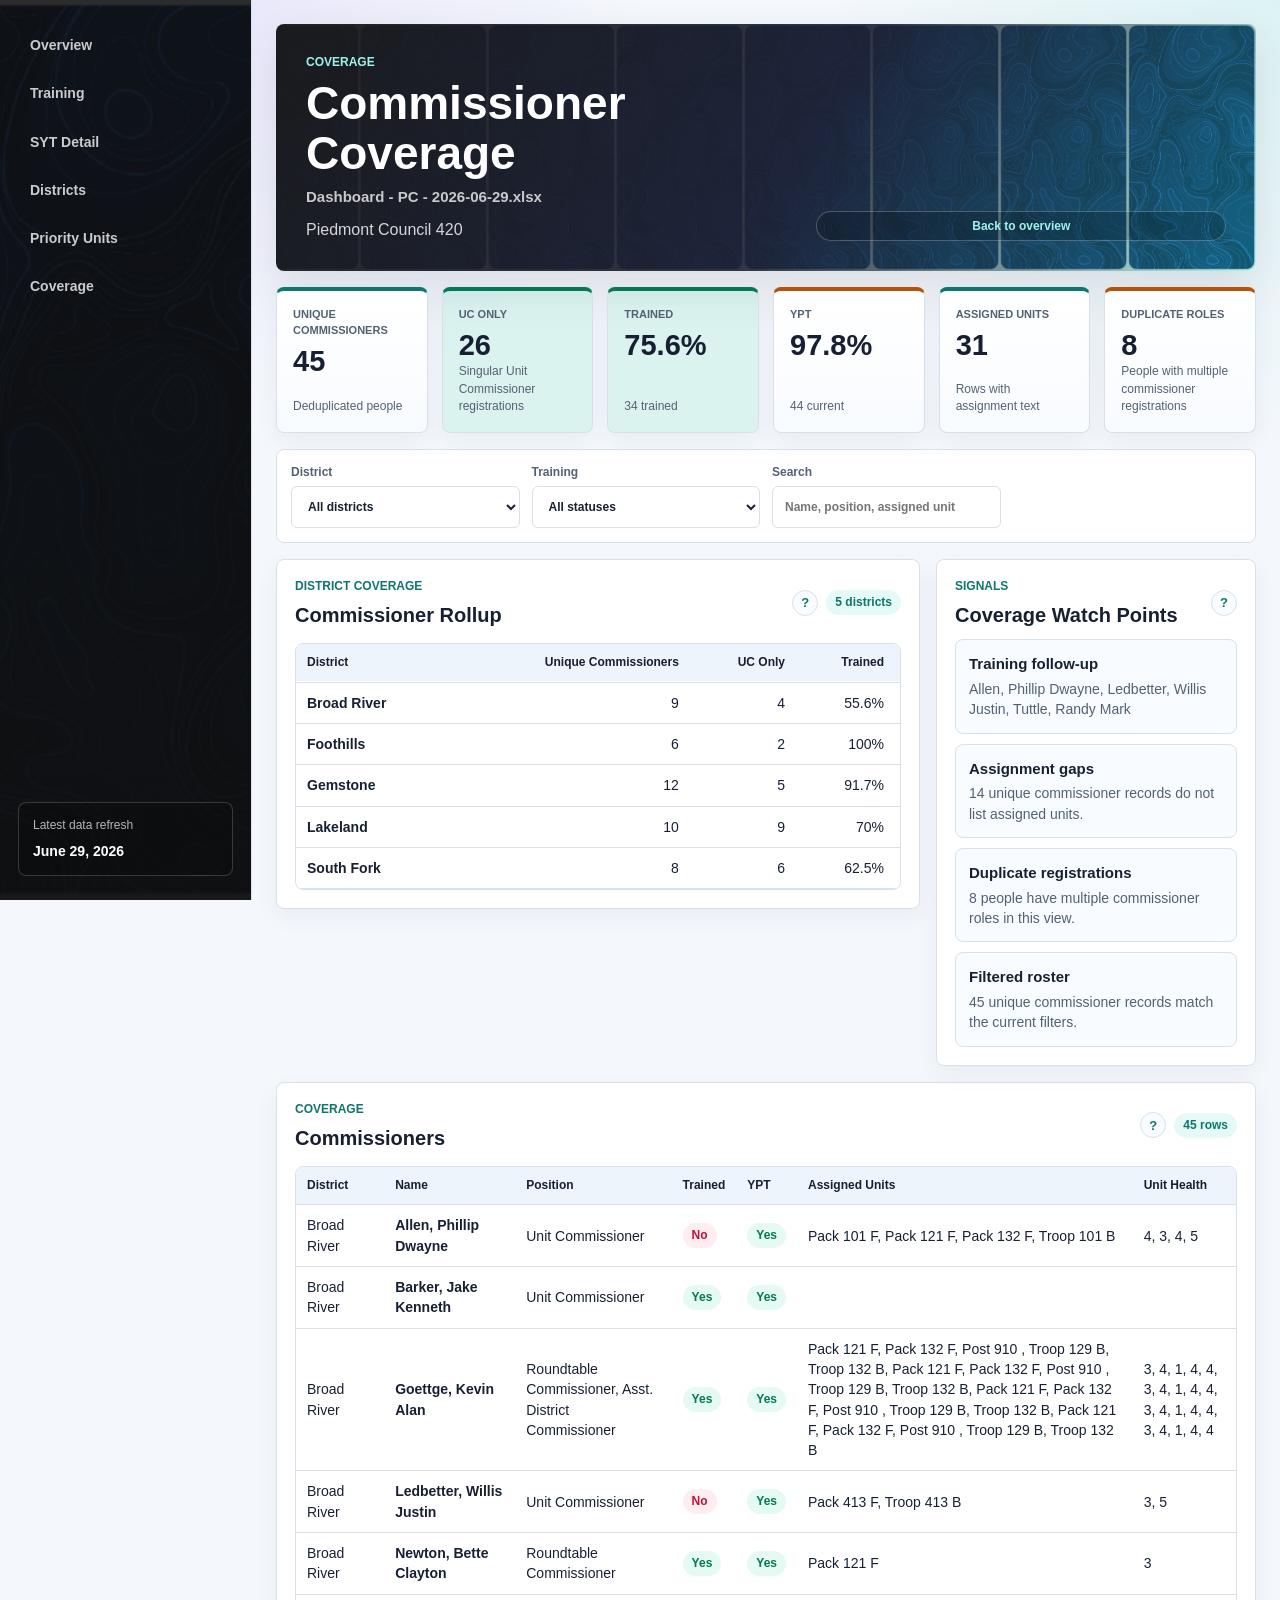
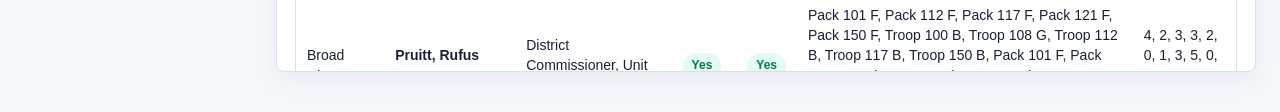
==== commissioners.html @ 70344be3 "Publish Piedmont Council 420 dashboard snapshot" ====
<!doctype html>
<html lang="en">
<head>
  <meta charset="utf-8">
  <meta name="viewport" content="width=device-width, initial-scale=1">
  <title>Piedmont Council 420 - Commissioner Coverage</title>
  <link rel="stylesheet" href="assets/dashboard.css">
</head>
<body>
  <div class="app-shell">
    <aside class="sidebar" aria-label="Council detail navigation">
      <nav>
        <a href="index.html">Overview</a>
        <a href="training.html">Training</a>
        <a href="syt.html">SYT Detail</a>
        <a href="membership.html">Districts</a>
        <a href="unit-metrics.html">Priority Units</a>
        <a href="commissioners.html">Coverage</a>
      </nav>
      <div class="sidebar-note">
        <span>Latest data refresh</span>
        <strong>June 29, 2026</strong>
      </div>
    </aside>
    <main>
      <header class="hero">
        <div>
          <p class="eyebrow">Coverage</p>
          <h1>Commissioner Coverage <span class="title-data-date">Dashboard - PC - 2026-06-29.xlsx</span></h1>
          <p class="lede">Piedmont Council 420</p>
        </div>
        <div class="hero-actions">
          <a class="detail-link hero-link" href="index.html">Back to overview</a>
        </div>
      </header>
      
      <section class="kpi-grid" id="coverageKpis" aria-label="Commissioner coverage metrics"></section>
      <section class="detail-toolbar" aria-label="Commissioner filters">
        <label class="control"><span>District</span><select id="districtSelect"></select></label>
        <label class="control"><span>Training</span><select id="trainedSelect"><option value="">All statuses</option><option value="yes">Trained</option><option value="no">Not trained</option></select></label>
        <label class="control search"><span>Search</span><input id="searchInput" type="search" placeholder="Name, position, assigned unit" autocomplete="off" autocapitalize="none" spellcheck="false"></label>
      </section>
      <section class="dashboard-grid">
        <section class="panel wide"><div class="panel-head"><div><p class="section-kicker">District coverage</p><h2>Commissioner Rollup</h2></div><div class="panel-actions"><span class="help-tip" tabindex="0" aria-label="Rollup groups deduplicated commissioner people by district. UC Only counts people registered only as Unit Commissioners, excluding ADC/DC or other duplicate-role registrations."><span aria-hidden="true">?</span><span class="help-bubble">Rollup groups deduplicated commissioner people by district. UC Only counts people registered only as Unit Commissioners, excluding ADC/DC or other duplicate-role registrations.</span></span><span class="count-pill" id="districtCount"></span></div></div><div class="table-wrap short"><table><thead><tr><th>District</th><th class="num">Unique Commissioners</th><th class="num">UC Only</th><th class="num">Trained</th><th class="num">YPT</th><th class="num">Assigned Units Listed</th></tr></thead><tbody id="rollupRows"></tbody></table></div></section>
        <section class="panel"><div class="panel-head compact"><div><p class="section-kicker">Signals</p><h2>Coverage Watch Points</h2></div><div class="panel-actions"><span class="help-tip" tabindex="0" aria-label="Highlights commissioner training and assignment gaps in the filtered coverage roster."><span aria-hidden="true">?</span><span class="help-bubble">Highlights commissioner training and assignment gaps in the filtered coverage roster.</span></span></div></div><div class="signal-list" id="signals"></div></section>
      </section>
      <section class="panel detail-table"><div class="panel-head"><div><p class="section-kicker">Coverage</p><h2>Commissioners</h2></div><div class="panel-actions"><span class="help-tip" tabindex="0" aria-label="Detail roster for commissioner coverage. Each row is one unique person; multiple commissioner registrations are combined into the Position field and flagged in Duplicate Roles."><span aria-hidden="true">?</span><span class="help-bubble">Detail roster for commissioner coverage. Each row is one unique person; multiple commissioner registrations are combined into the Position field and flagged in Duplicate Roles.</span></span><span class="count-pill" id="rowCount"></span></div></div><div class="table-wrap"><table><thead><tr><th>District</th><th>Name</th><th>Position</th><th>Trained</th><th>YPT</th><th>Assigned Units</th><th>Unit Health</th></tr></thead><tbody id="commissionerRows"></tbody></table></div></section>
    
    </main>
  </div>
  <script>window.COUNCIL_DATA = {"name":"Piedmont Council 420","slug":"piedmont-council-420","folder":"/Users/petersargent/Library/CloudStorage/GoogleDrive-peter@imetpetersargent.com/Shared drives/Other Council Metric Reports/Piedmont Council 420","source":"/Users/petersargent/Library/CloudStorage/GoogleDrive-peter@imetpetersargent.com/Shared drives/Other Council Metric Reports/Piedmont Council 420/Dashboard - PC - 2026-06-29.xlsx","source_name":"Dashboard - PC - 2026-06-29.xlsx","source_mtime":"2026-06-28T20:39:59","council":{"units":159.0,"members":3114.0,"last_year_members":3143.0,"yoy_delta":-29.0,"at_risk_units":83,"healthy_units":42,"commissioners":45,"unit_commissioners_only":26,"duplicate_commissioner_registrations":10,"yoy_pct":-0.00922685332484887,"at_risk_rate":0.5220125786163522,"healthy_rate":0.2641509433962264,"avg_metric":2.5660377358490565,"training_pct":0.6171163412119829,"syt_pct":0.9305040715720764,"status_counts":{"Monitor":1,"Needs Attention":3,"On Track":1}},"districts":[{"district":"Broad River","district_label":"Broad River 01","units":23.0,"members":469.0,"last_year_members":487.0,"yoy_delta":-18.0,"yoy_pct":-0.03696098562628337,"year_end_2025":606.0,"year_end_delta":-137.0,"year_end_pct":-0.22607260726072606,"syt_pct":0.9166666666666666,"pin_pct":0.9565217391304348,"district_chair":null,"district_commissioner":"Rufus Pruitt","field_exec":null,"avg_metric":2.782608695652174,"metric_0_2_rate":0.09,"metric_3_rate":0.07,"metric_4_5_rate":0.07,"ul_cc_trained_rate":0.4782608695652174,"small_unit_rate":0.7391304347826086,"membership_yoy_growth_rate":0.5652173913043478,"rank_advancement_rate":0.7391304347826086,"outdoor_rate":0.2608695652173913,"retention_rate":0.57,"packs":9.0,"pack_connect_pct":0.3333,"troops":12.0,"troop_connect_pct":0.75,"not_renewed_pct":0.0,"commissioner_trained_pct":0.5455,"training_pct":0.6111111111111112,"direct_contact_training_pct":0.6338028169014085,"at_risk_units":9,"healthy_units":7,"at_risk_rate":0.391304347826087,"healthy_rate":0.30434782608695654,"status":"Monitor"},{"district":"Foothills","district_label":"Foothills 10","units":28.0,"members":460.0,"last_year_members":379.0,"yoy_delta":81.0,"yoy_pct":0.21372031662269128,"year_end_2025":495.0,"year_end_delta":-35.0,"year_end_pct":-0.0707070707070707,"syt_pct":1.0,"pin_pct":0.8214285714285714,"district_chair":null,"district_commissioner":"Mitchell Cloud","field_exec":null,"avg_metric":2.357142857142857,"metric_0_2_rate":0.17,"metric_3_rate":0.07,"metric_4_5_rate":0.04,"ul_cc_trained_rate":0.39285714285714285,"small_unit_rate":0.5714285714285714,"membership_yoy_growth_rate":0.5714285714285714,"rank_advancement_rate":0.6785714285714286,"outdoor_rate":0.14285714285714285,"retention_rate":0.5096428571428572,"packs":10.0,"pack_connect_pct":0.0,"troops":12.0,"troop_connect_pct":0.0833,"not_renewed_pct":0.17859999999999998,"commissioner_trained_pct":1.0,"training_pct":0.6620370370370371,"direct_contact_training_pct":0.6190476190476191,"at_risk_units":17,"healthy_units":4,"at_risk_rate":0.6071428571428571,"healthy_rate":0.14285714285714285,"status":"Needs Attention"},{"district":"Gemstone","district_label":"Gemstone 11","units":28.0,"members":663.0,"last_year_members":733.0,"yoy_delta":-70.0,"yoy_pct":-0.09549795361527967,"year_end_2025":789.0,"year_end_delta":-126.0,"year_end_pct":-0.1596958174904943,"syt_pct":0.996268656716418,"pin_pct":0.8571428571428571,"district_chair":"Manuel Lopez","district_commissioner":"Tommy Deweese","field_exec":null,"avg_metric":3.4642857142857144,"metric_0_2_rate":0.1,"metric_3_rate":1.0,"metric_4_5_rate":0.17,"ul_cc_trained_rate":0.7142857142857143,"small_unit_rate":0.7857142857142857,"membership_yoy_growth_rate":0.6071428571428571,"rank_advancement_rate":0.7142857142857143,"outdoor_rate":0.6428571428571429,"retention_rate":0.4792857142857143,"packs":8.0,"pack_connect_pct":0.875,"troops":13.0,"troop_connect_pct":0.8462000000000001,"not_renewed_pct":0.035699999999999996,"commissioner_trained_pct":0.9286,"training_pct":0.7943107221006565,"direct_contact_training_pct":0.7125,"at_risk_units":10,"healthy_units":17,"at_risk_rate":0.35714285714285715,"healthy_rate":0.6071428571428571,"status":"On Track"},{"district":"Lakeland","district_label":"Lakeland 12","units":32.0,"members":612.0,"last_year_members":607.0,"yoy_delta":5.0,"yoy_pct":0.008237232289950576,"year_end_2025":729.0,"year_end_delta":-117.0,"year_end_pct":-0.16049382716049382,"syt_pct":0.985781990521327,"pin_pct":0.875,"district_chair":"David Metz","district_commissioner":"Daniel Schumann","field_exec":null,"avg_metric":2.21875,"metric_0_2_rate":0.2,"metric_3_rate":0.08,"metric_4_5_rate":0.04,"ul_cc_trained_rate":0.34375,"small_unit_rate":0.53125,"membership_yoy_growth_rate":0.59375,"rank_advancement_rate":0.6875,"outdoor_rate":0.0625,"retention_rate":0.591875,"packs":12.0,"pack_connect_pct":0.0833,"troops":18.0,"troop_connect_pct":0.16670000000000001,"not_renewed_pct":0.0313,"commissioner_trained_pct":0.7273000000000001,"training_pct":0.6155988857938719,"direct_contact_training_pct":0.5901639344262295,"at_risk_units":20,"healthy_units":4,"at_risk_rate":0.625,"healthy_rate":0.125,"status":"Needs Attention"},{"district":"South Fork","district_label":"South Fork 02","units":48.0,"members":910.0,"last_year_members":937.0,"yoy_delta":-27.0,"yoy_pct":-0.0288153681963714,"year_end_2025":1116.0,"year_end_delta":-206.0,"year_end_pct":-0.18458781362007168,"syt_pct":0.8174157303370787,"pin_pct":0.8958333333333334,"district_chair":null,"district_commissioner":"Jason Berg","field_exec":null,"avg_metric":2.2916666666666665,"metric_0_2_rate":0.27,"metric_3_rate":0.11,"metric_4_5_rate":0.1,"ul_cc_trained_rate":0.3541666666666667,"small_unit_rate":0.625,"membership_yoy_growth_rate":0.4791666666666667,"rank_advancement_rate":0.6875,"outdoor_rate":0.14583333333333334,"retention_rate":0.609375,"packs":20.0,"pack_connect_pct":0.15,"troops":20.0,"troop_connect_pct":0.15,"not_renewed_pct":0.0417,"commissioner_trained_pct":0.6667000000000001,"training_pct":0.4914383561643836,"direct_contact_training_pct":0.3691588785046729,"at_risk_units":27,"healthy_units":10,"at_risk_rate":0.5625,"healthy_rate":0.20833333333333334,"status":"Needs Attention"}],"training":{"available":true,"dive":{"available":true,"council":{"district":"Piedmont Council","district_label":"Piedmont Council","all_scouters_pct":0.6220772158781946,"direct_contact_pct":0.5560675883256528,"all_scouters_count":null,"direct_contact_count":null},"districts":[{"district":"Broad River","district_label":"Broad River 01","all_scouters_pct":0.6111111111111112,"direct_contact_pct":0.6338028169014085,"all_scouters_count":null,"direct_contact_count":null},{"district":"Foothills","district_label":"Foothills 10","all_scouters_pct":0.6620370370370371,"direct_contact_pct":0.6190476190476191,"all_scouters_count":null,"direct_contact_count":null},{"district":"Gemstone","district_label":"Gemstone 11","all_scouters_pct":0.7943107221006565,"direct_contact_pct":0.7125,"all_scouters_count":null,"direct_contact_count":null},{"district":"Lakeland","district_label":"Lakeland 12","all_scouters_pct":0.6155988857938719,"direct_contact_pct":0.5901639344262295,"all_scouters_count":null,"direct_contact_count":null},{"district":"South Fork","district_label":"South Fork 02","all_scouters_pct":0.4914383561643836,"direct_contact_pct":0.3691588785046729,"all_scouters_count":null,"direct_contact_count":null}],"direct_contact_honor_roll":[{"district":"Broad River","unit":"Pack 101 F"},{"district":"Broad River","unit":"Pack 121 F"},{"district":"Broad River","unit":"Troop 104 B"},{"district":"Broad River","unit":"Troop 402 B"},{"district":"Broad River","unit":"Troop 413 B"},{"district":"Foothills","unit":"Pack 190 F"},{"district":"Foothills","unit":"Pack 199 B"},{"district":"Foothills","unit":"Pack 260 F"},{"district":"Foothills","unit":"Pack 369 F"},{"district":"Foothills","unit":"Post 731"},{"district":"Foothills","unit":"Troop 192 B"},{"district":"Foothills","unit":"Troop 199 B"},{"district":"Foothills","unit":"Troop 899 B"},{"district":"Gemstone","unit":"Crew 314"},{"district":"Gemstone","unit":"Pack 173 F"},{"district":"Gemstone","unit":"Pack 363 B"},{"district":"Gemstone","unit":"Pack 377 F"},{"district":"Gemstone","unit":"Ship 171"},{"district":"Gemstone","unit":"Troop 373 F"},{"district":"Gemstone","unit":"Troop 1166 G"},{"district":"Gemstone","unit":"Troop 1314 F"},{"district":"Gemstone","unit":"Troop 5171 G"},{"district":"Lakeland","unit":"Pack 238 F"},{"district":"Lakeland","unit":"Pack 381 F"},{"district":"Lakeland","unit":"Post 392"},{"district":"Lakeland","unit":"Troop 238 B"},{"district":"Lakeland","unit":"Troop 275 B"},{"district":"Lakeland","unit":"Troop 325 F"},{"district":"Lakeland","unit":"Troop 1327 G"},{"district":"South Fork","unit":"Crew 6"},{"district":"South Fork","unit":"Pack 72 F"},{"district":"South Fork","unit":"Troop 59 B"},{"district":"South Fork","unit":"Troop 72 F"}],"all_scouters_honor_roll":[{"district":"Broad River","unit":"Pack 101 F"},{"district":"Broad River","unit":"Pack 121 F"},{"district":"Broad River","unit":"Troop 108 G"},{"district":"Broad River","unit":"Troop 402 B"},{"district":"Broad River","unit":"Troop 413 B"},{"district":"Foothills","unit":"Pack 190 F"},{"district":"Foothills","unit":"Pack 199 B"},{"district":"Foothills","unit":"Pack 260 F"},{"district":"Foothills","unit":"Troop 898 B"},{"district":"Gemstone","unit":"Pack 377 F"},{"district":"Gemstone","unit":"Troop 373 F"},{"district":"Lakeland","unit":"Troop 238 B"},{"district":"South Fork","unit":"Pack 72 F"}],"no_baloo_packs":[{"district":"Broad River","unit":"Pack 112 F"},{"district":"Foothills","unit":"Pack 199 B"},{"district":"Foothills","unit":"Pack 898 F"},{"district":"Lakeland","unit":"Pack 275 F"},{"district":"Lakeland","unit":"Pack 771 F"},{"district":"South Fork","unit":"Pack 72 F"}]},"people":{"available":true,"total":1839,"trained":1144,"trained_pct":0.6220772158781946,"direct_contact":651,"direct_contact_trained":362,"direct_contact_trained_pct":0.5560675883256528,"districts":[{"district":"Council","total":25,"trained":9,"trained_pct":0.36,"direct_contact":0,"direct_contact_trained":0,"direct_contact_trained_pct":null},{"district":"South Fork","total":584,"trained":287,"trained_pct":0.4914383561643836,"direct_contact":214,"direct_contact_trained":79,"direct_contact_trained_pct":0.3691588785046729},{"district":"Broad River","total":198,"trained":121,"trained_pct":0.6111111111111112,"direct_contact":71,"direct_contact_trained":45,"direct_contact_trained_pct":0.6338028169014085},{"district":"Lakeland","total":359,"trained":221,"trained_pct":0.6155988857938719,"direct_contact":122,"direct_contact_trained":72,"direct_contact_trained_pct":0.5901639344262295},{"district":"Foothills","total":216,"trained":143,"trained_pct":0.6620370370370371,"direct_contact":84,"direct_contact_trained":52,"direct_contact_trained_pct":0.6190476190476191},{"district":"Gemstone","total":457,"trained":363,"trained_pct":0.7943107221006565,"direct_contact":160,"direct_contact_trained":114,"direct_contact_trained_pct":0.7125}],"rows":[{"district":"Council","unit":"","unit_type":"","name":"Balog, Mark Lewis","position":"Council Executive Board Member","trained":true,"direct_contact":false,"mandatory_codes":"","classroom_codes":"","online_codes":"","syt_expires":"2027-02-11T00:00:00","hazardous_weather_expires":null,"baloo_expires":null},{"district":"Council","unit":"","unit_type":"","name":"Benfield, Rex G","position":"Council Executive Board Member","trained":false,"direct_contact":false,"mandatory_codes":"","classroom_codes":"H91","online_codes":"SCO_16001, SCO_16002, SCO_16003, SCO_16004, SCO_16005, SCO_16006, SCO_16007, SCO_16008, SCO_16009","syt_expires":"2027-06-03T00:00:00","hazardous_weather_expires":null,"baloo_expires":null},{"district":"Council","unit":"","unit_type":"","name":"Berg, Jason David","position":"Council Executive Board Member","trained":false,"direct_contact":false,"mandatory_codes":"","classroom_codes":"H91","online_codes":"SCO_16003, SCO_16004, SCO_16005, SCO_16006, SCO_16007, SCO_16008, SCO_16009","syt_expires":"2027-05-14T00:00:00","hazardous_weather_expires":null,"baloo_expires":null},{"district":"Council","unit":"","unit_type":"","name":"Cody, David Emmett","position":"Council Executive Board Member","trained":false,"direct_contact":false,"mandatory_codes":"","classroom_codes":"H91","online_codes":"SCO_1000, SCO_1002, SCO_16001, SCO_16002, SCO_16003, SCO_16004, SCO_16005, SCO_16006, SCO_16007, SCO_16008, SCO_16009","syt_expires":"2027-01-10T00:00:00","hazardous_weather_expires":null,"baloo_expires":null},{"district":"Council","unit":"","unit_type":"","name":"Culbreth, Michael Winder","position":"Merit Badge Counselor","trained":true,"direct_contact":false,"mandatory_codes":"","classroom_codes":"","online_codes":"","syt_expires":"2027-03-16T00:00:00","hazardous_weather_expires":null,"baloo_expires":null},{"district":"Council","unit":"","unit_type":"","name":"Deal, Glenn Perry","position":"Council Executive Board Member","trained":false,"direct_contact":false,"mandatory_codes":"","classroom_codes":"H91","online_codes":"SCO_1000, SCO_1002, SCO_16001, SCO_16002, SCO_16003, SCO_16004, SCO_16005, SCO_16006, SCO_16007, SCO_16008, SCO_16009","syt_expires":"2026-11-24T00:00:00","hazardous_weather_expires":null,"baloo_expires":null},{"district":"Council","unit":"","unit_type":"","name":"Faruque, Mark Ahmed","position":"Council Executive Board Member","trained":false,"direct_contact":false,"mandatory_codes":"","classroom_codes":"H91","online_codes":"SCO_1000, SCO_1002, SCO_16001, SCO_16002, SCO_16003, SCO_16004, SCO_16005, SCO_16006, SCO_16007, SCO_16008, SCO_16009","syt_expires":"2027-04-16T00:00:00","hazardous_weather_expires":null,"baloo_expires":null},{"district":"Council","unit":"","unit_type":"","name":"Fisher, Jeremy Eleazer","position":"Council Executive Board Member","trained":true,"direct_contact":false,"mandatory_codes":"","classroom_codes":"","online_codes":"","syt_expires":"2027-05-24T00:00:00","hazardous_weather_expires":null,"baloo_expires":null},{"district":"Council","unit":"","unit_type":"","name":"Gallman, Charles William","position":"Council Executive Board Member","trained":false,"direct_contact":false,"mandatory_codes":"","classroom_codes":"H91","online_codes":"SCO_1000, SCO_1002, SCO_16001, SCO_16002, SCO_16003, SCO_16004, SCO_16005, SCO_16006, SCO_16007, SCO_16008, SCO_16009","syt_expires":"2027-05-30T00:00:00","hazardous_weather_expires":null,"baloo_expires":null},{"district":"Council","unit":"","unit_type":"","name":"Gantt, Kevin Lee","position":"Council Executive Board Member","trained":false,"direct_contact":false,"mandatory_codes":"","classroom_codes":"H91","online_codes":"SCO_1000, SCO_1002, SCO_16001, SCO_16002, SCO_16003, SCO_16004, SCO_16005, SCO_16006, SCO_16007, SCO_16008, SCO_16009","syt_expires":"2027-02-15T00:00:00","hazardous_weather_expires":null,"baloo_expires":null},{"district":"Council","unit":"","unit_type":"","name":"Goettge, Kevin Alan","position":"Roundtable Commissioner","trained":true,"direct_contact":false,"mandatory_codes":"","classroom_codes":"","online_codes":"","syt_expires":"2026-11-28T00:00:00","hazardous_weather_expires":null,"baloo_expires":null},{"district":"Council","unit":"","unit_type":"","name":"Hissom, Brian Scott","position":"Council Executive Board Member","trained":false,"direct_contact":false,"mandatory_codes":"","classroom_codes":"H91","online_codes":"SCO_16001, SCO_16002, SCO_16003, SCO_16004, SCO_16005, SCO_16006, SCO_16007, SCO_16008, SCO_16009","syt_expires":"2027-05-25T00:00:00","hazardous_weather_expires":null,"baloo_expires":null},{"district":"Council","unit":"","unit_type":"","name":"Hollar, Warren ","position":"Council Executive Board Member","trained":false,"direct_contact":false,"mandatory_codes":"","classroom_codes":"H91","online_codes":"SCO_16001, SCO_16002, SCO_16003, SCO_16004, SCO_16005, SCO_16006, SCO_16007, SCO_16008, SCO_16009","syt_expires":"2027-01-25T00:00:00","hazardous_weather_expires":null,"baloo_expires":null},{"district":"Council","unit":"","unit_type":"","name":"Hunt, David Charles","position":"Council Executive Board Member","trained":false,"direct_contact":false,"mandatory_codes":"","classroom_codes":"H91","online_codes":"SCO_1000, SCO_1002, SCO_16001, SCO_16002, SCO_16003, SCO_16004, SCO_16005, SCO_16006, SCO_16007, SCO_16008, SCO_16009","syt_expires":"2027-05-30T00:00:00","hazardous_weather_expires":null,"baloo_expires":null},{"district":"Council","unit":"","unit_type":"","name":"Laws, Karen Seagle","position":"Council Executive Board Member","trained":false,"direct_contact":false,"mandatory_codes":"","classroom_codes":"H91","online_codes":"SCO_16001, SCO_16002, SCO_16003, SCO_16004, SCO_16005, SCO_16006, SCO_16007, SCO_16008, SCO_16009","syt_expires":"2027-05-27T00:00:00","hazardous_weather_expires":null,"baloo_expires":null},{"district":"Council","unit":"","unit_type":"","name":"McClamrock, William Kimbrough","position":"Council Executive Board Member","trained":true,"direct_contact":false,"mandatory_codes":"","classroom_codes":"","online_codes":"","syt_expires":"2027-06-02T00:00:00","hazardous_weather_expires":null,"baloo_expires":null},{"district":"Council","unit":"","unit_type":"","name":"McDonald, Bryan Rebel","position":"Council Executive Board Member","trained":true,"direct_contact":false,"mandatory_codes":"","classroom_codes":"","online_codes":"","syt_expires":"2027-02-09T00:00:00","hazardous_weather_expires":null,"baloo_expires":null},{"district":"Council","unit":"","unit_type":"","name":"McGuire, Franklin Riley","position":"Council Executive Board Member","trained":false,"direct_contact":false,"mandatory_codes":"","classroom_codes":"H91","online_codes":"SCO_1000, SCO_1002, SCO_16001, SCO_16002, SCO_16003, SCO_16004, SCO_16005, SCO_16006, SCO_16007, SCO_16008, SCO_16009","syt_expires":"2027-05-31T00:00:00","hazardous_weather_expires":null,"baloo_expires":null},{"district":"Council","unit":"","unit_type":"","name":"Mills, Bradley Wayne","position":"Council Executive Board Member","trained":false,"direct_contact":false,"mandatory_codes":"","classroom_codes":"H91","online_codes":"SCO_1000, SCO_1002, SCO_16001, SCO_16002, SCO_16003, SCO_16004, SCO_16005, SCO_16006, SCO_16007, SCO_16008, SCO_16009","syt_expires":"2027-04-08T00:00:00","hazardous_weather_expires":null,"baloo_expires":null},{"district":"Council","unit":"","unit_type":"","name":"Pearson, Sebrena Stevenson","position":"Council Executive Board Member","trained":true,"direct_contact":false,"mandatory_codes":"","classroom_codes":"","online_codes":"","syt_expires":"2027-06-01T00:00:00","hazardous_weather_expires":null,"baloo_expires":null},{"district":"Council","unit":"","unit_type":"","name":"Sevilla, Richard John","position":"Council Commissioner","trained":true,"direct_contact":false,"mandatory_codes":"","classroom_codes":"","online_codes":"","syt_expires":"2027-03-24T00:00:00","hazardous_weather_expires":null,"baloo_expires":null},{"district":"Council","unit":"","unit_type":"","name":"Skillestad, Mark Thomas","position":"Council Executive Board Member","trained":false,"direct_contact":false,"mandatory_codes":"","classroom_codes":"H91","online_codes":"SCO_1000, SCO_1002, SCO_16001, SCO_16002, SCO_16003, SCO_16004, SCO_16005, SCO_16006, SCO_16007, SCO_16008, SCO_16009","syt_expires":"2026-10-28T00:00:00","hazardous_weather_expires":null,"baloo_expires":null},{"district":"Council","unit":"","unit_type":"","name":"Skillestad, Mark Thomas","position":"Council Treasurer","trained":false,"direct_contact":false,"mandatory_codes":"","classroom_codes":"H91","online_codes":"SCO_1000, SCO_1002, SCO_16001, SCO_16002, SCO_16003, SCO_16004, SCO_16005, SCO_16006, SCO_16007, SCO_16008, SCO_16009","syt_expires":"2026-10-28T00:00:00","hazardous_weather_expires":null,"baloo_expires":null},{"district":"Council","unit":"","unit_type":"","name":"Stoudt, Jeffrey Lee","position":"Council Executive Board Member","trained":false,"direct_contact":false,"mandatory_codes":"","classroom_codes":"H91","online_codes":"SCO_16003, SCO_16004, SCO_16005, SCO_16006, SCO_16007, SCO_16008, SCO_16009","syt_expires":"2026-07-14T00:00:00","hazardous_weather_expires":null,"baloo_expires":null},{"district":"Council","unit":"","unit_type":"","name":"Williamson, Mark Bascom","position":"Council Executive Board Member","trained":true,"direct_contact":false,"mandatory_codes":"","classroom_codes":"","online_codes":"","syt_expires":"2027-03-11T00:00:00","hazardous_weather_expires":null,"baloo_expires":null},{"district":"Broad River","unit":"","unit_type":"","name":"Allen, Phillip Dwayne","position":"Unit Commissioner","trained":false,"direct_contact":false,"mandatory_codes":"","classroom_codes":"SCO_770, SCO_771, SCO_772, SCO_773, SCO_774, SCO_775, SCO_776, SCO_777, SCO_778, SCO_779, SCO_780, SCO_781","online_codes":"","syt_expires":"2027-06-02T00:00:00","hazardous_weather_expires":null,"baloo_expires":null},{"district":"Broad River","unit":"","unit_type":"","name":"Barker, Jake Kenneth","position":"Unit Commissioner","trained":true,"direct_contact":false,"mandatory_codes":"","classroom_codes":"","online_codes":"","syt_expires":"2027-03-27T00:00:00","hazardous_weather_expires":null,"baloo_expires":null},{"district":"Broad River","unit":"","unit_type":"","name":"Bolin, Dennis Gary","position":"Merit Badge Counselor","trained":true,"direct_contact":false,"mandatory_codes":"","classroom_codes":"","online_codes":"","syt_expires":"2027-04-02T00:00:00","hazardous_weather_expires":null,"baloo_expires":null},{"district":"Broad River","unit":"","unit_type":"","name":"Costner, Elbert Stephen","position":"District Committee Member","trained":false,"direct_contact":false,"mandatory_codes":"","classroom_codes":"D61","online_codes":"SCO_1000, SCO_1002, SCO_1004, SCO_1005, SCO_1006, SCO_1007, SCO_11012, SCO_11013, SCO_11016, SCO_11017, SCO_11059, SCO_1109, SCO_11105, SCO_11106, SCO_11107, SCO_11108, SCO_1264, SCO_1502, SCO_1503, SCO_1504, SCO_1505, SCO_1508, SCO_1509, SCO_1510, SCO_607","syt_expires":"2027-06-10T00:00:00","hazardous_weather_expires":null,"baloo_expires":null},{"district":"Broad River","unit":"","unit_type":"","name":"Estridge, David A","position":"Merit Badge Counselor","trained":true,"direct_contact":false,"mandatory_codes":"","classroom_codes":"","online_codes":"","syt_expires":"2027-05-28T00:00:00","hazardous_weather_expires":null,"baloo_expires":null},{"district":"Broad River","unit":"","unit_type":"","name":"Goettge, Kevin Alan","position":"District Member-at-Large","trained":false,"direct_contact":false,"mandatory_codes":"","classroom_codes":"","online_codes":"SCO_1000, SCO_1002, SCO_1004, SCO_1005, SCO_1006, SCO_1007, SCO_11012, SCO_11013, SCO_11016, SCO_11017, SCO_11059, SCO_1109, SCO_11105, SCO_11106, SCO_11107, SCO_11108, SCO_1264, SCO_1502, SCO_1503, SCO_1504, SCO_1505, SCO_1508, SCO_1509, SCO_1510, SCO_607","syt_expires":"2026-11-28T00:00:00","hazardous_weather_expires":null,"baloo_expires":null},{"district":"Broad River","unit":"","unit_type":"","name":"Goettge, Kevin Alan","position":"Roundtable Commissioner","trained":true,"direct_contact":false,"mandatory_codes":"","classroom_codes":"","online_codes":"","syt_expires":"2026-11-28T00:00:00","hazardous_weather_expires":null,"baloo_expires":null},{"district":"Broad River","unit":"","unit_type":"","name":"Goettge, Kevin Alan","position":"Asst. District Commissioner","trained":false,"direct_contact":false,"mandatory_codes":"","classroom_codes":"","online_codes":"","syt_expires":"2026-11-28T00:00:00","hazardous_weather_expires":null,"baloo_expires":null},{"district":"Broad River","unit":"","unit_type":"","name":"Goettge, Kevin Alan","position":"Asst. District Commissioner","trained":true,"direct_contact":false,"mandatory_codes":"","classroom_codes":"","online_codes":"","syt_expires":"2026-11-28T00:00:00","hazardous_weather_expires":null,"baloo_expires":null},{"district":"Broad River","unit":"","unit_type":"","name":"Greene, Donnie Lee","position":"District Member-at-Large","trained":false,"direct_contact":false,"mandatory_codes":"","classroom_codes":"","online_codes":"SCO_1000, SCO_1002, SCO_1004, SCO_1005, SCO_1006, SCO_1007, SCO_11012, SCO_11013, SCO_11016, SCO_11017, SCO_11059, SCO_1109, SCO_11105, SCO_11106, SCO_11107, SCO_11108, SCO_1264, SCO_1502, SCO_1503, SCO_1504, SCO_1505, SCO_1508, SCO_1509, SCO_1510, SCO_607","syt_expires":"2027-05-31T00:00:00","hazardous_weather_expires":null,"baloo_expires":null},{"district":"Broad River","unit":"","unit_type":"","name":"Humes, Julia Lynn","position":"Merit Badge Counselor","trained":true,"direct_contact":false,"mandatory_codes":"","classroom_codes":"","online_codes":"","syt_expires":"2027-04-09T00:00:00","hazardous_weather_expires":null,"baloo_expires":null},{"district":"Broad River","unit":"","unit_type":"","name":"Kaiser, John ","position":"Merit Badge Counselor","trained":true,"direct_contact":false,"mandatory_codes":"","classroom_codes":"","online_codes":"","syt_expires":"2027-05-31T00:00:00","hazardous_weather_expires":null,"baloo_expires":null},{"district":"Broad River","unit":"","unit_type":"","name":"Ledbetter, Willis Justin","position":"Unit Commissioner","trained":false,"direct_contact":false,"mandatory_codes":"","classroom_codes":"SCO_773, SCO_774, SCO_775, SCO_776","online_codes":"","syt_expires":"2027-04-08T00:00:00","hazardous_weather_expires":null,"baloo_expires":null},{"district":"Broad River","unit":"","unit_type":"","name":"Newton, Bette Clayton","position":"Roundtable Commissioner","trained":true,"direct_contact":false,"mandatory_codes":"","classroom_codes":"","online_codes":"","syt_expires":"2027-05-28T00:00:00","hazardous_weather_expires":null,"baloo_expires":null},{"district":"Broad River","unit":"","unit_type":"","name":"Pruemer, Anthony Scott","position":"Merit Badge Counselor","trained":true,"direct_contact":false,"mandatory_codes":"","classroom_codes":"","online_codes":"","syt_expires":"2027-04-22T00:00:00","hazardous_weather_expires":null,"baloo_expires":null},{"district":"Broad River","unit":"","unit_type":"","name":"Pruemer, Trudee Maree","position":"District Member-at-Large","trained":true,"direct_contact":false,"mandatory_codes":"","classroom_codes":"","online_codes":"","syt_expires":"2027-05-14T00:00:00","hazardous_weather_expires":null,"baloo_expires":null},{"district":"Broad River","unit":"","unit_type":"","name":"Pruitt, Rufus Preston","position":"Unit Commissioner","trained":true,"direct_contact":false,"mandatory_codes":"","classroom_codes":"","online_codes":"","syt_expires":"2027-05-15T00:00:00","hazardous_weather_expires":null,"baloo_expires":null},{"district":"Broad River","unit":"","unit_type":"","name":"Pruitt, Rufus Preston","position":"Merit Badge Counselor","trained":true,"direct_contact":false,"mandatory_codes":"","classroom_codes":"","online_codes":"","syt_expires":"2027-05-15T00:00:00","hazardous_weather_expires":null,"baloo_expires":null},{"district":"Broad River","unit":"","unit_type":"","name":"Pruitt, Rufus Preston","position":"District Commissioner","trained":true,"direct_contact":false,"mandatory_codes":"","classroom_codes":"","online_codes":"","syt_expires":"2027-05-15T00:00:00","hazardous_weather_expires":null,"baloo_expires":null},{"district":"Broad River","unit":"","unit_type":"","name":"Romich, Gary Lee","position":"Unit Commissioner","trained":true,"direct_contact":false,"mandatory_codes":"","classroom_codes":"","online_codes":"","syt_expires":"2027-05-21T00:00:00","hazardous_weather_expires":null,"baloo_expires":null},{"district":"Broad River","unit":"","unit_type":"","name":"Tuttle, Randy Mark","position":"Roundtable Commissioner","trained":false,"direct_contact":false,"mandatory_codes":"","classroom_codes":"SCO_771, SCO_777, SCO_782, SCO_783, SCO_784, SCO_785, SCO_786, SCO_787, SCO_904","online_codes":"","syt_expires":"2027-05-27T00:00:00","hazardous_weather_expires":null,"baloo_expires":null},{"district":"Broad River","unit":"","unit_type":"","name":"Velky, Stephen Edward","position":"Merit Badge Counselor","trained":true,"direct_contact":false,"mandatory_codes":"","classroom_codes":"","online_codes":"","syt_expires":"2027-05-31T00:00:00","hazardous_weather_expires":null,"baloo_expires":null},{"district":"Broad River","unit":"","unit_type":"","name":"Vestal, Michael Brandon","position":"Roundtable Commissioner","trained":false,"direct_contact":false,"mandatory_codes":"","classroom_codes":"SCO_771, SCO_777, SCO_782, SCO_783, SCO_784, SCO_785, SCO_786, SCO_787, SCO_904","online_codes":"","syt_expires":"2027-05-28T00:00:00","hazardous_weather_expires":null,"baloo_expires":null},{"district":"Broad River","unit":"Pack 92 F","unit_type":"Pack","name":"Bolin, Dennis Gary","position":"Committee Member","trained":false,"direct_contact":false,"mandatory_codes":"","classroom_codes":"C60","online_codes":"SCO_450, SCO_451, SCO_454, SCO_459, SCO_460, SCO_461, SCO_462, SCO_463, SCO_466","syt_expires":"2027-04-02T00:00:00","hazardous_weather_expires":null,"baloo_expires":null},{"district":"Broad River","unit":"Pack 92 F","unit_type":"Pack","name":"McComas, Gregory ","position":"Committee Member","trained":false,"direct_contact":false,"mandatory_codes":"","classroom_codes":"C60","online_codes":"SCO_450, SCO_451, SCO_454, SCO_459, SCO_460, SCO_461, SCO_462, SCO_463, SCO_466","syt_expires":"2027-05-24T00:00:00","hazardous_weather_expires":null,"baloo_expires":"Yes"},{"district":"Broad River","unit":"Pack 92 F","unit_type":"Pack","name":"Oakley, Joseph Wayne","position":"Cubmaster","trained":false,"direct_contact":true,"mandatory_codes":"SCO_800","classroom_codes":"C40","online_codes":"SCO_450, SCO_451, SCO_453, SCO_454, SCO_457, SCO_458, SCO_460, SCO_461, SCO_462, SCO_463, SCO_464, SCO_465, SCO_466","syt_expires":"2027-03-24T00:00:00","hazardous_weather_expires":"SCO_800","baloo_expires":null},{"district":"Broad River","unit":"Pack 92 F","unit_type":"Pack","name":"Velky, Stephen Edward","position":"Committee Chair","trained":false,"direct_contact":false,"mandatory_codes":"","classroom_codes":"C60","online_codes":"SCO_450, SCO_451, SCO_453, SCO_454, SCO_459, SCO_460, SCO_461, SCO_462, SCO_463, SCO_465, SCO_466, SCO_467, SCO_468, SCO_469","syt_expires":"2027-05-31T00:00:00","hazardous_weather_expires":null,"baloo_expires":null},{"district":"Broad River","unit":"Pack 92 F","unit_type":"Pack","name":"Velky, Stephen Edward","position":"Chartered Organization Rep.","trained":false,"direct_contact":false,"mandatory_codes":"","classroom_codes":"D72","online_codes":"SCO_267, SCO_268, SCO_269, SCO_270","syt_expires":"2027-05-31T00:00:00","hazardous_weather_expires":null,"baloo_expires":null},{"district":"Broad River","unit":"Pack 101 F","unit_type":"Pack","name":"Barker, Tammy ","position":"Den Leader","trained":true,"direct_contact":true,"mandatory_codes":"","classroom_codes":"","online_codes":"","syt_expires":"2027-04-29T00:00:00","hazardous_weather_expires":"2028-06-14T00:00:00","baloo_expires":null},{"district":"Broad River","unit":"Pack 101 F","unit_type":"Pack","name":"Cabaniss, Garry Marshall","position":"Chartered Organization Rep.","trained":true,"direct_contact":false,"mandatory_codes":"","classroom_codes":"","online_codes":"","syt_expires":"2027-05-21T00:00:00","hazardous_weather_expires":null,"baloo_expires":null},{"district":"Broad River","unit":"Pack 101 F","unit_type":"Pack","name":"Dellinger, Samantha Ann","position":"Den Leader","trained":true,"direct_contact":true,"mandatory_codes":"","classroom_codes":"","online_codes":"","syt_expires":"2026-12-17T00:00:00","hazardous_weather_expires":"2027-06-21T00:00:00","baloo_expires":"Yes"},{"district":"Broad River","unit":"Pack 101 F","unit_type":"Pack","name":"Hayes Franz, Edith Charlene","position":"Committee Member","trained":true,"direct_contact":false,"mandatory_codes":"","classroom_codes":"","online_codes":"","syt_expires":"2026-08-28T00:00:00","hazardous_weather_expires":null,"baloo_expires":null},{"district":"Broad River","unit":"Pack 101 F","unit_type":"Pack","name":"Humes, Julia Lynn","position":"Den Leader","trained":true,"direct_contact":true,"mandatory_codes":"","classroom_codes":"","online_codes":"","syt_expires":"2027-04-09T00:00:00","hazardous_weather_expires":"2027-06-22T00:00:00","baloo_expires":"Yes"},{"district":"Broad River","unit":"Pack 101 F","unit_type":"Pack","name":"Rumfelt, Walter James","position":"Committee Chair","trained":true,"direct_contact":false,"mandatory_codes":"","classroom_codes":"","online_codes":"","syt_expires":"2027-05-29T00:00:00","hazardous_weather_expires":null,"baloo_expires":null},{"district":"Broad River","unit":"Pack 101 F","unit_type":"Pack","name":"Sprinkle, Daniel Justus","position":"Cubmaster","trained":true,"direct_contact":true,"mandatory_codes":"","classroom_codes":"","online_codes":"","syt_expires":"2027-05-20T00:00:00","hazardous_weather_expires":"2027-01-17T00:00:00","baloo_expires":"Yes"},{"district":"Broad River","unit":"Pack 101 F","unit_type":"Pack","name":"Summey, Beatrice Jane","position":"Committee Member","trained":true,"direct_contact":false,"mandatory_codes":"","classroom_codes":"","online_codes":"","syt_expires":"2026-06-23T00:00:00","hazardous_weather_expires":null,"baloo_expires":"Yes"},{"district":"Broad River","unit":"Pack 112 F","unit_type":"Pack","name":"Esposito, Jennifer M","position":"Committee Member","trained":true,"direct_contact":false,"mandatory_codes":"","classroom_codes":"","online_codes":"","syt_expires":"2027-05-29T00:00:00","hazardous_weather_expires":null,"baloo_expires":null},{"district":"Broad River","unit":"Pack 112 F","unit_type":"Pack","name":"Higdon, Josephine Anne","position":"Pack Trainer","trained":false,"direct_contact":false,"mandatory_codes":"D70","classroom_codes":"C60, D70","online_codes":"SCO_20014, SCO_20015, SCO_20016, SCO_20017, SCO_20018, SCO_20019, SCO_20020, SCO_20021, SCO_450, SCO_451, SCO_454, SCO_459, SCO_460, SCO_461, SCO_462, SCO_463, SCO_466","syt_expires":"2027-06-09T00:00:00","hazardous_weather_expires":null,"baloo_expires":null},{"district":"Broad River","unit":"Pack 117 F","unit_type":"Pack","name":"Bridges, Darryl Bruce","position":"Committee Chair","trained":false,"direct_contact":false,"mandatory_codes":"","classroom_codes":"C60","online_codes":"SCO_450, SCO_451, SCO_453, SCO_454, SCO_459, SCO_460, SCO_461, SCO_462, SCO_463, SCO_465, SCO_466, SCO_467, SCO_468, SCO_469","syt_expires":"2027-05-25T00:00:00","hazardous_weather_expires":null,"baloo_expires":null},{"district":"Broad River","unit":"Pack 117 F","unit_type":"Pack","name":"Cook, Matthew Neal","position":"Committee Member","trained":true,"direct_contact":false,"mandatory_codes":"","classroom_codes":"","online_codes":"","syt_expires":"2027-01-09T00:00:00","hazardous_weather_expires":null,"baloo_expires":null},{"district":"Broad River","unit":"Pack 117 F","unit_type":"Pack","name":"Greene, Tommy Clatus","position":"Chartered Organization Rep.","trained":false,"direct_contact":false,"mandatory_codes":"","classroom_codes":"D72","online_codes":"SCO_267, SCO_268, SCO_269, SCO_270","syt_expires":"2027-06-15T00:00:00","hazardous_weather_expires":null,"baloo_expires":null},{"district":"Broad River","unit":"Pack 117 F","unit_type":"Pack","name":"Harris, Brett Thomas","position":"Den Leader","trained":true,"direct_contact":true,"mandatory_codes":"","classroom_codes":"","online_codes":"","syt_expires":"2027-03-06T00:00:00","hazardous_weather_expires":"2027-04-21T00:00:00","baloo_expires":null},{"district":"Broad River","unit":"Pack 117 F","unit_type":"Pack","name":"Harris, Ruth Clemens","position":"Den Leader","trained":true,"direct_contact":true,"mandatory_codes":"","classroom_codes":"","online_codes":"","syt_expires":"2027-05-30T00:00:00","hazardous_weather_expires":"2027-04-21T00:00:00","baloo_expires":null},{"district":"Broad River","unit":"Pack 117 F","unit_type":"Pack","name":"Harris, Ruth Clemens","position":"Cubmaster","trained":false,"direct_contact":true,"mandatory_codes":"","classroom_codes":"C40","online_codes":"SCO_458","syt_expires":"2027-05-30T00:00:00","hazardous_weather_expires":"2027-04-21T00:00:00","baloo_expires":null},{"district":"Broad River","unit":"Pack 117 F","unit_type":"Pack","name":"Pruemer, Trudee Maree","position":"Committee Member","trained":true,"direct_contact":false,"mandatory_codes":"","classroom_codes":"","online_codes":"","syt_expires":"2027-05-14T00:00:00","hazardous_weather_expires":null,"baloo_expires":"Yes"},{"district":"Broad River","unit":"Pack 121 F","unit_type":"Pack","name":"Barker, Jake Kenneth","position":"Committee Member","trained":true,"direct_contact":false,"mandatory_codes":"","classroom_codes":"","online_codes":"","syt_expires":"2027-03-27T00:00:00","hazardous_weather_expires":null,"baloo_expires":null},{"district":"Broad River","unit":"Pack 121 F","unit_type":"Pack","name":"Hutchins, James ","position":"Chartered Organization Rep.","trained":true,"direct_contact":false,"mandatory_codes":"","classroom_codes":"","online_codes":"","syt_expires":"2027-03-31T00:00:00","hazardous_weather_expires":null,"baloo_expires":null},{"district":"Broad River","unit":"Pack 121 F","unit_type":"Pack","name":"Hutchins, James ","position":"Committee Chair","trained":true,"direct_contact":false,"mandatory_codes":"","classroom_codes":"","online_codes":"","syt_expires":"2027-03-31T00:00:00","hazardous_weather_expires":null,"baloo_expires":null},{"district":"Broad River","unit":"Pack 121 F","unit_type":"Pack","name":"Hutchins, James ","position":"Committee Member","trained":true,"direct_contact":false,"mandatory_codes":"","classroom_codes":"","online_codes":"","syt_expires":"2027-03-31T00:00:00","hazardous_weather_expires":null,"baloo_expires":null},{"district":"Broad River","unit":"Pack 121 F","unit_type":"Pack","name":"Matchin, Jordan ","position":"Den Leader","trained":true,"direct_contact":true,"mandatory_codes":"","classroom_codes":"","online_codes":"","syt_expires":"2027-06-07T00:00:00","hazardous_weather_expires":"2026-09-13T00:00:00","baloo_expires":"Yes"},{"district":"Broad River","unit":"Pack 121 F","unit_type":"Pack","name":"Newton, Bette Clayton","position":"Cubmaster","trained":true,"direct_contact":true,"mandatory_codes":"","classroom_codes":"","online_codes":"","syt_expires":"2027-05-28T00:00:00","hazardous_weather_expires":"2027-04-19T00:00:00","baloo_expires":"Yes"},{"district":"Broad River","unit":"Pack 132 F","unit_type":"Pack","name":"Graudszus, Melissa Jill","position":"Committee Chair","trained":true,"direct_contact":false,"mandatory_codes":"","classroom_codes":"","online_codes":"","syt_expires":"2026-05-31T00:00:00","hazardous_weather_expires":null,"baloo_expires":null},{"district":"Broad River","unit":"Pack 132 F","unit_type":"Pack","name":"Hankins, Katharine Salter","position":"Den Leader","trained":true,"direct_contact":true,"mandatory_codes":"","classroom_codes":"","online_codes":"","syt_expires":"2027-05-28T00:00:00","hazardous_weather_expires":"2028-05-17T00:00:00","baloo_expires":null},{"district":"Broad River","unit":"Pack 132 F","unit_type":"Pack","name":"Hankins, Katharine Salter","position":"Committee Member","trained":false,"direct_contact":false,"mandatory_codes":"","classroom_codes":"C60","online_codes":"SCO_459","syt_expires":"2027-05-28T00:00:00","hazardous_weather_expires":null,"baloo_expires":null},{"district":"Broad River","unit":"Pack 132 F","unit_type":"Pack","name":"Hutchins, James ","position":"Chartered Organization Rep.","trained":true,"direct_contact":false,"mandatory_codes":"","classroom_codes":"","online_codes":"","syt_expires":"2027-03-31T00:00:00","hazardous_weather_expires":null,"baloo_expires":null},{"district":"Broad River","unit":"Pack 132 F","unit_type":"Pack","name":"Hutchins, James ","position":"Committee Member","trained":true,"direct_contact":false,"mandatory_codes":"","classroom_codes":"","online_codes":"","syt_expires":"2027-03-31T00:00:00","hazardous_weather_expires":null,"baloo_expires":null},{"district":"Broad River","unit":"Pack 132 F","unit_type":"Pack","name":"Klickman, Spencer Christian","position":"Den Leader","trained":false,"direct_contact":true,"mandatory_codes":"Y01","classroom_codes":"C42","online_codes":"","syt_expires":"2026-05-31T00:00:00","hazardous_weather_expires":"2027-04-09T00:00:00","baloo_expires":null},{"district":"Broad River","unit":"Pack 132 F","unit_type":"Pack","name":"Matchin, Jordan ","position":"Committee Member","trained":true,"direct_contact":false,"mandatory_codes":"","classroom_codes":"","online_codes":"","syt_expires":"2027-06-07T00:00:00","hazardous_weather_expires":null,"baloo_expires":"Yes"},{"district":"Broad River","unit":"Pack 132 F","unit_type":"Pack","name":"Mcnamara, Patrick John","position":"Den Leader","trained":false,"direct_contact":true,"mandatory_codes":"Y01","classroom_codes":"C42","online_codes":"","syt_expires":"2026-05-31T00:00:00","hazardous_weather_expires":"2027-03-24T00:00:00","baloo_expires":null},{"district":"Broad River","unit":"Pack 132 F","unit_type":"Pack","name":"Vestal, Michael Brandon","position":"Cubmaster","trained":true,"direct_contact":true,"mandatory_codes":"","classroom_codes":"","online_codes":"","syt_expires":"2027-05-28T00:00:00","hazardous_weather_expires":"2027-01-29T00:00:00","baloo_expires":"Yes"},{"district":"Broad River","unit":"Pack 150 F","unit_type":"Pack","name":"Corn, Jessica Johnson","position":"Den Leader","trained":false,"direct_contact":true,"mandatory_codes":"","classroom_codes":"C42","online_codes":"SCO_453, SCO_455, SCO_456, SCO_457, SCO_460, SCO_461","syt_expires":"2026-11-03T00:00:00","hazardous_weather_expires":"2028-03-29T00:00:00","baloo_expires":null},{"district":"Broad River","unit":"Pack 150 F","unit_type":"Pack","name":"Cowan, Eugene Woodford","position":"Committee Member","trained":false,"direct_contact":false,"mandatory_codes":"","classroom_codes":"C60","online_codes":"SCO_450, SCO_451, SCO_454, SCO_459, SCO_460, SCO_461, SCO_462, SCO_463, SCO_466","syt_expires":"2027-01-12T00:00:00","hazardous_weather_expires":null,"baloo_expires":null},{"district":"Broad River","unit":"Pack 150 F","unit_type":"Pack","name":"Danigel, Christopher Eberhard","position":"Den Leader","trained":false,"direct_contact":true,"mandatory_codes":"SCO_800","classroom_codes":"C42","online_codes":"SCO_450, SCO_451, SCO_452, SCO_453, SCO_454, SCO_455, SCO_456, SCO_457, SCO_460, SCO_461, SCO_462, SCO_463, SCO_464, SCO_465, SCO_466","syt_expires":"2026-11-15T00:00:00","hazardous_weather_expires":"SCO_800","baloo_expires":null},{"district":"Broad River","unit":"Pack 150 F","unit_type":"Pack","name":"Durham, Dwight Stephen","position":"Committee Member","trained":false,"direct_contact":false,"mandatory_codes":"","classroom_codes":"C60","online_codes":"SCO_450, SCO_451, SCO_454, SCO_459, SCO_460, SCO_461, SCO_462, SCO_463, SCO_466","syt_expires":"2027-06-03T00:00:00","hazardous_weather_expires":null,"baloo_expires":null},{"district":"Broad River","unit":"Pack 150 F","unit_type":"Pack","name":"McCall, John Mark","position":"Committee Chair","trained":false,"direct_contact":false,"mandatory_codes":"Y01","classroom_codes":"C60","online_codes":"SCO_450, SCO_451, SCO_453, SCO_454, SCO_459, SCO_460, SCO_461, SCO_462, SCO_463, SCO_465, SCO_466, SCO_467, SCO_468, SCO_469","syt_expires":"2026-05-31T00:00:00","hazardous_weather_expires":null,"baloo_expires":null},{"district":"Broad River","unit":"Pack 150 F","unit_type":"Pack","name":"Pleasants, Carl Adams","position":"Chartered Organization Rep.","trained":false,"direct_contact":false,"mandatory_codes":"Y01","classroom_codes":"D72","online_codes":"SCO_267, SCO_268, SCO_269, SCO_270","syt_expires":"2026-05-31T00:00:00","hazardous_weather_expires":null,"baloo_expires":null},{"district":"Broad River","unit":"Pack 150 F","unit_type":"Pack","name":"Reece, Brittany Nicole","position":"Cubmaster","trained":true,"direct_contact":true,"mandatory_codes":"","classroom_codes":"","online_codes":"","syt_expires":"2026-10-07T00:00:00","hazardous_weather_expires":"2027-10-12T00:00:00","baloo_expires":"Yes"},{"district":"Broad River","unit":"Pack 402 F","unit_type":"Pack","name":"Greene, Donnie Lee","position":"Committee Chair","trained":true,"direct_contact":false,"mandatory_codes":"","classroom_codes":"","online_codes":"","syt_expires":"2027-05-31T00:00:00","hazardous_weather_expires":null,"baloo_expires":"Yes"},{"district":"Broad River","unit":"Pack 402 F","unit_type":"Pack","name":"Greene, Kelli Champion","position":"Committee Member","trained":true,"direct_contact":false,"mandatory_codes":"","classroom_codes":"","online_codes":"","syt_expires":"2027-05-28T00:00:00","hazardous_weather_expires":null,"baloo_expires":"Yes"},{"district":"Broad River","unit":"Pack 402 F","unit_type":"Pack","name":"Hardin, Ralph ","position":"Committee Member","trained":true,"direct_contact":false,"mandatory_codes":"","classroom_codes":"","online_codes":"","syt_expires":"2027-05-26T00:00:00","hazardous_weather_expires":null,"baloo_expires":null},{"district":"Broad River","unit":"Pack 402 F","unit_type":"Pack","name":"Hovis, Brooke Bowlin","position":"Den Leader","trained":false,"direct_contact":true,"mandatory_codes":"SCO_800","classroom_codes":"C42","online_codes":"SCO_450, SCO_451, SCO_452, SCO_453, SCO_454, SCO_455, SCO_456, SCO_457, SCO_460, SCO_461, SCO_462, SCO_463, SCO_464, SCO_465, SCO_466","syt_expires":"2026-10-21T00:00:00","hazardous_weather_expires":"SCO_800","baloo_expires":null},{"district":"Broad River","unit":"Pack 402 F","unit_type":"Pack","name":"Porter, Horace Crawley","position":"Assistant Cubmaster","trained":true,"direct_contact":true,"mandatory_codes":"","classroom_codes":"","online_codes":"","syt_expires":"2027-05-07T00:00:00","hazardous_weather_expires":"2027-02-26T00:00:00","baloo_expires":null},{"district":"Broad River","unit":"Pack 402 F","unit_type":"Pack","name":"Porter, Laura Wiggins","position":"Committee Member","trained":true,"direct_contact":false,"mandatory_codes":"","classroom_codes":"","online_codes":"","syt_expires":"2026-05-31T00:00:00","hazardous_weather_expires":null,"baloo_expires":null},{"district":"Broad River","unit":"Pack 402 F","unit_type":"Pack","name":"Sevilla, Richard John","position":"Council Unit Representative","trained":true,"direct_contact":false,"mandatory_codes":"","classroom_codes":"","online_codes":"","syt_expires":"2027-03-24T00:00:00","hazardous_weather_expires":null,"baloo_expires":null},{"district":"Broad River","unit":"Pack 402 F","unit_type":"Pack","name":"Tessneer, Jonathan Dale","position":"Cubmaster","trained":true,"direct_contact":true,"mandatory_codes":"","classroom_codes":"","online_codes":"","syt_expires":"2027-06-06T00:00:00","hazardous_weather_expires":"2027-01-10T00:00:00","baloo_expires":"Yes"},{"district":"Broad River","unit":"Pack 413 F","unit_type":"Pack","name":"Bostic, Ronnie Shane","position":"Den Leader","trained":true,"direct_contact":true,"mandatory_codes":"","classroom_codes":"","online_codes":"","syt_expires":"2027-06-02T00:00:00","hazardous_weather_expires":"2027-10-31T00:00:00","baloo_expires":null},{"district":"Broad River","unit":"Pack 413 F","unit_type":"Pack","name":"Dellinger, Richard Todd","position":"Cubmaster","trained":true,"direct_contact":true,"mandatory_codes":"","classroom_codes":"","online_codes":"","syt_expires":"2026-12-28T00:00:00","hazardous_weather_expires":"2027-05-13T00:00:00","baloo_expires":"Yes"},{"district":"Broad River","unit":"Pack 413 F","unit_type":"Pack","name":"Dills, Andrew Lee","position":"Den Leader","trained":false,"direct_contact":true,"mandatory_codes":"SCO_800, Y01","classroom_codes":"C42","online_codes":"SCO_450, SCO_451, SCO_452, SCO_453, SCO_454, SCO_455, SCO_456, SCO_457, SCO_460, SCO_461, SCO_462, SCO_463, SCO_464, SCO_465, SCO_466","syt_expires":"2026-05-31T00:00:00","hazardous_weather_expires":"SCO_800","baloo_expires":null},{"district":"Broad River","unit":"Pack 413 F","unit_type":"Pack","name":"Hunt, Steve ","position":"Committee Member","trained":false,"direct_contact":false,"mandatory_codes":"","classroom_codes":"C60","online_codes":"SCO_450, SCO_451, SCO_454, SCO_459, SCO_460, SCO_461, SCO_462, SCO_463, SCO_466","syt_expires":"2027-02-16T00:00:00","hazardous_weather_expires":null,"baloo_expires":null},{"district":"Broad River","unit":"Pack 413 F","unit_type":"Pack","name":"McNeilly, Jennifer Rena","position":"Den Leader","trained":true,"direct_contact":true,"mandatory_codes":"","classroom_codes":"","online_codes":"","syt_expires":"2027-06-05T00:00:00","hazardous_weather_expires":"2027-03-13T00:00:00","baloo_expires":null},{"district":"Broad River","unit":"Pack 413 F","unit_type":"Pack","name":"Privett, Hoyet Benjamin","position":"Committee Member","trained":true,"direct_contact":false,"mandatory_codes":"","classroom_codes":"","online_codes":"","syt_expires":"2027-02-06T00:00:00","hazardous_weather_expires":null,"baloo_expires":null},{"district":"Broad River","unit":"Pack 413 F","unit_type":"Pack","name":"Tallent, John ","position":"Den Leader","trained":true,"direct_contact":true,"mandatory_codes":"","classroom_codes":"","online_codes":"","syt_expires":"2026-11-02T00:00:00","hazardous_weather_expires":"2027-11-17T00:00:00","baloo_expires":null},{"district":"Broad River","unit":"Pack 413 F","unit_type":"Pack","name":"Tallent, Miranda ","position":"Den Leader","trained":false,"direct_contact":true,"mandatory_codes":"SCO_800","classroom_codes":"C42","online_codes":"SCO_453, SCO_454, SCO_455, SCO_456, SCO_457, SCO_460, SCO_461, SCO_462, SCO_463, SCO_464, SCO_465, SCO_466","syt_expires":"2027-05-29T00:00:00","hazardous_weather_expires":"SCO_800","baloo_expires":null},{"district":"Broad River","unit":"Pack 413 F","unit_type":"Pack","name":"Warlick, Kenneth London","position":"Assistant Cubmaster","trained":false,"direct_contact":true,"mandatory_codes":"","classroom_codes":"C40","online_codes":"SCO_458","syt_expires":"2027-02-02T00:00:00","hazardous_weather_expires":"2027-04-18T00:00:00","baloo_expires":null},{"district":"Broad River","unit":"Pack 413 F","unit_type":"Pack","name":"Willis, Lynn Spurling","position":"Committee Chair","trained":false,"direct_contact":false,"mandatory_codes":"","classroom_codes":"C60","online_codes":"SCO_450, SCO_451, SCO_453, SCO_454, SCO_459, SCO_460, SCO_461, SCO_462, SCO_463, SCO_465, SCO_466, SCO_467, SCO_468, SCO_469","syt_expires":"2027-01-25T00:00:00","hazardous_weather_expires":null,"baloo_expires":null},{"district":"Broad River","unit":"Pack 413 F","unit_type":"Pack","name":"Willis, Rodney Stough","position":"Chartered Organization Rep.","trained":true,"direct_contact":false,"mandatory_codes":"","classroom_codes":"","online_codes":"","syt_expires":"2027-01-27T00:00:00","hazardous_weather_expires":null,"baloo_expires":null},{"district":"Broad River","unit":"Post 414","unit_type":"Post","name":"Benfield, Rhonda Cooke","position":"Post Committee Member","trained":false,"direct_contact":false,"mandatory_codes":"","classroom_codes":"L01","online_codes":"SCO_303, SCO_306, SCO_307, SCO_308, SCO_309, SCO_310, SCO_311, SCO_312, SCO_314, SCO_315, SCO_316","syt_expires":"2027-03-15T00:00:00","hazardous_weather_expires":null,"baloo_expires":null},{"district":"Broad River","unit":"Post 414","unit_type":"Post","name":"Gilbert, Lindsay Lovelace","position":"Post Committee Chair","trained":false,"direct_contact":false,"mandatory_codes":"","classroom_codes":"L01","online_codes":"SCO_303, SCO_306, SCO_307, SCO_308, SCO_309, SCO_310, SCO_311, SCO_312, SCO_314, SCO_315, SCO_316","syt_expires":"2027-03-03T00:00:00","hazardous_weather_expires":null,"baloo_expires":null},{"district":"Broad River","unit":"Post 414","unit_type":"Post","name":"Harrill, Brandon Scott","position":"Post Committee Member","trained":true,"direct_contact":false,"mandatory_codes":"","classroom_codes":"","online_codes":"","syt_expires":"2027-06-03T00:00:00","hazardous_weather_expires":null,"baloo_expires":null},{"district":"Broad River","unit":"Post 414","unit_type":"Post","name":"Lynch, Karl Christopher","position":"Explorer Post Advisor","trained":false,"direct_contact":true,"mandatory_codes":"","classroom_codes":"L01","online_codes":"SCO_1005, SCO_301, SCO_305, SCO_307, SCO_309, SCO_310, SCO_311, SCO_312, SCO_313, SCO_314, SCO_316, SCO_317","syt_expires":"2027-03-03T00:00:00","hazardous_weather_expires":"2028-04-06T00:00:00","baloo_expires":null},{"district":"Broad River","unit":"Post 910","unit_type":"Post","name":"Harrill, Brandon Scott","position":"Post Committee Chair","trained":true,"direct_contact":false,"mandatory_codes":"","classroom_codes":"","online_codes":"","syt_expires":"2027-06-03T00:00:00","hazardous_weather_expires":null,"baloo_expires":null},{"district":"Broad River","unit":"Post 910","unit_type":"Post","name":"Marks, Lucas Spencer","position":"Post Committee Member","trained":false,"direct_contact":false,"mandatory_codes":"Y01","classroom_codes":"L01","online_codes":"SCO_303, SCO_306, SCO_307, SCO_308, SCO_309, SCO_310, SCO_311, SCO_312, SCO_314, SCO_315, SCO_316","syt_expires":"2026-05-31T00:00:00","hazardous_weather_expires":null,"baloo_expires":null},{"district":"Broad River","unit":"Post 910","unit_type":"Post","name":"Samuel, Floyd Robert","position":"Explorer Post Advisor","trained":false,"direct_contact":true,"mandatory_codes":"","classroom_codes":"L01","online_codes":"SCO_1005, SCO_301, SCO_305, SCO_307, SCO_309, SCO_310, SCO_311, SCO_312, SCO_313, SCO_314, SCO_316, SCO_317","syt_expires":"2027-06-03T00:00:00","hazardous_weather_expires":"2027-11-06T00:00:00","baloo_expires":null},{"district":"Broad River","unit":"Troop 92 B","unit_type":"Troop","name":"Bolin, Dennis Gary","position":"Committee Member","trained":false,"direct_contact":false,"mandatory_codes":"","classroom_codes":"WS10","online_codes":"SCO_473, SCO_476, SCO_481, SCO_482, SCO_485","syt_expires":"2027-04-02T00:00:00","hazardous_weather_expires":null,"baloo_expires":null},{"district":"Broad River","unit":"Troop 92 B","unit_type":"Troop","name":"Dixon, Ryan Alexander","position":"Assistant Scoutmaster","trained":false,"direct_contact":true,"mandatory_codes":"S11","classroom_codes":"S24","online_codes":"SCO_471, SCO_472, SCO_473, SCO_474, SCO_475, SCO_476, SCO_477, SCO_478, SCO_479, SCO_480, SCO_481, SCO_482, SCO_484, SCO_485","syt_expires":"2027-03-10T00:00:00","hazardous_weather_expires":"2028-03-10T00:00:00","baloo_expires":null},{"district":"Broad River","unit":"Troop 92 B","unit_type":"Troop","name":"Estridge, David A","position":"Committee Member","trained":true,"direct_contact":false,"mandatory_codes":"","classroom_codes":"","online_codes":"","syt_expires":"2027-05-28T00:00:00","hazardous_weather_expires":null,"baloo_expires":null},{"district":"Broad River","unit":"Troop 92 B","unit_type":"Troop","name":"Hendrick, Kelly Wade","position":"Assistant Scoutmaster","trained":true,"direct_contact":true,"mandatory_codes":"","classroom_codes":"","online_codes":"","syt_expires":"2027-05-22T00:00:00","hazardous_weather_expires":"2028-05-22T00:00:00","baloo_expires":null},{"district":"Broad River","unit":"Troop 92 B","unit_type":"Troop","name":"Howell, Drew Alexander","position":"Assistant Scoutmaster","trained":true,"direct_contact":true,"mandatory_codes":"","classroom_codes":"","online_codes":"","syt_expires":"2027-06-06T00:00:00","hazardous_weather_expires":"2027-06-02T00:00:00","baloo_expires":null},{"district":"Broad River","unit":"Troop 92 B","unit_type":"Troop","name":"Kaiser, John ","position":"Scoutmaster","trained":true,"direct_contact":true,"mandatory_codes":"","classroom_codes":"","online_codes":"","syt_expires":"2027-05-31T00:00:00","hazardous_weather_expires":"2028-01-11T00:00:00","baloo_expires":null},{"district":"Broad River","unit":"Troop 92 B","unit_type":"Troop","name":"Laney, Jason David","position":"Committee Member","trained":false,"direct_contact":false,"mandatory_codes":"","classroom_codes":"WS10","online_codes":"SCO_471, SCO_472, SCO_473, SCO_474, SCO_476, SCO_481, SCO_482, SCO_485","syt_expires":"2026-09-07T00:00:00","hazardous_weather_expires":null,"baloo_expires":null},{"district":"Broad River","unit":"Troop 92 B","unit_type":"Troop","name":"McComas, Gregory ","position":"Committee Member","trained":false,"direct_contact":false,"mandatory_codes":"","classroom_codes":"WS10","online_codes":"SCO_473, SCO_476, SCO_481, SCO_482, SCO_485","syt_expires":"2027-05-24T00:00:00","hazardous_weather_expires":null,"baloo_expires":null},{"district":"Broad River","unit":"Troop 92 B","unit_type":"Troop","name":"Propst, Joshua Shannon","position":"Assistant Scoutmaster","trained":false,"direct_contact":true,"mandatory_codes":"S11","classroom_codes":"S24","online_codes":"","syt_expires":"2027-05-14T00:00:00","hazardous_weather_expires":"2027-03-31T00:00:00","baloo_expires":null},{"district":"Broad River","unit":"Troop 92 B","unit_type":"Troop","name":"Velky, Stephen Edward","position":"Chartered Organization Rep.","trained":false,"direct_contact":false,"mandatory_codes":"","classroom_codes":"D72","online_codes":"SCO_267, SCO_268, SCO_269, SCO_270","syt_expires":"2027-05-31T00:00:00","hazardous_weather_expires":null,"baloo_expires":null},{"district":"Broad River","unit":"Troop 92 B","unit_type":"Troop","name":"Velky, Stephen Edward","position":"Committee Chair","trained":true,"direct_contact":false,"mandatory_codes":"","classroom_codes":"","online_codes":"","syt_expires":"2027-05-31T00:00:00","hazardous_weather_expires":null,"baloo_expires":null},{"district":"Broad River","unit":"Troop 92 B","unit_type":"Troop","name":"Walker, Herman Ray","position":"Committee Member","trained":true,"direct_contact":false,"mandatory_codes":"","classroom_codes":"","online_codes":"","syt_expires":"2027-05-19T00:00:00","hazardous_weather_expires":null,"baloo_expires":null},{"district":"Broad River","unit":"Troop 100 B","unit_type":"Troop","name":"Blackley, Fred Baird","position":"Scoutmaster","trained":true,"direct_contact":true,"mandatory_codes":"","classroom_codes":"","online_codes":"","syt_expires":"2027-04-23T00:00:00","hazardous_weather_expires":"2027-02-10T00:00:00","baloo_expires":null},{"district":"Broad River","unit":"Troop 100 B","unit_type":"Troop","name":"Blackley, Shem Kearney","position":"Assistant Scoutmaster","trained":false,"direct_contact":true,"mandatory_codes":"S11","classroom_codes":"S24","online_codes":"SCO_471, SCO_472, SCO_473, SCO_474, SCO_475, SCO_476, SCO_477, SCO_478, SCO_479, SCO_480, SCO_481, SCO_482, SCO_484, SCO_485","syt_expires":"2027-06-03T00:00:00","hazardous_weather_expires":"2028-01-04T00:00:00","baloo_expires":null},{"district":"Broad River","unit":"Troop 100 B","unit_type":"Troop","name":"Borders, Stephen Spencer","position":"Committee Member","trained":false,"direct_contact":false,"mandatory_codes":"","classroom_codes":"WS10","online_codes":"SCO_471, SCO_472, SCO_473, SCO_474, SCO_476, SCO_481, SCO_482, SCO_485","syt_expires":"2027-06-08T00:00:00","hazardous_weather_expires":null,"baloo_expires":null},{"district":"Broad River","unit":"Troop 100 B","unit_type":"Troop","name":"Kelly, Richard Yocum","position":"Assistant Scoutmaster","trained":true,"direct_contact":true,"mandatory_codes":"","classroom_codes":"","online_codes":"","syt_expires":"2027-06-03T00:00:00","hazardous_weather_expires":"2027-03-19T00:00:00","baloo_expires":null},{"district":"Broad River","unit":"Troop 100 B","unit_type":"Troop","name":"Martin, Thomas ","position":"Chartered Organization Rep.","trained":false,"direct_contact":false,"mandatory_codes":"","classroom_codes":"D72","online_codes":"SCO_267, SCO_270","syt_expires":"2027-06-12T00:00:00","hazardous_weather_expires":null,"baloo_expires":null},{"district":"Broad River","unit":"Troop 100 B","unit_type":"Troop","name":"Morgan, Dany Franklin","position":"Committee Chair","trained":false,"direct_contact":false,"mandatory_codes":"","classroom_codes":"WS10","online_codes":"SCO_471, SCO_473, SCO_474, SCO_476, SCO_485","syt_expires":"2027-06-01T00:00:00","hazardous_weather_expires":null,"baloo_expires":null},{"district":"Broad River","unit":"Troop 100 B","unit_type":"Troop","name":"Ormand, Caja Ross","position":"Committee Member","trained":false,"direct_contact":false,"mandatory_codes":"","classroom_codes":"WS10","online_codes":"SCO_471, SCO_472, SCO_473, SCO_474, SCO_476, SCO_481, SCO_482, SCO_485","syt_expires":"2027-05-27T00:00:00","hazardous_weather_expires":null,"baloo_expires":null},{"district":"Broad River","unit":"Troop 100 B","unit_type":"Troop","name":"Stern, Lucas Eric","position":"Committee Member","trained":false,"direct_contact":false,"mandatory_codes":"","classroom_codes":"WS10","online_codes":"SCO_471, SCO_472, SCO_473, SCO_474, SCO_476, SCO_481, SCO_482, SCO_485","syt_expires":"2027-05-28T00:00:00","hazardous_weather_expires":null,"baloo_expires":null},{"district":"Broad River","unit":"Troop 100 B","unit_type":"Troop","name":"Wease, Timothy Flay","position":"Committee Member","trained":false,"direct_contact":false,"mandatory_codes":"","classroom_codes":"WS10","online_codes":"SCO_471, SCO_472, SCO_473, SCO_474, SCO_476, SCO_481, SCO_482, SCO_485","syt_expires":"2027-06-05T00:00:00","hazardous_weather_expires":null,"baloo_expires":null},{"district":"Broad River","unit":"Troop 101 B","unit_type":"Troop","name":"Anderson, Stacy Marie","position":"Assistant Scoutmaster","trained":false,"direct_contact":true,"mandatory_codes":"S11","classroom_codes":"S24","online_codes":"SCO_475, SCO_477, SCO_478, SCO_479, SCO_480, SCO_484","syt_expires":"2027-05-30T00:00:00","hazardous_weather_expires":"2027-05-09T00:00:00","baloo_expires":null},{"district":"Broad River","unit":"Troop 101 B","unit_type":"Troop","name":"Cabaniss, Garry Marshall","position":"Chartered Organization Rep.","trained":true,"direct_contact":false,"mandatory_codes":"","classroom_codes":"","online_codes":"","syt_expires":"2027-05-21T00:00:00","hazardous_weather_expires":null,"baloo_expires":null},{"district":"Broad River","unit":"Troop 101 B","unit_type":"Troop","name":"Cabaniss, Garry Marshall","position":"Committee Chair","trained":true,"direct_contact":false,"mandatory_codes":"","classroom_codes":"","online_codes":"","syt_expires":"2027-05-21T00:00:00","hazardous_weather_expires":null,"baloo_expires":null},{"district":"Broad River","unit":"Troop 101 B","unit_type":"Troop","name":"Costner, Donald R","position":"Committee Member","trained":true,"direct_contact":false,"mandatory_codes":"","classroom_codes":"","online_codes":"","syt_expires":"2026-12-11T00:00:00","hazardous_weather_expires":null,"baloo_expires":null},{"district":"Broad River","unit":"Troop 101 B","unit_type":"Troop","name":"Davis, Brian Russell","position":"Scoutmaster","trained":true,"direct_contact":true,"mandatory_codes":"","classroom_codes":"","online_codes":"","syt_expires":"2027-01-20T00:00:00","hazardous_weather_expires":"2027-05-31T00:00:00","baloo_expires":null},{"district":"Broad River","unit":"Troop 101 B","unit_type":"Troop","name":"Rumfelt, Walter James","position":"Committee Member","trained":false,"direct_contact":false,"mandatory_codes":"","classroom_codes":"WS10","online_codes":"SCO_471, SCO_472, SCO_473, SCO_474, SCO_476, SCO_481, SCO_482, SCO_485","syt_expires":"2027-05-29T00:00:00","hazardous_weather_expires":null,"baloo_expires":null},{"district":"Broad River","unit":"Troop 104 B","unit_type":"Troop","name":"Greene, Donnie Lee","position":"Committee Member","trained":true,"direct_contact":false,"mandatory_codes":"","classroom_codes":"","online_codes":"","syt_expires":"2027-05-31T00:00:00","hazardous_weather_expires":null,"baloo_expires":null},{"district":"Broad River","unit":"Troop 104 B","unit_type":"Troop","name":"Mabry, Christopher Hayes","position":"Chartered Organization Rep.","trained":true,"direct_contact":false,"mandatory_codes":"","classroom_codes":"","online_codes":"","syt_expires":"2027-06-08T00:00:00","hazardous_weather_expires":null,"baloo_expires":null},{"district":"Broad River","unit":"Troop 104 B","unit_type":"Troop","name":"Mabry, Christopher Hayes","position":"Committee Chair","trained":false,"direct_contact":false,"mandatory_codes":"","classroom_codes":"WS10","online_codes":"SCO_479, SCO_483","syt_expires":"2027-06-08T00:00:00","hazardous_weather_expires":null,"baloo_expires":null},{"district":"Broad River","unit":"Troop 104 B","unit_type":"Troop","name":"Romich, Gary Lee","position":"New Member Coordinator","trained":true,"direct_contact":false,"mandatory_codes":"","classroom_codes":"","online_codes":"","syt_expires":"2027-05-21T00:00:00","hazardous_weather_expires":null,"baloo_expires":null},{"district":"Broad River","unit":"Troop 104 B","unit_type":"Troop","name":"Tuttle, Randy Mark","position":"Scoutmaster","trained":true,"direct_contact":true,"mandatory_codes":"","classroom_codes":"","online_codes":"","syt_expires":"2027-05-27T00:00:00","hazardous_weather_expires":"2028-04-15T00:00:00","baloo_expires":null},{"district":"Broad River","unit":"Troop 108 G","unit_type":"Troop","name":"Esposito, Jennifer M","position":"Committee Member","trained":true,"direct_contact":false,"mandatory_codes":"","classroom_codes":"","online_codes":"","syt_expires":"2027-05-29T00:00:00","hazardous_weather_expires":null,"baloo_expires":null},{"district":"Broad River","unit":"Troop 108 G","unit_type":"Troop","name":"Pruitt, Rufus Preston","position":"Committee Member","trained":true,"direct_contact":false,"mandatory_codes":"","classroom_codes":"","online_codes":"","syt_expires":"2027-05-15T00:00:00","hazardous_weather_expires":null,"baloo_expires":null},{"district":"Broad River","unit":"Troop 112 F","unit_type":"Troop","name":"Esposito, Jennifer M","position":"Committee Chair","trained":true,"direct_contact":false,"mandatory_codes":"","classroom_codes":"","online_codes":"","syt_expires":"2027-05-29T00:00:00","hazardous_weather_expires":null,"baloo_expires":null},{"district":"Broad River","unit":"Troop 112 F","unit_type":"Troop","name":"Jones, Leighia Ann Angel","position":"Assistant Scoutmaster","trained":true,"direct_contact":true,"mandatory_codes":"","classroom_codes":"","online_codes":"","syt_expires":"2027-04-07T00:00:00","hazardous_weather_expires":"2028-04-08T00:00:00","baloo_expires":null},{"district":"Broad River","unit":"Troop 112 F","unit_type":"Troop","name":"Pruitt, Rufus Preston","position":"Committee Member","trained":true,"direct_contact":false,"mandatory_codes":"","classroom_codes":"","online_codes":"","syt_expires":"2027-05-15T00:00:00","hazardous_weather_expires":null,"baloo_expires":null},{"district":"Broad River","unit":"Troop 112 F","unit_type":"Troop","name":"Tesseneer, Brandon Lee","position":"Scoutmaster","trained":false,"direct_contact":true,"mandatory_codes":"SCO_800","classroom_codes":"","online_codes":"","syt_expires":"2026-09-27T00:00:00","hazardous_weather_expires":"2024-09-13T00:00:00","baloo_expires":null},{"district":"Broad River","unit":"Troop 112 F","unit_type":"Troop","name":"Washburn, Donna Lee","position":"Committee Member","trained":true,"direct_contact":false,"mandatory_codes":"","classroom_codes":"","online_codes":"","syt_expires":"2026-11-09T00:00:00","hazardous_weather_expires":null,"baloo_expires":null},{"district":"Broad River","unit":"Troop 117 B","unit_type":"Troop","name":"Allen, Phillip Dwayne","position":"Assistant Scoutmaster","trained":true,"direct_contact":true,"mandatory_codes":"","classroom_codes":"","online_codes":"","syt_expires":"2027-06-02T00:00:00","hazardous_weather_expires":"2028-01-19T00:00:00","baloo_expires":null},{"district":"Broad River","unit":"Troop 117 B","unit_type":"Troop","name":"Bridges, Darryl Bruce","position":"Committee Chair","trained":true,"direct_contact":false,"mandatory_codes":"","classroom_codes":"","online_codes":"","syt_expires":"2027-05-25T00:00:00","hazardous_weather_expires":null,"baloo_expires":null},{"district":"Broad River","unit":"Troop 117 B","unit_type":"Troop","name":"Cook, Matthew Neal","position":"Scoutmaster","trained":true,"direct_contact":true,"mandatory_codes":"","classroom_codes":"","online_codes":"","syt_expires":"2027-01-09T00:00:00","hazardous_weather_expires":"2028-01-09T00:00:00","baloo_expires":null},{"district":"Broad River","unit":"Troop 117 B","unit_type":"Troop","name":"Davis, Daniel Hendrick","position":"Committee Member","trained":false,"direct_contact":false,"mandatory_codes":"","classroom_codes":"WS10","online_codes":"SCO_471, SCO_472, SCO_473, SCO_474, SCO_476, SCO_481, SCO_482, SCO_485","syt_expires":"2027-02-18T00:00:00","hazardous_weather_expires":null,"baloo_expires":null},{"district":"Broad River","unit":"Troop 117 B","unit_type":"Troop","name":"Greene, Tommy Clatus","position":"Chartered Organization Rep.","trained":false,"direct_contact":false,"mandatory_codes":"","classroom_codes":"D72","online_codes":"SCO_267, SCO_268, SCO_269, SCO_270","syt_expires":"2027-06-15T00:00:00","hazardous_weather_expires":null,"baloo_expires":null},{"district":"Broad River","unit":"Troop 117 B","unit_type":"Troop","name":"Peeler, Joe Donald","position":"Assistant Scoutmaster","trained":false,"direct_contact":true,"mandatory_codes":"Y01","classroom_codes":"","online_codes":"","syt_expires":"2026-05-31T00:00:00","hazardous_weather_expires":"2028-01-04T00:00:00","baloo_expires":null},{"district":"Broad River","unit":"Troop 117 B","unit_type":"Troop","name":"Pruemer, Anthony Scott","position":"Assistant Scoutmaster","trained":true,"direct_contact":true,"mandatory_codes":"","classroom_codes":"","online_codes":"","syt_expires":"2027-04-22T00:00:00","hazardous_weather_expires":"2028-04-22T00:00:00","baloo_expires":null},{"district":"Broad River","unit":"Troop 117 B","unit_type":"Troop","name":"Pruemer, Trudee Maree","position":"Committee Member","trained":true,"direct_contact":false,"mandatory_codes":"","classroom_codes":"","online_codes":"","syt_expires":"2027-05-14T00:00:00","hazardous_weather_expires":null,"baloo_expires":null},{"district":"Broad River","unit":"Troop 117 B","unit_type":"Troop","name":"Pruitt, Rufus Preston","position":"Committee Member","trained":true,"direct_contact":false,"mandatory_codes":"","classroom_codes":"","online_codes":"","syt_expires":"2027-05-15T00:00:00","hazardous_weather_expires":null,"baloo_expires":null},{"district":"Broad River","unit":"Troop 117 B","unit_type":"Troop","name":"Putnam, Tyler Bo","position":"Assistant Scoutmaster","trained":false,"direct_contact":true,"mandatory_codes":"S11","classroom_codes":"S24","online_codes":"SCO_473, SCO_475, SCO_476, SCO_477, SCO_478, SCO_479, SCO_480, SCO_481, SCO_482, SCO_484, SCO_485","syt_expires":"2027-01-18T00:00:00","hazardous_weather_expires":"2028-01-20T00:00:00","baloo_expires":null},{"district":"Broad River","unit":"Troop 117 B","unit_type":"Troop","name":"Robinson, Steven Gregory","position":"Committee Member","trained":true,"direct_contact":false,"mandatory_codes":"","classroom_codes":"","online_codes":"","syt_expires":"2027-04-21T00:00:00","hazardous_weather_expires":null,"baloo_expires":null},{"district":"Broad River","unit":"Troop 129 B","unit_type":"Troop","name":"Barker, Jake Kenneth","position":"Committee Chair","trained":true,"direct_contact":false,"mandatory_codes":"","classroom_codes":"","online_codes":"","syt_expires":"2027-03-27T00:00:00","hazardous_weather_expires":null,"baloo_expires":null},{"district":"Broad River","unit":"Troop 129 B","unit_type":"Troop","name":"Beam, Thomas Martin","position":"Committee Member","trained":true,"direct_contact":false,"mandatory_codes":"","classroom_codes":"","online_codes":"","syt_expires":"2027-05-16T00:00:00","hazardous_weather_expires":null,"baloo_expires":null},{"district":"Broad River","unit":"Troop 129 B","unit_type":"Troop","name":"Bryan, Tyler Bowden","position":"Committee Member","trained":true,"direct_contact":false,"mandatory_codes":"","classroom_codes":"","online_codes":"","syt_expires":"2027-01-21T00:00:00","hazardous_weather_expires":null,"baloo_expires":null},{"district":"Broad River","unit":"Troop 129 B","unit_type":"Troop","name":"Bryan, Tyler Bowden","position":"Unit Scouter Reserve","trained":true,"direct_contact":false,"mandatory_codes":"","classroom_codes":"","online_codes":"","syt_expires":"2027-01-21T00:00:00","hazardous_weather_expires":null,"baloo_expires":null},{"district":"Broad River","unit":"Troop 129 B","unit_type":"Troop","name":"Cole, Mark Avery","position":"Committee Member","trained":false,"direct_contact":false,"mandatory_codes":"","classroom_codes":"WS10","online_codes":"SCO_471, SCO_472, SCO_473, SCO_474, SCO_476, SCO_481, SCO_482, SCO_485","syt_expires":"2027-05-31T00:00:00","hazardous_weather_expires":null,"baloo_expires":null},{"district":"Broad River","unit":"Troop 129 B","unit_type":"Troop","name":"Giles, William Ronald","position":"Chartered Organization Rep.","trained":false,"direct_contact":false,"mandatory_codes":"","classroom_codes":"D72","online_codes":"SCO_267, SCO_268, SCO_269, SCO_270","syt_expires":"2027-06-01T00:00:00","hazardous_weather_expires":null,"baloo_expires":null},{"district":"Broad River","unit":"Troop 129 B","unit_type":"Troop","name":"Goettge, Kevin Alan","position":"Assistant Scoutmaster","trained":true,"direct_contact":true,"mandatory_codes":"","classroom_codes":"","online_codes":"","syt_expires":"2026-11-28T00:00:00","hazardous_weather_expires":"2027-05-30T00:00:00","baloo_expires":null},{"district":"Broad River","unit":"Troop 129 B","unit_type":"Troop","name":"Henderson, Terry Lyndon","position":"Scoutmaster","trained":true,"direct_contact":true,"mandatory_codes":"","classroom_codes":"","online_codes":"","syt_expires":"2027-05-30T00:00:00","hazardous_weather_expires":"2027-12-28T00:00:00","baloo_expires":null},{"district":"Broad River","unit":"Troop 129 B","unit_type":"Troop","name":"Hicks, Jeremy S","position":"Assistant Scoutmaster","trained":false,"direct_contact":true,"mandatory_codes":"S11","classroom_codes":"","online_codes":"SCO_472, SCO_475, SCO_479, SCO_480, SCO_481, SCO_484","syt_expires":"2027-06-05T00:00:00","hazardous_weather_expires":"2027-06-16T00:00:00","baloo_expires":null},{"district":"Broad River","unit":"Troop 129 B","unit_type":"Troop","name":"Hughes, Steven Robert","position":"Assistant Scoutmaster","trained":false,"direct_contact":true,"mandatory_codes":"SCO_800","classroom_codes":"S24","online_codes":"SCO_481, SCO_482, SCO_484","syt_expires":"2026-06-26T00:00:00","hazardous_weather_expires":"2023-07-20T00:00:00","baloo_expires":null},{"district":"Broad River","unit":"Troop 129 B","unit_type":"Troop","name":"Hunt, David Charles","position":"Committee Member","trained":false,"direct_contact":false,"mandatory_codes":"","classroom_codes":"WS10","online_codes":"SCO_471, SCO_472, SCO_473, SCO_474, SCO_476, SCO_481, SCO_482, SCO_485","syt_expires":"2027-05-30T00:00:00","hazardous_weather_expires":null,"baloo_expires":null},{"district":"Broad River","unit":"Troop 129 B","unit_type":"Troop","name":"Johnson, James Kevin","position":"Assistant Scoutmaster","trained":true,"direct_contact":true,"mandatory_codes":"","classroom_codes":"","online_codes":"","syt_expires":"2026-12-06T00:00:00","hazardous_weather_expires":"2028-01-07T00:00:00","baloo_expires":null},{"district":"Broad River","unit":"Troop 129 B","unit_type":"Troop","name":"Newton, Bette Clayton","position":"Committee Member","trained":true,"direct_contact":false,"mandatory_codes":"","classroom_codes":"","online_codes":"","syt_expires":"2027-05-28T00:00:00","hazardous_weather_expires":null,"baloo_expires":null},{"district":"Broad River","unit":"Troop 129 B","unit_type":"Troop","name":"Owen, Jonathan Daniel","position":"Assistant Scoutmaster","trained":false,"direct_contact":true,"mandatory_codes":"S11, SCO_800, Y01","classroom_codes":"S24","online_codes":"SCO_471, SCO_472, SCO_473, SCO_474, SCO_475, SCO_476, SCO_477, SCO_478, SCO_479, SCO_480, SCO_481, SCO_482, SCO_484, SCO_485","syt_expires":"2026-05-22T00:00:00","hazardous_weather_expires":"SCO_800","baloo_expires":null},{"district":"Broad River","unit":"Troop 129 B","unit_type":"Troop","name":"Pursley, James Ray","position":"Assistant Scoutmaster","trained":false,"direct_contact":true,"mandatory_codes":"S11, SCO_800","classroom_codes":"S24","online_codes":"SCO_471, SCO_472, SCO_473, SCO_474, SCO_475, SCO_476, SCO_477, SCO_478, SCO_479, SCO_480, SCO_481, SCO_482, SCO_484, SCO_485","syt_expires":"2026-07-13T00:00:00","hazardous_weather_expires":"SCO_800","baloo_expires":null},{"district":"Broad River","unit":"Troop 129 B","unit_type":"Troop","name":"Sybert, Marshall Steven","position":"Committee Member","trained":true,"direct_contact":false,"mandatory_codes":"","classroom_codes":"","online_codes":"","syt_expires":"2027-03-31T00:00:00","hazardous_weather_expires":null,"baloo_expires":null},{"district":"Broad River","unit":"Troop 129 B","unit_type":"Troop","name":"Sybert, Marshall Steven","position":"Assistant Scoutmaster","trained":true,"direct_contact":true,"mandatory_codes":"","classroom_codes":"","online_codes":"","syt_expires":"2027-03-31T00:00:00","hazardous_weather_expires":"2028-03-31T00:00:00","baloo_expires":null},{"district":"Broad River","unit":"Troop 132 B","unit_type":"Troop","name":"Graudszus, Ivan Keith","position":"Assistant Scoutmaster","trained":false,"direct_contact":true,"mandatory_codes":"S11","classroom_codes":"S24","online_codes":"SCO_471, SCO_473, SCO_474, SCO_475, SCO_476, SCO_477, SCO_478, SCO_480, SCO_482, SCO_484, SCO_485","syt_expires":"2027-06-03T00:00:00","hazardous_weather_expires":"2027-05-01T00:00:00","baloo_expires":null},{"district":"Broad River","unit":"Troop 132 B","unit_type":"Troop","name":"Hankins, Casey ","position":"Assistant Scoutmaster","trained":true,"direct_contact":true,"mandatory_codes":"","classroom_codes":"","online_codes":"","syt_expires":"2027-05-31T00:00:00","hazardous_weather_expires":"2027-03-05T00:00:00","baloo_expires":null},{"district":"Broad River","unit":"Troop 132 B","unit_type":"Troop","name":"Hankins, Casey ","position":"New Member Coordinator","trained":false,"direct_contact":false,"mandatory_codes":"","classroom_codes":"","online_codes":"SCO_535, SCO_536","syt_expires":"2027-05-31T00:00:00","hazardous_weather_expires":null,"baloo_expires":null},{"district":"Broad River","unit":"Troop 132 B","unit_type":"Troop","name":"Hutchins, James ","position":"Scoutmaster","trained":true,"direct_contact":true,"mandatory_codes":"","classroom_codes":"","online_codes":"","syt_expires":"2027-03-31T00:00:00","hazardous_weather_expires":"2027-05-13T00:00:00","baloo_expires":null},{"district":"Broad River","unit":"Troop 132 B","unit_type":"Troop","name":"Matchin, Jordan ","position":"Committee Chair","trained":true,"direct_contact":false,"mandatory_codes":"","classroom_codes":"","online_codes":"","syt_expires":"2027-06-07T00:00:00","hazardous_weather_expires":null,"baloo_expires":null},{"district":"Broad River","unit":"Troop 132 B","unit_type":"Troop","name":"McDaniel, Robert ","position":"Chartered Organization Rep.","trained":false,"direct_contact":false,"mandatory_codes":"","classroom_codes":"D72","online_codes":"SCO_267, SCO_268, SCO_269, SCO_270","syt_expires":"2026-11-07T00:00:00","hazardous_weather_expires":null,"baloo_expires":null},{"district":"Broad River","unit":"Troop 132 B","unit_type":"Troop","name":"McDaniel, Robert ","position":"Committee Member","trained":false,"direct_contact":false,"mandatory_codes":"","classroom_codes":"WS10","online_codes":"SCO_471, SCO_472, SCO_473, SCO_474, SCO_476, SCO_481, SCO_482, SCO_485","syt_expires":"2026-11-07T00:00:00","hazardous_weather_expires":null,"baloo_expires":null},{"district":"Broad River","unit":"Troop 132 B","unit_type":"Troop","name":"Vega, Monte ","position":"Committee Member","trained":false,"direct_contact":false,"mandatory_codes":"","classroom_codes":"WS10","online_codes":"SCO_471, SCO_472, SCO_473, SCO_474, SCO_476, SCO_481, SCO_482, SCO_485","syt_expires":"2027-03-24T00:00:00","hazardous_weather_expires":null,"baloo_expires":null},{"district":"Broad River","unit":"Troop 132 B","unit_type":"Troop","name":"Vega, Monte ","position":"New Member Coordinator","trained":false,"direct_contact":false,"mandatory_codes":"","classroom_codes":"","online_codes":"SCO_535, SCO_536","syt_expires":"2027-03-24T00:00:00","hazardous_weather_expires":null,"baloo_expires":null},{"district":"Broad River","unit":"Troop 132 B","unit_type":"Troop","name":"Wall, Billy Eugene","position":"Committee Member","trained":false,"direct_contact":false,"mandatory_codes":"","classroom_codes":"WS10","online_codes":"SCO_471, SCO_472, SCO_473, SCO_474, SCO_476, SCO_481, SCO_482, SCO_485","syt_expires":"2027-04-15T00:00:00","hazardous_weather_expires":null,"baloo_expires":null},{"district":"Broad River","unit":"Troop 150 B","unit_type":"Troop","name":"Byers, Stephen Wayne","position":"Assistant Scoutmaster","trained":false,"direct_contact":true,"mandatory_codes":"SCO_800","classroom_codes":"","online_codes":"SCO_471, SCO_472, SCO_473, SCO_474, SCO_475, SCO_476, SCO_477, SCO_478, SCO_479, SCO_480, SCO_481, SCO_482, SCO_484, SCO_485","syt_expires":"2027-05-30T00:00:00","hazardous_weather_expires":"SCO_800","baloo_expires":null},{"district":"Broad River","unit":"Troop 150 B","unit_type":"Troop","name":"Durham, Dwight Stephen","position":"Committee Chair","trained":false,"direct_contact":false,"mandatory_codes":"","classroom_codes":"WS10","online_codes":"SCO_474","syt_expires":"2027-06-03T00:00:00","hazardous_weather_expires":null,"baloo_expires":null},{"district":"Broad River","unit":"Troop 150 B","unit_type":"Troop","name":"Lyon, Douglas Robert","position":"Chartered Organization Rep.","trained":false,"direct_contact":false,"mandatory_codes":"","classroom_codes":"D72","online_codes":"SCO_267, SCO_268, SCO_269, SCO_270","syt_expires":"N/A","hazardous_weather_expires":null,"baloo_expires":null},{"district":"Broad River","unit":"Troop 150 B","unit_type":"Troop","name":"McCall, John Mark","position":"Committee Member","trained":false,"direct_contact":false,"mandatory_codes":"Y01","classroom_codes":"WS10","online_codes":"SCO_472, SCO_473, SCO_474, SCO_476, SCO_481, SCO_482, SCO_485","syt_expires":"2026-05-31T00:00:00","hazardous_weather_expires":null,"baloo_expires":null},{"district":"Broad River","unit":"Troop 150 B","unit_type":"Troop","name":"Pleasants, Carl Adams","position":"Scoutmaster","trained":false,"direct_contact":true,"mandatory_codes":"S11, SCO_800, Y01","classroom_codes":"S24","online_codes":"SCO_472, SCO_473, SCO_474, SCO_475, SCO_476, SCO_477, SCO_478, SCO_479, SCO_480, SCO_481, SCO_482, SCO_484, SCO_485","syt_expires":"2026-05-31T00:00:00","hazardous_weather_expires":"SCO_800","baloo_expires":null},{"district":"Broad River","unit":"Troop 402 B","unit_type":"Troop","name":"Earls, Thomas Gather","position":"Committee Chair","trained":true,"direct_contact":false,"mandatory_codes":"","classroom_codes":"","online_codes":"","syt_expires":"2027-05-25T00:00:00","hazardous_weather_expires":null,"baloo_expires":null},{"district":"Broad River","unit":"Troop 402 B","unit_type":"Troop","name":"Greene, Donnie Lee","position":"Scoutmaster","trained":true,"direct_contact":true,"mandatory_codes":"","classroom_codes":"","online_codes":"","syt_expires":"2027-05-31T00:00:00","hazardous_weather_expires":"2027-02-24T00:00:00","baloo_expires":null},{"district":"Broad River","unit":"Troop 402 B","unit_type":"Troop","name":"Greene, Kelli Champion","position":"Committee Member","trained":true,"direct_contact":false,"mandatory_codes":"","classroom_codes":"","online_codes":"","syt_expires":"2027-05-28T00:00:00","hazardous_weather_expires":null,"baloo_expires":null},{"district":"Broad River","unit":"Troop 402 B","unit_type":"Troop","name":"Greene, William Timothy","position":"Assistant Scoutmaster","trained":true,"direct_contact":true,"mandatory_codes":"","classroom_codes":"","online_codes":"","syt_expires":"2027-05-28T00:00:00","hazardous_weather_expires":"2028-01-04T00:00:00","baloo_expires":null},{"district":"Broad River","unit":"Troop 402 B","unit_type":"Troop","name":"Hardin, Ralph ","position":"Committee Member","trained":true,"direct_contact":false,"mandatory_codes":"","classroom_codes":"","online_codes":"","syt_expires":"2027-05-26T00:00:00","hazardous_weather_expires":null,"baloo_expires":null},{"district":"Broad River","unit":"Troop 402 B","unit_type":"Troop","name":"Neal, James Irvin","position":"Unit Scouter Reserve","trained":true,"direct_contact":false,"mandatory_codes":"","classroom_codes":"","online_codes":"","syt_expires":"2026-05-31T00:00:00","hazardous_weather_expires":null,"baloo_expires":null},{"district":"Broad River","unit":"Troop 402 B","unit_type":"Troop","name":"Rhom, Alexander ","position":"Assistant Scoutmaster","trained":true,"direct_contact":true,"mandatory_codes":"","classroom_codes":"","online_codes":"","syt_expires":"2027-05-31T00:00:00","hazardous_weather_expires":"2028-01-03T00:00:00","baloo_expires":null},{"district":"Broad River","unit":"Troop 402 B","unit_type":"Troop","name":"Sevilla, Richard John","position":"Council Unit Representative","trained":true,"direct_contact":false,"mandatory_codes":"","classroom_codes":"","online_codes":"","syt_expires":"2027-03-24T00:00:00","hazardous_weather_expires":null,"baloo_expires":null},{"district":"Broad River","unit":"Troop 402 B","unit_type":"Troop","name":"Tuttle, Randy Mark","position":"Committee Member","trained":true,"direct_contact":false,"mandatory_codes":"","classroom_codes":"","online_codes":"","syt_expires":"2027-05-27T00:00:00","hazardous_weather_expires":null,"baloo_expires":null},{"district":"Broad River","unit":"Troop 413 B","unit_type":"Troop","name":"Baxter, Charlie Thomas","position":"Assistant Scoutmaster","trained":true,"direct_contact":true,"mandatory_codes":"","classroom_codes":"","online_codes":"","syt_expires":"2027-01-04T00:00:00","hazardous_weather_expires":"2027-09-07T00:00:00","baloo_expires":null},{"district":"Broad River","unit":"Troop 413 B","unit_type":"Troop","name":"Borders, Matthew William","position":"Assistant Scoutmaster","trained":true,"direct_contact":true,"mandatory_codes":"","classroom_codes":"","online_codes":"","syt_expires":"2027-06-03T00:00:00","hazardous_weather_expires":"2028-01-13T00:00:00","baloo_expires":null},{"district":"Broad River","unit":"Troop 413 B","unit_type":"Troop","name":"Cornwell, Matthew Thomas","position":"Scoutmaster","trained":true,"direct_contact":true,"mandatory_codes":"","classroom_codes":"","online_codes":"","syt_expires":"2026-12-02T00:00:00","hazardous_weather_expires":"2027-04-18T00:00:00","baloo_expires":null},{"district":"Broad River","unit":"Troop 413 B","unit_type":"Troop","name":"Dellinger, Richard Todd","position":"Assistant Scoutmaster","trained":true,"direct_contact":true,"mandatory_codes":"","classroom_codes":"","online_codes":"","syt_expires":"2026-12-28T00:00:00","hazardous_weather_expires":"2027-05-13T00:00:00","baloo_expires":null},{"district":"Broad River","unit":"Troop 413 B","unit_type":"Troop","name":"Hunt, Steve ","position":"Committee Member","trained":true,"direct_contact":false,"mandatory_codes":"","classroom_codes":"","online_codes":"","syt_expires":"2027-02-16T00:00:00","hazardous_weather_expires":null,"baloo_expires":null},{"district":"Broad River","unit":"Troop 413 B","unit_type":"Troop","name":"Jolley, Mark Kelly","position":"Committee Member","trained":true,"direct_contact":false,"mandatory_codes":"","classroom_codes":"","online_codes":"","syt_expires":"2027-02-17T00:00:00","hazardous_weather_expires":null,"baloo_expires":null},{"district":"Broad River","unit":"Troop 413 B","unit_type":"Troop","name":"McNeilly, Eric Benjamin","position":"Assistant Scoutmaster","trained":true,"direct_contact":true,"mandatory_codes":"","classroom_codes":"","online_codes":"","syt_expires":"2027-01-31T00:00:00","hazardous_weather_expires":"2028-01-31T00:00:00","baloo_expires":null},{"district":"Broad River","unit":"Troop 413 B","unit_type":"Troop","name":"Newton, Eric Scott","position":"Assistant Scoutmaster","trained":true,"direct_contact":true,"mandatory_codes":"","classroom_codes":"","online_codes":"","syt_expires":"2026-12-29T00:00:00","hazardous_weather_expires":"2027-03-22T00:00:00","baloo_expires":null},{"district":"Broad River","unit":"Troop 413 B","unit_type":"Troop","name":"Privett, Hoyet Benjamin","position":"Committee Member","trained":true,"direct_contact":false,"mandatory_codes":"","classroom_codes":"","online_codes":"","syt_expires":"2027-02-06T00:00:00","hazardous_weather_expires":null,"baloo_expires":null},{"district":"Broad River","unit":"Troop 413 B","unit_type":"Troop","name":"Warlick, Kenneth London","position":"Assistant Scoutmaster","trained":true,"direct_contact":true,"mandatory_codes":"","classroom_codes":"","online_codes":"","syt_expires":"2027-02-02T00:00:00","hazardous_weather_expires":"2027-04-18T00:00:00","baloo_expires":null},{"district":"Broad River","unit":"Troop 413 B","unit_type":"Troop","name":"Warlick, Yates Kenneth","position":"Committee Chair","trained":true,"direct_contact":false,"mandatory_codes":"","classroom_codes":"","online_codes":"","syt_expires":"2026-12-29T00:00:00","hazardous_weather_expires":null,"baloo_expires":null},{"district":"Broad River","unit":"Troop 413 B","unit_type":"Troop","name":"Willis, Lynn Spurling","position":"Committee Member","trained":true,"direct_contact":false,"mandatory_codes":"","classroom_codes":"","online_codes":"","syt_expires":"2027-01-25T00:00:00","hazardous_weather_expires":null,"baloo_expires":null},{"district":"Broad River","unit":"Troop 413 B","unit_type":"Troop","name":"Willis, Rodney Stough","position":"Chartered Organization Rep.","trained":true,"direct_contact":false,"mandatory_codes":"","classroom_codes":"","online_codes":"","syt_expires":"2027-01-27T00:00:00","hazardous_weather_expires":null,"baloo_expires":null},{"district":"Broad River","unit":"Troop 413 B","unit_type":"Troop","name":"Wortman, Judson Bryan","position":"Assistant Scoutmaster","trained":true,"direct_contact":true,"mandatory_codes":"","classroom_codes":"","online_codes":"","syt_expires":"2027-01-26T00:00:00","hazardous_weather_expires":"2028-01-04T00:00:00","baloo_expires":null},{"district":"Foothills","unit":"","unit_type":"","name":"Browning, Joseph Allen","position":"District Committee Member","trained":true,"direct_contact":false,"mandatory_codes":"","classroom_codes":"","online_codes":"","syt_expires":"2027-05-01T00:00:00","hazardous_weather_expires":null,"baloo_expires":null},{"district":"Foothills","unit":"","unit_type":"","name":"Carson, Ashley LeeAnn","position":"Merit Badge Counselor","trained":true,"direct_contact":false,"mandatory_codes":"","classroom_codes":"","online_codes":"","syt_expires":"2027-05-19T00:00:00","hazardous_weather_expires":null,"baloo_expires":null},{"district":"Foothills","unit":"","unit_type":"","name":"Castleman, Paula Cline","position":"Asst. District Commissioner","trained":true,"direct_contact":false,"mandatory_codes":"","classroom_codes":"","online_codes":"","syt_expires":"2027-05-01T00:00:00","hazardous_weather_expires":null,"baloo_expires":null},{"district":"Foothills","unit":"","unit_type":"","name":"Cloud, Mitchell Ryan","position":"District Commissioner","trained":true,"direct_contact":false,"mandatory_codes":"","classroom_codes":"","online_codes":"","syt_expires":"2027-06-11T00:00:00","hazardous_weather_expires":null,"baloo_expires":null},{"district":"Foothills","unit":"","unit_type":"","name":"Cloud, Mitchell Ryan","position":"Merit Badge Counselor","trained":true,"direct_contact":false,"mandatory_codes":"","classroom_codes":"","online_codes":"","syt_expires":"2027-06-11T00:00:00","hazardous_weather_expires":null,"baloo_expires":null},{"district":"Foothills","unit":"","unit_type":"","name":"Couvertier, Joanne Saray","position":"Merit Badge Counselor","trained":true,"direct_contact":false,"mandatory_codes":"","classroom_codes":"","online_codes":"","syt_expires":"2027-05-28T00:00:00","hazardous_weather_expires":null,"baloo_expires":null},{"district":"Foothills","unit":"","unit_type":"","name":"Couvertier, Joanne Saray","position":"Nova Counselor","trained":true,"direct_contact":false,"mandatory_codes":"","classroom_codes":"","online_codes":"","syt_expires":"2027-05-28T00:00:00","hazardous_weather_expires":null,"baloo_expires":null},{"district":"Foothills","unit":"","unit_type":"","name":"Couvertier, Joanne Saray","position":"Supernova Mentor","trained":true,"direct_contact":false,"mandatory_codes":"","classroom_codes":"","online_codes":"","syt_expires":"2027-05-28T00:00:00","hazardous_weather_expires":null,"baloo_expires":null},{"district":"Foothills","unit":"","unit_type":"","name":"Couvertier, Joanne Saray","position":"Unit Commissioner","trained":true,"direct_contact":false,"mandatory_codes":"","classroom_codes":"","online_codes":"","syt_expires":"2027-05-28T00:00:00","hazardous_weather_expires":null,"baloo_expires":null},{"district":"Foothills","unit":"","unit_type":"","name":"Duncan, Donna Spikes","position":"Merit Badge Counselor","trained":true,"direct_contact":false,"mandatory_codes":"","classroom_codes":"","online_codes":"","syt_expires":"2027-01-02T00:00:00","hazardous_weather_expires":null,"baloo_expires":null},{"district":"Foothills","unit":"","unit_type":"","name":"Ervin, Isaac Drew","position":"Merit Badge Counselor","trained":true,"direct_contact":false,"mandatory_codes":"","classroom_codes":"","online_codes":"","syt_expires":"2026-08-09T00:00:00","hazardous_weather_expires":null,"baloo_expires":null},{"district":"Foothills","unit":"","unit_type":"","name":"Jones, Susanna Jarvis","position":"Merit Badge Counselor","trained":true,"direct_contact":false,"mandatory_codes":"","classroom_codes":"","online_codes":"","syt_expires":"2027-03-03T00:00:00","hazardous_weather_expires":null,"baloo_expires":null},{"district":"Foothills","unit":"","unit_type":"","name":"Laws, Karen Seagle","position":"Unit Commissioner","trained":true,"direct_contact":false,"mandatory_codes":"","classroom_codes":"","online_codes":"","syt_expires":"2027-05-27T00:00:00","hazardous_weather_expires":null,"baloo_expires":null},{"district":"Foothills","unit":"","unit_type":"","name":"Laws, Karen Seagle","position":"Merit Badge Counselor","trained":true,"direct_contact":false,"mandatory_codes":"","classroom_codes":"","online_codes":"","syt_expires":"2027-05-27T00:00:00","hazardous_weather_expires":null,"baloo_expires":null},{"district":"Foothills","unit":"","unit_type":"","name":"Laws, Karen Seagle","position":"District Vice-Chair","trained":true,"direct_contact":false,"mandatory_codes":"","classroom_codes":"","online_codes":"","syt_expires":"2027-05-27T00:00:00","hazardous_weather_expires":null,"baloo_expires":null},{"district":"Foothills","unit":"","unit_type":"","name":"Laws, Karen Seagle","position":"Asst. District Commissioner","trained":true,"direct_contact":false,"mandatory_codes":"","classroom_codes":"","online_codes":"","syt_expires":"2027-05-27T00:00:00","hazardous_weather_expires":null,"baloo_expires":null},{"district":"Foothills","unit":"","unit_type":"","name":"Lookadoo, Pamela Brown","position":"Merit Badge Counselor","trained":true,"direct_contact":false,"mandatory_codes":"","classroom_codes":"","online_codes":"","syt_expires":"2027-05-15T00:00:00","hazardous_weather_expires":null,"baloo_expires":null},{"district":"Foothills","unit":"","unit_type":"","name":"Mask, Zane Eric","position":"District Committee Member","trained":false,"direct_contact":false,"mandatory_codes":"","classroom_codes":"D61","online_codes":"SCO_1000, SCO_1002, SCO_1004, SCO_1005, SCO_1006, SCO_11012, SCO_11013, SCO_11016, SCO_11017, SCO_11059, SCO_1109, SCO_11105, SCO_11106, SCO_11107, SCO_11108, SCO_1264, SCO_1502, SCO_1503, SCO_1504, SCO_1505, SCO_1508, SCO_1509, SCO_1510, SCO_607","syt_expires":"2027-04-20T00:00:00","hazardous_weather_expires":null,"baloo_expires":null},{"district":"Foothills","unit":"","unit_type":"","name":"Mask, Zane Eric","position":"Merit Badge Counselor","trained":true,"direct_contact":false,"mandatory_codes":"","classroom_codes":"","online_codes":"","syt_expires":"2027-04-20T00:00:00","hazardous_weather_expires":null,"baloo_expires":null},{"district":"Foothills","unit":"","unit_type":"","name":"Maynard, Chris Len","position":"Merit Badge Counselor","trained":true,"direct_contact":false,"mandatory_codes":"","classroom_codes":"","online_codes":"","syt_expires":"2027-05-19T00:00:00","hazardous_weather_expires":null,"baloo_expires":null},{"district":"Foothills","unit":"","unit_type":"","name":"Neal, Joseph Lee","position":"Merit Badge Counselor","trained":true,"direct_contact":false,"mandatory_codes":"","classroom_codes":"","online_codes":"","syt_expires":"2027-04-18T00:00:00","hazardous_weather_expires":null,"baloo_expires":null},{"district":"Foothills","unit":"","unit_type":"","name":"Owen, Christopher James","position":"Merit Badge Counselor","trained":true,"direct_contact":false,"mandatory_codes":"","classroom_codes":"","online_codes":"","syt_expires":"2027-06-02T00:00:00","hazardous_weather_expires":null,"baloo_expires":null},{"district":"Foothills","unit":"","unit_type":"","name":"Owen, Christopher James","position":"Unit Commissioner","trained":true,"direct_contact":false,"mandatory_codes":"","classroom_codes":"","online_codes":"","syt_expires":"2027-06-02T00:00:00","hazardous_weather_expires":null,"baloo_expires":null},{"district":"Foothills","unit":"","unit_type":"","name":"Reimers, Justin Wade","position":"Merit Badge Counselor","trained":true,"direct_contact":false,"mandatory_codes":"","classroom_codes":"","online_codes":"","syt_expires":"2027-04-23T00:00:00","hazardous_weather_expires":null,"baloo_expires":null},{"district":"Foothills","unit":"","unit_type":"","name":"Robinson, Jane Ellen","position":"Merit Badge Counselor","trained":true,"direct_contact":false,"mandatory_codes":"","classroom_codes":"","online_codes":"","syt_expires":"2027-05-25T00:00:00","hazardous_weather_expires":null,"baloo_expires":null},{"district":"Foothills","unit":"","unit_type":"","name":"Simms, Jennifer Chapman","position":"Merit Badge Counselor","trained":true,"direct_contact":false,"mandatory_codes":"","classroom_codes":"","online_codes":"","syt_expires":"2027-01-11T00:00:00","hazardous_weather_expires":null,"baloo_expires":null},{"district":"Foothills","unit":"","unit_type":"","name":"Smyth, Joseph John","position":"District Committee Member","trained":true,"direct_contact":false,"mandatory_codes":"","classroom_codes":"","online_codes":"","syt_expires":"2027-05-19T00:00:00","hazardous_weather_expires":null,"baloo_expires":null},{"district":"Foothills","unit":"","unit_type":"","name":"Soentgen, Matthew Oliver","position":"Merit Badge Counselor","trained":true,"direct_contact":false,"mandatory_codes":"","classroom_codes":"","online_codes":"","syt_expires":"2027-05-20T00:00:00","hazardous_weather_expires":null,"baloo_expires":null},{"district":"Foothills","unit":"","unit_type":"","name":"Tarlton, Darlene ","position":"Merit Badge Counselor","trained":true,"direct_contact":false,"mandatory_codes":"","classroom_codes":"","online_codes":"","syt_expires":"2027-06-02T00:00:00","hazardous_weather_expires":null,"baloo_expires":null},{"district":"Foothills","unit":"","unit_type":"","name":"Teeple, Abbie ","position":"District Member-at-Large","trained":true,"direct_contact":false,"mandatory_codes":"","classroom_codes":"","online_codes":"","syt_expires":"2027-04-12T00:00:00","hazardous_weather_expires":null,"baloo_expires":null},{"district":"Foothills","unit":"","unit_type":"","name":"Tolbert, Richard Eugene","position":"Merit Badge Counselor","trained":true,"direct_contact":false,"mandatory_codes":"","classroom_codes":"","online_codes":"","syt_expires":"2027-05-19T00:00:00","hazardous_weather_expires":null,"baloo_expires":null},{"district":"Foothills","unit":"","unit_type":"","name":"Walsh, Michael Thomas","position":"Merit Badge Counselor","trained":false,"direct_contact":false,"mandatory_codes":"","classroom_codes":"D76","online_codes":"SCO_486","syt_expires":"2027-01-04T00:00:00","hazardous_weather_expires":null,"baloo_expires":null},{"district":"Foothills","unit":"","unit_type":"","name":"Wierzbicki, Brian Thomas","position":"Asst. District Commissioner","trained":true,"direct_contact":false,"mandatory_codes":"","classroom_codes":"","online_codes":"","syt_expires":"2027-02-19T00:00:00","hazardous_weather_expires":null,"baloo_expires":null},{"district":"Foothills","unit":"","unit_type":"","name":"Wierzbicki, Brian Thomas","position":"Merit Badge Counselor","trained":true,"direct_contact":false,"mandatory_codes":"","classroom_codes":"","online_codes":"","syt_expires":"2027-02-19T00:00:00","hazardous_weather_expires":null,"baloo_expires":null},{"district":"Foothills","unit":"","unit_type":"","name":"Wilson, Connor Alexander","position":"Merit Badge Counselor","trained":true,"direct_contact":false,"mandatory_codes":"","classroom_codes":"","online_codes":"","syt_expires":"2027-03-30T00:00:00","hazardous_weather_expires":null,"baloo_expires":null},{"district":"Foothills","unit":"","unit_type":"","name":"Wilson, Melissa Moretz","position":"Merit Badge Counselor","trained":true,"direct_contact":false,"mandatory_codes":"","classroom_codes":"","online_codes":"","syt_expires":"2027-05-24T00:00:00","hazardous_weather_expires":null,"baloo_expires":null},{"district":"Foothills","unit":"Crew 263","unit_type":"Crew","name":"Cloud, Mitchell Ryan","position":"Committee Member","trained":false,"direct_contact":false,"mandatory_codes":"","classroom_codes":"WS12","online_codes":"SCO_102, SCO_104, SCO_107, SCO_109, SCO_110, SCO_111, SCO_112, SCO_113, SCO_114","syt_expires":"2027-06-11T00:00:00","hazardous_weather_expires":null,"baloo_expires":null},{"district":"Foothills","unit":"Crew 263","unit_type":"Crew","name":"Duncan, Donna Spikes","position":"Chartered Organization Rep.","trained":true,"direct_contact":false,"mandatory_codes":"","classroom_codes":"","online_codes":"","syt_expires":"2027-01-02T00:00:00","hazardous_weather_expires":null,"baloo_expires":null},{"district":"Foothills","unit":"Crew 263","unit_type":"Crew","name":"Floyd, Amanda Clark","position":"Committee Member","trained":true,"direct_contact":false,"mandatory_codes":"","classroom_codes":"","online_codes":"","syt_expires":"2027-04-14T00:00:00","hazardous_weather_expires":null,"baloo_expires":null},{"district":"Foothills","unit":"Crew 263","unit_type":"Crew","name":"Laws, Karen Seagle","position":"Venturing Crew Advisor","trained":true,"direct_contact":true,"mandatory_codes":"","classroom_codes":"","online_codes":"","syt_expires":"2027-05-27T00:00:00","hazardous_weather_expires":"2026-12-11T00:00:00","baloo_expires":null},{"district":"Foothills","unit":"Crew 263","unit_type":"Crew","name":"Laws, Karen Seagle","position":"Venturing Crew Assoc. Advisor","trained":true,"direct_contact":true,"mandatory_codes":"","classroom_codes":"","online_codes":"","syt_expires":"2027-05-27T00:00:00","hazardous_weather_expires":"2026-12-11T00:00:00","baloo_expires":null},{"district":"Foothills","unit":"Crew 263","unit_type":"Crew","name":"Salisbury, Andrew Glen","position":"Venturing Crew Assoc. Advisor","trained":false,"direct_contact":true,"mandatory_codes":"SCO_800","classroom_codes":"P21","online_codes":"SCO_101, SCO_102, SCO_103, SCO_104, SCO_105, SCO_107, SCO_108, SCO_109, SCO_110, SCO_111, SCO_112, SCO_113, SCO_114","syt_expires":"2027-05-31T00:00:00","hazardous_weather_expires":"2026-05-29T00:00:00","baloo_expires":null},{"district":"Foothills","unit":"Crew 263","unit_type":"Crew","name":"Wilson, Melissa Moretz","position":"Committee Chair","trained":true,"direct_contact":false,"mandatory_codes":"","classroom_codes":"","online_codes":"","syt_expires":"2027-05-24T00:00:00","hazardous_weather_expires":null,"baloo_expires":null},{"district":"Foothills","unit":"Crew 263","unit_type":"Crew","name":"Wilson, Sean Thomas","position":"Venturing Crew Assoc. Advisor","trained":false,"direct_contact":true,"mandatory_codes":"","classroom_codes":"P21","online_codes":"SCO_101, SCO_102, SCO_103, SCO_104, SCO_105, SCO_107, SCO_109, SCO_110, SCO_111, SCO_112, SCO_113, SCO_114","syt_expires":"2027-06-01T00:00:00","hazardous_weather_expires":"2028-06-01T00:00:00","baloo_expires":null},{"district":"Foothills","unit":"Crew 263","unit_type":"Crew","name":"Wilson, Sean Thomas","position":"Venturing Crew Advisor","trained":false,"direct_contact":true,"mandatory_codes":"","classroom_codes":"P21","online_codes":"SCO_101, SCO_102, SCO_103, SCO_104, SCO_105, SCO_107, SCO_109, SCO_110, SCO_111, SCO_112, SCO_113, SCO_114","syt_expires":"2027-06-01T00:00:00","hazardous_weather_expires":"2028-06-01T00:00:00","baloo_expires":null},{"district":"Foothills","unit":"Pack 184 F","unit_type":"Pack","name":"McGough, Teresa Owings","position":"Cubmaster","trained":true,"direct_contact":true,"mandatory_codes":"","classroom_codes":"","online_codes":"","syt_expires":"2027-05-31T00:00:00","hazardous_weather_expires":"2027-09-15T00:00:00","baloo_expires":null},{"district":"Foothills","unit":"Pack 184 F","unit_type":"Pack","name":"McGough, William Verne","position":"Committee Member","trained":true,"direct_contact":false,"mandatory_codes":"","classroom_codes":"","online_codes":"","syt_expires":"2027-05-30T00:00:00","hazardous_weather_expires":null,"baloo_expires":null},{"district":"Foothills","unit":"Pack 184 F","unit_type":"Pack","name":"Schafer, Brittany McGough","position":"Committee Chair","trained":true,"direct_contact":false,"mandatory_codes":"","classroom_codes":"","online_codes":"","syt_expires":"2027-05-28T00:00:00","hazardous_weather_expires":null,"baloo_expires":null},{"district":"Foothills","unit":"Pack 184 F","unit_type":"Pack","name":"Thorne, Michael Christopher","position":"Den Leader","trained":false,"direct_contact":true,"mandatory_codes":"SCO_800","classroom_codes":"C42","online_codes":"","syt_expires":"2027-05-29T00:00:00","hazardous_weather_expires":"2026-03-28T00:00:00","baloo_expires":"Yes"},{"district":"Foothills","unit":"Pack 184 F","unit_type":"Pack","name":"Thorne, Sharon Naomi","position":"Den Leader","trained":true,"direct_contact":true,"mandatory_codes":"","classroom_codes":"","online_codes":"","syt_expires":"2027-05-28T00:00:00","hazardous_weather_expires":"2028-06-05T00:00:00","baloo_expires":"Yes"},{"district":"Foothills","unit":"Pack 190 F","unit_type":"Pack","name":"Smyth, Joseph John","position":"Den Leader","trained":true,"direct_contact":true,"mandatory_codes":"","classroom_codes":"","online_codes":"","syt_expires":"2027-05-19T00:00:00","hazardous_weather_expires":"2028-05-19T00:00:00","baloo_expires":"Yes"},{"district":"Foothills","unit":"Pack 190 F","unit_type":"Pack","name":"Teeple, Abbie ","position":"Cubmaster","trained":true,"direct_contact":true,"mandatory_codes":"","classroom_codes":"","online_codes":"","syt_expires":"2027-04-12T00:00:00","hazardous_weather_expires":"2027-09-02T00:00:00","baloo_expires":"Yes"},{"district":"Foothills","unit":"Pack 190 F","unit_type":"Pack","name":"Webb, Paul David","position":"Chartered Organization Rep.","trained":true,"direct_contact":false,"mandatory_codes":"","classroom_codes":"","online_codes":"","syt_expires":"2027-03-08T00:00:00","hazardous_weather_expires":null,"baloo_expires":"Yes"},{"district":"Foothills","unit":"Pack 190 F","unit_type":"Pack","name":"Webb, Paul David","position":"Committee Chair","trained":true,"direct_contact":false,"mandatory_codes":"","classroom_codes":"","online_codes":"","syt_expires":"2027-03-08T00:00:00","hazardous_weather_expires":null,"baloo_expires":"Yes"},{"district":"Foothills","unit":"Pack 190 F","unit_type":"Pack","name":"Webb, Paul David","position":"Committee Member","trained":true,"direct_contact":false,"mandatory_codes":"","classroom_codes":"","online_codes":"","syt_expires":"2027-03-08T00:00:00","hazardous_weather_expires":null,"baloo_expires":"Yes"},{"district":"Foothills","unit":"Pack 190 F","unit_type":"Pack","name":"Webb, Teresa Amon","position":"Committee Member","trained":true,"direct_contact":false,"mandatory_codes":"","classroom_codes":"","online_codes":"","syt_expires":"2027-05-09T00:00:00","hazardous_weather_expires":null,"baloo_expires":"Yes"},{"district":"Foothills","unit":"Pack 199 B","unit_type":"Pack","name":"Lookadoo, Pamela Brown","position":"Committee Member","trained":true,"direct_contact":false,"mandatory_codes":"","classroom_codes":"","online_codes":"","syt_expires":"2027-05-15T00:00:00","hazardous_weather_expires":null,"baloo_expires":null},{"district":"Foothills","unit":"Pack 199 B","unit_type":"Pack","name":"Smith, Heather Kimelee Parker","position":"Cubmaster","trained":true,"direct_contact":true,"mandatory_codes":"","classroom_codes":"","online_codes":"","syt_expires":"2027-06-04T00:00:00","hazardous_weather_expires":"2027-12-07T00:00:00","baloo_expires":null},{"district":"Foothills","unit":"Pack 199 B","unit_type":"Pack","name":"Smith, Richard ","position":"Den Leader","trained":true,"direct_contact":true,"mandatory_codes":"","classroom_codes":"","online_codes":"","syt_expires":"2027-05-26T00:00:00","hazardous_weather_expires":"2027-12-11T00:00:00","baloo_expires":null},{"district":"Foothills","unit":"Pack 225 F","unit_type":"Pack","name":"Anderson, Anna Marie","position":"Committee Chair","trained":true,"direct_contact":false,"mandatory_codes":"","classroom_codes":"","online_codes":"","syt_expires":"2026-08-25T00:00:00","hazardous_weather_expires":null,"baloo_expires":"Yes"},{"district":"Foothills","unit":"Pack 225 F","unit_type":"Pack","name":"Anderson, Jacob Stewart","position":"Chartered Organization Rep.","trained":true,"direct_contact":false,"mandatory_codes":"","classroom_codes":"","online_codes":"","syt_expires":"2026-09-04T00:00:00","hazardous_weather_expires":null,"baloo_expires":"Yes"},{"district":"Foothills","unit":"Pack 225 F","unit_type":"Pack","name":"Browning, Joseph Allen","position":"Den Leader","trained":true,"direct_contact":true,"mandatory_codes":"","classroom_codes":"","online_codes":"","syt_expires":"2027-05-01T00:00:00","hazardous_weather_expires":"2027-09-23T00:00:00","baloo_expires":"Yes"},{"district":"Foothills","unit":"Pack 225 F","unit_type":"Pack","name":"Browning, Lois ","position":"Den Leader","trained":true,"direct_contact":true,"mandatory_codes":"","classroom_codes":"","online_codes":"","syt_expires":"2027-02-15T00:00:00","hazardous_weather_expires":"2028-02-16T00:00:00","baloo_expires":null},{"district":"Foothills","unit":"Pack 225 F","unit_type":"Pack","name":"Bugg, Linda Marie","position":"Den Leader","trained":false,"direct_contact":true,"mandatory_codes":"SCO_800","classroom_codes":"C42","online_codes":"SCO_452, SCO_453, SCO_454, SCO_455, SCO_456, SCO_457, SCO_460, SCO_461, SCO_462, SCO_463, SCO_464, SCO_465, SCO_466","syt_expires":"2026-09-29T00:00:00","hazardous_weather_expires":"SCO_800","baloo_expires":null},{"district":"Foothills","unit":"Pack 225 F","unit_type":"Pack","name":"Fender, Brandon Dale","position":"Committee Member","trained":false,"direct_contact":false,"mandatory_codes":"","classroom_codes":"C60","online_codes":"SCO_450, SCO_451, SCO_454, SCO_459, SCO_460, SCO_461, SCO_462, SCO_463, SCO_466","syt_expires":"2026-10-20T00:00:00","hazardous_weather_expires":null,"baloo_expires":null},{"district":"Foothills","unit":"Pack 225 F","unit_type":"Pack","name":"Morgan, Roger Maxwell","position":"Cubmaster","trained":true,"direct_contact":true,"mandatory_codes":"","classroom_codes":"","online_codes":"","syt_expires":"2026-09-11T00:00:00","hazardous_weather_expires":"2028-03-31T00:00:00","baloo_expires":"Yes"},{"district":"Foothills","unit":"Pack 225 F","unit_type":"Pack","name":"Winn, Brandon ","position":"New Member Coordinator","trained":true,"direct_contact":false,"mandatory_codes":"","classroom_codes":"","online_codes":"","syt_expires":"2026-09-15T00:00:00","hazardous_weather_expires":null,"baloo_expires":null},{"district":"Foothills","unit":"Pack 241 F","unit_type":"Pack","name":"Barlow, Jason Harris","position":"Committee Member","trained":true,"direct_contact":false,"mandatory_codes":"","classroom_codes":"","online_codes":"","syt_expires":"2027-03-10T00:00:00","hazardous_weather_expires":null,"baloo_expires":null},{"district":"Foothills","unit":"Pack 241 F","unit_type":"Pack","name":"Lezette, David Lawton","position":"Den Leader","trained":false,"direct_contact":true,"mandatory_codes":"SCO_800","classroom_codes":"C42","online_codes":"","syt_expires":"2027-05-29T00:00:00","hazardous_weather_expires":"2026-01-30T00:00:00","baloo_expires":null},{"district":"Foothills","unit":"Pack 241 F","unit_type":"Pack","name":"Sanders, Timothy Dawson","position":"Committee Member","trained":false,"direct_contact":false,"mandatory_codes":"","classroom_codes":"C60","online_codes":"SCO_450, SCO_451, SCO_454, SCO_459, SCO_460, SCO_461, SCO_462, SCO_463, SCO_466","syt_expires":"N/A","hazardous_weather_expires":null,"baloo_expires":null},{"district":"Foothills","unit":"Pack 241 F","unit_type":"Pack","name":"Tolbert, Richard Eugene","position":"Chartered Organization Rep.","trained":true,"direct_contact":false,"mandatory_codes":"","classroom_codes":"","online_codes":"","syt_expires":"2027-05-19T00:00:00","hazardous_weather_expires":null,"baloo_expires":null},{"district":"Foothills","unit":"Pack 241 F","unit_type":"Pack","name":"Tolbert, Richard Eugene","position":"Committee Chair","trained":true,"direct_contact":false,"mandatory_codes":"","classroom_codes":"","online_codes":"","syt_expires":"2027-05-19T00:00:00","hazardous_weather_expires":null,"baloo_expires":null},{"district":"Foothills","unit":"Pack 241 F","unit_type":"Pack","name":"Udes, Melody Ann","position":"Cubmaster","trained":true,"direct_contact":true,"mandatory_codes":"","classroom_codes":"","online_codes":"","syt_expires":"2027-05-31T00:00:00","hazardous_weather_expires":"2027-10-28T00:00:00","baloo_expires":"Yes"},{"district":"Foothills","unit":"Pack 241 F","unit_type":"Pack","name":"Wilson, Melissa Moretz","position":"Committee Member","trained":true,"direct_contact":false,"mandatory_codes":"","classroom_codes":"","online_codes":"","syt_expires":"2027-05-24T00:00:00","hazardous_weather_expires":null,"baloo_expires":null},{"district":"Foothills","unit":"Pack 254 F","unit_type":"Pack","name":"Cordero, Trish Marie","position":"Den Leader","trained":true,"direct_contact":true,"mandatory_codes":"","classroom_codes":"","online_codes":"","syt_expires":"2027-05-19T00:00:00","hazardous_weather_expires":"2028-03-25T00:00:00","baloo_expires":null},{"district":"Foothills","unit":"Pack 254 F","unit_type":"Pack","name":"Feemster, Robert Ensley","position":"Committee Member","trained":true,"direct_contact":false,"mandatory_codes":"","classroom_codes":"","online_codes":"","syt_expires":"2027-05-25T00:00:00","hazardous_weather_expires":null,"baloo_expires":null},{"district":"Foothills","unit":"Pack 254 F","unit_type":"Pack","name":"Greeno Bridges, Shawna ","position":"Den Leader","trained":false,"direct_contact":true,"mandatory_codes":"","classroom_codes":"C42","online_codes":"SCO_450, SCO_451, SCO_452, SCO_453, SCO_454, SCO_455, SCO_456, SCO_457, SCO_460, SCO_461, SCO_462, SCO_463, SCO_464, SCO_465, SCO_466","syt_expires":"2027-05-19T00:00:00","hazardous_weather_expires":"2027-06-02T00:00:00","baloo_expires":"Yes"},{"district":"Foothills","unit":"Pack 254 F","unit_type":"Pack","name":"Laws, Karen Seagle","position":"Committee Chair","trained":false,"direct_contact":false,"mandatory_codes":"","classroom_codes":"C60","online_codes":"SCO_453, SCO_465, SCO_467, SCO_468, SCO_469","syt_expires":"2027-05-27T00:00:00","hazardous_weather_expires":null,"baloo_expires":null},{"district":"Foothills","unit":"Pack 254 F","unit_type":"Pack","name":"Sherwood, Timothy Riggs","position":"Cubmaster","trained":true,"direct_contact":true,"mandatory_codes":"","classroom_codes":"","online_codes":"","syt_expires":"2027-05-25T00:00:00","hazardous_weather_expires":"2027-09-21T00:00:00","baloo_expires":"Yes"},{"district":"Foothills","unit":"Pack 260 F","unit_type":"Pack","name":"Bobe, Jose Luis","position":"Den Leader","trained":true,"direct_contact":true,"mandatory_codes":"","classroom_codes":"","online_codes":"","syt_expires":"2027-05-29T00:00:00","hazardous_weather_expires":"2028-05-29T00:00:00","baloo_expires":null},{"district":"Foothills","unit":"Pack 260 F","unit_type":"Pack","name":"Couvertier, Joanne Saray","position":"Assistant Cubmaster","trained":true,"direct_contact":true,"mandatory_codes":"","classroom_codes":"","online_codes":"","syt_expires":"2027-05-28T00:00:00","hazardous_weather_expires":"2027-09-17T00:00:00","baloo_expires":"Yes"},{"district":"Foothills","unit":"Pack 260 F","unit_type":"Pack","name":"Couvertier, Joanne Saray","position":"Pack Trainer","trained":true,"direct_contact":false,"mandatory_codes":"","classroom_codes":"","online_codes":"","syt_expires":"2027-05-28T00:00:00","hazardous_weather_expires":null,"baloo_expires":"Yes"},{"district":"Foothills","unit":"Pack 260 F","unit_type":"Pack","name":"Duncan, Donna Spikes","position":"Chartered Organization Rep.","trained":true,"direct_contact":false,"mandatory_codes":"","classroom_codes":"","online_codes":"","syt_expires":"2027-01-02T00:00:00","hazardous_weather_expires":null,"baloo_expires":null},{"district":"Foothills","unit":"Pack 260 F","unit_type":"Pack","name":"Duncan, Donna Spikes","position":"Committee Chair","trained":true,"direct_contact":false,"mandatory_codes":"","classroom_codes":"","online_codes":"","syt_expires":"2027-01-02T00:00:00","hazardous_weather_expires":null,"baloo_expires":null},{"district":"Foothills","unit":"Pack 260 F","unit_type":"Pack","name":"Earp, Nathan ","position":"Den Leader","trained":true,"direct_contact":true,"mandatory_codes":"","classroom_codes":"","online_codes":"","syt_expires":"2026-09-23T00:00:00","hazardous_weather_expires":"2027-10-03T00:00:00","baloo_expires":null},{"district":"Foothills","unit":"Pack 260 F","unit_type":"Pack","name":"Fleming, Denise ","position":"Den Leader","trained":true,"direct_contact":true,"mandatory_codes":"","classroom_codes":"","online_codes":"","syt_expires":"2026-07-08T00:00:00","hazardous_weather_expires":"2027-07-09T00:00:00","baloo_expires":"Yes"},{"district":"Foothills","unit":"Pack 260 F","unit_type":"Pack","name":"Gilbert, Jordyn Leigh","position":"Den Leader","trained":true,"direct_contact":true,"mandatory_codes":"","classroom_codes":"","online_codes":"","syt_expires":"2027-04-15T00:00:00","hazardous_weather_expires":"2027-04-25T00:00:00","baloo_expires":null},{"district":"Foothills","unit":"Pack 260 F","unit_type":"Pack","name":"Sporek, John ","position":"Committee Member","trained":true,"direct_contact":false,"mandatory_codes":"","classroom_codes":"","online_codes":"","syt_expires":"2027-05-19T00:00:00","hazardous_weather_expires":null,"baloo_expires":"Yes"},{"district":"Foothills","unit":"Pack 260 F","unit_type":"Pack","name":"Wilson, Melissa Moretz","position":"Cubmaster","trained":true,"direct_contact":true,"mandatory_codes":"","classroom_codes":"","online_codes":"","syt_expires":"2027-05-24T00:00:00","hazardous_weather_expires":"2027-04-03T00:00:00","baloo_expires":null},{"district":"Foothills","unit":"Pack 271 F","unit_type":"Pack","name":"Castleman, Paula Cline","position":"Assistant Cubmaster","trained":true,"direct_contact":true,"mandatory_codes":"","classroom_codes":"","online_codes":"","syt_expires":"2027-05-01T00:00:00","hazardous_weather_expires":"2027-09-08T00:00:00","baloo_expires":"Yes"},{"district":"Foothills","unit":"Pack 271 F","unit_type":"Pack","name":"Dilsaver, Griffin ","position":"Committee Member","trained":false,"direct_contact":false,"mandatory_codes":"","classroom_codes":"C60","online_codes":"SCO_450, SCO_451, SCO_454, SCO_459, SCO_460, SCO_461, SCO_462, SCO_463, SCO_466","syt_expires":"2027-03-11T00:00:00","hazardous_weather_expires":null,"baloo_expires":null},{"district":"Foothills","unit":"Pack 271 F","unit_type":"Pack","name":"Hinson, David Edward","position":"Cubmaster","trained":false,"direct_contact":true,"mandatory_codes":"SCO_800","classroom_codes":"C40","online_codes":"","syt_expires":"2026-09-19T00:00:00","hazardous_weather_expires":"2026-03-05T00:00:00","baloo_expires":"Yes"},{"district":"Foothills","unit":"Pack 271 F","unit_type":"Pack","name":"Hinson, Melinda Rena","position":"Assistant Cubmaster","trained":false,"direct_contact":true,"mandatory_codes":"SCO_800","classroom_codes":"C40","online_codes":"","syt_expires":"2026-09-02T00:00:00","hazardous_weather_expires":"2025-10-01T00:00:00","baloo_expires":null},{"district":"Foothills","unit":"Pack 271 F","unit_type":"Pack","name":"Morrow, Paul ","position":"Den Leader","trained":false,"direct_contact":true,"mandatory_codes":"SCO_800","classroom_codes":"C42","online_codes":"SCO_456, SCO_457, SCO_460, SCO_461","syt_expires":"2026-11-02T00:00:00","hazardous_weather_expires":"SCO_800","baloo_expires":null},{"district":"Foothills","unit":"Pack 271 F","unit_type":"Pack","name":"Schilstra, Deborah ","position":"Den Leader","trained":false,"direct_contact":true,"mandatory_codes":"SCO_800","classroom_codes":"C42","online_codes":"SCO_450, SCO_451, SCO_452, SCO_453, SCO_454, SCO_455, SCO_456, SCO_457, SCO_460, SCO_461, SCO_462, SCO_463, SCO_464, SCO_465, SCO_466","syt_expires":"2027-01-31T00:00:00","hazardous_weather_expires":"SCO_800","baloo_expires":null},{"district":"Foothills","unit":"Pack 369 F","unit_type":"Pack","name":"Careccia, Rachael ","position":"Committee Member","trained":false,"direct_contact":false,"mandatory_codes":"","classroom_codes":"C60","online_codes":"SCO_459, SCO_460, SCO_461, SCO_462, SCO_463, SCO_466","syt_expires":"2026-09-02T00:00:00","hazardous_weather_expires":null,"baloo_expires":null},{"district":"Foothills","unit":"Pack 369 F","unit_type":"Pack","name":"Careccia, Richard Linn","position":"Den Leader","trained":true,"direct_contact":true,"mandatory_codes":"","classroom_codes":"","online_codes":"","syt_expires":"2027-05-20T00:00:00","hazardous_weather_expires":"2027-09-13T00:00:00","baloo_expires":null},{"district":"Foothills","unit":"Pack 369 F","unit_type":"Pack","name":"Carson, Ashley LeeAnn","position":"Chartered Organization Rep.","trained":true,"direct_contact":false,"mandatory_codes":"","classroom_codes":"","online_codes":"","syt_expires":"2027-05-19T00:00:00","hazardous_weather_expires":null,"baloo_expires":"Yes"},{"district":"Foothills","unit":"Pack 369 F","unit_type":"Pack","name":"Carson, Ashley LeeAnn","position":"Assistant Cubmaster","trained":true,"direct_contact":true,"mandatory_codes":"","classroom_codes":"","online_codes":"","syt_expires":"2027-05-19T00:00:00","hazardous_weather_expires":"2028-03-04T00:00:00","baloo_expires":"Yes"},{"district":"Foothills","unit":"Pack 369 F","unit_type":"Pack","name":"Greene, Mark William","position":"Cubmaster","trained":true,"direct_contact":true,"mandatory_codes":"","classroom_codes":"","online_codes":"","syt_expires":"2027-05-25T00:00:00","hazardous_weather_expires":"2028-04-05T00:00:00","baloo_expires":"Yes"},{"district":"Foothills","unit":"Pack 369 F","unit_type":"Pack","name":"Mickle, David ","position":"Committee Chair","trained":false,"direct_contact":false,"mandatory_codes":"","classroom_codes":"C60","online_codes":"SCO_459, SCO_467, SCO_468, SCO_469","syt_expires":"2027-04-12T00:00:00","hazardous_weather_expires":null,"baloo_expires":null},{"district":"Foothills","unit":"Pack 898 F","unit_type":"Pack","name":"Chaplin, Stephen James","position":"Den Leader","trained":false,"direct_contact":true,"mandatory_codes":"SCO_800","classroom_codes":"C42","online_codes":"SCO_450, SCO_451, SCO_452, SCO_453, SCO_454, SCO_455, SCO_456, SCO_457, SCO_460, SCO_461, SCO_462, SCO_463, SCO_464, SCO_465, SCO_466","syt_expires":"2026-10-20T00:00:00","hazardous_weather_expires":"SCO_800","baloo_expires":null},{"district":"Foothills","unit":"Pack 898 F","unit_type":"Pack","name":"Erickson, Christopher Douglas","position":"Committee Member","trained":false,"direct_contact":false,"mandatory_codes":"","classroom_codes":"C60","online_codes":"SCO_450, SCO_451, SCO_454, SCO_459, SCO_460, SCO_461, SCO_463, SCO_466","syt_expires":"2026-10-20T00:00:00","hazardous_weather_expires":null,"baloo_expires":null},{"district":"Foothills","unit":"Pack 898 F","unit_type":"Pack","name":"Erickson, Susan Rae","position":"Cubmaster","trained":true,"direct_contact":true,"mandatory_codes":"","classroom_codes":"","online_codes":"","syt_expires":"2026-10-15T00:00:00","hazardous_weather_expires":"2027-10-17T00:00:00","baloo_expires":null},{"district":"Foothills","unit":"Post 245","unit_type":"Post","name":"Kerley, Kevin Lee","position":"Post Committee Member","trained":false,"direct_contact":false,"mandatory_codes":"","classroom_codes":"L01","online_codes":"SCO_303, SCO_306, SCO_307, SCO_308, SCO_309, SCO_310, SCO_311, SCO_312, SCO_314, SCO_315, SCO_316","syt_expires":"2027-01-09T00:00:00","hazardous_weather_expires":null,"baloo_expires":null},{"district":"Foothills","unit":"Post 245","unit_type":"Post","name":"Lowry, David A","position":"Post Committee Chair","trained":false,"direct_contact":false,"mandatory_codes":"","classroom_codes":"L01","online_codes":"SCO_303, SCO_306, SCO_307, SCO_308, SCO_309, SCO_310, SCO_311, SCO_312, SCO_314, SCO_315, SCO_316","syt_expires":"2027-01-05T00:00:00","hazardous_weather_expires":null,"baloo_expires":null},{"district":"Foothills","unit":"Post 245","unit_type":"Post","name":"Whisnant, Alice B","position":"Explorer Post Advisor","trained":false,"direct_contact":true,"mandatory_codes":"SCO_800","classroom_codes":"L01","online_codes":"SCO_1005, SCO_301, SCO_305, SCO_307, SCO_309, SCO_310, SCO_311, SCO_312, SCO_313, SCO_314, SCO_316, SCO_317","syt_expires":"2027-01-05T00:00:00","hazardous_weather_expires":"SCO_800","baloo_expires":null},{"district":"Foothills","unit":"Post 245","unit_type":"Post","name":"Winebarger, Justin Bradley","position":"Post Committee Member","trained":false,"direct_contact":false,"mandatory_codes":"","classroom_codes":"L01","online_codes":"SCO_303, SCO_306, SCO_308, SCO_312, SCO_314, SCO_315, SCO_316","syt_expires":"2026-12-30T00:00:00","hazardous_weather_expires":null,"baloo_expires":null},{"district":"Foothills","unit":"Post 285","unit_type":"Post","name":"Bond, Andrew John","position":"Post Committee Chair","trained":false,"direct_contact":false,"mandatory_codes":"","classroom_codes":"L01","online_codes":"SCO_303, SCO_306, SCO_307, SCO_308, SCO_309, SCO_310, SCO_311, SCO_312, SCO_314, SCO_315, SCO_316","syt_expires":"2027-03-03T00:00:00","hazardous_weather_expires":null,"baloo_expires":null},{"district":"Foothills","unit":"Post 285","unit_type":"Post","name":"Harris, James Devin","position":"Post Committee Member","trained":false,"direct_contact":false,"mandatory_codes":"","classroom_codes":"L01","online_codes":"SCO_303, SCO_306, SCO_307, SCO_308, SCO_309, SCO_310, SCO_311, SCO_312, SCO_314, SCO_315, SCO_316","syt_expires":"2026-07-15T00:00:00","hazardous_weather_expires":null,"baloo_expires":null},{"district":"Foothills","unit":"Post 287","unit_type":"Post","name":"Cloud, Mitchell Ryan","position":"Post Committee Member","trained":true,"direct_contact":false,"mandatory_codes":"","classroom_codes":"","online_codes":"","syt_expires":"2027-06-11T00:00:00","hazardous_weather_expires":null,"baloo_expires":null},{"district":"Foothills","unit":"Post 287","unit_type":"Post","name":"Kerley, Kevin Lee","position":"Post Committee Chair","trained":false,"direct_contact":false,"mandatory_codes":"","classroom_codes":"L01","online_codes":"SCO_303, SCO_306, SCO_307, SCO_308, SCO_309, SCO_310, SCO_311, SCO_312, SCO_314, SCO_315, SCO_316","syt_expires":"2027-01-09T00:00:00","hazardous_weather_expires":null,"baloo_expires":null},{"district":"Foothills","unit":"Post 287","unit_type":"Post","name":"Winebarger, Justin Bradley","position":"Explorer Post Advisor","trained":false,"direct_contact":true,"mandatory_codes":"","classroom_codes":"L01","online_codes":"SCO_312, SCO_313, SCO_314, SCO_316, SCO_317","syt_expires":"2026-12-30T00:00:00","hazardous_weather_expires":"2027-12-30T00:00:00","baloo_expires":null},{"district":"Foothills","unit":"Post 385","unit_type":"Post","name":"Campbell, Jerald Scott","position":"Post Committee Chair","trained":false,"direct_contact":false,"mandatory_codes":"","classroom_codes":"L01","online_codes":"SCO_303, SCO_306, SCO_307, SCO_308, SCO_309, SCO_310, SCO_311, SCO_312, SCO_314, SCO_315, SCO_316","syt_expires":"2026-07-15T00:00:00","hazardous_weather_expires":null,"baloo_expires":null},{"district":"Foothills","unit":"Post 385","unit_type":"Post","name":"Crossan, David Wayne","position":"Post Committee Member","trained":false,"direct_contact":false,"mandatory_codes":"","classroom_codes":"L01","online_codes":"SCO_303, SCO_306, SCO_307, SCO_308, SCO_309, SCO_310, SCO_311, SCO_312, SCO_314, SCO_315, SCO_316","syt_expires":"2027-05-12T00:00:00","hazardous_weather_expires":null,"baloo_expires":null},{"district":"Foothills","unit":"Post 385","unit_type":"Post","name":"Meily, Gabriel Scott","position":"Explorer Post Advisor","trained":false,"direct_contact":true,"mandatory_codes":"SCO_800","classroom_codes":"L01","online_codes":"SCO_1005, SCO_301, SCO_305, SCO_307, SCO_309, SCO_310, SCO_311, SCO_312, SCO_313, SCO_314, SCO_316, SCO_317","syt_expires":"2027-06-02T00:00:00","hazardous_weather_expires":"SCO_800","baloo_expires":null},{"district":"Foothills","unit":"Post 385","unit_type":"Post","name":"Thomas, Trimeka Mashell","position":"Post Committee Member","trained":false,"direct_contact":false,"mandatory_codes":"","classroom_codes":"L01","online_codes":"SCO_303, SCO_306, SCO_307, SCO_308, SCO_309, SCO_310, SCO_311, SCO_312, SCO_314, SCO_315, SCO_316","syt_expires":"2026-07-14T00:00:00","hazardous_weather_expires":null,"baloo_expires":null},{"district":"Foothills","unit":"Post 731","unit_type":"Post","name":"Bormuth, Alan Robert","position":"Explorer Post Advisor","trained":true,"direct_contact":true,"mandatory_codes":"","classroom_codes":"","online_codes":"","syt_expires":"2027-05-28T00:00:00","hazardous_weather_expires":"2027-12-06T00:00:00","baloo_expires":null},{"district":"Foothills","unit":"Post 731","unit_type":"Post","name":"Ingle, Benjamin Charles","position":"Post Committee Member","trained":false,"direct_contact":false,"mandatory_codes":"","classroom_codes":"L01","online_codes":"SCO_303, SCO_306, SCO_307, SCO_308, SCO_309, SCO_310, SCO_311, SCO_312, SCO_314, SCO_315, SCO_316","syt_expires":"2026-06-29T00:00:00","hazardous_weather_expires":null,"baloo_expires":null},{"district":"Foothills","unit":"Troop 184 B","unit_type":"Troop","name":"Bobak, Rodney John","position":"Assistant Scoutmaster","trained":true,"direct_contact":true,"mandatory_codes":"","classroom_codes":"","online_codes":"","syt_expires":"2027-01-29T00:00:00","hazardous_weather_expires":"2028-05-01T00:00:00","baloo_expires":null},{"district":"Foothills","unit":"Troop 184 B","unit_type":"Troop","name":"Cox, Jacob Paul","position":"Assistant Scoutmaster","trained":false,"direct_contact":true,"mandatory_codes":"","classroom_codes":"S24","online_codes":"SCO_471, SCO_472, SCO_473, SCO_474, SCO_475, SCO_476, SCO_477, SCO_478, SCO_479, SCO_480, SCO_481, SCO_482, SCO_484, SCO_485","syt_expires":"2027-05-30T00:00:00","hazardous_weather_expires":"2027-02-15T00:00:00","baloo_expires":null},{"district":"Foothills","unit":"Troop 184 B","unit_type":"Troop","name":"Ensley, Rhonda ","position":"Committee Chair","trained":false,"direct_contact":false,"mandatory_codes":"","classroom_codes":"WS10","online_codes":"SCO_471, SCO_472, SCO_473, SCO_474, SCO_476, SCO_479, SCO_481, SCO_482, SCO_483, SCO_485","syt_expires":"2027-05-31T00:00:00","hazardous_weather_expires":null,"baloo_expires":null},{"district":"Foothills","unit":"Troop 184 B","unit_type":"Troop","name":"Keller, David Alan","position":"Assistant Scoutmaster","trained":true,"direct_contact":true,"mandatory_codes":"","classroom_codes":"","online_codes":"","syt_expires":"2027-05-23T00:00:00","hazardous_weather_expires":"2028-05-24T00:00:00","baloo_expires":null},{"district":"Foothills","unit":"Troop 184 B","unit_type":"Troop","name":"Lowder, George Marvin","position":"Committee Member","trained":true,"direct_contact":false,"mandatory_codes":"","classroom_codes":"","online_codes":"","syt_expires":"2027-01-25T00:00:00","hazardous_weather_expires":null,"baloo_expires":null},{"district":"Foothills","unit":"Troop 184 B","unit_type":"Troop","name":"Maynard, Chris Len","position":"Assistant Scoutmaster","trained":true,"direct_contact":true,"mandatory_codes":"","classroom_codes":"","online_codes":"","syt_expires":"2027-05-19T00:00:00","hazardous_weather_expires":"2027-09-30T00:00:00","baloo_expires":null},{"district":"Foothills","unit":"Troop 184 B","unit_type":"Troop","name":"Paine, William Christopher","position":"Assistant Scoutmaster","trained":false,"direct_contact":true,"mandatory_codes":"S11, SCO_800","classroom_codes":"S24","online_codes":"SCO_471, SCO_472, SCO_473, SCO_474, SCO_475, SCO_476, SCO_477, SCO_478, SCO_479, SCO_480, SCO_481, SCO_482, SCO_484, SCO_485","syt_expires":"2027-05-31T00:00:00","hazardous_weather_expires":"2026-06-05T00:00:00","baloo_expires":null},{"district":"Foothills","unit":"Troop 184 B","unit_type":"Troop","name":"Paine, William Christopher","position":"Committee Member","trained":true,"direct_contact":false,"mandatory_codes":"","classroom_codes":"","online_codes":"","syt_expires":"2027-03-02T00:00:00","hazardous_weather_expires":null,"baloo_expires":null},{"district":"Foothills","unit":"Troop 184 B","unit_type":"Troop","name":"Smith, Michael Brent","position":"Assistant Scoutmaster","trained":false,"direct_contact":true,"mandatory_codes":"S11, SCO_800","classroom_codes":"","online_codes":"SCO_471, SCO_472, SCO_473, SCO_474, SCO_475, SCO_476, SCO_477, SCO_478, SCO_479, SCO_480, SCO_481, SCO_482, SCO_484, SCO_485","syt_expires":"2027-05-23T00:00:00","hazardous_weather_expires":"SCO_800","baloo_expires":null},{"district":"Foothills","unit":"Troop 184 B","unit_type":"Troop","name":"Stuenkel, W Eric","position":"Scoutmaster","trained":false,"direct_contact":true,"mandatory_codes":"SCO_800","classroom_codes":"","online_codes":"SCO_471, SCO_472, SCO_473, SCO_474, SCO_475, SCO_476, SCO_477, SCO_478, SCO_479, SCO_480, SCO_481, SCO_482, SCO_484, SCO_485","syt_expires":"2027-05-29T00:00:00","hazardous_weather_expires":"SCO_800","baloo_expires":null},{"district":"Foothills","unit":"Troop 192 B","unit_type":"Troop","name":"Cannon, Wesley B","position":"Chartered Organization Rep.","trained":false,"direct_contact":false,"mandatory_codes":"","classroom_codes":"D72","online_codes":"SCO_267, SCO_268, SCO_269, SCO_270","syt_expires":"2027-05-26T00:00:00","hazardous_weather_expires":null,"baloo_expires":null},{"district":"Foothills","unit":"Troop 192 B","unit_type":"Troop","name":"Duckworth, Walter Kevin","position":"Committee Member","trained":false,"direct_contact":false,"mandatory_codes":"","classroom_codes":"WS10","online_codes":"SCO_473, SCO_476, SCO_481, SCO_482, SCO_485","syt_expires":"2027-01-14T00:00:00","hazardous_weather_expires":null,"baloo_expires":null},{"district":"Foothills","unit":"Troop 192 B","unit_type":"Troop","name":"Greene, Lonnie Clarence","position":"Committee Member","trained":false,"direct_contact":false,"mandatory_codes":"","classroom_codes":"WS10","online_codes":"SCO_473, SCO_474, SCO_476, SCO_481, SCO_482, SCO_485","syt_expires":"2026-06-16T00:00:00","hazardous_weather_expires":null,"baloo_expires":null},{"district":"Foothills","unit":"Troop 192 B","unit_type":"Troop","name":"Johnson, Jonas Paul","position":"Scoutmaster","trained":true,"direct_contact":true,"mandatory_codes":"","classroom_codes":"","online_codes":"","syt_expires":"2026-10-03T00:00:00","hazardous_weather_expires":"2027-10-03T00:00:00","baloo_expires":null},{"district":"Foothills","unit":"Troop 192 B","unit_type":"Troop","name":"Jones, James Dean","position":"Committee Member","trained":false,"direct_contact":false,"mandatory_codes":"","classroom_codes":"WS10","online_codes":"SCO_471, SCO_472, SCO_473, SCO_474, SCO_476, SCO_481, SCO_482, SCO_485","syt_expires":"2027-05-17T00:00:00","hazardous_weather_expires":null,"baloo_expires":null},{"district":"Foothills","unit":"Troop 192 B","unit_type":"Troop","name":"Walker, Gregory Kendall","position":"Assistant Scoutmaster","trained":true,"direct_contact":true,"mandatory_codes":"","classroom_codes":"","online_codes":"","syt_expires":"2026-11-14T00:00:00","hazardous_weather_expires":"2028-03-04T00:00:00","baloo_expires":null},{"district":"Foothills","unit":"Troop 192 B","unit_type":"Troop","name":"Wierzbicki, Brian Thomas","position":"Committee Chair","trained":true,"direct_contact":false,"mandatory_codes":"","classroom_codes":"","online_codes":"","syt_expires":"2027-02-19T00:00:00","hazardous_weather_expires":null,"baloo_expires":null},{"district":"Foothills","unit":"Troop 192 B","unit_type":"Troop","name":"Wierzbicki, Lynell Elizabeth","position":"Assistant Scoutmaster","trained":true,"direct_contact":true,"mandatory_codes":"","classroom_codes":"","online_codes":"","syt_expires":"2027-05-21T00:00:00","hazardous_weather_expires":"2027-05-08T00:00:00","baloo_expires":null},{"district":"Foothills","unit":"Troop 197 B","unit_type":"Troop","name":"Chatham, Benjamin Grant","position":"Assistant Scoutmaster","trained":false,"direct_contact":true,"mandatory_codes":"S11, SCO_800","classroom_codes":"S24","online_codes":"SCO_471, SCO_472, SCO_473, SCO_474, SCO_475, SCO_476, SCO_477, SCO_478, SCO_479, SCO_480, SCO_481, SCO_482, SCO_484, SCO_485","syt_expires":"2027-05-30T00:00:00","hazardous_weather_expires":"SCO_800","baloo_expires":null},{"district":"Foothills","unit":"Troop 197 B","unit_type":"Troop","name":"Chatham, Michael Wayne","position":"Chartered Organization Rep.","trained":false,"direct_contact":false,"mandatory_codes":"","classroom_codes":"D72","online_codes":"SCO_267, SCO_268, SCO_269, SCO_270","syt_expires":"2027-05-28T00:00:00","hazardous_weather_expires":null,"baloo_expires":null},{"district":"Foothills","unit":"Troop 197 B","unit_type":"Troop","name":"Dixon, Justin Thomas","position":"Committee Member","trained":true,"direct_contact":false,"mandatory_codes":"","classroom_codes":"","online_codes":"","syt_expires":"2026-10-01T00:00:00","hazardous_weather_expires":null,"baloo_expires":null},{"district":"Foothills","unit":"Troop 197 B","unit_type":"Troop","name":"Gragg, Adam Joseph","position":"Committee Member","trained":false,"direct_contact":false,"mandatory_codes":"","classroom_codes":"WS10","online_codes":"SCO_471, SCO_472, SCO_473, SCO_474, SCO_476, SCO_481, SCO_482, SCO_485","syt_expires":"2026-11-15T00:00:00","hazardous_weather_expires":null,"baloo_expires":null},{"district":"Foothills","unit":"Troop 197 B","unit_type":"Troop","name":"Scherpenisse, Darin Richard","position":"Committee Member","trained":false,"direct_contact":false,"mandatory_codes":"","classroom_codes":"WS10","online_codes":"SCO_471, SCO_472, SCO_473, SCO_474, SCO_476, SCO_481, SCO_482, SCO_485","syt_expires":"2027-02-19T00:00:00","hazardous_weather_expires":null,"baloo_expires":null},{"district":"Foothills","unit":"Troop 197 B","unit_type":"Troop","name":"Soentgen, Matthew Oliver","position":"Scoutmaster","trained":false,"direct_contact":true,"mandatory_codes":"","classroom_codes":"S24","online_codes":"SCO_477, SCO_478, SCO_479, SCO_480, SCO_484","syt_expires":"2027-05-20T00:00:00","hazardous_weather_expires":"2028-02-10T00:00:00","baloo_expires":null},{"district":"Foothills","unit":"Troop 199 B","unit_type":"Troop","name":"Lookadoo, Pamela Brown","position":"Committee Chair","trained":true,"direct_contact":false,"mandatory_codes":"","classroom_codes":"","online_codes":"","syt_expires":"2027-05-15T00:00:00","hazardous_weather_expires":null,"baloo_expires":null},{"district":"Foothills","unit":"Troop 199 B","unit_type":"Troop","name":"Lookadoo, Pamela Brown","position":"Chartered Organization Rep.","trained":true,"direct_contact":false,"mandatory_codes":"","classroom_codes":"","online_codes":"","syt_expires":"2027-05-15T00:00:00","hazardous_weather_expires":null,"baloo_expires":null},{"district":"Foothills","unit":"Troop 199 B","unit_type":"Troop","name":"Smith, Heather Kimelee Parker","position":"Committee Member","trained":false,"direct_contact":false,"mandatory_codes":"","classroom_codes":"WS10","online_codes":"SCO_471, SCO_472, SCO_473, SCO_474, SCO_476, SCO_481, SCO_482, SCO_485","syt_expires":"2027-06-04T00:00:00","hazardous_weather_expires":null,"baloo_expires":null},{"district":"Foothills","unit":"Troop 199 B","unit_type":"Troop","name":"Smith, Richard ","position":"Scoutmaster","trained":true,"direct_contact":true,"mandatory_codes":"","classroom_codes":"","online_codes":"","syt_expires":"2027-05-26T00:00:00","hazardous_weather_expires":"2027-12-11T00:00:00","baloo_expires":null},{"district":"Foothills","unit":"Troop 241 B","unit_type":"Troop","name":"Barlow, Jason Harris","position":"Scoutmaster","trained":true,"direct_contact":true,"mandatory_codes":"","classroom_codes":"","online_codes":"","syt_expires":"2027-03-10T00:00:00","hazardous_weather_expires":"2027-11-06T00:00:00","baloo_expires":null},{"district":"Foothills","unit":"Troop 241 B","unit_type":"Troop","name":"Duncan, Donna Spikes","position":"Committee Member","trained":true,"direct_contact":false,"mandatory_codes":"","classroom_codes":"","online_codes":"","syt_expires":"2027-01-02T00:00:00","hazardous_weather_expires":null,"baloo_expires":null},{"district":"Foothills","unit":"Troop 241 B","unit_type":"Troop","name":"Hatley, Joshua ","position":"Assistant Scoutmaster","trained":true,"direct_contact":true,"mandatory_codes":"","classroom_codes":"","online_codes":"","syt_expires":"2027-05-29T00:00:00","hazardous_weather_expires":"2027-03-12T00:00:00","baloo_expires":null},{"district":"Foothills","unit":"Troop 241 B","unit_type":"Troop","name":"Holloway, Mark Coleman","position":"Unit Scouter Reserve","trained":true,"direct_contact":false,"mandatory_codes":"","classroom_codes":"","online_codes":"","syt_expires":"2027-02-23T00:00:00","hazardous_weather_expires":null,"baloo_expires":null},{"district":"Foothills","unit":"Troop 241 B","unit_type":"Troop","name":"Lezette, David Lawton","position":"Assistant Scoutmaster","trained":false,"direct_contact":true,"mandatory_codes":"S11, SCO_800","classroom_codes":"S24","online_codes":"SCO_471, SCO_472, SCO_473, SCO_474, SCO_475, SCO_476, SCO_477, SCO_478, SCO_479, SCO_480, SCO_481, SCO_482, SCO_484, SCO_485","syt_expires":"2027-05-29T00:00:00","hazardous_weather_expires":"2026-01-30T00:00:00","baloo_expires":null},{"district":"Foothills","unit":"Troop 241 B","unit_type":"Troop","name":"Lezette, David Lawton","position":"Committee Member","trained":false,"direct_contact":false,"mandatory_codes":"","classroom_codes":"WS10","online_codes":"SCO_471, SCO_472, SCO_473, SCO_474, SCO_476, SCO_481, SCO_482, SCO_485","syt_expires":"2027-05-29T00:00:00","hazardous_weather_expires":null,"baloo_expires":null},{"district":"Foothills","unit":"Troop 241 B","unit_type":"Troop","name":"Lezette, Jennifer ","position":"Assistant Scoutmaster","trained":false,"direct_contact":true,"mandatory_codes":"S11, SCO_800","classroom_codes":"S24","online_codes":"SCO_471, SCO_472, SCO_473, SCO_474, SCO_475, SCO_476, SCO_477, SCO_478, SCO_479, SCO_480, SCO_481, SCO_482, SCO_484, SCO_485","syt_expires":"2026-12-22T00:00:00","hazardous_weather_expires":"SCO_800","baloo_expires":null},{"district":"Foothills","unit":"Troop 241 B","unit_type":"Troop","name":"Pennell, Donna Faye","position":"Committee Member","trained":false,"direct_contact":false,"mandatory_codes":"","classroom_codes":"WS10","online_codes":"SCO_471, SCO_472, SCO_473, SCO_474, SCO_476, SCO_481, SCO_482","syt_expires":"2027-06-10T00:00:00","hazardous_weather_expires":null,"baloo_expires":null},{"district":"Foothills","unit":"Troop 241 B","unit_type":"Troop","name":"Simms, Randy ","position":"Assistant Scoutmaster","trained":false,"direct_contact":true,"mandatory_codes":"S11, SCO_800","classroom_codes":"S24","online_codes":"SCO_473, SCO_474, SCO_475, SCO_476, SCO_477, SCO_478, SCO_479, SCO_480, SCO_484, SCO_485","syt_expires":"2027-05-19T00:00:00","hazardous_weather_expires":"SCO_800","baloo_expires":null},{"district":"Foothills","unit":"Troop 241 B","unit_type":"Troop","name":"Tolbert, Richard Eugene","position":"Chartered Organization Rep.","trained":true,"direct_contact":false,"mandatory_codes":"","classroom_codes":"","online_codes":"","syt_expires":"2027-05-19T00:00:00","hazardous_weather_expires":null,"baloo_expires":null},{"district":"Foothills","unit":"Troop 241 B","unit_type":"Troop","name":"Tolbert, Richard Eugene","position":"New Member Coordinator","trained":true,"direct_contact":false,"mandatory_codes":"","classroom_codes":"","online_codes":"","syt_expires":"2027-05-19T00:00:00","hazardous_weather_expires":null,"baloo_expires":null},{"district":"Foothills","unit":"Troop 241 B","unit_type":"Troop","name":"Wiles, David Thomas","position":"Committee Chair","trained":true,"direct_contact":false,"mandatory_codes":"","classroom_codes":"","online_codes":"","syt_expires":"2027-05-31T00:00:00","hazardous_weather_expires":null,"baloo_expires":null},{"district":"Foothills","unit":"Troop 241 B","unit_type":"Troop","name":"Wilson, Connor Alexander","position":"Assistant Scoutmaster","trained":false,"direct_contact":true,"mandatory_codes":"S11","classroom_codes":"S24","online_codes":"","syt_expires":"2027-03-30T00:00:00","hazardous_weather_expires":"2027-02-13T00:00:00","baloo_expires":null},{"district":"Foothills","unit":"Troop 241 B","unit_type":"Troop","name":"Wilson, Melissa Moretz","position":"Committee Member","trained":true,"direct_contact":false,"mandatory_codes":"","classroom_codes":"","online_codes":"","syt_expires":"2027-05-24T00:00:00","hazardous_weather_expires":null,"baloo_expires":null},{"district":"Foothills","unit":"Troop 254 F","unit_type":"Troop","name":"Feemster, Robert Ensley","position":"Committee Member","trained":true,"direct_contact":false,"mandatory_codes":"","classroom_codes":"","online_codes":"","syt_expires":"2027-05-25T00:00:00","hazardous_weather_expires":null,"baloo_expires":null},{"district":"Foothills","unit":"Troop 254 F","unit_type":"Troop","name":"Howard, Sassy Leeann","position":"Committee Member","trained":false,"direct_contact":false,"mandatory_codes":"","classroom_codes":"WS10","online_codes":"SCO_471, SCO_472, SCO_473, SCO_474, SCO_476, SCO_481, SCO_482, SCO_485","syt_expires":"2027-04-14T00:00:00","hazardous_weather_expires":null,"baloo_expires":null},{"district":"Foothills","unit":"Troop 254 F","unit_type":"Troop","name":"Laws, Aaron Travis","position":"Committee Member","trained":true,"direct_contact":false,"mandatory_codes":"","classroom_codes":"","online_codes":"","syt_expires":"2027-05-27T00:00:00","hazardous_weather_expires":null,"baloo_expires":null},{"district":"Foothills","unit":"Troop 254 F","unit_type":"Troop","name":"Laws, Harold Clinton","position":"Committee Member","trained":true,"direct_contact":false,"mandatory_codes":"","classroom_codes":"","online_codes":"","syt_expires":"2027-06-08T00:00:00","hazardous_weather_expires":null,"baloo_expires":null},{"district":"Foothills","unit":"Troop 254 F","unit_type":"Troop","name":"Laws, Karen Seagle","position":"Chartered Organization Rep.","trained":false,"direct_contact":false,"mandatory_codes":"","classroom_codes":"D72","online_codes":"SCO_267, SCO_268, SCO_269, SCO_270","syt_expires":"2027-05-27T00:00:00","hazardous_weather_expires":null,"baloo_expires":null},{"district":"Foothills","unit":"Troop 254 F","unit_type":"Troop","name":"Laws, Karen Seagle","position":"Committee Chair","trained":true,"direct_contact":false,"mandatory_codes":"","classroom_codes":"","online_codes":"","syt_expires":"2027-05-27T00:00:00","hazardous_weather_expires":null,"baloo_expires":null},{"district":"Foothills","unit":"Troop 254 F","unit_type":"Troop","name":"Owen, Christopher James","position":"Assistant Scoutmaster","trained":true,"direct_contact":true,"mandatory_codes":"","classroom_codes":"","online_codes":"","syt_expires":"2027-06-02T00:00:00","hazardous_weather_expires":"2027-03-26T00:00:00","baloo_expires":null},{"district":"Foothills","unit":"Troop 254 F","unit_type":"Troop","name":"Sherwood, Timothy Riggs","position":"Assistant Scoutmaster","trained":false,"direct_contact":true,"mandatory_codes":"","classroom_codes":"S24","online_codes":"SCO_471, SCO_472, SCO_473, SCO_474, SCO_475, SCO_476, SCO_477, SCO_478, SCO_479, SCO_480, SCO_481, SCO_482, SCO_484, SCO_485","syt_expires":"2027-05-25T00:00:00","hazardous_weather_expires":"2027-09-21T00:00:00","baloo_expires":null},{"district":"Foothills","unit":"Troop 254 F","unit_type":"Troop","name":"Sherwood, Timothy Riggs","position":"Scoutmaster","trained":false,"direct_contact":true,"mandatory_codes":"","classroom_codes":"S24","online_codes":"SCO_471, SCO_472, SCO_473, SCO_474, SCO_475, SCO_476, SCO_477, SCO_478, SCO_479, SCO_480, SCO_481, SCO_482, SCO_484, SCO_485","syt_expires":"2027-05-25T00:00:00","hazardous_weather_expires":"2027-09-21T00:00:00","baloo_expires":null},{"district":"Foothills","unit":"Troop 254 F","unit_type":"Troop","name":"Stilwell, Seth David","position":"Committee Member","trained":false,"direct_contact":false,"mandatory_codes":"","classroom_codes":"WS10","online_codes":"SCO_471, SCO_472, SCO_473, SCO_474, SCO_476, SCO_481, SCO_482, SCO_485","syt_expires":"2027-03-03T00:00:00","hazardous_weather_expires":null,"baloo_expires":null},{"district":"Foothills","unit":"Troop 254 F","unit_type":"Troop","name":"Walker, Gregory Kendall","position":"Assistant Scoutmaster","trained":true,"direct_contact":true,"mandatory_codes":"","classroom_codes":"","online_codes":"","syt_expires":"2026-11-14T00:00:00","hazardous_weather_expires":"2028-03-04T00:00:00","baloo_expires":null},{"district":"Foothills","unit":"Troop 263 B","unit_type":"Troop","name":"Bobe, Jose Luis","position":"Assistant Scoutmaster","trained":true,"direct_contact":true,"mandatory_codes":"","classroom_codes":"","online_codes":"","syt_expires":"2027-05-29T00:00:00","hazardous_weather_expires":"2028-05-29T00:00:00","baloo_expires":null},{"district":"Foothills","unit":"Troop 263 B","unit_type":"Troop","name":"Cloud, Mitchell Ryan","position":"Assistant Scoutmaster","trained":true,"direct_contact":true,"mandatory_codes":"","classroom_codes":"","online_codes":"","syt_expires":"2027-06-11T00:00:00","hazardous_weather_expires":"2027-11-01T00:00:00","baloo_expires":null},{"district":"Foothills","unit":"Troop 263 B","unit_type":"Troop","name":"Couvertier, Joanne Saray","position":"Committee Member","trained":true,"direct_contact":false,"mandatory_codes":"","classroom_codes":"","online_codes":"","syt_expires":"2027-05-28T00:00:00","hazardous_weather_expires":null,"baloo_expires":null},{"district":"Foothills","unit":"Troop 263 B","unit_type":"Troop","name":"Keller, Randy Allen","position":"Committee Chair","trained":true,"direct_contact":false,"mandatory_codes":"","classroom_codes":"","online_codes":"","syt_expires":"2027-05-28T00:00:00","hazardous_weather_expires":null,"baloo_expires":null},{"district":"Foothills","unit":"Troop 263 B","unit_type":"Troop","name":"Keller, Randy Allen","position":"Committee Member","trained":true,"direct_contact":false,"mandatory_codes":"","classroom_codes":"","online_codes":"","syt_expires":"2027-05-28T00:00:00","hazardous_weather_expires":null,"baloo_expires":null},{"district":"Foothills","unit":"Troop 263 B","unit_type":"Troop","name":"Mask, Lesley Dawn","position":"Chartered Organization Rep.","trained":true,"direct_contact":false,"mandatory_codes":"","classroom_codes":"","online_codes":"","syt_expires":"2027-01-10T00:00:00","hazardous_weather_expires":null,"baloo_expires":null},{"district":"Foothills","unit":"Troop 263 B","unit_type":"Troop","name":"Mask, Lesley Dawn","position":"Committee Member","trained":true,"direct_contact":false,"mandatory_codes":"","classroom_codes":"","online_codes":"","syt_expires":"2027-01-10T00:00:00","hazardous_weather_expires":null,"baloo_expires":null},{"district":"Foothills","unit":"Troop 263 B","unit_type":"Troop","name":"Mask, Zane Eric","position":"Scoutmaster","trained":true,"direct_contact":true,"mandatory_codes":"","classroom_codes":"","online_codes":"","syt_expires":"2027-04-20T00:00:00","hazardous_weather_expires":"2028-04-20T00:00:00","baloo_expires":null},{"district":"Foothills","unit":"Troop 263 B","unit_type":"Troop","name":"Randall, Amy Marie","position":"Committee Member","trained":true,"direct_contact":false,"mandatory_codes":"","classroom_codes":"","online_codes":"","syt_expires":"2027-05-19T00:00:00","hazardous_weather_expires":null,"baloo_expires":null},{"district":"Foothills","unit":"Troop 263 B","unit_type":"Troop","name":"Ray, Michael David","position":"Assistant Scoutmaster","trained":false,"direct_contact":true,"mandatory_codes":"S11","classroom_codes":"S24","online_codes":"","syt_expires":"2027-05-22T00:00:00","hazardous_weather_expires":"2027-10-02T00:00:00","baloo_expires":null},{"district":"Foothills","unit":"Troop 263 B","unit_type":"Troop","name":"Reimers, Justin Wade","position":"Assistant Scoutmaster","trained":true,"direct_contact":true,"mandatory_codes":"","classroom_codes":"","online_codes":"","syt_expires":"2027-04-23T00:00:00","hazardous_weather_expires":"2028-04-23T00:00:00","baloo_expires":null},{"district":"Foothills","unit":"Troop 263 B","unit_type":"Troop","name":"Richard, Michael Elmer","position":"Assistant Scoutmaster","trained":true,"direct_contact":true,"mandatory_codes":"","classroom_codes":"","online_codes":"","syt_expires":"2027-05-20T00:00:00","hazardous_weather_expires":"2027-10-27T00:00:00","baloo_expires":null},{"district":"Foothills","unit":"Troop 263 B","unit_type":"Troop","name":"Sporek, John ","position":"Assistant Scoutmaster","trained":true,"direct_contact":true,"mandatory_codes":"","classroom_codes":"","online_codes":"","syt_expires":"2027-05-19T00:00:00","hazardous_weather_expires":"2027-04-17T00:00:00","baloo_expires":null},{"district":"Foothills","unit":"Troop 263 B","unit_type":"Troop","name":"Walsh, Michael Thomas","position":"Assistant Scoutmaster","trained":true,"direct_contact":true,"mandatory_codes":"","classroom_codes":"","online_codes":"","syt_expires":"2027-01-04T00:00:00","hazardous_weather_expires":"2028-01-04T00:00:00","baloo_expires":null},{"district":"Foothills","unit":"Troop 263 B","unit_type":"Troop","name":"hefner, jason ","position":"Committee Member","trained":true,"direct_contact":false,"mandatory_codes":"","classroom_codes":"","online_codes":"","syt_expires":"2027-05-27T00:00:00","hazardous_weather_expires":null,"baloo_expires":null},{"district":"Foothills","unit":"Troop 271 B","unit_type":"Troop","name":"Castleman, Paula Cline","position":"Assistant Scoutmaster","trained":true,"direct_contact":true,"mandatory_codes":"","classroom_codes":"","online_codes":"","syt_expires":"2027-05-01T00:00:00","hazardous_weather_expires":"2027-09-08T00:00:00","baloo_expires":null},{"district":"Foothills","unit":"Troop 271 B","unit_type":"Troop","name":"Clark, William Allen","position":"Scoutmaster","trained":true,"direct_contact":true,"mandatory_codes":"","classroom_codes":"","online_codes":"","syt_expires":"2026-08-25T00:00:00","hazardous_weather_expires":"2028-05-27T00:00:00","baloo_expires":null},{"district":"Foothills","unit":"Troop 271 B","unit_type":"Troop","name":"Dilsaver, Griffin ","position":"Committee Member","trained":true,"direct_contact":false,"mandatory_codes":"","classroom_codes":"","online_codes":"","syt_expires":"2027-03-11T00:00:00","hazardous_weather_expires":null,"baloo_expires":null},{"district":"Foothills","unit":"Troop 271 B","unit_type":"Troop","name":"Hinson, David Edward","position":"Assistant Scoutmaster","trained":false,"direct_contact":true,"mandatory_codes":"S11, SCO_800","classroom_codes":"S24","online_codes":"SCO_471, SCO_472, SCO_473, SCO_474, SCO_475, SCO_476, SCO_477, SCO_478, SCO_479, SCO_480, SCO_481, SCO_482, SCO_484, SCO_485","syt_expires":"2026-09-19T00:00:00","hazardous_weather_expires":"2026-03-05T00:00:00","baloo_expires":null},{"district":"Foothills","unit":"Troop 271 B","unit_type":"Troop","name":"Schilstra, Deborah ","position":"Committee Member","trained":false,"direct_contact":false,"mandatory_codes":"","classroom_codes":"WS10","online_codes":"SCO_471, SCO_472, SCO_473, SCO_474, SCO_476, SCO_481, SCO_482, SCO_485","syt_expires":"2027-01-31T00:00:00","hazardous_weather_expires":null,"baloo_expires":null},{"district":"Foothills","unit":"Troop 369 F","unit_type":"Troop","name":"Carson, Ashley LeeAnn","position":"Chartered Organization Rep.","trained":true,"direct_contact":false,"mandatory_codes":"","classroom_codes":"","online_codes":"","syt_expires":"2027-05-19T00:00:00","hazardous_weather_expires":null,"baloo_expires":null},{"district":"Foothills","unit":"Troop 369 F","unit_type":"Troop","name":"Carson, Ashley LeeAnn","position":"Committee Chair","trained":true,"direct_contact":false,"mandatory_codes":"","classroom_codes":"","online_codes":"","syt_expires":"2027-05-19T00:00:00","hazardous_weather_expires":null,"baloo_expires":null},{"district":"Foothills","unit":"Troop 369 F","unit_type":"Troop","name":"Carson, Stacey Dean","position":"Committee Member","trained":false,"direct_contact":false,"mandatory_codes":"","classroom_codes":"WS10","online_codes":"SCO_471, SCO_472, SCO_473, SCO_474, SCO_476, SCO_481, SCO_482, SCO_485","syt_expires":"2027-04-02T00:00:00","hazardous_weather_expires":null,"baloo_expires":null},{"district":"Foothills","unit":"Troop 369 F","unit_type":"Troop","name":"Mickle, David ","position":"Scoutmaster","trained":false,"direct_contact":true,"mandatory_codes":"S11","classroom_codes":"S24","online_codes":"","syt_expires":"2027-04-12T00:00:00","hazardous_weather_expires":"2027-09-30T00:00:00","baloo_expires":null},{"district":"Foothills","unit":"Troop 369 F","unit_type":"Troop","name":"Wyatt, Dorothy Jean","position":"Assistant Scoutmaster","trained":false,"direct_contact":true,"mandatory_codes":"S11, SCO_800","classroom_codes":"S24","online_codes":"SCO_471, SCO_472, SCO_473, SCO_474, SCO_475, SCO_476, SCO_477, SCO_478, SCO_479, SCO_480, SCO_481, SCO_482, SCO_484, SCO_485","syt_expires":"2027-05-28T00:00:00","hazardous_weather_expires":"SCO_800","baloo_expires":null},{"district":"Foothills","unit":"Troop 805 B","unit_type":"Troop","name":"Clark, Cristen Marie","position":"Committee Member","trained":false,"direct_contact":false,"mandatory_codes":"","classroom_codes":"WS10","online_codes":"SCO_471, SCO_472, SCO_473, SCO_474, SCO_476, SCO_481, SCO_482, SCO_485","syt_expires":"2026-11-11T00:00:00","hazardous_weather_expires":null,"baloo_expires":null},{"district":"Foothills","unit":"Troop 805 B","unit_type":"Troop","name":"Dicks, Charles Wesley","position":"Committee Member","trained":true,"direct_contact":false,"mandatory_codes":"","classroom_codes":"","online_codes":"","syt_expires":"2027-05-21T00:00:00","hazardous_weather_expires":null,"baloo_expires":null},{"district":"Foothills","unit":"Troop 805 B","unit_type":"Troop","name":"Hall, Brenda Ann","position":"Committee Chair","trained":true,"direct_contact":false,"mandatory_codes":"","classroom_codes":"","online_codes":"","syt_expires":"2026-11-02T00:00:00","hazardous_weather_expires":null,"baloo_expires":null},{"district":"Foothills","unit":"Troop 805 B","unit_type":"Troop","name":"Hall, Brian Scott","position":"Assistant Scoutmaster","trained":true,"direct_contact":true,"mandatory_codes":"","classroom_codes":"","online_codes":"","syt_expires":"2027-05-20T00:00:00","hazardous_weather_expires":"2027-12-01T00:00:00","baloo_expires":null},{"district":"Foothills","unit":"Troop 805 B","unit_type":"Troop","name":"Jones, Andrew Jarvis","position":"Assistant Scoutmaster","trained":false,"direct_contact":true,"mandatory_codes":"S11","classroom_codes":"S24","online_codes":"SCO_471, SCO_472, SCO_473, SCO_474, SCO_475, SCO_476, SCO_477, SCO_478, SCO_479, SCO_480, SCO_481, SCO_482, SCO_484, SCO_485","syt_expires":"2027-05-24T00:00:00","hazardous_weather_expires":"2027-05-11T00:00:00","baloo_expires":null},{"district":"Foothills","unit":"Troop 805 B","unit_type":"Troop","name":"Jones, Steven Everett","position":"Assistant Scoutmaster","trained":true,"direct_contact":true,"mandatory_codes":"","classroom_codes":"","online_codes":"","syt_expires":"2027-03-05T00:00:00","hazardous_weather_expires":"2028-03-05T00:00:00","baloo_expires":null},{"district":"Foothills","unit":"Troop 805 B","unit_type":"Troop","name":"Jones, Susanna Jarvis","position":"Scoutmaster","trained":true,"direct_contact":true,"mandatory_codes":"","classroom_codes":"","online_codes":"","syt_expires":"2027-03-03T00:00:00","hazardous_weather_expires":"2028-03-03T00:00:00","baloo_expires":null},{"district":"Foothills","unit":"Troop 805 B","unit_type":"Troop","name":"Neal, Joseph Lee","position":"Committee Member","trained":true,"direct_contact":false,"mandatory_codes":"","classroom_codes":"","online_codes":"","syt_expires":"2027-04-18T00:00:00","hazardous_weather_expires":null,"baloo_expires":null},{"district":"Foothills","unit":"Troop 805 B","unit_type":"Troop","name":"Ray, Mitzi Lynn","position":"Assistant Scoutmaster","trained":true,"direct_contact":true,"mandatory_codes":"","classroom_codes":"","online_codes":"","syt_expires":"2027-05-21T00:00:00","hazardous_weather_expires":"2027-10-01T00:00:00","baloo_expires":null},{"district":"Foothills","unit":"Troop 805 B","unit_type":"Troop","name":"Whitson, John Warren","position":"Chartered Organization Rep.","trained":false,"direct_contact":false,"mandatory_codes":"","classroom_codes":"D72","online_codes":"SCO_267, SCO_268, SCO_269, SCO_270","syt_expires":"2027-03-05T00:00:00","hazardous_weather_expires":null,"baloo_expires":null},{"district":"Foothills","unit":"Troop 805 B","unit_type":"Troop","name":"Whitson, John Warren","position":"Committee Member","trained":false,"direct_contact":false,"mandatory_codes":"","classroom_codes":"WS10","online_codes":"SCO_471, SCO_472, SCO_473, SCO_474, SCO_476, SCO_481, SCO_482, SCO_485","syt_expires":"2027-03-05T00:00:00","hazardous_weather_expires":null,"baloo_expires":null},{"district":"Foothills","unit":"Troop 898 B","unit_type":"Troop","name":"Triplett, William Ross","position":"Committee Chair","trained":true,"direct_contact":false,"mandatory_codes":"","classroom_codes":"","online_codes":"","syt_expires":"2027-06-02T00:00:00","hazardous_weather_expires":null,"baloo_expires":null},{"district":"Foothills","unit":"Troop 899 B","unit_type":"Troop","name":"Benfield, Thomas J","position":"Assistant Scoutmaster","trained":true,"direct_contact":true,"mandatory_codes":"","classroom_codes":"","online_codes":"","syt_expires":"2027-05-21T00:00:00","hazardous_weather_expires":"2027-09-07T00:00:00","baloo_expires":null},{"district":"Foothills","unit":"Troop 899 B","unit_type":"Troop","name":"Greene, Scott Eric","position":"Committee Member","trained":true,"direct_contact":false,"mandatory_codes":"","classroom_codes":"","online_codes":"","syt_expires":"2027-02-03T00:00:00","hazardous_weather_expires":null,"baloo_expires":null},{"district":"Foothills","unit":"Troop 899 B","unit_type":"Troop","name":"Waddell, Geoffrey Pierce","position":"Committee Chair","trained":true,"direct_contact":false,"mandatory_codes":"","classroom_codes":"","online_codes":"","syt_expires":"2027-06-07T00:00:00","hazardous_weather_expires":null,"baloo_expires":null},{"district":"Foothills","unit":"Troop 899 B","unit_type":"Troop","name":"Waddell, Geoffrey Pierce","position":"Chartered Organization Rep.","trained":false,"direct_contact":false,"mandatory_codes":"","classroom_codes":"D72","online_codes":"SCO_267, SCO_268, SCO_269","syt_expires":"2027-06-07T00:00:00","hazardous_weather_expires":null,"baloo_expires":null},{"district":"Foothills","unit":"Troop 1254 G","unit_type":"Troop","name":"Laws, Harold Clinton","position":"Committee Member","trained":true,"direct_contact":false,"mandatory_codes":"","classroom_codes":"","online_codes":"","syt_expires":"2027-06-08T00:00:00","hazardous_weather_expires":null,"baloo_expires":null},{"district":"Foothills","unit":"Troop 1254 G","unit_type":"Troop","name":"Laws, Karen Seagle","position":"Scoutmaster","trained":true,"direct_contact":true,"mandatory_codes":"","classroom_codes":"","online_codes":"","syt_expires":"2027-05-27T00:00:00","hazardous_weather_expires":"2026-12-11T00:00:00","baloo_expires":null},{"district":"Foothills","unit":"Troop 1254 G","unit_type":"Troop","name":"Stilwell, Seth David","position":"Committee Member","trained":false,"direct_contact":false,"mandatory_codes":"","classroom_codes":"WS10","online_codes":"SCO_471, SCO_472, SCO_473, SCO_474, SCO_476, SCO_481, SCO_482, SCO_485","syt_expires":"2027-03-03T00:00:00","hazardous_weather_expires":null,"baloo_expires":null},{"district":"Gemstone","unit":"","unit_type":"","name":"Alvalle, Miguel Angel","position":"Merit Badge Counselor","trained":true,"direct_contact":false,"mandatory_codes":"","classroom_codes":"","online_codes":"","syt_expires":"2027-05-14T00:00:00","hazardous_weather_expires":null,"baloo_expires":null},{"district":"Gemstone","unit":"","unit_type":"","name":"Balog, Mark Lewis","position":"District Vice-Chair","trained":true,"direct_contact":false,"mandatory_codes":"","classroom_codes":"","online_codes":"","syt_expires":"2027-02-11T00:00:00","hazardous_weather_expires":null,"baloo_expires":null},{"district":"Gemstone","unit":"","unit_type":"","name":"Balog, Mark Lewis","position":"Merit Badge Counselor","trained":true,"direct_contact":false,"mandatory_codes":"","classroom_codes":"","online_codes":"","syt_expires":"2027-02-11T00:00:00","hazardous_weather_expires":null,"baloo_expires":null},{"district":"Gemstone","unit":"","unit_type":"","name":"Bell, Cynthia Ann","position":"Roundtable Commissioner","trained":true,"direct_contact":false,"mandatory_codes":"","classroom_codes":"","online_codes":"","syt_expires":"2027-01-12T00:00:00","hazardous_weather_expires":null,"baloo_expires":null},{"district":"Gemstone","unit":"","unit_type":"","name":"Bellissimo, John ","position":"Merit Badge Counselor","trained":false,"direct_contact":false,"mandatory_codes":"","classroom_codes":"D76","online_codes":"SCO_471, SCO_472, SCO_474, SCO_486","syt_expires":"2027-05-30T00:00:00","hazardous_weather_expires":null,"baloo_expires":null},{"district":"Gemstone","unit":"","unit_type":"","name":"Bill, Jon Melvin","position":"Merit Badge Counselor","trained":true,"direct_contact":false,"mandatory_codes":"","classroom_codes":"","online_codes":"","syt_expires":"2027-01-10T00:00:00","hazardous_weather_expires":null,"baloo_expires":null},{"district":"Gemstone","unit":"","unit_type":"","name":"Blanton, Douglas Matthew","position":"Merit Badge Counselor","trained":true,"direct_contact":false,"mandatory_codes":"","classroom_codes":"","online_codes":"","syt_expires":"2027-01-05T00:00:00","hazardous_weather_expires":null,"baloo_expires":null},{"district":"Gemstone","unit":"","unit_type":"","name":"Bolen, Mark Duane","position":"Merit Badge Counselor","trained":true,"direct_contact":false,"mandatory_codes":"","classroom_codes":"","online_codes":"","syt_expires":"2027-04-06T00:00:00","hazardous_weather_expires":null,"baloo_expires":null},{"district":"Gemstone","unit":"","unit_type":"","name":"Brown, Janna Liane","position":"Merit Badge Counselor","trained":true,"direct_contact":false,"mandatory_codes":"","classroom_codes":"","online_codes":"","syt_expires":"2027-05-08T00:00:00","hazardous_weather_expires":null,"baloo_expires":null},{"district":"Gemstone","unit":"","unit_type":"","name":"Brown, Janna Liane","position":"District Committee Member","trained":false,"direct_contact":false,"mandatory_codes":"","classroom_codes":"D61","online_codes":"SCO_1000, SCO_1002, SCO_1004, SCO_1005, SCO_1006, SCO_1007, SCO_11012, SCO_11013, SCO_11016, SCO_11017, SCO_11059, SCO_1109, SCO_11105, SCO_11106, SCO_11107, SCO_11108, SCO_1264, SCO_1502, SCO_1503, SCO_1504, SCO_1505, SCO_1508, SCO_1509, SCO_1510, SCO_607","syt_expires":"2027-05-08T00:00:00","hazardous_weather_expires":null,"baloo_expires":null},{"district":"Gemstone","unit":"","unit_type":"","name":"Brown, Jim ","position":"Merit Badge Counselor","trained":true,"direct_contact":false,"mandatory_codes":"","classroom_codes":"","online_codes":"","syt_expires":"2026-09-09T00:00:00","hazardous_weather_expires":null,"baloo_expires":null},{"district":"Gemstone","unit":"","unit_type":"","name":"Bruce, Margaret Mason","position":"Merit Badge Counselor","trained":true,"direct_contact":false,"mandatory_codes":"","classroom_codes":"","online_codes":"","syt_expires":"2027-04-19T00:00:00","hazardous_weather_expires":null,"baloo_expires":null},{"district":"Gemstone","unit":"","unit_type":"","name":"Cathcart, Kristin Bjare","position":"Merit Badge Counselor","trained":true,"direct_contact":false,"mandatory_codes":"","classroom_codes":"","online_codes":"","syt_expires":"2027-02-11T00:00:00","hazardous_weather_expires":null,"baloo_expires":null},{"district":"Gemstone","unit":"","unit_type":"","name":"Chrysler, Brandon Emerson","position":"Merit Badge Counselor","trained":true,"direct_contact":false,"mandatory_codes":"","classroom_codes":"","online_codes":"","syt_expires":"2026-11-05T00:00:00","hazardous_weather_expires":null,"baloo_expires":null},{"district":"Gemstone","unit":"","unit_type":"","name":"Coleman, Harrison Ladoux","position":"Merit Badge Counselor","trained":true,"direct_contact":false,"mandatory_codes":"","classroom_codes":"","online_codes":"","syt_expires":"2026-08-24T00:00:00","hazardous_weather_expires":null,"baloo_expires":null},{"district":"Gemstone","unit":"","unit_type":"","name":"Crisp, Miranda Lee","position":"Merit Badge Counselor","trained":true,"direct_contact":false,"mandatory_codes":"","classroom_codes":"","online_codes":"","syt_expires":"2027-06-11T00:00:00","hazardous_weather_expires":null,"baloo_expires":null},{"district":"Gemstone","unit":"","unit_type":"","name":"Crisp, Thomas Anthony","position":"Merit Badge Counselor","trained":true,"direct_contact":false,"mandatory_codes":"","classroom_codes":"","online_codes":"","syt_expires":"2027-05-29T00:00:00","hazardous_weather_expires":null,"baloo_expires":null},{"district":"Gemstone","unit":"","unit_type":"","name":"Culbreth, Michael Winder","position":"Merit Badge Counselor","trained":true,"direct_contact":false,"mandatory_codes":"","classroom_codes":"","online_codes":"","syt_expires":"2027-03-16T00:00:00","hazardous_weather_expires":null,"baloo_expires":null},{"district":"Gemstone","unit":"","unit_type":"","name":"DeWeese, Alan Mason","position":"Merit Badge Counselor","trained":true,"direct_contact":false,"mandatory_codes":"","classroom_codes":"","online_codes":"","syt_expires":"2027-05-01T00:00:00","hazardous_weather_expires":null,"baloo_expires":null},{"district":"Gemstone","unit":"","unit_type":"","name":"Deweese, Susan Mason","position":"Merit Badge Counselor","trained":true,"direct_contact":false,"mandatory_codes":"","classroom_codes":"","online_codes":"","syt_expires":"2027-05-20T00:00:00","hazardous_weather_expires":null,"baloo_expires":null},{"district":"Gemstone","unit":"","unit_type":"","name":"Deweese, Susan Mason","position":"Unit Commissioner","trained":true,"direct_contact":false,"mandatory_codes":"","classroom_codes":"","online_codes":"","syt_expires":"2027-05-20T00:00:00","hazardous_weather_expires":null,"baloo_expires":null},{"district":"Gemstone","unit":"","unit_type":"","name":"Deweese, Tommy Gayle","position":"Unit Commissioner","trained":true,"direct_contact":false,"mandatory_codes":"","classroom_codes":"","online_codes":"","syt_expires":"2027-05-12T00:00:00","hazardous_weather_expires":null,"baloo_expires":null},{"district":"Gemstone","unit":"","unit_type":"","name":"Deweese, Tommy Gayle","position":"District Commissioner","trained":true,"direct_contact":false,"mandatory_codes":"","classroom_codes":"","online_codes":"","syt_expires":"2027-05-12T00:00:00","hazardous_weather_expires":null,"baloo_expires":null},{"district":"Gemstone","unit":"","unit_type":"","name":"Deweese, Tommy Gayle","position":"Merit Badge Counselor","trained":true,"direct_contact":false,"mandatory_codes":"","classroom_codes":"","online_codes":"","syt_expires":"2027-05-12T00:00:00","hazardous_weather_expires":null,"baloo_expires":null},{"district":"Gemstone","unit":"","unit_type":"","name":"Dingman, Lee Allen","position":"Merit Badge Counselor","trained":true,"direct_contact":false,"mandatory_codes":"","classroom_codes":"","online_codes":"","syt_expires":"2027-01-30T00:00:00","hazardous_weather_expires":null,"baloo_expires":null},{"district":"Gemstone","unit":"","unit_type":"","name":"Finger, Nichole Danielle","position":"Merit Badge Counselor","trained":true,"direct_contact":false,"mandatory_codes":"","classroom_codes":"","online_codes":"","syt_expires":"2027-02-23T00:00:00","hazardous_weather_expires":null,"baloo_expires":null},{"district":"Gemstone","unit":"","unit_type":"","name":"Goodrich, Shawn Stephan","position":"Merit Badge Counselor","trained":true,"direct_contact":false,"mandatory_codes":"","classroom_codes":"","online_codes":"","syt_expires":"2027-05-13T00:00:00","hazardous_weather_expires":null,"baloo_expires":null},{"district":"Gemstone","unit":"","unit_type":"","name":"Hicks, William C","position":"District Member-at-Large","trained":false,"direct_contact":false,"mandatory_codes":"","classroom_codes":"","online_codes":"SCO_1000, SCO_1002, SCO_1004, SCO_1005, SCO_1006, SCO_1007, SCO_11012, SCO_11013, SCO_11016, SCO_11017, SCO_11059, SCO_1109, SCO_11105, SCO_11106, SCO_11107, SCO_11108, SCO_1264, SCO_1502, SCO_1503, SCO_1504, SCO_1505, SCO_1508, SCO_1509, SCO_1510, SCO_607","syt_expires":"2027-05-31T00:00:00","hazardous_weather_expires":null,"baloo_expires":null},{"district":"Gemstone","unit":"","unit_type":"","name":"Jones, Joshua Aaron","position":"Merit Badge Counselor","trained":true,"direct_contact":false,"mandatory_codes":"","classroom_codes":"","online_codes":"","syt_expires":"2027-05-01T00:00:00","hazardous_weather_expires":null,"baloo_expires":null},{"district":"Gemstone","unit":"","unit_type":"","name":"Kandell, Brian Michael","position":"Merit Badge Counselor","trained":true,"direct_contact":false,"mandatory_codes":"","classroom_codes":"","online_codes":"","syt_expires":"2027-05-29T00:00:00","hazardous_weather_expires":null,"baloo_expires":null},{"district":"Gemstone","unit":"","unit_type":"","name":"Katsamas, Andrew Robert","position":"Merit Badge Counselor","trained":true,"direct_contact":false,"mandatory_codes":"","classroom_codes":"","online_codes":"","syt_expires":"2027-05-29T00:00:00","hazardous_weather_expires":null,"baloo_expires":null},{"district":"Gemstone","unit":"","unit_type":"","name":"Kerns, Richard Craven","position":"Asst. District Commissioner","trained":true,"direct_contact":false,"mandatory_codes":"","classroom_codes":"","online_codes":"","syt_expires":"2027-03-04T00:00:00","hazardous_weather_expires":null,"baloo_expires":null},{"district":"Gemstone","unit":"","unit_type":"","name":"Kerns, Richard Craven","position":"Unit Commissioner","trained":true,"direct_contact":false,"mandatory_codes":"","classroom_codes":"","online_codes":"","syt_expires":"2027-03-04T00:00:00","hazardous_weather_expires":null,"baloo_expires":null},{"district":"Gemstone","unit":"","unit_type":"","name":"Kusick, Monique Antoinette","position":"Merit Badge Counselor","trained":true,"direct_contact":false,"mandatory_codes":"","classroom_codes":"","online_codes":"","syt_expires":"2027-04-13T00:00:00","hazardous_weather_expires":null,"baloo_expires":null},{"district":"Gemstone","unit":"","unit_type":"","name":"Kusick, Monique Antoinette","position":"Unit Commissioner","trained":true,"direct_contact":false,"mandatory_codes":"","classroom_codes":"","online_codes":"","syt_expires":"2027-04-13T00:00:00","hazardous_weather_expires":null,"baloo_expires":null},{"district":"Gemstone","unit":"","unit_type":"","name":"LaValley, Tyrone Lee","position":"Unit Commissioner","trained":true,"direct_contact":false,"mandatory_codes":"","classroom_codes":"","online_codes":"","syt_expires":"2026-12-04T00:00:00","hazardous_weather_expires":null,"baloo_expires":null},{"district":"Gemstone","unit":"","unit_type":"","name":"Lewis, Sonja Sigmon","position":"Merit Badge Counselor","trained":true,"direct_contact":false,"mandatory_codes":"","classroom_codes":"","online_codes":"","syt_expires":"2027-05-23T00:00:00","hazardous_weather_expires":null,"baloo_expires":null},{"district":"Gemstone","unit":"","unit_type":"","name":"Lighton, Shea Cullen","position":"District Committee Member","trained":false,"direct_contact":false,"mandatory_codes":"","classroom_codes":"D61","online_codes":"SCO_11059, SCO_11105, SCO_11106, SCO_11107, SCO_11108, SCO_1264, SCO_1505, SCO_1508, SCO_1509, SCO_1510","syt_expires":"2027-04-13T00:00:00","hazardous_weather_expires":null,"baloo_expires":null},{"district":"Gemstone","unit":"","unit_type":"","name":"Lipski, Cathy Ricker","position":"District Member-at-Large","trained":false,"direct_contact":false,"mandatory_codes":"","classroom_codes":"","online_codes":"SCO_1000, SCO_1002, SCO_1004, SCO_1005, SCO_1006, SCO_1007, SCO_11012, SCO_11013, SCO_11016, SCO_11017, SCO_11059, SCO_1109, SCO_11105, SCO_11106, SCO_11107, SCO_11108, SCO_1264, SCO_1502, SCO_1503, SCO_1504, SCO_1505, SCO_1508, SCO_1509, SCO_1510, SCO_607","syt_expires":"2027-05-23T00:00:00","hazardous_weather_expires":null,"baloo_expires":null},{"district":"Gemstone","unit":"","unit_type":"","name":"Lopez, Manuel Francisco","position":"District Chair","trained":true,"direct_contact":false,"mandatory_codes":"","classroom_codes":"","online_codes":"","syt_expires":"2027-05-13T00:00:00","hazardous_weather_expires":null,"baloo_expires":null},{"district":"Gemstone","unit":"","unit_type":"","name":"Lopez, Manuel Francisco","position":"Merit Badge Counselor","trained":true,"direct_contact":false,"mandatory_codes":"","classroom_codes":"","online_codes":"","syt_expires":"2027-05-13T00:00:00","hazardous_weather_expires":null,"baloo_expires":null},{"district":"Gemstone","unit":"","unit_type":"","name":"Lopez, Manuel Francisco","position":"District Member-at-Large","trained":true,"direct_contact":false,"mandatory_codes":"","classroom_codes":"","online_codes":"","syt_expires":"2027-05-13T00:00:00","hazardous_weather_expires":null,"baloo_expires":null},{"district":"Gemstone","unit":"","unit_type":"","name":"Ludlow, Stefan Frederic","position":"Merit Badge Counselor","trained":true,"direct_contact":false,"mandatory_codes":"","classroom_codes":"","online_codes":"","syt_expires":"2027-01-09T00:00:00","hazardous_weather_expires":null,"baloo_expires":null},{"district":"Gemstone","unit":"","unit_type":"","name":"Mattox-Sutton, Sarah Renee","position":"District Committee Member","trained":true,"direct_contact":false,"mandatory_codes":"","classroom_codes":"","online_codes":"","syt_expires":"2026-11-30T00:00:00","hazardous_weather_expires":null,"baloo_expires":null},{"district":"Gemstone","unit":"","unit_type":"","name":"Mayhew, John Preston","position":"Merit Badge Counselor","trained":true,"direct_contact":false,"mandatory_codes":"","classroom_codes":"","online_codes":"","syt_expires":"2027-05-31T00:00:00","hazardous_weather_expires":null,"baloo_expires":null},{"district":"Gemstone","unit":"","unit_type":"","name":"McCandliss, Benjamin Paul","position":"Merit Badge Counselor","trained":true,"direct_contact":false,"mandatory_codes":"","classroom_codes":"","online_codes":"","syt_expires":"2027-05-07T00:00:00","hazardous_weather_expires":null,"baloo_expires":null},{"district":"Gemstone","unit":"","unit_type":"","name":"McClelland, John Michael","position":"Merit Badge Counselor","trained":true,"direct_contact":false,"mandatory_codes":"","classroom_codes":"","online_codes":"","syt_expires":"2027-04-07T00:00:00","hazardous_weather_expires":null,"baloo_expires":null},{"district":"Gemstone","unit":"","unit_type":"","name":"Morton, Scott ","position":"Merit Badge Counselor","trained":true,"direct_contact":false,"mandatory_codes":"","classroom_codes":"","online_codes":"","syt_expires":"2026-07-12T00:00:00","hazardous_weather_expires":null,"baloo_expires":null},{"district":"Gemstone","unit":"","unit_type":"","name":"Mulholland, Caleb Randall","position":"Merit Badge Counselor","trained":true,"direct_contact":false,"mandatory_codes":"","classroom_codes":"","online_codes":"","syt_expires":"2026-11-16T00:00:00","hazardous_weather_expires":null,"baloo_expires":null},{"district":"Gemstone","unit":"","unit_type":"","name":"Nance, Robert Paul","position":"Merit Badge Counselor","trained":true,"direct_contact":false,"mandatory_codes":"","classroom_codes":"","online_codes":"","syt_expires":"2027-04-01T00:00:00","hazardous_weather_expires":null,"baloo_expires":null},{"district":"Gemstone","unit":"","unit_type":"","name":"Oates, Casey Allen","position":"Merit Badge Counselor","trained":true,"direct_contact":false,"mandatory_codes":"","classroom_codes":"","online_codes":"","syt_expires":"2027-04-24T00:00:00","hazardous_weather_expires":null,"baloo_expires":null},{"district":"Gemstone","unit":"","unit_type":"","name":"Onyskin, Timothy Steven","position":"Merit Badge Counselor","trained":true,"direct_contact":false,"mandatory_codes":"","classroom_codes":"","online_codes":"","syt_expires":"2026-10-26T00:00:00","hazardous_weather_expires":null,"baloo_expires":null},{"district":"Gemstone","unit":"","unit_type":"","name":"Paluso-Miller, Jennifer Lee","position":"Merit Badge Counselor","trained":true,"direct_contact":false,"mandatory_codes":"","classroom_codes":"","online_codes":"","syt_expires":"2027-01-08T00:00:00","hazardous_weather_expires":null,"baloo_expires":null},{"district":"Gemstone","unit":"","unit_type":"","name":"Penton, Robert James","position":"Merit Badge Counselor","trained":true,"direct_contact":false,"mandatory_codes":"","classroom_codes":"","online_codes":"","syt_expires":"2027-05-11T00:00:00","hazardous_weather_expires":null,"baloo_expires":null},{"district":"Gemstone","unit":"","unit_type":"","name":"Penton, Robert James","position":"Supernova Mentor","trained":true,"direct_contact":false,"mandatory_codes":"","classroom_codes":"","online_codes":"","syt_expires":"2027-05-11T00:00:00","hazardous_weather_expires":null,"baloo_expires":null},{"district":"Gemstone","unit":"","unit_type":"","name":"Perez, Marcia Marie","position":"Merit Badge Counselor","trained":true,"direct_contact":false,"mandatory_codes":"","classroom_codes":"","online_codes":"","syt_expires":"2027-04-11T00:00:00","hazardous_weather_expires":null,"baloo_expires":null},{"district":"Gemstone","unit":"","unit_type":"","name":"Phifer, Bonnie Lynn","position":"Roundtable Commissioner","trained":false,"direct_contact":false,"mandatory_codes":"","classroom_codes":"SCO_782, SCO_783, SCO_784, SCO_785, SCO_786, SCO_787, SCO_904","online_codes":"","syt_expires":"2026-11-27T00:00:00","hazardous_weather_expires":null,"baloo_expires":null},{"district":"Gemstone","unit":"","unit_type":"","name":"Ritchie, Melba Lynn","position":"Roundtable Commissioner","trained":true,"direct_contact":false,"mandatory_codes":"","classroom_codes":"","online_codes":"","syt_expires":"2027-04-21T00:00:00","hazardous_weather_expires":null,"baloo_expires":null},{"district":"Gemstone","unit":"","unit_type":"","name":"Rudnitski, Christopher Thomas","position":"Merit Badge Counselor","trained":true,"direct_contact":false,"mandatory_codes":"","classroom_codes":"","online_codes":"","syt_expires":"2027-04-23T00:00:00","hazardous_weather_expires":null,"baloo_expires":null},{"district":"Gemstone","unit":"","unit_type":"","name":"Russell, Erin Renee","position":"Merit Badge Counselor","trained":true,"direct_contact":false,"mandatory_codes":"","classroom_codes":"","online_codes":"","syt_expires":"2026-11-03T00:00:00","hazardous_weather_expires":null,"baloo_expires":null},{"district":"Gemstone","unit":"","unit_type":"","name":"Sevilla, Richard John","position":"Unit Commissioner","trained":true,"direct_contact":false,"mandatory_codes":"","classroom_codes":"","online_codes":"","syt_expires":"2027-03-24T00:00:00","hazardous_weather_expires":null,"baloo_expires":null},{"district":"Gemstone","unit":"","unit_type":"","name":"Seyler-Schmidt, Paul Lincoln","position":"District Member-at-Large","trained":true,"direct_contact":false,"mandatory_codes":"","classroom_codes":"","online_codes":"","syt_expires":"2027-02-19T00:00:00","hazardous_weather_expires":null,"baloo_expires":null},{"district":"Gemstone","unit":"","unit_type":"","name":"Seyler-Schmidt, Paul Lincoln","position":"Unit Commissioner","trained":true,"direct_contact":false,"mandatory_codes":"","classroom_codes":"","online_codes":"","syt_expires":"2027-02-19T00:00:00","hazardous_weather_expires":null,"baloo_expires":null},{"district":"Gemstone","unit":"","unit_type":"","name":"Sherrill, Tony Michael","position":"Unit Commissioner","trained":true,"direct_contact":false,"mandatory_codes":"","classroom_codes":"","online_codes":"","syt_expires":"2027-05-29T00:00:00","hazardous_weather_expires":null,"baloo_expires":null},{"district":"Gemstone","unit":"","unit_type":"","name":"Sherrill, Tony Michael","position":"Merit Badge Counselor","trained":true,"direct_contact":false,"mandatory_codes":"","classroom_codes":"","online_codes":"","syt_expires":"2027-05-29T00:00:00","hazardous_weather_expires":null,"baloo_expires":null},{"district":"Gemstone","unit":"","unit_type":"","name":"Smith, Cherish Anastasia","position":"Merit Badge Counselor","trained":false,"direct_contact":false,"mandatory_codes":"","classroom_codes":"D76","online_codes":"SCO_471, SCO_472","syt_expires":"2027-01-31T00:00:00","hazardous_weather_expires":null,"baloo_expires":null},{"district":"Gemstone","unit":"","unit_type":"","name":"Smith, Don Christopher","position":"Merit Badge Counselor","trained":true,"direct_contact":false,"mandatory_codes":"","classroom_codes":"","online_codes":"","syt_expires":"2026-08-16T00:00:00","hazardous_weather_expires":null,"baloo_expires":null},{"district":"Gemstone","unit":"","unit_type":"","name":"Smith, Rachel Charmaine","position":"Merit Badge Counselor","trained":true,"direct_contact":false,"mandatory_codes":"","classroom_codes":"","online_codes":"","syt_expires":"2026-09-23T00:00:00","hazardous_weather_expires":null,"baloo_expires":null},{"district":"Gemstone","unit":"","unit_type":"","name":"Smyre, Jody Russell","position":"Merit Badge Counselor","trained":true,"direct_contact":false,"mandatory_codes":"","classroom_codes":"","online_codes":"","syt_expires":"2027-03-30T00:00:00","hazardous_weather_expires":null,"baloo_expires":null},{"district":"Gemstone","unit":"","unit_type":"","name":"Stang, Michelle Sara","position":"Merit Badge Counselor","trained":true,"direct_contact":false,"mandatory_codes":"","classroom_codes":"","online_codes":"","syt_expires":"2027-06-03T00:00:00","hazardous_weather_expires":null,"baloo_expires":null},{"district":"Gemstone","unit":"","unit_type":"","name":"Stang, Steven Michael","position":"Merit Badge Counselor","trained":true,"direct_contact":false,"mandatory_codes":"","classroom_codes":"","online_codes":"","syt_expires":"2027-05-24T00:00:00","hazardous_weather_expires":null,"baloo_expires":null},{"district":"Gemstone","unit":"","unit_type":"","name":"Strunk, Fawn Esther","position":"Asst. District Commissioner","trained":true,"direct_contact":false,"mandatory_codes":"","classroom_codes":"","online_codes":"","syt_expires":"2027-03-10T00:00:00","hazardous_weather_expires":null,"baloo_expires":null},{"district":"Gemstone","unit":"","unit_type":"","name":"Strunk, Fawn Esther","position":"Merit Badge Counselor","trained":true,"direct_contact":false,"mandatory_codes":"","classroom_codes":"","online_codes":"","syt_expires":"2027-03-10T00:00:00","hazardous_weather_expires":null,"baloo_expires":null},{"district":"Gemstone","unit":"","unit_type":"","name":"Szafranski, Adam Michael","position":"Merit Badge Counselor","trained":true,"direct_contact":false,"mandatory_codes":"","classroom_codes":"","online_codes":"","syt_expires":"2027-05-20T00:00:00","hazardous_weather_expires":null,"baloo_expires":null},{"district":"Gemstone","unit":"","unit_type":"","name":"Vess, Kerry Noel","position":"Merit Badge Counselor","trained":true,"direct_contact":false,"mandatory_codes":"","classroom_codes":"","online_codes":"","syt_expires":"2027-04-21T00:00:00","hazardous_weather_expires":null,"baloo_expires":null},{"district":"Gemstone","unit":"","unit_type":"","name":"Williams, Thomas ","position":"Merit Badge Counselor","trained":true,"direct_contact":false,"mandatory_codes":"","classroom_codes":"","online_codes":"","syt_expires":"2027-05-10T00:00:00","hazardous_weather_expires":null,"baloo_expires":null},{"district":"Gemstone","unit":"","unit_type":"","name":"Wilson, Jason Dale","position":"Merit Badge Counselor","trained":true,"direct_contact":false,"mandatory_codes":"","classroom_codes":"","online_codes":"","syt_expires":"2027-05-07T00:00:00","hazardous_weather_expires":null,"baloo_expires":null},{"district":"Gemstone","unit":"","unit_type":"","name":"Worthington, James Joseph","position":"Merit Badge Counselor","trained":true,"direct_contact":false,"mandatory_codes":"","classroom_codes":"","online_codes":"","syt_expires":"2026-10-19T00:00:00","hazardous_weather_expires":null,"baloo_expires":null},{"district":"Gemstone","unit":"","unit_type":"","name":"Worthington, Nathaniel James","position":"Merit Badge Counselor","trained":true,"direct_contact":false,"mandatory_codes":"","classroom_codes":"","online_codes":"","syt_expires":"2027-05-05T00:00:00","hazardous_weather_expires":null,"baloo_expires":null},{"district":"Gemstone","unit":"Crew 314","unit_type":"Crew","name":"Donnelly, Samuel ","position":"Committee Member","trained":true,"direct_contact":false,"mandatory_codes":"","classroom_codes":"","online_codes":"","syt_expires":"2026-10-13T00:00:00","hazardous_weather_expires":null,"baloo_expires":null},{"district":"Gemstone","unit":"Crew 314","unit_type":"Crew","name":"Guzzi, Dawn Ann","position":"Committee Member","trained":false,"direct_contact":false,"mandatory_codes":"","classroom_codes":"WS12","online_codes":"SCO_104, SCO_105, SCO_107, SCO_109, SCO_110, SCO_111, SCO_112, SCO_113","syt_expires":"2027-01-14T00:00:00","hazardous_weather_expires":null,"baloo_expires":null},{"district":"Gemstone","unit":"Crew 314","unit_type":"Crew","name":"Lighton, Shea Cullen","position":"Venturing Crew Advisor","trained":true,"direct_contact":true,"mandatory_codes":"","classroom_codes":"","online_codes":"","syt_expires":"2027-04-13T00:00:00","hazardous_weather_expires":"2027-01-30T00:00:00","baloo_expires":null},{"district":"Gemstone","unit":"Crew 314","unit_type":"Crew","name":"Russell, Christopher Glenn","position":"Committee Member","trained":true,"direct_contact":false,"mandatory_codes":"","classroom_codes":"","online_codes":"","syt_expires":"2027-04-19T00:00:00","hazardous_weather_expires":null,"baloo_expires":null},{"district":"Gemstone","unit":"Crew 314","unit_type":"Crew","name":"Sevilla, Richard John","position":"Council Unit Representative","trained":true,"direct_contact":false,"mandatory_codes":"","classroom_codes":"","online_codes":"","syt_expires":"2027-03-24T00:00:00","hazardous_weather_expires":null,"baloo_expires":null},{"district":"Gemstone","unit":"Crew 314","unit_type":"Crew","name":"Smith, Don Christopher","position":"Committee Chair","trained":true,"direct_contact":false,"mandatory_codes":"","classroom_codes":"","online_codes":"","syt_expires":"2026-08-16T00:00:00","hazardous_weather_expires":null,"baloo_expires":null},{"district":"Gemstone","unit":"Crew 2166","unit_type":"Crew","name":"Coates, Andrew Ian","position":"Venturing Crew Assoc. Advisor","trained":false,"direct_contact":true,"mandatory_codes":"","classroom_codes":"P21","online_codes":"SCO_101, SCO_102, SCO_103, SCO_104, SCO_105, SCO_107, SCO_108, SCO_109, SCO_110, SCO_111, SCO_112, SCO_113, SCO_114","syt_expires":"2026-07-18T00:00:00","hazardous_weather_expires":"2026-11-21T00:00:00","baloo_expires":null},{"district":"Gemstone","unit":"Crew 2166","unit_type":"Crew","name":"Coates, Frederick Alvin Herbert","position":"Committee Member","trained":false,"direct_contact":false,"mandatory_codes":"","classroom_codes":"WS12","online_codes":"SCO_101, SCO_102, SCO_104, SCO_105, SCO_107, SCO_108, SCO_109, SCO_110, SCO_111, SCO_112, SCO_113, SCO_114","syt_expires":"2027-04-15T00:00:00","hazardous_weather_expires":null,"baloo_expires":null},{"district":"Gemstone","unit":"Crew 2166","unit_type":"Crew","name":"DeWeese, Alan Mason","position":"Venturing Crew Assoc. Advisor","trained":false,"direct_contact":true,"mandatory_codes":"","classroom_codes":"P21","online_codes":"SCO_101, SCO_102, SCO_103, SCO_104, SCO_105, SCO_107, SCO_108, SCO_109, SCO_110, SCO_111, SCO_112, SCO_113, SCO_114","syt_expires":"2027-05-01T00:00:00","hazardous_weather_expires":"2027-04-20T00:00:00","baloo_expires":null},{"district":"Gemstone","unit":"Crew 2166","unit_type":"Crew","name":"Deweese, Tommy Gayle","position":"Committee Member","trained":true,"direct_contact":false,"mandatory_codes":"","classroom_codes":"","online_codes":"","syt_expires":"2027-05-12T00:00:00","hazardous_weather_expires":null,"baloo_expires":null},{"district":"Gemstone","unit":"Crew 2166","unit_type":"Crew","name":"Morton, Marci ","position":"Committee Member","trained":false,"direct_contact":false,"mandatory_codes":"","classroom_codes":"WS12","online_codes":"SCO_101, SCO_102, SCO_103, SCO_104, SCO_105, SCO_107, SCO_108, SCO_109, SCO_110, SCO_111, SCO_112, SCO_113, SCO_114","syt_expires":"2027-01-12T00:00:00","hazardous_weather_expires":null,"baloo_expires":null},{"district":"Gemstone","unit":"Crew 2166","unit_type":"Crew","name":"Stang, Michelle Sara","position":"Committee Member","trained":false,"direct_contact":false,"mandatory_codes":"","classroom_codes":"WS12","online_codes":"SCO_101, SCO_102, SCO_103, SCO_104, SCO_105, SCO_107, SCO_108, SCO_109, SCO_110, SCO_111, SCO_112, SCO_113, SCO_114","syt_expires":"2027-06-03T00:00:00","hazardous_weather_expires":null,"baloo_expires":null},{"district":"Gemstone","unit":"Crew 2166","unit_type":"Crew","name":"Stang, Steven Michael","position":"Venturing Crew Assoc. Advisor","trained":false,"direct_contact":true,"mandatory_codes":"","classroom_codes":"P21","online_codes":"SCO_101, SCO_102, SCO_104, SCO_107, SCO_108, SCO_109, SCO_110, SCO_111, SCO_112, SCO_113, SCO_114","syt_expires":"2027-05-24T00:00:00","hazardous_weather_expires":"2028-05-24T00:00:00","baloo_expires":null},{"district":"Gemstone","unit":"Crew 2166","unit_type":"Crew","name":"Taylor, Christopher Dabbs","position":"Committee Chair","trained":true,"direct_contact":false,"mandatory_codes":"","classroom_codes":"","online_codes":"","syt_expires":"2027-05-07T00:00:00","hazardous_weather_expires":null,"baloo_expires":null},{"district":"Gemstone","unit":"Crew 2166","unit_type":"Crew","name":"Wade, Nicole Marie","position":"Committee Member","trained":false,"direct_contact":false,"mandatory_codes":"","classroom_codes":"WS12","online_codes":"SCO_101, SCO_102, SCO_103, SCO_104, SCO_105, SCO_107, SCO_108, SCO_109, SCO_110, SCO_111, SCO_112, SCO_113, SCO_114","syt_expires":"2027-01-12T00:00:00","hazardous_weather_expires":null,"baloo_expires":null},{"district":"Gemstone","unit":"Crew 2166","unit_type":"Crew","name":"Wade, Shawn Edward","position":"Venturing Crew Advisor","trained":false,"direct_contact":true,"mandatory_codes":"","classroom_codes":"P21","online_codes":"SCO_101, SCO_102, SCO_103, SCO_104, SCO_105, SCO_107, SCO_108, SCO_109, SCO_110, SCO_111, SCO_112, SCO_113, SCO_114","syt_expires":"2027-05-01T00:00:00","hazardous_weather_expires":"2026-12-27T00:00:00","baloo_expires":null},{"district":"Gemstone","unit":"Crew 2166","unit_type":"Crew","name":"Wright, Patrick William","position":"Chartered Organization Rep.","trained":true,"direct_contact":false,"mandatory_codes":"","classroom_codes":"","online_codes":"","syt_expires":"2027-01-09T00:00:00","hazardous_weather_expires":null,"baloo_expires":null},{"district":"Gemstone","unit":"Pack 166 F","unit_type":"Pack","name":"Booker, Richard ","position":"Assistant Cubmaster","trained":true,"direct_contact":true,"mandatory_codes":"","classroom_codes":"","online_codes":"","syt_expires":"2026-09-10T00:00:00","hazardous_weather_expires":"2026-11-15T00:00:00","baloo_expires":null},{"district":"Gemstone","unit":"Pack 166 F","unit_type":"Pack","name":"Coates, Andrew Ian","position":"Committee Chair","trained":true,"direct_contact":false,"mandatory_codes":"","classroom_codes":"","online_codes":"","syt_expires":"2026-07-18T00:00:00","hazardous_weather_expires":null,"baloo_expires":null},{"district":"Gemstone","unit":"Pack 166 F","unit_type":"Pack","name":"Coates, Frederick Alvin Herbert","position":"Committee Member","trained":true,"direct_contact":false,"mandatory_codes":"","classroom_codes":"","online_codes":"","syt_expires":"2027-04-15T00:00:00","hazardous_weather_expires":null,"baloo_expires":"Yes"},{"district":"Gemstone","unit":"Pack 166 F","unit_type":"Pack","name":"Coates, Kathryn DeBerry","position":"Unit Scouter Reserve","trained":true,"direct_contact":false,"mandatory_codes":"","classroom_codes":"","online_codes":"","syt_expires":"2027-06-07T00:00:00","hazardous_weather_expires":null,"baloo_expires":null},{"district":"Gemstone","unit":"Pack 166 F","unit_type":"Pack","name":"Conklin, Craig ","position":"Den Leader","trained":false,"direct_contact":true,"mandatory_codes":"","classroom_codes":"C42","online_codes":"SCO_460, SCO_461","syt_expires":"2027-06-05T00:00:00","hazardous_weather_expires":"2027-04-23T00:00:00","baloo_expires":null},{"district":"Gemstone","unit":"Pack 166 F","unit_type":"Pack","name":"Danovski, Nathan ","position":"Den Leader","trained":false,"direct_contact":true,"mandatory_codes":"","classroom_codes":"C42","online_codes":"SCO_450, SCO_451, SCO_452, SCO_454, SCO_455, SCO_456, SCO_457, SCO_460, SCO_461, SCO_464, SCO_465, SCO_466","syt_expires":"2027-05-28T00:00:00","hazardous_weather_expires":"2028-03-13T00:00:00","baloo_expires":null},{"district":"Gemstone","unit":"Pack 166 F","unit_type":"Pack","name":"Deweese, Susan Mason","position":"Committee Member","trained":true,"direct_contact":false,"mandatory_codes":"","classroom_codes":"","online_codes":"","syt_expires":"2027-05-20T00:00:00","hazardous_weather_expires":null,"baloo_expires":"Yes"},{"district":"Gemstone","unit":"Pack 166 F","unit_type":"Pack","name":"Deweese, Tommy Gayle","position":"New Member Coordinator","trained":true,"direct_contact":false,"mandatory_codes":"","classroom_codes":"","online_codes":"","syt_expires":"2027-05-12T00:00:00","hazardous_weather_expires":null,"baloo_expires":"Yes"},{"district":"Gemstone","unit":"Pack 166 F","unit_type":"Pack","name":"Iliffe-Weston, Robin ","position":"Cubmaster","trained":false,"direct_contact":true,"mandatory_codes":"SCO_800","classroom_codes":"C40","online_codes":"SCO_450, SCO_451, SCO_453, SCO_457, SCO_458, SCO_460, SCO_461, SCO_462, SCO_463, SCO_464, SCO_465, SCO_466","syt_expires":"2026-09-03T00:00:00","hazardous_weather_expires":"SCO_800","baloo_expires":null},{"district":"Gemstone","unit":"Pack 166 F","unit_type":"Pack","name":"Justice, John ","position":"Den Leader","trained":false,"direct_contact":true,"mandatory_codes":"SCO_800","classroom_codes":"C42","online_codes":"","syt_expires":"2026-09-17T00:00:00","hazardous_weather_expires":"2025-10-02T00:00:00","baloo_expires":null},{"district":"Gemstone","unit":"Pack 166 F","unit_type":"Pack","name":"Wright, Patrick William","position":"Chartered Organization Rep.","trained":true,"direct_contact":false,"mandatory_codes":"","classroom_codes":"","online_codes":"","syt_expires":"2027-01-09T00:00:00","hazardous_weather_expires":null,"baloo_expires":null},{"district":"Gemstone","unit":"Pack 171 F","unit_type":"Pack","name":"Babin, Steven Michael","position":"Den Leader","trained":true,"direct_contact":true,"mandatory_codes":"","classroom_codes":"","online_codes":"","syt_expires":"2027-02-03T00:00:00","hazardous_weather_expires":"2027-09-12T00:00:00","baloo_expires":"Yes"},{"district":"Gemstone","unit":"Pack 171 F","unit_type":"Pack","name":"Blanton, Douglas Matthew","position":"Committee Member","trained":true,"direct_contact":false,"mandatory_codes":"","classroom_codes":"","online_codes":"","syt_expires":"2027-01-05T00:00:00","hazardous_weather_expires":null,"baloo_expires":null},{"district":"Gemstone","unit":"Pack 171 F","unit_type":"Pack","name":"Bruce, Margaret Mason","position":"Unit Scouter Reserve","trained":true,"direct_contact":false,"mandatory_codes":"","classroom_codes":"","online_codes":"","syt_expires":"2027-04-19T00:00:00","hazardous_weather_expires":null,"baloo_expires":null},{"district":"Gemstone","unit":"Pack 171 F","unit_type":"Pack","name":"Coleman, Harrison Ladoux","position":"Den Leader","trained":false,"direct_contact":true,"mandatory_codes":"","classroom_codes":"C42","online_codes":"SCO_452, SCO_453, SCO_455, SCO_456, SCO_457, SCO_464, SCO_465","syt_expires":"2026-08-24T00:00:00","hazardous_weather_expires":"2027-08-24T00:00:00","baloo_expires":null},{"district":"Gemstone","unit":"Pack 171 F","unit_type":"Pack","name":"Foxx, Charlie ","position":"New Member Coordinator","trained":false,"direct_contact":false,"mandatory_codes":"","classroom_codes":"","online_codes":"SCO_535, SCO_536","syt_expires":"2027-05-31T00:00:00","hazardous_weather_expires":null,"baloo_expires":null},{"district":"Gemstone","unit":"Pack 171 F","unit_type":"Pack","name":"Froelich, Richard ","position":"Den Leader","trained":false,"direct_contact":true,"mandatory_codes":"","classroom_codes":"C42","online_codes":"SCO_450, SCO_451, SCO_452, SCO_453, SCO_454, SCO_455, SCO_456, SCO_457, SCO_460, SCO_461, SCO_466","syt_expires":"2027-01-18T00:00:00","hazardous_weather_expires":"2028-02-09T00:00:00","baloo_expires":null},{"district":"Gemstone","unit":"Pack 171 F","unit_type":"Pack","name":"League, Josh ","position":"Den Leader","trained":true,"direct_contact":true,"mandatory_codes":"","classroom_codes":"","online_codes":"","syt_expires":"2027-01-19T00:00:00","hazardous_weather_expires":"2026-08-25T00:00:00","baloo_expires":null},{"district":"Gemstone","unit":"Pack 171 F","unit_type":"Pack","name":"Ludlow, Elizabeth Ann","position":"Den Leader","trained":true,"direct_contact":true,"mandatory_codes":"","classroom_codes":"","online_codes":"","syt_expires":"2027-05-18T00:00:00","hazardous_weather_expires":"2027-12-30T00:00:00","baloo_expires":null},{"district":"Gemstone","unit":"Pack 171 F","unit_type":"Pack","name":"Ludlow, Stefan Frederic","position":"Cubmaster","trained":true,"direct_contact":true,"mandatory_codes":"","classroom_codes":"","online_codes":"","syt_expires":"2027-01-09T00:00:00","hazardous_weather_expires":"2027-01-01T00:00:00","baloo_expires":null},{"district":"Gemstone","unit":"Pack 171 F","unit_type":"Pack","name":"Macy, Kenneth ","position":"Committee Chair","trained":true,"direct_contact":false,"mandatory_codes":"","classroom_codes":"","online_codes":"","syt_expires":"2027-05-18T00:00:00","hazardous_weather_expires":null,"baloo_expires":null},{"district":"Gemstone","unit":"Pack 171 F","unit_type":"Pack","name":"Mastrangeli, Michael Adam","position":"Den Leader","trained":true,"direct_contact":true,"mandatory_codes":"","classroom_codes":"","online_codes":"","syt_expires":"2026-08-10T00:00:00","hazardous_weather_expires":"2027-11-01T00:00:00","baloo_expires":"Yes"},{"district":"Gemstone","unit":"Pack 171 F","unit_type":"Pack","name":"McEwen, Daniel Jason","position":"Unit Scouter Reserve","trained":true,"direct_contact":false,"mandatory_codes":"","classroom_codes":"","online_codes":"","syt_expires":"2027-06-06T00:00:00","hazardous_weather_expires":null,"baloo_expires":null},{"district":"Gemstone","unit":"Pack 171 F","unit_type":"Pack","name":"McGee, Joel Henry","position":"Den Leader","trained":true,"direct_contact":true,"mandatory_codes":"","classroom_codes":"","online_codes":"","syt_expires":"2027-05-18T00:00:00","hazardous_weather_expires":"2026-08-04T00:00:00","baloo_expires":"Yes"},{"district":"Gemstone","unit":"Pack 171 F","unit_type":"Pack","name":"Norwood, Pamela ","position":"Committee Member","trained":true,"direct_contact":false,"mandatory_codes":"","classroom_codes":"","online_codes":"","syt_expires":"2027-05-18T00:00:00","hazardous_weather_expires":null,"baloo_expires":null},{"district":"Gemstone","unit":"Pack 171 F","unit_type":"Pack","name":"Rekasi, Jennifer ","position":"Committee Member","trained":true,"direct_contact":false,"mandatory_codes":"","classroom_codes":"","online_codes":"","syt_expires":"2027-05-17T00:00:00","hazardous_weather_expires":null,"baloo_expires":null},{"district":"Gemstone","unit":"Pack 171 F","unit_type":"Pack","name":"Schultz, Justin Michael","position":"Den Leader","trained":false,"direct_contact":true,"mandatory_codes":"SCO_800","classroom_codes":"C42","online_codes":"SCO_451, SCO_452, SCO_453, SCO_454, SCO_455, SCO_456, SCO_457, SCO_460, SCO_461","syt_expires":"2027-05-18T00:00:00","hazardous_weather_expires":"SCO_800","baloo_expires":null},{"district":"Gemstone","unit":"Pack 171 F","unit_type":"Pack","name":"Sevilla, Richard John","position":"Council Unit Representative","trained":true,"direct_contact":false,"mandatory_codes":"","classroom_codes":"","online_codes":"","syt_expires":"2027-03-24T00:00:00","hazardous_weather_expires":null,"baloo_expires":null},{"district":"Gemstone","unit":"Pack 171 F","unit_type":"Pack","name":"Sick, Andrea ","position":"Den Leader","trained":false,"direct_contact":true,"mandatory_codes":"","classroom_codes":"C42","online_codes":"SCO_450, SCO_451, SCO_452, SCO_453, SCO_454, SCO_455, SCO_456, SCO_457, SCO_460, SCO_461, SCO_462, SCO_463, SCO_464, SCO_465, SCO_466","syt_expires":"2027-04-16T00:00:00","hazardous_weather_expires":"2027-06-19T00:00:00","baloo_expires":null},{"district":"Gemstone","unit":"Pack 171 F","unit_type":"Pack","name":"Spencer, David Chambers","position":"Den Leader","trained":true,"direct_contact":true,"mandatory_codes":"","classroom_codes":"","online_codes":"","syt_expires":"2027-05-16T00:00:00","hazardous_weather_expires":"2026-07-25T00:00:00","baloo_expires":null},{"district":"Gemstone","unit":"Pack 171 F","unit_type":"Pack","name":"Talley, William Christopher","position":"Den Leader","trained":true,"direct_contact":true,"mandatory_codes":"","classroom_codes":"","online_codes":"","syt_expires":"2026-08-31T00:00:00","hazardous_weather_expires":"2027-09-14T00:00:00","baloo_expires":null},{"district":"Gemstone","unit":"Pack 171 F","unit_type":"Pack","name":"Trombly, Bryant James","position":"Den Leader","trained":false,"direct_contact":true,"mandatory_codes":"SCO_800","classroom_codes":"C42","online_codes":"SCO_456, SCO_457, SCO_460, SCO_461, SCO_462, SCO_463, SCO_464, SCO_465, SCO_466","syt_expires":"2026-09-02T00:00:00","hazardous_weather_expires":"SCO_800","baloo_expires":null},{"district":"Gemstone","unit":"Pack 171 F","unit_type":"Pack","name":"Troutman, Greg ","position":"Den Leader","trained":true,"direct_contact":true,"mandatory_codes":"","classroom_codes":"","online_codes":"","syt_expires":"2027-02-17T00:00:00","hazardous_weather_expires":"2027-07-31T00:00:00","baloo_expires":"Yes"},{"district":"Gemstone","unit":"Pack 171 F","unit_type":"Pack","name":"Yerkes, Jonathan Paul","position":"Den Leader","trained":true,"direct_contact":true,"mandatory_codes":"","classroom_codes":"","online_codes":"","syt_expires":"2027-03-23T00:00:00","hazardous_weather_expires":"2027-06-09T00:00:00","baloo_expires":null},{"district":"Gemstone","unit":"Pack 173 F","unit_type":"Pack","name":"Bell, Cynthia Ann","position":"Assistant Cubmaster","trained":true,"direct_contact":true,"mandatory_codes":"","classroom_codes":"","online_codes":"","syt_expires":"2027-01-12T00:00:00","hazardous_weather_expires":"2026-11-05T00:00:00","baloo_expires":null},{"district":"Gemstone","unit":"Pack 173 F","unit_type":"Pack","name":"Dortch, Jessica ","position":"Den Leader","trained":true,"direct_contact":true,"mandatory_codes":"","classroom_codes":"","online_codes":"","syt_expires":"2027-05-31T00:00:00","hazardous_weather_expires":"2026-10-01T00:00:00","baloo_expires":null},{"district":"Gemstone","unit":"Pack 173 F","unit_type":"Pack","name":"Fortier, Amanda Louise","position":"Cubmaster","trained":true,"direct_contact":true,"mandatory_codes":"","classroom_codes":"","online_codes":"","syt_expires":"2026-08-22T00:00:00","hazardous_weather_expires":"2028-03-02T00:00:00","baloo_expires":null},{"district":"Gemstone","unit":"Pack 173 F","unit_type":"Pack","name":"Hicks, William C","position":"Committee Member","trained":true,"direct_contact":false,"mandatory_codes":"","classroom_codes":"","online_codes":"","syt_expires":"2027-05-31T00:00:00","hazardous_weather_expires":null,"baloo_expires":"Yes"},{"district":"Gemstone","unit":"Pack 173 F","unit_type":"Pack","name":"Livengood, Brandon Terry","position":"Committee Chair","trained":false,"direct_contact":false,"mandatory_codes":"","classroom_codes":"C60","online_codes":"SCO_453, SCO_454, SCO_459, SCO_462, SCO_465, SCO_466, SCO_467, SCO_468, SCO_469","syt_expires":"2026-09-17T00:00:00","hazardous_weather_expires":null,"baloo_expires":null},{"district":"Gemstone","unit":"Pack 173 F","unit_type":"Pack","name":"Sevilla, Richard John","position":"Council Unit Representative","trained":true,"direct_contact":false,"mandatory_codes":"","classroom_codes":"","online_codes":"","syt_expires":"2027-03-24T00:00:00","hazardous_weather_expires":null,"baloo_expires":null},{"district":"Gemstone","unit":"Pack 174 F","unit_type":"Pack","name":"Sevilla, Richard John","position":"Council Unit Representative","trained":true,"direct_contact":false,"mandatory_codes":"","classroom_codes":"","online_codes":"","syt_expires":"2027-03-24T00:00:00","hazardous_weather_expires":null,"baloo_expires":null},{"district":"Gemstone","unit":"Pack 363 B","unit_type":"Pack","name":"Diaz, Kellyann Christine","position":"Cubmaster","trained":true,"direct_contact":true,"mandatory_codes":"","classroom_codes":"","online_codes":"","syt_expires":"2027-05-18T00:00:00","hazardous_weather_expires":"2027-02-22T00:00:00","baloo_expires":"Yes"},{"district":"Gemstone","unit":"Pack 363 B","unit_type":"Pack","name":"Queen, Josef Bradley","position":"Assistant Cubmaster","trained":true,"direct_contact":true,"mandatory_codes":"","classroom_codes":"","online_codes":"","syt_expires":"2026-09-11T00:00:00","hazardous_weather_expires":"2027-10-28T00:00:00","baloo_expires":null},{"district":"Gemstone","unit":"Pack 363 B","unit_type":"Pack","name":"Sevilla, Richard John","position":"Council Unit Representative","trained":true,"direct_contact":false,"mandatory_codes":"","classroom_codes":"","online_codes":"","syt_expires":"2027-03-24T00:00:00","hazardous_weather_expires":null,"baloo_expires":null},{"district":"Gemstone","unit":"Pack 363 B","unit_type":"Pack","name":"Warren, Alan Michael","position":"Committee Member","trained":false,"direct_contact":false,"mandatory_codes":"","classroom_codes":"C60","online_codes":"SCO_450, SCO_451, SCO_454, SCO_459, SCO_460, SCO_461, SCO_462, SCO_463, SCO_466","syt_expires":"2026-10-04T00:00:00","hazardous_weather_expires":null,"baloo_expires":null},{"district":"Gemstone","unit":"Pack 363 B","unit_type":"Pack","name":"Williams, Thomas ","position":"Committee Chair","trained":true,"direct_contact":false,"mandatory_codes":"","classroom_codes":"","online_codes":"","syt_expires":"2027-05-10T00:00:00","hazardous_weather_expires":null,"baloo_expires":"Yes"},{"district":"Gemstone","unit":"Pack 363 B","unit_type":"Pack","name":"Wilson, Jason Dale","position":"Committee Member","trained":true,"direct_contact":false,"mandatory_codes":"","classroom_codes":"","online_codes":"","syt_expires":"2027-05-07T00:00:00","hazardous_weather_expires":null,"baloo_expires":"Yes"},{"district":"Gemstone","unit":"Pack 364 F","unit_type":"Pack","name":"Blackwelder, Jerry Bryan","position":"Committee Member","trained":true,"direct_contact":false,"mandatory_codes":"","classroom_codes":"","online_codes":"","syt_expires":"2027-05-28T00:00:00","hazardous_weather_expires":null,"baloo_expires":null},{"district":"Gemstone","unit":"Pack 364 F","unit_type":"Pack","name":"Chester, James Gray","position":"Chartered Organization Rep.","trained":true,"direct_contact":false,"mandatory_codes":"","classroom_codes":"","online_codes":"","syt_expires":"2027-06-14T00:00:00","hazardous_weather_expires":null,"baloo_expires":"Yes"},{"district":"Gemstone","unit":"Pack 364 F","unit_type":"Pack","name":"McNeill, Aaron Lee","position":"Assistant Cubmaster","trained":true,"direct_contact":true,"mandatory_codes":"","classroom_codes":"","online_codes":"","syt_expires":"2027-05-05T00:00:00","hazardous_weather_expires":"2026-08-12T00:00:00","baloo_expires":"Yes"},{"district":"Gemstone","unit":"Pack 364 F","unit_type":"Pack","name":"McNeill, Aaron Lee","position":"Committee Member","trained":false,"direct_contact":false,"mandatory_codes":"","classroom_codes":"C60","online_codes":"SCO_459","syt_expires":"2027-05-05T00:00:00","hazardous_weather_expires":null,"baloo_expires":"Yes"},{"district":"Gemstone","unit":"Pack 364 F","unit_type":"Pack","name":"McNeill, Tiquila Cheri","position":"Committee Chair","trained":true,"direct_contact":false,"mandatory_codes":"","classroom_codes":"","online_codes":"","syt_expires":"2027-04-28T00:00:00","hazardous_weather_expires":null,"baloo_expires":null},{"district":"Gemstone","unit":"Pack 364 F","unit_type":"Pack","name":"Naylor, Adam Michael","position":"Den Leader","trained":true,"direct_contact":true,"mandatory_codes":"","classroom_codes":"","online_codes":"","syt_expires":"2027-05-27T00:00:00","hazardous_weather_expires":"2028-05-27T00:00:00","baloo_expires":null},{"district":"Gemstone","unit":"Pack 364 F","unit_type":"Pack","name":"Naylor, Rachel Anne","position":"Cubmaster","trained":true,"direct_contact":true,"mandatory_codes":"","classroom_codes":"","online_codes":"","syt_expires":"2027-04-26T00:00:00","hazardous_weather_expires":"2027-04-10T00:00:00","baloo_expires":null},{"district":"Gemstone","unit":"Pack 364 F","unit_type":"Pack","name":"Stuckey, Jeremy Douglas","position":"Committee Member","trained":false,"direct_contact":false,"mandatory_codes":"","classroom_codes":"C60","online_codes":"SCO_450, SCO_451, SCO_454, SCO_459, SCO_460, SCO_461, SCO_462, SCO_463, SCO_466","syt_expires":"2027-05-18T00:00:00","hazardous_weather_expires":null,"baloo_expires":null},{"district":"Gemstone","unit":"Pack 364 F","unit_type":"Pack","name":"Turner, Anne Stamper","position":"Committee Member","trained":true,"direct_contact":false,"mandatory_codes":"","classroom_codes":"","online_codes":"","syt_expires":"2027-05-04T00:00:00","hazardous_weather_expires":null,"baloo_expires":null},{"district":"Gemstone","unit":"Pack 364 F","unit_type":"Pack","name":"Weibel, Jason William","position":"Committee Member","trained":false,"direct_contact":false,"mandatory_codes":"","classroom_codes":"C60","online_codes":"SCO_450, SCO_451, SCO_454, SCO_459, SCO_460, SCO_461, SCO_462, SCO_463, SCO_466","syt_expires":"2026-10-22T00:00:00","hazardous_weather_expires":null,"baloo_expires":null},{"district":"Gemstone","unit":"Pack 364 F","unit_type":"Pack","name":"Wigder, Amanda Jean","position":"Den Leader","trained":false,"direct_contact":true,"mandatory_codes":"SCO_800","classroom_codes":"C42","online_codes":"","syt_expires":"2026-10-10T00:00:00","hazardous_weather_expires":"2026-05-18T00:00:00","baloo_expires":null},{"district":"Gemstone","unit":"Pack 364 F","unit_type":"Pack","name":"Wigder, Michael Benjamin","position":"Committee Chair","trained":false,"direct_contact":false,"mandatory_codes":"","classroom_codes":"C60","online_codes":"SCO_467, SCO_468, SCO_469","syt_expires":"2026-10-10T00:00:00","hazardous_weather_expires":null,"baloo_expires":"Yes"},{"district":"Gemstone","unit":"Pack 364 F","unit_type":"Pack","name":"Wigder, Michael Benjamin","position":"Committee Member","trained":true,"direct_contact":false,"mandatory_codes":"","classroom_codes":"","online_codes":"","syt_expires":"2026-10-10T00:00:00","hazardous_weather_expires":null,"baloo_expires":"Yes"},{"district":"Gemstone","unit":"Pack 373 F","unit_type":"Pack","name":"Bradley, Christine A","position":"Cubmaster","trained":true,"direct_contact":true,"mandatory_codes":"","classroom_codes":"","online_codes":"","syt_expires":"2027-05-29T00:00:00","hazardous_weather_expires":"2026-12-20T00:00:00","baloo_expires":"Yes"},{"district":"Gemstone","unit":"Pack 373 F","unit_type":"Pack","name":"Brown, Janna Liane","position":"Chartered Organization Rep.","trained":true,"direct_contact":false,"mandatory_codes":"","classroom_codes":"","online_codes":"","syt_expires":"2027-05-08T00:00:00","hazardous_weather_expires":null,"baloo_expires":"Yes"},{"district":"Gemstone","unit":"Pack 373 F","unit_type":"Pack","name":"Brown, Janna Liane","position":"Committee Member","trained":true,"direct_contact":false,"mandatory_codes":"","classroom_codes":"","online_codes":"","syt_expires":"2027-05-08T00:00:00","hazardous_weather_expires":null,"baloo_expires":"Yes"},{"district":"Gemstone","unit":"Pack 373 F","unit_type":"Pack","name":"Crisp, Miranda Lee","position":"Committee Chair","trained":true,"direct_contact":false,"mandatory_codes":"","classroom_codes":"","online_codes":"","syt_expires":"2027-06-11T00:00:00","hazardous_weather_expires":null,"baloo_expires":"Yes"},{"district":"Gemstone","unit":"Pack 373 F","unit_type":"Pack","name":"Crisp, Miranda Lee","position":"Den Leader","trained":false,"direct_contact":true,"mandatory_codes":"","classroom_codes":"C42","online_codes":"SCO_450, SCO_451, SCO_452, SCO_453, SCO_454, SCO_455, SCO_456, SCO_457, SCO_460, SCO_461, SCO_462, SCO_463, SCO_464, SCO_465, SCO_466","syt_expires":"2027-06-11T00:00:00","hazardous_weather_expires":"2027-12-28T00:00:00","baloo_expires":"Yes"},{"district":"Gemstone","unit":"Pack 373 F","unit_type":"Pack","name":"Crisp, Thomas Anthony","position":"Committee Member","trained":true,"direct_contact":false,"mandatory_codes":"","classroom_codes":"","online_codes":"","syt_expires":"2027-05-29T00:00:00","hazardous_weather_expires":null,"baloo_expires":null},{"district":"Gemstone","unit":"Pack 373 F","unit_type":"Pack","name":"Miller, Steven ","position":"Committee Member","trained":false,"direct_contact":false,"mandatory_codes":"","classroom_codes":"C60","online_codes":"SCO_451, SCO_454, SCO_459, SCO_460, SCO_461, SCO_462, SCO_463","syt_expires":"2026-10-26T00:00:00","hazardous_weather_expires":null,"baloo_expires":null},{"district":"Gemstone","unit":"Pack 377 F","unit_type":"Pack","name":"Alvalle, Amanda Mary","position":"Den Leader","trained":true,"direct_contact":true,"mandatory_codes":"","classroom_codes":"","online_codes":"","syt_expires":"2027-01-25T00:00:00","hazardous_weather_expires":"2027-01-05T00:00:00","baloo_expires":null},{"district":"Gemstone","unit":"Pack 377 F","unit_type":"Pack","name":"Alvalle, Miguel Angel","position":"Den Leader","trained":true,"direct_contact":true,"mandatory_codes":"","classroom_codes":"","online_codes":"","syt_expires":"2027-05-14T00:00:00","hazardous_weather_expires":"2027-01-05T00:00:00","baloo_expires":null},{"district":"Gemstone","unit":"Pack 377 F","unit_type":"Pack","name":"Anderson, Ernest Nathan","position":"Committee Member","trained":true,"direct_contact":false,"mandatory_codes":"","classroom_codes":"","online_codes":"","syt_expires":"2026-10-03T00:00:00","hazardous_weather_expires":null,"baloo_expires":null},{"district":"Gemstone","unit":"Pack 377 F","unit_type":"Pack","name":"Becker, Robert Anthony","position":"Assistant Cubmaster","trained":true,"direct_contact":true,"mandatory_codes":"","classroom_codes":"","online_codes":"","syt_expires":"2026-07-08T00:00:00","hazardous_weather_expires":"2026-09-08T00:00:00","baloo_expires":"Yes"},{"district":"Gemstone","unit":"Pack 377 F","unit_type":"Pack","name":"Cantu, Tricia M","position":"Den Leader","trained":true,"direct_contact":true,"mandatory_codes":"","classroom_codes":"","online_codes":"","syt_expires":"2026-09-14T00:00:00","hazardous_weather_expires":"2027-08-13T00:00:00","baloo_expires":null},{"district":"Gemstone","unit":"Pack 377 F","unit_type":"Pack","name":"Cerven, Laura ","position":"Committee Member","trained":true,"direct_contact":false,"mandatory_codes":"","classroom_codes":"","online_codes":"","syt_expires":"2027-05-20T00:00:00","hazardous_weather_expires":null,"baloo_expires":null},{"district":"Gemstone","unit":"Pack 377 F","unit_type":"Pack","name":"Diaz Gascon, Mirlen Fabiola","position":"Asst. Den Leader","trained":true,"direct_contact":true,"mandatory_codes":"","classroom_codes":"","online_codes":"","syt_expires":"2026-09-03T00:00:00","hazardous_weather_expires":"2027-09-07T00:00:00","baloo_expires":null},{"district":"Gemstone","unit":"Pack 377 F","unit_type":"Pack","name":"Gannon, Mackenzie ","position":"Den Leader","trained":true,"direct_contact":true,"mandatory_codes":"","classroom_codes":"","online_codes":"","syt_expires":"2027-05-28T00:00:00","hazardous_weather_expires":"2027-10-20T00:00:00","baloo_expires":"Yes"},{"district":"Gemstone","unit":"Pack 377 F","unit_type":"Pack","name":"Goodrich, Andrea ","position":"Committee Chair","trained":true,"direct_contact":false,"mandatory_codes":"","classroom_codes":"","online_codes":"","syt_expires":"2027-04-21T00:00:00","hazardous_weather_expires":null,"baloo_expires":null},{"district":"Gemstone","unit":"Pack 377 F","unit_type":"Pack","name":"Huddleston, Grey Edward","position":"Den Leader","trained":true,"direct_contact":true,"mandatory_codes":"","classroom_codes":"","online_codes":"","syt_expires":"2027-05-19T00:00:00","hazardous_weather_expires":"2026-11-18T00:00:00","baloo_expires":null},{"district":"Gemstone","unit":"Pack 377 F","unit_type":"Pack","name":"Huddleston, Leighann ","position":"Den Leader","trained":true,"direct_contact":true,"mandatory_codes":"","classroom_codes":"","online_codes":"","syt_expires":"2026-09-17T00:00:00","hazardous_weather_expires":"2027-10-16T00:00:00","baloo_expires":null},{"district":"Gemstone","unit":"Pack 377 F","unit_type":"Pack","name":"Hunt, Wilton ","position":"Asst. Den Leader","trained":true,"direct_contact":true,"mandatory_codes":"","classroom_codes":"","online_codes":"","syt_expires":"2026-08-12T00:00:00","hazardous_weather_expires":"2027-08-13T00:00:00","baloo_expires":null},{"district":"Gemstone","unit":"Pack 377 F","unit_type":"Pack","name":"Jarman, Jonathan ","position":"Asst. Den Leader","trained":true,"direct_contact":true,"mandatory_codes":"","classroom_codes":"","online_codes":"","syt_expires":"2026-09-03T00:00:00","hazardous_weather_expires":"2027-09-20T00:00:00","baloo_expires":null},{"district":"Gemstone","unit":"Pack 377 F","unit_type":"Pack","name":"Lawrence, Robert Stephen","position":"Committee Member","trained":true,"direct_contact":false,"mandatory_codes":"","classroom_codes":"","online_codes":"","syt_expires":"2027-05-07T00:00:00","hazardous_weather_expires":null,"baloo_expires":"Yes"},{"district":"Gemstone","unit":"Pack 377 F","unit_type":"Pack","name":"Lonergan, Carrie Danielle","position":"Den Leader","trained":true,"direct_contact":true,"mandatory_codes":"","classroom_codes":"","online_codes":"","syt_expires":"2027-04-09T00:00:00","hazardous_weather_expires":"2027-02-07T00:00:00","baloo_expires":"Yes"},{"district":"Gemstone","unit":"Pack 377 F","unit_type":"Pack","name":"Maietta, Steven Anthony","position":"Den Leader","trained":true,"direct_contact":true,"mandatory_codes":"","classroom_codes":"","online_codes":"","syt_expires":"2026-09-01T00:00:00","hazardous_weather_expires":"2027-02-08T00:00:00","baloo_expires":"Yes"},{"district":"Gemstone","unit":"Pack 377 F","unit_type":"Pack","name":"Mattox-Sutton, Sarah Renee","position":"Den Leader","trained":true,"direct_contact":true,"mandatory_codes":"","classroom_codes":"","online_codes":"","syt_expires":"2026-11-30T00:00:00","hazardous_weather_expires":"2027-11-30T00:00:00","baloo_expires":"Yes"},{"district":"Gemstone","unit":"Pack 377 F","unit_type":"Pack","name":"McCandliss, Benjamin Paul","position":"Den Leader","trained":true,"direct_contact":true,"mandatory_codes":"","classroom_codes":"","online_codes":"","syt_expires":"2027-05-07T00:00:00","hazardous_weather_expires":"2026-12-06T00:00:00","baloo_expires":null},{"district":"Gemstone","unit":"Pack 377 F","unit_type":"Pack","name":"Neipp, Kirton ","position":"Asst. Den Leader","trained":true,"direct_contact":true,"mandatory_codes":"","classroom_codes":"","online_codes":"","syt_expires":"2027-05-28T00:00:00","hazardous_weather_expires":"2027-08-10T00:00:00","baloo_expires":null},{"district":"Gemstone","unit":"Pack 377 F","unit_type":"Pack","name":"Orlando, Christina ","position":"Den Leader","trained":true,"direct_contact":true,"mandatory_codes":"","classroom_codes":"","online_codes":"","syt_expires":"2027-03-24T00:00:00","hazardous_weather_expires":"2027-05-14T00:00:00","baloo_expires":null},{"district":"Gemstone","unit":"Pack 377 F","unit_type":"Pack","name":"Peacock, Stephen ","position":"Asst. Den Leader","trained":true,"direct_contact":true,"mandatory_codes":"","classroom_codes":"","online_codes":"","syt_expires":"2026-08-13T00:00:00","hazardous_weather_expires":"2027-08-13T00:00:00","baloo_expires":"Yes"},{"district":"Gemstone","unit":"Pack 377 F","unit_type":"Pack","name":"Perez, Marcia Marie","position":"Den Leader","trained":true,"direct_contact":true,"mandatory_codes":"","classroom_codes":"","online_codes":"","syt_expires":"2027-04-11T00:00:00","hazardous_weather_expires":"2027-03-11T00:00:00","baloo_expires":null},{"district":"Gemstone","unit":"Pack 377 F","unit_type":"Pack","name":"Rudnitski, Christopher Thomas","position":"Pack Trainer","trained":true,"direct_contact":false,"mandatory_codes":"","classroom_codes":"","online_codes":"","syt_expires":"2027-04-23T00:00:00","hazardous_weather_expires":null,"baloo_expires":null},{"district":"Gemstone","unit":"Pack 377 F","unit_type":"Pack","name":"Solomonides, Drew Christopher","position":"Chartered Organization Rep.","trained":true,"direct_contact":false,"mandatory_codes":"","classroom_codes":"","online_codes":"","syt_expires":"2027-05-17T00:00:00","hazardous_weather_expires":null,"baloo_expires":null},{"district":"Gemstone","unit":"Pack 377 F","unit_type":"Pack","name":"Trenkler, Carolyn Ann","position":"Cubmaster","trained":true,"direct_contact":true,"mandatory_codes":"","classroom_codes":"","online_codes":"","syt_expires":"2027-03-24T00:00:00","hazardous_weather_expires":"2026-09-05T00:00:00","baloo_expires":"Yes"},{"district":"Gemstone","unit":"Pack 607 F","unit_type":"Pack","name":"Barrett, Annette Michelle","position":"Cubmaster","trained":true,"direct_contact":true,"mandatory_codes":"","classroom_codes":"","online_codes":"","syt_expires":"2027-05-29T00:00:00","hazardous_weather_expires":"2026-11-30T00:00:00","baloo_expires":"Yes"},{"district":"Gemstone","unit":"Pack 607 F","unit_type":"Pack","name":"Crawford, Beau James","position":"Assistant Cubmaster","trained":true,"direct_contact":true,"mandatory_codes":"","classroom_codes":"","online_codes":"","syt_expires":"2027-05-28T00:00:00","hazardous_weather_expires":"2027-08-20T00:00:00","baloo_expires":null},{"district":"Gemstone","unit":"Pack 607 F","unit_type":"Pack","name":"Crawford, Jessica Louise","position":"Den Leader","trained":true,"direct_contact":true,"mandatory_codes":"","classroom_codes":"","online_codes":"","syt_expires":"2026-11-03T00:00:00","hazardous_weather_expires":"2028-01-16T00:00:00","baloo_expires":"Yes"},{"district":"Gemstone","unit":"Pack 607 F","unit_type":"Pack","name":"Harknett, Kathleen Marie Wright","position":"Den Leader","trained":true,"direct_contact":true,"mandatory_codes":"","classroom_codes":"","online_codes":"","syt_expires":"2027-04-07T00:00:00","hazardous_weather_expires":"2026-07-08T00:00:00","baloo_expires":null},{"district":"Gemstone","unit":"Pack 607 F","unit_type":"Pack","name":"Hebbard, Brian ","position":"Den Leader","trained":false,"direct_contact":true,"mandatory_codes":"SCO_800","classroom_codes":"","online_codes":"SCO_452, SCO_453, SCO_455, SCO_456, SCO_457, SCO_464, SCO_465","syt_expires":"2027-05-13T00:00:00","hazardous_weather_expires":"2026-04-16T00:00:00","baloo_expires":"Yes"},{"district":"Gemstone","unit":"Pack 607 F","unit_type":"Pack","name":"Koontz, Erica Jean","position":"Den Leader","trained":true,"direct_contact":true,"mandatory_codes":"","classroom_codes":"","online_codes":"","syt_expires":"2026-09-25T00:00:00","hazardous_weather_expires":"2027-09-25T00:00:00","baloo_expires":null},{"district":"Gemstone","unit":"Pack 607 F","unit_type":"Pack","name":"Kusick, Monique Antoinette","position":"Committee Member","trained":true,"direct_contact":false,"mandatory_codes":"","classroom_codes":"","online_codes":"","syt_expires":"2027-04-13T00:00:00","hazardous_weather_expires":null,"baloo_expires":null},{"district":"Gemstone","unit":"Pack 607 F","unit_type":"Pack","name":"Lipski, Cathy Ricker","position":"Committee Member","trained":true,"direct_contact":false,"mandatory_codes":"","classroom_codes":"","online_codes":"","syt_expires":"2027-05-23T00:00:00","hazardous_weather_expires":null,"baloo_expires":"Yes"},{"district":"Gemstone","unit":"Pack 607 F","unit_type":"Pack","name":"Mitchell, James Thomas","position":"Assistant Cubmaster","trained":false,"direct_contact":true,"mandatory_codes":"SCO_800","classroom_codes":"C40","online_codes":"","syt_expires":"2027-05-31T00:00:00","hazardous_weather_expires":"2026-04-20T00:00:00","baloo_expires":"Yes"},{"district":"Gemstone","unit":"Pack 607 F","unit_type":"Pack","name":"Ritchie, Melba Lynn","position":"Chartered Organization Rep.","trained":true,"direct_contact":false,"mandatory_codes":"","classroom_codes":"","online_codes":"","syt_expires":"2027-04-21T00:00:00","hazardous_weather_expires":null,"baloo_expires":"Yes"},{"district":"Gemstone","unit":"Pack 607 F","unit_type":"Pack","name":"Ritchie, Melba Lynn","position":"Committee Chair","trained":true,"direct_contact":false,"mandatory_codes":"","classroom_codes":"","online_codes":"","syt_expires":"2027-04-21T00:00:00","hazardous_weather_expires":null,"baloo_expires":"Yes"},{"district":"Gemstone","unit":"Pack 607 F","unit_type":"Pack","name":"Ritchie, Melba Lynn","position":"Committee Member","trained":true,"direct_contact":false,"mandatory_codes":"","classroom_codes":"","online_codes":"","syt_expires":"2027-04-21T00:00:00","hazardous_weather_expires":null,"baloo_expires":"Yes"},{"district":"Gemstone","unit":"Pack 607 F","unit_type":"Pack","name":"Ritchie, Melba Lynn","position":"New Member Coordinator","trained":true,"direct_contact":false,"mandatory_codes":"","classroom_codes":"","online_codes":"","syt_expires":"2027-04-21T00:00:00","hazardous_weather_expires":null,"baloo_expires":"Yes"},{"district":"Gemstone","unit":"Pack 607 F","unit_type":"Pack","name":"Ritchie, Melba Lynn","position":"Pack Trainer","trained":true,"direct_contact":false,"mandatory_codes":"","classroom_codes":"","online_codes":"","syt_expires":"2027-04-21T00:00:00","hazardous_weather_expires":null,"baloo_expires":"Yes"},{"district":"Gemstone","unit":"Pack 607 F","unit_type":"Pack","name":"Thao, Rosa ","position":"Den Leader","trained":true,"direct_contact":true,"mandatory_codes":"","classroom_codes":"","online_codes":"","syt_expires":"2026-09-18T00:00:00","hazardous_weather_expires":"2026-09-24T00:00:00","baloo_expires":"Yes"},{"district":"Gemstone","unit":"Pack 607 F","unit_type":"Pack","name":"Whitlow, Mary Stroup","position":"Den Leader","trained":false,"direct_contact":true,"mandatory_codes":"","classroom_codes":"C42","online_codes":"SCO_450, SCO_451, SCO_452, SCO_453, SCO_454, SCO_455, SCO_456, SCO_457, SCO_460, SCO_461, SCO_462, SCO_463, SCO_464, SCO_465, SCO_466","syt_expires":"2027-05-26T00:00:00","hazardous_weather_expires":"2027-10-30T00:00:00","baloo_expires":null},{"district":"Gemstone","unit":"Pack 607 F","unit_type":"Pack","name":"Whitlow, Richard Lee","position":"Den Leader","trained":true,"direct_contact":true,"mandatory_codes":"","classroom_codes":"","online_codes":"","syt_expires":"2026-08-21T00:00:00","hazardous_weather_expires":"2027-09-11T00:00:00","baloo_expires":"Yes"},{"district":"Gemstone","unit":"Post 163","unit_type":"Post","name":"Borst, Brian Colin","position":"Explorer Post Advisor","trained":false,"direct_contact":true,"mandatory_codes":"SCO_800","classroom_codes":"L01","online_codes":"SCO_1005, SCO_301, SCO_305, SCO_307, SCO_309, SCO_310, SCO_311, SCO_312, SCO_313, SCO_314, SCO_316, SCO_317","syt_expires":"2026-11-11T00:00:00","hazardous_weather_expires":"SCO_800","baloo_expires":null},{"district":"Gemstone","unit":"Post 163","unit_type":"Post","name":"Hart, Taro ","position":"Post - Explorer Post Associate Advisor","trained":false,"direct_contact":true,"mandatory_codes":"SCO_800","classroom_codes":"L01","online_codes":"SCO_1005, SCO_301, SCO_305, SCO_307, SCO_309, SCO_310, SCO_311, SCO_312, SCO_313, SCO_314, SCO_316, SCO_317","syt_expires":"2026-11-11T00:00:00","hazardous_weather_expires":"SCO_800","baloo_expires":null},{"district":"Gemstone","unit":"Post 306","unit_type":"Post","name":"McCurdy, Mitzie M","position":"Explorer Post Advisor","trained":false,"direct_contact":true,"mandatory_codes":"SCO_800","classroom_codes":"L01","online_codes":"SCO_1005, SCO_301, SCO_305, SCO_307, SCO_309, SCO_310, SCO_311, SCO_312, SCO_313, SCO_314, SCO_316, SCO_317","syt_expires":"2026-12-15T00:00:00","hazardous_weather_expires":"SCO_800","baloo_expires":null},{"district":"Gemstone","unit":"Post 306","unit_type":"Post","name":"McGhee, Doug G","position":"Post Committee Member","trained":false,"direct_contact":false,"mandatory_codes":"","classroom_codes":"L01","online_codes":"SCO_303, SCO_306, SCO_307, SCO_308, SCO_309, SCO_310, SCO_311, SCO_312, SCO_314, SCO_315, SCO_316","syt_expires":"N/A","hazardous_weather_expires":null,"baloo_expires":null},{"district":"Gemstone","unit":"Post 306","unit_type":"Post","name":"McGhee, Douglas G","position":"Post Committee Chair","trained":false,"direct_contact":false,"mandatory_codes":"","classroom_codes":"L01","online_codes":"SCO_303, SCO_306, SCO_307, SCO_308, SCO_309, SCO_310, SCO_311, SCO_312, SCO_314, SCO_315, SCO_316","syt_expires":"2026-12-15T00:00:00","hazardous_weather_expires":null,"baloo_expires":null},{"district":"Gemstone","unit":"Post 306","unit_type":"Post","name":"Whicker, Angela ","position":"Post Committee Member","trained":false,"direct_contact":false,"mandatory_codes":"","classroom_codes":"L01","online_codes":"SCO_303, SCO_306, SCO_307, SCO_308, SCO_309, SCO_310, SCO_311, SCO_312, SCO_314, SCO_315, SCO_316","syt_expires":"2026-12-15T00:00:00","hazardous_weather_expires":null,"baloo_expires":null},{"district":"Gemstone","unit":"Post 614","unit_type":"Post","name":"Sevilla, Richard John","position":"Post Committee Member","trained":false,"direct_contact":false,"mandatory_codes":"","classroom_codes":"L01","online_codes":"SCO_303, SCO_306, SCO_307, SCO_308, SCO_309, SCO_310, SCO_311, SCO_312, SCO_314, SCO_315","syt_expires":"2027-03-24T00:00:00","hazardous_weather_expires":null,"baloo_expires":null},{"district":"Gemstone","unit":"Post 614","unit_type":"Post","name":"Whicker, Angela ","position":"Explorer Post Advisor","trained":false,"direct_contact":true,"mandatory_codes":"SCO_800","classroom_codes":"L01","online_codes":"SCO_1005, SCO_301, SCO_305, SCO_307, SCO_309, SCO_310, SCO_311, SCO_312, SCO_313, SCO_314, SCO_316, SCO_317","syt_expires":"2026-12-15T00:00:00","hazardous_weather_expires":"SCO_800","baloo_expires":null},{"district":"Gemstone","unit":"Post 636","unit_type":"Post","name":"Meily, Gabriel Scott","position":"Post Committee Chair","trained":false,"direct_contact":false,"mandatory_codes":"","classroom_codes":"L01","online_codes":"SCO_303, SCO_306, SCO_307, SCO_308, SCO_309, SCO_310, SCO_311, SCO_312, SCO_314, SCO_315, SCO_316","syt_expires":"2027-06-02T00:00:00","hazardous_weather_expires":null,"baloo_expires":null},{"district":"Gemstone","unit":"Ship 171","unit_type":"Ship","name":"Bellissimo, John ","position":"Skipper","trained":true,"direct_contact":true,"mandatory_codes":"","classroom_codes":"","online_codes":"","syt_expires":"2027-05-30T00:00:00","hazardous_weather_expires":"2027-02-04T00:00:00","baloo_expires":null},{"district":"Gemstone","unit":"Ship 171","unit_type":"Ship","name":"Blanton, Douglas Matthew","position":"Committee Chair","trained":true,"direct_contact":false,"mandatory_codes":"","classroom_codes":"","online_codes":"","syt_expires":"2027-01-05T00:00:00","hazardous_weather_expires":null,"baloo_expires":null},{"district":"Gemstone","unit":"Ship 171","unit_type":"Ship","name":"Dumbrigue, Jason ","position":"Committee Member","trained":false,"direct_contact":false,"mandatory_codes":"","classroom_codes":"P44","online_codes":"SCO_600, SCO_601, SCO_602, SCO_603, SCO_604, SCO_605","syt_expires":"2027-05-18T00:00:00","hazardous_weather_expires":null,"baloo_expires":null},{"district":"Gemstone","unit":"Ship 171","unit_type":"Ship","name":"Mattox-Sutton, Sarah Renee","position":"Committee Member","trained":true,"direct_contact":false,"mandatory_codes":"","classroom_codes":"","online_codes":"","syt_expires":"2026-11-30T00:00:00","hazardous_weather_expires":null,"baloo_expires":null},{"district":"Gemstone","unit":"Ship 171","unit_type":"Ship","name":"Mattox-Sutton, Sarah Renee","position":"Mate","trained":true,"direct_contact":true,"mandatory_codes":"","classroom_codes":"","online_codes":"","syt_expires":"2026-11-30T00:00:00","hazardous_weather_expires":"2027-11-30T00:00:00","baloo_expires":null},{"district":"Gemstone","unit":"Ship 171","unit_type":"Ship","name":"Rheeder, Pierre ","position":"Mate","trained":true,"direct_contact":true,"mandatory_codes":"","classroom_codes":"","online_codes":"","syt_expires":"2027-05-06T00:00:00","hazardous_weather_expires":"2027-02-05T00:00:00","baloo_expires":null},{"district":"Gemstone","unit":"Ship 171","unit_type":"Ship","name":"Sutton, Jason Aaron","position":"Mate","trained":true,"direct_contact":true,"mandatory_codes":"","classroom_codes":"","online_codes":"","syt_expires":"2027-05-30T00:00:00","hazardous_weather_expires":"2027-02-22T00:00:00","baloo_expires":null},{"district":"Gemstone","unit":"Ship 171","unit_type":"Ship","name":"Vivenzio, Aniella L","position":"Mate","trained":true,"direct_contact":true,"mandatory_codes":"","classroom_codes":"","online_codes":"","syt_expires":"2027-04-13T00:00:00","hazardous_weather_expires":"2027-04-07T00:00:00","baloo_expires":null},{"district":"Gemstone","unit":"Troop 166 B","unit_type":"Troop","name":"Booker, Richard ","position":"Committee Member","trained":false,"direct_contact":false,"mandatory_codes":"","classroom_codes":"WS10","online_codes":"SCO_471, SCO_472, SCO_473, SCO_474, SCO_476, SCO_481, SCO_482, SCO_485","syt_expires":"2026-09-10T00:00:00","hazardous_weather_expires":null,"baloo_expires":null},{"district":"Gemstone","unit":"Troop 166 B","unit_type":"Troop","name":"Coates, Frederick Alvin Herbert","position":"Assistant Scoutmaster","trained":true,"direct_contact":true,"mandatory_codes":"","classroom_codes":"","online_codes":"","syt_expires":"2027-04-15T00:00:00","hazardous_weather_expires":"2026-11-20T00:00:00","baloo_expires":null},{"district":"Gemstone","unit":"Troop 166 B","unit_type":"Troop","name":"Coates, Frederick Alvin Herbert","position":"Committee Member","trained":true,"direct_contact":false,"mandatory_codes":"","classroom_codes":"","online_codes":"","syt_expires":"2027-04-15T00:00:00","hazardous_weather_expires":null,"baloo_expires":null},{"district":"Gemstone","unit":"Troop 166 B","unit_type":"Troop","name":"Colmark, Bruce A","position":"Assistant Scoutmaster","trained":false,"direct_contact":true,"mandatory_codes":"SCO_800","classroom_codes":"","online_codes":"SCO_471, SCO_472, SCO_473, SCO_474, SCO_475, SCO_476, SCO_477, SCO_478, SCO_479, SCO_480, SCO_481, SCO_482, SCO_484, SCO_485","syt_expires":"2027-01-12T00:00:00","hazardous_weather_expires":"SCO_800","baloo_expires":null},{"district":"Gemstone","unit":"Troop 166 B","unit_type":"Troop","name":"Danovski, Nathan ","position":"Committee Member","trained":false,"direct_contact":false,"mandatory_codes":"","classroom_codes":"WS10","online_codes":"SCO_471, SCO_472, SCO_473, SCO_474, SCO_476, SCO_481, SCO_482, SCO_485","syt_expires":"2027-05-28T00:00:00","hazardous_weather_expires":null,"baloo_expires":null},{"district":"Gemstone","unit":"Troop 166 B","unit_type":"Troop","name":"DeWeese, Alan Mason","position":"Assistant Scoutmaster","trained":true,"direct_contact":true,"mandatory_codes":"","classroom_codes":"","online_codes":"","syt_expires":"2027-05-01T00:00:00","hazardous_weather_expires":"2027-04-20T00:00:00","baloo_expires":null},{"district":"Gemstone","unit":"Troop 166 B","unit_type":"Troop","name":"Garvin, Brent Alvah","position":"Committee Member","trained":true,"direct_contact":false,"mandatory_codes":"","classroom_codes":"","online_codes":"","syt_expires":"2026-08-27T00:00:00","hazardous_weather_expires":null,"baloo_expires":null},{"district":"Gemstone","unit":"Troop 166 B","unit_type":"Troop","name":"Hovis, Amzie Ryan","position":"Committee Member","trained":false,"direct_contact":false,"mandatory_codes":"","classroom_codes":"WS10","online_codes":"SCO_471, SCO_472, SCO_473, SCO_474, SCO_476, SCO_481, SCO_482, SCO_485","syt_expires":"2027-05-30T00:00:00","hazardous_weather_expires":null,"baloo_expires":null},{"district":"Gemstone","unit":"Troop 166 B","unit_type":"Troop","name":"McNeill, Tiquila Cheri","position":"Committee Member","trained":false,"direct_contact":false,"mandatory_codes":"","classroom_codes":"WS10","online_codes":"SCO_471, SCO_472, SCO_473, SCO_474, SCO_476, SCO_481, SCO_482, SCO_485","syt_expires":"2027-04-28T00:00:00","hazardous_weather_expires":null,"baloo_expires":null},{"district":"Gemstone","unit":"Troop 166 B","unit_type":"Troop","name":"Morton, Marci ","position":"Committee Member","trained":false,"direct_contact":false,"mandatory_codes":"","classroom_codes":"WS10","online_codes":"SCO_471, SCO_472, SCO_473, SCO_474, SCO_476, SCO_481, SCO_482, SCO_485","syt_expires":"2027-01-12T00:00:00","hazardous_weather_expires":null,"baloo_expires":null},{"district":"Gemstone","unit":"Troop 166 B","unit_type":"Troop","name":"Russell, Erin Renee","position":"Committee Member","trained":true,"direct_contact":false,"mandatory_codes":"","classroom_codes":"","online_codes":"","syt_expires":"2026-11-03T00:00:00","hazardous_weather_expires":null,"baloo_expires":null},{"district":"Gemstone","unit":"Troop 166 B","unit_type":"Troop","name":"Silliman, Clint ","position":"Assistant Scoutmaster","trained":true,"direct_contact":true,"mandatory_codes":"","classroom_codes":"","online_codes":"","syt_expires":"2027-02-16T00:00:00","hazardous_weather_expires":"2028-03-12T00:00:00","baloo_expires":null},{"district":"Gemstone","unit":"Troop 166 B","unit_type":"Troop","name":"Stang, Michelle Sara","position":"Assistant Scoutmaster","trained":true,"direct_contact":true,"mandatory_codes":"","classroom_codes":"","online_codes":"","syt_expires":"2027-06-03T00:00:00","hazardous_weather_expires":"2026-12-09T00:00:00","baloo_expires":null},{"district":"Gemstone","unit":"Troop 166 B","unit_type":"Troop","name":"Stang, Steven Michael","position":"Committee Member","trained":true,"direct_contact":false,"mandatory_codes":"","classroom_codes":"","online_codes":"","syt_expires":"2027-05-24T00:00:00","hazardous_weather_expires":null,"baloo_expires":null},{"district":"Gemstone","unit":"Troop 166 B","unit_type":"Troop","name":"Taylor, Christopher Dabbs","position":"Committee Chair","trained":true,"direct_contact":false,"mandatory_codes":"","classroom_codes":"","online_codes":"","syt_expires":"2027-05-07T00:00:00","hazardous_weather_expires":null,"baloo_expires":null},{"district":"Gemstone","unit":"Troop 166 B","unit_type":"Troop","name":"Wade, Nicole Marie","position":"Assistant Scoutmaster","trained":false,"direct_contact":true,"mandatory_codes":"SCO_800","classroom_codes":"S24","online_codes":"SCO_473, SCO_474, SCO_475, SCO_476, SCO_477, SCO_482, SCO_485","syt_expires":"2027-01-12T00:00:00","hazardous_weather_expires":"2025-08-28T00:00:00","baloo_expires":null},{"district":"Gemstone","unit":"Troop 166 B","unit_type":"Troop","name":"Wade, Shawn Edward","position":"Scoutmaster","trained":true,"direct_contact":true,"mandatory_codes":"","classroom_codes":"","online_codes":"","syt_expires":"2027-05-01T00:00:00","hazardous_weather_expires":"2026-12-27T00:00:00","baloo_expires":null},{"district":"Gemstone","unit":"Troop 166 B","unit_type":"Troop","name":"Weaver, Christopher Dale","position":"Committee Member","trained":true,"direct_contact":false,"mandatory_codes":"","classroom_codes":"","online_codes":"","syt_expires":"2027-05-12T00:00:00","hazardous_weather_expires":null,"baloo_expires":null},{"district":"Gemstone","unit":"Troop 166 B","unit_type":"Troop","name":"Wright, Patrick William","position":"Chartered Organization Rep.","trained":true,"direct_contact":false,"mandatory_codes":"","classroom_codes":"","online_codes":"","syt_expires":"2027-01-09T00:00:00","hazardous_weather_expires":null,"baloo_expires":null},{"district":"Gemstone","unit":"Troop 171 B","unit_type":"Troop","name":"Aiken, Michael Hugh","position":"Committee Member","trained":false,"direct_contact":false,"mandatory_codes":"","classroom_codes":"WS10","online_codes":"SCO_471, SCO_472, SCO_473, SCO_474, SCO_476, SCO_481, SCO_482, SCO_485","syt_expires":"2027-05-31T00:00:00","hazardous_weather_expires":null,"baloo_expires":null},{"district":"Gemstone","unit":"Troop 171 B","unit_type":"Troop","name":"Banzhof, Frank ","position":"Unit Scouter Reserve","trained":true,"direct_contact":false,"mandatory_codes":"","classroom_codes":"","online_codes":"","syt_expires":"2027-06-01T00:00:00","hazardous_weather_expires":null,"baloo_expires":null},{"district":"Gemstone","unit":"Troop 171 B","unit_type":"Troop","name":"Bedson, Christine Mary","position":"Committee Member","trained":true,"direct_contact":false,"mandatory_codes":"","classroom_codes":"","online_codes":"","syt_expires":"2027-05-08T00:00:00","hazardous_weather_expires":null,"baloo_expires":null},{"district":"Gemstone","unit":"Troop 171 B","unit_type":"Troop","name":"Bellissimo, John Paul","position":"Unit College Scouter Reserve","trained":true,"direct_contact":false,"mandatory_codes":"","classroom_codes":"","online_codes":"","syt_expires":"2027-05-19T00:00:00","hazardous_weather_expires":null,"baloo_expires":null},{"district":"Gemstone","unit":"Troop 171 B","unit_type":"Troop","name":"Bill, Jon Melvin","position":"Committee Member","trained":false,"direct_contact":false,"mandatory_codes":"","classroom_codes":"WS10","online_codes":"SCO_473, SCO_476, SCO_481, SCO_482, SCO_485","syt_expires":"2027-01-10T00:00:00","hazardous_weather_expires":null,"baloo_expires":null},{"district":"Gemstone","unit":"Troop 171 B","unit_type":"Troop","name":"Blanton, Douglas Matthew","position":"Committee Chair","trained":true,"direct_contact":false,"mandatory_codes":"","classroom_codes":"","online_codes":"","syt_expires":"2027-01-05T00:00:00","hazardous_weather_expires":null,"baloo_expires":null},{"district":"Gemstone","unit":"Troop 171 B","unit_type":"Troop","name":"Blanton, Ralph ","position":"Unit Scouter Reserve","trained":true,"direct_contact":false,"mandatory_codes":"","classroom_codes":"","online_codes":"","syt_expires":"2027-02-17T00:00:00","hazardous_weather_expires":null,"baloo_expires":null},{"district":"Gemstone","unit":"Troop 171 B","unit_type":"Troop","name":"Bolen, Mark Duane","position":"Assistant Scoutmaster","trained":true,"direct_contact":true,"mandatory_codes":"","classroom_codes":"","online_codes":"","syt_expires":"2027-04-06T00:00:00","hazardous_weather_expires":"2027-03-31T00:00:00","baloo_expires":null},{"district":"Gemstone","unit":"Troop 171 B","unit_type":"Troop","name":"Bruce, Margaret Mason","position":"Unit Scouter Reserve","trained":true,"direct_contact":false,"mandatory_codes":"","classroom_codes":"","online_codes":"","syt_expires":"2027-04-19T00:00:00","hazardous_weather_expires":null,"baloo_expires":null},{"district":"Gemstone","unit":"Troop 171 B","unit_type":"Troop","name":"Chrysler, Brandon Emerson","position":"Committee Member","trained":true,"direct_contact":false,"mandatory_codes":"","classroom_codes":"","online_codes":"","syt_expires":"2026-11-05T00:00:00","hazardous_weather_expires":null,"baloo_expires":null},{"district":"Gemstone","unit":"Troop 171 B","unit_type":"Troop","name":"Coleman, Harrison Ladoux","position":"Committee Member","trained":true,"direct_contact":false,"mandatory_codes":"","classroom_codes":"","online_codes":"","syt_expires":"2026-08-24T00:00:00","hazardous_weather_expires":null,"baloo_expires":null},{"district":"Gemstone","unit":"Troop 171 B","unit_type":"Troop","name":"Dingman, Lee Allen","position":"Committee Member","trained":true,"direct_contact":false,"mandatory_codes":"","classroom_codes":"","online_codes":"","syt_expires":"2027-01-30T00:00:00","hazardous_weather_expires":null,"baloo_expires":null},{"district":"Gemstone","unit":"Troop 171 B","unit_type":"Troop","name":"Dumbrigue, Jason ","position":"Unit Scouter Reserve","trained":true,"direct_contact":false,"mandatory_codes":"","classroom_codes":"","online_codes":"","syt_expires":"2027-05-18T00:00:00","hazardous_weather_expires":null,"baloo_expires":null},{"district":"Gemstone","unit":"Troop 171 B","unit_type":"Troop","name":"Edwards, Keri Croft","position":"Committee Member","trained":true,"direct_contact":false,"mandatory_codes":"","classroom_codes":"","online_codes":"","syt_expires":"2026-11-21T00:00:00","hazardous_weather_expires":null,"baloo_expires":null},{"district":"Gemstone","unit":"Troop 171 B","unit_type":"Troop","name":"Esken, Nicholas Alexander","position":"Unit College Scouter Reserve","trained":true,"direct_contact":false,"mandatory_codes":"","classroom_codes":"","online_codes":"","syt_expires":"2027-02-21T00:00:00","hazardous_weather_expires":null,"baloo_expires":null},{"district":"Gemstone","unit":"Troop 171 B","unit_type":"Troop","name":"Johnson, Stephen ","position":"Unit Scouter Reserve","trained":true,"direct_contact":false,"mandatory_codes":"","classroom_codes":"","online_codes":"","syt_expires":"2027-05-13T00:00:00","hazardous_weather_expires":null,"baloo_expires":null},{"district":"Gemstone","unit":"Troop 171 B","unit_type":"Troop","name":"Kandell, Brian Michael","position":"Assistant Scoutmaster","trained":true,"direct_contact":true,"mandatory_codes":"","classroom_codes":"","online_codes":"","syt_expires":"2027-05-29T00:00:00","hazardous_weather_expires":"2027-02-07T00:00:00","baloo_expires":null},{"district":"Gemstone","unit":"Troop 171 B","unit_type":"Troop","name":"Klein, Aedan Russell","position":"Assistant Scoutmaster","trained":false,"direct_contact":true,"mandatory_codes":"S11, SCO_800","classroom_codes":"S24","online_codes":"SCO_471, SCO_472, SCO_473, SCO_474, SCO_475, SCO_476, SCO_477, SCO_478, SCO_479, SCO_480, SCO_481, SCO_482, SCO_484, SCO_485","syt_expires":"2027-04-06T00:00:00","hazardous_weather_expires":"SCO_800","baloo_expires":null},{"district":"Gemstone","unit":"Troop 171 B","unit_type":"Troop","name":"Klein, Justin Russell","position":"Unit Scouter Reserve","trained":true,"direct_contact":false,"mandatory_codes":"","classroom_codes":"","online_codes":"","syt_expires":"2027-04-06T00:00:00","hazardous_weather_expires":null,"baloo_expires":null},{"district":"Gemstone","unit":"Troop 171 B","unit_type":"Troop","name":"Klein, Russell Warren","position":"Unit Scouter Reserve","trained":true,"direct_contact":false,"mandatory_codes":"","classroom_codes":"","online_codes":"","syt_expires":"2027-04-10T00:00:00","hazardous_weather_expires":null,"baloo_expires":null},{"district":"Gemstone","unit":"Troop 171 B","unit_type":"Troop","name":"Ludlow, Elizabeth Ann","position":"Unit Scouter Reserve","trained":true,"direct_contact":false,"mandatory_codes":"","classroom_codes":"","online_codes":"","syt_expires":"2027-05-18T00:00:00","hazardous_weather_expires":null,"baloo_expires":null},{"district":"Gemstone","unit":"Troop 171 B","unit_type":"Troop","name":"Ludlow, Stefan Frederic","position":"Committee Member","trained":true,"direct_contact":false,"mandatory_codes":"","classroom_codes":"","online_codes":"","syt_expires":"2027-01-09T00:00:00","hazardous_weather_expires":null,"baloo_expires":null},{"district":"Gemstone","unit":"Troop 171 B","unit_type":"Troop","name":"Maletta, Brittani Nicole","position":"Committee Member","trained":true,"direct_contact":false,"mandatory_codes":"","classroom_codes":"","online_codes":"","syt_expires":"2027-03-16T00:00:00","hazardous_weather_expires":null,"baloo_expires":null},{"district":"Gemstone","unit":"Troop 171 B","unit_type":"Troop","name":"McGee, Joel Henry","position":"Committee Member","trained":false,"direct_contact":false,"mandatory_codes":"","classroom_codes":"WS10","online_codes":"SCO_471, SCO_473, SCO_474, SCO_476, SCO_482, SCO_485","syt_expires":"2027-05-18T00:00:00","hazardous_weather_expires":null,"baloo_expires":null},{"district":"Gemstone","unit":"Troop 171 B","unit_type":"Troop","name":"Moore, Matthew Patrick","position":"Scoutmaster","trained":true,"direct_contact":true,"mandatory_codes":"","classroom_codes":"","online_codes":"","syt_expires":"2027-05-18T00:00:00","hazardous_weather_expires":"2027-01-23T00:00:00","baloo_expires":null},{"district":"Gemstone","unit":"Troop 171 B","unit_type":"Troop","name":"Moore, Ryan Michael","position":"Assistant Scoutmaster","trained":true,"direct_contact":true,"mandatory_codes":"","classroom_codes":"","online_codes":"","syt_expires":"2027-05-25T00:00:00","hazardous_weather_expires":"2027-12-12T00:00:00","baloo_expires":null},{"district":"Gemstone","unit":"Troop 171 B","unit_type":"Troop","name":"Nance, Robert Paul","position":"Committee Member","trained":true,"direct_contact":false,"mandatory_codes":"","classroom_codes":"","online_codes":"","syt_expires":"2027-04-01T00:00:00","hazardous_weather_expires":null,"baloo_expires":null},{"district":"Gemstone","unit":"Troop 171 B","unit_type":"Troop","name":"Nowak, Jason ","position":"Committee Member","trained":true,"direct_contact":false,"mandatory_codes":"","classroom_codes":"","online_codes":"","syt_expires":"2026-12-01T00:00:00","hazardous_weather_expires":null,"baloo_expires":null},{"district":"Gemstone","unit":"Troop 171 B","unit_type":"Troop","name":"Nowak, Michelle ","position":"Committee Member","trained":true,"direct_contact":false,"mandatory_codes":"","classroom_codes":"","online_codes":"","syt_expires":"2026-12-22T00:00:00","hazardous_weather_expires":null,"baloo_expires":null},{"district":"Gemstone","unit":"Troop 171 B","unit_type":"Troop","name":"Nyka, Mark Lynn","position":"Assistant Scoutmaster","trained":true,"direct_contact":true,"mandatory_codes":"","classroom_codes":"","online_codes":"","syt_expires":"2026-12-11T00:00:00","hazardous_weather_expires":"2027-01-30T00:00:00","baloo_expires":null},{"district":"Gemstone","unit":"Troop 171 B","unit_type":"Troop","name":"O'Tuel, Maxcy ","position":"Unit Scouter Reserve","trained":true,"direct_contact":false,"mandatory_codes":"","classroom_codes":"","online_codes":"","syt_expires":"2027-05-31T00:00:00","hazardous_weather_expires":null,"baloo_expires":null},{"district":"Gemstone","unit":"Troop 171 B","unit_type":"Troop","name":"Penton, Robert James","position":"Committee Member","trained":true,"direct_contact":false,"mandatory_codes":"","classroom_codes":"","online_codes":"","syt_expires":"2027-05-11T00:00:00","hazardous_weather_expires":null,"baloo_expires":null},{"district":"Gemstone","unit":"Troop 171 B","unit_type":"Troop","name":"Schmidlin, Amber ","position":"Unit Scouter Reserve","trained":true,"direct_contact":false,"mandatory_codes":"","classroom_codes":"","online_codes":"","syt_expires":"2027-01-18T00:00:00","hazardous_weather_expires":null,"baloo_expires":null},{"district":"Gemstone","unit":"Troop 171 B","unit_type":"Troop","name":"Sevilla, Richard John","position":"Council Unit Representative","trained":true,"direct_contact":false,"mandatory_codes":"","classroom_codes":"","online_codes":"","syt_expires":"2027-03-24T00:00:00","hazardous_weather_expires":null,"baloo_expires":null},{"district":"Gemstone","unit":"Troop 171 B","unit_type":"Troop","name":"Seyler-Schmidt, Paul Lincoln","position":"Committee Member","trained":true,"direct_contact":false,"mandatory_codes":"","classroom_codes":"","online_codes":"","syt_expires":"2027-02-19T00:00:00","hazardous_weather_expires":null,"baloo_expires":null},{"district":"Gemstone","unit":"Troop 171 B","unit_type":"Troop","name":"Speir, Teresa ","position":"Committee Member","trained":true,"direct_contact":false,"mandatory_codes":"","classroom_codes":"","online_codes":"","syt_expires":"2027-04-11T00:00:00","hazardous_weather_expires":null,"baloo_expires":null},{"district":"Gemstone","unit":"Troop 173 B","unit_type":"Troop","name":"Bleckley, Caleb Michael","position":"Assistant Scoutmaster","trained":false,"direct_contact":true,"mandatory_codes":"S11, SCO_800","classroom_codes":"S24","online_codes":"SCO_471, SCO_472, SCO_473, SCO_474, SCO_475, SCO_476, SCO_477, SCO_478, SCO_479, SCO_480, SCO_481, SCO_482, SCO_484, SCO_485","syt_expires":"2027-03-13T00:00:00","hazardous_weather_expires":"SCO_800","baloo_expires":null},{"district":"Gemstone","unit":"Troop 173 B","unit_type":"Troop","name":"Bleckley, Jerry Todd","position":"Assistant Scoutmaster","trained":true,"direct_contact":true,"mandatory_codes":"","classroom_codes":"","online_codes":"","syt_expires":"2027-05-12T00:00:00","hazardous_weather_expires":"2027-03-31T00:00:00","baloo_expires":null},{"district":"Gemstone","unit":"Troop 173 B","unit_type":"Troop","name":"Crane, Matthew Steven","position":"Assistant Scoutmaster","trained":true,"direct_contact":true,"mandatory_codes":"","classroom_codes":"","online_codes":"","syt_expires":"2026-07-07T00:00:00","hazardous_weather_expires":"2027-04-02T00:00:00","baloo_expires":null},{"district":"Gemstone","unit":"Troop 173 B","unit_type":"Troop","name":"Crawford, Jonathan Lee","position":"Committee Chair","trained":true,"direct_contact":false,"mandatory_codes":"","classroom_codes":"","online_codes":"","syt_expires":"2027-06-08T00:00:00","hazardous_weather_expires":null,"baloo_expires":null},{"district":"Gemstone","unit":"Troop 173 B","unit_type":"Troop","name":"Culbreth, Carter Watkins","position":"Assistant Scoutmaster","trained":false,"direct_contact":true,"mandatory_codes":"S11, SCO_800","classroom_codes":"S24","online_codes":"SCO_471, SCO_472, SCO_473, SCO_474, SCO_475, SCO_476, SCO_477, SCO_478, SCO_479, SCO_480, SCO_481, SCO_482, SCO_484, SCO_485","syt_expires":"2027-04-20T00:00:00","hazardous_weather_expires":"SCO_800","baloo_expires":null},{"district":"Gemstone","unit":"Troop 173 B","unit_type":"Troop","name":"Culbreth, Michael Winder","position":"Assistant Scoutmaster","trained":true,"direct_contact":true,"mandatory_codes":"","classroom_codes":"","online_codes":"","syt_expires":"2027-03-16T00:00:00","hazardous_weather_expires":"2027-01-15T00:00:00","baloo_expires":null},{"district":"Gemstone","unit":"Troop 173 B","unit_type":"Troop","name":"Dolack, Christopher ","position":"Scoutmaster","trained":true,"direct_contact":true,"mandatory_codes":"","classroom_codes":"","online_codes":"","syt_expires":"2027-05-31T00:00:00","hazardous_weather_expires":"2027-01-11T00:00:00","baloo_expires":null},{"district":"Gemstone","unit":"Troop 173 B","unit_type":"Troop","name":"Eastridge, Angela Joy","position":"Assistant Scoutmaster","trained":false,"direct_contact":true,"mandatory_codes":"S11","classroom_codes":"S24","online_codes":"SCO_471, SCO_472, SCO_473, SCO_474, SCO_475, SCO_476, SCO_477, SCO_478, SCO_479, SCO_480, SCO_481, SCO_482, SCO_484, SCO_485","syt_expires":"2027-02-08T00:00:00","hazardous_weather_expires":"2028-04-06T00:00:00","baloo_expires":null},{"district":"Gemstone","unit":"Troop 173 B","unit_type":"Troop","name":"Hambright, Regina Ann","position":"Assistant Scoutmaster","trained":false,"direct_contact":true,"mandatory_codes":"SCO_800","classroom_codes":"S24","online_codes":"","syt_expires":"2026-10-21T00:00:00","hazardous_weather_expires":"2026-05-06T00:00:00","baloo_expires":null},{"district":"Gemstone","unit":"Troop 173 B","unit_type":"Troop","name":"Kirby, John Michael","position":"Committee Member","trained":true,"direct_contact":false,"mandatory_codes":"","classroom_codes":"","online_codes":"","syt_expires":"2027-04-23T00:00:00","hazardous_weather_expires":null,"baloo_expires":null},{"district":"Gemstone","unit":"Troop 173 B","unit_type":"Troop","name":"MacPeek, Shannon Lyn","position":"Committee Member","trained":true,"direct_contact":false,"mandatory_codes":"","classroom_codes":"","online_codes":"","syt_expires":"2026-10-07T00:00:00","hazardous_weather_expires":null,"baloo_expires":null},{"district":"Gemstone","unit":"Troop 173 B","unit_type":"Troop","name":"Opekun, Curtis Matthew","position":"Assistant Scoutmaster","trained":false,"direct_contact":true,"mandatory_codes":"S11","classroom_codes":"S24","online_codes":"SCO_471, SCO_472, SCO_473, SCO_474, SCO_475, SCO_476, SCO_477, SCO_478, SCO_479, SCO_480, SCO_481, SCO_482, SCO_484, SCO_485","syt_expires":"2027-05-11T00:00:00","hazardous_weather_expires":"2028-02-28T00:00:00","baloo_expires":null},{"district":"Gemstone","unit":"Troop 173 B","unit_type":"Troop","name":"Paluso-Miller, Jennifer Lee","position":"Assistant Scoutmaster","trained":true,"direct_contact":true,"mandatory_codes":"","classroom_codes":"","online_codes":"","syt_expires":"2027-01-08T00:00:00","hazardous_weather_expires":"2027-01-14T00:00:00","baloo_expires":null},{"district":"Gemstone","unit":"Troop 173 B","unit_type":"Troop","name":"Scheuerle, Steve ","position":"Assistant Scoutmaster","trained":true,"direct_contact":true,"mandatory_codes":"","classroom_codes":"","online_codes":"","syt_expires":"2027-05-19T00:00:00","hazardous_weather_expires":"2027-02-25T00:00:00","baloo_expires":null},{"district":"Gemstone","unit":"Troop 173 B","unit_type":"Troop","name":"Sevilla, Richard John","position":"Council Unit Representative","trained":true,"direct_contact":false,"mandatory_codes":"","classroom_codes":"","online_codes":"","syt_expires":"2027-03-24T00:00:00","hazardous_weather_expires":null,"baloo_expires":null},{"district":"Gemstone","unit":"Troop 173 B","unit_type":"Troop","name":"Turner, Wayne Alden","position":"Assistant Scoutmaster","trained":true,"direct_contact":true,"mandatory_codes":"","classroom_codes":"","online_codes":"","syt_expires":"2027-05-23T00:00:00","hazardous_weather_expires":"2027-05-05T00:00:00","baloo_expires":null},{"district":"Gemstone","unit":"Troop 173 B","unit_type":"Troop","name":"Wanner, William Albert","position":"Assistant Scoutmaster","trained":false,"direct_contact":true,"mandatory_codes":"","classroom_codes":"S24","online_codes":"SCO_471, SCO_472, SCO_473, SCO_474, SCO_475, SCO_476, SCO_477, SCO_478, SCO_479, SCO_480, SCO_482, SCO_484","syt_expires":"2026-08-11T00:00:00","hazardous_weather_expires":"2026-06-16T00:00:00","baloo_expires":null},{"district":"Gemstone","unit":"Troop 174 B","unit_type":"Troop","name":"Hebbard, Brian ","position":"Assistant Scoutmaster","trained":false,"direct_contact":true,"mandatory_codes":"SCO_800","classroom_codes":"S24","online_codes":"SCO_471, SCO_472, SCO_473, SCO_474, SCO_475, SCO_476, SCO_477, SCO_478, SCO_479, SCO_480, SCO_481, SCO_482, SCO_484, SCO_485","syt_expires":"2027-05-13T00:00:00","hazardous_weather_expires":"2026-04-16T00:00:00","baloo_expires":null},{"district":"Gemstone","unit":"Troop 174 B","unit_type":"Troop","name":"Sevilla, Richard John","position":"Council Unit Representative","trained":true,"direct_contact":false,"mandatory_codes":"","classroom_codes":"","online_codes":"","syt_expires":"2027-03-24T00:00:00","hazardous_weather_expires":null,"baloo_expires":null},{"district":"Gemstone","unit":"Troop 314 B","unit_type":"Troop","name":"Russell, Christopher Glenn","position":"Scoutmaster","trained":true,"direct_contact":true,"mandatory_codes":"","classroom_codes":"","online_codes":"","syt_expires":"2027-04-19T00:00:00","hazardous_weather_expires":"2026-10-29T00:00:00","baloo_expires":null},{"district":"Gemstone","unit":"Troop 314 B","unit_type":"Troop","name":"Sevilla, Richard John","position":"Council Unit Representative","trained":true,"direct_contact":false,"mandatory_codes":"","classroom_codes":"","online_codes":"","syt_expires":"2027-03-24T00:00:00","hazardous_weather_expires":null,"baloo_expires":null},{"district":"Gemstone","unit":"Troop 314 B","unit_type":"Troop","name":"Smith, Don Christopher","position":"Committee Chair","trained":true,"direct_contact":false,"mandatory_codes":"","classroom_codes":"","online_codes":"","syt_expires":"2026-08-16T00:00:00","hazardous_weather_expires":null,"baloo_expires":null},{"district":"Gemstone","unit":"Troop 314 B","unit_type":"Troop","name":"Smith, Rachel Charmaine","position":"Assistant Scoutmaster","trained":true,"direct_contact":true,"mandatory_codes":"","classroom_codes":"","online_codes":"","syt_expires":"2026-09-23T00:00:00","hazardous_weather_expires":"2027-04-06T00:00:00","baloo_expires":null},{"district":"Gemstone","unit":"Troop 363 B","unit_type":"Troop","name":"Bertrand, Dara Lyn","position":"Committee Member","trained":true,"direct_contact":false,"mandatory_codes":"","classroom_codes":"","online_codes":"","syt_expires":"2026-12-09T00:00:00","hazardous_weather_expires":null,"baloo_expires":null},{"district":"Gemstone","unit":"Troop 363 B","unit_type":"Troop","name":"Diaz, Jaysin Anthony","position":"Committee Member","trained":false,"direct_contact":false,"mandatory_codes":"","classroom_codes":"WS10","online_codes":"SCO_473, SCO_476, SCO_485","syt_expires":"2027-06-06T00:00:00","hazardous_weather_expires":null,"baloo_expires":null},{"district":"Gemstone","unit":"Troop 363 B","unit_type":"Troop","name":"Fowler, Robert Council","position":"Committee Member","trained":false,"direct_contact":false,"mandatory_codes":"","classroom_codes":"WS10","online_codes":"SCO_471, SCO_472, SCO_473, SCO_474, SCO_476, SCO_481, SCO_482, SCO_485","syt_expires":"2026-12-07T00:00:00","hazardous_weather_expires":null,"baloo_expires":null},{"district":"Gemstone","unit":"Troop 363 B","unit_type":"Troop","name":"Goodrich, Kyle Everett","position":"Committee Chair","trained":true,"direct_contact":false,"mandatory_codes":"","classroom_codes":"","online_codes":"","syt_expires":"2027-05-29T00:00:00","hazardous_weather_expires":null,"baloo_expires":null},{"district":"Gemstone","unit":"Troop 363 B","unit_type":"Troop","name":"Leonard, Adam David","position":"Assistant Scoutmaster","trained":false,"direct_contact":true,"mandatory_codes":"S11, SCO_800","classroom_codes":"S24","online_codes":"SCO_471, SCO_472, SCO_473, SCO_474, SCO_475, SCO_476, SCO_477, SCO_478, SCO_479, SCO_480, SCO_481, SCO_482, SCO_484, SCO_485","syt_expires":"2027-03-07T00:00:00","hazardous_weather_expires":"SCO_800","baloo_expires":null},{"district":"Gemstone","unit":"Troop 363 B","unit_type":"Troop","name":"McDonald, Bryan Rebel","position":"Scoutmaster","trained":true,"direct_contact":true,"mandatory_codes":"","classroom_codes":"","online_codes":"","syt_expires":"2027-02-09T00:00:00","hazardous_weather_expires":"2027-02-07T00:00:00","baloo_expires":null},{"district":"Gemstone","unit":"Troop 363 B","unit_type":"Troop","name":"Morrison, Steven Howard","position":"Assistant Scoutmaster","trained":true,"direct_contact":true,"mandatory_codes":"","classroom_codes":"","online_codes":"","syt_expires":"2027-05-31T00:00:00","hazardous_weather_expires":"2027-10-29T00:00:00","baloo_expires":null},{"district":"Gemstone","unit":"Troop 363 B","unit_type":"Troop","name":"Morton, Scott ","position":"Assistant Scoutmaster","trained":false,"direct_contact":true,"mandatory_codes":"SCO_800","classroom_codes":"","online_codes":"SCO_473, SCO_476, SCO_477, SCO_478, SCO_479, SCO_480, SCO_481, SCO_482, SCO_484, SCO_485","syt_expires":"2026-07-12T00:00:00","hazardous_weather_expires":"2024-01-30T00:00:00","baloo_expires":null},{"district":"Gemstone","unit":"Troop 363 B","unit_type":"Troop","name":"Sevilla, Richard John","position":"Council Unit Representative","trained":true,"direct_contact":false,"mandatory_codes":"","classroom_codes":"","online_codes":"","syt_expires":"2027-03-24T00:00:00","hazardous_weather_expires":null,"baloo_expires":null},{"district":"Gemstone","unit":"Troop 363 B","unit_type":"Troop","name":"Smyre, Jody Russell","position":"Assistant Scoutmaster","trained":true,"direct_contact":true,"mandatory_codes":"","classroom_codes":"","online_codes":"","syt_expires":"2027-03-30T00:00:00","hazardous_weather_expires":"2027-02-24T00:00:00","baloo_expires":null},{"district":"Gemstone","unit":"Troop 363 B","unit_type":"Troop","name":"Summers, Spencer Graham","position":"Assistant Scoutmaster","trained":true,"direct_contact":true,"mandatory_codes":"","classroom_codes":"","online_codes":"","syt_expires":"2027-05-22T00:00:00","hazardous_weather_expires":"2027-02-24T00:00:00","baloo_expires":null},{"district":"Gemstone","unit":"Troop 363 B","unit_type":"Troop","name":"Tucker, Marty Allen","position":"Committee Member","trained":false,"direct_contact":false,"mandatory_codes":"","classroom_codes":"WS10","online_codes":"SCO_471, SCO_472, SCO_473, SCO_474, SCO_476, SCO_481, SCO_482, SCO_485","syt_expires":"2027-01-11T00:00:00","hazardous_weather_expires":null,"baloo_expires":null},{"district":"Gemstone","unit":"Troop 363 B","unit_type":"Troop","name":"Williams, Thomas ","position":"Committee Member","trained":true,"direct_contact":false,"mandatory_codes":"","classroom_codes":"","online_codes":"","syt_expires":"2027-05-10T00:00:00","hazardous_weather_expires":null,"baloo_expires":null},{"district":"Gemstone","unit":"Troop 363 B","unit_type":"Troop","name":"Wilson, Jason Dale","position":"Assistant Scoutmaster","trained":true,"direct_contact":true,"mandatory_codes":"","classroom_codes":"","online_codes":"","syt_expires":"2027-05-07T00:00:00","hazardous_weather_expires":"2026-12-20T00:00:00","baloo_expires":null},{"district":"Gemstone","unit":"Troop 373 F","unit_type":"Troop","name":"Bradley, Christine A","position":"Committee Chair","trained":true,"direct_contact":false,"mandatory_codes":"","classroom_codes":"","online_codes":"","syt_expires":"2027-05-29T00:00:00","hazardous_weather_expires":null,"baloo_expires":null},{"district":"Gemstone","unit":"Troop 373 F","unit_type":"Troop","name":"Brown, Janna Liane","position":"Committee Member","trained":true,"direct_contact":false,"mandatory_codes":"","classroom_codes":"","online_codes":"","syt_expires":"2027-05-08T00:00:00","hazardous_weather_expires":null,"baloo_expires":null},{"district":"Gemstone","unit":"Troop 373 F","unit_type":"Troop","name":"Brown, Janna Liane","position":"Chartered Organization Rep.","trained":true,"direct_contact":false,"mandatory_codes":"","classroom_codes":"","online_codes":"","syt_expires":"2027-05-08T00:00:00","hazardous_weather_expires":null,"baloo_expires":null},{"district":"Gemstone","unit":"Troop 373 F","unit_type":"Troop","name":"Brown, Jim ","position":"Committee Member","trained":true,"direct_contact":false,"mandatory_codes":"","classroom_codes":"","online_codes":"","syt_expires":"2026-09-09T00:00:00","hazardous_weather_expires":null,"baloo_expires":null},{"district":"Gemstone","unit":"Troop 373 F","unit_type":"Troop","name":"Crisp, Miranda Lee","position":"Scoutmaster","trained":true,"direct_contact":true,"mandatory_codes":"","classroom_codes":"","online_codes":"","syt_expires":"2027-06-11T00:00:00","hazardous_weather_expires":"2027-12-28T00:00:00","baloo_expires":null},{"district":"Gemstone","unit":"Troop 373 F","unit_type":"Troop","name":"Crisp, Thomas Anthony","position":"Assistant Scoutmaster","trained":true,"direct_contact":true,"mandatory_codes":"","classroom_codes":"","online_codes":"","syt_expires":"2027-05-29T00:00:00","hazardous_weather_expires":"2027-12-03T00:00:00","baloo_expires":null},{"district":"Gemstone","unit":"Troop 377 B","unit_type":"Troop","name":"Alvalle, Amanda Mary","position":"Assistant Scoutmaster","trained":true,"direct_contact":true,"mandatory_codes":"","classroom_codes":"","online_codes":"","syt_expires":"2027-01-25T00:00:00","hazardous_weather_expires":"2027-01-05T00:00:00","baloo_expires":null},{"district":"Gemstone","unit":"Troop 377 B","unit_type":"Troop","name":"Alvalle, Miguel Angel","position":"Assistant Scoutmaster","trained":true,"direct_contact":true,"mandatory_codes":"","classroom_codes":"","online_codes":"","syt_expires":"2027-05-14T00:00:00","hazardous_weather_expires":"2027-01-05T00:00:00","baloo_expires":null},{"district":"Gemstone","unit":"Troop 377 B","unit_type":"Troop","name":"Anderson, Ernest Nathan","position":"Committee Member","trained":true,"direct_contact":false,"mandatory_codes":"","classroom_codes":"","online_codes":"","syt_expires":"2026-10-03T00:00:00","hazardous_weather_expires":null,"baloo_expires":null},{"district":"Gemstone","unit":"Troop 377 B","unit_type":"Troop","name":"Baker, Haven Matthew","position":"Assistant Scoutmaster","trained":false,"direct_contact":true,"mandatory_codes":"SCO_800","classroom_codes":"S24","online_codes":"SCO_471, SCO_472, SCO_473, SCO_474, SCO_475, SCO_476, SCO_477, SCO_478, SCO_479, SCO_480, SCO_481, SCO_482, SCO_484, SCO_485","syt_expires":"2027-05-30T00:00:00","hazardous_weather_expires":"SCO_800","baloo_expires":null},{"district":"Gemstone","unit":"Troop 377 B","unit_type":"Troop","name":"Balog, Mark Lewis","position":"Committee Chair","trained":true,"direct_contact":false,"mandatory_codes":"","classroom_codes":"","online_codes":"","syt_expires":"2027-02-11T00:00:00","hazardous_weather_expires":null,"baloo_expires":null},{"district":"Gemstone","unit":"Troop 377 B","unit_type":"Troop","name":"Becker, Michael Robert","position":"Assistant Scoutmaster","trained":true,"direct_contact":true,"mandatory_codes":"","classroom_codes":"","online_codes":"","syt_expires":"2026-09-03T00:00:00","hazardous_weather_expires":"2026-12-22T00:00:00","baloo_expires":null},{"district":"Gemstone","unit":"Troop 377 B","unit_type":"Troop","name":"Cathcart, Kristin Bjare","position":"Assistant Scoutmaster","trained":true,"direct_contact":true,"mandatory_codes":"","classroom_codes":"","online_codes":"","syt_expires":"2027-02-11T00:00:00","hazardous_weather_expires":"2026-12-11T00:00:00","baloo_expires":null},{"district":"Gemstone","unit":"Troop 377 B","unit_type":"Troop","name":"Glover, James Scott","position":"Committee Member","trained":true,"direct_contact":false,"mandatory_codes":"","classroom_codes":"","online_codes":"","syt_expires":"2027-02-02T00:00:00","hazardous_weather_expires":null,"baloo_expires":null},{"district":"Gemstone","unit":"Troop 377 B","unit_type":"Troop","name":"Goodrich, Andrea ","position":"Committee Member","trained":true,"direct_contact":false,"mandatory_codes":"","classroom_codes":"","online_codes":"","syt_expires":"2027-04-21T00:00:00","hazardous_weather_expires":null,"baloo_expires":null},{"district":"Gemstone","unit":"Troop 377 B","unit_type":"Troop","name":"Goodrich, Shawn Stephan","position":"Committee Member","trained":true,"direct_contact":false,"mandatory_codes":"","classroom_codes":"","online_codes":"","syt_expires":"2027-05-13T00:00:00","hazardous_weather_expires":null,"baloo_expires":null},{"district":"Gemstone","unit":"Troop 377 B","unit_type":"Troop","name":"Hall, Brookston Carter","position":"Assistant Scoutmaster","trained":false,"direct_contact":true,"mandatory_codes":"S11, SCO_800","classroom_codes":"S24","online_codes":"SCO_471, SCO_472, SCO_473, SCO_474, SCO_475, SCO_476, SCO_477, SCO_478, SCO_479, SCO_480, SCO_481, SCO_482, SCO_484, SCO_485","syt_expires":"2026-09-20T00:00:00","hazardous_weather_expires":"SCO_800","baloo_expires":null},{"district":"Gemstone","unit":"Troop 377 B","unit_type":"Troop","name":"Hall, Richard Jay","position":"Committee Member","trained":true,"direct_contact":false,"mandatory_codes":"","classroom_codes":"","online_codes":"","syt_expires":"2027-05-22T00:00:00","hazardous_weather_expires":null,"baloo_expires":null},{"district":"Gemstone","unit":"Troop 377 B","unit_type":"Troop","name":"Hawkins, Grayson Burgess","position":"Committee Member","trained":true,"direct_contact":false,"mandatory_codes":"","classroom_codes":"","online_codes":"","syt_expires":"2026-09-21T00:00:00","hazardous_weather_expires":null,"baloo_expires":null},{"district":"Gemstone","unit":"Troop 377 B","unit_type":"Troop","name":"Hazy, Lewis Earl","position":"Committee Member","trained":true,"direct_contact":false,"mandatory_codes":"","classroom_codes":"","online_codes":"","syt_expires":"2027-05-13T00:00:00","hazardous_weather_expires":null,"baloo_expires":null},{"district":"Gemstone","unit":"Troop 377 B","unit_type":"Troop","name":"Karbo, Cameron Alexander","position":"Committee Member","trained":true,"direct_contact":false,"mandatory_codes":"","classroom_codes":"","online_codes":"","syt_expires":"2026-08-12T00:00:00","hazardous_weather_expires":null,"baloo_expires":null},{"district":"Gemstone","unit":"Troop 377 B","unit_type":"Troop","name":"Karbo, Cas John","position":"Committee Member","trained":true,"direct_contact":false,"mandatory_codes":"","classroom_codes":"","online_codes":"","syt_expires":"2027-06-15T00:00:00","hazardous_weather_expires":null,"baloo_expires":null},{"district":"Gemstone","unit":"Troop 377 B","unit_type":"Troop","name":"Katsamas, Andrew Robert","position":"Committee Member","trained":true,"direct_contact":false,"mandatory_codes":"","classroom_codes":"","online_codes":"","syt_expires":"2027-05-29T00:00:00","hazardous_weather_expires":null,"baloo_expires":null},{"district":"Gemstone","unit":"Troop 377 B","unit_type":"Troop","name":"Kerns, Richard Craven","position":"Committee Member","trained":true,"direct_contact":false,"mandatory_codes":"","classroom_codes":"","online_codes":"","syt_expires":"2027-03-04T00:00:00","hazardous_weather_expires":null,"baloo_expires":null},{"district":"Gemstone","unit":"Troop 377 B","unit_type":"Troop","name":"Lawrence, Robert Stephen","position":"Assistant Scoutmaster","trained":true,"direct_contact":true,"mandatory_codes":"","classroom_codes":"","online_codes":"","syt_expires":"2027-05-07T00:00:00","hazardous_weather_expires":"2026-08-27T00:00:00","baloo_expires":null},{"district":"Gemstone","unit":"Troop 377 B","unit_type":"Troop","name":"Maietta, Steven Anthony","position":"Committee Member","trained":true,"direct_contact":false,"mandatory_codes":"","classroom_codes":"","online_codes":"","syt_expires":"2026-09-01T00:00:00","hazardous_weather_expires":null,"baloo_expires":null},{"district":"Gemstone","unit":"Troop 377 B","unit_type":"Troop","name":"Mattox-Sutton, Sarah Renee","position":"Committee Member","trained":true,"direct_contact":false,"mandatory_codes":"","classroom_codes":"","online_codes":"","syt_expires":"2026-11-30T00:00:00","hazardous_weather_expires":null,"baloo_expires":null},{"district":"Gemstone","unit":"Troop 377 B","unit_type":"Troop","name":"McAdams, Craig ","position":"Committee Member","trained":true,"direct_contact":false,"mandatory_codes":"","classroom_codes":"","online_codes":"","syt_expires":"2027-05-12T00:00:00","hazardous_weather_expires":null,"baloo_expires":null},{"district":"Gemstone","unit":"Troop 377 B","unit_type":"Troop","name":"McCandliss, Benjamin Paul","position":"Scoutmaster","trained":true,"direct_contact":true,"mandatory_codes":"","classroom_codes":"","online_codes":"","syt_expires":"2027-05-07T00:00:00","hazardous_weather_expires":"2026-12-06T00:00:00","baloo_expires":null},{"district":"Gemstone","unit":"Troop 377 B","unit_type":"Troop","name":"Medisetti, Devaraj ","position":"Committee Member","trained":true,"direct_contact":false,"mandatory_codes":"","classroom_codes":"","online_codes":"","syt_expires":"2027-05-29T00:00:00","hazardous_weather_expires":null,"baloo_expires":null},{"district":"Gemstone","unit":"Troop 377 B","unit_type":"Troop","name":"Mulholland, Caleb Randall","position":"Assistant Scoutmaster","trained":true,"direct_contact":true,"mandatory_codes":"","classroom_codes":"","online_codes":"","syt_expires":"2026-11-16T00:00:00","hazardous_weather_expires":"2027-03-06T00:00:00","baloo_expires":null},{"district":"Gemstone","unit":"Troop 377 B","unit_type":"Troop","name":"Oates, Casey Allen","position":"Committee Member","trained":true,"direct_contact":false,"mandatory_codes":"","classroom_codes":"","online_codes":"","syt_expires":"2027-04-24T00:00:00","hazardous_weather_expires":null,"baloo_expires":null},{"district":"Gemstone","unit":"Troop 377 B","unit_type":"Troop","name":"Onyskin, Rachel ","position":"Committee Member","trained":true,"direct_contact":false,"mandatory_codes":"","classroom_codes":"","online_codes":"","syt_expires":"2026-10-28T00:00:00","hazardous_weather_expires":null,"baloo_expires":null},{"district":"Gemstone","unit":"Troop 377 B","unit_type":"Troop","name":"Onyskin, Timothy Steven","position":"Assistant Scoutmaster","trained":true,"direct_contact":true,"mandatory_codes":"","classroom_codes":"","online_codes":"","syt_expires":"2026-10-26T00:00:00","hazardous_weather_expires":"2028-03-07T00:00:00","baloo_expires":null},{"district":"Gemstone","unit":"Troop 377 B","unit_type":"Troop","name":"Peel, Aaron Gray","position":"Committee Member","trained":true,"direct_contact":false,"mandatory_codes":"","classroom_codes":"","online_codes":"","syt_expires":"2026-10-13T00:00:00","hazardous_weather_expires":null,"baloo_expires":null},{"district":"Gemstone","unit":"Troop 377 B","unit_type":"Troop","name":"Plyler, Jeremy Lee","position":"Assistant Scoutmaster","trained":true,"direct_contact":true,"mandatory_codes":"","classroom_codes":"","online_codes":"","syt_expires":"2026-11-17T00:00:00","hazardous_weather_expires":"2026-06-24T00:00:00","baloo_expires":null},{"district":"Gemstone","unit":"Troop 377 B","unit_type":"Troop","name":"Redling, Benjamin Joseph","position":"Committee Member","trained":true,"direct_contact":false,"mandatory_codes":"","classroom_codes":"","online_codes":"","syt_expires":"2027-04-27T00:00:00","hazardous_weather_expires":null,"baloo_expires":null},{"district":"Gemstone","unit":"Troop 377 B","unit_type":"Troop","name":"Rhome, Matthew Paul","position":"Committee Member","trained":true,"direct_contact":false,"mandatory_codes":"","classroom_codes":"","online_codes":"","syt_expires":"2026-08-08T00:00:00","hazardous_weather_expires":null,"baloo_expires":null},{"district":"Gemstone","unit":"Troop 377 B","unit_type":"Troop","name":"Rudnitski, Christopher Thomas","position":"Assistant Scoutmaster","trained":true,"direct_contact":true,"mandatory_codes":"","classroom_codes":"","online_codes":"","syt_expires":"2027-04-23T00:00:00","hazardous_weather_expires":"2026-12-08T00:00:00","baloo_expires":null},{"district":"Gemstone","unit":"Troop 377 B","unit_type":"Troop","name":"Shaw, Jonathan David","position":"Assistant Scoutmaster","trained":true,"direct_contact":true,"mandatory_codes":"","classroom_codes":"","online_codes":"","syt_expires":"2026-07-17T00:00:00","hazardous_weather_expires":"2026-12-14T00:00:00","baloo_expires":null},{"district":"Gemstone","unit":"Troop 377 B","unit_type":"Troop","name":"Solomonides, Drew Christopher","position":"Chartered Organization Rep.","trained":true,"direct_contact":false,"mandatory_codes":"","classroom_codes":"","online_codes":"","syt_expires":"2027-05-17T00:00:00","hazardous_weather_expires":null,"baloo_expires":null},{"district":"Gemstone","unit":"Troop 377 B","unit_type":"Troop","name":"Taylor, Michael Joseph","position":"Committee Member","trained":true,"direct_contact":false,"mandatory_codes":"","classroom_codes":"","online_codes":"","syt_expires":"2027-04-12T00:00:00","hazardous_weather_expires":null,"baloo_expires":null},{"district":"Gemstone","unit":"Troop 377 B","unit_type":"Troop","name":"Vess, Kerry Noel","position":"Committee Member","trained":true,"direct_contact":false,"mandatory_codes":"","classroom_codes":"","online_codes":"","syt_expires":"2027-04-21T00:00:00","hazardous_weather_expires":null,"baloo_expires":null},{"district":"Gemstone","unit":"Troop 377 B","unit_type":"Troop","name":"Vivenzio, Aniella L","position":"Committee Member","trained":true,"direct_contact":false,"mandatory_codes":"","classroom_codes":"","online_codes":"","syt_expires":"2027-04-13T00:00:00","hazardous_weather_expires":null,"baloo_expires":null},{"district":"Gemstone","unit":"Troop 377 B","unit_type":"Troop","name":"Whitbeck, Aireal Elissa","position":"Committee Member","trained":true,"direct_contact":false,"mandatory_codes":"","classroom_codes":"","online_codes":"","syt_expires":"2027-06-01T00:00:00","hazardous_weather_expires":null,"baloo_expires":null},{"district":"Gemstone","unit":"Troop 377 B","unit_type":"Troop","name":"Worthington, James Joseph","position":"Assistant Scoutmaster","trained":true,"direct_contact":true,"mandatory_codes":"","classroom_codes":"","online_codes":"","syt_expires":"2026-10-19T00:00:00","hazardous_weather_expires":"2026-12-15T00:00:00","baloo_expires":null},{"district":"Gemstone","unit":"Troop 377 B","unit_type":"Troop","name":"Worthington, Nathaniel James","position":"Assistant Scoutmaster","trained":true,"direct_contact":true,"mandatory_codes":"","classroom_codes":"","online_codes":"","syt_expires":"2027-05-05T00:00:00","hazardous_weather_expires":"2027-08-10T00:00:00","baloo_expires":null},{"district":"Gemstone","unit":"Troop 607 F","unit_type":"Troop","name":"Connolly, Shaun Lynn","position":"Assistant Scoutmaster","trained":false,"direct_contact":true,"mandatory_codes":"","classroom_codes":"S24","online_codes":"SCO_477, SCO_478, SCO_482, SCO_485","syt_expires":"2027-04-13T00:00:00","hazardous_weather_expires":"2027-06-30T00:00:00","baloo_expires":null},{"district":"Gemstone","unit":"Troop 607 F","unit_type":"Troop","name":"Corbett, Susan Elaine","position":"Committee Member","trained":true,"direct_contact":false,"mandatory_codes":"","classroom_codes":"","online_codes":"","syt_expires":"2026-10-16T00:00:00","hazardous_weather_expires":null,"baloo_expires":null},{"district":"Gemstone","unit":"Troop 607 F","unit_type":"Troop","name":"Donnelly, Timothy Morton","position":"Chartered Organization Rep.","trained":true,"direct_contact":false,"mandatory_codes":"","classroom_codes":"","online_codes":"","syt_expires":"2026-07-30T00:00:00","hazardous_weather_expires":null,"baloo_expires":null},{"district":"Gemstone","unit":"Troop 607 F","unit_type":"Troop","name":"Faulk, Mindy Susanne","position":"Committee Member","trained":true,"direct_contact":false,"mandatory_codes":"","classroom_codes":"","online_codes":"","syt_expires":"2027-04-22T00:00:00","hazardous_weather_expires":null,"baloo_expires":null},{"district":"Gemstone","unit":"Troop 607 F","unit_type":"Troop","name":"Harknett, Kathleen Marie Wright","position":"Committee Member","trained":true,"direct_contact":false,"mandatory_codes":"","classroom_codes":"","online_codes":"","syt_expires":"2027-04-07T00:00:00","hazardous_weather_expires":null,"baloo_expires":null},{"district":"Gemstone","unit":"Troop 607 F","unit_type":"Troop","name":"Harknett, Nicholas ","position":"Committee Member","trained":false,"direct_contact":false,"mandatory_codes":"","classroom_codes":"WS10","online_codes":"SCO_471, SCO_472, SCO_473, SCO_474, SCO_476, SCO_481, SCO_482, SCO_485","syt_expires":"2027-04-09T00:00:00","hazardous_weather_expires":null,"baloo_expires":null},{"district":"Gemstone","unit":"Troop 607 F","unit_type":"Troop","name":"Kurfees, Amanda ","position":"Committee Member","trained":true,"direct_contact":false,"mandatory_codes":"","classroom_codes":"","online_codes":"","syt_expires":"2027-05-13T00:00:00","hazardous_weather_expires":null,"baloo_expires":null},{"district":"Gemstone","unit":"Troop 607 F","unit_type":"Troop","name":"Kusick, Monique Antoinette","position":"Assistant Scoutmaster","trained":true,"direct_contact":true,"mandatory_codes":"","classroom_codes":"","online_codes":"","syt_expires":"2027-04-13T00:00:00","hazardous_weather_expires":"2027-07-13T00:00:00","baloo_expires":null},{"district":"Gemstone","unit":"Troop 607 F","unit_type":"Troop","name":"Kusick, Monique Antoinette","position":"Committee Member","trained":true,"direct_contact":false,"mandatory_codes":"","classroom_codes":"","online_codes":"","syt_expires":"2027-04-13T00:00:00","hazardous_weather_expires":null,"baloo_expires":null},{"district":"Gemstone","unit":"Troop 607 F","unit_type":"Troop","name":"Malek, Alicia ","position":"Committee Member","trained":true,"direct_contact":false,"mandatory_codes":"","classroom_codes":"","online_codes":"","syt_expires":"2027-05-27T00:00:00","hazardous_weather_expires":null,"baloo_expires":null},{"district":"Gemstone","unit":"Troop 607 F","unit_type":"Troop","name":"Moose, Lance Craig","position":"Assistant Scoutmaster","trained":true,"direct_contact":true,"mandatory_codes":"","classroom_codes":"","online_codes":"","syt_expires":"2026-09-25T00:00:00","hazardous_weather_expires":"2028-01-29T00:00:00","baloo_expires":null},{"district":"Gemstone","unit":"Troop 607 F","unit_type":"Troop","name":"Santonastaso, Robyn ","position":"Assistant Scoutmaster","trained":true,"direct_contact":true,"mandatory_codes":"","classroom_codes":"","online_codes":"","syt_expires":"2027-05-12T00:00:00","hazardous_weather_expires":"2027-03-31T00:00:00","baloo_expires":null},{"district":"Gemstone","unit":"Troop 607 F","unit_type":"Troop","name":"Sherrill, Jacob Isaiah","position":"Unit College Scouter Reserve","trained":true,"direct_contact":false,"mandatory_codes":"","classroom_codes":"","online_codes":"","syt_expires":"2027-05-01T00:00:00","hazardous_weather_expires":null,"baloo_expires":null},{"district":"Gemstone","unit":"Troop 607 F","unit_type":"Troop","name":"Sherrill, Joshua Daniel","position":"Unit College Scouter Reserve","trained":true,"direct_contact":false,"mandatory_codes":"","classroom_codes":"","online_codes":"","syt_expires":"2027-01-19T00:00:00","hazardous_weather_expires":null,"baloo_expires":null},{"district":"Gemstone","unit":"Troop 607 F","unit_type":"Troop","name":"Sherrill, Tony Michael","position":"Scoutmaster","trained":true,"direct_contact":true,"mandatory_codes":"","classroom_codes":"","online_codes":"","syt_expires":"2027-05-29T00:00:00","hazardous_weather_expires":"2026-09-24T00:00:00","baloo_expires":null},{"district":"Gemstone","unit":"Troop 607 F","unit_type":"Troop","name":"Smith, Fred L","position":"Assistant Scoutmaster","trained":false,"direct_contact":true,"mandatory_codes":"SCO_800","classroom_codes":"","online_codes":"SCO_471, SCO_472, SCO_473, SCO_474, SCO_475, SCO_476, SCO_477, SCO_478, SCO_479, SCO_480, SCO_481, SCO_482, SCO_484, SCO_485","syt_expires":"2027-05-31T00:00:00","hazardous_weather_expires":"SCO_800","baloo_expires":null},{"district":"Gemstone","unit":"Troop 607 F","unit_type":"Troop","name":"Smith, Jodi Marie","position":"New Member Coordinator","trained":true,"direct_contact":false,"mandatory_codes":"","classroom_codes":"","online_codes":"","syt_expires":"2027-05-31T00:00:00","hazardous_weather_expires":null,"baloo_expires":null},{"district":"Gemstone","unit":"Troop 607 F","unit_type":"Troop","name":"Smith, Laci Kathryn","position":"Assistant Scoutmaster","trained":false,"direct_contact":true,"mandatory_codes":"","classroom_codes":"S24","online_codes":"SCO_473, SCO_475, SCO_476, SCO_477, SCO_478, SCO_479, SCO_480, SCO_481, SCO_482, SCO_484, SCO_485","syt_expires":"2027-05-05T00:00:00","hazardous_weather_expires":"2028-05-08T00:00:00","baloo_expires":null},{"district":"Gemstone","unit":"Troop 607 F","unit_type":"Troop","name":"Smith, Ryan Thomas","position":"Assistant Scoutmaster","trained":true,"direct_contact":true,"mandatory_codes":"","classroom_codes":"","online_codes":"","syt_expires":"2027-02-16T00:00:00","hazardous_weather_expires":"2027-11-10T00:00:00","baloo_expires":null},{"district":"Gemstone","unit":"Troop 607 F","unit_type":"Troop","name":"Szafranski, Adam Michael","position":"Unit Scouter Reserve","trained":true,"direct_contact":false,"mandatory_codes":"","classroom_codes":"","online_codes":"","syt_expires":"2027-05-20T00:00:00","hazardous_weather_expires":null,"baloo_expires":null},{"district":"Gemstone","unit":"Troop 607 F","unit_type":"Troop","name":"Thao, Rosa ","position":"Assistant Scoutmaster","trained":false,"direct_contact":true,"mandatory_codes":"S11","classroom_codes":"S24","online_codes":"SCO_473, SCO_474, SCO_475, SCO_477, SCO_478, SCO_479, SCO_480, SCO_481, SCO_482, SCO_484, SCO_485","syt_expires":"2026-09-18T00:00:00","hazardous_weather_expires":"2026-09-24T00:00:00","baloo_expires":null},{"district":"Gemstone","unit":"Troop 607 F","unit_type":"Troop","name":"Tyler, Nathaniel Ethan","position":"Assistant Scoutmaster","trained":false,"direct_contact":true,"mandatory_codes":"SCO_800","classroom_codes":"S24","online_codes":"SCO_480, SCO_481, SCO_482, SCO_484, SCO_485","syt_expires":"2026-12-29T00:00:00","hazardous_weather_expires":"SCO_800","baloo_expires":null},{"district":"Gemstone","unit":"Troop 607 F","unit_type":"Troop","name":"York, Benjamin David","position":"Unit College Scouter Reserve","trained":true,"direct_contact":false,"mandatory_codes":"","classroom_codes":"","online_codes":"","syt_expires":"2027-05-10T00:00:00","hazardous_weather_expires":null,"baloo_expires":null},{"district":"Gemstone","unit":"Troop 607 F","unit_type":"Troop","name":"York, David Marion","position":"Committee Chair","trained":true,"direct_contact":false,"mandatory_codes":"","classroom_codes":"","online_codes":"","syt_expires":"2027-05-10T00:00:00","hazardous_weather_expires":null,"baloo_expires":null},{"district":"Gemstone","unit":"Troop 607 F","unit_type":"Troop","name":"York, Vivian Sue","position":"Committee Member","trained":true,"direct_contact":false,"mandatory_codes":"","classroom_codes":"","online_codes":"","syt_expires":"2027-05-10T00:00:00","hazardous_weather_expires":null,"baloo_expires":null},{"district":"Gemstone","unit":"Troop 609 B","unit_type":"Troop","name":"Clark, Shonta ","position":"Committee Member","trained":false,"direct_contact":false,"mandatory_codes":"","classroom_codes":"WS10","online_codes":"SCO_471, SCO_472, SCO_473, SCO_474, SCO_476, SCO_481, SCO_482, SCO_485","syt_expires":"2027-05-25T00:00:00","hazardous_weather_expires":null,"baloo_expires":null},{"district":"Gemstone","unit":"Troop 609 B","unit_type":"Troop","name":"Griggs, Richard Edwin","position":"Committee Member","trained":true,"direct_contact":false,"mandatory_codes":"","classroom_codes":"","online_codes":"","syt_expires":"2027-05-28T00:00:00","hazardous_weather_expires":null,"baloo_expires":null},{"district":"Gemstone","unit":"Troop 609 B","unit_type":"Troop","name":"Martin, Bradley Darrel","position":"Committee Member","trained":false,"direct_contact":false,"mandatory_codes":"","classroom_codes":"WS10","online_codes":"SCO_471, SCO_472, SCO_473, SCO_474, SCO_476, SCO_481, SCO_482, SCO_485","syt_expires":"2027-05-23T00:00:00","hazardous_weather_expires":null,"baloo_expires":null},{"district":"Gemstone","unit":"Troop 609 B","unit_type":"Troop","name":"Mixson, James Lee","position":"Scoutmaster","trained":true,"direct_contact":true,"mandatory_codes":"","classroom_codes":"","online_codes":"","syt_expires":"2027-06-02T00:00:00","hazardous_weather_expires":"2027-11-10T00:00:00","baloo_expires":null},{"district":"Gemstone","unit":"Troop 609 B","unit_type":"Troop","name":"Rufty, James Terrence","position":"Committee Member","trained":false,"direct_contact":false,"mandatory_codes":"","classroom_codes":"WS10","online_codes":"SCO_471, SCO_472, SCO_473, SCO_474, SCO_476, SCO_481, SCO_482, SCO_485","syt_expires":"2027-05-29T00:00:00","hazardous_weather_expires":null,"baloo_expires":null},{"district":"Gemstone","unit":"Troop 609 B","unit_type":"Troop","name":"Setzer, Andrew Davis","position":"Assistant Scoutmaster","trained":false,"direct_contact":true,"mandatory_codes":"SCO_800","classroom_codes":"","online_codes":"SCO_473, SCO_475, SCO_476, SCO_478, SCO_479, SCO_480, SCO_481, SCO_482, SCO_484, SCO_485","syt_expires":"2026-11-05T00:00:00","hazardous_weather_expires":"2026-03-29T00:00:00","baloo_expires":null},{"district":"Gemstone","unit":"Troop 609 B","unit_type":"Troop","name":"Setzer, Dennis Ray","position":"Committee Chair","trained":true,"direct_contact":false,"mandatory_codes":"","classroom_codes":"","online_codes":"","syt_expires":"2027-05-22T00:00:00","hazardous_weather_expires":null,"baloo_expires":null},{"district":"Gemstone","unit":"Troop 609 B","unit_type":"Troop","name":"Sudman, Craig James","position":"Committee Member","trained":false,"direct_contact":false,"mandatory_codes":"","classroom_codes":"WS10","online_codes":"SCO_471, SCO_472, SCO_473, SCO_474, SCO_476, SCO_481, SCO_482, SCO_485","syt_expires":"2027-05-22T00:00:00","hazardous_weather_expires":null,"baloo_expires":null},{"district":"Gemstone","unit":"Troop 609 B","unit_type":"Troop","name":"Tutterrow, James Adam","position":"Assistant Scoutmaster","trained":false,"direct_contact":true,"mandatory_codes":"SCO_800","classroom_codes":"","online_codes":"SCO_471, SCO_472, SCO_473, SCO_474, SCO_475, SCO_476, SCO_477, SCO_478, SCO_479, SCO_480, SCO_481, SCO_482, SCO_484, SCO_485","syt_expires":"2027-06-03T00:00:00","hazardous_weather_expires":"SCO_800","baloo_expires":null},{"district":"Gemstone","unit":"Troop 609 B","unit_type":"Troop","name":"Wall, Bryan ","position":"Assistant Scoutmaster","trained":true,"direct_contact":true,"mandatory_codes":"","classroom_codes":"","online_codes":"","syt_expires":"2027-05-28T00:00:00","hazardous_weather_expires":"2026-12-16T00:00:00","baloo_expires":null},{"district":"Gemstone","unit":"Troop 1166 G","unit_type":"Troop","name":"Coates, Frederick Alvin Herbert","position":"Committee Member","trained":true,"direct_contact":false,"mandatory_codes":"","classroom_codes":"","online_codes":"","syt_expires":"2027-04-15T00:00:00","hazardous_weather_expires":null,"baloo_expires":null},{"district":"Gemstone","unit":"Troop 1166 G","unit_type":"Troop","name":"DeWeese, Alan Mason","position":"Assistant Scoutmaster","trained":true,"direct_contact":true,"mandatory_codes":"","classroom_codes":"","online_codes":"","syt_expires":"2027-05-01T00:00:00","hazardous_weather_expires":"2027-04-20T00:00:00","baloo_expires":null},{"district":"Gemstone","unit":"Troop 1166 G","unit_type":"Troop","name":"Deweese, Susan Mason","position":"Committee Member","trained":true,"direct_contact":false,"mandatory_codes":"","classroom_codes":"","online_codes":"","syt_expires":"2027-05-20T00:00:00","hazardous_weather_expires":null,"baloo_expires":null},{"district":"Gemstone","unit":"Troop 1166 G","unit_type":"Troop","name":"Deweese, Tommy Gayle","position":"Committee Chair","trained":true,"direct_contact":false,"mandatory_codes":"","classroom_codes":"","online_codes":"","syt_expires":"2027-05-12T00:00:00","hazardous_weather_expires":null,"baloo_expires":null},{"district":"Gemstone","unit":"Troop 1166 G","unit_type":"Troop","name":"Jones, Joshua Aaron","position":"Committee Member","trained":true,"direct_contact":false,"mandatory_codes":"","classroom_codes":"","online_codes":"","syt_expires":"2027-05-01T00:00:00","hazardous_weather_expires":null,"baloo_expires":null},{"district":"Gemstone","unit":"Troop 1166 G","unit_type":"Troop","name":"Mayhew, John Preston","position":"Scoutmaster","trained":true,"direct_contact":true,"mandatory_codes":"","classroom_codes":"","online_codes":"","syt_expires":"2027-05-31T00:00:00","hazardous_weather_expires":"2027-07-19T00:00:00","baloo_expires":null},{"district":"Gemstone","unit":"Troop 1166 G","unit_type":"Troop","name":"McNeill, Aaron Lee","position":"Committee Member","trained":false,"direct_contact":false,"mandatory_codes":"","classroom_codes":"WS10","online_codes":"SCO_471, SCO_472, SCO_473, SCO_474, SCO_476, SCO_481, SCO_482, SCO_485","syt_expires":"2027-05-05T00:00:00","hazardous_weather_expires":null,"baloo_expires":null},{"district":"Gemstone","unit":"Troop 1166 G","unit_type":"Troop","name":"McNeill, Tiquila Cheri","position":"Committee Member","trained":false,"direct_contact":false,"mandatory_codes":"","classroom_codes":"WS10","online_codes":"SCO_471, SCO_472, SCO_473, SCO_474, SCO_476, SCO_481, SCO_482, SCO_485","syt_expires":"2027-04-28T00:00:00","hazardous_weather_expires":null,"baloo_expires":null},{"district":"Gemstone","unit":"Troop 1166 G","unit_type":"Troop","name":"Rupp, Kathryn Jamie","position":"Committee Member","trained":false,"direct_contact":false,"mandatory_codes":"","classroom_codes":"WS10","online_codes":"SCO_471, SCO_472, SCO_473, SCO_474, SCO_476, SCO_481, SCO_482, SCO_485","syt_expires":"2027-05-14T00:00:00","hazardous_weather_expires":null,"baloo_expires":null},{"district":"Gemstone","unit":"Troop 1166 G","unit_type":"Troop","name":"Russell, Erin Renee","position":"Assistant Scoutmaster","trained":true,"direct_contact":true,"mandatory_codes":"","classroom_codes":"","online_codes":"","syt_expires":"2026-11-03T00:00:00","hazardous_weather_expires":"2026-12-03T00:00:00","baloo_expires":null},{"district":"Gemstone","unit":"Troop 1166 G","unit_type":"Troop","name":"Silliman, Cherie ","position":"Committee Member","trained":true,"direct_contact":false,"mandatory_codes":"","classroom_codes":"","online_codes":"","syt_expires":"2027-02-15T00:00:00","hazardous_weather_expires":null,"baloo_expires":null},{"district":"Gemstone","unit":"Troop 1166 G","unit_type":"Troop","name":"Silliman, Clint ","position":"Committee Member","trained":true,"direct_contact":false,"mandatory_codes":"","classroom_codes":"","online_codes":"","syt_expires":"2027-02-16T00:00:00","hazardous_weather_expires":null,"baloo_expires":null},{"district":"Gemstone","unit":"Troop 1166 G","unit_type":"Troop","name":"Stang, Michelle Sara","position":"Committee Member","trained":true,"direct_contact":false,"mandatory_codes":"","classroom_codes":"","online_codes":"","syt_expires":"2027-06-03T00:00:00","hazardous_weather_expires":null,"baloo_expires":null},{"district":"Gemstone","unit":"Troop 1166 G","unit_type":"Troop","name":"Stang, Steven Michael","position":"Committee Member","trained":true,"direct_contact":false,"mandatory_codes":"","classroom_codes":"","online_codes":"","syt_expires":"2027-05-24T00:00:00","hazardous_weather_expires":null,"baloo_expires":null},{"district":"Gemstone","unit":"Troop 1166 G","unit_type":"Troop","name":"Taylor, Christopher Dabbs","position":"Committee Member","trained":true,"direct_contact":false,"mandatory_codes":"","classroom_codes":"","online_codes":"","syt_expires":"2027-05-07T00:00:00","hazardous_weather_expires":null,"baloo_expires":null},{"district":"Gemstone","unit":"Troop 1166 G","unit_type":"Troop","name":"Wright, Patrick William","position":"Chartered Organization Rep.","trained":true,"direct_contact":false,"mandatory_codes":"","classroom_codes":"","online_codes":"","syt_expires":"2027-01-09T00:00:00","hazardous_weather_expires":null,"baloo_expires":null},{"district":"Gemstone","unit":"Troop 1314 F","unit_type":"Troop","name":"Bertrand, Dara Lyn","position":"Committee Member","trained":true,"direct_contact":false,"mandatory_codes":"","classroom_codes":"","online_codes":"","syt_expires":"2026-12-09T00:00:00","hazardous_weather_expires":null,"baloo_expires":null},{"district":"Gemstone","unit":"Troop 1314 F","unit_type":"Troop","name":"Guzzi, Dawn Ann","position":"Committee Member","trained":true,"direct_contact":false,"mandatory_codes":"","classroom_codes":"","online_codes":"","syt_expires":"2027-01-14T00:00:00","hazardous_weather_expires":null,"baloo_expires":null},{"district":"Gemstone","unit":"Troop 1314 F","unit_type":"Troop","name":"Jones, Alivia Grace","position":"Unit College Scouter Reserve","trained":true,"direct_contact":false,"mandatory_codes":"","classroom_codes":"","online_codes":"","syt_expires":"2027-05-05T00:00:00","hazardous_weather_expires":null,"baloo_expires":null},{"district":"Gemstone","unit":"Troop 1314 F","unit_type":"Troop","name":"Lewis, Sonja Sigmon","position":"Committee Member","trained":true,"direct_contact":false,"mandatory_codes":"","classroom_codes":"","online_codes":"","syt_expires":"2027-05-23T00:00:00","hazardous_weather_expires":null,"baloo_expires":null},{"district":"Gemstone","unit":"Troop 1314 F","unit_type":"Troop","name":"Russell, Christopher Glenn","position":"Scoutmaster","trained":true,"direct_contact":true,"mandatory_codes":"","classroom_codes":"","online_codes":"","syt_expires":"2027-04-19T00:00:00","hazardous_weather_expires":"2026-10-29T00:00:00","baloo_expires":null},{"district":"Gemstone","unit":"Troop 1314 F","unit_type":"Troop","name":"Sevilla, Richard John","position":"Council Unit Representative","trained":true,"direct_contact":false,"mandatory_codes":"","classroom_codes":"","online_codes":"","syt_expires":"2027-03-24T00:00:00","hazardous_weather_expires":null,"baloo_expires":null},{"district":"Gemstone","unit":"Troop 1314 F","unit_type":"Troop","name":"Smith, Cherish Anastasia","position":"Unit College Scouter Reserve","trained":true,"direct_contact":false,"mandatory_codes":"","classroom_codes":"","online_codes":"","syt_expires":"2027-01-31T00:00:00","hazardous_weather_expires":null,"baloo_expires":null},{"district":"Gemstone","unit":"Troop 1314 F","unit_type":"Troop","name":"Smith, Don Christopher","position":"Committee Chair","trained":true,"direct_contact":false,"mandatory_codes":"","classroom_codes":"","online_codes":"","syt_expires":"2026-08-16T00:00:00","hazardous_weather_expires":null,"baloo_expires":null},{"district":"Gemstone","unit":"Troop 1314 F","unit_type":"Troop","name":"Smith, Rachel Charmaine","position":"Assistant Scoutmaster","trained":true,"direct_contact":true,"mandatory_codes":"","classroom_codes":"","online_codes":"","syt_expires":"2026-09-23T00:00:00","hazardous_weather_expires":"2027-04-06T00:00:00","baloo_expires":null},{"district":"Gemstone","unit":"Troop 1314 F","unit_type":"Troop","name":"Tessier, Jason Bradlee","position":"Committee Member","trained":false,"direct_contact":false,"mandatory_codes":"Y01","classroom_codes":"WS10","online_codes":"SCO_471, SCO_472, SCO_473, SCO_474, SCO_476, SCO_481, SCO_482, SCO_485","syt_expires":"2026-06-09T00:00:00","hazardous_weather_expires":null,"baloo_expires":null},{"district":"Gemstone","unit":"Troop 1373 G","unit_type":"Troop","name":"Bradley, Christine A","position":"Committee Chair","trained":true,"direct_contact":false,"mandatory_codes":"","classroom_codes":"","online_codes":"","syt_expires":"2027-05-29T00:00:00","hazardous_weather_expires":null,"baloo_expires":null},{"district":"Gemstone","unit":"Troop 1373 G","unit_type":"Troop","name":"Brown, Janna Liane","position":"Chartered Organization Rep.","trained":true,"direct_contact":false,"mandatory_codes":"","classroom_codes":"","online_codes":"","syt_expires":"2027-05-08T00:00:00","hazardous_weather_expires":null,"baloo_expires":null},{"district":"Gemstone","unit":"Troop 1373 G","unit_type":"Troop","name":"Crisp, Miranda Lee","position":"Scoutmaster","trained":true,"direct_contact":true,"mandatory_codes":"","classroom_codes":"","online_codes":"","syt_expires":"2027-06-11T00:00:00","hazardous_weather_expires":"2027-12-28T00:00:00","baloo_expires":null},{"district":"Gemstone","unit":"Troop 1373 G","unit_type":"Troop","name":"Crisp, Thomas Anthony","position":"Assistant Scoutmaster","trained":true,"direct_contact":true,"mandatory_codes":"","classroom_codes":"","online_codes":"","syt_expires":"2027-05-29T00:00:00","hazardous_weather_expires":"2027-12-03T00:00:00","baloo_expires":null},{"district":"Gemstone","unit":"Troop 1607 G","unit_type":"Troop","name":"Harknett, Kathleen Marie Wright","position":"Committee Member","trained":true,"direct_contact":false,"mandatory_codes":"","classroom_codes":"","online_codes":"","syt_expires":"2027-04-07T00:00:00","hazardous_weather_expires":null,"baloo_expires":null},{"district":"Gemstone","unit":"Troop 1607 G","unit_type":"Troop","name":"Kusick, Monique Antoinette","position":"Scoutmaster","trained":true,"direct_contact":true,"mandatory_codes":"","classroom_codes":"","online_codes":"","syt_expires":"2027-04-13T00:00:00","hazardous_weather_expires":"2027-07-13T00:00:00","baloo_expires":null},{"district":"Gemstone","unit":"Troop 1607 G","unit_type":"Troop","name":"Ritchie, Melba Lynn","position":"Chartered Organization Rep.","trained":true,"direct_contact":false,"mandatory_codes":"","classroom_codes":"","online_codes":"","syt_expires":"2027-04-21T00:00:00","hazardous_weather_expires":null,"baloo_expires":null},{"district":"Gemstone","unit":"Troop 1607 G","unit_type":"Troop","name":"Smith, Jodi Marie","position":"New Member Coordinator","trained":true,"direct_contact":false,"mandatory_codes":"","classroom_codes":"","online_codes":"","syt_expires":"2027-05-31T00:00:00","hazardous_weather_expires":null,"baloo_expires":null},{"district":"Gemstone","unit":"Troop 1607 G","unit_type":"Troop","name":"Smith, Laci Kathryn","position":"Assistant Scoutmaster","trained":false,"direct_contact":true,"mandatory_codes":"","classroom_codes":"S24","online_codes":"SCO_473, SCO_475, SCO_476, SCO_477, SCO_478, SCO_479, SCO_480, SCO_481, SCO_482, SCO_484, SCO_485","syt_expires":"2027-05-05T00:00:00","hazardous_weather_expires":"2028-05-08T00:00:00","baloo_expires":null},{"district":"Gemstone","unit":"Troop 1607 G","unit_type":"Troop","name":"Thao, Rosa ","position":"Assistant Scoutmaster","trained":false,"direct_contact":true,"mandatory_codes":"S11","classroom_codes":"S24","online_codes":"SCO_473, SCO_474, SCO_475, SCO_477, SCO_478, SCO_479, SCO_480, SCO_481, SCO_482, SCO_484, SCO_485","syt_expires":"2026-09-18T00:00:00","hazardous_weather_expires":"2026-09-24T00:00:00","baloo_expires":null},{"district":"Gemstone","unit":"Troop 1607 G","unit_type":"Troop","name":"York, David Marion","position":"Committee Chair","trained":true,"direct_contact":false,"mandatory_codes":"","classroom_codes":"","online_codes":"","syt_expires":"2027-05-10T00:00:00","hazardous_weather_expires":null,"baloo_expires":null},{"district":"Gemstone","unit":"Troop 4173 G","unit_type":"Troop","name":"Crawford, Jonathan Lee","position":"Committee Chair","trained":true,"direct_contact":false,"mandatory_codes":"","classroom_codes":"","online_codes":"","syt_expires":"2027-06-08T00:00:00","hazardous_weather_expires":null,"baloo_expires":null},{"district":"Gemstone","unit":"Troop 4173 G","unit_type":"Troop","name":"Culbreth, Michael Winder","position":"Assistant Scoutmaster","trained":true,"direct_contact":true,"mandatory_codes":"","classroom_codes":"","online_codes":"","syt_expires":"2027-03-16T00:00:00","hazardous_weather_expires":"2027-01-15T00:00:00","baloo_expires":null},{"district":"Gemstone","unit":"Troop 4173 G","unit_type":"Troop","name":"MacPeek, Shannon Lyn","position":"Committee Member","trained":true,"direct_contact":false,"mandatory_codes":"","classroom_codes":"","online_codes":"","syt_expires":"2026-10-07T00:00:00","hazardous_weather_expires":null,"baloo_expires":null},{"district":"Gemstone","unit":"Troop 4173 G","unit_type":"Troop","name":"McClelland, Deborah Lee","position":"Assistant Scoutmaster","trained":true,"direct_contact":true,"mandatory_codes":"","classroom_codes":"","online_codes":"","syt_expires":"2027-05-02T00:00:00","hazardous_weather_expires":"2028-05-02T00:00:00","baloo_expires":null},{"district":"Gemstone","unit":"Troop 4173 G","unit_type":"Troop","name":"McClelland, John Michael","position":"Scoutmaster","trained":true,"direct_contact":true,"mandatory_codes":"","classroom_codes":"","online_codes":"","syt_expires":"2027-04-07T00:00:00","hazardous_weather_expires":"2027-12-17T00:00:00","baloo_expires":null},{"district":"Gemstone","unit":"Troop 4173 G","unit_type":"Troop","name":"Paluso-Miller, Jennifer Lee","position":"Committee Member","trained":false,"direct_contact":false,"mandatory_codes":"","classroom_codes":"WS10","online_codes":"SCO_473, SCO_476, SCO_481, SCO_482, SCO_485","syt_expires":"2027-01-08T00:00:00","hazardous_weather_expires":null,"baloo_expires":null},{"district":"Gemstone","unit":"Troop 4173 G","unit_type":"Troop","name":"Ramasamy, Gopi ","position":"Assistant Scoutmaster","trained":false,"direct_contact":true,"mandatory_codes":"S11, SCO_800","classroom_codes":"S24","online_codes":"SCO_471, SCO_472, SCO_473, SCO_474, SCO_475, SCO_476, SCO_477, SCO_478, SCO_479, SCO_480, SCO_481, SCO_482, SCO_484, SCO_485","syt_expires":"2027-05-10T00:00:00","hazardous_weather_expires":"SCO_800","baloo_expires":null},{"district":"Gemstone","unit":"Troop 4173 G","unit_type":"Troop","name":"Sevilla, Richard John","position":"Chartered Organization Rep.","trained":true,"direct_contact":false,"mandatory_codes":"","classroom_codes":"","online_codes":"","syt_expires":"2027-03-24T00:00:00","hazardous_weather_expires":null,"baloo_expires":null},{"district":"Gemstone","unit":"Troop 5171 G","unit_type":"Troop","name":"Alvalle, Amanda Mary","position":"Scoutmaster","trained":true,"direct_contact":true,"mandatory_codes":"","classroom_codes":"","online_codes":"","syt_expires":"2027-01-25T00:00:00","hazardous_weather_expires":"2027-01-05T00:00:00","baloo_expires":null},{"district":"Gemstone","unit":"Troop 5171 G","unit_type":"Troop","name":"Alvalle, Miguel Angel","position":"Committee Member","trained":true,"direct_contact":false,"mandatory_codes":"","classroom_codes":"","online_codes":"","syt_expires":"2027-05-14T00:00:00","hazardous_weather_expires":null,"baloo_expires":null},{"district":"Gemstone","unit":"Troop 5171 G","unit_type":"Troop","name":"Bedson, Christine Mary","position":"Committee Member","trained":true,"direct_contact":false,"mandatory_codes":"","classroom_codes":"","online_codes":"","syt_expires":"2027-05-08T00:00:00","hazardous_weather_expires":null,"baloo_expires":null},{"district":"Gemstone","unit":"Troop 5171 G","unit_type":"Troop","name":"Blanton, Douglas Matthew","position":"Committee Chair","trained":true,"direct_contact":false,"mandatory_codes":"","classroom_codes":"","online_codes":"","syt_expires":"2027-01-05T00:00:00","hazardous_weather_expires":null,"baloo_expires":null},{"district":"Gemstone","unit":"Troop 5171 G","unit_type":"Troop","name":"Bruce, Margaret Mason","position":"Assistant Scoutmaster","trained":true,"direct_contact":true,"mandatory_codes":"","classroom_codes":"","online_codes":"","syt_expires":"2027-04-19T00:00:00","hazardous_weather_expires":"2026-10-01T00:00:00","baloo_expires":null},{"district":"Gemstone","unit":"Troop 5171 G","unit_type":"Troop","name":"Davis, Michael DeWayne","position":"Committee Member","trained":true,"direct_contact":false,"mandatory_codes":"","classroom_codes":"","online_codes":"","syt_expires":"2027-05-14T00:00:00","hazardous_weather_expires":null,"baloo_expires":null},{"district":"Gemstone","unit":"Troop 5171 G","unit_type":"Troop","name":"Lopez, Manuel Francisco","position":"Committee Member","trained":true,"direct_contact":false,"mandatory_codes":"","classroom_codes":"","online_codes":"","syt_expires":"2027-05-13T00:00:00","hazardous_weather_expires":null,"baloo_expires":null},{"district":"Gemstone","unit":"Troop 5171 G","unit_type":"Troop","name":"Mamidi, Pavan ","position":"Committee Member","trained":true,"direct_contact":false,"mandatory_codes":"","classroom_codes":"","online_codes":"","syt_expires":"2027-05-17T00:00:00","hazardous_weather_expires":null,"baloo_expires":null},{"district":"Gemstone","unit":"Troop 5171 G","unit_type":"Troop","name":"Mastrangeli, Luciane C","position":"Committee Member","trained":true,"direct_contact":false,"mandatory_codes":"","classroom_codes":"","online_codes":"","syt_expires":"2027-05-24T00:00:00","hazardous_weather_expires":null,"baloo_expires":null},{"district":"Gemstone","unit":"Troop 5171 G","unit_type":"Troop","name":"Mastrangeli, Michael Adam","position":"Committee Member","trained":false,"direct_contact":false,"mandatory_codes":"","classroom_codes":"WS10","online_codes":"SCO_471, SCO_472, SCO_473, SCO_474, SCO_476, SCO_481, SCO_482, SCO_485","syt_expires":"2026-08-10T00:00:00","hazardous_weather_expires":null,"baloo_expires":null},{"district":"Gemstone","unit":"Troop 5171 G","unit_type":"Troop","name":"McGee, Aubrey Madeline","position":"Unit College Scouter Reserve","trained":true,"direct_contact":false,"mandatory_codes":"","classroom_codes":"","online_codes":"","syt_expires":"2027-05-03T00:00:00","hazardous_weather_expires":null,"baloo_expires":null},{"district":"Gemstone","unit":"Troop 5171 G","unit_type":"Troop","name":"Penton, Robert James","position":"Assistant Scoutmaster","trained":true,"direct_contact":true,"mandatory_codes":"","classroom_codes":"","online_codes":"","syt_expires":"2027-05-11T00:00:00","hazardous_weather_expires":"2027-02-02T00:00:00","baloo_expires":null},{"district":"Gemstone","unit":"Troop 5171 G","unit_type":"Troop","name":"Perez, Marcia Marie","position":"Assistant Scoutmaster","trained":true,"direct_contact":true,"mandatory_codes":"","classroom_codes":"","online_codes":"","syt_expires":"2027-04-11T00:00:00","hazardous_weather_expires":"2027-03-11T00:00:00","baloo_expires":null},{"district":"Gemstone","unit":"Troop 5171 G","unit_type":"Troop","name":"Sevilla, Richard John","position":"Council Unit Representative","trained":true,"direct_contact":false,"mandatory_codes":"","classroom_codes":"","online_codes":"","syt_expires":"2027-03-24T00:00:00","hazardous_weather_expires":null,"baloo_expires":null},{"district":"Gemstone","unit":"Troop 5171 G","unit_type":"Troop","name":"Smiley, Geoff ","position":"Committee Member","trained":true,"direct_contact":false,"mandatory_codes":"","classroom_codes":"","online_codes":"","syt_expires":"2027-02-23T00:00:00","hazardous_weather_expires":null,"baloo_expires":null},{"district":"Gemstone","unit":"Troop 5171 G","unit_type":"Troop","name":"Strunk, Fawn Esther","position":"Assistant Scoutmaster","trained":true,"direct_contact":true,"mandatory_codes":"","classroom_codes":"","online_codes":"","syt_expires":"2027-03-10T00:00:00","hazardous_weather_expires":"2026-06-19T00:00:00","baloo_expires":null},{"district":"Lakeland","unit":"","unit_type":"","name":"Ballentine, Frank ","position":"Merit Badge Counselor","trained":true,"direct_contact":false,"mandatory_codes":"","classroom_codes":"","online_codes":"","syt_expires":"2026-12-31T00:00:00","hazardous_weather_expires":null,"baloo_expires":null},{"district":"Lakeland","unit":"","unit_type":"","name":"Barringer, Luther Wayne","position":"Unit Commissioner","trained":true,"direct_contact":false,"mandatory_codes":"","classroom_codes":"","online_codes":"","syt_expires":"2027-04-22T00:00:00","hazardous_weather_expires":null,"baloo_expires":null},{"district":"Lakeland","unit":"","unit_type":"","name":"Batten, Phillip Randall","position":"Merit Badge Counselor","trained":true,"direct_contact":false,"mandatory_codes":"","classroom_codes":"","online_codes":"","syt_expires":"2027-02-25T00:00:00","hazardous_weather_expires":null,"baloo_expires":null},{"district":"Lakeland","unit":"","unit_type":"","name":"Blanton, Carl Thomas","position":"Merit Badge Counselor","trained":true,"direct_contact":false,"mandatory_codes":"","classroom_codes":"","online_codes":"","syt_expires":"2026-10-25T00:00:00","hazardous_weather_expires":null,"baloo_expires":null},{"district":"Lakeland","unit":"","unit_type":"","name":"Boggs, Jason Glenn","position":"Merit Badge Counselor","trained":true,"direct_contact":false,"mandatory_codes":"","classroom_codes":"","online_codes":"","syt_expires":"2027-06-01T00:00:00","hazardous_weather_expires":null,"baloo_expires":null},{"district":"Lakeland","unit":"","unit_type":"","name":"Carpenter, Michael Warren","position":"Merit Badge Counselor","trained":true,"direct_contact":false,"mandatory_codes":"","classroom_codes":"","online_codes":"","syt_expires":"2027-05-19T00:00:00","hazardous_weather_expires":null,"baloo_expires":null},{"district":"Lakeland","unit":"","unit_type":"","name":"Cook, Wendy Anne","position":"Merit Badge Counselor","trained":true,"direct_contact":false,"mandatory_codes":"","classroom_codes":"","online_codes":"","syt_expires":"2027-06-01T00:00:00","hazardous_weather_expires":null,"baloo_expires":null},{"district":"Lakeland","unit":"","unit_type":"","name":"Cook, Wendy Anne","position":"District Member-at-Large","trained":false,"direct_contact":false,"mandatory_codes":"","classroom_codes":"","online_codes":"SCO_1007, SCO_11012, SCO_11013, SCO_11016, SCO_11017, SCO_11059, SCO_1109, SCO_11105, SCO_11106, SCO_11107, SCO_11108, SCO_1264, SCO_1502, SCO_1503, SCO_1504, SCO_1505, SCO_1508, SCO_1509, SCO_1510, SCO_607","syt_expires":"2027-06-01T00:00:00","hazardous_weather_expires":null,"baloo_expires":null},{"district":"Lakeland","unit":"","unit_type":"","name":"Coviello, David Daniel","position":"Merit Badge Counselor","trained":true,"direct_contact":false,"mandatory_codes":"","classroom_codes":"","online_codes":"","syt_expires":"2027-05-30T00:00:00","hazardous_weather_expires":null,"baloo_expires":null},{"district":"Lakeland","unit":"","unit_type":"","name":"Davey, Richard Riley","position":"Merit Badge Counselor","trained":true,"direct_contact":false,"mandatory_codes":"","classroom_codes":"","online_codes":"","syt_expires":"2026-08-06T00:00:00","hazardous_weather_expires":null,"baloo_expires":null},{"district":"Lakeland","unit":"","unit_type":"","name":"Duncan, Robert ","position":"District Committee Member","trained":false,"direct_contact":false,"mandatory_codes":"","classroom_codes":"D61","online_codes":"SCO_11106, SCO_1264, SCO_1504, SCO_1505, SCO_1508, SCO_1509, SCO_1510","syt_expires":"2027-02-05T00:00:00","hazardous_weather_expires":null,"baloo_expires":null},{"district":"Lakeland","unit":"","unit_type":"","name":"Faruque, Mark Ahmed","position":"District Member-at-Large","trained":false,"direct_contact":false,"mandatory_codes":"","classroom_codes":"","online_codes":"SCO_1000, SCO_1002, SCO_1004, SCO_1005, SCO_1006, SCO_1007, SCO_11012, SCO_11013, SCO_11016, SCO_11017, SCO_11059, SCO_1109, SCO_11105, SCO_11106, SCO_11107, SCO_11108, SCO_1264, SCO_1502, SCO_1503, SCO_1504, SCO_1505, SCO_1508, SCO_1509, SCO_1510, SCO_607","syt_expires":"2027-04-16T00:00:00","hazardous_weather_expires":null,"baloo_expires":null},{"district":"Lakeland","unit":"","unit_type":"","name":"Faruque, Mark Ahmed","position":"Merit Badge Counselor","trained":false,"direct_contact":false,"mandatory_codes":"","classroom_codes":"D76","online_codes":"SCO_471, SCO_472, SCO_474, SCO_486","syt_expires":"2027-04-16T00:00:00","hazardous_weather_expires":null,"baloo_expires":null},{"district":"Lakeland","unit":"","unit_type":"","name":"Gantt, Kevin Lee","position":"Merit Badge Counselor","trained":false,"direct_contact":false,"mandatory_codes":"","classroom_codes":"D76","online_codes":"SCO_471, SCO_472, SCO_474, SCO_486","syt_expires":"2027-02-15T00:00:00","hazardous_weather_expires":null,"baloo_expires":null},{"district":"Lakeland","unit":"","unit_type":"","name":"Griggs, Eric Douglas","position":"District Member-at-Large","trained":false,"direct_contact":false,"mandatory_codes":"","classroom_codes":"","online_codes":"SCO_11012, SCO_11013, SCO_11016, SCO_11017, SCO_11059, SCO_1109, SCO_11105, SCO_11106, SCO_11107, SCO_11108, SCO_1264, SCO_1502, SCO_1503, SCO_1504, SCO_1505, SCO_1508, SCO_1509, SCO_1510, SCO_607","syt_expires":"2027-05-28T00:00:00","hazardous_weather_expires":null,"baloo_expires":null},{"district":"Lakeland","unit":"","unit_type":"","name":"Griggs, Eric Douglas","position":"Merit Badge Counselor","trained":false,"direct_contact":false,"mandatory_codes":"","classroom_codes":"D76","online_codes":"SCO_471, SCO_472, SCO_474, SCO_486","syt_expires":"2027-05-28T00:00:00","hazardous_weather_expires":null,"baloo_expires":null},{"district":"Lakeland","unit":"","unit_type":"","name":"Hager, Ryan Waldkrich","position":"District Member-at-Large","trained":false,"direct_contact":false,"mandatory_codes":"","classroom_codes":"","online_codes":"SCO_11012, SCO_11013, SCO_11016, SCO_11017, SCO_11059, SCO_11105, SCO_11106, SCO_11107, SCO_11108, SCO_1264, SCO_1502, SCO_1503, SCO_1504, SCO_1505, SCO_1508, SCO_1509, SCO_1510","syt_expires":"2027-05-30T00:00:00","hazardous_weather_expires":null,"baloo_expires":null},{"district":"Lakeland","unit":"","unit_type":"","name":"Hollar, Amy Marie","position":"Merit Badge Counselor","trained":true,"direct_contact":false,"mandatory_codes":"","classroom_codes":"","online_codes":"","syt_expires":"2026-08-01T00:00:00","hazardous_weather_expires":null,"baloo_expires":null},{"district":"Lakeland","unit":"","unit_type":"","name":"Kiser, Jeremy Earl","position":"Merit Badge Counselor","trained":true,"direct_contact":false,"mandatory_codes":"","classroom_codes":"","online_codes":"","syt_expires":"2027-05-27T00:00:00","hazardous_weather_expires":null,"baloo_expires":null},{"district":"Lakeland","unit":"","unit_type":"","name":"Kiser, Jeremy Earl","position":"Unit Commissioner","trained":false,"direct_contact":false,"mandatory_codes":"","classroom_codes":"SCO_770, SCO_771, SCO_772, SCO_773, SCO_774, SCO_775, SCO_776, SCO_777, SCO_778, SCO_779, SCO_780, SCO_781","online_codes":"","syt_expires":"2027-05-27T00:00:00","hazardous_weather_expires":null,"baloo_expires":null},{"district":"Lakeland","unit":"","unit_type":"","name":"Lackey, Chad Eric","position":"Merit Badge Counselor","trained":true,"direct_contact":false,"mandatory_codes":"","classroom_codes":"","online_codes":"","syt_expires":"2027-05-31T00:00:00","hazardous_weather_expires":null,"baloo_expires":null},{"district":"Lakeland","unit":"","unit_type":"","name":"Lathrop, Stephen Luther","position":"Merit Badge Counselor","trained":false,"direct_contact":false,"mandatory_codes":"","classroom_codes":"D76","online_codes":"SCO_486","syt_expires":"2027-01-11T00:00:00","hazardous_weather_expires":null,"baloo_expires":null},{"district":"Lakeland","unit":"","unit_type":"","name":"Lawrence, David Alan","position":"District Member-at-Large","trained":false,"direct_contact":false,"mandatory_codes":"","classroom_codes":"","online_codes":"SCO_1000, SCO_1002, SCO_1004, SCO_1005, SCO_1006, SCO_1007, SCO_11012, SCO_11013, SCO_11016, SCO_11017, SCO_11059, SCO_1109, SCO_11105, SCO_11106, SCO_11107, SCO_11108, SCO_1264, SCO_1502, SCO_1503, SCO_1504, SCO_1505, SCO_1508, SCO_1509, SCO_1510, SCO_607","syt_expires":"2027-02-15T00:00:00","hazardous_weather_expires":null,"baloo_expires":null},{"district":"Lakeland","unit":"","unit_type":"","name":"Lawrence, David Alan","position":"Unit Commissioner","trained":true,"direct_contact":false,"mandatory_codes":"","classroom_codes":"","online_codes":"","syt_expires":"2027-02-15T00:00:00","hazardous_weather_expires":null,"baloo_expires":null},{"district":"Lakeland","unit":"","unit_type":"","name":"Marrazzo, Gerardo Anthony","position":"Merit Badge Counselor","trained":true,"direct_contact":false,"mandatory_codes":"","classroom_codes":"","online_codes":"","syt_expires":"2027-06-07T00:00:00","hazardous_weather_expires":null,"baloo_expires":null},{"district":"Lakeland","unit":"","unit_type":"","name":"Maur, Athena Lynn","position":"Merit Badge Counselor","trained":true,"direct_contact":false,"mandatory_codes":"","classroom_codes":"","online_codes":"","syt_expires":"2026-08-20T00:00:00","hazardous_weather_expires":null,"baloo_expires":null},{"district":"Lakeland","unit":"","unit_type":"","name":"McClamrock, William Kimbrough","position":"District Member-at-Large","trained":false,"direct_contact":false,"mandatory_codes":"","classroom_codes":"","online_codes":"SCO_11059, SCO_11105, SCO_11106, SCO_11107, SCO_11108, SCO_1264, SCO_1509, SCO_1510","syt_expires":"2027-06-02T00:00:00","hazardous_weather_expires":null,"baloo_expires":null},{"district":"Lakeland","unit":"","unit_type":"","name":"McClamrock, William Kimbrough","position":"Unit Commissioner","trained":true,"direct_contact":false,"mandatory_codes":"","classroom_codes":"","online_codes":"","syt_expires":"2027-06-02T00:00:00","hazardous_weather_expires":null,"baloo_expires":null},{"district":"Lakeland","unit":"","unit_type":"","name":"McClamrock, William Kimbrough","position":"District Committee Member","trained":false,"direct_contact":false,"mandatory_codes":"","classroom_codes":"D61","online_codes":"SCO_11059, SCO_11105, SCO_11106, SCO_11107, SCO_11108, SCO_1264, SCO_1509, SCO_1510","syt_expires":"2027-06-02T00:00:00","hazardous_weather_expires":null,"baloo_expires":null},{"district":"Lakeland","unit":"","unit_type":"","name":"McClure, Mackinzie Ann","position":"District Committee Member","trained":true,"direct_contact":false,"mandatory_codes":"","classroom_codes":"","online_codes":"","syt_expires":"2027-04-14T00:00:00","hazardous_weather_expires":null,"baloo_expires":null},{"district":"Lakeland","unit":"","unit_type":"","name":"McClure, Mackinzie Ann","position":"Merit Badge Counselor","trained":true,"direct_contact":false,"mandatory_codes":"","classroom_codes":"","online_codes":"","syt_expires":"2027-04-14T00:00:00","hazardous_weather_expires":null,"baloo_expires":null},{"district":"Lakeland","unit":"","unit_type":"","name":"McGuire, Amanda Tyler","position":"Merit Badge Counselor","trained":true,"direct_contact":false,"mandatory_codes":"","classroom_codes":"","online_codes":"","syt_expires":"2027-05-31T00:00:00","hazardous_weather_expires":null,"baloo_expires":null},{"district":"Lakeland","unit":"","unit_type":"","name":"McGuire, Franklin Riley","position":"Merit Badge Counselor","trained":true,"direct_contact":false,"mandatory_codes":"","classroom_codes":"","online_codes":"","syt_expires":"2027-05-31T00:00:00","hazardous_weather_expires":null,"baloo_expires":null},{"district":"Lakeland","unit":"","unit_type":"","name":"Metz, David Francis","position":"District Chair","trained":false,"direct_contact":false,"mandatory_codes":"","classroom_codes":"D61","online_codes":"SCO_1000, SCO_1004, SCO_1005, SCO_1006, SCO_1007, SCO_11012, SCO_11013, SCO_11016, SCO_11017, SCO_11053, SCO_11056, SCO_1109, SCO_11100, SCO_1264, SCO_1500, SCO_1501, SCO_1502, SCO_1503, SCO_1504, SCO_1505, SCO_1506, SCO_1507, SCO_1508, SCO_607","syt_expires":"2027-04-28T00:00:00","hazardous_weather_expires":null,"baloo_expires":null},{"district":"Lakeland","unit":"","unit_type":"","name":"Mitchell, Dwight Gilbert","position":"Unit Commissioner","trained":true,"direct_contact":false,"mandatory_codes":"","classroom_codes":"","online_codes":"","syt_expires":"2027-05-06T00:00:00","hazardous_weather_expires":null,"baloo_expires":null},{"district":"Lakeland","unit":"","unit_type":"","name":"Packard, Paul Alan","position":"Merit Badge Counselor","trained":true,"direct_contact":false,"mandatory_codes":"","classroom_codes":"","online_codes":"","syt_expires":"2026-08-31T00:00:00","hazardous_weather_expires":null,"baloo_expires":null},{"district":"Lakeland","unit":"","unit_type":"","name":"Packard, Paul Alan","position":"Unit Commissioner","trained":true,"direct_contact":false,"mandatory_codes":"","classroom_codes":"","online_codes":"","syt_expires":"2026-08-31T00:00:00","hazardous_weather_expires":null,"baloo_expires":null},{"district":"Lakeland","unit":"","unit_type":"","name":"Queen, Curtis Paul","position":"Merit Badge Counselor","trained":true,"direct_contact":false,"mandatory_codes":"","classroom_codes":"","online_codes":"","syt_expires":"2027-04-14T00:00:00","hazardous_weather_expires":null,"baloo_expires":null},{"district":"Lakeland","unit":"","unit_type":"","name":"Ramsey, Kevin Lee","position":"Merit Badge Counselor","trained":true,"direct_contact":false,"mandatory_codes":"","classroom_codes":"","online_codes":"","syt_expires":"2027-01-26T00:00:00","hazardous_weather_expires":null,"baloo_expires":null},{"district":"Lakeland","unit":"","unit_type":"","name":"Reese, Kevin ","position":"Merit Badge Counselor","trained":true,"direct_contact":false,"mandatory_codes":"","classroom_codes":"","online_codes":"","syt_expires":"2026-10-08T00:00:00","hazardous_weather_expires":null,"baloo_expires":null},{"district":"Lakeland","unit":"","unit_type":"","name":"Rheeder, Pierre ","position":"Merit Badge Counselor","trained":true,"direct_contact":false,"mandatory_codes":"","classroom_codes":"","online_codes":"","syt_expires":"2027-05-06T00:00:00","hazardous_weather_expires":null,"baloo_expires":null},{"district":"Lakeland","unit":"","unit_type":"","name":"Rheeder, Pierre ","position":"Unit Commissioner","trained":true,"direct_contact":false,"mandatory_codes":"","classroom_codes":"","online_codes":"","syt_expires":"2027-05-06T00:00:00","hazardous_weather_expires":null,"baloo_expires":null},{"district":"Lakeland","unit":"","unit_type":"","name":"Richards, Braeden Avidor Evan","position":"Merit Badge Counselor","trained":true,"direct_contact":false,"mandatory_codes":"","classroom_codes":"","online_codes":"","syt_expires":"2027-03-15T00:00:00","hazardous_weather_expires":null,"baloo_expires":null},{"district":"Lakeland","unit":"","unit_type":"","name":"Richards, Shelly Elise","position":"Merit Badge Counselor","trained":true,"direct_contact":false,"mandatory_codes":"","classroom_codes":"","online_codes":"","syt_expires":"2027-03-05T00:00:00","hazardous_weather_expires":null,"baloo_expires":null},{"district":"Lakeland","unit":"","unit_type":"","name":"Roseman, Fred ","position":"Unit Commissioner","trained":false,"direct_contact":false,"mandatory_codes":"","classroom_codes":"SCO_770, SCO_771, SCO_772, SCO_773, SCO_774, SCO_775, SCO_776, SCO_777, SCO_778, SCO_779, SCO_780, SCO_781","online_codes":"","syt_expires":"2027-06-05T00:00:00","hazardous_weather_expires":null,"baloo_expires":null},{"district":"Lakeland","unit":"","unit_type":"","name":"Roseman, Heather Brown","position":"Unit Commissioner","trained":false,"direct_contact":false,"mandatory_codes":"","classroom_codes":"SCO_770, SCO_771, SCO_772, SCO_773, SCO_774, SCO_775, SCO_776, SCO_777, SCO_778, SCO_779, SCO_780, SCO_781","online_codes":"","syt_expires":"2027-05-19T00:00:00","hazardous_weather_expires":null,"baloo_expires":null},{"district":"Lakeland","unit":"","unit_type":"","name":"Scafidi, Lenae Michele","position":"Merit Badge Counselor","trained":true,"direct_contact":false,"mandatory_codes":"","classroom_codes":"","online_codes":"","syt_expires":"2026-12-01T00:00:00","hazardous_weather_expires":null,"baloo_expires":null},{"district":"Lakeland","unit":"","unit_type":"","name":"Schumann, Daniel Matthew","position":"Unit Commissioner","trained":true,"direct_contact":false,"mandatory_codes":"","classroom_codes":"","online_codes":"","syt_expires":"2027-05-07T00:00:00","hazardous_weather_expires":null,"baloo_expires":null},{"district":"Lakeland","unit":"","unit_type":"","name":"Schumann, Daniel Matthew","position":"District Member-at-Large","trained":true,"direct_contact":false,"mandatory_codes":"","classroom_codes":"","online_codes":"","syt_expires":"2027-05-07T00:00:00","hazardous_weather_expires":null,"baloo_expires":null},{"district":"Lakeland","unit":"","unit_type":"","name":"Schumann, Daniel Matthew","position":"District Commissioner","trained":true,"direct_contact":false,"mandatory_codes":"","classroom_codes":"","online_codes":"","syt_expires":"2027-05-07T00:00:00","hazardous_weather_expires":null,"baloo_expires":null},{"district":"Lakeland","unit":"","unit_type":"","name":"Schumann, Daniel Matthew","position":"District Committee Member","trained":true,"direct_contact":false,"mandatory_codes":"","classroom_codes":"","online_codes":"","syt_expires":"2027-05-07T00:00:00","hazardous_weather_expires":null,"baloo_expires":null},{"district":"Lakeland","unit":"","unit_type":"","name":"Smith, Jacob Kyle","position":"Merit Badge Counselor","trained":true,"direct_contact":false,"mandatory_codes":"","classroom_codes":"","online_codes":"","syt_expires":"2027-06-05T00:00:00","hazardous_weather_expires":null,"baloo_expires":null},{"district":"Lakeland","unit":"","unit_type":"","name":"Smith, William Edward","position":"District Member-at-Large","trained":false,"direct_contact":false,"mandatory_codes":"","classroom_codes":"","online_codes":"SCO_1000, SCO_1002, SCO_1004, SCO_1005, SCO_1006, SCO_1007, SCO_11012, SCO_11013, SCO_11016, SCO_11017, SCO_11059, SCO_1109, SCO_11105, SCO_11106, SCO_11107, SCO_11108, SCO_1264, SCO_1502, SCO_1503, SCO_1504, SCO_1505, SCO_1508, SCO_1509, SCO_1510, SCO_607","syt_expires":"2027-02-01T00:00:00","hazardous_weather_expires":null,"baloo_expires":null},{"district":"Lakeland","unit":"","unit_type":"","name":"Smith, William Edward","position":"Merit Badge Counselor","trained":true,"direct_contact":false,"mandatory_codes":"","classroom_codes":"","online_codes":"","syt_expires":"2027-02-01T00:00:00","hazardous_weather_expires":null,"baloo_expires":null},{"district":"Lakeland","unit":"","unit_type":"","name":"Troup, William James","position":"Merit Badge Counselor","trained":true,"direct_contact":false,"mandatory_codes":"","classroom_codes":"","online_codes":"","syt_expires":"2027-04-22T00:00:00","hazardous_weather_expires":null,"baloo_expires":null},{"district":"Lakeland","unit":"","unit_type":"","name":"Turrentine, Jake Everett","position":"Merit Badge Counselor","trained":true,"direct_contact":false,"mandatory_codes":"","classroom_codes":"","online_codes":"","syt_expires":"2027-05-17T00:00:00","hazardous_weather_expires":null,"baloo_expires":null},{"district":"Lakeland","unit":"Pack 1 B","unit_type":"Pack","name":"Morrison, John David","position":"Den Leader","trained":false,"direct_contact":true,"mandatory_codes":"","classroom_codes":"C42","online_codes":"SCO_452, SCO_455, SCO_456","syt_expires":"2026-12-05T00:00:00","hazardous_weather_expires":"2027-04-30T00:00:00","baloo_expires":null},{"district":"Lakeland","unit":"Pack 1 B","unit_type":"Pack","name":"Smith, Jacob Kyle","position":"Committee Chair","trained":false,"direct_contact":false,"mandatory_codes":"","classroom_codes":"C60","online_codes":"SCO_459, SCO_467, SCO_468, SCO_469","syt_expires":"2027-06-05T00:00:00","hazardous_weather_expires":null,"baloo_expires":"Yes"},{"district":"Lakeland","unit":"Pack 1 B","unit_type":"Pack","name":"Watson, David C","position":"Den Leader","trained":true,"direct_contact":true,"mandatory_codes":"","classroom_codes":"","online_codes":"","syt_expires":"2027-04-19T00:00:00","hazardous_weather_expires":"2028-04-19T00:00:00","baloo_expires":null},{"district":"Lakeland","unit":"Pack 1 B","unit_type":"Pack","name":"Wightman, Wesley Daniel","position":"Committee Member","trained":false,"direct_contact":false,"mandatory_codes":"","classroom_codes":"C60","online_codes":"SCO_450, SCO_451, SCO_454, SCO_459, SCO_460, SCO_461, SCO_462, SCO_463, SCO_466","syt_expires":"2027-05-29T00:00:00","hazardous_weather_expires":null,"baloo_expires":null},{"district":"Lakeland","unit":"Pack 238 F","unit_type":"Pack","name":"Blakley, Ivory Clabaugh","position":"Committee Chair","trained":false,"direct_contact":false,"mandatory_codes":"","classroom_codes":"C60","online_codes":"SCO_459, SCO_468, SCO_469","syt_expires":"2026-08-17T00:00:00","hazardous_weather_expires":null,"baloo_expires":"Yes"},{"district":"Lakeland","unit":"Pack 238 F","unit_type":"Pack","name":"Blakley, Robert Walker","position":"Assistant Cubmaster","trained":true,"direct_contact":true,"mandatory_codes":"","classroom_codes":"","online_codes":"","syt_expires":"2026-08-17T00:00:00","hazardous_weather_expires":"2027-02-10T00:00:00","baloo_expires":null},{"district":"Lakeland","unit":"Pack 238 F","unit_type":"Pack","name":"Hill, Lissa Michelle","position":"Committee Member","trained":false,"direct_contact":false,"mandatory_codes":"","classroom_codes":"C60","online_codes":"SCO_450, SCO_451, SCO_454, SCO_459, SCO_460, SCO_461, SCO_462, SCO_463, SCO_466","syt_expires":"2026-12-02T00:00:00","hazardous_weather_expires":null,"baloo_expires":null},{"district":"Lakeland","unit":"Pack 238 F","unit_type":"Pack","name":"Hollar, Dale E","position":"Chartered Organization Rep.","trained":true,"direct_contact":false,"mandatory_codes":"","classroom_codes":"","online_codes":"","syt_expires":"2027-05-30T00:00:00","hazardous_weather_expires":null,"baloo_expires":null},{"district":"Lakeland","unit":"Pack 238 F","unit_type":"Pack","name":"Hollar, Dale E","position":"Committee Member","trained":true,"direct_contact":false,"mandatory_codes":"","classroom_codes":"","online_codes":"","syt_expires":"2027-05-30T00:00:00","hazardous_weather_expires":null,"baloo_expires":null},{"district":"Lakeland","unit":"Pack 238 F","unit_type":"Pack","name":"Kanupp, Bradley Scott","position":"Cubmaster","trained":true,"direct_contact":true,"mandatory_codes":"","classroom_codes":"","online_codes":"","syt_expires":"2027-05-18T00:00:00","hazardous_weather_expires":"2027-03-14T00:00:00","baloo_expires":null},{"district":"Lakeland","unit":"Pack 238 F","unit_type":"Pack","name":"Maur, Athena Lynn","position":"Committee Member","trained":true,"direct_contact":false,"mandatory_codes":"","classroom_codes":"","online_codes":"","syt_expires":"2026-08-20T00:00:00","hazardous_weather_expires":null,"baloo_expires":null},{"district":"Lakeland","unit":"Pack 238 F","unit_type":"Pack","name":"Robinson, Elizabeth Steele","position":"Den Leader","trained":true,"direct_contact":true,"mandatory_codes":"","classroom_codes":"","online_codes":"","syt_expires":"2026-08-17T00:00:00","hazardous_weather_expires":"2028-03-12T00:00:00","baloo_expires":null},{"district":"Lakeland","unit":"Pack 250 F","unit_type":"Pack","name":"Bush, Ashleigh Hall","position":"Den Leader","trained":false,"direct_contact":true,"mandatory_codes":"SCO_800","classroom_codes":"C42","online_codes":"SCO_450, SCO_451, SCO_452, SCO_453, SCO_454, SCO_455, SCO_456, SCO_457, SCO_460, SCO_461, SCO_462, SCO_463, SCO_464, SCO_465, SCO_466","syt_expires":"2026-10-14T00:00:00","hazardous_weather_expires":"SCO_800","baloo_expires":null},{"district":"Lakeland","unit":"Pack 250 F","unit_type":"Pack","name":"Coffey, Martin ","position":"Committee Member","trained":false,"direct_contact":false,"mandatory_codes":"","classroom_codes":"C60","online_codes":"SCO_450, SCO_451, SCO_454, SCO_459, SCO_460, SCO_461, SCO_462, SCO_463, SCO_466","syt_expires":"2026-08-26T00:00:00","hazardous_weather_expires":null,"baloo_expires":null},{"district":"Lakeland","unit":"Pack 250 F","unit_type":"Pack","name":"Davis, Christopher Glenn","position":"Committee Member","trained":false,"direct_contact":false,"mandatory_codes":"","classroom_codes":"C60","online_codes":"SCO_450, SCO_451, SCO_454, SCO_459, SCO_460, SCO_461, SCO_462, SCO_463, SCO_466","syt_expires":"2026-10-11T00:00:00","hazardous_weather_expires":null,"baloo_expires":null},{"district":"Lakeland","unit":"Pack 250 F","unit_type":"Pack","name":"Davis, Emily ","position":"Cubmaster","trained":true,"direct_contact":true,"mandatory_codes":"","classroom_codes":"","online_codes":"","syt_expires":"2026-07-02T00:00:00","hazardous_weather_expires":"2027-10-06T00:00:00","baloo_expires":"Yes"},{"district":"Lakeland","unit":"Pack 250 F","unit_type":"Pack","name":"Roberts, William Allen","position":"Committee Chair","trained":true,"direct_contact":false,"mandatory_codes":"","classroom_codes":"","online_codes":"","syt_expires":"2027-03-05T00:00:00","hazardous_weather_expires":null,"baloo_expires":null},{"district":"Lakeland","unit":"Pack 250 F","unit_type":"Pack","name":"Roberts, William Allen","position":"Den Leader","trained":false,"direct_contact":true,"mandatory_codes":"SCO_800","classroom_codes":"C42","online_codes":"SCO_450, SCO_451, SCO_452, SCO_453, SCO_454, SCO_455, SCO_456, SCO_457, SCO_460, SCO_461","syt_expires":"2026-10-12T00:00:00","hazardous_weather_expires":"SCO_800","baloo_expires":null},{"district":"Lakeland","unit":"Pack 250 F","unit_type":"Pack","name":"Sevilla, Richard John","position":"Council Unit Representative","trained":true,"direct_contact":false,"mandatory_codes":"","classroom_codes":"","online_codes":"","syt_expires":"2027-03-24T00:00:00","hazardous_weather_expires":null,"baloo_expires":null},{"district":"Lakeland","unit":"Pack 250 F","unit_type":"Pack","name":"Tanzie, Christopher Patrick","position":"Den Leader","trained":true,"direct_contact":true,"mandatory_codes":"","classroom_codes":"","online_codes":"","syt_expires":"2027-05-07T00:00:00","hazardous_weather_expires":"2027-06-18T00:00:00","baloo_expires":null},{"district":"Lakeland","unit":"Pack 272 F","unit_type":"Pack","name":"Brown, Amanda Lynn","position":"Den Leader","trained":false,"direct_contact":true,"mandatory_codes":"SCO_800","classroom_codes":"C42","online_codes":"SCO_450, SCO_451, SCO_452, SCO_453, SCO_454, SCO_455, SCO_456, SCO_457, SCO_460, SCO_461, SCO_462, SCO_463, SCO_464, SCO_465, SCO_466","syt_expires":"2026-06-17T00:00:00","hazardous_weather_expires":"SCO_800","baloo_expires":null},{"district":"Lakeland","unit":"Pack 272 F","unit_type":"Pack","name":"Fox, Jerrod Dale","position":"Den Leader","trained":true,"direct_contact":true,"mandatory_codes":"","classroom_codes":"","online_codes":"","syt_expires":"2026-10-01T00:00:00","hazardous_weather_expires":"2027-10-23T00:00:00","baloo_expires":null},{"district":"Lakeland","unit":"Pack 272 F","unit_type":"Pack","name":"Mitchell, Dwight Gilbert","position":"Cubmaster","trained":true,"direct_contact":true,"mandatory_codes":"","classroom_codes":"","online_codes":"","syt_expires":"2027-05-06T00:00:00","hazardous_weather_expires":"2028-05-11T00:00:00","baloo_expires":null},{"district":"Lakeland","unit":"Pack 272 F","unit_type":"Pack","name":"Moose, David Brandon","position":"Den Leader","trained":false,"direct_contact":true,"mandatory_codes":"SCO_800","classroom_codes":"C42","online_codes":"SCO_450, SCO_451, SCO_452, SCO_453, SCO_454, SCO_455, SCO_456, SCO_457, SCO_460, SCO_461, SCO_464, SCO_465, SCO_466","syt_expires":"2026-08-29T00:00:00","hazardous_weather_expires":"SCO_800","baloo_expires":null},{"district":"Lakeland","unit":"Pack 272 F","unit_type":"Pack","name":"Sink, Paul Irving","position":"Chartered Organization Rep.","trained":true,"direct_contact":false,"mandatory_codes":"","classroom_codes":"","online_codes":"","syt_expires":"2027-05-04T00:00:00","hazardous_weather_expires":null,"baloo_expires":"Yes"},{"district":"Lakeland","unit":"Pack 272 F","unit_type":"Pack","name":"Sink, Paul Irving","position":"Committee Chair","trained":true,"direct_contact":false,"mandatory_codes":"","classroom_codes":"","online_codes":"","syt_expires":"2027-05-04T00:00:00","hazardous_weather_expires":null,"baloo_expires":"Yes"},{"district":"Lakeland","unit":"Pack 272 F","unit_type":"Pack","name":"Sink, Paul Irving","position":"Committee Member","trained":true,"direct_contact":false,"mandatory_codes":"","classroom_codes":"","online_codes":"","syt_expires":"2027-05-04T00:00:00","hazardous_weather_expires":null,"baloo_expires":"Yes"},{"district":"Lakeland","unit":"Pack 272 F","unit_type":"Pack","name":"Zirkle, Vincent Lewis","position":"Committee Member","trained":true,"direct_contact":false,"mandatory_codes":"","classroom_codes":"","online_codes":"","syt_expires":"2027-05-21T00:00:00","hazardous_weather_expires":null,"baloo_expires":null},{"district":"Lakeland","unit":"Pack 275 F","unit_type":"Pack","name":"Crooks, Laura ","position":"Den Leader","trained":true,"direct_contact":true,"mandatory_codes":"","classroom_codes":"","online_codes":"","syt_expires":"2027-06-07T00:00:00","hazardous_weather_expires":"2027-12-07T00:00:00","baloo_expires":null},{"district":"Lakeland","unit":"Pack 275 F","unit_type":"Pack","name":"Duncan, Robert ","position":"Committee Chair","trained":true,"direct_contact":false,"mandatory_codes":"","classroom_codes":"","online_codes":"","syt_expires":"2027-02-05T00:00:00","hazardous_weather_expires":null,"baloo_expires":null},{"district":"Lakeland","unit":"Pack 275 F","unit_type":"Pack","name":"Lackey, Chad Eric","position":"Cubmaster","trained":false,"direct_contact":true,"mandatory_codes":"SCO_800","classroom_codes":"C40","online_codes":"","syt_expires":"2027-05-31T00:00:00","hazardous_weather_expires":"2025-05-31T00:00:00","baloo_expires":null},{"district":"Lakeland","unit":"Pack 275 F","unit_type":"Pack","name":"Lackey, Shelley Lynette","position":"Den Leader","trained":true,"direct_contact":true,"mandatory_codes":"","classroom_codes":"","online_codes":"","syt_expires":"2027-05-31T00:00:00","hazardous_weather_expires":"2027-06-13T00:00:00","baloo_expires":null},{"district":"Lakeland","unit":"Pack 275 F","unit_type":"Pack","name":"Mawyer, Renee Grimes","position":"Chartered Organization Rep.","trained":true,"direct_contact":false,"mandatory_codes":"","classroom_codes":"","online_codes":"","syt_expires":"2026-12-03T00:00:00","hazardous_weather_expires":null,"baloo_expires":null},{"district":"Lakeland","unit":"Pack 275 F","unit_type":"Pack","name":"Mawyer, Renee Grimes","position":"Committee Member","trained":false,"direct_contact":false,"mandatory_codes":"","classroom_codes":"C60","online_codes":"SCO_450, SCO_451, SCO_454, SCO_459, SCO_460, SCO_461, SCO_462, SCO_463, SCO_466","syt_expires":"2026-12-03T00:00:00","hazardous_weather_expires":null,"baloo_expires":null},{"district":"Lakeland","unit":"Pack 275 F","unit_type":"Pack","name":"Ortiz, Danielle Duncan","position":"Den Leader","trained":true,"direct_contact":true,"mandatory_codes":"","classroom_codes":"","online_codes":"","syt_expires":"2027-05-29T00:00:00","hazardous_weather_expires":"2027-10-19T00:00:00","baloo_expires":null},{"district":"Lakeland","unit":"Pack 275 F","unit_type":"Pack","name":"Tarlton, Darlene ","position":"Committee Member","trained":true,"direct_contact":false,"mandatory_codes":"","classroom_codes":"","online_codes":"","syt_expires":"2027-06-02T00:00:00","hazardous_weather_expires":null,"baloo_expires":null},{"district":"Lakeland","unit":"Pack 275 F","unit_type":"Pack","name":"Vannoy, Shannon Gibson","position":"Den Leader","trained":true,"direct_contact":true,"mandatory_codes":"","classroom_codes":"","online_codes":"","syt_expires":"2027-02-14T00:00:00","hazardous_weather_expires":"2028-05-07T00:00:00","baloo_expires":null},{"district":"Lakeland","unit":"Pack 275 F","unit_type":"Pack","name":"Vannoy, Shannon Gibson","position":"Committee Member","trained":false,"direct_contact":false,"mandatory_codes":"","classroom_codes":"C60","online_codes":"SCO_459","syt_expires":"2027-02-14T00:00:00","hazardous_weather_expires":null,"baloo_expires":null},{"district":"Lakeland","unit":"Pack 303 F","unit_type":"Pack","name":"Beatty, Thomas Allen","position":"Chartered Organization Rep.","trained":false,"direct_contact":false,"mandatory_codes":"","classroom_codes":"D72","online_codes":"SCO_267, SCO_268, SCO_269, SCO_270","syt_expires":"2027-05-11T00:00:00","hazardous_weather_expires":null,"baloo_expires":null},{"district":"Lakeland","unit":"Pack 303 F","unit_type":"Pack","name":"Coulter, Jonathan ","position":"Committee Chair","trained":true,"direct_contact":false,"mandatory_codes":"","classroom_codes":"","online_codes":"","syt_expires":"2027-06-11T00:00:00","hazardous_weather_expires":null,"baloo_expires":null},{"district":"Lakeland","unit":"Pack 303 F","unit_type":"Pack","name":"Coulter, Jonathan ","position":"Committee Member","trained":true,"direct_contact":false,"mandatory_codes":"","classroom_codes":"","online_codes":"","syt_expires":"2027-06-11T00:00:00","hazardous_weather_expires":null,"baloo_expires":null},{"district":"Lakeland","unit":"Pack 303 F","unit_type":"Pack","name":"Hubbard, William Chad","position":"Committee Chair","trained":false,"direct_contact":false,"mandatory_codes":"","classroom_codes":"C60","online_codes":"SCO_450, SCO_451, SCO_453, SCO_454, SCO_459, SCO_460, SCO_461, SCO_462, SCO_463, SCO_465, SCO_466, SCO_467, SCO_468, SCO_469","syt_expires":"2027-05-10T00:00:00","hazardous_weather_expires":null,"baloo_expires":"Yes"},{"district":"Lakeland","unit":"Pack 303 F","unit_type":"Pack","name":"Hubbard, William Chad","position":"Committee Member","trained":false,"direct_contact":false,"mandatory_codes":"","classroom_codes":"C60","online_codes":"SCO_450, SCO_451, SCO_454, SCO_459, SCO_460, SCO_461, SCO_462, SCO_463, SCO_466","syt_expires":"2027-05-10T00:00:00","hazardous_weather_expires":null,"baloo_expires":"Yes"},{"district":"Lakeland","unit":"Pack 303 F","unit_type":"Pack","name":"Keener, Angela Chapman","position":"Committee Member","trained":false,"direct_contact":false,"mandatory_codes":"","classroom_codes":"C60","online_codes":"SCO_459, SCO_461, SCO_462, SCO_463, SCO_466","syt_expires":"2027-05-07T00:00:00","hazardous_weather_expires":null,"baloo_expires":"Yes"},{"district":"Lakeland","unit":"Pack 303 F","unit_type":"Pack","name":"Smith, Wendy ","position":"Committee Member","trained":false,"direct_contact":false,"mandatory_codes":"","classroom_codes":"C60","online_codes":"SCO_460, SCO_461, SCO_462, SCO_463, SCO_466","syt_expires":"2027-06-01T00:00:00","hazardous_weather_expires":null,"baloo_expires":null},{"district":"Lakeland","unit":"Pack 303 F","unit_type":"Pack","name":"Trotsenko, Monica Shook","position":"Cubmaster","trained":true,"direct_contact":true,"mandatory_codes":"","classroom_codes":"","online_codes":"","syt_expires":"2027-05-10T00:00:00","hazardous_weather_expires":"2027-06-05T00:00:00","baloo_expires":null},{"district":"Lakeland","unit":"Pack 303 F","unit_type":"Pack","name":"Trotsenko, Samuel Vladimir","position":"Den Leader","trained":false,"direct_contact":true,"mandatory_codes":"SCO_800","classroom_codes":"C42","online_codes":"SCO_450, SCO_451, SCO_452, SCO_453, SCO_454, SCO_455, SCO_456, SCO_457, SCO_460, SCO_461, SCO_462, SCO_463, SCO_464, SCO_465, SCO_466","syt_expires":"2026-12-31T00:00:00","hazardous_weather_expires":"SCO_800","baloo_expires":"Yes"},{"district":"Lakeland","unit":"Pack 325 F","unit_type":"Pack","name":"Barringer, Luther Wayne","position":"Cubmaster","trained":true,"direct_contact":true,"mandatory_codes":"","classroom_codes":"","online_codes":"","syt_expires":"2027-04-22T00:00:00","hazardous_weather_expires":"2027-06-06T00:00:00","baloo_expires":"Yes"},{"district":"Lakeland","unit":"Pack 325 F","unit_type":"Pack","name":"Rheeder, Pierre ","position":"Committee Member","trained":true,"direct_contact":false,"mandatory_codes":"","classroom_codes":"","online_codes":"","syt_expires":"2027-05-06T00:00:00","hazardous_weather_expires":null,"baloo_expires":"Yes"},{"district":"Lakeland","unit":"Pack 325 F","unit_type":"Pack","name":"Richards, Braeden Avidor Evan","position":"Den Leader","trained":true,"direct_contact":true,"mandatory_codes":"","classroom_codes":"","online_codes":"","syt_expires":"2027-03-15T00:00:00","hazardous_weather_expires":"2027-08-17T00:00:00","baloo_expires":"Yes"},{"district":"Lakeland","unit":"Pack 325 F","unit_type":"Pack","name":"Richards, Eric John","position":"Assistant Cubmaster","trained":false,"direct_contact":true,"mandatory_codes":"","classroom_codes":"C40","online_codes":"SCO_450, SCO_451, SCO_453, SCO_454, SCO_457, SCO_458, SCO_462, SCO_466","syt_expires":"2027-05-14T00:00:00","hazardous_weather_expires":"2026-08-25T00:00:00","baloo_expires":null},{"district":"Lakeland","unit":"Pack 325 F","unit_type":"Pack","name":"Richards, Shelly Elise","position":"Committee Member","trained":true,"direct_contact":false,"mandatory_codes":"","classroom_codes":"","online_codes":"","syt_expires":"2027-03-05T00:00:00","hazardous_weather_expires":null,"baloo_expires":null},{"district":"Lakeland","unit":"Pack 325 F","unit_type":"Pack","name":"Richards, Shelly Elise","position":"Cubmaster","trained":true,"direct_contact":true,"mandatory_codes":"","classroom_codes":"","online_codes":"","syt_expires":"2027-03-05T00:00:00","hazardous_weather_expires":"2027-01-29T00:00:00","baloo_expires":null},{"district":"Lakeland","unit":"Pack 327 F","unit_type":"Pack","name":"Arrowood, Cory Matthew","position":"Cubmaster","trained":true,"direct_contact":true,"mandatory_codes":"","classroom_codes":"","online_codes":"","syt_expires":"2027-04-22T00:00:00","hazardous_weather_expires":"2028-04-21T00:00:00","baloo_expires":"Yes"},{"district":"Lakeland","unit":"Pack 327 F","unit_type":"Pack","name":"Gatewood, Jennifer W","position":"Committee Member","trained":true,"direct_contact":false,"mandatory_codes":"","classroom_codes":"","online_codes":"","syt_expires":"2026-08-28T00:00:00","hazardous_weather_expires":null,"baloo_expires":null},{"district":"Lakeland","unit":"Pack 327 F","unit_type":"Pack","name":"Hughes, Melissa Jo","position":"Committee Member","trained":true,"direct_contact":false,"mandatory_codes":"","classroom_codes":"","online_codes":"","syt_expires":"2027-04-23T00:00:00","hazardous_weather_expires":null,"baloo_expires":null},{"district":"Lakeland","unit":"Pack 327 F","unit_type":"Pack","name":"Hughes, Scott Anthony","position":"Committee Member","trained":true,"direct_contact":false,"mandatory_codes":"","classroom_codes":"","online_codes":"","syt_expires":"2027-04-13T00:00:00","hazardous_weather_expires":null,"baloo_expires":null},{"district":"Lakeland","unit":"Pack 327 F","unit_type":"Pack","name":"Moore, Heath Allen","position":"Committee Member","trained":false,"direct_contact":false,"mandatory_codes":"","classroom_codes":"C60","online_codes":"SCO_450, SCO_451, SCO_454, SCO_459, SCO_460, SCO_461, SCO_462, SCO_463, SCO_466","syt_expires":"2026-09-29T00:00:00","hazardous_weather_expires":null,"baloo_expires":null},{"district":"Lakeland","unit":"Pack 327 F","unit_type":"Pack","name":"Roseman, Fred ","position":"Den Leader","trained":false,"direct_contact":true,"mandatory_codes":"","classroom_codes":"C42","online_codes":"SCO_450, SCO_451, SCO_452, SCO_453, SCO_454, SCO_455, SCO_456, SCO_457, SCO_460, SCO_462, SCO_463, SCO_464, SCO_465","syt_expires":"2027-06-05T00:00:00","hazardous_weather_expires":"2027-06-26T00:00:00","baloo_expires":null},{"district":"Lakeland","unit":"Pack 327 F","unit_type":"Pack","name":"Sigmon, Derek Ashley","position":"Chartered Organization Rep.","trained":false,"direct_contact":false,"mandatory_codes":"","classroom_codes":"D72","online_codes":"SCO_267, SCO_268, SCO_269, SCO_270","syt_expires":"2027-05-28T00:00:00","hazardous_weather_expires":null,"baloo_expires":null},{"district":"Lakeland","unit":"Pack 327 F","unit_type":"Pack","name":"Whitener, Benjamin Gray","position":"Assistant Cubmaster","trained":true,"direct_contact":true,"mandatory_codes":"","classroom_codes":"","online_codes":"","syt_expires":"2026-12-09T00:00:00","hazardous_weather_expires":"2027-11-20T00:00:00","baloo_expires":null},{"district":"Lakeland","unit":"Pack 327 F","unit_type":"Pack","name":"Whitener, Jennifer McGinnis","position":"Committee Chair","trained":true,"direct_contact":false,"mandatory_codes":"","classroom_codes":"","online_codes":"","syt_expires":"2026-06-28T00:00:00","hazardous_weather_expires":null,"baloo_expires":"Yes"},{"district":"Lakeland","unit":"Pack 327 F","unit_type":"Pack","name":"Wright, Spence Lann","position":"Den Leader","trained":true,"direct_contact":true,"mandatory_codes":"","classroom_codes":"","online_codes":"","syt_expires":"2026-06-19T00:00:00","hazardous_weather_expires":"2028-05-30T00:00:00","baloo_expires":"Yes"},{"district":"Lakeland","unit":"Pack 333 F","unit_type":"Pack","name":"Baxter, James Michael","position":"Den Leader","trained":true,"direct_contact":true,"mandatory_codes":"","classroom_codes":"","online_codes":"","syt_expires":"2027-03-16T00:00:00","hazardous_weather_expires":"2027-05-20T00:00:00","baloo_expires":null},{"district":"Lakeland","unit":"Pack 333 F","unit_type":"Pack","name":"Blanton, Carl Thomas","position":"Committee Member","trained":true,"direct_contact":false,"mandatory_codes":"","classroom_codes":"","online_codes":"","syt_expires":"2026-10-25T00:00:00","hazardous_weather_expires":null,"baloo_expires":null},{"district":"Lakeland","unit":"Pack 333 F","unit_type":"Pack","name":"DeWitt-Tilley, Jennifer Lynn","position":"Unit Scouter Reserve","trained":true,"direct_contact":false,"mandatory_codes":"","classroom_codes":"","online_codes":"","syt_expires":"2026-11-24T00:00:00","hazardous_weather_expires":null,"baloo_expires":null},{"district":"Lakeland","unit":"Pack 333 F","unit_type":"Pack","name":"Kiser, Amanda Faye","position":"Unit Scouter Reserve","trained":true,"direct_contact":false,"mandatory_codes":"","classroom_codes":"","online_codes":"","syt_expires":"2027-05-30T00:00:00","hazardous_weather_expires":null,"baloo_expires":"Yes"},{"district":"Lakeland","unit":"Pack 333 F","unit_type":"Pack","name":"Kiser, Jeremy Earl","position":"Committee Chair","trained":false,"direct_contact":false,"mandatory_codes":"","classroom_codes":"C60","online_codes":"SCO_450, SCO_451, SCO_453, SCO_454, SCO_459, SCO_460, SCO_461, SCO_462, SCO_463, SCO_465, SCO_466, SCO_467, SCO_468, SCO_469","syt_expires":"2027-05-27T00:00:00","hazardous_weather_expires":null,"baloo_expires":"Yes"},{"district":"Lakeland","unit":"Pack 333 F","unit_type":"Pack","name":"Kump, Crystal ","position":"Den Leader","trained":false,"direct_contact":true,"mandatory_codes":"","classroom_codes":"C42","online_codes":"SCO_461, SCO_463, SCO_464, SCO_465, SCO_466","syt_expires":"2027-05-04T00:00:00","hazardous_weather_expires":"2027-06-06T00:00:00","baloo_expires":null},{"district":"Lakeland","unit":"Pack 333 F","unit_type":"Pack","name":"Lathrop, Stephen Luther","position":"Unit Scouter Reserve","trained":true,"direct_contact":false,"mandatory_codes":"","classroom_codes":"","online_codes":"","syt_expires":"2027-01-11T00:00:00","hazardous_weather_expires":null,"baloo_expires":null},{"district":"Lakeland","unit":"Pack 333 F","unit_type":"Pack","name":"Lusk, Annette R","position":"Unit Scouter Reserve","trained":true,"direct_contact":false,"mandatory_codes":"","classroom_codes":"","online_codes":"","syt_expires":"2026-09-30T00:00:00","hazardous_weather_expires":null,"baloo_expires":null},{"district":"Lakeland","unit":"Pack 333 F","unit_type":"Pack","name":"McClure, Andrew Paul","position":"Den Leader","trained":true,"direct_contact":true,"mandatory_codes":"","classroom_codes":"","online_codes":"","syt_expires":"2026-07-02T00:00:00","hazardous_weather_expires":"2027-10-23T00:00:00","baloo_expires":"Yes"},{"district":"Lakeland","unit":"Pack 333 F","unit_type":"Pack","name":"McClure, Mackinzie Ann","position":"Cubmaster","trained":true,"direct_contact":true,"mandatory_codes":"","classroom_codes":"","online_codes":"","syt_expires":"2027-04-14T00:00:00","hazardous_weather_expires":"2027-10-14T00:00:00","baloo_expires":"Yes"},{"district":"Lakeland","unit":"Pack 333 F","unit_type":"Pack","name":"Sites, Robin Curtis","position":"Chartered Organization Rep.","trained":false,"direct_contact":false,"mandatory_codes":"","classroom_codes":"D72","online_codes":"SCO_267, SCO_268, SCO_269, SCO_270","syt_expires":"2027-03-04T00:00:00","hazardous_weather_expires":null,"baloo_expires":null},{"district":"Lakeland","unit":"Pack 333 F","unit_type":"Pack","name":"Wade, Devyn Tyler","position":"Committee Member","trained":false,"direct_contact":false,"mandatory_codes":"","classroom_codes":"C60","online_codes":"SCO_450, SCO_451, SCO_454, SCO_459, SCO_460, SCO_461, SCO_462, SCO_463, SCO_466","syt_expires":"2026-10-01T00:00:00","hazardous_weather_expires":null,"baloo_expires":null},{"district":"Lakeland","unit":"Pack 333 F","unit_type":"Pack","name":"Whatley, Harley Danyell","position":"Asst. Den Leader","trained":true,"direct_contact":true,"mandatory_codes":"","classroom_codes":"","online_codes":"","syt_expires":"2027-05-30T00:00:00","hazardous_weather_expires":"2027-06-05T00:00:00","baloo_expires":null},{"district":"Lakeland","unit":"Pack 381 F","unit_type":"Pack","name":"Hager, Ryan Waldkrich","position":"Committee Chair","trained":false,"direct_contact":false,"mandatory_codes":"","classroom_codes":"C60","online_codes":"SCO_451, SCO_453, SCO_454, SCO_459, SCO_460, SCO_461, SCO_462, SCO_463, SCO_465, SCO_466, SCO_467, SCO_468, SCO_469","syt_expires":"2027-05-30T00:00:00","hazardous_weather_expires":null,"baloo_expires":"Yes"},{"district":"Lakeland","unit":"Pack 381 F","unit_type":"Pack","name":"Hamblin, William ","position":"Asst. Den Leader","trained":true,"direct_contact":true,"mandatory_codes":"","classroom_codes":"","online_codes":"","syt_expires":"2026-08-18T00:00:00","hazardous_weather_expires":"2027-12-10T00:00:00","baloo_expires":null},{"district":"Lakeland","unit":"Pack 381 F","unit_type":"Pack","name":"Kiefer, Jeff ","position":"Committee Member","trained":true,"direct_contact":false,"mandatory_codes":"","classroom_codes":"","online_codes":"","syt_expires":"2026-09-28T00:00:00","hazardous_weather_expires":null,"baloo_expires":null},{"district":"Lakeland","unit":"Pack 381 F","unit_type":"Pack","name":"Kilby, David ","position":"Den Leader","trained":true,"direct_contact":true,"mandatory_codes":"","classroom_codes":"","online_codes":"","syt_expires":"2026-08-17T00:00:00","hazardous_weather_expires":"2027-11-02T00:00:00","baloo_expires":null},{"district":"Lakeland","unit":"Pack 381 F","unit_type":"Pack","name":"Marrazzo, Aubrey ","position":"Den Leader","trained":true,"direct_contact":true,"mandatory_codes":"","classroom_codes":"","online_codes":"","syt_expires":"2027-04-30T00:00:00","hazardous_weather_expires":"2027-10-18T00:00:00","baloo_expires":null},{"district":"Lakeland","unit":"Pack 381 F","unit_type":"Pack","name":"Michelson, Samantha L","position":"Den Leader","trained":true,"direct_contact":true,"mandatory_codes":"","classroom_codes":"","online_codes":"","syt_expires":"2027-04-14T00:00:00","hazardous_weather_expires":"2028-01-09T00:00:00","baloo_expires":"Yes"},{"district":"Lakeland","unit":"Pack 381 F","unit_type":"Pack","name":"Ross, Donovan Michael","position":"Den Leader","trained":true,"direct_contact":true,"mandatory_codes":"","classroom_codes":"","online_codes":"","syt_expires":"2027-05-29T00:00:00","hazardous_weather_expires":"2028-02-15T00:00:00","baloo_expires":null},{"district":"Lakeland","unit":"Pack 381 F","unit_type":"Pack","name":"Shenoy, Nitin Purushotham","position":"Den Leader","trained":true,"direct_contact":true,"mandatory_codes":"","classroom_codes":"","online_codes":"","syt_expires":"2027-05-30T00:00:00","hazardous_weather_expires":"2027-04-20T00:00:00","baloo_expires":"Yes"},{"district":"Lakeland","unit":"Pack 381 F","unit_type":"Pack","name":"Stewart, Isaac ","position":"Cubmaster","trained":true,"direct_contact":true,"mandatory_codes":"","classroom_codes":"","online_codes":"","syt_expires":"2026-09-25T00:00:00","hazardous_weather_expires":"2026-07-22T00:00:00","baloo_expires":"Yes"},{"district":"Lakeland","unit":"Pack 381 F","unit_type":"Pack","name":"Thomason, Charles Scott","position":"Chartered Organization Rep.","trained":true,"direct_contact":false,"mandatory_codes":"","classroom_codes":"","online_codes":"","syt_expires":"2027-05-15T00:00:00","hazardous_weather_expires":null,"baloo_expires":null},{"district":"Lakeland","unit":"Pack 381 F","unit_type":"Pack","name":"Watkins, Dawn Angell","position":"Den Leader","trained":true,"direct_contact":true,"mandatory_codes":"","classroom_codes":"","online_codes":"","syt_expires":"2027-04-14T00:00:00","hazardous_weather_expires":"2027-06-07T00:00:00","baloo_expires":"Yes"},{"district":"Lakeland","unit":"Pack 381 F","unit_type":"Pack","name":"Wentz, Robert Ulysses","position":"Den Leader","trained":true,"direct_contact":true,"mandatory_codes":"","classroom_codes":"","online_codes":"","syt_expires":"2027-05-29T00:00:00","hazardous_weather_expires":"2027-12-13T00:00:00","baloo_expires":null},{"district":"Lakeland","unit":"Pack 383 F","unit_type":"Pack","name":"Huret, Nathaniel Martin","position":"Cubmaster","trained":true,"direct_contact":true,"mandatory_codes":"","classroom_codes":"","online_codes":"","syt_expires":"2027-05-15T00:00:00","hazardous_weather_expires":"2027-07-12T00:00:00","baloo_expires":"Yes"},{"district":"Lakeland","unit":"Pack 383 F","unit_type":"Pack","name":"Kaylor, Jeffrey Wayne","position":"Den Leader","trained":false,"direct_contact":true,"mandatory_codes":"SCO_800","classroom_codes":"","online_codes":"SCO_450, SCO_451, SCO_452, SCO_453, SCO_454, SCO_455, SCO_456, SCO_457, SCO_460, SCO_461, SCO_462, SCO_463, SCO_464, SCO_465, SCO_466","syt_expires":"2026-11-30T00:00:00","hazardous_weather_expires":"SCO_800","baloo_expires":null},{"district":"Lakeland","unit":"Pack 383 F","unit_type":"Pack","name":"Perry, Amber Anne","position":"Assistant Cubmaster","trained":false,"direct_contact":true,"mandatory_codes":"","classroom_codes":"C40","online_codes":"SCO_461, SCO_462, SCO_463, SCO_464, SCO_465, SCO_466","syt_expires":"2027-01-27T00:00:00","hazardous_weather_expires":"2028-03-10T00:00:00","baloo_expires":null},{"district":"Lakeland","unit":"Pack 383 F","unit_type":"Pack","name":"Perry, Amber Anne","position":"Asst. Den Leader","trained":false,"direct_contact":true,"mandatory_codes":"","classroom_codes":"C42","online_codes":"SCO_455, SCO_456, SCO_461, SCO_462, SCO_463, SCO_464, SCO_465, SCO_466","syt_expires":"2027-01-27T00:00:00","hazardous_weather_expires":"2028-03-10T00:00:00","baloo_expires":null},{"district":"Lakeland","unit":"Pack 383 F","unit_type":"Pack","name":"Perry, Joseph Wade","position":"Cubmaster","trained":false,"direct_contact":true,"mandatory_codes":"","classroom_codes":"C40","online_codes":"SCO_461, SCO_462, SCO_463, SCO_464, SCO_465, SCO_466","syt_expires":"2027-01-29T00:00:00","hazardous_weather_expires":"2028-04-07T00:00:00","baloo_expires":null},{"district":"Lakeland","unit":"Pack 383 F","unit_type":"Pack","name":"Perry, Joseph Wade","position":"Den Leader","trained":false,"direct_contact":true,"mandatory_codes":"","classroom_codes":"C42","online_codes":"SCO_455, SCO_456, SCO_461, SCO_462, SCO_463, SCO_464, SCO_465, SCO_466","syt_expires":"2027-01-29T00:00:00","hazardous_weather_expires":"2028-04-07T00:00:00","baloo_expires":null},{"district":"Lakeland","unit":"Pack 383 F","unit_type":"Pack","name":"Smith, William Edward","position":"Committee Chair","trained":false,"direct_contact":false,"mandatory_codes":"","classroom_codes":"C60","online_codes":"SCO_450, SCO_451, SCO_453, SCO_454, SCO_459, SCO_460, SCO_461, SCO_462, SCO_463, SCO_465, SCO_466, SCO_467, SCO_468, SCO_469","syt_expires":"2027-02-01T00:00:00","hazardous_weather_expires":null,"baloo_expires":null},{"district":"Lakeland","unit":"Pack 383 F","unit_type":"Pack","name":"Unverfehrt, William Edward","position":"Chartered Organization Rep.","trained":false,"direct_contact":false,"mandatory_codes":"","classroom_codes":"D72","online_codes":"SCO_267, SCO_268, SCO_269, SCO_270","syt_expires":"2026-12-08T00:00:00","hazardous_weather_expires":null,"baloo_expires":null},{"district":"Lakeland","unit":"Pack 383 F","unit_type":"Pack","name":"Unverfehrt, William Edward","position":"Committee Member","trained":false,"direct_contact":false,"mandatory_codes":"","classroom_codes":"C60","online_codes":"SCO_450, SCO_451, SCO_454, SCO_459, SCO_460, SCO_461, SCO_462, SCO_463, SCO_466","syt_expires":"2026-12-08T00:00:00","hazardous_weather_expires":null,"baloo_expires":null},{"district":"Lakeland","unit":"Pack 771 F","unit_type":"Pack","name":"Barger, John L","position":"Chartered Organization Rep.","trained":true,"direct_contact":false,"mandatory_codes":"","classroom_codes":"","online_codes":"","syt_expires":"2026-10-20T00:00:00","hazardous_weather_expires":null,"baloo_expires":null},{"district":"Lakeland","unit":"Pack 771 F","unit_type":"Pack","name":"Barger, John L","position":"Committee Chair","trained":true,"direct_contact":false,"mandatory_codes":"","classroom_codes":"","online_codes":"","syt_expires":"2026-10-20T00:00:00","hazardous_weather_expires":null,"baloo_expires":null},{"district":"Lakeland","unit":"Pack 771 F","unit_type":"Pack","name":"Martin, Michael Eric","position":"Den Leader","trained":false,"direct_contact":true,"mandatory_codes":"SCO_800","classroom_codes":"C42","online_codes":"","syt_expires":"2026-09-28T00:00:00","hazardous_weather_expires":"2025-12-10T00:00:00","baloo_expires":null},{"district":"Lakeland","unit":"Post 390","unit_type":"Post","name":"Haas, Christopher Scott","position":"Explorer Post Advisor","trained":false,"direct_contact":true,"mandatory_codes":"SCO_800","classroom_codes":"L01","online_codes":"SCO_1005, SCO_301, SCO_305, SCO_307, SCO_309, SCO_310, SCO_311, SCO_312, SCO_313, SCO_314, SCO_316, SCO_317","syt_expires":"N/A","hazardous_weather_expires":"SCO_800","baloo_expires":null},{"district":"Lakeland","unit":"Post 390","unit_type":"Post","name":"Meily, Gabriel Scott","position":"Post Committee Chair","trained":false,"direct_contact":false,"mandatory_codes":"","classroom_codes":"L01","online_codes":"SCO_303, SCO_306, SCO_307, SCO_308, SCO_309, SCO_310, SCO_311, SCO_312, SCO_314, SCO_315, SCO_316","syt_expires":"2027-06-02T00:00:00","hazardous_weather_expires":null,"baloo_expires":null},{"district":"Lakeland","unit":"Post 390","unit_type":"Post","name":"Taylor, Jerry Lee","position":"Post Committee Member","trained":false,"direct_contact":false,"mandatory_codes":"","classroom_codes":"L01","online_codes":"SCO_303, SCO_306, SCO_307, SCO_308, SCO_309, SCO_310, SCO_311, SCO_312, SCO_314, SCO_315, SCO_316","syt_expires":"2026-07-09T00:00:00","hazardous_weather_expires":null,"baloo_expires":null},{"district":"Lakeland","unit":"Post 390","unit_type":"Post","name":"Willoughby, Keith Eugene","position":"Post Committee Member","trained":false,"direct_contact":false,"mandatory_codes":"Y01","classroom_codes":"L01","online_codes":"SCO_303, SCO_306, SCO_307, SCO_308, SCO_309, SCO_310, SCO_311, SCO_312, SCO_314, SCO_315, SCO_316","syt_expires":"2026-06-10T00:00:00","hazardous_weather_expires":null,"baloo_expires":null},{"district":"Lakeland","unit":"Post 392","unit_type":"Post","name":"Jenkins, Jeffrey Gene","position":"Post Committee Member","trained":false,"direct_contact":false,"mandatory_codes":"","classroom_codes":"L01","online_codes":"SCO_303, SCO_306, SCO_307, SCO_308, SCO_309, SCO_310, SCO_311, SCO_312, SCO_314, SCO_315, SCO_316","syt_expires":"2027-01-23T00:00:00","hazardous_weather_expires":null,"baloo_expires":null},{"district":"Lakeland","unit":"Post 392","unit_type":"Post","name":"Null, Joshua Logan","position":"Explorer Post Advisor","trained":true,"direct_contact":true,"mandatory_codes":"","classroom_codes":"","online_codes":"","syt_expires":"2027-06-08T00:00:00","hazardous_weather_expires":"2028-05-28T00:00:00","baloo_expires":null},{"district":"Lakeland","unit":"Troop 1 B","unit_type":"Troop","name":"Griggs, Eric Douglas","position":"Committee Member","trained":true,"direct_contact":false,"mandatory_codes":"","classroom_codes":"","online_codes":"","syt_expires":"2027-05-28T00:00:00","hazardous_weather_expires":null,"baloo_expires":null},{"district":"Lakeland","unit":"Troop 1 B","unit_type":"Troop","name":"Jarrett, Michael Wayne","position":"Committee Member","trained":false,"direct_contact":false,"mandatory_codes":"","classroom_codes":"WS10","online_codes":"SCO_472, SCO_481, SCO_482","syt_expires":"2027-04-27T00:00:00","hazardous_weather_expires":null,"baloo_expires":null},{"district":"Lakeland","unit":"Troop 1 B","unit_type":"Troop","name":"Mitcheltree, Thomas Jeremy","position":"Committee Member","trained":false,"direct_contact":false,"mandatory_codes":"","classroom_codes":"WS10","online_codes":"SCO_473, SCO_474, SCO_476, SCO_481, SCO_482, SCO_485","syt_expires":"2026-10-17T00:00:00","hazardous_weather_expires":null,"baloo_expires":null},{"district":"Lakeland","unit":"Troop 1 B","unit_type":"Troop","name":"Morrison, John David","position":"Assistant Scoutmaster","trained":false,"direct_contact":true,"mandatory_codes":"S11","classroom_codes":"S24","online_codes":"","syt_expires":"2026-12-05T00:00:00","hazardous_weather_expires":"2027-04-30T00:00:00","baloo_expires":null},{"district":"Lakeland","unit":"Troop 1 B","unit_type":"Troop","name":"Paschall, Joshua ","position":"Committee Member","trained":false,"direct_contact":false,"mandatory_codes":"","classroom_codes":"WS10","online_codes":"SCO_471, SCO_472, SCO_473, SCO_474, SCO_476, SCO_481, SCO_482, SCO_485","syt_expires":"2027-03-14T00:00:00","hazardous_weather_expires":null,"baloo_expires":null},{"district":"Lakeland","unit":"Troop 1 B","unit_type":"Troop","name":"Vari, Nathan Levi","position":"Committee Member","trained":true,"direct_contact":false,"mandatory_codes":"","classroom_codes":"","online_codes":"","syt_expires":"2027-04-30T00:00:00","hazardous_weather_expires":null,"baloo_expires":null},{"district":"Lakeland","unit":"Troop 1 B","unit_type":"Troop","name":"Wightman, Wesley Daniel","position":"Scoutmaster","trained":false,"direct_contact":true,"mandatory_codes":"S11","classroom_codes":"","online_codes":"SCO_473, SCO_476, SCO_477, SCO_478, SCO_479, SCO_480, SCO_481, SCO_482, SCO_484, SCO_485","syt_expires":"2027-05-29T00:00:00","hazardous_weather_expires":"2028-01-15T00:00:00","baloo_expires":null},{"district":"Lakeland","unit":"Troop 5 F","unit_type":"Troop","name":"Byas, Karl Edward","position":"Assistant Scoutmaster","trained":true,"direct_contact":true,"mandatory_codes":"","classroom_codes":"","online_codes":"","syt_expires":"2026-11-11T00:00:00","hazardous_weather_expires":"2027-02-01T00:00:00","baloo_expires":null},{"district":"Lakeland","unit":"Troop 5 F","unit_type":"Troop","name":"Cody, David Emmett","position":"Assistant Scoutmaster","trained":true,"direct_contact":true,"mandatory_codes":"","classroom_codes":"","online_codes":"","syt_expires":"2027-01-10T00:00:00","hazardous_weather_expires":"2027-03-12T00:00:00","baloo_expires":null},{"district":"Lakeland","unit":"Troop 5 F","unit_type":"Troop","name":"Cody, Dylan Chase","position":"Unit College Scouter Reserve","trained":true,"direct_contact":false,"mandatory_codes":"","classroom_codes":"","online_codes":"","syt_expires":"2027-05-16T00:00:00","hazardous_weather_expires":null,"baloo_expires":null},{"district":"Lakeland","unit":"Troop 5 F","unit_type":"Troop","name":"Coffey, Adam Scott","position":"Assistant Scoutmaster","trained":false,"direct_contact":true,"mandatory_codes":"SCO_800","classroom_codes":"","online_codes":"","syt_expires":"2027-06-01T00:00:00","hazardous_weather_expires":"2023-02-16T00:00:00","baloo_expires":null},{"district":"Lakeland","unit":"Troop 5 F","unit_type":"Troop","name":"Cook, Ross ","position":"Assistant Scoutmaster","trained":true,"direct_contact":true,"mandatory_codes":"","classroom_codes":"","online_codes":"","syt_expires":"2026-06-30T00:00:00","hazardous_weather_expires":"2027-02-17T00:00:00","baloo_expires":null},{"district":"Lakeland","unit":"Troop 5 F","unit_type":"Troop","name":"Cook, Wendy Anne","position":"Committee Member","trained":true,"direct_contact":false,"mandatory_codes":"","classroom_codes":"","online_codes":"","syt_expires":"2027-06-01T00:00:00","hazardous_weather_expires":null,"baloo_expires":null},{"district":"Lakeland","unit":"Troop 5 F","unit_type":"Troop","name":"Davey, Richard Riley","position":"Assistant Scoutmaster","trained":false,"direct_contact":true,"mandatory_codes":"SCO_800","classroom_codes":"S24","online_codes":"","syt_expires":"2026-08-06T00:00:00","hazardous_weather_expires":"2026-04-19T00:00:00","baloo_expires":null},{"district":"Lakeland","unit":"Troop 5 F","unit_type":"Troop","name":"Everley, Matthew Tate","position":"Committee Member","trained":false,"direct_contact":false,"mandatory_codes":"","classroom_codes":"WS10","online_codes":"SCO_476, SCO_481, SCO_482, SCO_485","syt_expires":"2027-03-09T00:00:00","hazardous_weather_expires":null,"baloo_expires":null},{"district":"Lakeland","unit":"Troop 5 F","unit_type":"Troop","name":"Hollar, Amy Marie","position":"Scoutmaster","trained":false,"direct_contact":true,"mandatory_codes":"SCO_800","classroom_codes":"","online_codes":"","syt_expires":"2026-08-01T00:00:00","hazardous_weather_expires":"2023-08-17T00:00:00","baloo_expires":null},{"district":"Lakeland","unit":"Troop 5 F","unit_type":"Troop","name":"Hollar, Jacob Lynn","position":"Assistant Scoutmaster","trained":true,"direct_contact":true,"mandatory_codes":"","classroom_codes":"","online_codes":"","syt_expires":"2027-06-02T00:00:00","hazardous_weather_expires":"2028-01-18T00:00:00","baloo_expires":null},{"district":"Lakeland","unit":"Troop 5 F","unit_type":"Troop","name":"Jahn, Michael Harper","position":"Assistant Scoutmaster","trained":false,"direct_contact":true,"mandatory_codes":"S11, SCO_800","classroom_codes":"S24","online_codes":"SCO_471, SCO_472, SCO_473, SCO_474, SCO_475, SCO_476, SCO_477, SCO_478, SCO_479, SCO_480, SCO_481, SCO_482, SCO_484, SCO_485","syt_expires":"2027-03-03T00:00:00","hazardous_weather_expires":"2020-06-19T00:00:00","baloo_expires":null},{"district":"Lakeland","unit":"Troop 5 F","unit_type":"Troop","name":"Joa, Jasmine ","position":"Committee Member","trained":false,"direct_contact":false,"mandatory_codes":"","classroom_codes":"WS10","online_codes":"SCO_471, SCO_472, SCO_473, SCO_474, SCO_476, SCO_481, SCO_482, SCO_485","syt_expires":"2027-05-31T00:00:00","hazardous_weather_expires":null,"baloo_expires":null},{"district":"Lakeland","unit":"Troop 5 F","unit_type":"Troop","name":"Keener, Cameron C","position":"Committee Member","trained":false,"direct_contact":false,"mandatory_codes":"","classroom_codes":"WS10","online_codes":"SCO_473, SCO_474, SCO_476, SCO_482, SCO_485","syt_expires":"2026-09-20T00:00:00","hazardous_weather_expires":null,"baloo_expires":null},{"district":"Lakeland","unit":"Troop 5 F","unit_type":"Troop","name":"Lovejoy, Brian ","position":"Committee Member","trained":false,"direct_contact":false,"mandatory_codes":"","classroom_codes":"WS10","online_codes":"SCO_471, SCO_472, SCO_473, SCO_474, SCO_476, SCO_481, SCO_482, SCO_485","syt_expires":"2027-05-31T00:00:00","hazardous_weather_expires":null,"baloo_expires":null},{"district":"Lakeland","unit":"Troop 5 F","unit_type":"Troop","name":"Lutterloh, Charles M","position":"Committee Member","trained":true,"direct_contact":false,"mandatory_codes":"","classroom_codes":"","online_codes":"","syt_expires":"2027-05-28T00:00:00","hazardous_weather_expires":null,"baloo_expires":null},{"district":"Lakeland","unit":"Troop 5 F","unit_type":"Troop","name":"Millsaps, Joshua M","position":"Committee Member","trained":true,"direct_contact":false,"mandatory_codes":"","classroom_codes":"","online_codes":"","syt_expires":"2027-06-05T00:00:00","hazardous_weather_expires":null,"baloo_expires":null},{"district":"Lakeland","unit":"Troop 5 F","unit_type":"Troop","name":"Moose, David Brandon","position":"Committee Member","trained":false,"direct_contact":false,"mandatory_codes":"","classroom_codes":"WS10","online_codes":"SCO_471, SCO_472, SCO_473, SCO_474, SCO_476, SCO_481, SCO_482, SCO_485","syt_expires":"2026-08-29T00:00:00","hazardous_weather_expires":null,"baloo_expires":null},{"district":"Lakeland","unit":"Troop 5 F","unit_type":"Troop","name":"Mozgala, Kelly Scott","position":"Committee Member","trained":false,"direct_contact":false,"mandatory_codes":"","classroom_codes":"WS10","online_codes":"SCO_471, SCO_472, SCO_473, SCO_474, SCO_476, SCO_481, SCO_482, SCO_485","syt_expires":"2026-07-10T00:00:00","hazardous_weather_expires":null,"baloo_expires":null},{"district":"Lakeland","unit":"Troop 5 F","unit_type":"Troop","name":"Packard, Paul Alan","position":"Committee Member","trained":true,"direct_contact":false,"mandatory_codes":"","classroom_codes":"","online_codes":"","syt_expires":"2026-08-31T00:00:00","hazardous_weather_expires":null,"baloo_expires":null},{"district":"Lakeland","unit":"Troop 5 F","unit_type":"Troop","name":"Richards, Shelly Elise","position":"Committee Member","trained":true,"direct_contact":false,"mandatory_codes":"","classroom_codes":"","online_codes":"","syt_expires":"2027-03-05T00:00:00","hazardous_weather_expires":null,"baloo_expires":null},{"district":"Lakeland","unit":"Troop 5 F","unit_type":"Troop","name":"Sevilla, Richard John","position":"Council Unit Representative","trained":true,"direct_contact":false,"mandatory_codes":"","classroom_codes":"","online_codes":"","syt_expires":"2027-03-24T00:00:00","hazardous_weather_expires":null,"baloo_expires":null},{"district":"Lakeland","unit":"Troop 5 F","unit_type":"Troop","name":"Thompson, Ronnie Allen","position":"Committee Chair","trained":true,"direct_contact":false,"mandatory_codes":"","classroom_codes":"","online_codes":"","syt_expires":"2026-09-16T00:00:00","hazardous_weather_expires":null,"baloo_expires":null},{"district":"Lakeland","unit":"Troop 5 F","unit_type":"Troop","name":"Thompson, Ronnie Allen","position":"Committee Member","trained":true,"direct_contact":false,"mandatory_codes":"","classroom_codes":"","online_codes":"","syt_expires":"2026-09-16T00:00:00","hazardous_weather_expires":null,"baloo_expires":null},{"district":"Lakeland","unit":"Troop 5 F","unit_type":"Troop","name":"Tibbs, Megan Lacy","position":"Assistant Scoutmaster","trained":false,"direct_contact":true,"mandatory_codes":"SCO_800","classroom_codes":"S24","online_codes":"SCO_475, SCO_477, SCO_478, SCO_479, SCO_480, SCO_484","syt_expires":"2027-02-15T00:00:00","hazardous_weather_expires":"SCO_800","baloo_expires":null},{"district":"Lakeland","unit":"Troop 5 F","unit_type":"Troop","name":"Vegter, Sam Edward","position":"Committee Member","trained":false,"direct_contact":false,"mandatory_codes":"","classroom_codes":"WS10","online_codes":"SCO_471, SCO_472, SCO_473, SCO_474, SCO_476, SCO_481, SCO_482, SCO_485","syt_expires":"2026-09-20T00:00:00","hazardous_weather_expires":null,"baloo_expires":null},{"district":"Lakeland","unit":"Troop 5 F","unit_type":"Troop","name":"White, Jason Alex","position":"Committee Member","trained":true,"direct_contact":false,"mandatory_codes":"","classroom_codes":"","online_codes":"","syt_expires":"2027-05-30T00:00:00","hazardous_weather_expires":null,"baloo_expires":null},{"district":"Lakeland","unit":"Troop 235 B","unit_type":"Troop","name":"Gantt, Elliott Lee","position":"Assistant Scoutmaster","trained":false,"direct_contact":true,"mandatory_codes":"S11, SCO_800","classroom_codes":"S24","online_codes":"SCO_471, SCO_472, SCO_473, SCO_474, SCO_475, SCO_476, SCO_477, SCO_478, SCO_479, SCO_480, SCO_481, SCO_482, SCO_484, SCO_485","syt_expires":"2027-02-23T00:00:00","hazardous_weather_expires":"SCO_800","baloo_expires":null},{"district":"Lakeland","unit":"Troop 235 B","unit_type":"Troop","name":"Gantt, Kevin Lee","position":"Assistant Scoutmaster","trained":true,"direct_contact":true,"mandatory_codes":"","classroom_codes":"","online_codes":"","syt_expires":"2027-02-15T00:00:00","hazardous_weather_expires":"2027-04-21T00:00:00","baloo_expires":null},{"district":"Lakeland","unit":"Troop 235 B","unit_type":"Troop","name":"Lawrence, David Alan","position":"Committee Member","trained":true,"direct_contact":false,"mandatory_codes":"","classroom_codes":"","online_codes":"","syt_expires":"2027-02-15T00:00:00","hazardous_weather_expires":null,"baloo_expires":null},{"district":"Lakeland","unit":"Troop 235 B","unit_type":"Troop","name":"Ramsey, Kevin Lee","position":"Scoutmaster","trained":true,"direct_contact":true,"mandatory_codes":"","classroom_codes":"","online_codes":"","syt_expires":"2027-01-26T00:00:00","hazardous_weather_expires":"2027-07-04T00:00:00","baloo_expires":null},{"district":"Lakeland","unit":"Troop 235 B","unit_type":"Troop","name":"Rector, Steven Dale","position":"Assistant Scoutmaster","trained":true,"direct_contact":true,"mandatory_codes":"","classroom_codes":"","online_codes":"","syt_expires":"2027-02-16T00:00:00","hazardous_weather_expires":"2028-02-17T00:00:00","baloo_expires":null},{"district":"Lakeland","unit":"Troop 238 B","unit_type":"Troop","name":"Hollar, Dale E","position":"Chartered Organization Rep.","trained":true,"direct_contact":false,"mandatory_codes":"","classroom_codes":"","online_codes":"","syt_expires":"2027-05-30T00:00:00","hazardous_weather_expires":null,"baloo_expires":null},{"district":"Lakeland","unit":"Troop 238 B","unit_type":"Troop","name":"Hollar, Dale E","position":"Committee Member","trained":true,"direct_contact":false,"mandatory_codes":"","classroom_codes":"","online_codes":"","syt_expires":"2027-05-30T00:00:00","hazardous_weather_expires":null,"baloo_expires":null},{"district":"Lakeland","unit":"Troop 238 B","unit_type":"Troop","name":"Maur, Athena Lynn","position":"Committee Chair","trained":true,"direct_contact":false,"mandatory_codes":"","classroom_codes":"","online_codes":"","syt_expires":"2026-08-20T00:00:00","hazardous_weather_expires":null,"baloo_expires":null},{"district":"Lakeland","unit":"Troop 238 B","unit_type":"Troop","name":"Queen, Curtis Paul","position":"Committee Member","trained":true,"direct_contact":false,"mandatory_codes":"","classroom_codes":"","online_codes":"","syt_expires":"2027-04-14T00:00:00","hazardous_weather_expires":null,"baloo_expires":null},{"district":"Lakeland","unit":"Troop 238 B","unit_type":"Troop","name":"Reese, Kevin ","position":"Scoutmaster","trained":true,"direct_contact":true,"mandatory_codes":"","classroom_codes":"","online_codes":"","syt_expires":"2026-10-08T00:00:00","hazardous_weather_expires":"2027-03-18T00:00:00","baloo_expires":null},{"district":"Lakeland","unit":"Troop 238 B","unit_type":"Troop","name":"Scafidi, Lenae Michele","position":"Committee Member","trained":true,"direct_contact":false,"mandatory_codes":"","classroom_codes":"","online_codes":"","syt_expires":"2026-12-01T00:00:00","hazardous_weather_expires":null,"baloo_expires":null},{"district":"Lakeland","unit":"Troop 238 B","unit_type":"Troop","name":"Throckmorton, Rodney ","position":"Assistant Scoutmaster","trained":true,"direct_contact":true,"mandatory_codes":"","classroom_codes":"","online_codes":"","syt_expires":"2027-05-24T00:00:00","hazardous_weather_expires":"2028-04-14T00:00:00","baloo_expires":null},{"district":"Lakeland","unit":"Troop 250 B","unit_type":"Troop","name":"Dietrich, David Adam","position":"Committee Chair","trained":true,"direct_contact":false,"mandatory_codes":"","classroom_codes":"","online_codes":"","syt_expires":"2027-04-28T00:00:00","hazardous_weather_expires":null,"baloo_expires":null},{"district":"Lakeland","unit":"Troop 250 B","unit_type":"Troop","name":"Hornsby, Leonard Scott","position":"Committee Member","trained":true,"direct_contact":false,"mandatory_codes":"","classroom_codes":"","online_codes":"","syt_expires":"2027-05-02T00:00:00","hazardous_weather_expires":null,"baloo_expires":null},{"district":"Lakeland","unit":"Troop 250 B","unit_type":"Troop","name":"Johnson, Eric Von","position":"Committee Member","trained":false,"direct_contact":false,"mandatory_codes":"","classroom_codes":"WS10","online_codes":"SCO_471, SCO_472, SCO_473, SCO_474, SCO_476, SCO_481, SCO_482, SCO_485","syt_expires":"2026-11-28T00:00:00","hazardous_weather_expires":null,"baloo_expires":null},{"district":"Lakeland","unit":"Troop 250 B","unit_type":"Troop","name":"McClamrock, William Kimbrough","position":"Scoutmaster","trained":true,"direct_contact":true,"mandatory_codes":"","classroom_codes":"","online_codes":"","syt_expires":"2027-06-02T00:00:00","hazardous_weather_expires":"2027-01-28T00:00:00","baloo_expires":null},{"district":"Lakeland","unit":"Troop 250 B","unit_type":"Troop","name":"Metz, David Francis","position":"Assistant Scoutmaster","trained":true,"direct_contact":true,"mandatory_codes":"","classroom_codes":"","online_codes":"","syt_expires":"2027-04-28T00:00:00","hazardous_weather_expires":"2027-12-15T00:00:00","baloo_expires":null},{"district":"Lakeland","unit":"Troop 250 B","unit_type":"Troop","name":"Perez, Aidan Joseph","position":"Assistant Scoutmaster","trained":false,"direct_contact":true,"mandatory_codes":"S11, SCO_800","classroom_codes":"S24","online_codes":"SCO_471, SCO_472, SCO_473, SCO_474, SCO_475, SCO_476, SCO_477, SCO_478, SCO_479, SCO_480, SCO_481, SCO_482, SCO_484, SCO_485","syt_expires":"2027-04-15T00:00:00","hazardous_weather_expires":"SCO_800","baloo_expires":null},{"district":"Lakeland","unit":"Troop 250 B","unit_type":"Troop","name":"Roberts, William Allen","position":"Assistant Scoutmaster","trained":true,"direct_contact":true,"mandatory_codes":"","classroom_codes":"","online_codes":"","syt_expires":"2027-03-05T00:00:00","hazardous_weather_expires":"2027-01-23T00:00:00","baloo_expires":null},{"district":"Lakeland","unit":"Troop 250 B","unit_type":"Troop","name":"Sevilla, Richard John","position":"Council Unit Representative","trained":true,"direct_contact":false,"mandatory_codes":"","classroom_codes":"","online_codes":"","syt_expires":"2027-03-24T00:00:00","hazardous_weather_expires":null,"baloo_expires":null},{"district":"Lakeland","unit":"Troop 250 B","unit_type":"Troop","name":"Tanzie, Christopher Patrick","position":"Committee Member","trained":false,"direct_contact":false,"mandatory_codes":"","classroom_codes":"WS10","online_codes":"SCO_481, SCO_482","syt_expires":"2027-05-07T00:00:00","hazardous_weather_expires":null,"baloo_expires":null},{"district":"Lakeland","unit":"Troop 274 F","unit_type":"Troop","name":"Bolick, Samantha Nicole","position":"Assistant Scoutmaster","trained":false,"direct_contact":true,"mandatory_codes":"S11, SCO_800","classroom_codes":"S24","online_codes":"SCO_471, SCO_472, SCO_473, SCO_474, SCO_475, SCO_476, SCO_477, SCO_478, SCO_479, SCO_480, SCO_481, SCO_482, SCO_484, SCO_485","syt_expires":"2026-11-13T00:00:00","hazardous_weather_expires":"SCO_800","baloo_expires":null},{"district":"Lakeland","unit":"Troop 274 F","unit_type":"Troop","name":"Mitchell, Dwight Gilbert","position":"Scoutmaster","trained":true,"direct_contact":true,"mandatory_codes":"","classroom_codes":"","online_codes":"","syt_expires":"2027-05-06T00:00:00","hazardous_weather_expires":"2028-05-11T00:00:00","baloo_expires":null},{"district":"Lakeland","unit":"Troop 274 F","unit_type":"Troop","name":"Mitchell, Megan Elizabeth","position":"Assistant Scoutmaster","trained":false,"direct_contact":true,"mandatory_codes":"S11, SCO_800","classroom_codes":"S24","online_codes":"SCO_471, SCO_472, SCO_473, SCO_474, SCO_475, SCO_476, SCO_477, SCO_478, SCO_479, SCO_480, SCO_481, SCO_482, SCO_484, SCO_485","syt_expires":"2026-10-07T00:00:00","hazardous_weather_expires":"SCO_800","baloo_expires":null},{"district":"Lakeland","unit":"Troop 274 F","unit_type":"Troop","name":"Seitz, Clell Feimster","position":"Committee Member","trained":false,"direct_contact":false,"mandatory_codes":"","classroom_codes":"WS10","online_codes":"SCO_471, SCO_472, SCO_473, SCO_474, SCO_476, SCO_481, SCO_482, SCO_485","syt_expires":"2027-01-31T00:00:00","hazardous_weather_expires":null,"baloo_expires":null},{"district":"Lakeland","unit":"Troop 274 F","unit_type":"Troop","name":"Shealy, Steven Haskell","position":"Committee Chair","trained":true,"direct_contact":false,"mandatory_codes":"","classroom_codes":"","online_codes":"","syt_expires":"2027-05-06T00:00:00","hazardous_weather_expires":null,"baloo_expires":null},{"district":"Lakeland","unit":"Troop 274 F","unit_type":"Troop","name":"Sink, Paul Irving","position":"Chartered Organization Rep.","trained":true,"direct_contact":false,"mandatory_codes":"","classroom_codes":"","online_codes":"","syt_expires":"2027-05-04T00:00:00","hazardous_weather_expires":null,"baloo_expires":null},{"district":"Lakeland","unit":"Troop 274 F","unit_type":"Troop","name":"Sink, Paul Irving","position":"New Member Coordinator","trained":true,"direct_contact":false,"mandatory_codes":"","classroom_codes":"","online_codes":"","syt_expires":"2027-05-04T00:00:00","hazardous_weather_expires":null,"baloo_expires":null},{"district":"Lakeland","unit":"Troop 274 F","unit_type":"Troop","name":"Zirkle, Vincent Lewis","position":"Assistant Scoutmaster","trained":false,"direct_contact":true,"mandatory_codes":"SCO_800","classroom_codes":"S24","online_codes":"SCO_472, SCO_473, SCO_475, SCO_476, SCO_477, SCO_478, SCO_479, SCO_480, SCO_481, SCO_482, SCO_484, SCO_485","syt_expires":"2027-05-21T00:00:00","hazardous_weather_expires":"2021-01-08T00:00:00","baloo_expires":null},{"district":"Lakeland","unit":"Troop 275 B","unit_type":"Troop","name":"Dawson, Charles Ryan","position":"Committee Member","trained":false,"direct_contact":false,"mandatory_codes":"","classroom_codes":"WS10","online_codes":"SCO_471, SCO_472, SCO_473, SCO_474, SCO_476, SCO_481, SCO_482, SCO_485","syt_expires":"N/A","hazardous_weather_expires":null,"baloo_expires":null},{"district":"Lakeland","unit":"Troop 275 B","unit_type":"Troop","name":"Deal, Brandon Lee","position":"Committee Member","trained":true,"direct_contact":false,"mandatory_codes":"","classroom_codes":"","online_codes":"","syt_expires":"2027-06-08T00:00:00","hazardous_weather_expires":null,"baloo_expires":null},{"district":"Lakeland","unit":"Troop 275 B","unit_type":"Troop","name":"Deal, Kelly Page","position":"Committee Member","trained":true,"direct_contact":false,"mandatory_codes":"","classroom_codes":"","online_codes":"","syt_expires":"2027-05-14T00:00:00","hazardous_weather_expires":null,"baloo_expires":null},{"district":"Lakeland","unit":"Troop 275 B","unit_type":"Troop","name":"Duncan, Gavin Thomas","position":"Assistant Scoutmaster","trained":true,"direct_contact":true,"mandatory_codes":"","classroom_codes":"","online_codes":"","syt_expires":"2027-05-26T00:00:00","hazardous_weather_expires":"2027-06-04T00:00:00","baloo_expires":null},{"district":"Lakeland","unit":"Troop 275 B","unit_type":"Troop","name":"Duncan, Griffin Sawyer","position":"Unit College Scouter Reserve","trained":true,"direct_contact":false,"mandatory_codes":"","classroom_codes":"","online_codes":"","syt_expires":"2027-05-27T00:00:00","hazardous_weather_expires":null,"baloo_expires":null},{"district":"Lakeland","unit":"Troop 275 B","unit_type":"Troop","name":"Duncan, Robert ","position":"Scoutmaster","trained":true,"direct_contact":true,"mandatory_codes":"","classroom_codes":"","online_codes":"","syt_expires":"2027-02-05T00:00:00","hazardous_weather_expires":"2027-02-25T00:00:00","baloo_expires":null},{"district":"Lakeland","unit":"Troop 275 B","unit_type":"Troop","name":"Floyd, Amanda Clark","position":"Committee Member","trained":true,"direct_contact":false,"mandatory_codes":"","classroom_codes":"","online_codes":"","syt_expires":"2027-04-14T00:00:00","hazardous_weather_expires":null,"baloo_expires":null},{"district":"Lakeland","unit":"Troop 275 B","unit_type":"Troop","name":"Floyd, Michael Alexander","position":"Unit College Scouter Reserve","trained":true,"direct_contact":false,"mandatory_codes":"","classroom_codes":"","online_codes":"","syt_expires":"2027-04-15T00:00:00","hazardous_weather_expires":null,"baloo_expires":null},{"district":"Lakeland","unit":"Troop 275 B","unit_type":"Troop","name":"Hayes, Kristen Setzer","position":"Committee Member","trained":true,"direct_contact":false,"mandatory_codes":"","classroom_codes":"","online_codes":"","syt_expires":"2027-04-16T00:00:00","hazardous_weather_expires":null,"baloo_expires":null},{"district":"Lakeland","unit":"Troop 275 B","unit_type":"Troop","name":"Heath, Brian ","position":"Committee Chair","trained":true,"direct_contact":false,"mandatory_codes":"","classroom_codes":"","online_codes":"","syt_expires":"2026-12-09T00:00:00","hazardous_weather_expires":null,"baloo_expires":null},{"district":"Lakeland","unit":"Troop 275 B","unit_type":"Troop","name":"Hollar, Warren ","position":"Committee Member","trained":true,"direct_contact":false,"mandatory_codes":"","classroom_codes":"","online_codes":"","syt_expires":"2027-01-25T00:00:00","hazardous_weather_expires":null,"baloo_expires":null},{"district":"Lakeland","unit":"Troop 275 B","unit_type":"Troop","name":"Inman, Amy Kemp","position":"Committee Member","trained":false,"direct_contact":false,"mandatory_codes":"","classroom_codes":"WS10","online_codes":"SCO_471, SCO_472, SCO_473, SCO_474, SCO_476, SCO_481, SCO_482, SCO_485","syt_expires":"2026-12-02T00:00:00","hazardous_weather_expires":null,"baloo_expires":null},{"district":"Lakeland","unit":"Troop 275 B","unit_type":"Troop","name":"Lackey, Chad Eric","position":"Committee Member","trained":false,"direct_contact":false,"mandatory_codes":"","classroom_codes":"WS10","online_codes":"SCO_473, SCO_476, SCO_481, SCO_482, SCO_485","syt_expires":"2027-05-31T00:00:00","hazardous_weather_expires":null,"baloo_expires":null},{"district":"Lakeland","unit":"Troop 275 B","unit_type":"Troop","name":"Lackey, Shelley Lynette","position":"Committee Member","trained":true,"direct_contact":false,"mandatory_codes":"","classroom_codes":"","online_codes":"","syt_expires":"2027-05-31T00:00:00","hazardous_weather_expires":null,"baloo_expires":null},{"district":"Lakeland","unit":"Troop 275 B","unit_type":"Troop","name":"Mawyer, Anthony Richard","position":"Committee Member","trained":false,"direct_contact":false,"mandatory_codes":"","classroom_codes":"WS10","online_codes":"SCO_471, SCO_472, SCO_473, SCO_474, SCO_476, SCO_481, SCO_482, SCO_485","syt_expires":"2026-12-16T00:00:00","hazardous_weather_expires":null,"baloo_expires":null},{"district":"Lakeland","unit":"Troop 275 B","unit_type":"Troop","name":"Mawyer, Renee Grimes","position":"Chartered Organization Rep.","trained":true,"direct_contact":false,"mandatory_codes":"","classroom_codes":"","online_codes":"","syt_expires":"2026-12-03T00:00:00","hazardous_weather_expires":null,"baloo_expires":null},{"district":"Lakeland","unit":"Troop 275 B","unit_type":"Troop","name":"Shealy, Steven Haskell","position":"Committee Member","trained":true,"direct_contact":false,"mandatory_codes":"","classroom_codes":"","online_codes":"","syt_expires":"2027-05-06T00:00:00","hazardous_weather_expires":null,"baloo_expires":null},{"district":"Lakeland","unit":"Troop 275 B","unit_type":"Troop","name":"Shepherd, Matthew Oscar","position":"Unit Chaplain","trained":true,"direct_contact":false,"mandatory_codes":"","classroom_codes":"","online_codes":"","syt_expires":"2027-03-28T00:00:00","hazardous_weather_expires":null,"baloo_expires":null},{"district":"Lakeland","unit":"Troop 275 B","unit_type":"Troop","name":"Shepherd, Olivia ","position":"Assistant Scoutmaster","trained":true,"direct_contact":true,"mandatory_codes":"","classroom_codes":"","online_codes":"","syt_expires":"2026-11-26T00:00:00","hazardous_weather_expires":"2027-01-24T00:00:00","baloo_expires":null},{"district":"Lakeland","unit":"Troop 275 B","unit_type":"Troop","name":"Tarlton, Darlene ","position":"Committee Member","trained":true,"direct_contact":false,"mandatory_codes":"","classroom_codes":"","online_codes":"","syt_expires":"2027-06-02T00:00:00","hazardous_weather_expires":null,"baloo_expires":null},{"district":"Lakeland","unit":"Troop 303 B","unit_type":"Troop","name":"Beatty, Paul Allen","position":"Committee Member","trained":false,"direct_contact":false,"mandatory_codes":"","classroom_codes":"WS10","online_codes":"SCO_471, SCO_472, SCO_473, SCO_474, SCO_476, SCO_481, SCO_482, SCO_485","syt_expires":"2027-05-29T00:00:00","hazardous_weather_expires":null,"baloo_expires":null},{"district":"Lakeland","unit":"Troop 303 B","unit_type":"Troop","name":"Beatty, Thomas Allen","position":"Chartered Organization Rep.","trained":false,"direct_contact":false,"mandatory_codes":"","classroom_codes":"D72","online_codes":"SCO_267, SCO_268, SCO_269, SCO_270","syt_expires":"2027-05-11T00:00:00","hazardous_weather_expires":null,"baloo_expires":null},{"district":"Lakeland","unit":"Troop 303 B","unit_type":"Troop","name":"Coulter, Jonathan ","position":"Scoutmaster","trained":false,"direct_contact":true,"mandatory_codes":"SCO_800","classroom_codes":"","online_codes":"","syt_expires":"2027-06-11T00:00:00","hazardous_weather_expires":"2024-01-11T00:00:00","baloo_expires":null},{"district":"Lakeland","unit":"Troop 303 B","unit_type":"Troop","name":"Coulter, Jonathan ","position":"Committee Chair","trained":true,"direct_contact":false,"mandatory_codes":"","classroom_codes":"","online_codes":"","syt_expires":"2027-06-11T00:00:00","hazardous_weather_expires":null,"baloo_expires":null},{"district":"Lakeland","unit":"Troop 303 B","unit_type":"Troop","name":"Cranford, Jason Brent","position":"Committee Member","trained":true,"direct_contact":false,"mandatory_codes":"","classroom_codes":"","online_codes":"","syt_expires":"2027-03-22T00:00:00","hazardous_weather_expires":null,"baloo_expires":null},{"district":"Lakeland","unit":"Troop 303 B","unit_type":"Troop","name":"Hubbard, William Chad","position":"Committee Chair","trained":false,"direct_contact":false,"mandatory_codes":"","classroom_codes":"WS10","online_codes":"SCO_471, SCO_472, SCO_473, SCO_474, SCO_476, SCO_479, SCO_481, SCO_482, SCO_483, SCO_485","syt_expires":"2027-05-10T00:00:00","hazardous_weather_expires":null,"baloo_expires":null},{"district":"Lakeland","unit":"Troop 303 B","unit_type":"Troop","name":"Hubbard, William Chad","position":"Scoutmaster","trained":true,"direct_contact":true,"mandatory_codes":"","classroom_codes":"","online_codes":"","syt_expires":"2027-05-10T00:00:00","hazardous_weather_expires":"2027-04-23T00:00:00","baloo_expires":null},{"district":"Lakeland","unit":"Troop 303 B","unit_type":"Troop","name":"Keener, Angela Chapman","position":"Committee Member","trained":true,"direct_contact":false,"mandatory_codes":"","classroom_codes":"","online_codes":"","syt_expires":"2027-05-07T00:00:00","hazardous_weather_expires":null,"baloo_expires":null},{"district":"Lakeland","unit":"Troop 303 B","unit_type":"Troop","name":"Keener, Cris E","position":"Committee Member","trained":true,"direct_contact":false,"mandatory_codes":"","classroom_codes":"","online_codes":"","syt_expires":"2027-05-29T00:00:00","hazardous_weather_expires":null,"baloo_expires":null},{"district":"Lakeland","unit":"Troop 303 B","unit_type":"Troop","name":"Smith, Wendy ","position":"Committee Member","trained":false,"direct_contact":false,"mandatory_codes":"","classroom_codes":"WS10","online_codes":"SCO_471, SCO_472, SCO_473, SCO_474, SCO_476, SCO_481, SCO_482, SCO_485","syt_expires":"2027-06-01T00:00:00","hazardous_weather_expires":null,"baloo_expires":null},{"district":"Lakeland","unit":"Troop 325 F","unit_type":"Troop","name":"Nowacki, Antoni Kazimir","position":"Committee Member","trained":false,"direct_contact":false,"mandatory_codes":"","classroom_codes":"WS10","online_codes":"SCO_471, SCO_472, SCO_473, SCO_474, SCO_476, SCO_481, SCO_482, SCO_485","syt_expires":"2027-04-21T00:00:00","hazardous_weather_expires":null,"baloo_expires":null},{"district":"Lakeland","unit":"Troop 325 F","unit_type":"Troop","name":"Rheeder, Pierre ","position":"Committee Member","trained":true,"direct_contact":false,"mandatory_codes":"","classroom_codes":"","online_codes":"","syt_expires":"2027-05-06T00:00:00","hazardous_weather_expires":null,"baloo_expires":null},{"district":"Lakeland","unit":"Troop 325 F","unit_type":"Troop","name":"Richards, Braeden Avidor Evan","position":"Assistant Scoutmaster","trained":true,"direct_contact":true,"mandatory_codes":"","classroom_codes":"","online_codes":"","syt_expires":"2027-03-15T00:00:00","hazardous_weather_expires":"2027-08-17T00:00:00","baloo_expires":null},{"district":"Lakeland","unit":"Troop 325 F","unit_type":"Troop","name":"Skaggs, Samantha JoRay","position":"Committee Member","trained":false,"direct_contact":false,"mandatory_codes":"","classroom_codes":"WS10","online_codes":"SCO_471, SCO_472, SCO_473, SCO_474, SCO_476, SCO_481, SCO_482, SCO_485","syt_expires":"2027-04-13T00:00:00","hazardous_weather_expires":null,"baloo_expires":null},{"district":"Lakeland","unit":"Troop 327 B","unit_type":"Troop","name":"Benfield, Rex G","position":"Committee Member","trained":true,"direct_contact":false,"mandatory_codes":"","classroom_codes":"","online_codes":"","syt_expires":"2027-06-03T00:00:00","hazardous_weather_expires":null,"baloo_expires":null},{"district":"Lakeland","unit":"Troop 327 B","unit_type":"Troop","name":"Bryant, Christopher James","position":"Assistant Scoutmaster","trained":false,"direct_contact":true,"mandatory_codes":"S11","classroom_codes":"","online_codes":"SCO_472, SCO_473, SCO_474, SCO_475, SCO_476, SCO_477, SCO_478, SCO_479, SCO_480, SCO_481, SCO_482, SCO_484, SCO_485","syt_expires":"2026-06-16T00:00:00","hazardous_weather_expires":"2027-11-03T00:00:00","baloo_expires":null},{"district":"Lakeland","unit":"Troop 327 B","unit_type":"Troop","name":"Curtis, Brent Aaron","position":"Assistant Scoutmaster","trained":false,"direct_contact":true,"mandatory_codes":"S11, SCO_800, Y01","classroom_codes":"","online_codes":"SCO_471, SCO_472, SCO_473, SCO_474, SCO_475, SCO_476, SCO_477, SCO_478, SCO_479, SCO_480, SCO_481, SCO_482, SCO_484, SCO_485","syt_expires":"2026-06-12T00:00:00","hazardous_weather_expires":"SCO_800","baloo_expires":null},{"district":"Lakeland","unit":"Troop 327 B","unit_type":"Troop","name":"DAlessio, Dennis Anthony","position":"Committee Member","trained":false,"direct_contact":false,"mandatory_codes":"","classroom_codes":"WS10","online_codes":"SCO_471, SCO_472, SCO_473, SCO_474, SCO_476, SCO_481, SCO_482, SCO_485","syt_expires":"2027-06-04T00:00:00","hazardous_weather_expires":null,"baloo_expires":null},{"district":"Lakeland","unit":"Troop 327 B","unit_type":"Troop","name":"Eades, Danielle Elsie","position":"Committee Member","trained":true,"direct_contact":false,"mandatory_codes":"","classroom_codes":"","online_codes":"","syt_expires":"2027-05-06T00:00:00","hazardous_weather_expires":null,"baloo_expires":null},{"district":"Lakeland","unit":"Troop 327 B","unit_type":"Troop","name":"Eades, Darin Ray","position":"Assistant Scoutmaster","trained":true,"direct_contact":true,"mandatory_codes":"","classroom_codes":"","online_codes":"","syt_expires":"2027-05-29T00:00:00","hazardous_weather_expires":"2027-11-05T00:00:00","baloo_expires":null},{"district":"Lakeland","unit":"Troop 327 B","unit_type":"Troop","name":"Gatewood, Jennifer W","position":"Committee Member","trained":false,"direct_contact":false,"mandatory_codes":"","classroom_codes":"WS10","online_codes":"SCO_471, SCO_472, SCO_473, SCO_474, SCO_476, SCO_481, SCO_482, SCO_485","syt_expires":"2026-08-28T00:00:00","hazardous_weather_expires":null,"baloo_expires":null},{"district":"Lakeland","unit":"Troop 327 B","unit_type":"Troop","name":"Perkins, Penelope Ann","position":"Committee Member","trained":true,"direct_contact":false,"mandatory_codes":"","classroom_codes":"","online_codes":"","syt_expires":"2027-06-05T00:00:00","hazardous_weather_expires":null,"baloo_expires":null},{"district":"Lakeland","unit":"Troop 327 B","unit_type":"Troop","name":"Roseman, Fred ","position":"Scoutmaster","trained":true,"direct_contact":true,"mandatory_codes":"","classroom_codes":"","online_codes":"","syt_expires":"2027-06-05T00:00:00","hazardous_weather_expires":"2027-06-26T00:00:00","baloo_expires":null},{"district":"Lakeland","unit":"Troop 327 B","unit_type":"Troop","name":"Roseman, Heather Brown","position":"Committee Chair","trained":true,"direct_contact":false,"mandatory_codes":"","classroom_codes":"","online_codes":"","syt_expires":"2027-05-19T00:00:00","hazardous_weather_expires":null,"baloo_expires":null},{"district":"Lakeland","unit":"Troop 327 B","unit_type":"Troop","name":"Sigmon, Derek Ashley","position":"Chartered Organization Rep.","trained":false,"direct_contact":false,"mandatory_codes":"","classroom_codes":"D72","online_codes":"SCO_267, SCO_268, SCO_269, SCO_270","syt_expires":"2027-05-28T00:00:00","hazardous_weather_expires":null,"baloo_expires":null},{"district":"Lakeland","unit":"Troop 327 B","unit_type":"Troop","name":"Sigmon, Kristan Kale","position":"Committee Member","trained":false,"direct_contact":false,"mandatory_codes":"","classroom_codes":"WS10","online_codes":"SCO_471, SCO_472, SCO_473, SCO_474, SCO_476, SCO_481, SCO_482, SCO_485","syt_expires":"2027-05-28T00:00:00","hazardous_weather_expires":null,"baloo_expires":null},{"district":"Lakeland","unit":"Troop 327 B","unit_type":"Troop","name":"Troup, William James","position":"Assistant Scoutmaster","trained":true,"direct_contact":true,"mandatory_codes":"","classroom_codes":"","online_codes":"","syt_expires":"2027-04-22T00:00:00","hazardous_weather_expires":"2028-01-07T00:00:00","baloo_expires":null},{"district":"Lakeland","unit":"Troop 327 B","unit_type":"Troop","name":"Waddell, Vanessa Ann","position":"Committee Member","trained":false,"direct_contact":false,"mandatory_codes":"","classroom_codes":"WS10","online_codes":"SCO_471, SCO_472, SCO_473, SCO_474, SCO_476, SCO_481, SCO_482, SCO_485","syt_expires":"2027-03-04T00:00:00","hazardous_weather_expires":null,"baloo_expires":null},{"district":"Lakeland","unit":"Troop 327 B","unit_type":"Troop","name":"Wright, Spence Lann","position":"Assistant Scoutmaster","trained":true,"direct_contact":true,"mandatory_codes":"","classroom_codes":"","online_codes":"","syt_expires":"2026-06-19T00:00:00","hazardous_weather_expires":"2028-05-30T00:00:00","baloo_expires":null},{"district":"Lakeland","unit":"Troop 333 B","unit_type":"Troop","name":"Blanton, Carl Thomas","position":"Committee Chair","trained":true,"direct_contact":false,"mandatory_codes":"","classroom_codes":"","online_codes":"","syt_expires":"2026-10-25T00:00:00","hazardous_weather_expires":null,"baloo_expires":null},{"district":"Lakeland","unit":"Troop 333 B","unit_type":"Troop","name":"Fulbright, Joshua Nathan","position":"Assistant Scoutmaster","trained":false,"direct_contact":true,"mandatory_codes":"S11, SCO_800, Y01","classroom_codes":"S24","online_codes":"SCO_471, SCO_472, SCO_473, SCO_474, SCO_475, SCO_476, SCO_477, SCO_478, SCO_479, SCO_480, SCO_481, SCO_482, SCO_484, SCO_485","syt_expires":"N/A","hazardous_weather_expires":"SCO_800","baloo_expires":null},{"district":"Lakeland","unit":"Troop 333 B","unit_type":"Troop","name":"Kiser, Amanda Faye","position":"Assistant Scoutmaster","trained":true,"direct_contact":true,"mandatory_codes":"","classroom_codes":"","online_codes":"","syt_expires":"2027-05-30T00:00:00","hazardous_weather_expires":"2027-06-06T00:00:00","baloo_expires":null},{"district":"Lakeland","unit":"Troop 333 B","unit_type":"Troop","name":"Kiser, Jeremy Earl","position":"Scoutmaster","trained":true,"direct_contact":true,"mandatory_codes":"","classroom_codes":"","online_codes":"","syt_expires":"2027-05-27T00:00:00","hazardous_weather_expires":"2027-06-08T00:00:00","baloo_expires":null},{"district":"Lakeland","unit":"Troop 333 B","unit_type":"Troop","name":"Lathrop, Stephen Luther","position":"Committee Member","trained":true,"direct_contact":false,"mandatory_codes":"","classroom_codes":"","online_codes":"","syt_expires":"2027-01-11T00:00:00","hazardous_weather_expires":null,"baloo_expires":null},{"district":"Lakeland","unit":"Troop 333 B","unit_type":"Troop","name":"McClure, Andrew Paul","position":"Unit Scouter Reserve","trained":true,"direct_contact":false,"mandatory_codes":"","classroom_codes":"","online_codes":"","syt_expires":"2026-07-02T00:00:00","hazardous_weather_expires":null,"baloo_expires":null},{"district":"Lakeland","unit":"Troop 333 B","unit_type":"Troop","name":"McClure, Mackinzie Ann","position":"Chartered Organization Rep.","trained":true,"direct_contact":false,"mandatory_codes":"","classroom_codes":"","online_codes":"","syt_expires":"2027-04-14T00:00:00","hazardous_weather_expires":null,"baloo_expires":null},{"district":"Lakeland","unit":"Troop 333 B","unit_type":"Troop","name":"Sites, Robin Curtis","position":"Committee Member","trained":false,"direct_contact":false,"mandatory_codes":"","classroom_codes":"WS10","online_codes":"SCO_471, SCO_472, SCO_473, SCO_474, SCO_476, SCO_481, SCO_482, SCO_485","syt_expires":"2027-03-04T00:00:00","hazardous_weather_expires":null,"baloo_expires":null},{"district":"Lakeland","unit":"Troop 381 B","unit_type":"Troop","name":"Bill, Nicholas James","position":"Assistant Scoutmaster","trained":true,"direct_contact":true,"mandatory_codes":"","classroom_codes":"","online_codes":"","syt_expires":"2027-05-05T00:00:00","hazardous_weather_expires":"2027-10-31T00:00:00","baloo_expires":null},{"district":"Lakeland","unit":"Troop 381 B","unit_type":"Troop","name":"Caudle, Seth Warren","position":"Committee Member","trained":false,"direct_contact":false,"mandatory_codes":"","classroom_codes":"WS10","online_codes":"SCO_471, SCO_472, SCO_473, SCO_474, SCO_476, SCO_481, SCO_482, SCO_485","syt_expires":"2027-05-22T00:00:00","hazardous_weather_expires":null,"baloo_expires":null},{"district":"Lakeland","unit":"Troop 381 B","unit_type":"Troop","name":"Hager, Ryan Waldkrich","position":"Committee Member","trained":true,"direct_contact":false,"mandatory_codes":"","classroom_codes":"","online_codes":"","syt_expires":"2027-05-30T00:00:00","hazardous_weather_expires":null,"baloo_expires":null},{"district":"Lakeland","unit":"Troop 381 B","unit_type":"Troop","name":"Hata, Jonathan Andrew","position":"Assistant Scoutmaster","trained":false,"direct_contact":true,"mandatory_codes":"S11","classroom_codes":"","online_codes":"SCO_472, SCO_473, SCO_474, SCO_475, SCO_476, SCO_477, SCO_478, SCO_479, SCO_480, SCO_481, SCO_482, SCO_484, SCO_485","syt_expires":"2026-11-15T00:00:00","hazardous_weather_expires":"2028-02-16T00:00:00","baloo_expires":null},{"district":"Lakeland","unit":"Troop 381 B","unit_type":"Troop","name":"Holbrook, Kristin ","position":"Committee Member","trained":true,"direct_contact":false,"mandatory_codes":"","classroom_codes":"","online_codes":"","syt_expires":"2027-04-21T00:00:00","hazardous_weather_expires":null,"baloo_expires":null},{"district":"Lakeland","unit":"Troop 381 B","unit_type":"Troop","name":"Kiefer, Jeff ","position":"Committee Member","trained":true,"direct_contact":false,"mandatory_codes":"","classroom_codes":"","online_codes":"","syt_expires":"2026-09-28T00:00:00","hazardous_weather_expires":null,"baloo_expires":null},{"district":"Lakeland","unit":"Troop 381 B","unit_type":"Troop","name":"Marrazzo, Aubrey ","position":"Committee Member","trained":true,"direct_contact":false,"mandatory_codes":"","classroom_codes":"","online_codes":"","syt_expires":"2027-04-30T00:00:00","hazardous_weather_expires":null,"baloo_expires":null},{"district":"Lakeland","unit":"Troop 381 B","unit_type":"Troop","name":"Marrazzo, Gerardo Anthony","position":"Committee Member","trained":true,"direct_contact":false,"mandatory_codes":"","classroom_codes":"","online_codes":"","syt_expires":"2027-06-07T00:00:00","hazardous_weather_expires":null,"baloo_expires":null},{"district":"Lakeland","unit":"Troop 381 B","unit_type":"Troop","name":"McGuire, Franklin Riley","position":"Assistant Scoutmaster","trained":false,"direct_contact":true,"mandatory_codes":"SCO_800","classroom_codes":"S24","online_codes":"","syt_expires":"2027-05-31T00:00:00","hazardous_weather_expires":"2026-06-07T00:00:00","baloo_expires":null},{"district":"Lakeland","unit":"Troop 381 B","unit_type":"Troop","name":"McGuire, Samuel Cotten","position":"Assistant Scoutmaster","trained":false,"direct_contact":true,"mandatory_codes":"S11, SCO_800","classroom_codes":"S24","online_codes":"SCO_471, SCO_472, SCO_473, SCO_474, SCO_475, SCO_476, SCO_477, SCO_478, SCO_479, SCO_480, SCO_481, SCO_482, SCO_484, SCO_485","syt_expires":"2027-02-26T00:00:00","hazardous_weather_expires":"SCO_800","baloo_expires":null},{"district":"Lakeland","unit":"Troop 381 B","unit_type":"Troop","name":"Packard, Lucas Alan","position":"Assistant Scoutmaster","trained":false,"direct_contact":true,"mandatory_codes":"S11, SCO_800","classroom_codes":"S24","online_codes":"SCO_478, SCO_479, SCO_480, SCO_481, SCO_482, SCO_484, SCO_485","syt_expires":"2026-10-07T00:00:00","hazardous_weather_expires":"2026-01-20T00:00:00","baloo_expires":null},{"district":"Lakeland","unit":"Troop 381 B","unit_type":"Troop","name":"Packard, Paul Alan","position":"Committee Chair","trained":true,"direct_contact":false,"mandatory_codes":"","classroom_codes":"","online_codes":"","syt_expires":"2026-08-31T00:00:00","hazardous_weather_expires":null,"baloo_expires":null},{"district":"Lakeland","unit":"Troop 381 B","unit_type":"Troop","name":"Ross, Donovan Michael","position":"Committee Member","trained":true,"direct_contact":false,"mandatory_codes":"","classroom_codes":"","online_codes":"","syt_expires":"2027-05-29T00:00:00","hazardous_weather_expires":null,"baloo_expires":null},{"district":"Lakeland","unit":"Troop 381 B","unit_type":"Troop","name":"Rvondrehle, Francis ","position":"Committee Member","trained":true,"direct_contact":false,"mandatory_codes":"","classroom_codes":"","online_codes":"","syt_expires":"2027-04-19T00:00:00","hazardous_weather_expires":null,"baloo_expires":null},{"district":"Lakeland","unit":"Troop 381 B","unit_type":"Troop","name":"Thomason, Charles Scott","position":"Chartered Organization Rep.","trained":true,"direct_contact":false,"mandatory_codes":"","classroom_codes":"","online_codes":"","syt_expires":"2027-05-15T00:00:00","hazardous_weather_expires":null,"baloo_expires":null},{"district":"Lakeland","unit":"Troop 381 B","unit_type":"Troop","name":"Turrentine, Jake Everett","position":"Scoutmaster","trained":true,"direct_contact":true,"mandatory_codes":"","classroom_codes":"","online_codes":"","syt_expires":"2027-05-17T00:00:00","hazardous_weather_expires":"2026-12-25T00:00:00","baloo_expires":null},{"district":"Lakeland","unit":"Troop 381 B","unit_type":"Troop","name":"Turrentine, Laura ","position":"Committee Member","trained":true,"direct_contact":false,"mandatory_codes":"","classroom_codes":"","online_codes":"","syt_expires":"2026-10-19T00:00:00","hazardous_weather_expires":null,"baloo_expires":null},{"district":"Lakeland","unit":"Troop 381 B","unit_type":"Troop","name":"Williams, Micheal Aubrey","position":"Committee Member","trained":true,"direct_contact":false,"mandatory_codes":"","classroom_codes":"","online_codes":"","syt_expires":"2026-08-14T00:00:00","hazardous_weather_expires":null,"baloo_expires":null},{"district":"Lakeland","unit":"Troop 383 B","unit_type":"Troop","name":"Annas, Cameron Neil","position":"Assistant Scoutmaster","trained":false,"direct_contact":true,"mandatory_codes":"S11, SCO_800","classroom_codes":"S24","online_codes":"SCO_471, SCO_472, SCO_473, SCO_474, SCO_475, SCO_476, SCO_477, SCO_478, SCO_479, SCO_480, SCO_481, SCO_482, SCO_484, SCO_485","syt_expires":"2026-12-30T00:00:00","hazardous_weather_expires":"SCO_800","baloo_expires":null},{"district":"Lakeland","unit":"Troop 383 B","unit_type":"Troop","name":"Huret, Nathaniel Martin","position":"Assistant Scoutmaster","trained":false,"direct_contact":true,"mandatory_codes":"S11","classroom_codes":"S24","online_codes":"SCO_471, SCO_472, SCO_473, SCO_474, SCO_475, SCO_476, SCO_477, SCO_478, SCO_479, SCO_480, SCO_481, SCO_482, SCO_484, SCO_485","syt_expires":"2027-05-15T00:00:00","hazardous_weather_expires":"2027-07-12T00:00:00","baloo_expires":null},{"district":"Lakeland","unit":"Troop 383 B","unit_type":"Troop","name":"Jones, Bryan Randall","position":"Assistant Scoutmaster","trained":false,"direct_contact":true,"mandatory_codes":"S11, SCO_800","classroom_codes":"S24","online_codes":"SCO_471, SCO_472, SCO_473, SCO_474, SCO_475, SCO_476, SCO_477, SCO_478, SCO_479, SCO_480, SCO_481, SCO_482, SCO_484, SCO_485","syt_expires":"2027-05-14T00:00:00","hazardous_weather_expires":"SCO_800","baloo_expires":null},{"district":"Lakeland","unit":"Troop 383 B","unit_type":"Troop","name":"Kaylor, Jeffrey Wayne","position":"Committee Member","trained":true,"direct_contact":false,"mandatory_codes":"","classroom_codes":"","online_codes":"","syt_expires":"2026-11-30T00:00:00","hazardous_weather_expires":null,"baloo_expires":null},{"district":"Lakeland","unit":"Troop 383 B","unit_type":"Troop","name":"Lopina, Bartholomew Joseph","position":"Assistant Scoutmaster","trained":true,"direct_contact":true,"mandatory_codes":"","classroom_codes":"","online_codes":"","syt_expires":"2027-01-25T00:00:00","hazardous_weather_expires":"2028-01-26T00:00:00","baloo_expires":null},{"district":"Lakeland","unit":"Troop 383 B","unit_type":"Troop","name":"Mays, Timothy Ray","position":"Committee Member","trained":false,"direct_contact":false,"mandatory_codes":"","classroom_codes":"WS10","online_codes":"SCO_471, SCO_472, SCO_473, SCO_474, SCO_476, SCO_481, SCO_482, SCO_485","syt_expires":"2027-01-19T00:00:00","hazardous_weather_expires":null,"baloo_expires":null},{"district":"Lakeland","unit":"Troop 383 B","unit_type":"Troop","name":"Nolte, Matthew G","position":"Scoutmaster","trained":true,"direct_contact":true,"mandatory_codes":"","classroom_codes":"","online_codes":"","syt_expires":"2027-04-18T00:00:00","hazardous_weather_expires":"2027-10-28T00:00:00","baloo_expires":null},{"district":"Lakeland","unit":"Troop 383 B","unit_type":"Troop","name":"Smith, Jacob Kyle","position":"Assistant Scoutmaster","trained":true,"direct_contact":true,"mandatory_codes":"","classroom_codes":"","online_codes":"","syt_expires":"2027-06-05T00:00:00","hazardous_weather_expires":"2028-02-26T00:00:00","baloo_expires":null},{"district":"Lakeland","unit":"Troop 383 B","unit_type":"Troop","name":"Smith, William Edward","position":"Committee Chair","trained":false,"direct_contact":false,"mandatory_codes":"","classroom_codes":"WS10","online_codes":"SCO_471, SCO_472, SCO_473, SCO_474, SCO_476, SCO_479, SCO_481, SCO_482, SCO_483, SCO_485","syt_expires":"2027-02-01T00:00:00","hazardous_weather_expires":null,"baloo_expires":null},{"district":"Lakeland","unit":"Troop 383 B","unit_type":"Troop","name":"Thompson, Lane Purser","position":"Assistant Scoutmaster","trained":false,"direct_contact":true,"mandatory_codes":"S11, SCO_800","classroom_codes":"S24","online_codes":"SCO_471, SCO_472, SCO_473, SCO_474, SCO_475, SCO_476, SCO_477, SCO_478, SCO_479, SCO_480, SCO_481, SCO_482, SCO_484, SCO_485","syt_expires":"2026-07-11T00:00:00","hazardous_weather_expires":"SCO_800","baloo_expires":null},{"district":"Lakeland","unit":"Troop 383 B","unit_type":"Troop","name":"Unverfehrt, William Edward","position":"Chartered Organization Rep.","trained":false,"direct_contact":false,"mandatory_codes":"","classroom_codes":"D72","online_codes":"SCO_267, SCO_268, SCO_269, SCO_270","syt_expires":"2026-12-08T00:00:00","hazardous_weather_expires":null,"baloo_expires":null},{"district":"Lakeland","unit":"Troop 771 F","unit_type":"Troop","name":"Barger, John L","position":"Chartered Organization Rep.","trained":true,"direct_contact":false,"mandatory_codes":"","classroom_codes":"","online_codes":"","syt_expires":"2026-10-20T00:00:00","hazardous_weather_expires":null,"baloo_expires":null},{"district":"Lakeland","unit":"Troop 771 F","unit_type":"Troop","name":"Barger, John L","position":"Committee Chair","trained":false,"direct_contact":false,"mandatory_codes":"","classroom_codes":"WS10","online_codes":"SCO_471, SCO_474, SCO_476, SCO_479, SCO_481, SCO_483, SCO_485","syt_expires":"2026-10-20T00:00:00","hazardous_weather_expires":null,"baloo_expires":null},{"district":"Lakeland","unit":"Troop 771 F","unit_type":"Troop","name":"Schumann, Daniel Matthew","position":"Committee Member","trained":true,"direct_contact":false,"mandatory_codes":"","classroom_codes":"","online_codes":"","syt_expires":"2027-05-07T00:00:00","hazardous_weather_expires":null,"baloo_expires":null},{"district":"Lakeland","unit":"Troop 771 F","unit_type":"Troop","name":"Staley, David Russell","position":"Committee Member","trained":true,"direct_contact":false,"mandatory_codes":"","classroom_codes":"","online_codes":"","syt_expires":"2027-06-05T00:00:00","hazardous_weather_expires":null,"baloo_expires":null},{"district":"Lakeland","unit":"Troop 823 F","unit_type":"Troop","name":"Ayers, Keith ","position":"Assistant Scoutmaster","trained":false,"direct_contact":true,"mandatory_codes":"S11","classroom_codes":"S24","online_codes":"","syt_expires":"2027-04-26T00:00:00","hazardous_weather_expires":"2027-02-11T00:00:00","baloo_expires":null},{"district":"Lakeland","unit":"Troop 823 F","unit_type":"Troop","name":"Batten, Phillip Randall","position":"Scoutmaster","trained":false,"direct_contact":true,"mandatory_codes":"SCO_800","classroom_codes":"","online_codes":"SCO_471, SCO_472, SCO_473, SCO_474, SCO_475, SCO_476, SCO_477, SCO_478, SCO_479, SCO_480, SCO_481, SCO_482, SCO_484, SCO_485","syt_expires":"2027-02-25T00:00:00","hazardous_weather_expires":"2025-05-20T00:00:00","baloo_expires":null},{"district":"Lakeland","unit":"Troop 823 F","unit_type":"Troop","name":"Boggs, David Glenn","position":"Assistant Scoutmaster","trained":false,"direct_contact":true,"mandatory_codes":"S11","classroom_codes":"S24","online_codes":"SCO_473, SCO_475, SCO_476, SCO_477, SCO_478, SCO_479, SCO_480, SCO_481, SCO_482, SCO_484, SCO_485","syt_expires":"N/A","hazardous_weather_expires":"2028-05-30T00:00:00","baloo_expires":null},{"district":"Lakeland","unit":"Troop 823 F","unit_type":"Troop","name":"Boggs, Jason Glenn","position":"Committee Chair","trained":false,"direct_contact":false,"mandatory_codes":"","classroom_codes":"WS10","online_codes":"SCO_471, SCO_472, SCO_473, SCO_474, SCO_476, SCO_479, SCO_481, SCO_482, SCO_483, SCO_485","syt_expires":"2027-06-01T00:00:00","hazardous_weather_expires":null,"baloo_expires":null},{"district":"Lakeland","unit":"Troop 823 F","unit_type":"Troop","name":"Guida, Karen Nicole","position":"Committee Member","trained":false,"direct_contact":false,"mandatory_codes":"","classroom_codes":"WS10","online_codes":"SCO_471, SCO_472, SCO_473, SCO_474, SCO_476, SCO_481, SCO_482, SCO_485","syt_expires":"2027-04-14T00:00:00","hazardous_weather_expires":null,"baloo_expires":null},{"district":"Lakeland","unit":"Troop 823 F","unit_type":"Troop","name":"Ireland, John Russell","position":"Assistant Scoutmaster","trained":true,"direct_contact":true,"mandatory_codes":"","classroom_codes":"","online_codes":"","syt_expires":"2027-06-06T00:00:00","hazardous_weather_expires":"2026-09-09T00:00:00","baloo_expires":null},{"district":"Lakeland","unit":"Troop 823 F","unit_type":"Troop","name":"Mangione, Cheyenne Lee","position":"Committee Member","trained":true,"direct_contact":false,"mandatory_codes":"","classroom_codes":"","online_codes":"","syt_expires":"2027-02-20T00:00:00","hazardous_weather_expires":null,"baloo_expires":null},{"district":"Lakeland","unit":"Troop 823 F","unit_type":"Troop","name":"Martin, Dana Lynn","position":"Chartered Organization Rep.","trained":false,"direct_contact":false,"mandatory_codes":"","classroom_codes":"D72","online_codes":"SCO_267, SCO_268, SCO_269, SCO_270","syt_expires":"2026-12-28T00:00:00","hazardous_weather_expires":null,"baloo_expires":null},{"district":"Lakeland","unit":"Troop 823 F","unit_type":"Troop","name":"Martin, Simon James","position":"Assistant Scoutmaster","trained":true,"direct_contact":true,"mandatory_codes":"","classroom_codes":"","online_codes":"","syt_expires":"2027-04-27T00:00:00","hazardous_weather_expires":"2026-08-20T00:00:00","baloo_expires":null},{"district":"Lakeland","unit":"Troop 823 F","unit_type":"Troop","name":"McIlhenny, Travis Lee","position":"Committee Member","trained":false,"direct_contact":false,"mandatory_codes":"","classroom_codes":"WS10","online_codes":"SCO_471, SCO_472, SCO_473, SCO_474, SCO_476, SCO_481, SCO_482, SCO_485","syt_expires":"2027-04-15T00:00:00","hazardous_weather_expires":null,"baloo_expires":null},{"district":"Lakeland","unit":"Troop 823 F","unit_type":"Troop","name":"Saunders, Kathleen Mane","position":"Assistant Scoutmaster","trained":false,"direct_contact":true,"mandatory_codes":"S11","classroom_codes":"S24","online_codes":"SCO_471, SCO_472, SCO_473, SCO_474, SCO_475, SCO_476, SCO_477, SCO_478, SCO_479, SCO_480, SCO_481","syt_expires":"2027-04-21T00:00:00","hazardous_weather_expires":"2028-04-03T00:00:00","baloo_expires":null},{"district":"Lakeland","unit":"Troop 823 F","unit_type":"Troop","name":"Zimmerman, Zachary Louis","position":"Committee Member","trained":true,"direct_contact":false,"mandatory_codes":"","classroom_codes":"","online_codes":"","syt_expires":"2026-07-13T00:00:00","hazardous_weather_expires":null,"baloo_expires":null},{"district":"Lakeland","unit":"Troop 1234 G","unit_type":"Troop","name":"Byas, Karl Edward","position":"Assistant Scoutmaster","trained":true,"direct_contact":true,"mandatory_codes":"","classroom_codes":"","online_codes":"","syt_expires":"2026-11-11T00:00:00","hazardous_weather_expires":"2027-02-01T00:00:00","baloo_expires":null},{"district":"Lakeland","unit":"Troop 1234 G","unit_type":"Troop","name":"Cody, David Emmett","position":"Committee Member","trained":true,"direct_contact":false,"mandatory_codes":"","classroom_codes":"","online_codes":"","syt_expires":"2027-01-10T00:00:00","hazardous_weather_expires":null,"baloo_expires":null},{"district":"Lakeland","unit":"Troop 1234 G","unit_type":"Troop","name":"Coffey, Adam Scott","position":"Assistant Scoutmaster","trained":false,"direct_contact":true,"mandatory_codes":"SCO_800","classroom_codes":"","online_codes":"","syt_expires":"2027-06-01T00:00:00","hazardous_weather_expires":"2023-02-16T00:00:00","baloo_expires":null},{"district":"Lakeland","unit":"Troop 1234 G","unit_type":"Troop","name":"Hollar, Amy Marie","position":"Scoutmaster","trained":false,"direct_contact":true,"mandatory_codes":"SCO_800","classroom_codes":"","online_codes":"","syt_expires":"2026-08-01T00:00:00","hazardous_weather_expires":"2023-08-17T00:00:00","baloo_expires":null},{"district":"Lakeland","unit":"Troop 1234 G","unit_type":"Troop","name":"Hollar, Jacob Lynn","position":"Assistant Scoutmaster","trained":true,"direct_contact":true,"mandatory_codes":"","classroom_codes":"","online_codes":"","syt_expires":"2027-06-02T00:00:00","hazardous_weather_expires":"2028-01-18T00:00:00","baloo_expires":null},{"district":"Lakeland","unit":"Troop 1234 G","unit_type":"Troop","name":"Lutterloh, Charles M","position":"Committee Member","trained":true,"direct_contact":false,"mandatory_codes":"","classroom_codes":"","online_codes":"","syt_expires":"2027-05-28T00:00:00","hazardous_weather_expires":null,"baloo_expires":null},{"district":"Lakeland","unit":"Troop 1234 G","unit_type":"Troop","name":"Moose, David Brandon","position":"Committee Member","trained":false,"direct_contact":false,"mandatory_codes":"","classroom_codes":"WS10","online_codes":"SCO_471, SCO_472, SCO_473, SCO_474, SCO_476, SCO_481, SCO_482, SCO_485","syt_expires":"2026-08-29T00:00:00","hazardous_weather_expires":null,"baloo_expires":null},{"district":"Lakeland","unit":"Troop 1234 G","unit_type":"Troop","name":"Packard, Paul Alan","position":"Committee Member","trained":true,"direct_contact":false,"mandatory_codes":"","classroom_codes":"","online_codes":"","syt_expires":"2026-08-31T00:00:00","hazardous_weather_expires":null,"baloo_expires":null},{"district":"Lakeland","unit":"Troop 1234 G","unit_type":"Troop","name":"Sevilla, Richard John","position":"Council Unit Representative","trained":true,"direct_contact":false,"mandatory_codes":"","classroom_codes":"","online_codes":"","syt_expires":"2027-03-24T00:00:00","hazardous_weather_expires":null,"baloo_expires":null},{"district":"Lakeland","unit":"Troop 1234 G","unit_type":"Troop","name":"Tibbs, Megan Lacy","position":"Assistant Scoutmaster","trained":false,"direct_contact":true,"mandatory_codes":"SCO_800","classroom_codes":"S24","online_codes":"SCO_475, SCO_477, SCO_478, SCO_479, SCO_480, SCO_484","syt_expires":"2027-02-15T00:00:00","hazardous_weather_expires":"SCO_800","baloo_expires":null},{"district":"Lakeland","unit":"Troop 1274 G","unit_type":"Troop","name":"Mitchell, Dwight Gilbert","position":"Assistant Scoutmaster","trained":true,"direct_contact":true,"mandatory_codes":"","classroom_codes":"","online_codes":"","syt_expires":"2027-05-06T00:00:00","hazardous_weather_expires":"2028-05-11T00:00:00","baloo_expires":null},{"district":"Lakeland","unit":"Troop 1274 G","unit_type":"Troop","name":"Pengraph, Jordon Lee","position":"Assistant Scoutmaster","trained":false,"direct_contact":true,"mandatory_codes":"S11, SCO_800","classroom_codes":"S24","online_codes":"SCO_471, SCO_472, SCO_473, SCO_474, SCO_475, SCO_476, SCO_477, SCO_478, SCO_479, SCO_480, SCO_481, SCO_482, SCO_484, SCO_485","syt_expires":"2026-11-13T00:00:00","hazardous_weather_expires":"SCO_800","baloo_expires":null},{"district":"Lakeland","unit":"Troop 1274 G","unit_type":"Troop","name":"Seitz, Clell Feimster","position":"Committee Member","trained":false,"direct_contact":false,"mandatory_codes":"","classroom_codes":"WS10","online_codes":"SCO_471, SCO_472, SCO_473, SCO_474, SCO_476, SCO_481, SCO_482, SCO_485","syt_expires":"2027-01-31T00:00:00","hazardous_weather_expires":null,"baloo_expires":null},{"district":"Lakeland","unit":"Troop 1274 G","unit_type":"Troop","name":"Shealy, Steven Haskell","position":"Committee Chair","trained":true,"direct_contact":false,"mandatory_codes":"","classroom_codes":"","online_codes":"","syt_expires":"2027-05-06T00:00:00","hazardous_weather_expires":null,"baloo_expires":null},{"district":"Lakeland","unit":"Troop 1274 G","unit_type":"Troop","name":"Sink, Paul Irving","position":"Committee Member","trained":true,"direct_contact":false,"mandatory_codes":"","classroom_codes":"","online_codes":"","syt_expires":"2027-05-04T00:00:00","hazardous_weather_expires":null,"baloo_expires":null},{"district":"Lakeland","unit":"Troop 1274 G","unit_type":"Troop","name":"Sink, Paul Irving","position":"Chartered Organization Rep.","trained":true,"direct_contact":false,"mandatory_codes":"","classroom_codes":"","online_codes":"","syt_expires":"2027-05-04T00:00:00","hazardous_weather_expires":null,"baloo_expires":null},{"district":"Lakeland","unit":"Troop 1325 G","unit_type":"Troop","name":"Rheeder, Pierre ","position":"Committee Member","trained":true,"direct_contact":false,"mandatory_codes":"","classroom_codes":"","online_codes":"","syt_expires":"2027-05-06T00:00:00","hazardous_weather_expires":null,"baloo_expires":null},{"district":"Lakeland","unit":"Troop 1327 G","unit_type":"Troop","name":"Benfield, Rex G","position":"Assistant Scoutmaster","trained":true,"direct_contact":true,"mandatory_codes":"","classroom_codes":"","online_codes":"","syt_expires":"2027-06-03T00:00:00","hazardous_weather_expires":"2028-06-03T00:00:00","baloo_expires":null},{"district":"Lakeland","unit":"Troop 1327 G","unit_type":"Troop","name":"Perkins, Penelope Ann","position":"Scoutmaster","trained":true,"direct_contact":true,"mandatory_codes":"","classroom_codes":"","online_codes":"","syt_expires":"2027-06-05T00:00:00","hazardous_weather_expires":"2027-10-02T00:00:00","baloo_expires":null},{"district":"Lakeland","unit":"Troop 1327 G","unit_type":"Troop","name":"Roseman, Fred ","position":"Assistant Scoutmaster","trained":true,"direct_contact":true,"mandatory_codes":"","classroom_codes":"","online_codes":"","syt_expires":"2027-06-05T00:00:00","hazardous_weather_expires":"2027-06-26T00:00:00","baloo_expires":null},{"district":"Lakeland","unit":"Troop 1327 G","unit_type":"Troop","name":"Roseman, Heather Brown","position":"Committee Member","trained":true,"direct_contact":false,"mandatory_codes":"","classroom_codes":"","online_codes":"","syt_expires":"2027-05-19T00:00:00","hazardous_weather_expires":null,"baloo_expires":null},{"district":"Lakeland","unit":"Troop 1327 G","unit_type":"Troop","name":"Sigmon, Derek Ashley","position":"Chartered Organization Rep.","trained":false,"direct_contact":false,"mandatory_codes":"","classroom_codes":"D72","online_codes":"SCO_267, SCO_268, SCO_269, SCO_270","syt_expires":"2027-05-28T00:00:00","hazardous_weather_expires":null,"baloo_expires":null},{"district":"Lakeland","unit":"Troop 1327 G","unit_type":"Troop","name":"Stockton, Tari Lyn","position":"Committee Chair","trained":true,"direct_contact":false,"mandatory_codes":"","classroom_codes":"","online_codes":"","syt_expires":"2027-05-13T00:00:00","hazardous_weather_expires":null,"baloo_expires":null},{"district":"Lakeland","unit":"Troop 1327 G","unit_type":"Troop","name":"Vieira, Nicole ","position":"Committee Member","trained":false,"direct_contact":false,"mandatory_codes":"","classroom_codes":"WS10","online_codes":"SCO_471, SCO_472, SCO_473, SCO_474, SCO_476, SCO_481, SCO_482, SCO_485","syt_expires":"2026-07-28T00:00:00","hazardous_weather_expires":null,"baloo_expires":null},{"district":"Lakeland","unit":"Troop 1333 G","unit_type":"Troop","name":"Goodnight, Rachael Lee ","position":"Committee Member","trained":false,"direct_contact":false,"mandatory_codes":"Y01","classroom_codes":"WS10","online_codes":"SCO_471, SCO_472, SCO_473, SCO_474, SCO_476, SCO_481, SCO_482, SCO_485","syt_expires":"2026-06-14T00:00:00","hazardous_weather_expires":null,"baloo_expires":null},{"district":"Lakeland","unit":"Troop 1333 G","unit_type":"Troop","name":"Kiser, Amanda Faye","position":"Scoutmaster","trained":true,"direct_contact":true,"mandatory_codes":"","classroom_codes":"","online_codes":"","syt_expires":"2027-05-30T00:00:00","hazardous_weather_expires":"2027-06-06T00:00:00","baloo_expires":null},{"district":"Lakeland","unit":"Troop 1333 G","unit_type":"Troop","name":"Kiser, Jeremy Earl","position":"Committee Member","trained":true,"direct_contact":false,"mandatory_codes":"","classroom_codes":"","online_codes":"","syt_expires":"2027-05-27T00:00:00","hazardous_weather_expires":null,"baloo_expires":null},{"district":"Lakeland","unit":"Troop 1333 G","unit_type":"Troop","name":"Kiser, Mason James","position":"Assistant Scoutmaster","trained":false,"direct_contact":true,"mandatory_codes":"SCO_800","classroom_codes":"","online_codes":"SCO_471, SCO_472, SCO_473, SCO_474, SCO_475, SCO_476, SCO_477, SCO_478, SCO_479, SCO_480, SCO_481, SCO_482, SCO_484, SCO_485","syt_expires":"2027-02-09T00:00:00","hazardous_weather_expires":"SCO_800","baloo_expires":null},{"district":"Lakeland","unit":"Troop 1333 G","unit_type":"Troop","name":"Sites, Robin Curtis","position":"Chartered Organization Rep.","trained":false,"direct_contact":false,"mandatory_codes":"","classroom_codes":"D72","online_codes":"SCO_267, SCO_268, SCO_269, SCO_270","syt_expires":"2027-03-04T00:00:00","hazardous_weather_expires":null,"baloo_expires":null},{"district":"Lakeland","unit":"Troop 1333 G","unit_type":"Troop","name":"Sites, Robin Curtis","position":"Committee Chair","trained":false,"direct_contact":false,"mandatory_codes":"","classroom_codes":"WS10","online_codes":"SCO_471, SCO_472, SCO_473, SCO_474, SCO_476, SCO_479, SCO_481, SCO_482, SCO_483, SCO_485","syt_expires":"2027-03-04T00:00:00","hazardous_weather_expires":null,"baloo_expires":null},{"district":"Lakeland","unit":"Troop 1771 G","unit_type":"Troop","name":"Barger, John L","position":"Chartered Organization Rep.","trained":true,"direct_contact":false,"mandatory_codes":"","classroom_codes":"","online_codes":"","syt_expires":"2026-10-20T00:00:00","hazardous_weather_expires":null,"baloo_expires":null},{"district":"Lakeland","unit":"Troop 1823 G","unit_type":"Troop","name":"Martin, Dana Lynn","position":"Committee Member","trained":true,"direct_contact":false,"mandatory_codes":"","classroom_codes":"","online_codes":"","syt_expires":"2026-12-28T00:00:00","hazardous_weather_expires":null,"baloo_expires":null},{"district":"Lakeland","unit":"Troop 1823 G","unit_type":"Troop","name":"Zimmerman, Zachary Louis","position":"Committee Member","trained":true,"direct_contact":false,"mandatory_codes":"","classroom_codes":"","online_codes":"","syt_expires":"2026-07-13T00:00:00","hazardous_weather_expires":null,"baloo_expires":null},{"district":"South Fork","unit":"","unit_type":"","name":"Allen, Colt Justin","position":"Merit Badge Counselor","trained":true,"direct_contact":false,"mandatory_codes":"","classroom_codes":"","online_codes":"","syt_expires":"2027-05-07T00:00:00","hazardous_weather_expires":null,"baloo_expires":null},{"district":"South Fork","unit":"","unit_type":"","name":"Barton, James Robert","position":"Merit Badge Counselor","trained":true,"direct_contact":false,"mandatory_codes":"","classroom_codes":"","online_codes":"","syt_expires":"2027-05-14T00:00:00","hazardous_weather_expires":null,"baloo_expires":null},{"district":"South Fork","unit":"","unit_type":"","name":"Belli, Nicholas Charles","position":"District Member-at-Large","trained":false,"direct_contact":false,"mandatory_codes":"Y01","classroom_codes":"","online_codes":"SCO_1000, SCO_1002, SCO_1004, SCO_1005, SCO_1006, SCO_1007, SCO_11012, SCO_11013, SCO_11016, SCO_11017, SCO_11059, SCO_1109, SCO_11105, SCO_11106, SCO_11107, SCO_11108, SCO_1264, SCO_1502, SCO_1503, SCO_1504, SCO_1505, SCO_1508, SCO_1509, SCO_1510, SCO_607","syt_expires":"2026-05-31T00:00:00","hazardous_weather_expires":null,"baloo_expires":null},{"district":"South Fork","unit":"","unit_type":"","name":"Beninati, Paul G","position":"Merit Badge Counselor","trained":true,"direct_contact":false,"mandatory_codes":"","classroom_codes":"","online_codes":"","syt_expires":"2027-05-24T00:00:00","hazardous_weather_expires":null,"baloo_expires":null},{"district":"South Fork","unit":"","unit_type":"","name":"Bennett, John McCluer","position":"Merit Badge Counselor","trained":true,"direct_contact":false,"mandatory_codes":"","classroom_codes":"","online_codes":"","syt_expires":"2027-05-23T00:00:00","hazardous_weather_expires":null,"baloo_expires":null},{"district":"South Fork","unit":"","unit_type":"","name":"Berg, Jason David","position":"District Commissioner","trained":true,"direct_contact":false,"mandatory_codes":"","classroom_codes":"","online_codes":"","syt_expires":"2027-05-14T00:00:00","hazardous_weather_expires":null,"baloo_expires":null},{"district":"South Fork","unit":"","unit_type":"","name":"Berg, Jason David","position":"District Member-at-Large","trained":true,"direct_contact":false,"mandatory_codes":"","classroom_codes":"","online_codes":"","syt_expires":"2027-05-14T00:00:00","hazardous_weather_expires":null,"baloo_expires":null},{"district":"South Fork","unit":"","unit_type":"","name":"Berg, Jason David","position":"Merit Badge Counselor","trained":true,"direct_contact":false,"mandatory_codes":"","classroom_codes":"","online_codes":"","syt_expires":"2027-05-14T00:00:00","hazardous_weather_expires":null,"baloo_expires":null},{"district":"South Fork","unit":"","unit_type":"","name":"Blaine, Craig Crawford","position":"Merit Badge Counselor","trained":true,"direct_contact":false,"mandatory_codes":"","classroom_codes":"","online_codes":"","syt_expires":"2027-05-10T00:00:00","hazardous_weather_expires":null,"baloo_expires":null},{"district":"South Fork","unit":"","unit_type":"","name":"Bonner, Robert Hudson","position":"Merit Badge Counselor","trained":true,"direct_contact":false,"mandatory_codes":"","classroom_codes":"","online_codes":"","syt_expires":"2027-03-04T00:00:00","hazardous_weather_expires":null,"baloo_expires":null},{"district":"South Fork","unit":"","unit_type":"","name":"Bonner, Robert Hudson","position":"Supernova Mentor","trained":true,"direct_contact":false,"mandatory_codes":"","classroom_codes":"","online_codes":"","syt_expires":"2027-03-04T00:00:00","hazardous_weather_expires":null,"baloo_expires":null},{"district":"South Fork","unit":"","unit_type":"","name":"Brafford, Matthew Mark","position":"Merit Badge Counselor","trained":true,"direct_contact":false,"mandatory_codes":"","classroom_codes":"","online_codes":"","syt_expires":"2026-05-31T00:00:00","hazardous_weather_expires":null,"baloo_expires":null},{"district":"South Fork","unit":"","unit_type":"","name":"Brown Jr, Darryl Clarence","position":"Merit Badge Counselor","trained":true,"direct_contact":false,"mandatory_codes":"","classroom_codes":"","online_codes":"","syt_expires":"2027-01-19T00:00:00","hazardous_weather_expires":null,"baloo_expires":null},{"district":"South Fork","unit":"","unit_type":"","name":"Bryant, Benjamin Cecil","position":"Merit Badge Counselor","trained":false,"direct_contact":false,"mandatory_codes":"","classroom_codes":"D76","online_codes":"SCO_471, SCO_472, SCO_474, SCO_486","syt_expires":"2027-05-11T00:00:00","hazardous_weather_expires":null,"baloo_expires":null},{"district":"South Fork","unit":"","unit_type":"","name":"Bullock, Wayne ","position":"Merit Badge Counselor","trained":true,"direct_contact":false,"mandatory_codes":"","classroom_codes":"","online_codes":"","syt_expires":"2027-03-24T00:00:00","hazardous_weather_expires":null,"baloo_expires":null},{"district":"South Fork","unit":"","unit_type":"","name":"Butler, Sherrill Anne","position":"Merit Badge Counselor","trained":true,"direct_contact":false,"mandatory_codes":"","classroom_codes":"","online_codes":"","syt_expires":"2027-05-11T00:00:00","hazardous_weather_expires":null,"baloo_expires":null},{"district":"South Fork","unit":"","unit_type":"","name":"Campbell, Leighann Perkins","position":"Merit Badge Counselor","trained":true,"direct_contact":false,"mandatory_codes":"","classroom_codes":"","online_codes":"","syt_expires":"2027-05-05T00:00:00","hazardous_weather_expires":null,"baloo_expires":null},{"district":"South Fork","unit":"","unit_type":"","name":"Coleman, Adam Hurd","position":"Merit Badge Counselor","trained":true,"direct_contact":false,"mandatory_codes":"","classroom_codes":"","online_codes":"","syt_expires":"2027-05-13T00:00:00","hazardous_weather_expires":null,"baloo_expires":null},{"district":"South Fork","unit":"","unit_type":"","name":"Contento, Randall James","position":"Merit Badge Counselor","trained":true,"direct_contact":false,"mandatory_codes":"","classroom_codes":"","online_codes":"","syt_expires":"2027-06-06T00:00:00","hazardous_weather_expires":null,"baloo_expires":null},{"district":"South Fork","unit":"","unit_type":"","name":"Cook, Michelle Lynn","position":"Merit Badge Counselor","trained":true,"direct_contact":false,"mandatory_codes":"","classroom_codes":"","online_codes":"","syt_expires":"2026-05-31T00:00:00","hazardous_weather_expires":null,"baloo_expires":null},{"district":"South Fork","unit":"","unit_type":"","name":"Current, William Ange","position":"Merit Badge Counselor","trained":false,"direct_contact":false,"mandatory_codes":"Y01","classroom_codes":"D76","online_codes":"SCO_471, SCO_472, SCO_474, SCO_486","syt_expires":"2026-05-31T00:00:00","hazardous_weather_expires":null,"baloo_expires":null},{"district":"South Fork","unit":"","unit_type":"","name":"Dewey, Thomas Howard","position":"District Member-at-Large","trained":false,"direct_contact":false,"mandatory_codes":"","classroom_codes":"","online_codes":"SCO_1005, SCO_1006, SCO_11012, SCO_11013, SCO_11016, SCO_11017, SCO_11059, SCO_1109, SCO_11105, SCO_11106, SCO_11107, SCO_11108, SCO_1264, SCO_1502, SCO_1503, SCO_1504, SCO_1505, SCO_1508, SCO_1509, SCO_1510, SCO_607","syt_expires":"2027-05-29T00:00:00","hazardous_weather_expires":null,"baloo_expires":null},{"district":"South Fork","unit":"","unit_type":"","name":"Dewey, Thomas Howard","position":"Merit Badge Counselor","trained":true,"direct_contact":false,"mandatory_codes":"","classroom_codes":"","online_codes":"","syt_expires":"2027-05-29T00:00:00","hazardous_weather_expires":null,"baloo_expires":null},{"district":"South Fork","unit":"","unit_type":"","name":"Dewey, Thomas Howard","position":"Unit Commissioner","trained":false,"direct_contact":false,"mandatory_codes":"","classroom_codes":"SCO_770, SCO_771, SCO_772, SCO_773, SCO_774, SCO_775, SCO_776, SCO_777, SCO_778, SCO_779, SCO_780, SCO_781","online_codes":"","syt_expires":"2027-05-29T00:00:00","hazardous_weather_expires":null,"baloo_expires":null},{"district":"South Fork","unit":"","unit_type":"","name":"Dipalo, Lori Ann ","position":"Merit Badge Counselor","trained":true,"direct_contact":false,"mandatory_codes":"","classroom_codes":"","online_codes":"","syt_expires":"2027-05-31T00:00:00","hazardous_weather_expires":null,"baloo_expires":null},{"district":"South Fork","unit":"","unit_type":"","name":"Dukes, Michael David","position":"District Member-at-Large","trained":true,"direct_contact":false,"mandatory_codes":"","classroom_codes":"","online_codes":"","syt_expires":"2027-05-23T00:00:00","hazardous_weather_expires":null,"baloo_expires":null},{"district":"South Fork","unit":"","unit_type":"","name":"Dukes, Michael David","position":"Unit Commissioner","trained":true,"direct_contact":false,"mandatory_codes":"","classroom_codes":"","online_codes":"","syt_expires":"2027-05-23T00:00:00","hazardous_weather_expires":null,"baloo_expires":null},{"district":"South Fork","unit":"","unit_type":"","name":"Eaker, Kathryn Grace","position":"Merit Badge Counselor","trained":true,"direct_contact":false,"mandatory_codes":"","classroom_codes":"","online_codes":"","syt_expires":"2027-06-09T00:00:00","hazardous_weather_expires":null,"baloo_expires":null},{"district":"South Fork","unit":"","unit_type":"","name":"Eason, Charles Brian","position":"District Member-at-Large","trained":false,"direct_contact":false,"mandatory_codes":"","classroom_codes":"","online_codes":"SCO_11012, SCO_11013, SCO_11016, SCO_11059, SCO_1109, SCO_11107, SCO_1264","syt_expires":"2027-01-27T00:00:00","hazardous_weather_expires":null,"baloo_expires":null},{"district":"South Fork","unit":"","unit_type":"","name":"Eason, Charles Brian","position":"Merit Badge Counselor","trained":true,"direct_contact":false,"mandatory_codes":"","classroom_codes":"","online_codes":"","syt_expires":"2027-01-27T00:00:00","hazardous_weather_expires":null,"baloo_expires":null},{"district":"South Fork","unit":"","unit_type":"","name":"Fisher, Robert Lewis","position":"Merit Badge Counselor","trained":true,"direct_contact":false,"mandatory_codes":"","classroom_codes":"","online_codes":"","syt_expires":"2027-05-13T00:00:00","hazardous_weather_expires":null,"baloo_expires":null},{"district":"South Fork","unit":"","unit_type":"","name":"Goodman, Amy Michele","position":"Merit Badge Counselor","trained":true,"direct_contact":false,"mandatory_codes":"","classroom_codes":"","online_codes":"","syt_expires":"2027-05-07T00:00:00","hazardous_weather_expires":null,"baloo_expires":null},{"district":"South Fork","unit":"","unit_type":"","name":"Graham, Stephen Ernest","position":"Merit Badge Counselor","trained":true,"direct_contact":false,"mandatory_codes":"","classroom_codes":"","online_codes":"","syt_expires":"2027-05-18T00:00:00","hazardous_weather_expires":null,"baloo_expires":null},{"district":"South Fork","unit":"","unit_type":"","name":"Greer, Brad Michael","position":"District Committee Member","trained":false,"direct_contact":false,"mandatory_codes":"","classroom_codes":"D61","online_codes":"SCO_1000, SCO_1002, SCO_1004, SCO_1005, SCO_1006, SCO_1007, SCO_11012, SCO_11013, SCO_11016, SCO_11017, SCO_11059, SCO_1109, SCO_11105, SCO_11106, SCO_11107, SCO_11108, SCO_1264, SCO_1502, SCO_1503, SCO_1504, SCO_1505, SCO_1508, SCO_1509, SCO_1510, SCO_607","syt_expires":"2026-10-09T00:00:00","hazardous_weather_expires":null,"baloo_expires":null},{"district":"South Fork","unit":"","unit_type":"","name":"Greer, Loretta Jo","position":"Merit Badge Counselor","trained":true,"direct_contact":false,"mandatory_codes":"","classroom_codes":"","online_codes":"","syt_expires":"2027-05-14T00:00:00","hazardous_weather_expires":null,"baloo_expires":null},{"district":"South Fork","unit":"","unit_type":"","name":"Griffin, Julie Quinn","position":"Merit Badge Counselor","trained":false,"direct_contact":false,"mandatory_codes":"","classroom_codes":"D76","online_codes":"SCO_471, SCO_472, SCO_474, SCO_486","syt_expires":"2027-05-18T00:00:00","hazardous_weather_expires":null,"baloo_expires":null},{"district":"South Fork","unit":"","unit_type":"","name":"Grossman, Scott Thomas","position":"Merit Badge Counselor","trained":true,"direct_contact":false,"mandatory_codes":"","classroom_codes":"","online_codes":"","syt_expires":"2027-04-23T00:00:00","hazardous_weather_expires":null,"baloo_expires":null},{"district":"South Fork","unit":"","unit_type":"","name":"Hancock, Douglas Wade","position":"District Member-at-Large","trained":false,"direct_contact":false,"mandatory_codes":"Y01","classroom_codes":"","online_codes":"SCO_1000, SCO_1002, SCO_1004, SCO_1005, SCO_1006, SCO_1007, SCO_11012, SCO_11013, SCO_11016, SCO_11017, SCO_11059, SCO_1109, SCO_11105, SCO_11106, SCO_11107, SCO_11108, SCO_1264, SCO_1502, SCO_1503, SCO_1504, SCO_1505, SCO_1508, SCO_1510, SCO_607","syt_expires":"2026-05-31T00:00:00","hazardous_weather_expires":null,"baloo_expires":null},{"district":"South Fork","unit":"","unit_type":"","name":"Hardin, Katie Lewis","position":"Merit Badge Counselor","trained":true,"direct_contact":false,"mandatory_codes":"","classroom_codes":"","online_codes":"","syt_expires":"2026-05-31T00:00:00","hazardous_weather_expires":null,"baloo_expires":null},{"district":"South Fork","unit":"","unit_type":"","name":"Harmon, Andrew Clingman","position":"Merit Badge Counselor","trained":true,"direct_contact":false,"mandatory_codes":"","classroom_codes":"","online_codes":"","syt_expires":"2026-09-12T00:00:00","hazardous_weather_expires":null,"baloo_expires":null},{"district":"South Fork","unit":"","unit_type":"","name":"Hissom, Brian Scott","position":"District Member-at-Large","trained":false,"direct_contact":false,"mandatory_codes":"","classroom_codes":"","online_codes":"SCO_11012, SCO_11013, SCO_11016, SCO_11017, SCO_11059, SCO_1109, SCO_11105, SCO_11106, SCO_11107, SCO_11108, SCO_1264, SCO_1502, SCO_1503, SCO_1504, SCO_1505, SCO_1508, SCO_1509, SCO_1510","syt_expires":"2027-05-25T00:00:00","hazardous_weather_expires":null,"baloo_expires":null},{"district":"South Fork","unit":"","unit_type":"","name":"Hissom, Brian Scott","position":"Unit Commissioner","trained":true,"direct_contact":false,"mandatory_codes":"","classroom_codes":"","online_codes":"","syt_expires":"2027-05-25T00:00:00","hazardous_weather_expires":null,"baloo_expires":null},{"district":"South Fork","unit":"","unit_type":"","name":"Hissom, Brian Scott","position":"Asst. District Commissioner","trained":true,"direct_contact":false,"mandatory_codes":"","classroom_codes":"","online_codes":"","syt_expires":"2027-05-25T00:00:00","hazardous_weather_expires":null,"baloo_expires":null},{"district":"South Fork","unit":"","unit_type":"","name":"Huffman, Kelly Ray","position":"Merit Badge Counselor","trained":true,"direct_contact":false,"mandatory_codes":"","classroom_codes":"","online_codes":"","syt_expires":"2027-04-05T00:00:00","hazardous_weather_expires":null,"baloo_expires":null},{"district":"South Fork","unit":"","unit_type":"","name":"Ireland, John Russell","position":"Merit Badge Counselor","trained":true,"direct_contact":false,"mandatory_codes":"","classroom_codes":"","online_codes":"","syt_expires":"2027-06-06T00:00:00","hazardous_weather_expires":null,"baloo_expires":null},{"district":"South Fork","unit":"","unit_type":"","name":"Jacob, Paul Gordon","position":"Unit Commissioner","trained":false,"direct_contact":false,"mandatory_codes":"","classroom_codes":"SCO_770, SCO_771, SCO_772, SCO_773, SCO_774, SCO_775, SCO_776, SCO_777, SCO_778, SCO_779, SCO_780, SCO_781","online_codes":"","syt_expires":"2027-06-06T00:00:00","hazardous_weather_expires":null,"baloo_expires":null},{"district":"South Fork","unit":"","unit_type":"","name":"Jenkins, Dale Dale","position":"Merit Badge Counselor","trained":true,"direct_contact":false,"mandatory_codes":"","classroom_codes":"","online_codes":"","syt_expires":"2027-05-26T00:00:00","hazardous_weather_expires":null,"baloo_expires":null},{"district":"South Fork","unit":"","unit_type":"","name":"Jetton, Brian Wesley","position":"Merit Badge Counselor","trained":true,"direct_contact":false,"mandatory_codes":"","classroom_codes":"","online_codes":"","syt_expires":"2027-05-04T00:00:00","hazardous_weather_expires":null,"baloo_expires":null},{"district":"South Fork","unit":"","unit_type":"","name":"Johnson, Christian Cole","position":"Merit Badge Counselor","trained":false,"direct_contact":false,"mandatory_codes":"","classroom_codes":"D76","online_codes":"SCO_471, SCO_472, SCO_474, SCO_486","syt_expires":"2027-06-05T00:00:00","hazardous_weather_expires":null,"baloo_expires":null},{"district":"South Fork","unit":"","unit_type":"","name":"Johnson, William Frank","position":"Merit Badge Counselor","trained":true,"direct_contact":false,"mandatory_codes":"","classroom_codes":"","online_codes":"","syt_expires":"2027-04-17T00:00:00","hazardous_weather_expires":null,"baloo_expires":null},{"district":"South Fork","unit":"","unit_type":"","name":"Kalmbach, Jeffrey Adam","position":"Merit Badge Counselor","trained":true,"direct_contact":false,"mandatory_codes":"","classroom_codes":"","online_codes":"","syt_expires":"2026-05-31T00:00:00","hazardous_weather_expires":null,"baloo_expires":null},{"district":"South Fork","unit":"","unit_type":"","name":"Kirksey, Christy Boyd","position":"Merit Badge Counselor","trained":true,"direct_contact":false,"mandatory_codes":"","classroom_codes":"","online_codes":"","syt_expires":"2027-02-03T00:00:00","hazardous_weather_expires":null,"baloo_expires":null},{"district":"South Fork","unit":"","unit_type":"","name":"Legnosky, Jason Alex","position":"Merit Badge Counselor","trained":true,"direct_contact":false,"mandatory_codes":"","classroom_codes":"","online_codes":"","syt_expires":"2027-05-31T00:00:00","hazardous_weather_expires":null,"baloo_expires":null},{"district":"South Fork","unit":"","unit_type":"","name":"Lenox, Jill Ann","position":"Merit Badge Counselor","trained":false,"direct_contact":false,"mandatory_codes":"","classroom_codes":"D76","online_codes":"SCO_471, SCO_472, SCO_474, SCO_486","syt_expires":"2027-02-18T00:00:00","hazardous_weather_expires":null,"baloo_expires":null},{"district":"South Fork","unit":"","unit_type":"","name":"Lewis, Robert Charles","position":"Merit Badge Counselor","trained":true,"direct_contact":false,"mandatory_codes":"","classroom_codes":"","online_codes":"","syt_expires":"2027-05-28T00:00:00","hazardous_weather_expires":null,"baloo_expires":null},{"district":"South Fork","unit":"","unit_type":"","name":"Looper, David Elliott","position":"Merit Badge Counselor","trained":false,"direct_contact":false,"mandatory_codes":"","classroom_codes":"D76","online_codes":"SCO_471, SCO_472, SCO_474, SCO_486","syt_expires":"2026-12-29T00:00:00","hazardous_weather_expires":null,"baloo_expires":null},{"district":"South Fork","unit":"","unit_type":"","name":"Love, Derrick William","position":"District Committee Member","trained":false,"direct_contact":false,"mandatory_codes":"","classroom_codes":"D61","online_codes":"SCO_1000, SCO_1002, SCO_1004, SCO_1005, SCO_1006, SCO_1007, SCO_11012, SCO_11013, SCO_11016, SCO_11017, SCO_11059, SCO_1109, SCO_11105, SCO_11106, SCO_11107, SCO_11108, SCO_1264, SCO_1502, SCO_1503, SCO_1504, SCO_1505, SCO_1508, SCO_1509, SCO_1510, SCO_607","syt_expires":"2027-05-16T00:00:00","hazardous_weather_expires":null,"baloo_expires":null},{"district":"South Fork","unit":"","unit_type":"","name":"Marlow, Tracy Bishop","position":"Unit Commissioner","trained":false,"direct_contact":false,"mandatory_codes":"Y01","classroom_codes":"SCO_774, SCO_775, SCO_776","online_codes":"","syt_expires":"2026-05-31T00:00:00","hazardous_weather_expires":null,"baloo_expires":null},{"district":"South Fork","unit":"","unit_type":"","name":"Marske, Mark Daniel","position":"Merit Badge Counselor","trained":true,"direct_contact":false,"mandatory_codes":"","classroom_codes":"","online_codes":"","syt_expires":"2026-12-21T00:00:00","hazardous_weather_expires":null,"baloo_expires":null},{"district":"South Fork","unit":"","unit_type":"","name":"Martin, Dana Lynn","position":"Merit Badge Counselor","trained":true,"direct_contact":false,"mandatory_codes":"","classroom_codes":"","online_codes":"","syt_expires":"2026-12-28T00:00:00","hazardous_weather_expires":null,"baloo_expires":null},{"district":"South Fork","unit":"","unit_type":"","name":"Mathews, James Edward","position":"District Member-at-Large","trained":false,"direct_contact":false,"mandatory_codes":"","classroom_codes":"","online_codes":"SCO_1000, SCO_1002, SCO_1004, SCO_1005, SCO_1006, SCO_1007, SCO_11012, SCO_11013, SCO_11016, SCO_11017, SCO_11059, SCO_1109, SCO_11105, SCO_11106, SCO_11107, SCO_11108, SCO_1264, SCO_1502, SCO_1503, SCO_1504, SCO_1505, SCO_1508, SCO_1509, SCO_1510, SCO_607","syt_expires":"2027-05-25T00:00:00","hazardous_weather_expires":null,"baloo_expires":null},{"district":"South Fork","unit":"","unit_type":"","name":"Mathews, James Edward","position":"Merit Badge Counselor","trained":true,"direct_contact":false,"mandatory_codes":"","classroom_codes":"","online_codes":"","syt_expires":"2027-05-25T00:00:00","hazardous_weather_expires":null,"baloo_expires":null},{"district":"South Fork","unit":"","unit_type":"","name":"McAulay, Christopher Franklin","position":"Merit Badge Counselor","trained":true,"direct_contact":false,"mandatory_codes":"","classroom_codes":"","online_codes":"","syt_expires":"2026-07-27T00:00:00","hazardous_weather_expires":null,"baloo_expires":null},{"district":"South Fork","unit":"","unit_type":"","name":"Meyer, Andrew ","position":"Merit Badge Counselor","trained":true,"direct_contact":false,"mandatory_codes":"","classroom_codes":"","online_codes":"","syt_expires":"2027-06-01T00:00:00","hazardous_weather_expires":null,"baloo_expires":null},{"district":"South Fork","unit":"","unit_type":"","name":"Nielson, Daniel Alvin","position":"District Member-at-Large","trained":true,"direct_contact":false,"mandatory_codes":"","classroom_codes":"","online_codes":"","syt_expires":"2026-11-16T00:00:00","hazardous_weather_expires":null,"baloo_expires":null},{"district":"South Fork","unit":"","unit_type":"","name":"Noles, Robert Casey","position":"Merit Badge Counselor","trained":true,"direct_contact":false,"mandatory_codes":"","classroom_codes":"","online_codes":"","syt_expires":"2026-05-31T00:00:00","hazardous_weather_expires":null,"baloo_expires":null},{"district":"South Fork","unit":"","unit_type":"","name":"Norton, Johnny Mack","position":"Merit Badge Counselor","trained":true,"direct_contact":false,"mandatory_codes":"","classroom_codes":"","online_codes":"","syt_expires":"2026-08-05T00:00:00","hazardous_weather_expires":null,"baloo_expires":null},{"district":"South Fork","unit":"","unit_type":"","name":"O'Neill, Edward Joseph","position":"District Member-at-Large","trained":false,"direct_contact":false,"mandatory_codes":"","classroom_codes":"","online_codes":"SCO_1000, SCO_1002, SCO_1004, SCO_1005, SCO_1006, SCO_1007, SCO_11012, SCO_11013, SCO_11016, SCO_11017, SCO_11059, SCO_1109, SCO_11105, SCO_11106, SCO_11107, SCO_11108, SCO_1264, SCO_1502, SCO_1503, SCO_1504, SCO_1505, SCO_1508, SCO_1509, SCO_1510, SCO_607","syt_expires":"2027-05-29T00:00:00","hazardous_weather_expires":null,"baloo_expires":null},{"district":"South Fork","unit":"","unit_type":"","name":"O'Neill, Edward Joseph","position":"Merit Badge Counselor","trained":true,"direct_contact":false,"mandatory_codes":"","classroom_codes":"","online_codes":"","syt_expires":"2027-05-29T00:00:00","hazardous_weather_expires":null,"baloo_expires":null},{"district":"South Fork","unit":"","unit_type":"","name":"Pasour, Charles Brian","position":"Merit Badge Counselor","trained":true,"direct_contact":false,"mandatory_codes":"","classroom_codes":"","online_codes":"","syt_expires":"2027-06-05T00:00:00","hazardous_weather_expires":null,"baloo_expires":null},{"district":"South Fork","unit":"","unit_type":"","name":"Pearson, Sebrena Stevenson","position":"District Member-at-Large","trained":false,"direct_contact":false,"mandatory_codes":"","classroom_codes":"","online_codes":"SCO_11012, SCO_11013, SCO_11016, SCO_11017, SCO_11059, SCO_11105, SCO_11106, SCO_11107, SCO_11108, SCO_1264, SCO_1502, SCO_1503, SCO_1504, SCO_1505, SCO_1508, SCO_1509, SCO_1510","syt_expires":"2027-06-01T00:00:00","hazardous_weather_expires":null,"baloo_expires":null},{"district":"South Fork","unit":"","unit_type":"","name":"Pearson, Sebrena Stevenson","position":"Nova Counselor","trained":true,"direct_contact":false,"mandatory_codes":"","classroom_codes":"","online_codes":"","syt_expires":"2027-06-01T00:00:00","hazardous_weather_expires":null,"baloo_expires":null},{"district":"South Fork","unit":"","unit_type":"","name":"Pekarek, Kenneth A","position":"District Committee Member","trained":false,"direct_contact":false,"mandatory_codes":"","classroom_codes":"D61","online_codes":"SCO_1000, SCO_1002, SCO_1004, SCO_1005, SCO_1006, SCO_1007, SCO_11012, SCO_11013, SCO_11016, SCO_11017, SCO_11059, SCO_1109, SCO_11105, SCO_11106, SCO_11107, SCO_11108, SCO_1264, SCO_1502, SCO_1503, SCO_1504, SCO_1505, SCO_1508, SCO_1509, SCO_1510, SCO_607","syt_expires":"2027-03-16T00:00:00","hazardous_weather_expires":null,"baloo_expires":null},{"district":"South Fork","unit":"","unit_type":"","name":"Peterson, Robert Boelk","position":"Merit Badge Counselor","trained":true,"direct_contact":false,"mandatory_codes":"","classroom_codes":"","online_codes":"","syt_expires":"2027-01-05T00:00:00","hazardous_weather_expires":null,"baloo_expires":null},{"district":"South Fork","unit":"","unit_type":"","name":"Plyler, Marcus Robert","position":"Merit Badge Counselor","trained":true,"direct_contact":false,"mandatory_codes":"","classroom_codes":"","online_codes":"","syt_expires":"2026-05-31T00:00:00","hazardous_weather_expires":null,"baloo_expires":null},{"district":"South Fork","unit":"","unit_type":"","name":"Poag, James Crawford","position":"Merit Badge Counselor","trained":true,"direct_contact":false,"mandatory_codes":"","classroom_codes":"","online_codes":"","syt_expires":"2027-05-30T00:00:00","hazardous_weather_expires":null,"baloo_expires":null},{"district":"South Fork","unit":"","unit_type":"","name":"Pollak, Robert Jean","position":"Merit Badge Counselor","trained":false,"direct_contact":false,"mandatory_codes":"","classroom_codes":"D76","online_codes":"SCO_486","syt_expires":"2027-05-10T00:00:00","hazardous_weather_expires":null,"baloo_expires":null},{"district":"South Fork","unit":"","unit_type":"","name":"Pontz, Lindsey Marie","position":"Merit Badge Counselor","trained":true,"direct_contact":false,"mandatory_codes":"","classroom_codes":"","online_codes":"","syt_expires":"2027-01-04T00:00:00","hazardous_weather_expires":null,"baloo_expires":null},{"district":"South Fork","unit":"","unit_type":"","name":"Potts, George ","position":"Merit Badge Counselor","trained":true,"direct_contact":false,"mandatory_codes":"","classroom_codes":"","online_codes":"","syt_expires":"N/A","hazardous_weather_expires":null,"baloo_expires":null},{"district":"South Fork","unit":"","unit_type":"","name":"Potts, Jill Marie","position":"District Member-at-Large","trained":true,"direct_contact":false,"mandatory_codes":"","classroom_codes":"","online_codes":"","syt_expires":"2027-05-13T00:00:00","hazardous_weather_expires":null,"baloo_expires":null},{"district":"South Fork","unit":"","unit_type":"","name":"Potts, Jill Marie","position":"Merit Badge Counselor","trained":true,"direct_contact":false,"mandatory_codes":"","classroom_codes":"","online_codes":"","syt_expires":"2027-05-13T00:00:00","hazardous_weather_expires":null,"baloo_expires":null},{"district":"South Fork","unit":"","unit_type":"","name":"Ramsey, Carol ","position":"Merit Badge Counselor","trained":true,"direct_contact":false,"mandatory_codes":"","classroom_codes":"","online_codes":"","syt_expires":"2027-06-02T00:00:00","hazardous_weather_expires":null,"baloo_expires":null},{"district":"South Fork","unit":"","unit_type":"","name":"Reed, Theodore Dorris","position":"District Committee Member","trained":false,"direct_contact":false,"mandatory_codes":"","classroom_codes":"D61","online_codes":"SCO_1000, SCO_1002, SCO_1004, SCO_1005, SCO_1006, SCO_1007, SCO_11012, SCO_11013, SCO_11016, SCO_11017, SCO_11059, SCO_1109, SCO_11105, SCO_11106, SCO_11107, SCO_11108, SCO_1264, SCO_1502, SCO_1503, SCO_1504, SCO_1505, SCO_1508, SCO_1509, SCO_1510, SCO_607","syt_expires":"2027-05-29T00:00:00","hazardous_weather_expires":null,"baloo_expires":null},{"district":"South Fork","unit":"","unit_type":"","name":"Rouse, Robert Foster","position":"Merit Badge Counselor","trained":false,"direct_contact":false,"mandatory_codes":"","classroom_codes":"D76","online_codes":"SCO_471, SCO_472, SCO_474, SCO_486","syt_expires":"2026-07-26T00:00:00","hazardous_weather_expires":null,"baloo_expires":null},{"district":"South Fork","unit":"","unit_type":"","name":"Schifferle, Robert Douglas","position":"Unit Commissioner","trained":true,"direct_contact":false,"mandatory_codes":"","classroom_codes":"","online_codes":"","syt_expires":"2027-05-30T00:00:00","hazardous_weather_expires":null,"baloo_expires":null},{"district":"South Fork","unit":"","unit_type":"","name":"Sides, Cory Edward","position":"Merit Badge Counselor","trained":true,"direct_contact":false,"mandatory_codes":"","classroom_codes":"","online_codes":"","syt_expires":"2026-11-02T00:00:00","hazardous_weather_expires":null,"baloo_expires":null},{"district":"South Fork","unit":"","unit_type":"","name":"Simpson, Joseph Bradford","position":"Merit Badge Counselor","trained":true,"direct_contact":false,"mandatory_codes":"","classroom_codes":"","online_codes":"","syt_expires":"2027-05-27T00:00:00","hazardous_weather_expires":null,"baloo_expires":null},{"district":"South Fork","unit":"","unit_type":"","name":"Snow, David Matthew","position":"Merit Badge Counselor","trained":true,"direct_contact":false,"mandatory_codes":"","classroom_codes":"","online_codes":"","syt_expires":"2027-02-19T00:00:00","hazardous_weather_expires":null,"baloo_expires":null},{"district":"South Fork","unit":"","unit_type":"","name":"Southards, Joseph Martin","position":"District Member-at-Large","trained":true,"direct_contact":false,"mandatory_codes":"","classroom_codes":"","online_codes":"","syt_expires":"2026-09-21T00:00:00","hazardous_weather_expires":null,"baloo_expires":null},{"district":"South Fork","unit":"","unit_type":"","name":"Stoudt, Jeffrey Lee","position":"District Member-at-Large","trained":false,"direct_contact":false,"mandatory_codes":"","classroom_codes":"","online_codes":"SCO_1004, SCO_1005, SCO_1006, SCO_1007, SCO_11012, SCO_11013, SCO_11016, SCO_11017, SCO_11059, SCO_1109, SCO_11105, SCO_11106, SCO_11107, SCO_11108, SCO_1264, SCO_1502, SCO_1503, SCO_1504, SCO_1505, SCO_1508, SCO_1509, SCO_1510, SCO_607","syt_expires":"2026-07-14T00:00:00","hazardous_weather_expires":null,"baloo_expires":null},{"district":"South Fork","unit":"","unit_type":"","name":"Stoudt, Jeffrey Lee","position":"Merit Badge Counselor","trained":true,"direct_contact":false,"mandatory_codes":"","classroom_codes":"","online_codes":"","syt_expires":"2026-07-14T00:00:00","hazardous_weather_expires":null,"baloo_expires":null},{"district":"South Fork","unit":"","unit_type":"","name":"Styers, Joe Tilman","position":"Unit Commissioner","trained":true,"direct_contact":false,"mandatory_codes":"","classroom_codes":"","online_codes":"","syt_expires":"2027-03-04T00:00:00","hazardous_weather_expires":null,"baloo_expires":null},{"district":"South Fork","unit":"","unit_type":"","name":"Trogdon, William Joseph","position":"Merit Badge Counselor","trained":false,"direct_contact":false,"mandatory_codes":"","classroom_codes":"D76","online_codes":"SCO_471, SCO_472, SCO_474, SCO_486","syt_expires":"2027-06-01T00:00:00","hazardous_weather_expires":null,"baloo_expires":null},{"district":"South Fork","unit":"","unit_type":"","name":"Vaccaro, Adrian Christopher","position":"Merit Badge Counselor","trained":false,"direct_contact":false,"mandatory_codes":"Y01","classroom_codes":"D76","online_codes":"SCO_471, SCO_472, SCO_474, SCO_486","syt_expires":"2026-05-31T00:00:00","hazardous_weather_expires":null,"baloo_expires":null},{"district":"South Fork","unit":"","unit_type":"","name":"Van Fossen, Andrew ","position":"Merit Badge Counselor","trained":false,"direct_contact":false,"mandatory_codes":"Y01","classroom_codes":"D76","online_codes":"SCO_471, SCO_472, SCO_474, SCO_486","syt_expires":"2026-05-31T00:00:00","hazardous_weather_expires":null,"baloo_expires":null},{"district":"South Fork","unit":"","unit_type":"","name":"Williams, Randy Michael","position":"Merit Badge Counselor","trained":false,"direct_contact":false,"mandatory_codes":"","classroom_codes":"D76","online_codes":"SCO_486","syt_expires":"2027-05-01T00:00:00","hazardous_weather_expires":null,"baloo_expires":null},{"district":"South Fork","unit":"","unit_type":"","name":"Wilson, Haley Martin","position":"Merit Badge Counselor","trained":true,"direct_contact":false,"mandatory_codes":"","classroom_codes":"","online_codes":"","syt_expires":"2027-04-19T00:00:00","hazardous_weather_expires":null,"baloo_expires":null},{"district":"South Fork","unit":"","unit_type":"","name":"Wilson, Keith Alan","position":"Merit Badge Counselor","trained":false,"direct_contact":false,"mandatory_codes":"","classroom_codes":"D76","online_codes":"SCO_471, SCO_472, SCO_474, SCO_486","syt_expires":"2026-06-18T00:00:00","hazardous_weather_expires":null,"baloo_expires":null},{"district":"South Fork","unit":"","unit_type":"","name":"Wilson, Lucas Brian","position":"Merit Badge Counselor","trained":true,"direct_contact":false,"mandatory_codes":"","classroom_codes":"","online_codes":"","syt_expires":"2027-05-28T00:00:00","hazardous_weather_expires":null,"baloo_expires":null},{"district":"South Fork","unit":"","unit_type":"","name":"Withers, John Martin","position":"Merit Badge Counselor","trained":true,"direct_contact":false,"mandatory_codes":"","classroom_codes":"","online_codes":"","syt_expires":"2027-06-05T00:00:00","hazardous_weather_expires":null,"baloo_expires":null},{"district":"South Fork","unit":"","unit_type":"","name":"Withers, Nicola Rhyne","position":"Merit Badge Counselor","trained":true,"direct_contact":false,"mandatory_codes":"","classroom_codes":"","online_codes":"","syt_expires":"2027-05-21T00:00:00","hazardous_weather_expires":null,"baloo_expires":null},{"district":"South Fork","unit":"","unit_type":"","name":"Woodring, Andrew Paul","position":"Merit Badge Counselor","trained":true,"direct_contact":false,"mandatory_codes":"","classroom_codes":"","online_codes":"","syt_expires":"2026-05-31T00:00:00","hazardous_weather_expires":null,"baloo_expires":null},{"district":"South Fork","unit":"","unit_type":"","name":"Yelverton, Joshua Calvin","position":"Merit Badge Counselor","trained":true,"direct_contact":false,"mandatory_codes":"","classroom_codes":"","online_codes":"","syt_expires":"2027-04-20T00:00:00","hazardous_weather_expires":null,"baloo_expires":null},{"district":"South Fork","unit":"","unit_type":"","name":"Yount, Wesley Jefferson","position":"Merit Badge Counselor","trained":true,"direct_contact":false,"mandatory_codes":"","classroom_codes":"","online_codes":"","syt_expires":"2027-05-28T00:00:00","hazardous_weather_expires":null,"baloo_expires":null},{"district":"South Fork","unit":"","unit_type":"","name":"Zimmerman, Richard Joseph","position":"Merit Badge Counselor","trained":true,"direct_contact":false,"mandatory_codes":"","classroom_codes":"","online_codes":"","syt_expires":"2026-12-06T00:00:00","hazardous_weather_expires":null,"baloo_expires":null},{"district":"South Fork","unit":"Crew 6","unit_type":"Crew","name":"Dewey, Thomas Howard","position":"Venturing Crew Advisor","trained":true,"direct_contact":true,"mandatory_codes":"","classroom_codes":"","online_codes":"","syt_expires":"2027-05-29T00:00:00","hazardous_weather_expires":"2027-05-08T00:00:00","baloo_expires":null},{"district":"South Fork","unit":"Crew 6","unit_type":"Crew","name":"Eddings, James Dean","position":"Chartered Organization Rep.","trained":true,"direct_contact":false,"mandatory_codes":"","classroom_codes":"","online_codes":"","syt_expires":"2027-05-23T00:00:00","hazardous_weather_expires":null,"baloo_expires":null},{"district":"South Fork","unit":"Crew 6","unit_type":"Crew","name":"Greer, Brad Michael","position":"Committee Member","trained":false,"direct_contact":false,"mandatory_codes":"","classroom_codes":"WS12","online_codes":"SCO_101, SCO_102, SCO_103, SCO_104, SCO_105, SCO_107, SCO_108, SCO_109, SCO_110, SCO_111, SCO_112, SCO_113, SCO_114","syt_expires":"2026-10-09T00:00:00","hazardous_weather_expires":null,"baloo_expires":null},{"district":"South Fork","unit":"Crew 6","unit_type":"Crew","name":"Morton, Mary Diane","position":"New Member Coordinator","trained":true,"direct_contact":false,"mandatory_codes":"","classroom_codes":"","online_codes":"","syt_expires":"2026-09-29T00:00:00","hazardous_weather_expires":null,"baloo_expires":null},{"district":"South Fork","unit":"Crew 6","unit_type":"Crew","name":"Potts, George ","position":"Committee Chair","trained":true,"direct_contact":false,"mandatory_codes":"","classroom_codes":"","online_codes":"","syt_expires":"2027-05-31T00:00:00","hazardous_weather_expires":null,"baloo_expires":null},{"district":"South Fork","unit":"Crew 6","unit_type":"Crew","name":"Potts, Jill Marie","position":"Committee Member","trained":true,"direct_contact":false,"mandatory_codes":"","classroom_codes":"","online_codes":"","syt_expires":"2027-05-13T00:00:00","hazardous_weather_expires":null,"baloo_expires":null},{"district":"South Fork","unit":"Crew 6","unit_type":"Crew","name":"Ryan, Daniel Patrick","position":"Committee Member","trained":true,"direct_contact":false,"mandatory_codes":"","classroom_codes":"","online_codes":"","syt_expires":"2026-12-02T00:00:00","hazardous_weather_expires":null,"baloo_expires":null},{"district":"South Fork","unit":"Pack 6 F","unit_type":"Pack","name":"Eddings, James Dean","position":"Chartered Organization Rep.","trained":true,"direct_contact":false,"mandatory_codes":"","classroom_codes":"","online_codes":"","syt_expires":"2027-05-23T00:00:00","hazardous_weather_expires":null,"baloo_expires":null},{"district":"South Fork","unit":"Pack 6 F","unit_type":"Pack","name":"Eddings, James Dean","position":"Committee Member","trained":true,"direct_contact":false,"mandatory_codes":"","classroom_codes":"","online_codes":"","syt_expires":"2027-05-23T00:00:00","hazardous_weather_expires":null,"baloo_expires":null},{"district":"South Fork","unit":"Pack 6 F","unit_type":"Pack","name":"Hope, Mary Westmoreland","position":"Den Leader","trained":true,"direct_contact":true,"mandatory_codes":"","classroom_codes":"","online_codes":"","syt_expires":"2026-08-21T00:00:00","hazardous_weather_expires":"2028-03-16T00:00:00","baloo_expires":null},{"district":"South Fork","unit":"Pack 6 F","unit_type":"Pack","name":"Morton, Mary Diane","position":"Committee Member","trained":false,"direct_contact":false,"mandatory_codes":"","classroom_codes":"C60","online_codes":"SCO_450, SCO_451, SCO_454, SCO_459, SCO_460, SCO_461, SCO_462, SCO_463, SCO_466","syt_expires":"2026-09-29T00:00:00","hazardous_weather_expires":null,"baloo_expires":null},{"district":"South Fork","unit":"Pack 6 F","unit_type":"Pack","name":"Potts, George ","position":"Committee Chair","trained":true,"direct_contact":false,"mandatory_codes":"","classroom_codes":"","online_codes":"","syt_expires":"2027-05-31T00:00:00","hazardous_weather_expires":null,"baloo_expires":null},{"district":"South Fork","unit":"Pack 6 F","unit_type":"Pack","name":"Potts, Jill Marie","position":"Cubmaster","trained":false,"direct_contact":true,"mandatory_codes":"","classroom_codes":"C40","online_codes":"SCO_464, SCO_465, SCO_466","syt_expires":"2027-05-13T00:00:00","hazardous_weather_expires":"2028-05-13T00:00:00","baloo_expires":"Yes"},{"district":"South Fork","unit":"Pack 6 F","unit_type":"Pack","name":"Ryan, Daniel Patrick","position":"Committee Member","trained":true,"direct_contact":false,"mandatory_codes":"","classroom_codes":"","online_codes":"","syt_expires":"2026-12-02T00:00:00","hazardous_weather_expires":null,"baloo_expires":null},{"district":"South Fork","unit":"Pack 11 B","unit_type":"Pack","name":"Lowrey, Anna Finkner","position":"Den Leader","trained":false,"direct_contact":true,"mandatory_codes":"SCO_800","classroom_codes":"C42","online_codes":"SCO_452, SCO_455, SCO_456, SCO_457, SCO_464","syt_expires":"2027-05-30T00:00:00","hazardous_weather_expires":"2025-06-11T00:00:00","baloo_expires":null},{"district":"South Fork","unit":"Pack 11 B","unit_type":"Pack","name":"Lowrey, Peyton Dale","position":"Committee Member","trained":false,"direct_contact":false,"mandatory_codes":"","classroom_codes":"C60","online_codes":"SCO_459","syt_expires":"2027-05-30T00:00:00","hazardous_weather_expires":null,"baloo_expires":null},{"district":"South Fork","unit":"Pack 11 B","unit_type":"Pack","name":"Roelofs, James Christian","position":"Committee Member","trained":false,"direct_contact":false,"mandatory_codes":"Y01","classroom_codes":"C60","online_codes":"SCO_450, SCO_451, SCO_454, SCO_459, SCO_460, SCO_461, SCO_462, SCO_463, SCO_466","syt_expires":"2026-05-31T00:00:00","hazardous_weather_expires":null,"baloo_expires":null},{"district":"South Fork","unit":"Pack 11 B","unit_type":"Pack","name":"Simpson, Joseph Bradford","position":"Committee Member","trained":false,"direct_contact":false,"mandatory_codes":"","classroom_codes":"C60","online_codes":"SCO_450, SCO_451, SCO_454, SCO_459, SCO_460, SCO_461, SCO_462, SCO_463, SCO_466","syt_expires":"2027-05-27T00:00:00","hazardous_weather_expires":null,"baloo_expires":null},{"district":"South Fork","unit":"Pack 11 B","unit_type":"Pack","name":"Trogdon, Mallory Mattox","position":"Chartered Organization Rep.","trained":false,"direct_contact":false,"mandatory_codes":"","classroom_codes":"D72","online_codes":"SCO_267, SCO_268, SCO_269, SCO_270","syt_expires":"2027-04-26T00:00:00","hazardous_weather_expires":null,"baloo_expires":null},{"district":"South Fork","unit":"Pack 11 B","unit_type":"Pack","name":"Trogdon, Mallory Mattox","position":"Committee Chair","trained":false,"direct_contact":false,"mandatory_codes":"","classroom_codes":"C60","online_codes":"SCO_459, SCO_462, SCO_463","syt_expires":"2027-04-26T00:00:00","hazardous_weather_expires":null,"baloo_expires":null},{"district":"South Fork","unit":"Pack 11 B","unit_type":"Pack","name":"Trogdon, Mallory Mattox","position":"Committee Member","trained":false,"direct_contact":false,"mandatory_codes":"","classroom_codes":"C60","online_codes":"SCO_459, SCO_462, SCO_463","syt_expires":"2027-04-26T00:00:00","hazardous_weather_expires":null,"baloo_expires":null},{"district":"South Fork","unit":"Pack 11 B","unit_type":"Pack","name":"Trogdon, William Joseph","position":"Cubmaster","trained":true,"direct_contact":true,"mandatory_codes":"","classroom_codes":"","online_codes":"","syt_expires":"2027-06-01T00:00:00","hazardous_weather_expires":"2027-03-30T00:00:00","baloo_expires":"Yes"},{"district":"South Fork","unit":"Pack 11 B","unit_type":"Pack","name":"Yelverton, Joshua Calvin","position":"Committee Member","trained":true,"direct_contact":false,"mandatory_codes":"","classroom_codes":"","online_codes":"","syt_expires":"2027-04-20T00:00:00","hazardous_weather_expires":null,"baloo_expires":null},{"district":"South Fork","unit":"Pack 28 F","unit_type":"Pack","name":"Bone, Jeremy Lee","position":"Den Leader","trained":true,"direct_contact":true,"mandatory_codes":"","classroom_codes":"","online_codes":"","syt_expires":"2027-06-01T00:00:00","hazardous_weather_expires":"2028-06-01T00:00:00","baloo_expires":"Yes"},{"district":"South Fork","unit":"Pack 28 F","unit_type":"Pack","name":"Brown, Michael ","position":"Committee Member","trained":true,"direct_contact":false,"mandatory_codes":"","classroom_codes":"","online_codes":"","syt_expires":"2027-06-05T00:00:00","hazardous_weather_expires":null,"baloo_expires":null},{"district":"South Fork","unit":"Pack 28 F","unit_type":"Pack","name":"Cesena, Brennan Paul","position":"Den Leader","trained":false,"direct_contact":true,"mandatory_codes":"Y01","classroom_codes":"C42","online_codes":"","syt_expires":"2026-05-31T00:00:00","hazardous_weather_expires":"2028-03-01T00:00:00","baloo_expires":null},{"district":"South Fork","unit":"Pack 28 F","unit_type":"Pack","name":"Cloninger, Jeffrey ","position":"Committee Chair","trained":true,"direct_contact":false,"mandatory_codes":"","classroom_codes":"","online_codes":"","syt_expires":"2026-05-31T00:00:00","hazardous_weather_expires":null,"baloo_expires":"Yes"},{"district":"South Fork","unit":"Pack 28 F","unit_type":"Pack","name":"Eason, Charles Brian","position":"Pack Trainer","trained":true,"direct_contact":false,"mandatory_codes":"","classroom_codes":"","online_codes":"","syt_expires":"2027-01-27T00:00:00","hazardous_weather_expires":null,"baloo_expires":"Yes"},{"district":"South Fork","unit":"Pack 28 F","unit_type":"Pack","name":"Eason, Diana ","position":"Committee Member","trained":true,"direct_contact":false,"mandatory_codes":"","classroom_codes":"","online_codes":"","syt_expires":"2027-01-26T00:00:00","hazardous_weather_expires":null,"baloo_expires":null},{"district":"South Fork","unit":"Pack 28 F","unit_type":"Pack","name":"Hudson, Nicholas Monroe","position":"Unit College Scouter Reserve","trained":true,"direct_contact":false,"mandatory_codes":"","classroom_codes":"","online_codes":"","syt_expires":"2026-12-03T00:00:00","hazardous_weather_expires":null,"baloo_expires":null},{"district":"South Fork","unit":"Pack 28 F","unit_type":"Pack","name":"Hudson, Samuel ","position":"Cubmaster","trained":true,"direct_contact":true,"mandatory_codes":"","classroom_codes":"","online_codes":"","syt_expires":"2026-12-02T00:00:00","hazardous_weather_expires":"2027-01-08T00:00:00","baloo_expires":null},{"district":"South Fork","unit":"Pack 28 F","unit_type":"Pack","name":"Rhyne, Jacob Davis","position":"Chartered Organization Rep.","trained":false,"direct_contact":false,"mandatory_codes":"","classroom_codes":"D72","online_codes":"SCO_267, SCO_268, SCO_269, SCO_270","syt_expires":"2027-04-11T00:00:00","hazardous_weather_expires":null,"baloo_expires":null},{"district":"South Fork","unit":"Pack 28 F","unit_type":"Pack","name":"Stuckner, Bianca Noa","position":"Den Leader","trained":true,"direct_contact":true,"mandatory_codes":"","classroom_codes":"","online_codes":"","syt_expires":"2027-05-12T00:00:00","hazardous_weather_expires":"2028-05-19T00:00:00","baloo_expires":null},{"district":"South Fork","unit":"Pack 49 F","unit_type":"Pack","name":"Darby, Danelle Marie","position":"Den Leader","trained":true,"direct_contact":true,"mandatory_codes":"","classroom_codes":"","online_codes":"","syt_expires":"2026-12-11T00:00:00","hazardous_weather_expires":"2027-12-11T00:00:00","baloo_expires":null},{"district":"South Fork","unit":"Pack 49 F","unit_type":"Pack","name":"Dukes, Michael David","position":"Assistant Cubmaster","trained":true,"direct_contact":true,"mandatory_codes":"","classroom_codes":"","online_codes":"","syt_expires":"2027-05-23T00:00:00","hazardous_weather_expires":"2028-05-23T00:00:00","baloo_expires":"Yes"},{"district":"South Fork","unit":"Pack 49 F","unit_type":"Pack","name":"Elwell, Brian Adams","position":"Den Leader","trained":false,"direct_contact":true,"mandatory_codes":"SCO_800, Y01","classroom_codes":"C42","online_codes":"SCO_450, SCO_451, SCO_452, SCO_453, SCO_454, SCO_455, SCO_456, SCO_457, SCO_460, SCO_461, SCO_462, SCO_463, SCO_464, SCO_465, SCO_466","syt_expires":"2026-05-31T00:00:00","hazardous_weather_expires":"SCO_800","baloo_expires":null},{"district":"South Fork","unit":"Pack 49 F","unit_type":"Pack","name":"Jenkins, Stacey Marie","position":"Den Leader","trained":true,"direct_contact":true,"mandatory_codes":"","classroom_codes":"","online_codes":"","syt_expires":"2026-08-14T00:00:00","hazardous_weather_expires":"2026-09-11T00:00:00","baloo_expires":"Yes"},{"district":"South Fork","unit":"Pack 49 F","unit_type":"Pack","name":"Johnson, Cynthia Gail","position":"Committee Member","trained":true,"direct_contact":false,"mandatory_codes":"","classroom_codes":"","online_codes":"","syt_expires":"2027-05-25T00:00:00","hazardous_weather_expires":null,"baloo_expires":null},{"district":"South Fork","unit":"Pack 49 F","unit_type":"Pack","name":"Koehler, William Lee","position":"Chartered Organization Rep.","trained":true,"direct_contact":false,"mandatory_codes":"","classroom_codes":"","online_codes":"","syt_expires":"2026-11-07T00:00:00","hazardous_weather_expires":null,"baloo_expires":null},{"district":"South Fork","unit":"Pack 49 F","unit_type":"Pack","name":"McCarty, Chandra ","position":"Den Leader","trained":true,"direct_contact":true,"mandatory_codes":"","classroom_codes":"","online_codes":"","syt_expires":"2026-07-07T00:00:00","hazardous_weather_expires":"2026-08-15T00:00:00","baloo_expires":null},{"district":"South Fork","unit":"Pack 49 F","unit_type":"Pack","name":"McCarty, Jacob Robert","position":"Den Leader","trained":true,"direct_contact":true,"mandatory_codes":"","classroom_codes":"","online_codes":"","syt_expires":"2026-07-10T00:00:00","hazardous_weather_expires":"2026-09-18T00:00:00","baloo_expires":null},{"district":"South Fork","unit":"Pack 49 F","unit_type":"Pack","name":"Norris, Christopher Lee","position":"Den Leader","trained":true,"direct_contact":true,"mandatory_codes":"","classroom_codes":"","online_codes":"","syt_expires":"2026-10-23T00:00:00","hazardous_weather_expires":"2027-11-04T00:00:00","baloo_expires":null},{"district":"South Fork","unit":"Pack 49 F","unit_type":"Pack","name":"Norton, Johnny Mack","position":"Committee Chair","trained":true,"direct_contact":false,"mandatory_codes":"","classroom_codes":"","online_codes":"","syt_expires":"2026-08-05T00:00:00","hazardous_weather_expires":null,"baloo_expires":null},{"district":"South Fork","unit":"Pack 49 F","unit_type":"Pack","name":"Switzer, Jeffrey Dan","position":"Cubmaster","trained":true,"direct_contact":true,"mandatory_codes":"","classroom_codes":"","online_codes":"","syt_expires":"2026-09-03T00:00:00","hazardous_weather_expires":"2026-09-10T00:00:00","baloo_expires":"Yes"},{"district":"South Fork","unit":"Pack 49 F","unit_type":"Pack","name":"Williams, Randy Michael","position":"Committee Member","trained":true,"direct_contact":false,"mandatory_codes":"","classroom_codes":"","online_codes":"","syt_expires":"2027-05-01T00:00:00","hazardous_weather_expires":null,"baloo_expires":null},{"district":"South Fork","unit":"Pack 56 F","unit_type":"Pack","name":"Cantrell, James Bradley","position":"Assistant Cubmaster","trained":false,"direct_contact":true,"mandatory_codes":"","classroom_codes":"C40","online_codes":"SCO_463, SCO_464, SCO_465, SCO_466","syt_expires":"2026-11-14T00:00:00","hazardous_weather_expires":"2027-11-14T00:00:00","baloo_expires":null},{"district":"South Fork","unit":"Pack 56 F","unit_type":"Pack","name":"Cooper, David ","position":"Den Leader","trained":false,"direct_contact":true,"mandatory_codes":"SCO_800, Y01","classroom_codes":"C42","online_codes":"","syt_expires":"2026-05-31T00:00:00","hazardous_weather_expires":"2026-02-05T00:00:00","baloo_expires":null},{"district":"South Fork","unit":"Pack 56 F","unit_type":"Pack","name":"Cooper, Rebecca Henninger","position":"Den Leader","trained":false,"direct_contact":true,"mandatory_codes":"SCO_800, Y01","classroom_codes":"C42","online_codes":"SCO_455, SCO_457, SCO_460, SCO_461, SCO_462, SCO_463, SCO_464, SCO_465","syt_expires":"2026-05-31T00:00:00","hazardous_weather_expires":"SCO_800","baloo_expires":null},{"district":"South Fork","unit":"Pack 56 F","unit_type":"Pack","name":"Dayton, Ryan Dean","position":"Cubmaster","trained":false,"direct_contact":true,"mandatory_codes":"Y01","classroom_codes":"C40","online_codes":"","syt_expires":"2026-05-31T00:00:00","hazardous_weather_expires":"2027-01-18T00:00:00","baloo_expires":"Yes"},{"district":"South Fork","unit":"Pack 56 F","unit_type":"Pack","name":"DiSarro, Krissa ","position":"Den Leader","trained":false,"direct_contact":true,"mandatory_codes":"SCO_800","classroom_codes":"C42","online_codes":"SCO_450, SCO_451, SCO_452, SCO_453, SCO_454, SCO_455, SCO_456, SCO_457, SCO_460, SCO_461, SCO_462, SCO_463, SCO_464, SCO_465, SCO_466","syt_expires":"2027-01-23T00:00:00","hazardous_weather_expires":"SCO_800","baloo_expires":null},{"district":"South Fork","unit":"Pack 56 F","unit_type":"Pack","name":"Jones, Rachael ","position":"Den Leader","trained":false,"direct_contact":true,"mandatory_codes":"SCO_800","classroom_codes":"C42","online_codes":"","syt_expires":"2027-06-14T00:00:00","hazardous_weather_expires":"2026-03-27T00:00:00","baloo_expires":"Yes"},{"district":"South Fork","unit":"Pack 56 F","unit_type":"Pack","name":"Kalmbach, Jeffrey Adam","position":"Committee Chair","trained":true,"direct_contact":false,"mandatory_codes":"","classroom_codes":"","online_codes":"","syt_expires":"2026-05-31T00:00:00","hazardous_weather_expires":null,"baloo_expires":"Yes"},{"district":"South Fork","unit":"Pack 56 F","unit_type":"Pack","name":"Kingsburgh, Connell ","position":"Den Leader","trained":false,"direct_contact":true,"mandatory_codes":"Y01","classroom_codes":"C42","online_codes":"","syt_expires":"2026-05-31T00:00:00","hazardous_weather_expires":"2026-12-09T00:00:00","baloo_expires":null},{"district":"South Fork","unit":"Pack 56 F","unit_type":"Pack","name":"Owens, Christopher Dale","position":"Committee Member","trained":false,"direct_contact":false,"mandatory_codes":"","classroom_codes":"C60","online_codes":"SCO_450, SCO_451, SCO_454, SCO_459, SCO_460, SCO_461, SCO_462, SCO_463, SCO_466","syt_expires":"2027-05-31T00:00:00","hazardous_weather_expires":null,"baloo_expires":null},{"district":"South Fork","unit":"Pack 56 F","unit_type":"Pack","name":"Pekarek, Kenneth A","position":"Den Leader","trained":false,"direct_contact":true,"mandatory_codes":"SCO_800","classroom_codes":"C42","online_codes":"SCO_450, SCO_451, SCO_452, SCO_453, SCO_454, SCO_455, SCO_456, SCO_457, SCO_460, SCO_461, SCO_462, SCO_463, SCO_464, SCO_465, SCO_466","syt_expires":"2027-03-16T00:00:00","hazardous_weather_expires":"SCO_800","baloo_expires":null},{"district":"South Fork","unit":"Pack 56 F","unit_type":"Pack","name":"Sevilla, Richard John","position":"Council Unit Representative","trained":true,"direct_contact":false,"mandatory_codes":"","classroom_codes":"","online_codes":"","syt_expires":"2027-03-24T00:00:00","hazardous_weather_expires":null,"baloo_expires":null},{"district":"South Fork","unit":"Pack 56 F","unit_type":"Pack","name":"Tertin, William ","position":"Den Leader","trained":false,"direct_contact":true,"mandatory_codes":"","classroom_codes":"C42","online_codes":"SCO_450, SCO_451, SCO_452, SCO_453, SCO_454, SCO_455, SCO_456, SCO_457, SCO_460, SCO_461, SCO_462, SCO_463, SCO_464, SCO_465, SCO_466","syt_expires":"2026-11-14T00:00:00","hazardous_weather_expires":"2028-02-18T00:00:00","baloo_expires":null},{"district":"South Fork","unit":"Pack 56 F","unit_type":"Pack","name":"Wallace, James Edward","position":"Committee Member","trained":true,"direct_contact":false,"mandatory_codes":"","classroom_codes":"","online_codes":"","syt_expires":"2027-06-01T00:00:00","hazardous_weather_expires":null,"baloo_expires":null},{"district":"South Fork","unit":"Pack 59 F","unit_type":"Pack","name":"Abernathy, Melanie Seward","position":"Committee Chair","trained":true,"direct_contact":false,"mandatory_codes":"","classroom_codes":"","online_codes":"","syt_expires":"2027-04-24T00:00:00","hazardous_weather_expires":null,"baloo_expires":null},{"district":"South Fork","unit":"Pack 59 F","unit_type":"Pack","name":"Brown, Joshua Devin","position":"Den Leader","trained":false,"direct_contact":true,"mandatory_codes":"SCO_800","classroom_codes":"C42","online_codes":"SCO_450, SCO_451, SCO_452, SCO_453, SCO_454, SCO_455, SCO_456, SCO_457, SCO_460, SCO_461, SCO_462, SCO_463, SCO_464, SCO_465, SCO_466","syt_expires":"2027-01-08T00:00:00","hazardous_weather_expires":"SCO_800","baloo_expires":null},{"district":"South Fork","unit":"Pack 59 F","unit_type":"Pack","name":"Colclough, Kelvin Montrea","position":"Den Leader","trained":false,"direct_contact":true,"mandatory_codes":"SCO_800, Y01","classroom_codes":"","online_codes":"","syt_expires":"2026-05-31T00:00:00","hazardous_weather_expires":"2025-01-05T00:00:00","baloo_expires":null},{"district":"South Fork","unit":"Pack 59 F","unit_type":"Pack","name":"Cowan, Timothy James","position":"Den Leader","trained":false,"direct_contact":true,"mandatory_codes":"SCO_800","classroom_codes":"C42","online_codes":"SCO_450, SCO_451, SCO_452, SCO_453, SCO_454, SCO_455, SCO_456, SCO_457, SCO_460, SCO_461, SCO_462, SCO_463, SCO_464, SCO_465, SCO_466","syt_expires":"2026-10-18T00:00:00","hazardous_weather_expires":"SCO_800","baloo_expires":null},{"district":"South Fork","unit":"Pack 59 F","unit_type":"Pack","name":"Goforth, William Robert","position":"Den Leader","trained":false,"direct_contact":true,"mandatory_codes":"SCO_800","classroom_codes":"","online_codes":"SCO_450, SCO_451, SCO_452, SCO_453, SCO_454, SCO_455, SCO_456, SCO_457, SCO_460, SCO_461, SCO_462, SCO_463, SCO_464, SCO_465, SCO_466","syt_expires":"2027-05-28T00:00:00","hazardous_weather_expires":"SCO_800","baloo_expires":null},{"district":"South Fork","unit":"Pack 59 F","unit_type":"Pack","name":"Hulsen, Somer Jones","position":"Committee Member","trained":true,"direct_contact":false,"mandatory_codes":"","classroom_codes":"","online_codes":"","syt_expires":"2027-05-30T00:00:00","hazardous_weather_expires":null,"baloo_expires":null},{"district":"South Fork","unit":"Pack 59 F","unit_type":"Pack","name":"Ihle, William Adam","position":"Den Leader","trained":false,"direct_contact":true,"mandatory_codes":"SCO_800","classroom_codes":"","online_codes":"SCO_450, SCO_451, SCO_452, SCO_453, SCO_454, SCO_455, SCO_456, SCO_457, SCO_460, SCO_461, SCO_462, SCO_463, SCO_464, SCO_465, SCO_466","syt_expires":"2026-08-19T00:00:00","hazardous_weather_expires":"SCO_800","baloo_expires":null},{"district":"South Fork","unit":"Pack 59 F","unit_type":"Pack","name":"Kennemore, Brandon Andrew","position":"Den Leader","trained":true,"direct_contact":true,"mandatory_codes":"","classroom_codes":"","online_codes":"","syt_expires":"2027-05-27T00:00:00","hazardous_weather_expires":"2027-08-29T00:00:00","baloo_expires":"Yes"},{"district":"South Fork","unit":"Pack 59 F","unit_type":"Pack","name":"Lavender, Jason Matthew","position":"Cubmaster","trained":true,"direct_contact":true,"mandatory_codes":"","classroom_codes":"","online_codes":"","syt_expires":"2026-07-20T00:00:00","hazardous_weather_expires":"2027-07-25T00:00:00","baloo_expires":null},{"district":"South Fork","unit":"Pack 59 F","unit_type":"Pack","name":"Love, Derrick William","position":"Assistant Cubmaster","trained":true,"direct_contact":true,"mandatory_codes":"","classroom_codes":"","online_codes":"","syt_expires":"2027-05-16T00:00:00","hazardous_weather_expires":"2026-08-31T00:00:00","baloo_expires":"Yes"},{"district":"South Fork","unit":"Pack 59 F","unit_type":"Pack","name":"Love, Derrick William","position":"Den Leader","trained":true,"direct_contact":true,"mandatory_codes":"","classroom_codes":"","online_codes":"","syt_expires":"2027-05-16T00:00:00","hazardous_weather_expires":"2026-08-31T00:00:00","baloo_expires":"Yes"},{"district":"South Fork","unit":"Pack 59 F","unit_type":"Pack","name":"Martin, Lawson Michael","position":"Den Leader","trained":false,"direct_contact":true,"mandatory_codes":"SCO_800","classroom_codes":"","online_codes":"SCO_450, SCO_451, SCO_452, SCO_453, SCO_454, SCO_455, SCO_456, SCO_457, SCO_460, SCO_461, SCO_462, SCO_463, SCO_464, SCO_465, SCO_466","syt_expires":"2027-05-21T00:00:00","hazardous_weather_expires":"SCO_800","baloo_expires":null},{"district":"South Fork","unit":"Pack 59 F","unit_type":"Pack","name":"Myers, Kenneth ","position":"Committee Member","trained":true,"direct_contact":false,"mandatory_codes":"","classroom_codes":"","online_codes":"","syt_expires":"2027-05-26T00:00:00","hazardous_weather_expires":null,"baloo_expires":"Yes"},{"district":"South Fork","unit":"Pack 59 F","unit_type":"Pack","name":"Quick, Janae ","position":"Committee Member","trained":true,"direct_contact":false,"mandatory_codes":"","classroom_codes":"","online_codes":"","syt_expires":"2026-10-13T00:00:00","hazardous_weather_expires":null,"baloo_expires":null},{"district":"South Fork","unit":"Pack 59 F","unit_type":"Pack","name":"Russell, James ","position":"Chartered Organization Rep.","trained":true,"direct_contact":false,"mandatory_codes":"","classroom_codes":"","online_codes":"","syt_expires":"2027-06-14T00:00:00","hazardous_weather_expires":null,"baloo_expires":null},{"district":"South Fork","unit":"Pack 62 F","unit_type":"Pack","name":"Gleason, David Michael","position":"Cubmaster","trained":true,"direct_contact":true,"mandatory_codes":"","classroom_codes":"","online_codes":"","syt_expires":"2027-05-21T00:00:00","hazardous_weather_expires":"2027-11-10T00:00:00","baloo_expires":"Yes"},{"district":"South Fork","unit":"Pack 62 F","unit_type":"Pack","name":"Job, Shelly Lynn","position":"Den Leader","trained":false,"direct_contact":true,"mandatory_codes":"","classroom_codes":"C42","online_codes":"SCO_452, SCO_453, SCO_455, SCO_456, SCO_457, SCO_464, SCO_465","syt_expires":"2027-05-27T00:00:00","hazardous_weather_expires":"2027-12-31T00:00:00","baloo_expires":null},{"district":"South Fork","unit":"Pack 62 F","unit_type":"Pack","name":"Pindell, Kristi Morris","position":"Den Leader","trained":false,"direct_contact":true,"mandatory_codes":"","classroom_codes":"C42","online_codes":"SCO_450, SCO_451, SCO_452, SCO_453, SCO_454, SCO_455, SCO_456, SCO_457, SCO_460, SCO_461, SCO_462, SCO_463, SCO_464, SCO_465, SCO_466","syt_expires":"2027-05-31T00:00:00","hazardous_weather_expires":"2026-09-28T00:00:00","baloo_expires":null},{"district":"South Fork","unit":"Pack 62 F","unit_type":"Pack","name":"Shuford, Amber Lynn","position":"Den Leader","trained":false,"direct_contact":true,"mandatory_codes":"SCO_800","classroom_codes":"C42","online_codes":"SCO_450, SCO_451, SCO_452, SCO_453, SCO_454, SCO_455, SCO_456, SCO_457, SCO_460, SCO_461, SCO_464, SCO_465, SCO_466","syt_expires":"2027-05-23T00:00:00","hazardous_weather_expires":"SCO_800","baloo_expires":null},{"district":"South Fork","unit":"Pack 62 F","unit_type":"Pack","name":"Warner, Samuel Putnam","position":"Chartered Organization Rep.","trained":false,"direct_contact":false,"mandatory_codes":"","classroom_codes":"D72","online_codes":"SCO_267, SCO_268, SCO_269, SCO_270","syt_expires":"2027-05-27T00:00:00","hazardous_weather_expires":null,"baloo_expires":null},{"district":"South Fork","unit":"Pack 62 F","unit_type":"Pack","name":"Warner, Samuel Putnam","position":"Committee Chair","trained":false,"direct_contact":false,"mandatory_codes":"","classroom_codes":"C60","online_codes":"SCO_450, SCO_451, SCO_453, SCO_454, SCO_459, SCO_460, SCO_461, SCO_462, SCO_463, SCO_465, SCO_466, SCO_467, SCO_468, SCO_469","syt_expires":"2027-05-27T00:00:00","hazardous_weather_expires":null,"baloo_expires":null},{"district":"South Fork","unit":"Pack 62 F","unit_type":"Pack","name":"Weeks, Jeremy Jonathon","position":"Den Leader","trained":true,"direct_contact":true,"mandatory_codes":"","classroom_codes":"","online_codes":"","syt_expires":"2027-05-15T00:00:00","hazardous_weather_expires":"2028-05-14T00:00:00","baloo_expires":"Yes"},{"district":"South Fork","unit":"Pack 62 F","unit_type":"Pack","name":"Welter, Steven Randall","position":"Den Leader","trained":true,"direct_contact":true,"mandatory_codes":"","classroom_codes":"","online_codes":"","syt_expires":"2027-04-16T00:00:00","hazardous_weather_expires":"2026-12-16T00:00:00","baloo_expires":null},{"district":"South Fork","unit":"Pack 62 F","unit_type":"Pack","name":"Winchester, Erin Thompson","position":"Den Leader","trained":false,"direct_contact":true,"mandatory_codes":"SCO_800","classroom_codes":"C42","online_codes":"SCO_450, SCO_451, SCO_452, SCO_453, SCO_454, SCO_455, SCO_456, SCO_457, SCO_460, SCO_461, SCO_462, SCO_463, SCO_464, SCO_465, SCO_466","syt_expires":"2027-05-26T00:00:00","hazardous_weather_expires":"SCO_800","baloo_expires":null},{"district":"South Fork","unit":"Pack 62 F","unit_type":"Pack","name":"Winchester, Joshua Philip","position":"Committee Member","trained":false,"direct_contact":false,"mandatory_codes":"","classroom_codes":"C60","online_codes":"SCO_460, SCO_461, SCO_463","syt_expires":"2027-05-29T00:00:00","hazardous_weather_expires":null,"baloo_expires":null},{"district":"South Fork","unit":"Pack 72 F","unit_type":"Pack","name":"Hensley, Cynthia Sue","position":"Chartered Organization Rep.","trained":true,"direct_contact":false,"mandatory_codes":"","classroom_codes":"","online_codes":"","syt_expires":"2026-05-31T00:00:00","hazardous_weather_expires":null,"baloo_expires":null},{"district":"South Fork","unit":"Pack 72 F","unit_type":"Pack","name":"Hensley, Cynthia Sue","position":"Committee Member","trained":true,"direct_contact":false,"mandatory_codes":"","classroom_codes":"","online_codes":"","syt_expires":"2026-05-31T00:00:00","hazardous_weather_expires":null,"baloo_expires":null},{"district":"South Fork","unit":"Pack 72 F","unit_type":"Pack","name":"Ramsey, Carol ","position":"Committee Chair","trained":true,"direct_contact":false,"mandatory_codes":"","classroom_codes":"","online_codes":"","syt_expires":"2027-06-02T00:00:00","hazardous_weather_expires":null,"baloo_expires":null},{"district":"South Fork","unit":"Pack 72 F","unit_type":"Pack","name":"Wilson, Haley Martin","position":"Cubmaster","trained":true,"direct_contact":true,"mandatory_codes":"","classroom_codes":"","online_codes":"","syt_expires":"2027-04-19T00:00:00","hazardous_weather_expires":"2028-04-19T00:00:00","baloo_expires":null},{"district":"South Fork","unit":"Pack 72 F","unit_type":"Pack","name":"Wilson, Lucas Brian","position":"Committee Member","trained":true,"direct_contact":false,"mandatory_codes":"","classroom_codes":"","online_codes":"","syt_expires":"2027-05-28T00:00:00","hazardous_weather_expires":null,"baloo_expires":null},{"district":"South Fork","unit":"Pack 72 F","unit_type":"Pack","name":"Withers, John Martin","position":"Den Leader","trained":true,"direct_contact":true,"mandatory_codes":"","classroom_codes":"","online_codes":"","syt_expires":"2027-06-05T00:00:00","hazardous_weather_expires":"2027-08-04T00:00:00","baloo_expires":null},{"district":"South Fork","unit":"Pack 74 F","unit_type":"Pack","name":"Calderon, Kelly Smith","position":"Assistant Cubmaster","trained":false,"direct_contact":true,"mandatory_codes":"SCO_800","classroom_codes":"C40","online_codes":"","syt_expires":"2027-05-15T00:00:00","hazardous_weather_expires":"2025-09-26T00:00:00","baloo_expires":null},{"district":"South Fork","unit":"Pack 74 F","unit_type":"Pack","name":"Detter, Ricky Lee","position":"Chartered Organization Rep.","trained":false,"direct_contact":false,"mandatory_codes":"Y01","classroom_codes":"D72","online_codes":"SCO_267, SCO_268, SCO_269, SCO_270","syt_expires":"2026-05-31T00:00:00","hazardous_weather_expires":null,"baloo_expires":null},{"district":"South Fork","unit":"Pack 74 F","unit_type":"Pack","name":"Detter, Ricky Lee","position":"Committee Member","trained":false,"direct_contact":false,"mandatory_codes":"Y01","classroom_codes":"C60","online_codes":"SCO_450, SCO_451, SCO_454, SCO_459, SCO_460, SCO_461, SCO_462, SCO_463, SCO_466","syt_expires":"2026-05-31T00:00:00","hazardous_weather_expires":null,"baloo_expires":null},{"district":"South Fork","unit":"Pack 74 F","unit_type":"Pack","name":"Ellis, David Adam","position":"Den Leader","trained":false,"direct_contact":true,"mandatory_codes":"SCO_800","classroom_codes":"C42","online_codes":"SCO_450, SCO_451, SCO_452, SCO_453, SCO_454, SCO_455, SCO_456, SCO_457, SCO_460, SCO_461, SCO_462, SCO_463, SCO_464, SCO_465, SCO_466","syt_expires":"2026-08-16T00:00:00","hazardous_weather_expires":"SCO_800","baloo_expires":null},{"district":"South Fork","unit":"Pack 74 F","unit_type":"Pack","name":"Freeman, Michael Dean","position":"Committee Chair","trained":false,"direct_contact":false,"mandatory_codes":"","classroom_codes":"C60","online_codes":"SCO_450, SCO_451, SCO_453, SCO_454, SCO_459, SCO_460, SCO_461, SCO_462, SCO_463, SCO_465, SCO_466, SCO_467, SCO_468, SCO_469","syt_expires":"2027-05-13T00:00:00","hazardous_weather_expires":null,"baloo_expires":null},{"district":"South Fork","unit":"Pack 74 F","unit_type":"Pack","name":"Guffey, Shiloh Rea","position":"Den Leader","trained":false,"direct_contact":true,"mandatory_codes":"SCO_800","classroom_codes":"C42","online_codes":"SCO_450, SCO_451, SCO_452, SCO_453, SCO_454, SCO_455, SCO_456, SCO_457, SCO_460, SCO_461, SCO_462, SCO_463, SCO_464, SCO_465, SCO_466","syt_expires":"2027-01-07T00:00:00","hazardous_weather_expires":"SCO_800","baloo_expires":null},{"district":"South Fork","unit":"Pack 74 F","unit_type":"Pack","name":"Hissom, Brian Scott","position":"Committee Member","trained":true,"direct_contact":false,"mandatory_codes":"","classroom_codes":"","online_codes":"","syt_expires":"2027-05-25T00:00:00","hazardous_weather_expires":null,"baloo_expires":"Yes"},{"district":"South Fork","unit":"Pack 74 F","unit_type":"Pack","name":"Pearson, Sebrena Stevenson","position":"Cubmaster","trained":true,"direct_contact":true,"mandatory_codes":"","classroom_codes":"","online_codes":"","syt_expires":"2027-06-01T00:00:00","hazardous_weather_expires":"2027-03-20T00:00:00","baloo_expires":"Yes"},{"district":"South Fork","unit":"Pack 74 F","unit_type":"Pack","name":"Salisbury, Andrew Glen","position":"Den Leader","trained":false,"direct_contact":true,"mandatory_codes":"SCO_800","classroom_codes":"C42","online_codes":"","syt_expires":"2027-05-31T00:00:00","hazardous_weather_expires":"2026-05-29T00:00:00","baloo_expires":null},{"district":"South Fork","unit":"Pack 75 B","unit_type":"Pack","name":"Hissom, Brian Scott","position":"Committee Member","trained":true,"direct_contact":false,"mandatory_codes":"","classroom_codes":"","online_codes":"","syt_expires":"2027-05-25T00:00:00","hazardous_weather_expires":null,"baloo_expires":"Yes"},{"district":"South Fork","unit":"Pack 75 B","unit_type":"Pack","name":"Isenhour, Daniel Aaron","position":"Cubmaster","trained":false,"direct_contact":true,"mandatory_codes":"SCO_800","classroom_codes":"C40","online_codes":"SCO_450, SCO_451, SCO_453, SCO_454, SCO_457, SCO_458, SCO_460, SCO_461, SCO_462, SCO_463, SCO_464, SCO_465, SCO_466","syt_expires":"2027-05-31T00:00:00","hazardous_weather_expires":"SCO_800","baloo_expires":null},{"district":"South Fork","unit":"Pack 75 B","unit_type":"Pack","name":"Reed, Theodore Dorris","position":"Committee Chair","trained":true,"direct_contact":false,"mandatory_codes":"","classroom_codes":"","online_codes":"","syt_expires":"2027-05-29T00:00:00","hazardous_weather_expires":null,"baloo_expires":"Yes"},{"district":"South Fork","unit":"Pack 75 B","unit_type":"Pack","name":"Tweed, Molly Finger","position":"Chartered Organization Rep.","trained":true,"direct_contact":false,"mandatory_codes":"","classroom_codes":"","online_codes":"","syt_expires":"2027-05-30T00:00:00","hazardous_weather_expires":null,"baloo_expires":null},{"district":"South Fork","unit":"Pack 75 B","unit_type":"Pack","name":"Tweed, Molly Finger","position":"Committee Member","trained":true,"direct_contact":false,"mandatory_codes":"","classroom_codes":"","online_codes":"","syt_expires":"2027-05-30T00:00:00","hazardous_weather_expires":null,"baloo_expires":null},{"district":"South Fork","unit":"Pack 76 F","unit_type":"Pack","name":"Auten, Byron Sterling","position":"Committee Chair","trained":false,"direct_contact":false,"mandatory_codes":"Y01","classroom_codes":"C60","online_codes":"SCO_450, SCO_451, SCO_454, SCO_459, SCO_460, SCO_461, SCO_462, SCO_463, SCO_466, SCO_469","syt_expires":"2026-05-31T00:00:00","hazardous_weather_expires":null,"baloo_expires":"Yes"},{"district":"South Fork","unit":"Pack 76 F","unit_type":"Pack","name":"Beers, Thomas R","position":"Committee Member","trained":false,"direct_contact":false,"mandatory_codes":"","classroom_codes":"C60","online_codes":"SCO_450, SCO_451, SCO_454, SCO_459, SCO_460, SCO_461, SCO_462, SCO_463, SCO_466","syt_expires":"2027-06-08T00:00:00","hazardous_weather_expires":null,"baloo_expires":null},{"district":"South Fork","unit":"Pack 76 F","unit_type":"Pack","name":"Beers, Thomas R","position":"Chartered Organization Rep.","trained":false,"direct_contact":false,"mandatory_codes":"","classroom_codes":"D72","online_codes":"SCO_267, SCO_268, SCO_269, SCO_270","syt_expires":"2027-06-08T00:00:00","hazardous_weather_expires":null,"baloo_expires":null},{"district":"South Fork","unit":"Pack 76 F","unit_type":"Pack","name":"Byers, Jamie Lynn","position":"Committee Member","trained":true,"direct_contact":false,"mandatory_codes":"","classroom_codes":"","online_codes":"","syt_expires":"2027-05-07T00:00:00","hazardous_weather_expires":null,"baloo_expires":null},{"district":"South Fork","unit":"Pack 76 F","unit_type":"Pack","name":"Byers, Russell William","position":"Cubmaster","trained":true,"direct_contact":true,"mandatory_codes":"","classroom_codes":"","online_codes":"","syt_expires":"2027-05-08T00:00:00","hazardous_weather_expires":"2028-05-07T00:00:00","baloo_expires":"Yes"},{"district":"South Fork","unit":"Pack 76 F","unit_type":"Pack","name":"Halsten, Anna ","position":"Committee Member","trained":false,"direct_contact":false,"mandatory_codes":"","classroom_codes":"C60","online_codes":"SCO_450, SCO_451, SCO_454, SCO_459, SCO_460, SCO_461, SCO_462, SCO_463, SCO_466","syt_expires":"2026-11-04T00:00:00","hazardous_weather_expires":null,"baloo_expires":null},{"district":"South Fork","unit":"Pack 76 F","unit_type":"Pack","name":"Knight, William David","position":"Den Leader","trained":false,"direct_contact":true,"mandatory_codes":"SCO_800","classroom_codes":"C42","online_codes":"SCO_450, SCO_451, SCO_452, SCO_453, SCO_454, SCO_455, SCO_456, SCO_457, SCO_460, SCO_461, SCO_462, SCO_463, SCO_464, SCO_465, SCO_466","syt_expires":"2027-01-19T00:00:00","hazardous_weather_expires":"SCO_800","baloo_expires":null},{"district":"South Fork","unit":"Pack 76 F","unit_type":"Pack","name":"Setzer, Kirk Monroe","position":"Committee Member","trained":true,"direct_contact":false,"mandatory_codes":"","classroom_codes":"","online_codes":"","syt_expires":"2027-06-02T00:00:00","hazardous_weather_expires":null,"baloo_expires":null},{"district":"South Fork","unit":"Pack 78 F","unit_type":"Pack","name":"Brafford, Matthew Mark","position":"Den Leader","trained":false,"direct_contact":true,"mandatory_codes":"SCO_800, Y01","classroom_codes":"","online_codes":"","syt_expires":"2026-05-31T00:00:00","hazardous_weather_expires":"2023-11-23T00:00:00","baloo_expires":null},{"district":"South Fork","unit":"Pack 78 F","unit_type":"Pack","name":"Kish, Scott William","position":"Committee Member","trained":true,"direct_contact":false,"mandatory_codes":"","classroom_codes":"","online_codes":"","syt_expires":"2026-05-31T00:00:00","hazardous_weather_expires":null,"baloo_expires":null},{"district":"South Fork","unit":"Pack 78 F","unit_type":"Pack","name":"Robinson, John Robert","position":"Committee Member","trained":false,"direct_contact":false,"mandatory_codes":"","classroom_codes":"C60","online_codes":"SCO_459","syt_expires":"2026-08-26T00:00:00","hazardous_weather_expires":null,"baloo_expires":null},{"district":"South Fork","unit":"Pack 78 F","unit_type":"Pack","name":"York, Chester O'Neal","position":"Committee Member","trained":true,"direct_contact":false,"mandatory_codes":"","classroom_codes":"","online_codes":"","syt_expires":"2027-05-28T00:00:00","hazardous_weather_expires":null,"baloo_expires":null},{"district":"South Fork","unit":"Pack 82 F","unit_type":"Pack","name":"Bradley, Jonathan Russell","position":"Cubmaster","trained":false,"direct_contact":true,"mandatory_codes":"","classroom_codes":"C40","online_codes":"SCO_450, SCO_454, SCO_457, SCO_458, SCO_460, SCO_461","syt_expires":"2027-01-03T00:00:00","hazardous_weather_expires":"2027-10-28T00:00:00","baloo_expires":null},{"district":"South Fork","unit":"Pack 82 F","unit_type":"Pack","name":"Gray, Brian Nicholas","position":"Chartered Organization Rep.","trained":false,"direct_contact":false,"mandatory_codes":"","classroom_codes":"D72","online_codes":"SCO_267, SCO_268, SCO_269, SCO_270","syt_expires":"2027-02-07T00:00:00","hazardous_weather_expires":null,"baloo_expires":null},{"district":"South Fork","unit":"Pack 82 F","unit_type":"Pack","name":"Gray, Brian Nicholas","position":"Committee Chair","trained":false,"direct_contact":false,"mandatory_codes":"","classroom_codes":"C60","online_codes":"SCO_450, SCO_451, SCO_453, SCO_454, SCO_459, SCO_460, SCO_461, SCO_462, SCO_463, SCO_465, SCO_466, SCO_467, SCO_468, SCO_469","syt_expires":"2027-02-07T00:00:00","hazardous_weather_expires":null,"baloo_expires":null},{"district":"South Fork","unit":"Pack 82 F","unit_type":"Pack","name":"Hardin, Katie Lewis","position":"Committee Member","trained":true,"direct_contact":false,"mandatory_codes":"","classroom_codes":"","online_codes":"","syt_expires":"2026-05-31T00:00:00","hazardous_weather_expires":null,"baloo_expires":"Yes"},{"district":"South Fork","unit":"Pack 82 F","unit_type":"Pack","name":"Hardin, Michael Chase","position":"Assistant Cubmaster","trained":true,"direct_contact":true,"mandatory_codes":"","classroom_codes":"","online_codes":"","syt_expires":"2027-04-27T00:00:00","hazardous_weather_expires":"2028-02-25T00:00:00","baloo_expires":"Yes"},{"district":"South Fork","unit":"Pack 82 F","unit_type":"Pack","name":"Jenkins, Dale Dale","position":"Committee Member","trained":true,"direct_contact":false,"mandatory_codes":"","classroom_codes":"","online_codes":"","syt_expires":"2027-05-26T00:00:00","hazardous_weather_expires":null,"baloo_expires":"Yes"},{"district":"South Fork","unit":"Pack 82 F","unit_type":"Pack","name":"Rulapaugh, Michael Dale","position":"Den Leader","trained":true,"direct_contact":true,"mandatory_codes":"","classroom_codes":"","online_codes":"","syt_expires":"2027-04-14T00:00:00","hazardous_weather_expires":"2027-10-20T00:00:00","baloo_expires":null},{"district":"South Fork","unit":"Pack 82 F","unit_type":"Pack","name":"Woodring, Andrew Paul","position":"Den Leader","trained":false,"direct_contact":true,"mandatory_codes":"SCO_800, Y01","classroom_codes":"C42","online_codes":"SCO_450, SCO_451, SCO_452, SCO_453, SCO_454, SCO_455, SCO_456, SCO_457, SCO_462, SCO_463, SCO_464, SCO_465, SCO_466","syt_expires":"2026-05-31T00:00:00","hazardous_weather_expires":"SCO_800","baloo_expires":null},{"district":"South Fork","unit":"Pack 83 B","unit_type":"Pack","name":"Chapman, Kyle Matthew","position":"Den Leader","trained":true,"direct_contact":true,"mandatory_codes":"","classroom_codes":"","online_codes":"","syt_expires":"2027-05-11T00:00:00","hazardous_weather_expires":"2028-05-10T00:00:00","baloo_expires":"Yes"},{"district":"South Fork","unit":"Pack 83 B","unit_type":"Pack","name":"Coleman, Adam Hurd","position":"Assistant Cubmaster","trained":false,"direct_contact":true,"mandatory_codes":"","classroom_codes":"C40","online_codes":"SCO_458","syt_expires":"2027-05-13T00:00:00","hazardous_weather_expires":"2028-05-14T00:00:00","baloo_expires":null},{"district":"South Fork","unit":"Pack 83 B","unit_type":"Pack","name":"Difasi, Brittany ","position":"Committee Member","trained":false,"direct_contact":false,"mandatory_codes":"","classroom_codes":"C60","online_codes":"SCO_459","syt_expires":"2026-08-25T00:00:00","hazardous_weather_expires":null,"baloo_expires":null},{"district":"South Fork","unit":"Pack 83 B","unit_type":"Pack","name":"Keene, Samuel ","position":"Cubmaster","trained":false,"direct_contact":true,"mandatory_codes":"SCO_800","classroom_codes":"","online_codes":"SCO_464","syt_expires":"2026-09-04T00:00:00","hazardous_weather_expires":"SCO_800","baloo_expires":null},{"district":"South Fork","unit":"Pack 83 B","unit_type":"Pack","name":"Madonna, Jonathan Richard","position":"Committee Chair","trained":true,"direct_contact":false,"mandatory_codes":"","classroom_codes":"","online_codes":"","syt_expires":"2027-05-29T00:00:00","hazardous_weather_expires":null,"baloo_expires":"Yes"},{"district":"South Fork","unit":"Pack 83 B","unit_type":"Pack","name":"Parks, Maigen Marie","position":"Committee Member","trained":false,"direct_contact":false,"mandatory_codes":"","classroom_codes":"C60","online_codes":"SCO_450, SCO_451, SCO_454, SCO_459, SCO_460, SCO_461, SCO_462, SCO_463, SCO_466","syt_expires":"2027-05-14T00:00:00","hazardous_weather_expires":null,"baloo_expires":null},{"district":"South Fork","unit":"Pack 83 B","unit_type":"Pack","name":"Parks, Michael Alan","position":"New Member Coordinator","trained":false,"direct_contact":false,"mandatory_codes":"","classroom_codes":"","online_codes":"SCO_535, SCO_536","syt_expires":"2027-05-11T00:00:00","hazardous_weather_expires":null,"baloo_expires":"Yes"},{"district":"South Fork","unit":"Pack 83 B","unit_type":"Pack","name":"Parks, Michael Alan","position":"Chartered Organization Rep.","trained":false,"direct_contact":false,"mandatory_codes":"","classroom_codes":"D72","online_codes":"SCO_267, SCO_268, SCO_269, SCO_270","syt_expires":"2027-05-11T00:00:00","hazardous_weather_expires":null,"baloo_expires":"Yes"},{"district":"South Fork","unit":"Pack 83 B","unit_type":"Pack","name":"Pennetti, Adam ","position":"Asst. Den Leader","trained":false,"direct_contact":true,"mandatory_codes":"SCO_800, Y01","classroom_codes":"C42","online_codes":"SCO_450, SCO_451, SCO_452, SCO_453, SCO_454, SCO_455, SCO_456, SCO_457, SCO_460, SCO_461, SCO_462, SCO_463, SCO_464, SCO_465, SCO_466","syt_expires":"2026-05-31T00:00:00","hazardous_weather_expires":"SCO_800","baloo_expires":"Yes"},{"district":"South Fork","unit":"Pack 83 B","unit_type":"Pack","name":"Schell Stephens, Rebecca ","position":"Committee Member","trained":false,"direct_contact":false,"mandatory_codes":"Y01","classroom_codes":"C60","online_codes":"SCO_450, SCO_451, SCO_454, SCO_459, SCO_460, SCO_461, SCO_462, SCO_463, SCO_466","syt_expires":"2026-05-31T00:00:00","hazardous_weather_expires":null,"baloo_expires":null},{"district":"South Fork","unit":"Pack 83 B","unit_type":"Pack","name":"Summey, Barron Eli","position":"Den Leader","trained":false,"direct_contact":true,"mandatory_codes":"","classroom_codes":"C42","online_codes":"SCO_450, SCO_451, SCO_452, SCO_453, SCO_454, SCO_455, SCO_456, SCO_457, SCO_460, SCO_461, SCO_462, SCO_463, SCO_464, SCO_465, SCO_466","syt_expires":"2027-05-19T00:00:00","hazardous_weather_expires":"2028-05-16T00:00:00","baloo_expires":null},{"district":"South Fork","unit":"Pack 84 F","unit_type":"Pack","name":"Bolin, Allison Michelle","position":"Committee Member","trained":true,"direct_contact":false,"mandatory_codes":"","classroom_codes":"","online_codes":"","syt_expires":"2026-05-31T00:00:00","hazardous_weather_expires":null,"baloo_expires":null},{"district":"South Fork","unit":"Pack 84 F","unit_type":"Pack","name":"Franklin, Sean ","position":"Den Leader","trained":false,"direct_contact":true,"mandatory_codes":"Y01","classroom_codes":"C42","online_codes":"SCO_450, SCO_451, SCO_452, SCO_453, SCO_454, SCO_455, SCO_456, SCO_457, SCO_460, SCO_461, SCO_462, SCO_463, SCO_464, SCO_465, SCO_466","syt_expires":"2026-05-31T00:00:00","hazardous_weather_expires":"2027-11-29T00:00:00","baloo_expires":null},{"district":"South Fork","unit":"Pack 84 F","unit_type":"Pack","name":"Giles, John ","position":"Chartered Organization Rep.","trained":false,"direct_contact":false,"mandatory_codes":"","classroom_codes":"D72","online_codes":"SCO_267, SCO_268, SCO_269, SCO_270","syt_expires":"2027-05-27T00:00:00","hazardous_weather_expires":null,"baloo_expires":"Yes"},{"district":"South Fork","unit":"Pack 84 F","unit_type":"Pack","name":"Giles, John ","position":"Committee Member","trained":false,"direct_contact":false,"mandatory_codes":"","classroom_codes":"C60","online_codes":"SCO_450, SCO_451, SCO_454, SCO_459, SCO_460, SCO_461, SCO_462, SCO_463, SCO_466","syt_expires":"2027-05-27T00:00:00","hazardous_weather_expires":null,"baloo_expires":"Yes"},{"district":"South Fork","unit":"Pack 84 F","unit_type":"Pack","name":"Ireland, John Russell","position":"Cubmaster","trained":true,"direct_contact":true,"mandatory_codes":"","classroom_codes":"","online_codes":"","syt_expires":"2027-06-06T00:00:00","hazardous_weather_expires":"2026-09-09T00:00:00","baloo_expires":null},{"district":"South Fork","unit":"Pack 84 F","unit_type":"Pack","name":"Sica, Jason Thomas","position":"Den Leader","trained":false,"direct_contact":true,"mandatory_codes":"SCO_800, Y01","classroom_codes":"C42","online_codes":"SCO_452, SCO_455, SCO_456, SCO_460, SCO_461","syt_expires":"2026-05-31T00:00:00","hazardous_weather_expires":"SCO_800","baloo_expires":null},{"district":"South Fork","unit":"Pack 84 F","unit_type":"Pack","name":"Stephens, Robby Dean","position":"Den Leader","trained":false,"direct_contact":true,"mandatory_codes":"","classroom_codes":"C42","online_codes":"SCO_450, SCO_451, SCO_452, SCO_453, SCO_454, SCO_455, SCO_456, SCO_457, SCO_460, SCO_461, SCO_462, SCO_463, SCO_464, SCO_465, SCO_466","syt_expires":"2027-05-28T00:00:00","hazardous_weather_expires":"2028-03-26T00:00:00","baloo_expires":null},{"district":"South Fork","unit":"Pack 84 F","unit_type":"Pack","name":"Zimmerman, Richard Joseph","position":"Committee Chair","trained":false,"direct_contact":false,"mandatory_codes":"","classroom_codes":"C60","online_codes":"SCO_450, SCO_451, SCO_453, SCO_454, SCO_459, SCO_460, SCO_461, SCO_462, SCO_463, SCO_465, SCO_466, SCO_467, SCO_468, SCO_469","syt_expires":"2026-12-06T00:00:00","hazardous_weather_expires":null,"baloo_expires":null},{"district":"South Fork","unit":"Pack 323 B","unit_type":"Pack","name":"Dellinger, Christopher Logan","position":"Committee Member","trained":false,"direct_contact":false,"mandatory_codes":"Y01","classroom_codes":"C60","online_codes":"SCO_450, SCO_451, SCO_454, SCO_459, SCO_460, SCO_461, SCO_462, SCO_463, SCO_466","syt_expires":"2026-05-31T00:00:00","hazardous_weather_expires":null,"baloo_expires":null},{"district":"South Fork","unit":"Pack 323 B","unit_type":"Pack","name":"Dellinger, Jennifer Watson","position":"Assistant Cubmaster","trained":false,"direct_contact":true,"mandatory_codes":"SCO_800, Y01","classroom_codes":"","online_codes":"SCO_450, SCO_451, SCO_453, SCO_454, SCO_457, SCO_458, SCO_460, SCO_461, SCO_462, SCO_463, SCO_464, SCO_465, SCO_466","syt_expires":"2026-05-31T00:00:00","hazardous_weather_expires":"2022-06-03T00:00:00","baloo_expires":null},{"district":"South Fork","unit":"Pack 323 B","unit_type":"Pack","name":"Hayes, Jeffrey ","position":"Chartered Organization Rep.","trained":false,"direct_contact":false,"mandatory_codes":"Y01","classroom_codes":"D72","online_codes":"SCO_267, SCO_268, SCO_269, SCO_270","syt_expires":"2026-05-31T00:00:00","hazardous_weather_expires":null,"baloo_expires":"Yes"},{"district":"South Fork","unit":"Pack 323 B","unit_type":"Pack","name":"Hayes, Jeffrey ","position":"Committee Chair","trained":false,"direct_contact":false,"mandatory_codes":"Y01","classroom_codes":"C60","online_codes":"SCO_450, SCO_451, SCO_453, SCO_454, SCO_459, SCO_460, SCO_461, SCO_462, SCO_463, SCO_465, SCO_466, SCO_467, SCO_468, SCO_469","syt_expires":"2026-05-31T00:00:00","hazardous_weather_expires":null,"baloo_expires":"Yes"},{"district":"South Fork","unit":"Pack 323 B","unit_type":"Pack","name":"Hilburn, James Raymond","position":"Cubmaster","trained":false,"direct_contact":true,"mandatory_codes":"","classroom_codes":"C40","online_codes":"SCO_450, SCO_451, SCO_453, SCO_454, SCO_457, SCO_458, SCO_460, SCO_461, SCO_462, SCO_463, SCO_464, SCO_465, SCO_466","syt_expires":"2027-05-29T00:00:00","hazardous_weather_expires":"2028-06-08T00:00:00","baloo_expires":null},{"district":"South Fork","unit":"Pack 323 B","unit_type":"Pack","name":"Hilburn, Vanessa Dellinger","position":"Den Leader","trained":false,"direct_contact":true,"mandatory_codes":"","classroom_codes":"C42","online_codes":"SCO_452, SCO_455, SCO_456, SCO_461, SCO_463, SCO_464, SCO_465, SCO_466","syt_expires":"2027-05-22T00:00:00","hazardous_weather_expires":"2027-08-22T00:00:00","baloo_expires":null},{"district":"South Fork","unit":"Pack 323 B","unit_type":"Pack","name":"Wise, Bradley ","position":"Committee Member","trained":false,"direct_contact":false,"mandatory_codes":"Y01","classroom_codes":"C60","online_codes":"SCO_450, SCO_451, SCO_454, SCO_459, SCO_460, SCO_461, SCO_462, SCO_463, SCO_466","syt_expires":"2026-05-31T00:00:00","hazardous_weather_expires":null,"baloo_expires":null},{"district":"South Fork","unit":"Pack 501 F","unit_type":"Pack","name":"Campbell, Julie ","position":"Committee Member","trained":false,"direct_contact":false,"mandatory_codes":"","classroom_codes":"C60","online_codes":"SCO_450, SCO_451, SCO_454, SCO_459, SCO_460, SCO_461, SCO_462, SCO_463, SCO_466","syt_expires":"2026-10-02T00:00:00","hazardous_weather_expires":null,"baloo_expires":null},{"district":"South Fork","unit":"Pack 501 F","unit_type":"Pack","name":"Hutchins, Jeffrey ","position":"Den Leader","trained":false,"direct_contact":true,"mandatory_codes":"SCO_800, Y01","classroom_codes":"C42","online_codes":"SCO_450, SCO_451, SCO_452, SCO_453, SCO_454, SCO_455, SCO_456, SCO_457, SCO_460, SCO_461, SCO_462, SCO_463, SCO_464, SCO_465, SCO_466","syt_expires":"2026-05-31T00:00:00","hazardous_weather_expires":"SCO_800","baloo_expires":null},{"district":"South Fork","unit":"Pack 501 F","unit_type":"Pack","name":"Hutchins, Marguerite Belli","position":"Committee Member","trained":false,"direct_contact":false,"mandatory_codes":"Y01","classroom_codes":"C60","online_codes":"SCO_450, SCO_451, SCO_454, SCO_459, SCO_460, SCO_461, SCO_462, SCO_463, SCO_466","syt_expires":"2026-05-31T00:00:00","hazardous_weather_expires":null,"baloo_expires":null},{"district":"South Fork","unit":"Pack 501 F","unit_type":"Pack","name":"Vaccaro, Adrian Christopher","position":"Cubmaster","trained":false,"direct_contact":true,"mandatory_codes":"SCO_800, Y01","classroom_codes":"","online_codes":"","syt_expires":"2026-05-31T00:00:00","hazardous_weather_expires":"2022-10-21T00:00:00","baloo_expires":"Yes"},{"district":"South Fork","unit":"Pack 501 F","unit_type":"Pack","name":"Vaccaro, Alicia Ann","position":"Chartered Organization Rep.","trained":false,"direct_contact":false,"mandatory_codes":"Y01","classroom_codes":"D72","online_codes":"SCO_267, SCO_268, SCO_269, SCO_270","syt_expires":"2026-05-31T00:00:00","hazardous_weather_expires":null,"baloo_expires":null},{"district":"South Fork","unit":"Pack 501 F","unit_type":"Pack","name":"Vaccaro, Alicia Ann","position":"Committee Chair","trained":true,"direct_contact":false,"mandatory_codes":"","classroom_codes":"","online_codes":"","syt_expires":"2026-05-31T00:00:00","hazardous_weather_expires":null,"baloo_expires":null},{"district":"South Fork","unit":"Pack 503 F","unit_type":"Pack","name":"Bradford, Matthew Sweeney","position":"Cubmaster","trained":true,"direct_contact":true,"mandatory_codes":"","classroom_codes":"","online_codes":"","syt_expires":"2027-05-27T00:00:00","hazardous_weather_expires":"2026-08-07T00:00:00","baloo_expires":"Yes"},{"district":"South Fork","unit":"Pack 503 F","unit_type":"Pack","name":"Bradford, Stefania ","position":"Assistant Cubmaster","trained":true,"direct_contact":true,"mandatory_codes":"","classroom_codes":"","online_codes":"","syt_expires":"2027-05-30T00:00:00","hazardous_weather_expires":"2026-09-20T00:00:00","baloo_expires":null},{"district":"South Fork","unit":"Pack 503 F","unit_type":"Pack","name":"Eddings, James Dean","position":"Chartered Organization Rep.","trained":true,"direct_contact":false,"mandatory_codes":"","classroom_codes":"","online_codes":"","syt_expires":"2027-05-23T00:00:00","hazardous_weather_expires":null,"baloo_expires":null},{"district":"South Fork","unit":"Pack 503 F","unit_type":"Pack","name":"Eddings, James Dean","position":"Committee Chair","trained":false,"direct_contact":false,"mandatory_codes":"","classroom_codes":"C60","online_codes":"SCO_453, SCO_465, SCO_467, SCO_468, SCO_469","syt_expires":"2027-05-23T00:00:00","hazardous_weather_expires":null,"baloo_expires":null},{"district":"South Fork","unit":"Pack 503 F","unit_type":"Pack","name":"Johnson, Christian Cole","position":"New Member Coordinator","trained":false,"direct_contact":false,"mandatory_codes":"","classroom_codes":"","online_codes":"SCO_535, SCO_536","syt_expires":"2027-06-05T00:00:00","hazardous_weather_expires":null,"baloo_expires":null},{"district":"South Fork","unit":"Pack 503 F","unit_type":"Pack","name":"Laughridge, Nicholas Clark","position":"Den Leader","trained":true,"direct_contact":true,"mandatory_codes":"","classroom_codes":"","online_codes":"","syt_expires":"2027-05-31T00:00:00","hazardous_weather_expires":"2028-02-17T00:00:00","baloo_expires":null},{"district":"South Fork","unit":"Pack 503 F","unit_type":"Pack","name":"McCroskey, Nicholas ","position":"Den Leader","trained":false,"direct_contact":true,"mandatory_codes":"SCO_800, Y01","classroom_codes":"C42","online_codes":"SCO_450, SCO_451, SCO_452, SCO_453, SCO_454, SCO_455, SCO_456, SCO_457, SCO_460, SCO_461, SCO_462, SCO_463, SCO_464, SCO_465, SCO_466","syt_expires":"2026-05-31T00:00:00","hazardous_weather_expires":"SCO_800","baloo_expires":null},{"district":"South Fork","unit":"Pack 503 F","unit_type":"Pack","name":"McGinnis, Roy Everette","position":"Committee Member","trained":false,"direct_contact":false,"mandatory_codes":"","classroom_codes":"C60","online_codes":"SCO_450, SCO_451, SCO_454, SCO_459, SCO_460, SCO_461, SCO_462, SCO_463, SCO_466","syt_expires":"2027-06-05T00:00:00","hazardous_weather_expires":null,"baloo_expires":null},{"district":"South Fork","unit":"Pack 503 F","unit_type":"Pack","name":"Shope, James ","position":"Den Leader","trained":false,"direct_contact":true,"mandatory_codes":"SCO_800","classroom_codes":"C42","online_codes":"SCO_450, SCO_451, SCO_453, SCO_454, SCO_455, SCO_456, SCO_457, SCO_460, SCO_461, SCO_462, SCO_463, SCO_464, SCO_465, SCO_466","syt_expires":"2027-05-30T00:00:00","hazardous_weather_expires":"SCO_800","baloo_expires":null},{"district":"South Fork","unit":"Pack 707 F","unit_type":"Pack","name":"Beninati, Paul G","position":"Committee Member","trained":true,"direct_contact":false,"mandatory_codes":"","classroom_codes":"","online_codes":"","syt_expires":"2027-05-24T00:00:00","hazardous_weather_expires":null,"baloo_expires":"Yes"},{"district":"South Fork","unit":"Pack 707 F","unit_type":"Pack","name":"Coppolo, John Anthony","position":"Cubmaster","trained":false,"direct_contact":true,"mandatory_codes":"SCO_800","classroom_codes":"C40","online_codes":"","syt_expires":"2026-09-04T00:00:00","hazardous_weather_expires":"2025-05-10T00:00:00","baloo_expires":null},{"district":"South Fork","unit":"Pack 707 F","unit_type":"Pack","name":"Hensley, Jennifer Chewning","position":"Den Leader","trained":false,"direct_contact":true,"mandatory_codes":"SCO_800","classroom_codes":"","online_codes":"SCO_450, SCO_451, SCO_452, SCO_453, SCO_454, SCO_455, SCO_456, SCO_457, SCO_460, SCO_461, SCO_462, SCO_463, SCO_464, SCO_465, SCO_466","syt_expires":"2027-05-25T00:00:00","hazardous_weather_expires":"SCO_800","baloo_expires":null},{"district":"South Fork","unit":"Pack 707 F","unit_type":"Pack","name":"Little, Samuel Robert","position":"Committee Chair","trained":true,"direct_contact":false,"mandatory_codes":"","classroom_codes":"","online_codes":"","syt_expires":"2027-05-21T00:00:00","hazardous_weather_expires":null,"baloo_expires":null},{"district":"South Fork","unit":"Pack 707 F","unit_type":"Pack","name":"Lovelace, Heather Clarice","position":"Chartered Organization Rep.","trained":true,"direct_contact":false,"mandatory_codes":"","classroom_codes":"","online_codes":"","syt_expires":"2026-12-29T00:00:00","hazardous_weather_expires":null,"baloo_expires":null},{"district":"South Fork","unit":"Pack 707 F","unit_type":"Pack","name":"Lovelace, Heather Clarice","position":"Committee Member","trained":true,"direct_contact":false,"mandatory_codes":"","classroom_codes":"","online_codes":"","syt_expires":"2026-12-29T00:00:00","hazardous_weather_expires":null,"baloo_expires":null},{"district":"South Fork","unit":"Pack 707 F","unit_type":"Pack","name":"Mulwee, Kevin ","position":"Den Leader","trained":true,"direct_contact":true,"mandatory_codes":"","classroom_codes":"","online_codes":"","syt_expires":"2027-05-21T00:00:00","hazardous_weather_expires":"2026-11-14T00:00:00","baloo_expires":"Yes"},{"district":"South Fork","unit":"Pack 780 F","unit_type":"Pack","name":"Brafford, Matthew Mark","position":"Den Leader","trained":false,"direct_contact":true,"mandatory_codes":"SCO_800, Y01","classroom_codes":"","online_codes":"","syt_expires":"2026-05-31T00:00:00","hazardous_weather_expires":"2023-11-23T00:00:00","baloo_expires":null},{"district":"South Fork","unit":"Pack 780 F","unit_type":"Pack","name":"Brown, Marisol ","position":"Chartered Organization Rep.","trained":false,"direct_contact":false,"mandatory_codes":"Y01","classroom_codes":"D72","online_codes":"SCO_267, SCO_268, SCO_269, SCO_270","syt_expires":"2026-05-31T00:00:00","hazardous_weather_expires":null,"baloo_expires":"Yes"},{"district":"South Fork","unit":"Pack 780 F","unit_type":"Pack","name":"Brown, Marisol ","position":"Committee Chair","trained":false,"direct_contact":false,"mandatory_codes":"Y01","classroom_codes":"C60","online_codes":"SCO_450, SCO_451, SCO_453, SCO_454, SCO_459, SCO_460, SCO_461, SCO_462, SCO_463, SCO_465, SCO_466, SCO_467, SCO_468, SCO_469","syt_expires":"2026-05-31T00:00:00","hazardous_weather_expires":null,"baloo_expires":"Yes"},{"district":"South Fork","unit":"Pack 780 F","unit_type":"Pack","name":"Kish, Leigh Ann","position":"Cubmaster","trained":true,"direct_contact":true,"mandatory_codes":"","classroom_codes":"","online_codes":"","syt_expires":"2027-05-29T00:00:00","hazardous_weather_expires":"2028-03-08T00:00:00","baloo_expires":"Yes"},{"district":"South Fork","unit":"Pack 780 F","unit_type":"Pack","name":"Kish, Scott William","position":"Committee Member","trained":true,"direct_contact":false,"mandatory_codes":"","classroom_codes":"","online_codes":"","syt_expires":"2026-05-31T00:00:00","hazardous_weather_expires":null,"baloo_expires":null},{"district":"South Fork","unit":"Pack 780 F","unit_type":"Pack","name":"Robinson, John Robert","position":"Committee Member","trained":false,"direct_contact":false,"mandatory_codes":"","classroom_codes":"C60","online_codes":"SCO_459","syt_expires":"2026-08-26T00:00:00","hazardous_weather_expires":null,"baloo_expires":null},{"district":"South Fork","unit":"Pack 1906 F","unit_type":"Pack","name":"Broadnax, Desmond Deonte","position":"Committee Chair","trained":false,"direct_contact":false,"mandatory_codes":"Y01","classroom_codes":"C60","online_codes":"SCO_450, SCO_451, SCO_453, SCO_454, SCO_459, SCO_460, SCO_461, SCO_462, SCO_463, SCO_465, SCO_466, SCO_467, SCO_468, SCO_469","syt_expires":"2026-05-31T00:00:00","hazardous_weather_expires":null,"baloo_expires":null},{"district":"South Fork","unit":"Pack 1906 F","unit_type":"Pack","name":"Campbell, Marcus William","position":"Den Leader","trained":false,"direct_contact":true,"mandatory_codes":"SCO_800","classroom_codes":"C42","online_codes":"SCO_450, SCO_451, SCO_452, SCO_453, SCO_454, SCO_455, SCO_456, SCO_457, SCO_460, SCO_461, SCO_462, SCO_463, SCO_464, SCO_465, SCO_466","syt_expires":"2026-10-09T00:00:00","hazardous_weather_expires":"SCO_800","baloo_expires":null},{"district":"South Fork","unit":"Pack 1906 F","unit_type":"Pack","name":"Conyers, Harrison ","position":"Cubmaster","trained":false,"direct_contact":true,"mandatory_codes":"Y01","classroom_codes":"","online_codes":"","syt_expires":"2026-05-31T00:00:00","hazardous_weather_expires":"2028-01-13T00:00:00","baloo_expires":"Yes"},{"district":"South Fork","unit":"Pack 1906 F","unit_type":"Pack","name":"Holland, Luico Raphael","position":"Chartered Organization Rep.","trained":false,"direct_contact":false,"mandatory_codes":"Y01","classroom_codes":"D72","online_codes":"SCO_267, SCO_268, SCO_269, SCO_270","syt_expires":"2026-05-31T00:00:00","hazardous_weather_expires":null,"baloo_expires":null},{"district":"South Fork","unit":"Pack 1906 F","unit_type":"Pack","name":"Holland, Luico Raphael","position":"Committee Member","trained":false,"direct_contact":false,"mandatory_codes":"Y01","classroom_codes":"C60","online_codes":"SCO_451, SCO_454, SCO_459, SCO_460, SCO_461, SCO_462, SCO_463, SCO_466","syt_expires":"2026-05-31T00:00:00","hazardous_weather_expires":null,"baloo_expires":null},{"district":"South Fork","unit":"Pack 1906 F","unit_type":"Pack","name":"Hunt, Quillie Lee","position":"Committee Member","trained":false,"direct_contact":false,"mandatory_codes":"Y01","classroom_codes":"C60","online_codes":"SCO_450, SCO_451, SCO_454, SCO_459, SCO_460, SCO_461, SCO_462, SCO_463, SCO_466","syt_expires":"N/A","hazardous_weather_expires":null,"baloo_expires":null},{"district":"South Fork","unit":"Post 24","unit_type":"Post","name":"Forte, Taylor Kate","position":"Post Committee Member","trained":false,"direct_contact":false,"mandatory_codes":"","classroom_codes":"L01","online_codes":"SCO_303, SCO_306, SCO_307, SCO_308, SCO_309, SCO_310, SCO_311, SCO_312, SCO_314, SCO_315, SCO_316","syt_expires":"2027-06-09T00:00:00","hazardous_weather_expires":null,"baloo_expires":null},{"district":"South Fork","unit":"Post 24","unit_type":"Post","name":"Lamphiear, Mark Alan","position":"Post Committee Chair","trained":false,"direct_contact":false,"mandatory_codes":"","classroom_codes":"L01","online_codes":"SCO_303, SCO_306, SCO_307, SCO_308, SCO_309, SCO_310, SCO_311, SCO_312, SCO_314, SCO_315, SCO_316","syt_expires":"2027-06-09T00:00:00","hazardous_weather_expires":null,"baloo_expires":null},{"district":"South Fork","unit":"Post 24","unit_type":"Post","name":"McConnell, James Harris","position":"Post Committee Member","trained":true,"direct_contact":false,"mandatory_codes":"","classroom_codes":"","online_codes":"","syt_expires":"2027-06-09T00:00:00","hazardous_weather_expires":null,"baloo_expires":null},{"district":"South Fork","unit":"Post 24","unit_type":"Post","name":"Miller, Brandon Jerry","position":"Explorer Post Advisor","trained":false,"direct_contact":true,"mandatory_codes":"SCO_800","classroom_codes":"L01","online_codes":"SCO_1005, SCO_301, SCO_305, SCO_307, SCO_309, SCO_310, SCO_311, SCO_312, SCO_313, SCO_314, SCO_316, SCO_317","syt_expires":"2027-06-09T00:00:00","hazardous_weather_expires":"SCO_800","baloo_expires":null},{"district":"South Fork","unit":"Post 24","unit_type":"Post","name":"Williamson, Rebecca Shelby","position":"Post Committee Member","trained":false,"direct_contact":false,"mandatory_codes":"","classroom_codes":"L01","online_codes":"SCO_303, SCO_306, SCO_307, SCO_308, SCO_309, SCO_310, SCO_311, SCO_312, SCO_314, SCO_315, SCO_316","syt_expires":"2027-06-09T00:00:00","hazardous_weather_expires":null,"baloo_expires":null},{"district":"South Fork","unit":"Post 525","unit_type":"Post","name":"Hamilton, Jamie Kellon","position":"Post Committee Chair","trained":false,"direct_contact":false,"mandatory_codes":"","classroom_codes":"L01","online_codes":"SCO_303, SCO_306, SCO_307, SCO_308, SCO_309, SCO_310, SCO_311, SCO_312, SCO_314, SCO_315, SCO_316","syt_expires":"2026-12-15T00:00:00","hazardous_weather_expires":null,"baloo_expires":null},{"district":"South Fork","unit":"Post 525","unit_type":"Post","name":"Hawkins, Amy Rollyson","position":"Post Committee Member","trained":false,"direct_contact":false,"mandatory_codes":"","classroom_codes":"L01","online_codes":"SCO_303, SCO_306, SCO_308, SCO_315","syt_expires":"2027-05-05T00:00:00","hazardous_weather_expires":null,"baloo_expires":null},{"district":"South Fork","unit":"Post 525","unit_type":"Post","name":"Lloyd, Michael Todd","position":"Post Committee Member","trained":false,"direct_contact":false,"mandatory_codes":"","classroom_codes":"L01","online_codes":"SCO_303, SCO_306, SCO_307, SCO_308, SCO_309, SCO_310, SCO_311, SCO_312, SCO_314, SCO_315, SCO_316","syt_expires":"2026-12-15T00:00:00","hazardous_weather_expires":null,"baloo_expires":null},{"district":"South Fork","unit":"Post 525","unit_type":"Post","name":"Thompson, Jeffrey Dean","position":"Explorer Post Advisor","trained":false,"direct_contact":true,"mandatory_codes":"SCO_800","classroom_codes":"L01","online_codes":"SCO_1005, SCO_301, SCO_305, SCO_307, SCO_309, SCO_310, SCO_311, SCO_312, SCO_313, SCO_314, SCO_316, SCO_317","syt_expires":"2026-12-15T00:00:00","hazardous_weather_expires":"SCO_800","baloo_expires":null},{"district":"South Fork","unit":"Post 560","unit_type":"Post","name":"Baynard, Dylan Lane","position":"Post Committee Member","trained":false,"direct_contact":false,"mandatory_codes":"Y01","classroom_codes":"L01","online_codes":"SCO_303, SCO_306, SCO_307, SCO_308, SCO_309, SCO_310, SCO_311, SCO_312, SCO_314, SCO_315, SCO_316","syt_expires":"2026-05-31T00:00:00","hazardous_weather_expires":null,"baloo_expires":null},{"district":"South Fork","unit":"Post 560","unit_type":"Post","name":"Brown, Zachary Alexander","position":"Post Committee Member","trained":false,"direct_contact":false,"mandatory_codes":"","classroom_codes":"L01","online_codes":"SCO_303, SCO_306, SCO_307, SCO_308, SCO_309, SCO_310, SCO_311, SCO_312, SCO_314, SCO_315, SCO_316","syt_expires":"2026-10-01T00:00:00","hazardous_weather_expires":null,"baloo_expires":null},{"district":"South Fork","unit":"Post 560","unit_type":"Post","name":"Carpenter, Michael Glenn","position":"Explorer Post Advisor","trained":false,"direct_contact":true,"mandatory_codes":"SCO_800","classroom_codes":"L01","online_codes":"SCO_1005, SCO_301, SCO_305, SCO_307, SCO_309, SCO_310, SCO_311, SCO_312, SCO_313, SCO_314, SCO_316, SCO_317","syt_expires":"2026-10-01T00:00:00","hazardous_weather_expires":"SCO_800","baloo_expires":null},{"district":"South Fork","unit":"Post 560","unit_type":"Post","name":"Clark, Dantarious Lamont","position":"Post Committee Chair","trained":false,"direct_contact":false,"mandatory_codes":"","classroom_codes":"L01","online_codes":"SCO_303, SCO_306, SCO_307, SCO_308, SCO_309, SCO_310, SCO_311, SCO_312, SCO_314, SCO_315, SCO_316","syt_expires":"2026-10-01T00:00:00","hazardous_weather_expires":null,"baloo_expires":null},{"district":"South Fork","unit":"Post 566","unit_type":"Post","name":"Creagh, Lazaro Orlando","position":"Post - Explorer Post Associate Advisor","trained":false,"direct_contact":true,"mandatory_codes":"SCO_800, Y01","classroom_codes":"L01","online_codes":"SCO_1005, SCO_301, SCO_305, SCO_307, SCO_309, SCO_310, SCO_311, SCO_312, SCO_313, SCO_314, SCO_316, SCO_317","syt_expires":"2026-05-31T00:00:00","hazardous_weather_expires":"SCO_800","baloo_expires":null},{"district":"South Fork","unit":"Post 566","unit_type":"Post","name":"Davis, Kalynne Breanna","position":"Post Committee Chair","trained":false,"direct_contact":false,"mandatory_codes":"Y01","classroom_codes":"L01","online_codes":"SCO_303, SCO_306, SCO_307, SCO_308, SCO_309, SCO_310, SCO_311, SCO_312, SCO_314, SCO_315, SCO_316","syt_expires":"2026-05-31T00:00:00","hazardous_weather_expires":null,"baloo_expires":null},{"district":"South Fork","unit":"Post 566","unit_type":"Post","name":"Erwin, Matthew Thomas","position":"Post Committee Member","trained":false,"direct_contact":false,"mandatory_codes":"Y01","classroom_codes":"L01","online_codes":"SCO_303, SCO_306, SCO_308, SCO_315","syt_expires":"2026-05-31T00:00:00","hazardous_weather_expires":null,"baloo_expires":null},{"district":"South Fork","unit":"Post 566","unit_type":"Post","name":"Flowers, Eric Thomas","position":"Post Committee Member","trained":false,"direct_contact":false,"mandatory_codes":"","classroom_codes":"L01","online_codes":"SCO_303, SCO_306, SCO_307, SCO_308, SCO_309, SCO_310, SCO_311, SCO_312, SCO_314, SCO_315, SCO_316","syt_expires":"2027-06-08T00:00:00","hazardous_weather_expires":null,"baloo_expires":null},{"district":"South Fork","unit":"Post 566","unit_type":"Post","name":"Gibson, Danielle Stinnett","position":"Post - Explorer Post Associate Advisor","trained":false,"direct_contact":true,"mandatory_codes":"SCO_800, Y01","classroom_codes":"L01","online_codes":"SCO_1005, SCO_301, SCO_305, SCO_307, SCO_309, SCO_310, SCO_311, SCO_312, SCO_313, SCO_314, SCO_316, SCO_317","syt_expires":"2026-05-31T00:00:00","hazardous_weather_expires":"SCO_800","baloo_expires":null},{"district":"South Fork","unit":"Post 566","unit_type":"Post","name":"Hawkins, Amy Rollyson","position":"Explorer Post Advisor","trained":true,"direct_contact":true,"mandatory_codes":"","classroom_codes":"","online_codes":"","syt_expires":"2027-05-05T00:00:00","hazardous_weather_expires":"2026-12-02T00:00:00","baloo_expires":null},{"district":"South Fork","unit":"Post 566","unit_type":"Post","name":"Helms, Bruce Robert","position":"Post Committee Member","trained":false,"direct_contact":false,"mandatory_codes":"","classroom_codes":"L01","online_codes":"SCO_303, SCO_306, SCO_307, SCO_308, SCO_309, SCO_310, SCO_311, SCO_312, SCO_314, SCO_315, SCO_316","syt_expires":"2027-01-05T00:00:00","hazardous_weather_expires":null,"baloo_expires":null},{"district":"South Fork","unit":"Post 566","unit_type":"Post","name":"Linkous, William Randolph","position":"Post Committee Member","trained":false,"direct_contact":false,"mandatory_codes":"","classroom_codes":"L01","online_codes":"SCO_303, SCO_306, SCO_307, SCO_308, SCO_309, SCO_310, SCO_311, SCO_312, SCO_314, SCO_315, SCO_316","syt_expires":"2026-12-30T00:00:00","hazardous_weather_expires":null,"baloo_expires":null},{"district":"South Fork","unit":"Post 705","unit_type":"Post","name":"Carpenter, Elizabeth Kristen","position":"Post Committee Member","trained":false,"direct_contact":false,"mandatory_codes":"","classroom_codes":"L01","online_codes":"SCO_303, SCO_306, SCO_307, SCO_308, SCO_309, SCO_310, SCO_311, SCO_312, SCO_314, SCO_315, SCO_316","syt_expires":"2027-02-12T00:00:00","hazardous_weather_expires":null,"baloo_expires":null},{"district":"South Fork","unit":"Post 705","unit_type":"Post","name":"Lakey, Bailey Lane","position":"Post Committee Chair","trained":false,"direct_contact":false,"mandatory_codes":"","classroom_codes":"L01","online_codes":"SCO_303, SCO_306, SCO_307, SCO_308, SCO_309, SCO_310, SCO_311, SCO_312, SCO_314, SCO_315, SCO_316","syt_expires":"2027-02-12T00:00:00","hazardous_weather_expires":null,"baloo_expires":null},{"district":"South Fork","unit":"Post 705","unit_type":"Post","name":"Rucker, Eric William","position":"Explorer Post Advisor","trained":false,"direct_contact":true,"mandatory_codes":"SCO_800","classroom_codes":"","online_codes":"","syt_expires":"2027-02-12T00:00:00","hazardous_weather_expires":"2022-06-23T00:00:00","baloo_expires":null},{"district":"South Fork","unit":"Post 705","unit_type":"Post","name":"Steele, Samantha Sain","position":"Post Committee Member","trained":false,"direct_contact":false,"mandatory_codes":"","classroom_codes":"L01","online_codes":"SCO_303, SCO_306, SCO_307, SCO_308, SCO_309, SCO_310, SCO_311, SCO_312, SCO_314, SCO_315, SCO_316","syt_expires":"2027-02-12T00:00:00","hazardous_weather_expires":null,"baloo_expires":null},{"district":"South Fork","unit":"Post 821","unit_type":"Post","name":"Aulph, Daniel ","position":"Post Committee Member","trained":false,"direct_contact":false,"mandatory_codes":"","classroom_codes":"L01","online_codes":"SCO_303, SCO_306, SCO_307, SCO_308, SCO_309, SCO_310, SCO_311, SCO_312, SCO_314, SCO_315, SCO_316","syt_expires":"2026-07-17T00:00:00","hazardous_weather_expires":null,"baloo_expires":null},{"district":"South Fork","unit":"Post 821","unit_type":"Post","name":"Bond, Andrew John","position":"Post Committee Member","trained":false,"direct_contact":false,"mandatory_codes":"","classroom_codes":"L01","online_codes":"SCO_303, SCO_306, SCO_307, SCO_308, SCO_309, SCO_310, SCO_311, SCO_312, SCO_314, SCO_315, SCO_316","syt_expires":"2027-03-03T00:00:00","hazardous_weather_expires":null,"baloo_expires":null},{"district":"South Fork","unit":"Post 821","unit_type":"Post","name":"Dawson, Patrick Shannon","position":"Post Committee Member","trained":false,"direct_contact":false,"mandatory_codes":"","classroom_codes":"L01","online_codes":"SCO_303, SCO_306, SCO_307, SCO_308, SCO_309, SCO_310, SCO_311, SCO_312, SCO_314, SCO_315, SCO_316","syt_expires":"N/A","hazardous_weather_expires":null,"baloo_expires":null},{"district":"South Fork","unit":"Post 821","unit_type":"Post","name":"Eder, Edward John","position":"Post Committee Member","trained":false,"direct_contact":false,"mandatory_codes":"","classroom_codes":"L01","online_codes":"SCO_303, SCO_306, SCO_307, SCO_308, SCO_309, SCO_310, SCO_311, SCO_312, SCO_314, SCO_315, SCO_316","syt_expires":"2027-03-03T00:00:00","hazardous_weather_expires":null,"baloo_expires":null},{"district":"South Fork","unit":"Post 821","unit_type":"Post","name":"Meily, Gabriel Scott","position":"Explorer Post Advisor","trained":false,"direct_contact":true,"mandatory_codes":"SCO_800","classroom_codes":"L01","online_codes":"SCO_1005, SCO_301, SCO_305, SCO_307, SCO_309, SCO_310, SCO_311, SCO_312, SCO_313, SCO_314, SCO_316, SCO_317","syt_expires":"2027-06-02T00:00:00","hazardous_weather_expires":"SCO_800","baloo_expires":null},{"district":"South Fork","unit":"Ship 459","unit_type":"Ship","name":"Auten, Byron Sterling","position":"Mate","trained":false,"direct_contact":true,"mandatory_codes":"SCO_800, Y01","classroom_codes":"P44","online_codes":"SCO_601, SCO_602, SCO_603, SCO_604, SCO_605, SCO_800","syt_expires":"2026-05-31T00:00:00","hazardous_weather_expires":"2022-02-01T00:00:00","baloo_expires":null},{"district":"South Fork","unit":"Ship 459","unit_type":"Ship","name":"Barton, James Robert","position":"Chartered Organization Rep.","trained":true,"direct_contact":false,"mandatory_codes":"","classroom_codes":"","online_codes":"","syt_expires":"2027-05-14T00:00:00","hazardous_weather_expires":null,"baloo_expires":null},{"district":"South Fork","unit":"Ship 459","unit_type":"Ship","name":"Dewey, Thomas Howard","position":"Skipper","trained":true,"direct_contact":true,"mandatory_codes":"","classroom_codes":"","online_codes":"","syt_expires":"2027-05-29T00:00:00","hazardous_weather_expires":"2027-05-08T00:00:00","baloo_expires":null},{"district":"South Fork","unit":"Ship 459","unit_type":"Ship","name":"Greer, Brad Michael","position":"Committee Chair","trained":false,"direct_contact":false,"mandatory_codes":"","classroom_codes":"P44","online_codes":"SCO_600, SCO_601, SCO_602, SCO_603, SCO_604, SCO_605","syt_expires":"2026-10-09T00:00:00","hazardous_weather_expires":null,"baloo_expires":null},{"district":"South Fork","unit":"Ship 459","unit_type":"Ship","name":"Greer, Loretta Jo","position":"Mate","trained":false,"direct_contact":true,"mandatory_codes":"","classroom_codes":"P44","online_codes":"SCO_600, SCO_601, SCO_602, SCO_603, SCO_604, SCO_605","syt_expires":"2027-05-14T00:00:00","hazardous_weather_expires":"2027-03-08T00:00:00","baloo_expires":null},{"district":"South Fork","unit":"Ship 459","unit_type":"Ship","name":"Potts, Jill Marie","position":"Committee Member","trained":true,"direct_contact":false,"mandatory_codes":"","classroom_codes":"","online_codes":"","syt_expires":"2027-05-13T00:00:00","hazardous_weather_expires":null,"baloo_expires":null},{"district":"South Fork","unit":"Ship 459","unit_type":"Ship","name":"Rheeder, Pierre ","position":"Mate","trained":true,"direct_contact":true,"mandatory_codes":"","classroom_codes":"","online_codes":"","syt_expires":"2027-05-06T00:00:00","hazardous_weather_expires":"2027-02-05T00:00:00","baloo_expires":null},{"district":"South Fork","unit":"Ship 459","unit_type":"Ship","name":"Yeckley, William Alfred","position":"Committee Member","trained":true,"direct_contact":false,"mandatory_codes":"","classroom_codes":"","online_codes":"","syt_expires":"2026-12-11T00:00:00","hazardous_weather_expires":null,"baloo_expires":null},{"district":"South Fork","unit":"Troop 6 F","unit_type":"Troop","name":"Avery, Paul Hadden","position":"Assistant Scoutmaster","trained":true,"direct_contact":true,"mandatory_codes":"","classroom_codes":"","online_codes":"","syt_expires":"2027-05-30T00:00:00","hazardous_weather_expires":"2027-03-05T00:00:00","baloo_expires":null},{"district":"South Fork","unit":"Troop 6 F","unit_type":"Troop","name":"Chappell, Houston B","position":"Scoutmaster","trained":true,"direct_contact":true,"mandatory_codes":"","classroom_codes":"","online_codes":"","syt_expires":"2026-10-24T00:00:00","hazardous_weather_expires":"2027-03-17T00:00:00","baloo_expires":null},{"district":"South Fork","unit":"Troop 6 F","unit_type":"Troop","name":"Dewey, Thomas Howard","position":"Assistant Scoutmaster","trained":true,"direct_contact":true,"mandatory_codes":"","classroom_codes":"","online_codes":"","syt_expires":"2027-05-29T00:00:00","hazardous_weather_expires":"2027-05-08T00:00:00","baloo_expires":null},{"district":"South Fork","unit":"Troop 6 F","unit_type":"Troop","name":"Eddings, James Dean","position":"Chartered Organization Rep.","trained":true,"direct_contact":false,"mandatory_codes":"","classroom_codes":"","online_codes":"","syt_expires":"2027-05-23T00:00:00","hazardous_weather_expires":null,"baloo_expires":null},{"district":"South Fork","unit":"Troop 6 F","unit_type":"Troop","name":"Eddings, James Dean","position":"New Member Coordinator","trained":true,"direct_contact":false,"mandatory_codes":"","classroom_codes":"","online_codes":"","syt_expires":"2027-05-23T00:00:00","hazardous_weather_expires":null,"baloo_expires":null},{"district":"South Fork","unit":"Troop 6 F","unit_type":"Troop","name":"Greer, Brad Michael","position":"Assistant Scoutmaster","trained":true,"direct_contact":true,"mandatory_codes":"","classroom_codes":"","online_codes":"","syt_expires":"2026-10-09T00:00:00","hazardous_weather_expires":"2027-05-30T00:00:00","baloo_expires":null},{"district":"South Fork","unit":"Troop 6 F","unit_type":"Troop","name":"Greer, Loretta Jo","position":"Assistant Scoutmaster","trained":false,"direct_contact":true,"mandatory_codes":"","classroom_codes":"S24","online_codes":"SCO_471, SCO_472, SCO_473, SCO_474, SCO_475, SCO_476, SCO_477, SCO_478, SCO_479, SCO_480, SCO_481, SCO_482, SCO_484, SCO_485","syt_expires":"2027-05-14T00:00:00","hazardous_weather_expires":"2027-03-08T00:00:00","baloo_expires":null},{"district":"South Fork","unit":"Troop 6 F","unit_type":"Troop","name":"Hester, Amber Jo","position":"Assistant Scoutmaster","trained":true,"direct_contact":true,"mandatory_codes":"","classroom_codes":"","online_codes":"","syt_expires":"2026-11-14T00:00:00","hazardous_weather_expires":"2027-11-25T00:00:00","baloo_expires":null},{"district":"South Fork","unit":"Troop 6 F","unit_type":"Troop","name":"Kirby, Kevin ","position":"Assistant Scoutmaster","trained":true,"direct_contact":true,"mandatory_codes":"","classroom_codes":"","online_codes":"","syt_expires":"2026-11-13T00:00:00","hazardous_weather_expires":"2027-11-16T00:00:00","baloo_expires":null},{"district":"South Fork","unit":"Troop 6 F","unit_type":"Troop","name":"Laughridge, Nicholas Clark","position":"Assistant Scoutmaster","trained":false,"direct_contact":true,"mandatory_codes":"S11","classroom_codes":"S24","online_codes":"","syt_expires":"2027-05-31T00:00:00","hazardous_weather_expires":"2028-02-17T00:00:00","baloo_expires":null},{"district":"South Fork","unit":"Troop 6 F","unit_type":"Troop","name":"Morton, Mary Diane","position":"Committee Member","trained":false,"direct_contact":false,"mandatory_codes":"","classroom_codes":"WS10","online_codes":"SCO_471, SCO_472, SCO_473, SCO_474, SCO_476, SCO_481, SCO_482, SCO_485","syt_expires":"2026-09-29T00:00:00","hazardous_weather_expires":null,"baloo_expires":null},{"district":"South Fork","unit":"Troop 6 F","unit_type":"Troop","name":"Potts, George ","position":"Committee Chair","trained":true,"direct_contact":false,"mandatory_codes":"","classroom_codes":"","online_codes":"","syt_expires":"2027-05-31T00:00:00","hazardous_weather_expires":null,"baloo_expires":null},{"district":"South Fork","unit":"Troop 6 F","unit_type":"Troop","name":"Potts, George ","position":"Assistant Scoutmaster","trained":false,"direct_contact":true,"mandatory_codes":"SCO_800","classroom_codes":"S24","online_codes":"","syt_expires":"N/A","hazardous_weather_expires":"2026-06-06T00:00:00","baloo_expires":null},{"district":"South Fork","unit":"Troop 6 F","unit_type":"Troop","name":"Potts, Jennifer Nicole","position":"Unit Scouter Reserve","trained":true,"direct_contact":false,"mandatory_codes":"","classroom_codes":"","online_codes":"","syt_expires":"2027-05-12T00:00:00","hazardous_weather_expires":null,"baloo_expires":null},{"district":"South Fork","unit":"Troop 6 F","unit_type":"Troop","name":"Potts, Jill Marie","position":"Assistant Scoutmaster","trained":true,"direct_contact":true,"mandatory_codes":"","classroom_codes":"","online_codes":"","syt_expires":"2027-05-13T00:00:00","hazardous_weather_expires":"2028-05-13T00:00:00","baloo_expires":null},{"district":"South Fork","unit":"Troop 6 F","unit_type":"Troop","name":"Ryan, Daniel Patrick","position":"Assistant Scoutmaster","trained":true,"direct_contact":true,"mandatory_codes":"","classroom_codes":"","online_codes":"","syt_expires":"2026-12-02T00:00:00","hazardous_weather_expires":"2027-10-28T00:00:00","baloo_expires":null},{"district":"South Fork","unit":"Troop 6 F","unit_type":"Troop","name":"Williams, Darrell Evan","position":"Assistant Scoutmaster","trained":false,"direct_contact":true,"mandatory_codes":"S11","classroom_codes":"S24","online_codes":"SCO_471, SCO_473, SCO_474, SCO_475, SCO_476, SCO_477, SCO_478, SCO_479, SCO_480, SCO_481, SCO_482, SCO_484, SCO_485","syt_expires":"2027-05-28T00:00:00","hazardous_weather_expires":"2027-09-27T00:00:00","baloo_expires":null},{"district":"South Fork","unit":"Troop 9 B","unit_type":"Troop","name":"Bradley, Alan Wayne","position":"Chartered Organization Rep.","trained":true,"direct_contact":false,"mandatory_codes":"","classroom_codes":"","online_codes":"","syt_expires":"2027-05-14T00:00:00","hazardous_weather_expires":null,"baloo_expires":null},{"district":"South Fork","unit":"Troop 9 B","unit_type":"Troop","name":"Gibson, Emily Pressley","position":"Assistant Scoutmaster","trained":false,"direct_contact":true,"mandatory_codes":"","classroom_codes":"S24","online_codes":"SCO_471, SCO_472, SCO_473, SCO_474, SCO_475, SCO_476, SCO_477, SCO_478, SCO_479, SCO_480, SCO_481, SCO_482, SCO_484, SCO_485","syt_expires":"2027-05-30T00:00:00","hazardous_weather_expires":"2027-12-08T00:00:00","baloo_expires":null},{"district":"South Fork","unit":"Troop 9 B","unit_type":"Troop","name":"Gibson, Jason Dewitt","position":"Scoutmaster","trained":true,"direct_contact":true,"mandatory_codes":"","classroom_codes":"","online_codes":"","syt_expires":"2027-05-07T00:00:00","hazardous_weather_expires":"2028-01-01T00:00:00","baloo_expires":null},{"district":"South Fork","unit":"Troop 9 B","unit_type":"Troop","name":"Lowe, Harvey Randal","position":"Committee Member","trained":false,"direct_contact":false,"mandatory_codes":"","classroom_codes":"WS10","online_codes":"SCO_471, SCO_472, SCO_473, SCO_474, SCO_476, SCO_481, SCO_482, SCO_485","syt_expires":"2027-05-08T00:00:00","hazardous_weather_expires":null,"baloo_expires":null},{"district":"South Fork","unit":"Troop 9 B","unit_type":"Troop","name":"Sherrill, Walter Hugh","position":"Assistant Scoutmaster","trained":false,"direct_contact":true,"mandatory_codes":"SCO_800","classroom_codes":"","online_codes":"SCO_471, SCO_472, SCO_473, SCO_474, SCO_475, SCO_476, SCO_477, SCO_478, SCO_479, SCO_480, SCO_481, SCO_482, SCO_484, SCO_485","syt_expires":"2027-05-13T00:00:00","hazardous_weather_expires":"SCO_800","baloo_expires":null},{"district":"South Fork","unit":"Troop 9 B","unit_type":"Troop","name":"Styers, Joe Tilman","position":"Committee Member","trained":true,"direct_contact":false,"mandatory_codes":"","classroom_codes":"","online_codes":"","syt_expires":"2027-03-04T00:00:00","hazardous_weather_expires":null,"baloo_expires":null},{"district":"South Fork","unit":"Troop 9 B","unit_type":"Troop","name":"Watts, Gary Keith","position":"Committee Chair","trained":false,"direct_contact":false,"mandatory_codes":"","classroom_codes":"WS10","online_codes":"SCO_471, SCO_472, SCO_473, SCO_474, SCO_476, SCO_479, SCO_481, SCO_482, SCO_483, SCO_485","syt_expires":"2027-05-11T00:00:00","hazardous_weather_expires":null,"baloo_expires":null},{"district":"South Fork","unit":"Troop 11 B","unit_type":"Troop","name":"Austell, Thomas Jason","position":"Committee Member","trained":false,"direct_contact":false,"mandatory_codes":"","classroom_codes":"WS10","online_codes":"SCO_471, SCO_472, SCO_473, SCO_474, SCO_476, SCO_481, SCO_482, SCO_485","syt_expires":"2027-04-18T00:00:00","hazardous_weather_expires":null,"baloo_expires":null},{"district":"South Fork","unit":"Troop 11 B","unit_type":"Troop","name":"Bowman, Donna Dixon","position":"Committee Member","trained":false,"direct_contact":false,"mandatory_codes":"Y01","classroom_codes":"WS10","online_codes":"SCO_471, SCO_472, SCO_473, SCO_474, SCO_476, SCO_481, SCO_482, SCO_485","syt_expires":"2026-05-31T00:00:00","hazardous_weather_expires":null,"baloo_expires":null},{"district":"South Fork","unit":"Troop 11 B","unit_type":"Troop","name":"Bradley, Matthew Gray","position":"Assistant Scoutmaster","trained":false,"direct_contact":true,"mandatory_codes":"S11, SCO_800, Y01","classroom_codes":"S24","online_codes":"SCO_471, SCO_472, SCO_473, SCO_474, SCO_475, SCO_476, SCO_477, SCO_478, SCO_479, SCO_480, SCO_481, SCO_482, SCO_484, SCO_485","syt_expires":"2026-05-31T00:00:00","hazardous_weather_expires":"SCO_800","baloo_expires":null},{"district":"South Fork","unit":"Troop 11 B","unit_type":"Troop","name":"Bradley, Scott Edward","position":"Assistant Scoutmaster","trained":false,"direct_contact":true,"mandatory_codes":"S11, SCO_800, Y01","classroom_codes":"","online_codes":"SCO_471, SCO_472, SCO_473, SCO_474, SCO_475, SCO_476, SCO_477, SCO_478, SCO_479, SCO_480, SCO_481, SCO_482, SCO_484, SCO_485","syt_expires":"2026-05-31T00:00:00","hazardous_weather_expires":"2024-07-03T00:00:00","baloo_expires":null},{"district":"South Fork","unit":"Troop 11 B","unit_type":"Troop","name":"Contento, Randall James","position":"Scoutmaster","trained":true,"direct_contact":true,"mandatory_codes":"","classroom_codes":"","online_codes":"","syt_expires":"2027-06-06T00:00:00","hazardous_weather_expires":"2026-12-09T00:00:00","baloo_expires":null},{"district":"South Fork","unit":"Troop 11 B","unit_type":"Troop","name":"Current, William Ange","position":"Assistant Scoutmaster","trained":false,"direct_contact":true,"mandatory_codes":"SCO_800, Y01","classroom_codes":"","online_codes":"SCO_471, SCO_472, SCO_473, SCO_474, SCO_475, SCO_476, SCO_477, SCO_478, SCO_479, SCO_480, SCO_481, SCO_482, SCO_484, SCO_485","syt_expires":"2026-05-31T00:00:00","hazardous_weather_expires":"2022-07-18T00:00:00","baloo_expires":null},{"district":"South Fork","unit":"Troop 11 B","unit_type":"Troop","name":"Gallman, Charles William","position":"Chartered Organization Rep.","trained":true,"direct_contact":false,"mandatory_codes":"","classroom_codes":"","online_codes":"","syt_expires":"2027-05-30T00:00:00","hazardous_weather_expires":null,"baloo_expires":null},{"district":"South Fork","unit":"Troop 11 B","unit_type":"Troop","name":"Griffin, Julie Quinn","position":"Assistant Scoutmaster","trained":false,"direct_contact":true,"mandatory_codes":"S11","classroom_codes":"S24","online_codes":"SCO_471, SCO_472, SCO_473, SCO_474, SCO_475, SCO_476, SCO_477, SCO_478, SCO_479, SCO_480, SCO_481, SCO_482, SCO_484, SCO_485","syt_expires":"2027-05-18T00:00:00","hazardous_weather_expires":"2028-04-25T00:00:00","baloo_expires":null},{"district":"South Fork","unit":"Troop 11 B","unit_type":"Troop","name":"Grossman, Scott Thomas","position":"Assistant Scoutmaster","trained":false,"direct_contact":true,"mandatory_codes":"SCO_800","classroom_codes":"","online_codes":"","syt_expires":"2027-04-23T00:00:00","hazardous_weather_expires":"2022-09-16T00:00:00","baloo_expires":null},{"district":"South Fork","unit":"Troop 11 B","unit_type":"Troop","name":"Looper, David Elliott","position":"Assistant Scoutmaster","trained":false,"direct_contact":true,"mandatory_codes":"S11, SCO_800","classroom_codes":"S24","online_codes":"SCO_471, SCO_472, SCO_473, SCO_474, SCO_475, SCO_476, SCO_477, SCO_478, SCO_479, SCO_480, SCO_481, SCO_482, SCO_484, SCO_485","syt_expires":"2026-12-29T00:00:00","hazardous_weather_expires":"SCO_800","baloo_expires":null},{"district":"South Fork","unit":"Troop 11 B","unit_type":"Troop","name":"McKenzie, Daniel Locke","position":"Committee Member","trained":false,"direct_contact":false,"mandatory_codes":"","classroom_codes":"WS10","online_codes":"SCO_471, SCO_472, SCO_473, SCO_474, SCO_476, SCO_481, SCO_482, SCO_485","syt_expires":"2027-01-01T00:00:00","hazardous_weather_expires":null,"baloo_expires":null},{"district":"South Fork","unit":"Troop 11 B","unit_type":"Troop","name":"Morgan, Raymond William","position":"Committee Member","trained":false,"direct_contact":false,"mandatory_codes":"","classroom_codes":"WS10","online_codes":"SCO_471, SCO_472, SCO_473, SCO_474, SCO_476, SCO_481, SCO_482, SCO_485","syt_expires":"2027-06-07T00:00:00","hazardous_weather_expires":null,"baloo_expires":null},{"district":"South Fork","unit":"Troop 11 B","unit_type":"Troop","name":"Poag, James Crawford","position":"Committee Chair","trained":true,"direct_contact":false,"mandatory_codes":"","classroom_codes":"","online_codes":"","syt_expires":"2027-05-30T00:00:00","hazardous_weather_expires":null,"baloo_expires":null},{"district":"South Fork","unit":"Troop 11 B","unit_type":"Troop","name":"Rose, Sandy Cooper","position":"Assistant Scoutmaster","trained":false,"direct_contact":true,"mandatory_codes":"S11","classroom_codes":"S24","online_codes":"SCO_473, SCO_475, SCO_476, SCO_477, SCO_478, SCO_479, SCO_480, SCO_481, SCO_482, SCO_484, SCO_485","syt_expires":"2027-06-02T00:00:00","hazardous_weather_expires":"2028-04-14T00:00:00","baloo_expires":null},{"district":"South Fork","unit":"Troop 11 B","unit_type":"Troop","name":"Rouse, Robert Foster","position":"Assistant Scoutmaster","trained":false,"direct_contact":true,"mandatory_codes":"S11, SCO_800","classroom_codes":"S24","online_codes":"SCO_471, SCO_472, SCO_473, SCO_474, SCO_475, SCO_476, SCO_477, SCO_478, SCO_479, SCO_480, SCO_481, SCO_482, SCO_484, SCO_485","syt_expires":"2026-07-26T00:00:00","hazardous_weather_expires":"2022-06-26T00:00:00","baloo_expires":null},{"district":"South Fork","unit":"Troop 11 B","unit_type":"Troop","name":"Simpson, Joseph Bradford","position":"Committee Member","trained":false,"direct_contact":false,"mandatory_codes":"","classroom_codes":"WS10","online_codes":"SCO_471, SCO_472, SCO_473, SCO_474, SCO_476, SCO_481, SCO_482, SCO_485","syt_expires":"2027-05-27T00:00:00","hazardous_weather_expires":null,"baloo_expires":null},{"district":"South Fork","unit":"Troop 11 B","unit_type":"Troop","name":"Wilson, Keith Alan","position":"Assistant Scoutmaster","trained":false,"direct_contact":true,"mandatory_codes":"SCO_800","classroom_codes":"","online_codes":"SCO_471, SCO_472, SCO_473, SCO_474, SCO_475, SCO_476, SCO_477, SCO_478, SCO_479, SCO_480, SCO_481, SCO_482, SCO_484, SCO_485","syt_expires":"2026-06-18T00:00:00","hazardous_weather_expires":"SCO_800","baloo_expires":null},{"district":"South Fork","unit":"Troop 11 B","unit_type":"Troop","name":"Yelverton, Joshua Calvin","position":"Assistant Scoutmaster","trained":true,"direct_contact":true,"mandatory_codes":"","classroom_codes":"","online_codes":"","syt_expires":"2027-04-20T00:00:00","hazardous_weather_expires":"2027-01-14T00:00:00","baloo_expires":null},{"district":"South Fork","unit":"Troop 22 B","unit_type":"Troop","name":"Salisbury, Andrew Glen","position":"Assistant Scoutmaster","trained":false,"direct_contact":true,"mandatory_codes":"SCO_800","classroom_codes":"S24","online_codes":"","syt_expires":"2027-05-31T00:00:00","hazardous_weather_expires":"2026-05-29T00:00:00","baloo_expires":null},{"district":"South Fork","unit":"Troop 28 F","unit_type":"Troop","name":"Addington, Gary Matthew","position":"Assistant Scoutmaster","trained":false,"direct_contact":true,"mandatory_codes":"S11, SCO_800","classroom_codes":"","online_codes":"SCO_471, SCO_472, SCO_473, SCO_474, SCO_475, SCO_476, SCO_477, SCO_478, SCO_479, SCO_480, SCO_481, SCO_482, SCO_484, SCO_485","syt_expires":"2027-06-04T00:00:00","hazardous_weather_expires":"SCO_800","baloo_expires":null},{"district":"South Fork","unit":"Troop 28 F","unit_type":"Troop","name":"Bone, Jeremy Lee","position":"Committee Member","trained":true,"direct_contact":false,"mandatory_codes":"","classroom_codes":"","online_codes":"","syt_expires":"2027-06-01T00:00:00","hazardous_weather_expires":null,"baloo_expires":null},{"district":"South Fork","unit":"Troop 28 F","unit_type":"Troop","name":"Brown, Michael ","position":"Committee Chair","trained":true,"direct_contact":false,"mandatory_codes":"","classroom_codes":"","online_codes":"","syt_expires":"2027-06-05T00:00:00","hazardous_weather_expires":null,"baloo_expires":null},{"district":"South Fork","unit":"Troop 28 F","unit_type":"Troop","name":"Cloninger, Jeffrey ","position":"New Member Coordinator","trained":false,"direct_contact":false,"mandatory_codes":"Y01","classroom_codes":"","online_codes":"SCO_535, SCO_536","syt_expires":"2026-05-31T00:00:00","hazardous_weather_expires":null,"baloo_expires":null},{"district":"South Fork","unit":"Troop 28 F","unit_type":"Troop","name":"Eason, Charles Brian","position":"Scoutmaster","trained":true,"direct_contact":true,"mandatory_codes":"","classroom_codes":"","online_codes":"","syt_expires":"2027-01-27T00:00:00","hazardous_weather_expires":"2027-07-01T00:00:00","baloo_expires":null},{"district":"South Fork","unit":"Troop 28 F","unit_type":"Troop","name":"Eason, Charles Graham","position":"Unit College Scouter Reserve","trained":true,"direct_contact":false,"mandatory_codes":"","classroom_codes":"","online_codes":"","syt_expires":"2027-05-18T00:00:00","hazardous_weather_expires":null,"baloo_expires":null},{"district":"South Fork","unit":"Troop 28 F","unit_type":"Troop","name":"Eason, Diana ","position":"Committee Member","trained":true,"direct_contact":false,"mandatory_codes":"","classroom_codes":"","online_codes":"","syt_expires":"2027-01-26T00:00:00","hazardous_weather_expires":null,"baloo_expires":null},{"district":"South Fork","unit":"Troop 28 F","unit_type":"Troop","name":"Hudson, Nicholas Monroe","position":"Unit College Scouter Reserve","trained":true,"direct_contact":false,"mandatory_codes":"","classroom_codes":"","online_codes":"","syt_expires":"2026-12-03T00:00:00","hazardous_weather_expires":null,"baloo_expires":null},{"district":"South Fork","unit":"Troop 28 F","unit_type":"Troop","name":"Hudson, Samuel ","position":"Committee Member","trained":true,"direct_contact":false,"mandatory_codes":"","classroom_codes":"","online_codes":"","syt_expires":"2026-12-02T00:00:00","hazardous_weather_expires":null,"baloo_expires":null},{"district":"South Fork","unit":"Troop 28 F","unit_type":"Troop","name":"Lowe, Mark Dennis","position":"Committee Member","trained":true,"direct_contact":false,"mandatory_codes":"","classroom_codes":"","online_codes":"","syt_expires":"2026-05-31T00:00:00","hazardous_weather_expires":null,"baloo_expires":null},{"district":"South Fork","unit":"Troop 28 F","unit_type":"Troop","name":"Rhyne, Jacob Davis","position":"Chartered Organization Rep.","trained":false,"direct_contact":false,"mandatory_codes":"","classroom_codes":"D72","online_codes":"SCO_267, SCO_268, SCO_269, SCO_270","syt_expires":"2027-04-11T00:00:00","hazardous_weather_expires":null,"baloo_expires":null},{"district":"South Fork","unit":"Troop 28 F","unit_type":"Troop","name":"Salas, Erica Lee","position":"Committee Member","trained":true,"direct_contact":false,"mandatory_codes":"","classroom_codes":"","online_codes":"","syt_expires":"2027-06-10T00:00:00","hazardous_weather_expires":null,"baloo_expires":null},{"district":"South Fork","unit":"Troop 49 F","unit_type":"Troop","name":"Dukes, Michael David","position":"Committee Member","trained":true,"direct_contact":false,"mandatory_codes":"","classroom_codes":"","online_codes":"","syt_expires":"2027-05-23T00:00:00","hazardous_weather_expires":null,"baloo_expires":null},{"district":"South Fork","unit":"Troop 49 F","unit_type":"Troop","name":"Johnson, Cynthia Gail","position":"Committee Member","trained":true,"direct_contact":false,"mandatory_codes":"","classroom_codes":"","online_codes":"","syt_expires":"2027-05-25T00:00:00","hazardous_weather_expires":null,"baloo_expires":null},{"district":"South Fork","unit":"Troop 49 F","unit_type":"Troop","name":"Koehler, William Lee","position":"Chartered Organization Rep.","trained":true,"direct_contact":false,"mandatory_codes":"","classroom_codes":"","online_codes":"","syt_expires":"2026-11-07T00:00:00","hazardous_weather_expires":null,"baloo_expires":null},{"district":"South Fork","unit":"Troop 49 F","unit_type":"Troop","name":"Lewis, Mariam ","position":"Committee Member","trained":true,"direct_contact":false,"mandatory_codes":"","classroom_codes":"","online_codes":"","syt_expires":"2027-02-15T00:00:00","hazardous_weather_expires":null,"baloo_expires":null},{"district":"South Fork","unit":"Troop 49 F","unit_type":"Troop","name":"Lewis, Robert Charles","position":"Committee Member","trained":true,"direct_contact":false,"mandatory_codes":"","classroom_codes":"","online_codes":"","syt_expires":"2027-05-28T00:00:00","hazardous_weather_expires":null,"baloo_expires":null},{"district":"South Fork","unit":"Troop 49 F","unit_type":"Troop","name":"Norton, Johnny Mack","position":"Committee Chair","trained":true,"direct_contact":false,"mandatory_codes":"","classroom_codes":"","online_codes":"","syt_expires":"2026-08-05T00:00:00","hazardous_weather_expires":null,"baloo_expires":null},{"district":"South Fork","unit":"Troop 49 F","unit_type":"Troop","name":"Pursley, Benjamin Jason","position":"Scoutmaster","trained":true,"direct_contact":true,"mandatory_codes":"","classroom_codes":"","online_codes":"","syt_expires":"2027-01-30T00:00:00","hazardous_weather_expires":"2028-01-30T00:00:00","baloo_expires":null},{"district":"South Fork","unit":"Troop 49 F","unit_type":"Troop","name":"Ramos, Anissia Joan","position":"Assistant Scoutmaster","trained":false,"direct_contact":true,"mandatory_codes":"S11","classroom_codes":"S24","online_codes":"SCO_485","syt_expires":"2026-11-01T00:00:00","hazardous_weather_expires":"2027-11-09T00:00:00","baloo_expires":null},{"district":"South Fork","unit":"Troop 49 F","unit_type":"Troop","name":"Sheridan, Jason Harold","position":"Assistant Scoutmaster","trained":true,"direct_contact":true,"mandatory_codes":"","classroom_codes":"","online_codes":"","syt_expires":"2026-09-09T00:00:00","hazardous_weather_expires":"2027-10-18T00:00:00","baloo_expires":null},{"district":"South Fork","unit":"Troop 49 F","unit_type":"Troop","name":"Williams, Randy Michael","position":"Assistant Scoutmaster","trained":true,"direct_contact":true,"mandatory_codes":"","classroom_codes":"","online_codes":"","syt_expires":"2027-05-01T00:00:00","hazardous_weather_expires":"2027-03-07T00:00:00","baloo_expires":null},{"district":"South Fork","unit":"Troop 56 B","unit_type":"Troop","name":"Cunningham, Camille Kay","position":"Committee Member","trained":false,"direct_contact":false,"mandatory_codes":"","classroom_codes":"WS10","online_codes":"SCO_471, SCO_472, SCO_473, SCO_474, SCO_476, SCO_481, SCO_485","syt_expires":"2027-05-28T00:00:00","hazardous_weather_expires":null,"baloo_expires":null},{"district":"South Fork","unit":"Troop 56 B","unit_type":"Troop","name":"Cunningham, Jacob Russell","position":"Assistant Scoutmaster","trained":true,"direct_contact":true,"mandatory_codes":"","classroom_codes":"","online_codes":"","syt_expires":"2026-08-17T00:00:00","hazardous_weather_expires":"2027-01-19T00:00:00","baloo_expires":null},{"district":"South Fork","unit":"Troop 56 B","unit_type":"Troop","name":"Kalmbach, Jeffrey Adam","position":"Unit Scouter Reserve","trained":true,"direct_contact":false,"mandatory_codes":"","classroom_codes":"","online_codes":"","syt_expires":"2026-05-31T00:00:00","hazardous_weather_expires":null,"baloo_expires":null},{"district":"South Fork","unit":"Troop 56 B","unit_type":"Troop","name":"Legnosky, Jason Alex","position":"Committee Member","trained":false,"direct_contact":false,"mandatory_codes":"","classroom_codes":"WS10","online_codes":"SCO_473, SCO_476, SCO_481, SCO_482, SCO_485","syt_expires":"2027-05-31T00:00:00","hazardous_weather_expires":null,"baloo_expires":null},{"district":"South Fork","unit":"Troop 56 B","unit_type":"Troop","name":"Martinez-Ortiz, Ruben ","position":"Assistant Scoutmaster","trained":false,"direct_contact":true,"mandatory_codes":"S11, SCO_800","classroom_codes":"S24","online_codes":"SCO_471, SCO_472, SCO_473, SCO_474, SCO_475, SCO_476, SCO_477, SCO_478, SCO_479, SCO_480, SCO_481, SCO_482, SCO_484, SCO_485","syt_expires":"2027-04-14T00:00:00","hazardous_weather_expires":"SCO_800","baloo_expires":null},{"district":"South Fork","unit":"Troop 56 B","unit_type":"Troop","name":"O'Neill, Edward Joseph","position":"Committee Member","trained":true,"direct_contact":false,"mandatory_codes":"","classroom_codes":"","online_codes":"","syt_expires":"2027-05-29T00:00:00","hazardous_weather_expires":null,"baloo_expires":null},{"district":"South Fork","unit":"Troop 56 B","unit_type":"Troop","name":"Owens, Christopher Dale","position":"Scoutmaster","trained":false,"direct_contact":true,"mandatory_codes":"SCO_800","classroom_codes":"","online_codes":"","syt_expires":"2027-05-31T00:00:00","hazardous_weather_expires":"2025-05-10T00:00:00","baloo_expires":null},{"district":"South Fork","unit":"Troop 56 B","unit_type":"Troop","name":"Rupp, Glenn Alvin","position":"Assistant Scoutmaster","trained":false,"direct_contact":true,"mandatory_codes":"SCO_800, Y01","classroom_codes":"","online_codes":"SCO_473, SCO_475, SCO_476, SCO_477, SCO_478, SCO_479, SCO_480, SCO_481, SCO_482, SCO_484, SCO_485","syt_expires":"2026-05-31T00:00:00","hazardous_weather_expires":"SCO_800","baloo_expires":null},{"district":"South Fork","unit":"Troop 56 B","unit_type":"Troop","name":"Sass, Michael Christian","position":"Committee Member","trained":false,"direct_contact":false,"mandatory_codes":"","classroom_codes":"WS10","online_codes":"SCO_473, SCO_476, SCO_481, SCO_482, SCO_485","syt_expires":"2027-06-07T00:00:00","hazardous_weather_expires":null,"baloo_expires":null},{"district":"South Fork","unit":"Troop 56 B","unit_type":"Troop","name":"Sevilla, Richard John","position":"Council Unit Representative","trained":true,"direct_contact":false,"mandatory_codes":"","classroom_codes":"","online_codes":"","syt_expires":"2027-03-24T00:00:00","hazardous_weather_expires":null,"baloo_expires":null},{"district":"South Fork","unit":"Troop 56 B","unit_type":"Troop","name":"Sponza, Christopher Frank","position":"Assistant Scoutmaster","trained":false,"direct_contact":true,"mandatory_codes":"S11, SCO_800","classroom_codes":"S24","online_codes":"SCO_473, SCO_475, SCO_476, SCO_477, SCO_478, SCO_479, SCO_480, SCO_481, SCO_482, SCO_484, SCO_485","syt_expires":"2027-03-03T00:00:00","hazardous_weather_expires":"SCO_800","baloo_expires":null},{"district":"South Fork","unit":"Troop 56 B","unit_type":"Troop","name":"Wallace, James Edward","position":"Assistant Scoutmaster","trained":true,"direct_contact":true,"mandatory_codes":"","classroom_codes":"","online_codes":"","syt_expires":"2027-06-01T00:00:00","hazardous_weather_expires":"2028-03-25T00:00:00","baloo_expires":null},{"district":"South Fork","unit":"Troop 59 B","unit_type":"Troop","name":"Bennett, Angela ","position":"Committee Member","trained":true,"direct_contact":false,"mandatory_codes":"","classroom_codes":"","online_codes":"","syt_expires":"2027-05-27T00:00:00","hazardous_weather_expires":null,"baloo_expires":null},{"district":"South Fork","unit":"Troop 59 B","unit_type":"Troop","name":"Burnette, Victor ","position":"Committee Member","trained":false,"direct_contact":false,"mandatory_codes":"","classroom_codes":"WS10","online_codes":"SCO_471, SCO_472, SCO_473, SCO_474, SCO_476, SCO_481, SCO_482, SCO_485","syt_expires":"2026-11-07T00:00:00","hazardous_weather_expires":null,"baloo_expires":null},{"district":"South Fork","unit":"Troop 59 B","unit_type":"Troop","name":"Childers, Michael Joseph","position":"Committee Member","trained":false,"direct_contact":false,"mandatory_codes":"","classroom_codes":"WS10","online_codes":"SCO_482","syt_expires":"2027-04-28T00:00:00","hazardous_weather_expires":null,"baloo_expires":null},{"district":"South Fork","unit":"Troop 59 B","unit_type":"Troop","name":"Dake, Kenneth Michael","position":"Committee Member","trained":false,"direct_contact":false,"mandatory_codes":"","classroom_codes":"WS10","online_codes":"SCO_471, SCO_472, SCO_473, SCO_474, SCO_476, SCO_481, SCO_482, SCO_485","syt_expires":"2026-06-16T00:00:00","hazardous_weather_expires":null,"baloo_expires":null},{"district":"South Fork","unit":"Troop 59 B","unit_type":"Troop","name":"Eubanks, Michael Andrew","position":"Scoutmaster","trained":true,"direct_contact":true,"mandatory_codes":"","classroom_codes":"","online_codes":"","syt_expires":"2027-05-04T00:00:00","hazardous_weather_expires":"2028-01-13T00:00:00","baloo_expires":null},{"district":"South Fork","unit":"Troop 59 B","unit_type":"Troop","name":"Goforth, William Robert","position":"Committee Member","trained":false,"direct_contact":false,"mandatory_codes":"","classroom_codes":"WS10","online_codes":"SCO_471, SCO_472, SCO_473, SCO_474, SCO_476, SCO_481, SCO_482, SCO_485","syt_expires":"2027-05-28T00:00:00","hazardous_weather_expires":null,"baloo_expires":null},{"district":"South Fork","unit":"Troop 59 B","unit_type":"Troop","name":"Goryl, Benjamin Allen","position":"Assistant Scoutmaster","trained":true,"direct_contact":true,"mandatory_codes":"","classroom_codes":"","online_codes":"","syt_expires":"2027-04-27T00:00:00","hazardous_weather_expires":"2028-04-27T00:00:00","baloo_expires":null},{"district":"South Fork","unit":"Troop 59 B","unit_type":"Troop","name":"Hulsen, Somer Jones","position":"Committee Member","trained":false,"direct_contact":false,"mandatory_codes":"","classroom_codes":"WS10","online_codes":"SCO_473, SCO_474, SCO_476, SCO_482, SCO_485","syt_expires":"2027-05-30T00:00:00","hazardous_weather_expires":null,"baloo_expires":null},{"district":"South Fork","unit":"Troop 59 B","unit_type":"Troop","name":"Jones, James Bryson","position":"Assistant Scoutmaster","trained":true,"direct_contact":true,"mandatory_codes":"","classroom_codes":"","online_codes":"","syt_expires":"2027-05-28T00:00:00","hazardous_weather_expires":"2028-02-01T00:00:00","baloo_expires":null},{"district":"South Fork","unit":"Troop 59 B","unit_type":"Troop","name":"Martin, Lawson Michael","position":"Committee Member","trained":false,"direct_contact":false,"mandatory_codes":"","classroom_codes":"WS10","online_codes":"SCO_471, SCO_472, SCO_473, SCO_474, SCO_476, SCO_481, SCO_482, SCO_485","syt_expires":"2027-05-21T00:00:00","hazardous_weather_expires":null,"baloo_expires":null},{"district":"South Fork","unit":"Troop 59 B","unit_type":"Troop","name":"Mathews, James Edward","position":"Committee Chair","trained":true,"direct_contact":false,"mandatory_codes":"","classroom_codes":"","online_codes":"","syt_expires":"2027-05-25T00:00:00","hazardous_weather_expires":null,"baloo_expires":null},{"district":"South Fork","unit":"Troop 59 B","unit_type":"Troop","name":"Russell, James ","position":"Chartered Organization Rep.","trained":true,"direct_contact":false,"mandatory_codes":"","classroom_codes":"","online_codes":"","syt_expires":"2027-06-14T00:00:00","hazardous_weather_expires":null,"baloo_expires":null},{"district":"South Fork","unit":"Troop 59 B","unit_type":"Troop","name":"Setzer, Kirk Monroe","position":"Committee Member","trained":true,"direct_contact":false,"mandatory_codes":"","classroom_codes":"","online_codes":"","syt_expires":"2027-06-02T00:00:00","hazardous_weather_expires":null,"baloo_expires":null},{"district":"South Fork","unit":"Troop 59 B","unit_type":"Troop","name":"Woolard, Nathan Allen","position":"Committee Member","trained":false,"direct_contact":false,"mandatory_codes":"","classroom_codes":"WS10","online_codes":"SCO_471, SCO_472, SCO_473, SCO_474, SCO_476, SCO_481, SCO_482, SCO_485","syt_expires":"2027-05-30T00:00:00","hazardous_weather_expires":null,"baloo_expires":null},{"district":"South Fork","unit":"Troop 62 B","unit_type":"Troop","name":"Eaker, Kathryn Grace","position":"Chartered Organization Rep.","trained":false,"direct_contact":false,"mandatory_codes":"","classroom_codes":"D72","online_codes":"SCO_267, SCO_268, SCO_269, SCO_270","syt_expires":"2027-06-09T00:00:00","hazardous_weather_expires":null,"baloo_expires":null},{"district":"South Fork","unit":"Troop 62 B","unit_type":"Troop","name":"Ellington, Moriah Beth","position":"Committee Member","trained":false,"direct_contact":false,"mandatory_codes":"","classroom_codes":"WS10","online_codes":"SCO_471, SCO_472, SCO_473, SCO_474, SCO_476, SCO_481, SCO_482, SCO_485","syt_expires":"2026-08-28T00:00:00","hazardous_weather_expires":null,"baloo_expires":null},{"district":"South Fork","unit":"Troop 62 B","unit_type":"Troop","name":"Grant, Matthew Samuel","position":"Committee Member","trained":false,"direct_contact":false,"mandatory_codes":"","classroom_codes":"WS10","online_codes":"SCO_471, SCO_472, SCO_473, SCO_474, SCO_476, SCO_481, SCO_482, SCO_485","syt_expires":"2027-04-21T00:00:00","hazardous_weather_expires":null,"baloo_expires":null},{"district":"South Fork","unit":"Troop 62 B","unit_type":"Troop","name":"Grant, Rosemary Karene","position":"Assistant Scoutmaster","trained":false,"direct_contact":true,"mandatory_codes":"S11, SCO_800, Y01","classroom_codes":"S24","online_codes":"SCO_471, SCO_472, SCO_473, SCO_474, SCO_475, SCO_476, SCO_477, SCO_478, SCO_479, SCO_480, SCO_481, SCO_482, SCO_484, SCO_485","syt_expires":"2026-05-31T00:00:00","hazardous_weather_expires":"SCO_800","baloo_expires":null},{"district":"South Fork","unit":"Troop 62 B","unit_type":"Troop","name":"Hamrick, Marshall Mark","position":"Assistant Scoutmaster","trained":false,"direct_contact":true,"mandatory_codes":"SCO_800","classroom_codes":"","online_codes":"SCO_471, SCO_472, SCO_473, SCO_474, SCO_475, SCO_476, SCO_477, SCO_478, SCO_479, SCO_480, SCO_481, SCO_482, SCO_484, SCO_485","syt_expires":"2027-03-13T00:00:00","hazardous_weather_expires":"SCO_800","baloo_expires":null},{"district":"South Fork","unit":"Troop 62 B","unit_type":"Troop","name":"Jacob, Paul Gordon","position":"Committee Member","trained":true,"direct_contact":false,"mandatory_codes":"","classroom_codes":"","online_codes":"","syt_expires":"2027-06-06T00:00:00","hazardous_weather_expires":null,"baloo_expires":null},{"district":"South Fork","unit":"Troop 62 B","unit_type":"Troop","name":"Logan, Kim Lorain","position":"Committee Member","trained":false,"direct_contact":false,"mandatory_codes":"","classroom_codes":"WS10","online_codes":"SCO_471, SCO_472, SCO_473, SCO_474, SCO_476, SCO_481, SCO_482, SCO_485","syt_expires":"2027-06-06T00:00:00","hazardous_weather_expires":null,"baloo_expires":null},{"district":"South Fork","unit":"Troop 62 B","unit_type":"Troop","name":"Meyer, Andrew ","position":"Scoutmaster","trained":true,"direct_contact":true,"mandatory_codes":"","classroom_codes":"","online_codes":"","syt_expires":"2027-06-01T00:00:00","hazardous_weather_expires":"2026-11-04T00:00:00","baloo_expires":null},{"district":"South Fork","unit":"Troop 62 B","unit_type":"Troop","name":"Meyer, Lesley J","position":"Committee Chair","trained":false,"direct_contact":false,"mandatory_codes":"Y01","classroom_codes":"WS10","online_codes":"SCO_471, SCO_472, SCO_473, SCO_474, SCO_476, SCO_479, SCO_481, SCO_482, SCO_483, SCO_485","syt_expires":"2026-05-31T00:00:00","hazardous_weather_expires":null,"baloo_expires":null},{"district":"South Fork","unit":"Troop 62 B","unit_type":"Troop","name":"Pontz, Lewis Wesley","position":"Assistant Scoutmaster","trained":false,"direct_contact":true,"mandatory_codes":"S11, SCO_800","classroom_codes":"","online_codes":"SCO_471, SCO_472, SCO_473, SCO_474, SCO_475, SCO_476, SCO_477, SCO_478, SCO_479, SCO_480, SCO_481, SCO_482, SCO_484, SCO_485","syt_expires":"2026-09-11T00:00:00","hazardous_weather_expires":"SCO_800","baloo_expires":null},{"district":"South Fork","unit":"Troop 62 B","unit_type":"Troop","name":"Pontz, Lindsey Marie","position":"Assistant Scoutmaster","trained":false,"direct_contact":true,"mandatory_codes":"SCO_800","classroom_codes":"","online_codes":"","syt_expires":"2027-01-04T00:00:00","hazardous_weather_expires":"2024-08-14T00:00:00","baloo_expires":null},{"district":"South Fork","unit":"Troop 62 B","unit_type":"Troop","name":"Schifferle, Robert Douglas","position":"Assistant Scoutmaster","trained":true,"direct_contact":true,"mandatory_codes":"","classroom_codes":"","online_codes":"","syt_expires":"2027-05-30T00:00:00","hazardous_weather_expires":"2026-12-18T00:00:00","baloo_expires":null},{"district":"South Fork","unit":"Troop 62 B","unit_type":"Troop","name":"Warner, Samuel Putnam","position":"Committee Member","trained":false,"direct_contact":false,"mandatory_codes":"","classroom_codes":"WS10","online_codes":"SCO_471, SCO_472, SCO_473, SCO_474, SCO_476, SCO_481, SCO_482, SCO_485","syt_expires":"2027-05-27T00:00:00","hazardous_weather_expires":null,"baloo_expires":null},{"district":"South Fork","unit":"Troop 62 B","unit_type":"Troop","name":"Weeks, Jeremy Jonathon","position":"Assistant Scoutmaster","trained":true,"direct_contact":true,"mandatory_codes":"","classroom_codes":"","online_codes":"","syt_expires":"2027-05-15T00:00:00","hazardous_weather_expires":"2028-05-14T00:00:00","baloo_expires":null},{"district":"South Fork","unit":"Troop 72 F","unit_type":"Troop","name":"Beninati, Paul G","position":"Committee Member","trained":false,"direct_contact":false,"mandatory_codes":"","classroom_codes":"WS10","online_codes":"SCO_471, SCO_472, SCO_473, SCO_474, SCO_476, SCO_481, SCO_482, SCO_485","syt_expires":"2027-05-24T00:00:00","hazardous_weather_expires":null,"baloo_expires":null},{"district":"South Fork","unit":"Troop 72 F","unit_type":"Troop","name":"Hensley, Cynthia Sue","position":"Chartered Organization Rep.","trained":true,"direct_contact":false,"mandatory_codes":"","classroom_codes":"","online_codes":"","syt_expires":"2026-05-31T00:00:00","hazardous_weather_expires":null,"baloo_expires":null},{"district":"South Fork","unit":"Troop 72 F","unit_type":"Troop","name":"Hensley, Cynthia Sue","position":"Chartered Organization Rep.","trained":true,"direct_contact":false,"mandatory_codes":"","classroom_codes":"","online_codes":"","syt_expires":"2026-05-31T00:00:00","hazardous_weather_expires":null,"baloo_expires":null},{"district":"South Fork","unit":"Troop 72 F","unit_type":"Troop","name":"Ramsey, Carol ","position":"Committee Member","trained":true,"direct_contact":false,"mandatory_codes":"","classroom_codes":"","online_codes":"","syt_expires":"2027-06-02T00:00:00","hazardous_weather_expires":null,"baloo_expires":null},{"district":"South Fork","unit":"Troop 72 F","unit_type":"Troop","name":"Wilson, Haley Martin","position":"Committee Chair","trained":true,"direct_contact":false,"mandatory_codes":"","classroom_codes":"","online_codes":"","syt_expires":"2027-04-19T00:00:00","hazardous_weather_expires":null,"baloo_expires":null},{"district":"South Fork","unit":"Troop 72 F","unit_type":"Troop","name":"Wilson, Haley Martin","position":"Committee Chair","trained":true,"direct_contact":false,"mandatory_codes":"","classroom_codes":"","online_codes":"","syt_expires":"2027-04-19T00:00:00","hazardous_weather_expires":null,"baloo_expires":null},{"district":"South Fork","unit":"Troop 72 F","unit_type":"Troop","name":"Wilson, Lucas Brian","position":"Scoutmaster","trained":true,"direct_contact":true,"mandatory_codes":"","classroom_codes":"","online_codes":"","syt_expires":"2027-05-28T00:00:00","hazardous_weather_expires":"2027-04-08T00:00:00","baloo_expires":null},{"district":"South Fork","unit":"Troop 72 F","unit_type":"Troop","name":"Wilson, Lucas Brian","position":"Scoutmaster","trained":true,"direct_contact":true,"mandatory_codes":"","classroom_codes":"","online_codes":"","syt_expires":"2027-05-28T00:00:00","hazardous_weather_expires":"2027-04-08T00:00:00","baloo_expires":null},{"district":"South Fork","unit":"Troop 72 F","unit_type":"Troop","name":"Withers, John Martin","position":"Committee Member","trained":true,"direct_contact":false,"mandatory_codes":"","classroom_codes":"","online_codes":"","syt_expires":"2027-06-05T00:00:00","hazardous_weather_expires":null,"baloo_expires":null},{"district":"South Fork","unit":"Troop 72 F","unit_type":"Troop","name":"Withers, John Martin","position":"Committee Member","trained":true,"direct_contact":false,"mandatory_codes":"","classroom_codes":"","online_codes":"","syt_expires":"2027-06-05T00:00:00","hazardous_weather_expires":null,"baloo_expires":null},{"district":"South Fork","unit":"Troop 72 F","unit_type":"Troop","name":"Withers, Nicola Rhyne","position":"Assistant Scoutmaster","trained":true,"direct_contact":true,"mandatory_codes":"","classroom_codes":"","online_codes":"","syt_expires":"2027-05-21T00:00:00","hazardous_weather_expires":"2026-08-29T00:00:00","baloo_expires":null},{"district":"South Fork","unit":"Troop 72 F","unit_type":"Troop","name":"Withers, Nicola Rhyne","position":"Assistant Scoutmaster","trained":true,"direct_contact":true,"mandatory_codes":"","classroom_codes":"","online_codes":"","syt_expires":"2027-05-21T00:00:00","hazardous_weather_expires":"2026-08-29T00:00:00","baloo_expires":null},{"district":"South Fork","unit":"Troop 73 B","unit_type":"Troop","name":"Lowe, Robbie Edward","position":"Chartered Organization Rep.","trained":false,"direct_contact":false,"mandatory_codes":"Y01","classroom_codes":"D72","online_codes":"SCO_267, SCO_268, SCO_269, SCO_270","syt_expires":"2026-05-31T00:00:00","hazardous_weather_expires":null,"baloo_expires":null},{"district":"South Fork","unit":"Troop 73 B","unit_type":"Troop","name":"Lowe, Robbie Edward","position":"Committee Chair","trained":false,"direct_contact":false,"mandatory_codes":"Y01","classroom_codes":"WS10","online_codes":"SCO_471, SCO_472, SCO_473, SCO_474, SCO_476, SCO_479, SCO_481, SCO_482, SCO_483, SCO_485","syt_expires":"2026-05-31T00:00:00","hazardous_weather_expires":null,"baloo_expires":null},{"district":"South Fork","unit":"Troop 74 B","unit_type":"Troop","name":"Barnes, Earl Wilford","position":"Assistant Scoutmaster","trained":false,"direct_contact":true,"mandatory_codes":"SCO_800, Y01","classroom_codes":"","online_codes":"SCO_471, SCO_472, SCO_473, SCO_474, SCO_475, SCO_476, SCO_477, SCO_478, SCO_479, SCO_480, SCO_481, SCO_482, SCO_484, SCO_485","syt_expires":"2026-05-31T00:00:00","hazardous_weather_expires":"2022-10-30T00:00:00","baloo_expires":null},{"district":"South Fork","unit":"Troop 74 B","unit_type":"Troop","name":"Berg, Jason David","position":"Assistant Scoutmaster","trained":true,"direct_contact":true,"mandatory_codes":"","classroom_codes":"","online_codes":"","syt_expires":"2027-05-14T00:00:00","hazardous_weather_expires":"2028-01-10T00:00:00","baloo_expires":null},{"district":"South Fork","unit":"Troop 74 B","unit_type":"Troop","name":"Carpenter, Daren Trent","position":"Assistant Scoutmaster","trained":false,"direct_contact":true,"mandatory_codes":"SCO_800","classroom_codes":"","online_codes":"SCO_471, SCO_472, SCO_473, SCO_474, SCO_475, SCO_476, SCO_477, SCO_478, SCO_479, SCO_480, SCO_481, SCO_482, SCO_484, SCO_485","syt_expires":"2027-05-26T00:00:00","hazardous_weather_expires":"SCO_800","baloo_expires":null},{"district":"South Fork","unit":"Troop 74 B","unit_type":"Troop","name":"Detter, Jeffrey Michael","position":"Committee Member","trained":false,"direct_contact":false,"mandatory_codes":"Y01","classroom_codes":"WS10","online_codes":"SCO_471, SCO_472, SCO_473, SCO_474, SCO_476, SCO_481, SCO_482, SCO_485","syt_expires":"2026-05-31T00:00:00","hazardous_weather_expires":null,"baloo_expires":null},{"district":"South Fork","unit":"Troop 74 B","unit_type":"Troop","name":"Detter, Ricky Lee","position":"Chartered Organization Rep.","trained":false,"direct_contact":false,"mandatory_codes":"Y01","classroom_codes":"D72","online_codes":"SCO_267, SCO_268, SCO_269, SCO_270","syt_expires":"2026-05-31T00:00:00","hazardous_weather_expires":null,"baloo_expires":null},{"district":"South Fork","unit":"Troop 74 B","unit_type":"Troop","name":"Dockery, Jonathan Scott","position":"Committee Member","trained":true,"direct_contact":false,"mandatory_codes":"","classroom_codes":"","online_codes":"","syt_expires":"2027-05-14T00:00:00","hazardous_weather_expires":null,"baloo_expires":null},{"district":"South Fork","unit":"Troop 74 B","unit_type":"Troop","name":"Freeman, Michael Dean","position":"Committee Chair","trained":true,"direct_contact":false,"mandatory_codes":"","classroom_codes":"","online_codes":"","syt_expires":"2027-05-13T00:00:00","hazardous_weather_expires":null,"baloo_expires":null},{"district":"South Fork","unit":"Troop 74 B","unit_type":"Troop","name":"Guffey, Jacob Richard","position":"Assistant Scoutmaster","trained":false,"direct_contact":true,"mandatory_codes":"S11","classroom_codes":"S24","online_codes":"SCO_471, SCO_472, SCO_473, SCO_474, SCO_475, SCO_476, SCO_477, SCO_478, SCO_479, SCO_480, SCO_481, SCO_482, SCO_484, SCO_485","syt_expires":"2027-05-13T00:00:00","hazardous_weather_expires":"2028-06-08T00:00:00","baloo_expires":null},{"district":"South Fork","unit":"Troop 74 B","unit_type":"Troop","name":"Guffey, Jason Michael","position":"Assistant Scoutmaster","trained":false,"direct_contact":true,"mandatory_codes":"S11, SCO_800","classroom_codes":"S24","online_codes":"SCO_471, SCO_472, SCO_473, SCO_474, SCO_475, SCO_476, SCO_477, SCO_478, SCO_479, SCO_480, SCO_481, SCO_482, SCO_484, SCO_485","syt_expires":"2027-05-29T00:00:00","hazardous_weather_expires":"SCO_800","baloo_expires":null},{"district":"South Fork","unit":"Troop 74 B","unit_type":"Troop","name":"Hill, Caleb Daniel","position":"Assistant Scoutmaster","trained":false,"direct_contact":true,"mandatory_codes":"S11, SCO_800","classroom_codes":"S24","online_codes":"","syt_expires":"2027-05-27T00:00:00","hazardous_weather_expires":"2025-06-10T00:00:00","baloo_expires":null},{"district":"South Fork","unit":"Troop 74 B","unit_type":"Troop","name":"Johnson, Mark A","position":"Assistant Scoutmaster","trained":false,"direct_contact":true,"mandatory_codes":"SCO_800","classroom_codes":"","online_codes":"SCO_471, SCO_472, SCO_473, SCO_474, SCO_475, SCO_476, SCO_477, SCO_478, SCO_479, SCO_480, SCO_481, SCO_482, SCO_484, SCO_485","syt_expires":"2027-05-15T00:00:00","hazardous_weather_expires":"SCO_800","baloo_expires":null},{"district":"South Fork","unit":"Troop 74 B","unit_type":"Troop","name":"Lounsbury, Stephen Joseph","position":"Scoutmaster","trained":true,"direct_contact":true,"mandatory_codes":"","classroom_codes":"","online_codes":"","syt_expires":"2027-05-14T00:00:00","hazardous_weather_expires":"2028-05-14T00:00:00","baloo_expires":null},{"district":"South Fork","unit":"Troop 74 B","unit_type":"Troop","name":"McSwain, Ray Jennings","position":"Assistant Scoutmaster","trained":false,"direct_contact":true,"mandatory_codes":"SCO_800","classroom_codes":"","online_codes":"SCO_471, SCO_472, SCO_473, SCO_474, SCO_475, SCO_476, SCO_477, SCO_478, SCO_479, SCO_480, SCO_481, SCO_482, SCO_484, SCO_485","syt_expires":"2026-12-08T00:00:00","hazardous_weather_expires":"2026-01-06T00:00:00","baloo_expires":null},{"district":"South Fork","unit":"Troop 74 B","unit_type":"Troop","name":"Smith, Tristan Michael","position":"Committee Member","trained":true,"direct_contact":false,"mandatory_codes":"","classroom_codes":"","online_codes":"","syt_expires":"2027-05-06T00:00:00","hazardous_weather_expires":null,"baloo_expires":null},{"district":"South Fork","unit":"Troop 74 B","unit_type":"Troop","name":"Thornburg, Dorus Calvin","position":"Committee Member","trained":true,"direct_contact":false,"mandatory_codes":"","classroom_codes":"","online_codes":"","syt_expires":"2027-05-25T00:00:00","hazardous_weather_expires":null,"baloo_expires":null},{"district":"South Fork","unit":"Troop 74 B","unit_type":"Troop","name":"Thornburg, Dorus Calvin","position":"Committee Member","trained":true,"direct_contact":false,"mandatory_codes":"","classroom_codes":"","online_codes":"","syt_expires":"2027-05-24T00:00:00","hazardous_weather_expires":null,"baloo_expires":null},{"district":"South Fork","unit":"Troop 75 B","unit_type":"Troop","name":"Jones, Garrett Evan","position":"Committee Member","trained":true,"direct_contact":false,"mandatory_codes":"","classroom_codes":"","online_codes":"","syt_expires":"2027-05-30T00:00:00","hazardous_weather_expires":null,"baloo_expires":null},{"district":"South Fork","unit":"Troop 75 B","unit_type":"Troop","name":"Reed, Lara Michele","position":"Committee Chair","trained":true,"direct_contact":false,"mandatory_codes":"","classroom_codes":"","online_codes":"","syt_expires":"2027-05-31T00:00:00","hazardous_weather_expires":null,"baloo_expires":null},{"district":"South Fork","unit":"Troop 75 B","unit_type":"Troop","name":"Reed, Theodore Dorris","position":"Scoutmaster","trained":true,"direct_contact":true,"mandatory_codes":"","classroom_codes":"","online_codes":"","syt_expires":"2027-05-29T00:00:00","hazardous_weather_expires":"2027-12-20T00:00:00","baloo_expires":null},{"district":"South Fork","unit":"Troop 75 B","unit_type":"Troop","name":"Rhodes, Daniel Jacob","position":"Assistant Scoutmaster","trained":false,"direct_contact":true,"mandatory_codes":"S11, SCO_800","classroom_codes":"S24","online_codes":"SCO_471, SCO_472, SCO_473, SCO_474, SCO_475, SCO_476, SCO_477, SCO_478, SCO_479, SCO_480, SCO_481, SCO_482, SCO_484, SCO_485","syt_expires":"2027-06-07T00:00:00","hazardous_weather_expires":"2022-12-11T00:00:00","baloo_expires":null},{"district":"South Fork","unit":"Troop 75 B","unit_type":"Troop","name":"Tweed, Molly Finger","position":"Chartered Organization Rep.","trained":true,"direct_contact":false,"mandatory_codes":"","classroom_codes":"","online_codes":"","syt_expires":"2027-05-30T00:00:00","hazardous_weather_expires":null,"baloo_expires":null},{"district":"South Fork","unit":"Troop 75 B","unit_type":"Troop","name":"Tweed, Molly Finger","position":"Committee Member","trained":true,"direct_contact":false,"mandatory_codes":"","classroom_codes":"","online_codes":"","syt_expires":"2027-05-30T00:00:00","hazardous_weather_expires":null,"baloo_expires":null},{"district":"South Fork","unit":"Troop 75 B","unit_type":"Troop","name":"Tweed, Travis B","position":"Assistant Scoutmaster","trained":true,"direct_contact":true,"mandatory_codes":"","classroom_codes":"","online_codes":"","syt_expires":"2027-05-31T00:00:00","hazardous_weather_expires":"2027-06-01T00:00:00","baloo_expires":null},{"district":"South Fork","unit":"Troop 76 B","unit_type":"Troop","name":"Auten, Byron Sterling","position":"Scoutmaster","trained":false,"direct_contact":true,"mandatory_codes":"SCO_800, Y01","classroom_codes":"","online_codes":"SCO_471, SCO_472, SCO_473, SCO_474, SCO_475, SCO_476, SCO_477, SCO_478, SCO_479, SCO_480, SCO_481, SCO_482, SCO_484, SCO_485","syt_expires":"2026-05-31T00:00:00","hazardous_weather_expires":"2022-02-01T00:00:00","baloo_expires":null},{"district":"South Fork","unit":"Troop 76 B","unit_type":"Troop","name":"Beers, Thomas R","position":"Committee Member","trained":false,"direct_contact":false,"mandatory_codes":"","classroom_codes":"WS10","online_codes":"SCO_471, SCO_472, SCO_473, SCO_474, SCO_476, SCO_481, SCO_482, SCO_485","syt_expires":"2027-06-08T00:00:00","hazardous_weather_expires":null,"baloo_expires":null},{"district":"South Fork","unit":"Troop 76 B","unit_type":"Troop","name":"Beers, Thomas R","position":"Chartered Organization Rep.","trained":false,"direct_contact":false,"mandatory_codes":"","classroom_codes":"D72","online_codes":"SCO_267, SCO_268, SCO_269, SCO_270","syt_expires":"2027-06-08T00:00:00","hazardous_weather_expires":null,"baloo_expires":null},{"district":"South Fork","unit":"Troop 76 B","unit_type":"Troop","name":"Campbell, Leighann Perkins","position":"Committee Member","trained":true,"direct_contact":false,"mandatory_codes":"","classroom_codes":"","online_codes":"","syt_expires":"2027-05-05T00:00:00","hazardous_weather_expires":null,"baloo_expires":null},{"district":"South Fork","unit":"Troop 76 B","unit_type":"Troop","name":"Plyler, Marcus Robert","position":"Committee Chair","trained":true,"direct_contact":false,"mandatory_codes":"","classroom_codes":"","online_codes":"","syt_expires":"2026-05-31T00:00:00","hazardous_weather_expires":null,"baloo_expires":null},{"district":"South Fork","unit":"Troop 78 B","unit_type":"Troop","name":"Alsop, Trevor Steve","position":"Assistant Scoutmaster","trained":false,"direct_contact":true,"mandatory_codes":"S11, Y01","classroom_codes":"","online_codes":"SCO_471, SCO_472, SCO_473, SCO_474, SCO_475, SCO_476, SCO_477, SCO_478, SCO_479, SCO_480, SCO_481, SCO_482, SCO_484, SCO_485","syt_expires":"2026-05-31T00:00:00","hazardous_weather_expires":"2028-02-04T00:00:00","baloo_expires":null},{"district":"South Fork","unit":"Troop 78 B","unit_type":"Troop","name":"Brafford, Matthew Mark","position":"Unit Chaplain","trained":true,"direct_contact":false,"mandatory_codes":"","classroom_codes":"","online_codes":"","syt_expires":"2026-05-31T00:00:00","hazardous_weather_expires":null,"baloo_expires":null},{"district":"South Fork","unit":"Troop 78 B","unit_type":"Troop","name":"Bridges, David Brian","position":"Chartered Organization Rep.","trained":false,"direct_contact":false,"mandatory_codes":"Y01","classroom_codes":"D72","online_codes":"SCO_267, SCO_268, SCO_269, SCO_270","syt_expires":"2026-05-31T00:00:00","hazardous_weather_expires":null,"baloo_expires":null},{"district":"South Fork","unit":"Troop 78 B","unit_type":"Troop","name":"Bridges, David Brian","position":"New Member Coordinator","trained":false,"direct_contact":false,"mandatory_codes":"Y01","classroom_codes":"","online_codes":"SCO_535, SCO_536","syt_expires":"2026-05-31T00:00:00","hazardous_weather_expires":null,"baloo_expires":null},{"district":"South Fork","unit":"Troop 78 B","unit_type":"Troop","name":"Brooks, Thomas Wade","position":"Committee Member","trained":true,"direct_contact":false,"mandatory_codes":"","classroom_codes":"","online_codes":"","syt_expires":"2027-05-29T00:00:00","hazardous_weather_expires":null,"baloo_expires":null},{"district":"South Fork","unit":"Troop 78 B","unit_type":"Troop","name":"Harmon, Andrew Clingman","position":"Scoutmaster","trained":true,"direct_contact":true,"mandatory_codes":"","classroom_codes":"","online_codes":"","syt_expires":"2026-09-12T00:00:00","hazardous_weather_expires":"2028-05-29T00:00:00","baloo_expires":null},{"district":"South Fork","unit":"Troop 78 B","unit_type":"Troop","name":"Howery, David William","position":"Assistant Scoutmaster","trained":false,"direct_contact":true,"mandatory_codes":"S11, SCO_800","classroom_codes":"","online_codes":"SCO_471, SCO_472, SCO_473, SCO_474, SCO_475, SCO_476, SCO_477, SCO_478, SCO_479, SCO_480, SCO_481, SCO_482, SCO_484, SCO_485","syt_expires":"2027-06-08T00:00:00","hazardous_weather_expires":"SCO_800","baloo_expires":null},{"district":"South Fork","unit":"Troop 78 B","unit_type":"Troop","name":"Miller, Robert ","position":"Assistant Scoutmaster","trained":false,"direct_contact":true,"mandatory_codes":"S11, SCO_800","classroom_codes":"S24","online_codes":"SCO_471, SCO_472, SCO_473, SCO_474, SCO_475, SCO_476, SCO_477, SCO_478, SCO_479, SCO_480, SCO_481, SCO_482, SCO_484, SCO_485","syt_expires":"2027-03-16T00:00:00","hazardous_weather_expires":"SCO_800","baloo_expires":null},{"district":"South Fork","unit":"Troop 78 B","unit_type":"Troop","name":"Patterson, Gabriel Curtis","position":"Assistant Scoutmaster","trained":false,"direct_contact":true,"mandatory_codes":"S11, SCO_800","classroom_codes":"S24","online_codes":"SCO_471, SCO_472, SCO_473, SCO_474, SCO_475, SCO_476, SCO_477, SCO_478, SCO_479, SCO_480, SCO_481, SCO_482, SCO_484, SCO_485","syt_expires":"2027-01-06T00:00:00","hazardous_weather_expires":"SCO_800","baloo_expires":null},{"district":"South Fork","unit":"Troop 78 B","unit_type":"Troop","name":"Schmidt, Luke Christopher","position":"Assistant Scoutmaster","trained":false,"direct_contact":true,"mandatory_codes":"SCO_800","classroom_codes":"S24","online_codes":"SCO_471, SCO_472, SCO_473, SCO_474, SCO_475, SCO_476, SCO_477, SCO_478, SCO_479, SCO_480, SCO_481, SCO_482, SCO_484, SCO_485","syt_expires":"2027-05-29T00:00:00","hazardous_weather_expires":"SCO_800","baloo_expires":null},{"district":"South Fork","unit":"Troop 78 B","unit_type":"Troop","name":"York, Chester O'Neal","position":"Assistant Scoutmaster","trained":true,"direct_contact":true,"mandatory_codes":"","classroom_codes":"","online_codes":"","syt_expires":"2027-05-28T00:00:00","hazardous_weather_expires":"2027-11-30T00:00:00","baloo_expires":null},{"district":"South Fork","unit":"Troop 78 B","unit_type":"Troop","name":"York, Chester O'Neal","position":"Committee Chair","trained":false,"direct_contact":false,"mandatory_codes":"","classroom_codes":"WS10","online_codes":"SCO_479, SCO_482, SCO_483, SCO_485","syt_expires":"2027-05-28T00:00:00","hazardous_weather_expires":null,"baloo_expires":null},{"district":"South Fork","unit":"Troop 82 B","unit_type":"Troop","name":"Bowles, Benjamen Heath","position":"Assistant Scoutmaster","trained":false,"direct_contact":true,"mandatory_codes":"S11","classroom_codes":"S24","online_codes":"SCO_471, SCO_472, SCO_473, SCO_474, SCO_475, SCO_476, SCO_477, SCO_478, SCO_479, SCO_480, SCO_481, SCO_482, SCO_484, SCO_485","syt_expires":"2027-03-26T00:00:00","hazardous_weather_expires":"2027-09-03T00:00:00","baloo_expires":null},{"district":"South Fork","unit":"Troop 82 B","unit_type":"Troop","name":"Bradley, Jonathan Russell","position":"Assistant Scoutmaster","trained":true,"direct_contact":true,"mandatory_codes":"","classroom_codes":"","online_codes":"","syt_expires":"2027-01-03T00:00:00","hazardous_weather_expires":"2027-10-28T00:00:00","baloo_expires":null},{"district":"South Fork","unit":"Troop 82 B","unit_type":"Troop","name":"Gray, Brian Nicholas","position":"Chartered Organization Rep.","trained":false,"direct_contact":false,"mandatory_codes":"","classroom_codes":"D72","online_codes":"SCO_267, SCO_268, SCO_269, SCO_270","syt_expires":"2027-02-07T00:00:00","hazardous_weather_expires":null,"baloo_expires":null},{"district":"South Fork","unit":"Troop 82 B","unit_type":"Troop","name":"Gray, Brian Nicholas","position":"Committee Member","trained":false,"direct_contact":false,"mandatory_codes":"","classroom_codes":"WS10","online_codes":"SCO_471, SCO_472, SCO_473, SCO_474, SCO_476, SCO_481, SCO_482, SCO_485","syt_expires":"2027-02-07T00:00:00","hazardous_weather_expires":null,"baloo_expires":null},{"district":"South Fork","unit":"Troop 82 B","unit_type":"Troop","name":"Hardin, Katie Lewis","position":"Committee Member","trained":true,"direct_contact":false,"mandatory_codes":"","classroom_codes":"","online_codes":"","syt_expires":"2026-05-31T00:00:00","hazardous_weather_expires":null,"baloo_expires":null},{"district":"South Fork","unit":"Troop 82 B","unit_type":"Troop","name":"Hardin, Michael Chase","position":"Assistant Scoutmaster","trained":false,"direct_contact":true,"mandatory_codes":"S11","classroom_codes":"","online_codes":"","syt_expires":"2027-04-27T00:00:00","hazardous_weather_expires":"2028-02-25T00:00:00","baloo_expires":null},{"district":"South Fork","unit":"Troop 82 B","unit_type":"Troop","name":"Huffman, Kelly Ray","position":"Scoutmaster","trained":true,"direct_contact":true,"mandatory_codes":"","classroom_codes":"","online_codes":"","syt_expires":"2027-04-05T00:00:00","hazardous_weather_expires":"2027-04-11T00:00:00","baloo_expires":null},{"district":"South Fork","unit":"Troop 82 B","unit_type":"Troop","name":"Jenkins, Dale Dale","position":"Committee Chair","trained":true,"direct_contact":false,"mandatory_codes":"","classroom_codes":"","online_codes":"","syt_expires":"2027-05-26T00:00:00","hazardous_weather_expires":null,"baloo_expires":null},{"district":"South Fork","unit":"Troop 82 B","unit_type":"Troop","name":"Johnson, Amanda Turner","position":"Committee Member","trained":false,"direct_contact":false,"mandatory_codes":"","classroom_codes":"WS10","online_codes":"SCO_473, SCO_474, SCO_485","syt_expires":"2027-01-11T00:00:00","hazardous_weather_expires":null,"baloo_expires":null},{"district":"South Fork","unit":"Troop 82 B","unit_type":"Troop","name":"Johnson, William Frank","position":"Assistant Scoutmaster","trained":true,"direct_contact":true,"mandatory_codes":"","classroom_codes":"","online_codes":"","syt_expires":"2027-04-17T00:00:00","hazardous_weather_expires":"2027-04-11T00:00:00","baloo_expires":null},{"district":"South Fork","unit":"Troop 82 B","unit_type":"Troop","name":"Kelly, Matthew Blake","position":"Assistant Scoutmaster","trained":false,"direct_contact":true,"mandatory_codes":"S11","classroom_codes":"S24","online_codes":"SCO_471, SCO_472, SCO_473, SCO_474, SCO_475, SCO_476, SCO_477, SCO_478, SCO_479, SCO_480, SCO_481, SCO_482, SCO_484, SCO_485","syt_expires":"2027-02-24T00:00:00","hazardous_weather_expires":"2028-03-18T00:00:00","baloo_expires":null},{"district":"South Fork","unit":"Troop 82 B","unit_type":"Troop","name":"Noles, Robert Casey","position":"Assistant Scoutmaster","trained":false,"direct_contact":true,"mandatory_codes":"Y01","classroom_codes":"","online_codes":"","syt_expires":"2026-05-31T00:00:00","hazardous_weather_expires":"2027-04-10T00:00:00","baloo_expires":null},{"district":"South Fork","unit":"Troop 82 B","unit_type":"Troop","name":"Rudisill, Jason Paul","position":"Assistant Scoutmaster","trained":false,"direct_contact":true,"mandatory_codes":"S11, SCO_800","classroom_codes":"S24","online_codes":"SCO_471, SCO_472, SCO_473, SCO_474, SCO_475, SCO_476, SCO_477, SCO_478, SCO_479, SCO_480, SCO_481, SCO_482, SCO_484, SCO_485","syt_expires":"2027-03-01T00:00:00","hazardous_weather_expires":"SCO_800","baloo_expires":null},{"district":"South Fork","unit":"Troop 82 B","unit_type":"Troop","name":"Rulapaugh, Michael Dale","position":"Assistant Scoutmaster","trained":false,"direct_contact":true,"mandatory_codes":"S11","classroom_codes":"S24","online_codes":"","syt_expires":"2027-04-14T00:00:00","hazardous_weather_expires":"2027-10-20T00:00:00","baloo_expires":null},{"district":"South Fork","unit":"Troop 82 B","unit_type":"Troop","name":"Woodring, Andrew Paul","position":"Assistant Scoutmaster","trained":false,"direct_contact":true,"mandatory_codes":"S11, SCO_800, Y01","classroom_codes":"S24","online_codes":"SCO_473, SCO_475, SCO_476, SCO_477, SCO_478, SCO_479, SCO_480, SCO_481, SCO_482, SCO_484, SCO_485","syt_expires":"2026-05-31T00:00:00","hazardous_weather_expires":"SCO_800","baloo_expires":null},{"district":"South Fork","unit":"Troop 82 B","unit_type":"Troop","name":"Woodring, Nealy Clawson","position":"Committee Member","trained":true,"direct_contact":false,"mandatory_codes":"","classroom_codes":"","online_codes":"","syt_expires":"2026-05-31T00:00:00","hazardous_weather_expires":null,"baloo_expires":null},{"district":"South Fork","unit":"Troop 83 B","unit_type":"Troop","name":"Barton, James Robert","position":"Assistant Scoutmaster","trained":true,"direct_contact":true,"mandatory_codes":"","classroom_codes":"","online_codes":"","syt_expires":"2027-05-14T00:00:00","hazardous_weather_expires":"2027-03-07T00:00:00","baloo_expires":null},{"district":"South Fork","unit":"Troop 83 B","unit_type":"Troop","name":"Coleman, Adam Hurd","position":"Assistant Scoutmaster","trained":false,"direct_contact":true,"mandatory_codes":"S11","classroom_codes":"S24","online_codes":"SCO_473, SCO_475, SCO_476, SCO_477, SCO_478, SCO_479, SCO_480, SCO_481, SCO_482, SCO_484, SCO_485","syt_expires":"2027-05-13T00:00:00","hazardous_weather_expires":"2028-05-14T00:00:00","baloo_expires":null},{"district":"South Fork","unit":"Troop 83 B","unit_type":"Troop","name":"Dipalo, Lori Ann ","position":"Committee Member","trained":true,"direct_contact":false,"mandatory_codes":"","classroom_codes":"","online_codes":"","syt_expires":"2027-05-31T00:00:00","hazardous_weather_expires":null,"baloo_expires":null},{"district":"South Fork","unit":"Troop 83 B","unit_type":"Troop","name":"Fields, Joseph Daniel","position":"Committee Chair","trained":true,"direct_contact":false,"mandatory_codes":"","classroom_codes":"","online_codes":"","syt_expires":"2027-05-25T00:00:00","hazardous_weather_expires":null,"baloo_expires":null},{"district":"South Fork","unit":"Troop 83 B","unit_type":"Troop","name":"Fisher, Robert Lewis","position":"Scoutmaster","trained":true,"direct_contact":true,"mandatory_codes":"","classroom_codes":"","online_codes":"","syt_expires":"2027-05-13T00:00:00","hazardous_weather_expires":"2026-08-20T00:00:00","baloo_expires":null},{"district":"South Fork","unit":"Troop 83 B","unit_type":"Troop","name":"Jacob, Paul Gordon","position":"Committee Member","trained":true,"direct_contact":false,"mandatory_codes":"","classroom_codes":"","online_codes":"","syt_expires":"2027-06-06T00:00:00","hazardous_weather_expires":null,"baloo_expires":null},{"district":"South Fork","unit":"Troop 83 B","unit_type":"Troop","name":"Jetton, Brian Wesley","position":"Assistant Scoutmaster","trained":false,"direct_contact":true,"mandatory_codes":"S11","classroom_codes":"S24","online_codes":"SCO_473, SCO_475, SCO_476, SCO_477, SCO_478, SCO_479, SCO_480, SCO_481, SCO_482, SCO_484, SCO_485","syt_expires":"2027-05-04T00:00:00","hazardous_weather_expires":"2028-01-06T00:00:00","baloo_expires":null},{"district":"South Fork","unit":"Troop 83 B","unit_type":"Troop","name":"Jetton, Brian Wesley","position":"New Member Coordinator","trained":false,"direct_contact":false,"mandatory_codes":"","classroom_codes":"","online_codes":"SCO_535, SCO_536","syt_expires":"2027-05-04T00:00:00","hazardous_weather_expires":null,"baloo_expires":null},{"district":"South Fork","unit":"Troop 83 B","unit_type":"Troop","name":"McAulay, Christopher Franklin","position":"Assistant Scoutmaster","trained":false,"direct_contact":true,"mandatory_codes":"SCO_800","classroom_codes":"S24","online_codes":"SCO_473, SCO_475, SCO_476, SCO_477, SCO_478, SCO_479, SCO_480, SCO_481, SCO_482, SCO_484, SCO_485","syt_expires":"2026-07-27T00:00:00","hazardous_weather_expires":"SCO_800","baloo_expires":null},{"district":"South Fork","unit":"Troop 83 B","unit_type":"Troop","name":"Parks, Maigen Marie","position":"Committee Member","trained":false,"direct_contact":false,"mandatory_codes":"","classroom_codes":"WS10","online_codes":"SCO_471, SCO_472, SCO_473, SCO_474, SCO_476, SCO_481, SCO_482, SCO_485","syt_expires":"2027-05-14T00:00:00","hazardous_weather_expires":null,"baloo_expires":null},{"district":"South Fork","unit":"Troop 83 B","unit_type":"Troop","name":"Parks, Michael Alan","position":"Chartered Organization Rep.","trained":false,"direct_contact":false,"mandatory_codes":"","classroom_codes":"D72","online_codes":"SCO_267, SCO_268, SCO_269, SCO_270","syt_expires":"2027-05-11T00:00:00","hazardous_weather_expires":null,"baloo_expires":null},{"district":"South Fork","unit":"Troop 83 B","unit_type":"Troop","name":"Peterson, Robert Boelk","position":"Assistant Scoutmaster","trained":false,"direct_contact":true,"mandatory_codes":"S11","classroom_codes":"S24","online_codes":"","syt_expires":"2027-01-05T00:00:00","hazardous_weather_expires":"2028-01-13T00:00:00","baloo_expires":null},{"district":"South Fork","unit":"Troop 83 B","unit_type":"Troop","name":"Stephens, Robby Dean","position":"Assistant Scoutmaster","trained":false,"direct_contact":true,"mandatory_codes":"S11","classroom_codes":"S24","online_codes":"SCO_471, SCO_472, SCO_473, SCO_474, SCO_475, SCO_476, SCO_477, SCO_478, SCO_479, SCO_480, SCO_481, SCO_482, SCO_484, SCO_485","syt_expires":"2027-05-28T00:00:00","hazardous_weather_expires":"2028-03-26T00:00:00","baloo_expires":null},{"district":"South Fork","unit":"Troop 83 B","unit_type":"Troop","name":"Summey, Barron Eli","position":"Assistant Scoutmaster","trained":false,"direct_contact":true,"mandatory_codes":"S11","classroom_codes":"S24","online_codes":"SCO_473, SCO_475, SCO_476, SCO_477, SCO_478, SCO_479, SCO_480, SCO_481, SCO_482, SCO_484, SCO_485","syt_expires":"2027-05-19T00:00:00","hazardous_weather_expires":"2028-05-16T00:00:00","baloo_expires":null},{"district":"South Fork","unit":"Troop 84 B","unit_type":"Troop","name":"Allen, Colt Justin","position":"Assistant Scoutmaster","trained":false,"direct_contact":true,"mandatory_codes":"S11","classroom_codes":"S24","online_codes":"","syt_expires":"2027-05-07T00:00:00","hazardous_weather_expires":"2027-03-17T00:00:00","baloo_expires":null},{"district":"South Fork","unit":"Troop 84 B","unit_type":"Troop","name":"Beninati, Paul G","position":"Assistant Scoutmaster","trained":false,"direct_contact":true,"mandatory_codes":"","classroom_codes":"S24","online_codes":"SCO_471, SCO_472, SCO_473, SCO_474, SCO_475, SCO_476, SCO_477, SCO_478, SCO_479, SCO_480, SCO_481, SCO_482, SCO_484, SCO_485","syt_expires":"2027-05-24T00:00:00","hazardous_weather_expires":"2028-01-19T00:00:00","baloo_expires":null},{"district":"South Fork","unit":"Troop 84 B","unit_type":"Troop","name":"Benson, Richard David","position":"Committee Member","trained":true,"direct_contact":false,"mandatory_codes":"","classroom_codes":"","online_codes":"","syt_expires":"2027-05-07T00:00:00","hazardous_weather_expires":null,"baloo_expires":null},{"district":"South Fork","unit":"Troop 84 B","unit_type":"Troop","name":"Bisson, Scott Paul","position":"Committee Member","trained":true,"direct_contact":false,"mandatory_codes":"","classroom_codes":"","online_codes":"","syt_expires":"2027-05-15T00:00:00","hazardous_weather_expires":null,"baloo_expires":null},{"district":"South Fork","unit":"Troop 84 B","unit_type":"Troop","name":"Bonner, Robert Hudson","position":"Assistant Scoutmaster","trained":false,"direct_contact":true,"mandatory_codes":"SCO_800","classroom_codes":"","online_codes":"SCO_471, SCO_472, SCO_473, SCO_474, SCO_475, SCO_476, SCO_477, SCO_478, SCO_479, SCO_480, SCO_481, SCO_482, SCO_484, SCO_485","syt_expires":"2027-03-04T00:00:00","hazardous_weather_expires":"2026-02-28T00:00:00","baloo_expires":null},{"district":"South Fork","unit":"Troop 84 B","unit_type":"Troop","name":"Garcia, Manuel ","position":"Assistant Scoutmaster","trained":false,"direct_contact":true,"mandatory_codes":"S11, SCO_800","classroom_codes":"S24","online_codes":"SCO_471, SCO_472, SCO_473, SCO_474, SCO_475, SCO_476, SCO_477, SCO_478, SCO_479, SCO_480, SCO_481, SCO_482, SCO_484, SCO_485","syt_expires":"2027-03-13T00:00:00","hazardous_weather_expires":"SCO_800","baloo_expires":null},{"district":"South Fork","unit":"Troop 84 B","unit_type":"Troop","name":"Giles, John ","position":"Chartered Organization Rep.","trained":false,"direct_contact":false,"mandatory_codes":"","classroom_codes":"D72","online_codes":"SCO_267, SCO_268, SCO_269, SCO_270","syt_expires":"2027-05-27T00:00:00","hazardous_weather_expires":null,"baloo_expires":null},{"district":"South Fork","unit":"Troop 84 B","unit_type":"Troop","name":"Goodman, Amy Michele","position":"Committee Member","trained":false,"direct_contact":false,"mandatory_codes":"","classroom_codes":"WS10","online_codes":"SCO_473, SCO_476, SCO_481, SCO_482, SCO_485","syt_expires":"2027-05-07T00:00:00","hazardous_weather_expires":null,"baloo_expires":null},{"district":"South Fork","unit":"Troop 84 B","unit_type":"Troop","name":"Kemayou, Alain ","position":"Assistant Scoutmaster","trained":false,"direct_contact":true,"mandatory_codes":"S11, SCO_800","classroom_codes":"S24","online_codes":"SCO_471, SCO_472, SCO_473, SCO_474, SCO_475, SCO_476, SCO_477, SCO_478, SCO_479, SCO_480, SCO_481, SCO_482, SCO_484, SCO_485","syt_expires":"2027-05-23T00:00:00","hazardous_weather_expires":"SCO_800","baloo_expires":null},{"district":"South Fork","unit":"Troop 84 B","unit_type":"Troop","name":"Keske, Joseph Charles","position":"Assistant Scoutmaster","trained":false,"direct_contact":true,"mandatory_codes":"S11, SCO_800","classroom_codes":"S24","online_codes":"SCO_471, SCO_473, SCO_475, SCO_476, SCO_477, SCO_478, SCO_479, SCO_480, SCO_481, SCO_482, SCO_484, SCO_485","syt_expires":"2027-01-04T00:00:00","hazardous_weather_expires":"SCO_800","baloo_expires":null},{"district":"South Fork","unit":"Troop 84 B","unit_type":"Troop","name":"Marske, Mark Daniel","position":"Committee Member","trained":false,"direct_contact":false,"mandatory_codes":"","classroom_codes":"WS10","online_codes":"SCO_473, SCO_476, SCO_481, SCO_482, SCO_485","syt_expires":"2026-12-21T00:00:00","hazardous_weather_expires":null,"baloo_expires":null},{"district":"South Fork","unit":"Troop 84 B","unit_type":"Troop","name":"Marske, Megan ","position":"Committee Member","trained":false,"direct_contact":false,"mandatory_codes":"","classroom_codes":"WS10","online_codes":"SCO_472, SCO_473, SCO_474, SCO_476, SCO_481, SCO_482, SCO_485","syt_expires":"2027-05-22T00:00:00","hazardous_weather_expires":null,"baloo_expires":null},{"district":"South Fork","unit":"Troop 84 B","unit_type":"Troop","name":"Milam, Michael Edward","position":"Assistant Scoutmaster","trained":false,"direct_contact":true,"mandatory_codes":"SCO_800","classroom_codes":"","online_codes":"","syt_expires":"2027-05-23T00:00:00","hazardous_weather_expires":"2023-02-02T00:00:00","baloo_expires":null},{"district":"South Fork","unit":"Troop 84 B","unit_type":"Troop","name":"Pollak, Robert Jean","position":"Assistant Scoutmaster","trained":false,"direct_contact":true,"mandatory_codes":"SCO_800","classroom_codes":"","online_codes":"","syt_expires":"2027-05-10T00:00:00","hazardous_weather_expires":"2025-04-28T00:00:00","baloo_expires":null},{"district":"South Fork","unit":"Troop 84 B","unit_type":"Troop","name":"Riding, Jeffery Lee","position":"Assistant Scoutmaster","trained":false,"direct_contact":true,"mandatory_codes":"SCO_800","classroom_codes":"S24","online_codes":"SCO_471, SCO_472, SCO_473, SCO_474, SCO_475, SCO_476, SCO_477, SCO_478, SCO_479, SCO_480, SCO_481, SCO_482, SCO_484, SCO_485","syt_expires":"2027-04-10T00:00:00","hazardous_weather_expires":"SCO_800","baloo_expires":null},{"district":"South Fork","unit":"Troop 84 B","unit_type":"Troop","name":"Sides, Cory Edward","position":"Scoutmaster","trained":false,"direct_contact":true,"mandatory_codes":"","classroom_codes":"S24","online_codes":"SCO_473, SCO_475, SCO_476, SCO_477, SCO_478, SCO_479, SCO_480, SCO_481, SCO_482, SCO_484, SCO_485","syt_expires":"2026-11-02T00:00:00","hazardous_weather_expires":"2027-12-28T00:00:00","baloo_expires":null},{"district":"South Fork","unit":"Troop 84 B","unit_type":"Troop","name":"Sides, Tanya Marie","position":"Committee Member","trained":false,"direct_contact":false,"mandatory_codes":"","classroom_codes":"WS10","online_codes":"SCO_471, SCO_472, SCO_473, SCO_474, SCO_476, SCO_481, SCO_482, SCO_485","syt_expires":"2027-01-19T00:00:00","hazardous_weather_expires":null,"baloo_expires":null},{"district":"South Fork","unit":"Troop 84 B","unit_type":"Troop","name":"Tabb, Christopher David","position":"Assistant Scoutmaster","trained":true,"direct_contact":true,"mandatory_codes":"","classroom_codes":"","online_codes":"","syt_expires":"2027-02-28T00:00:00","hazardous_weather_expires":"2027-12-31T00:00:00","baloo_expires":null},{"district":"South Fork","unit":"Troop 84 B","unit_type":"Troop","name":"Weimar, Shane Joseph","position":"Unit College Scouter Reserve","trained":true,"direct_contact":false,"mandatory_codes":"","classroom_codes":"","online_codes":"","syt_expires":"2027-05-28T00:00:00","hazardous_weather_expires":null,"baloo_expires":null},{"district":"South Fork","unit":"Troop 84 B","unit_type":"Troop","name":"Yount, Wesley Jefferson","position":"Committee Member","trained":true,"direct_contact":false,"mandatory_codes":"","classroom_codes":"","online_codes":"","syt_expires":"2027-05-28T00:00:00","hazardous_weather_expires":null,"baloo_expires":null},{"district":"South Fork","unit":"Troop 84 B","unit_type":"Troop","name":"Zimmerman, Richard Joseph","position":"Committee Chair","trained":true,"direct_contact":false,"mandatory_codes":"","classroom_codes":"","online_codes":"","syt_expires":"2026-12-06T00:00:00","hazardous_weather_expires":null,"baloo_expires":null},{"district":"South Fork","unit":"Troop 323 B","unit_type":"Troop","name":"Black, Michael David","position":"Assistant Scoutmaster","trained":false,"direct_contact":true,"mandatory_codes":"S11","classroom_codes":"S24","online_codes":"SCO_471, SCO_472, SCO_473, SCO_474, SCO_475, SCO_476, SCO_477, SCO_478, SCO_479, SCO_480, SCO_481, SCO_482, SCO_484, SCO_485","syt_expires":"2026-09-30T00:00:00","hazardous_weather_expires":"2028-05-07T00:00:00","baloo_expires":null},{"district":"South Fork","unit":"Troop 323 B","unit_type":"Troop","name":"Dalessandro, Trevor A","position":"Scoutmaster","trained":false,"direct_contact":true,"mandatory_codes":"S11","classroom_codes":"S24","online_codes":"","syt_expires":"2027-05-07T00:00:00","hazardous_weather_expires":"2027-10-20T00:00:00","baloo_expires":null},{"district":"South Fork","unit":"Troop 323 B","unit_type":"Troop","name":"Davis, Roger Lewis","position":"Committee Member","trained":true,"direct_contact":false,"mandatory_codes":"","classroom_codes":"","online_codes":"","syt_expires":"2027-05-28T00:00:00","hazardous_weather_expires":null,"baloo_expires":null},{"district":"South Fork","unit":"Troop 323 B","unit_type":"Troop","name":"Dellinger, Christopher Logan","position":"Committee Member","trained":false,"direct_contact":false,"mandatory_codes":"Y01","classroom_codes":"WS10","online_codes":"SCO_471, SCO_472, SCO_473, SCO_474, SCO_476, SCO_481, SCO_482, SCO_485","syt_expires":"2026-05-31T00:00:00","hazardous_weather_expires":null,"baloo_expires":null},{"district":"South Fork","unit":"Troop 323 B","unit_type":"Troop","name":"Hayes, Jeffrey ","position":"Chartered Organization Rep.","trained":false,"direct_contact":false,"mandatory_codes":"Y01","classroom_codes":"D72","online_codes":"SCO_267, SCO_268, SCO_269, SCO_270","syt_expires":"2026-05-31T00:00:00","hazardous_weather_expires":null,"baloo_expires":null},{"district":"South Fork","unit":"Troop 323 B","unit_type":"Troop","name":"Hayes, Jeffrey ","position":"Committee Member","trained":false,"direct_contact":false,"mandatory_codes":"Y01","classroom_codes":"WS10","online_codes":"SCO_471, SCO_472, SCO_473, SCO_474, SCO_476, SCO_481, SCO_482, SCO_485","syt_expires":"2026-05-31T00:00:00","hazardous_weather_expires":null,"baloo_expires":null},{"district":"South Fork","unit":"Troop 323 B","unit_type":"Troop","name":"LaSelle, Darick Walter","position":"Assistant Scoutmaster","trained":false,"direct_contact":true,"mandatory_codes":"S11, SCO_800","classroom_codes":"S24","online_codes":"SCO_471, SCO_472, SCO_473, SCO_474, SCO_475, SCO_476, SCO_477, SCO_478, SCO_479, SCO_480, SCO_481, SCO_482, SCO_484, SCO_485","syt_expires":"2026-09-23T00:00:00","hazardous_weather_expires":"2022-12-28T00:00:00","baloo_expires":null},{"district":"South Fork","unit":"Troop 323 B","unit_type":"Troop","name":"Laselle, Lynda Gay","position":"Assistant Scoutmaster","trained":false,"direct_contact":true,"mandatory_codes":"S11, SCO_800","classroom_codes":"S24","online_codes":"SCO_471, SCO_472, SCO_473, SCO_474, SCO_475, SCO_476, SCO_477, SCO_478, SCO_479, SCO_480, SCO_481, SCO_482, SCO_484, SCO_485","syt_expires":"2026-09-18T00:00:00","hazardous_weather_expires":"2020-12-14T00:00:00","baloo_expires":null},{"district":"South Fork","unit":"Troop 323 B","unit_type":"Troop","name":"Niblack, Heather Leigh","position":"Assistant Scoutmaster","trained":false,"direct_contact":true,"mandatory_codes":"S11, SCO_800","classroom_codes":"S24","online_codes":"SCO_471, SCO_472, SCO_473, SCO_474, SCO_475, SCO_476, SCO_477, SCO_478, SCO_479, SCO_480, SCO_481, SCO_482, SCO_484, SCO_485","syt_expires":"2027-03-11T00:00:00","hazardous_weather_expires":"SCO_800","baloo_expires":null},{"district":"South Fork","unit":"Troop 323 B","unit_type":"Troop","name":"Sherrill, Kevin Ross","position":"Assistant Scoutmaster","trained":false,"direct_contact":true,"mandatory_codes":"SCO_800","classroom_codes":"","online_codes":"SCO_471, SCO_472, SCO_473, SCO_474, SCO_475, SCO_476, SCO_477, SCO_478, SCO_479, SCO_480, SCO_481, SCO_482, SCO_484, SCO_485","syt_expires":"2027-05-07T00:00:00","hazardous_weather_expires":"SCO_800","baloo_expires":null},{"district":"South Fork","unit":"Troop 323 B","unit_type":"Troop","name":"Wise, Bradley ","position":"Committee Chair","trained":false,"direct_contact":false,"mandatory_codes":"Y01","classroom_codes":"WS10","online_codes":"SCO_471, SCO_472, SCO_473, SCO_474, SCO_476, SCO_479, SCO_481, SCO_482, SCO_483, SCO_485","syt_expires":"2026-05-31T00:00:00","hazardous_weather_expires":null,"baloo_expires":null},{"district":"South Fork","unit":"Troop 501 B","unit_type":"Troop","name":"Bryant, Benjamin Cecil","position":"Scoutmaster","trained":false,"direct_contact":true,"mandatory_codes":"S11, SCO_800","classroom_codes":"","online_codes":"SCO_471, SCO_472, SCO_473, SCO_474, SCO_475, SCO_476, SCO_477, SCO_478, SCO_479, SCO_480, SCO_481, SCO_482, SCO_484, SCO_485","syt_expires":"2027-05-11T00:00:00","hazardous_weather_expires":"SCO_800","baloo_expires":null},{"district":"South Fork","unit":"Troop 501 B","unit_type":"Troop","name":"Butler, Sherrill Anne","position":"Committee Member","trained":false,"direct_contact":false,"mandatory_codes":"","classroom_codes":"WS10","online_codes":"SCO_473","syt_expires":"2027-05-11T00:00:00","hazardous_weather_expires":null,"baloo_expires":null},{"district":"South Fork","unit":"Troop 501 B","unit_type":"Troop","name":"Butler, Sherrill Anne","position":"Committee Chair","trained":false,"direct_contact":false,"mandatory_codes":"","classroom_codes":"WS10","online_codes":"SCO_473","syt_expires":"2027-05-11T00:00:00","hazardous_weather_expires":null,"baloo_expires":null},{"district":"South Fork","unit":"Troop 501 B","unit_type":"Troop","name":"Griffin, Max Liles","position":"Committee Member","trained":false,"direct_contact":false,"mandatory_codes":"","classroom_codes":"WS10","online_codes":"SCO_471, SCO_472, SCO_473, SCO_474, SCO_476, SCO_481, SCO_482, SCO_485","syt_expires":"2027-02-17T00:00:00","hazardous_weather_expires":null,"baloo_expires":null},{"district":"South Fork","unit":"Troop 501 B","unit_type":"Troop","name":"Vaccaro, Alicia Ann","position":"Chartered Organization Rep.","trained":false,"direct_contact":false,"mandatory_codes":"Y01","classroom_codes":"D72","online_codes":"SCO_267, SCO_268, SCO_269, SCO_270","syt_expires":"2026-05-31T00:00:00","hazardous_weather_expires":null,"baloo_expires":null},{"district":"South Fork","unit":"Troop 501 B","unit_type":"Troop","name":"Vaccaro, Alicia Ann","position":"Committee Member","trained":false,"direct_contact":false,"mandatory_codes":"Y01","classroom_codes":"WS10","online_codes":"SCO_471, SCO_472, SCO_473, SCO_474, SCO_476, SCO_481, SCO_482, SCO_485","syt_expires":"2026-05-31T00:00:00","hazardous_weather_expires":null,"baloo_expires":null},{"district":"South Fork","unit":"Troop 501 B","unit_type":"Troop","name":"Van Fossen, Andrew ","position":"Committee Chair","trained":false,"direct_contact":false,"mandatory_codes":"Y01","classroom_codes":"WS10","online_codes":"SCO_471, SCO_472, SCO_473, SCO_474, SCO_476, SCO_479, SCO_481, SCO_482, SCO_483, SCO_485","syt_expires":"2026-05-31T00:00:00","hazardous_weather_expires":null,"baloo_expires":null},{"district":"South Fork","unit":"Troop 501 B","unit_type":"Troop","name":"Van Fossen, Andrew ","position":"Committee Member","trained":false,"direct_contact":false,"mandatory_codes":"Y01","classroom_codes":"WS10","online_codes":"SCO_471, SCO_472, SCO_473, SCO_474, SCO_476, SCO_481, SCO_482, SCO_485","syt_expires":"2026-05-31T00:00:00","hazardous_weather_expires":null,"baloo_expires":null},{"district":"South Fork","unit":"Troop 503 B","unit_type":"Troop","name":"Cook, Travis Sean","position":"Assistant Scoutmaster","trained":false,"direct_contact":true,"mandatory_codes":"SCO_800","classroom_codes":"","online_codes":"SCO_471, SCO_472, SCO_473, SCO_474, SCO_475, SCO_476, SCO_477, SCO_478, SCO_479, SCO_480, SCO_481, SCO_482, SCO_484, SCO_485","syt_expires":"2027-06-05T00:00:00","hazardous_weather_expires":"2025-03-01T00:00:00","baloo_expires":null},{"district":"South Fork","unit":"Troop 503 B","unit_type":"Troop","name":"Eddings, James Dean","position":"Chartered Organization Rep.","trained":true,"direct_contact":false,"mandatory_codes":"","classroom_codes":"","online_codes":"","syt_expires":"2027-05-23T00:00:00","hazardous_weather_expires":null,"baloo_expires":null},{"district":"South Fork","unit":"Troop 503 B","unit_type":"Troop","name":"Eddings, James Dean","position":"Committee Member","trained":true,"direct_contact":false,"mandatory_codes":"","classroom_codes":"","online_codes":"","syt_expires":"2027-05-23T00:00:00","hazardous_weather_expires":null,"baloo_expires":null},{"district":"South Fork","unit":"Troop 503 B","unit_type":"Troop","name":"Gluck, Jason Leslie","position":"Scoutmaster","trained":true,"direct_contact":true,"mandatory_codes":"","classroom_codes":"","online_codes":"","syt_expires":"2027-06-05T00:00:00","hazardous_weather_expires":"2027-01-04T00:00:00","baloo_expires":null},{"district":"South Fork","unit":"Troop 503 B","unit_type":"Troop","name":"Johnson, Christian Cole","position":"Assistant Scoutmaster","trained":false,"direct_contact":true,"mandatory_codes":"S11, SCO_800","classroom_codes":"S24","online_codes":"SCO_471, SCO_472, SCO_473, SCO_474, SCO_475, SCO_476, SCO_477, SCO_478, SCO_479, SCO_480, SCO_481, SCO_482, SCO_484, SCO_485","syt_expires":"2027-06-05T00:00:00","hazardous_weather_expires":"SCO_800","baloo_expires":null},{"district":"South Fork","unit":"Troop 503 B","unit_type":"Troop","name":"McGinnis, Roy Everette","position":"New Member Coordinator","trained":false,"direct_contact":false,"mandatory_codes":"","classroom_codes":"","online_codes":"SCO_535, SCO_536","syt_expires":"2027-06-05T00:00:00","hazardous_weather_expires":null,"baloo_expires":null},{"district":"South Fork","unit":"Troop 503 B","unit_type":"Troop","name":"Rasmussen, James Christen","position":"Assistant Scoutmaster","trained":false,"direct_contact":true,"mandatory_codes":"S11, SCO_800","classroom_codes":"","online_codes":"","syt_expires":"2027-06-01T00:00:00","hazardous_weather_expires":"2025-06-01T00:00:00","baloo_expires":null},{"district":"South Fork","unit":"Troop 503 B","unit_type":"Troop","name":"Stoudt, Jeffrey Lee","position":"Committee Chair","trained":true,"direct_contact":false,"mandatory_codes":"","classroom_codes":"","online_codes":"","syt_expires":"2026-07-14T00:00:00","hazardous_weather_expires":null,"baloo_expires":null},{"district":"South Fork","unit":"Troop 707 B","unit_type":"Troop","name":"Bennett, John McCluer","position":"Committee Member","trained":true,"direct_contact":false,"mandatory_codes":"","classroom_codes":"","online_codes":"","syt_expires":"2027-05-23T00:00:00","hazardous_weather_expires":null,"baloo_expires":null},{"district":"South Fork","unit":"Troop 707 B","unit_type":"Troop","name":"Bolton, Timothy Wayne","position":"Committee Member","trained":true,"direct_contact":false,"mandatory_codes":"","classroom_codes":"","online_codes":"","syt_expires":"2026-08-16T00:00:00","hazardous_weather_expires":null,"baloo_expires":null},{"district":"South Fork","unit":"Troop 707 B","unit_type":"Troop","name":"Bosley, Kevin Joseph","position":"Assistant Scoutmaster","trained":true,"direct_contact":true,"mandatory_codes":"","classroom_codes":"","online_codes":"","syt_expires":"2027-05-22T00:00:00","hazardous_weather_expires":"2027-06-09T00:00:00","baloo_expires":null},{"district":"South Fork","unit":"Troop 707 B","unit_type":"Troop","name":"Glidden, Shannon Clay","position":"Committee Member","trained":true,"direct_contact":false,"mandatory_codes":"","classroom_codes":"","online_codes":"","syt_expires":"2026-05-31T00:00:00","hazardous_weather_expires":null,"baloo_expires":null},{"district":"South Fork","unit":"Troop 707 B","unit_type":"Troop","name":"Graham, Stephen Ernest","position":"Assistant Scoutmaster","trained":true,"direct_contact":true,"mandatory_codes":"","classroom_codes":"","online_codes":"","syt_expires":"2027-05-18T00:00:00","hazardous_weather_expires":"2027-03-11T00:00:00","baloo_expires":null},{"district":"South Fork","unit":"Troop 707 B","unit_type":"Troop","name":"Hensley, Jennifer Chewning","position":"Committee Member","trained":true,"direct_contact":false,"mandatory_codes":"","classroom_codes":"","online_codes":"","syt_expires":"2027-05-25T00:00:00","hazardous_weather_expires":null,"baloo_expires":null},{"district":"South Fork","unit":"Troop 707 B","unit_type":"Troop","name":"Lamb, John Alan","position":"Committee Member","trained":true,"direct_contact":false,"mandatory_codes":"","classroom_codes":"","online_codes":"","syt_expires":"2027-05-21T00:00:00","hazardous_weather_expires":null,"baloo_expires":null},{"district":"South Fork","unit":"Troop 707 B","unit_type":"Troop","name":"Little, Samuel Robert","position":"Scoutmaster","trained":true,"direct_contact":true,"mandatory_codes":"","classroom_codes":"","online_codes":"","syt_expires":"2027-05-21T00:00:00","hazardous_weather_expires":"2027-06-13T00:00:00","baloo_expires":null},{"district":"South Fork","unit":"Troop 707 B","unit_type":"Troop","name":"Lovelace, Heather Clarice","position":"Committee Member","trained":true,"direct_contact":false,"mandatory_codes":"","classroom_codes":"","online_codes":"","syt_expires":"2026-12-29T00:00:00","hazardous_weather_expires":null,"baloo_expires":null},{"district":"South Fork","unit":"Troop 707 B","unit_type":"Troop","name":"Lovelace, Heather Clarice","position":"Chartered Organization Rep.","trained":true,"direct_contact":false,"mandatory_codes":"","classroom_codes":"","online_codes":"","syt_expires":"2026-12-29T00:00:00","hazardous_weather_expires":null,"baloo_expires":null},{"district":"South Fork","unit":"Troop 707 B","unit_type":"Troop","name":"Lovelace, Robert Trey","position":"Assistant Scoutmaster","trained":false,"direct_contact":true,"mandatory_codes":"S11","classroom_codes":"S24","online_codes":"","syt_expires":"2026-08-21T00:00:00","hazardous_weather_expires":"2028-01-01T00:00:00","baloo_expires":null},{"district":"South Fork","unit":"Troop 707 B","unit_type":"Troop","name":"Mulwee, Kevin ","position":"Assistant Scoutmaster","trained":false,"direct_contact":true,"mandatory_codes":"S11","classroom_codes":"S24","online_codes":"SCO_471, SCO_472, SCO_473, SCO_474, SCO_475, SCO_476, SCO_477, SCO_478, SCO_479, SCO_480, SCO_481, SCO_482, SCO_484, SCO_485","syt_expires":"2027-05-21T00:00:00","hazardous_weather_expires":"2026-11-14T00:00:00","baloo_expires":null},{"district":"South Fork","unit":"Troop 707 B","unit_type":"Troop","name":"Mulwee, Kevin ","position":"Committee Member","trained":false,"direct_contact":false,"mandatory_codes":"","classroom_codes":"WS10","online_codes":"SCO_471, SCO_472, SCO_473, SCO_474, SCO_476, SCO_481, SCO_482, SCO_485","syt_expires":"2027-05-21T00:00:00","hazardous_weather_expires":null,"baloo_expires":null},{"district":"South Fork","unit":"Troop 707 B","unit_type":"Troop","name":"OHagan, Stephen ","position":"Committee Chair","trained":true,"direct_contact":false,"mandatory_codes":"","classroom_codes":"","online_codes":"","syt_expires":"2027-05-25T00:00:00","hazardous_weather_expires":null,"baloo_expires":null},{"district":"South Fork","unit":"Troop 707 B","unit_type":"Troop","name":"Rummage, Stephen Abraham","position":"Committee Member","trained":false,"direct_contact":false,"mandatory_codes":"","classroom_codes":"WS10","online_codes":"SCO_471, SCO_472, SCO_473, SCO_474, SCO_476, SCO_481, SCO_482, SCO_485","syt_expires":"2027-03-16T00:00:00","hazardous_weather_expires":null,"baloo_expires":null},{"district":"South Fork","unit":"Troop 707 B","unit_type":"Troop","name":"Setzer, Kirk Monroe","position":"Committee Member","trained":true,"direct_contact":false,"mandatory_codes":"","classroom_codes":"","online_codes":"","syt_expires":"2027-06-02T00:00:00","hazardous_weather_expires":null,"baloo_expires":null},{"district":"South Fork","unit":"Troop 707 B","unit_type":"Troop","name":"Snow, David Matthew","position":"Committee Member","trained":true,"direct_contact":false,"mandatory_codes":"","classroom_codes":"","online_codes":"","syt_expires":"2027-02-19T00:00:00","hazardous_weather_expires":null,"baloo_expires":null},{"district":"South Fork","unit":"Troop 1028 G","unit_type":"Troop","name":"Eason, Charles Brian","position":"Committee Chair","trained":true,"direct_contact":false,"mandatory_codes":"","classroom_codes":"","online_codes":"","syt_expires":"2027-01-27T00:00:00","hazardous_weather_expires":null,"baloo_expires":null},{"district":"South Fork","unit":"Troop 1028 G","unit_type":"Troop","name":"Hudson, Samuel ","position":"Committee Member","trained":true,"direct_contact":false,"mandatory_codes":"","classroom_codes":"","online_codes":"","syt_expires":"2026-12-02T00:00:00","hazardous_weather_expires":null,"baloo_expires":null},{"district":"South Fork","unit":"Troop 1028 G","unit_type":"Troop","name":"Rhyne, Jacob Davis","position":"Chartered Organization Rep.","trained":false,"direct_contact":false,"mandatory_codes":"","classroom_codes":"D72","online_codes":"SCO_267, SCO_268, SCO_269, SCO_270","syt_expires":"2027-04-11T00:00:00","hazardous_weather_expires":null,"baloo_expires":null},{"district":"South Fork","unit":"Troop 1028 G","unit_type":"Troop","name":"Rhyne, Jacob Davis","position":"New Member Coordinator","trained":false,"direct_contact":false,"mandatory_codes":"","classroom_codes":"","online_codes":"SCO_535, SCO_536","syt_expires":"2027-04-11T00:00:00","hazardous_weather_expires":null,"baloo_expires":null}],"untrained":[{"district":"Council","unit":"","name":"Benfield, Rex G","position":"Council Executive Board Member"},{"district":"Council","unit":"","name":"Berg, Jason David","position":"Council Executive Board Member"},{"district":"Council","unit":"","name":"Cody, David Emmett","position":"Council Executive Board Member"},{"district":"Council","unit":"","name":"Deal, Glenn Perry","position":"Council Executive Board Member"},{"district":"Council","unit":"","name":"Faruque, Mark Ahmed","position":"Council Executive Board Member"},{"district":"Council","unit":"","name":"Gallman, Charles William","position":"Council Executive Board Member"},{"district":"Council","unit":"","name":"Gantt, Kevin Lee","position":"Council Executive Board Member"},{"district":"Council","unit":"","name":"Hissom, Brian Scott","position":"Council Executive Board Member"},{"district":"Council","unit":"","name":"Hollar, Warren ","position":"Council Executive Board Member"},{"district":"Council","unit":"","name":"Hunt, David Charles","position":"Council Executive Board Member"},{"district":"Council","unit":"","name":"Laws, Karen Seagle","position":"Council Executive Board Member"},{"district":"Council","unit":"","name":"McGuire, Franklin Riley","position":"Council Executive Board Member"},{"district":"Council","unit":"","name":"Mills, Bradley Wayne","position":"Council Executive Board Member"},{"district":"Council","unit":"","name":"Skillestad, Mark Thomas","position":"Council Executive Board Member"},{"district":"Council","unit":"","name":"Skillestad, Mark Thomas","position":"Council Treasurer"},{"district":"Council","unit":"","name":"Stoudt, Jeffrey Lee","position":"Council Executive Board Member"},{"district":"Broad River","unit":"","name":"Allen, Phillip Dwayne","position":"Unit Commissioner"},{"district":"Broad River","unit":"","name":"Costner, Elbert Stephen","position":"District Committee Member"},{"district":"Broad River","unit":"","name":"Goettge, Kevin Alan","position":"District Member-at-Large"},{"district":"Broad River","unit":"","name":"Goettge, Kevin Alan","position":"Asst. District Commissioner"},{"district":"Broad River","unit":"","name":"Greene, Donnie Lee","position":"District Member-at-Large"},{"district":"Broad River","unit":"","name":"Ledbetter, Willis Justin","position":"Unit Commissioner"},{"district":"Broad River","unit":"","name":"Tuttle, Randy Mark","position":"Roundtable Commissioner"},{"district":"Broad River","unit":"","name":"Vestal, Michael Brandon","position":"Roundtable Commissioner"},{"district":"Broad River","unit":"Pack 92 F","name":"Bolin, Dennis Gary","position":"Committee Member"},{"district":"Broad River","unit":"Pack 92 F","name":"McComas, Gregory ","position":"Committee Member"},{"district":"Broad River","unit":"Pack 92 F","name":"Oakley, Joseph Wayne","position":"Cubmaster"},{"district":"Broad River","unit":"Pack 92 F","name":"Velky, Stephen Edward","position":"Committee Chair"},{"district":"Broad River","unit":"Pack 92 F","name":"Velky, Stephen Edward","position":"Chartered Organization Rep."},{"district":"Broad River","unit":"Pack 112 F","name":"Higdon, Josephine Anne","position":"Pack Trainer"},{"district":"Broad River","unit":"Pack 117 F","name":"Bridges, Darryl Bruce","position":"Committee Chair"},{"district":"Broad River","unit":"Pack 117 F","name":"Greene, Tommy Clatus","position":"Chartered Organization Rep."},{"district":"Broad River","unit":"Pack 117 F","name":"Harris, Ruth Clemens","position":"Cubmaster"},{"district":"Broad River","unit":"Pack 132 F","name":"Hankins, Katharine Salter","position":"Committee Member"},{"district":"Broad River","unit":"Pack 132 F","name":"Klickman, Spencer Christian","position":"Den Leader"},{"district":"Broad River","unit":"Pack 132 F","name":"Mcnamara, Patrick John","position":"Den Leader"},{"district":"Broad River","unit":"Pack 150 F","name":"Corn, Jessica Johnson","position":"Den Leader"},{"district":"Broad River","unit":"Pack 150 F","name":"Cowan, Eugene Woodford","position":"Committee Member"},{"district":"Broad River","unit":"Pack 150 F","name":"Danigel, Christopher Eberhard","position":"Den Leader"},{"district":"Broad River","unit":"Pack 150 F","name":"Durham, Dwight Stephen","position":"Committee Member"},{"district":"Broad River","unit":"Pack 150 F","name":"McCall, John Mark","position":"Committee Chair"},{"district":"Broad River","unit":"Pack 150 F","name":"Pleasants, Carl Adams","position":"Chartered Organization Rep."},{"district":"Broad River","unit":"Pack 402 F","name":"Hovis, Brooke Bowlin","position":"Den Leader"},{"district":"Broad River","unit":"Pack 413 F","name":"Dills, Andrew Lee","position":"Den Leader"},{"district":"Broad River","unit":"Pack 413 F","name":"Hunt, Steve ","position":"Committee Member"},{"district":"Broad River","unit":"Pack 413 F","name":"Tallent, Miranda ","position":"Den Leader"},{"district":"Broad River","unit":"Pack 413 F","name":"Warlick, Kenneth London","position":"Assistant Cubmaster"},{"district":"Broad River","unit":"Pack 413 F","name":"Willis, Lynn Spurling","position":"Committee Chair"},{"district":"Broad River","unit":"Post 414","name":"Benfield, Rhonda Cooke","position":"Post Committee Member"},{"district":"Broad River","unit":"Post 414","name":"Gilbert, Lindsay Lovelace","position":"Post Committee Chair"},{"district":"Broad River","unit":"Post 414","name":"Lynch, Karl Christopher","position":"Explorer Post Advisor"},{"district":"Broad River","unit":"Post 910","name":"Marks, Lucas Spencer","position":"Post Committee Member"},{"district":"Broad River","unit":"Post 910","name":"Samuel, Floyd Robert","position":"Explorer Post Advisor"},{"district":"Broad River","unit":"Troop 92 B","name":"Bolin, Dennis Gary","position":"Committee Member"},{"district":"Broad River","unit":"Troop 92 B","name":"Dixon, Ryan Alexander","position":"Assistant Scoutmaster"},{"district":"Broad River","unit":"Troop 92 B","name":"Laney, Jason David","position":"Committee Member"},{"district":"Broad River","unit":"Troop 92 B","name":"McComas, Gregory ","position":"Committee Member"},{"district":"Broad River","unit":"Troop 92 B","name":"Propst, Joshua Shannon","position":"Assistant Scoutmaster"},{"district":"Broad River","unit":"Troop 92 B","name":"Velky, Stephen Edward","position":"Chartered Organization Rep."},{"district":"Broad River","unit":"Troop 100 B","name":"Blackley, Shem Kearney","position":"Assistant Scoutmaster"}],"direct_contact_untrained":[{"district":"Broad River","unit":"Pack 92 F","name":"Oakley, Joseph Wayne","position":"Cubmaster"},{"district":"Broad River","unit":"Pack 117 F","name":"Harris, Ruth Clemens","position":"Cubmaster"},{"district":"Broad River","unit":"Pack 132 F","name":"Klickman, Spencer Christian","position":"Den Leader"},{"district":"Broad River","unit":"Pack 132 F","name":"Mcnamara, Patrick John","position":"Den Leader"},{"district":"Broad River","unit":"Pack 150 F","name":"Corn, Jessica Johnson","position":"Den Leader"},{"district":"Broad River","unit":"Pack 150 F","name":"Danigel, Christopher Eberhard","position":"Den Leader"},{"district":"Broad River","unit":"Pack 402 F","name":"Hovis, Brooke Bowlin","position":"Den Leader"},{"district":"Broad River","unit":"Pack 413 F","name":"Dills, Andrew Lee","position":"Den Leader"},{"district":"Broad River","unit":"Pack 413 F","name":"Tallent, Miranda ","position":"Den Leader"},{"district":"Broad River","unit":"Pack 413 F","name":"Warlick, Kenneth London","position":"Assistant Cubmaster"},{"district":"Broad River","unit":"Post 414","name":"Lynch, Karl Christopher","position":"Explorer Post Advisor"},{"district":"Broad River","unit":"Post 910","name":"Samuel, Floyd Robert","position":"Explorer Post Advisor"},{"district":"Broad River","unit":"Troop 92 B","name":"Dixon, Ryan Alexander","position":"Assistant Scoutmaster"},{"district":"Broad River","unit":"Troop 92 B","name":"Propst, Joshua Shannon","position":"Assistant Scoutmaster"},{"district":"Broad River","unit":"Troop 100 B","name":"Blackley, Shem Kearney","position":"Assistant Scoutmaster"}]},"syt":{"available":true,"total":1137,"exceptions":80,"expired":88,"due_30":39,"due_90":82,"districts":[{"district":"South Fork","exceptions":65,"expired":67,"due_30":9,"due_90":20},{"district":"Gemstone","exceptions":1,"expired":1,"due_30":6,"due_90":32},{"district":"Lakeland","exceptions":3,"expired":6,"due_30":11,"due_90":17},{"district":"Foothills","exceptions":0,"expired":1,"due_30":9,"due_90":10},{"district":"Broad River","exceptions":11,"expired":13,"due_30":3,"due_90":2},{"district":"Council","exceptions":0,"expired":0,"due_30":1,"due_90":1}],"exceptions_sample":[{"district":"Broad River","unit":"Troop 129 B","name":"Owen, Jonathan Daniel","position":"Assistant Scoutmaster","status":"NO","expires":"2026-05-22T00:00:00","expired":true,"due_30":false,"due_90":false},{"district":"South Fork","unit":"Pack 28 F","name":"Cesena, Brennan Paul","position":"Den Leader","status":"NO","expires":"2026-05-31T00:00:00","expired":true,"due_30":false,"due_90":false},{"district":"South Fork","unit":"Pack 56 F","name":"Dayton, Ryan Dean","position":"Cubmaster","status":"NO","expires":"2026-05-31T00:00:00","expired":true,"due_30":false,"due_90":false},{"district":"South Fork","unit":"Pack 49 F","name":"Elwell, Brian Adams","position":"Den Leader","status":"NO","expires":"2026-05-31T00:00:00","expired":true,"due_30":false,"due_90":false},{"district":"South Fork","unit":"Troop 11 B","name":"Bowman, Donna Dixon","position":"Committee Member","status":"NO","expires":"2026-05-31T00:00:00","expired":true,"due_30":false,"due_90":false},{"district":"South Fork","unit":"Troop 11 B","name":"Bradley, Matthew Gray","position":"Assistant Scoutmaster","status":"NO","expires":"2026-05-31T00:00:00","expired":true,"due_30":false,"due_90":false},{"district":"South Fork","unit":"Troop 11 B","name":"Bradley, Scott Edward","position":"Assistant Scoutmaster","status":"NO","expires":"2026-05-31T00:00:00","expired":true,"due_30":false,"due_90":false},{"district":"South Fork","unit":"Troop 11 B","name":"Current, William Ange","position":"Assistant Scoutmaster","status":"NO","expires":"2026-05-31T00:00:00","expired":true,"due_30":false,"due_90":false},{"district":"South Fork","unit":"Troop 28 F","name":"Lowe, Mark Dennis","position":"Committee Member","status":"NO","expires":"2026-05-31T00:00:00","expired":true,"due_30":false,"due_90":false},{"district":"Broad River","unit":"Pack 150 F","name":"Pleasants, Carl Adams","position":"Chartered Organization Rep.","status":"NO","expires":"2026-05-31T00:00:00","expired":true,"due_30":false,"due_90":false},{"district":"Broad River","unit":"Pack 132 F","name":"Mcnamara, Patrick John","position":"Den Leader","status":"NO","expires":"2026-05-31T00:00:00","expired":true,"due_30":false,"due_90":false},{"district":"South Fork","unit":"Pack 28 F","name":"Cloninger, Jeffrey ","position":"Committee Chair","status":"NO","expires":"2026-05-31T00:00:00","expired":true,"due_30":false,"due_90":false},{"district":"Broad River","unit":"Pack 132 F","name":"Klickman, Spencer Christian","position":"Den Leader","status":"NO","expires":"2026-05-31T00:00:00","expired":true,"due_30":false,"due_90":false},{"district":"Broad River","unit":"Pack 132 F","name":"Graudszus, Melissa Jill","position":"Committee Chair","status":"NO","expires":"2026-05-31T00:00:00","expired":true,"due_30":false,"due_90":false},{"district":"South Fork","unit":"Troop 56 B","name":"Kalmbach, Jeffrey Adam","position":"Unit Scouter Reserve","status":"NO","expires":"2026-05-31T00:00:00","expired":true,"due_30":false,"due_90":false},{"district":"South Fork","unit":"Troop 56 B","name":"Rupp, Glenn Alvin","position":"Assistant Scoutmaster","status":"NO","expires":"2026-05-31T00:00:00","expired":true,"due_30":false,"due_90":false},{"district":"South Fork","unit":"Pack 11 B","name":"Roelofs, James Christian","position":"Committee Member","status":"NO","expires":"2026-05-31T00:00:00","expired":true,"due_30":false,"due_90":false},{"district":"South Fork","unit":"Troop 62 B","name":"Meyer, Lesley J","position":"Committee Chair","status":"NO","expires":"2026-05-31T00:00:00","expired":true,"due_30":false,"due_90":false},{"district":"South Fork","unit":"Troop 62 B","name":"Grant, Rosemary Karene","position":"Assistant Scoutmaster","status":"NO","expires":"2026-05-31T00:00:00","expired":true,"due_30":false,"due_90":false},{"district":"South Fork","unit":"Troop 73 B","name":"Lowe, Robbie Edward","position":"Committee Chair","status":"NO","expires":"2026-05-31T00:00:00","expired":true,"due_30":false,"due_90":false},{"district":"South Fork","unit":"Troop 74 B","name":"Detter, Jeffrey Michael","position":"Committee Member","status":"NO","expires":"2026-05-31T00:00:00","expired":true,"due_30":false,"due_90":false},{"district":"South Fork","unit":"Troop 74 B","name":"Detter, Ricky Lee","position":"Chartered Organization Rep.","status":"NO","expires":"2026-05-31T00:00:00","expired":true,"due_30":false,"due_90":false},{"district":"South Fork","unit":"Troop 74 B","name":"Barnes, Earl Wilford","position":"Assistant Scoutmaster","status":"NO","expires":"2026-05-31T00:00:00","expired":true,"due_30":false,"due_90":false},{"district":"South Fork","unit":"Troop 76 B","name":"Auten, Byron Sterling","position":"Scoutmaster","status":"NO","expires":"2026-05-31T00:00:00","expired":true,"due_30":false,"due_90":false},{"district":"South Fork","unit":"Troop 76 B","name":"Plyler, Marcus Robert","position":"Committee Chair","status":"NO","expires":"2026-05-31T00:00:00","expired":true,"due_30":false,"due_90":false},{"district":"South Fork","unit":"","name":"Cook, Michelle Lynn","position":"Merit Badge Counselor","status":"NO","expires":"2026-05-31T00:00:00","expired":true,"due_30":false,"due_90":false},{"district":"South Fork","unit":"Troop 78 B","name":"Bridges, David Brian","position":"Chartered Organization Rep.","status":"NO","expires":"2026-05-31T00:00:00","expired":true,"due_30":false,"due_90":false},{"district":"South Fork","unit":"","name":"Hancock, Douglas Wade","position":"District Member-at-Large","status":"NO","expires":"2026-05-31T00:00:00","expired":true,"due_30":false,"due_90":false},{"district":"South Fork","unit":"Pack 56 F","name":"Cooper, David ","position":"Den Leader","status":"NO","expires":"2026-05-31T00:00:00","expired":true,"due_30":false,"due_90":false},{"district":"South Fork","unit":"Post 566","name":"Gibson, Danielle Stinnett","position":"Post - Explorer Post Associate Advisor","status":"NO","expires":"2026-05-31T00:00:00","expired":true,"due_30":false,"due_90":false},{"district":"South Fork","unit":"Pack 56 F","name":"Cooper, Rebecca Henninger","position":"Den Leader","status":"NO","expires":"2026-05-31T00:00:00","expired":true,"due_30":false,"due_90":false},{"district":"South Fork","unit":"Post 566","name":"Erwin, Matthew Thomas","position":"Post Committee Member","status":"NO","expires":"2026-05-31T00:00:00","expired":true,"due_30":false,"due_90":false},{"district":"South Fork","unit":"Pack 72 F","name":"Hensley, Cynthia Sue","position":"Chartered Organization Rep.","status":"NO","expires":"2026-05-31T00:00:00","expired":true,"due_30":false,"due_90":false},{"district":"South Fork","unit":"Pack 78 F","name":"Brafford, Matthew Mark","position":"Den Leader","status":"NO","expires":"2026-05-31T00:00:00","expired":true,"due_30":false,"due_90":false},{"district":"South Fork","unit":"Pack 78 F","name":"Kish, Scott William","position":"Committee Member","status":"NO","expires":"2026-05-31T00:00:00","expired":true,"due_30":false,"due_90":false},{"district":"South Fork","unit":"Pack 82 F","name":"Woodring, Andrew Paul","position":"Den Leader","status":"NO","expires":"2026-05-31T00:00:00","expired":true,"due_30":false,"due_90":false},{"district":"South Fork","unit":"Pack 83 B","name":"Schell Stephens, Rebecca ","position":"Committee Member","status":"NO","expires":"2026-05-31T00:00:00","expired":true,"due_30":false,"due_90":false},{"district":"Broad River","unit":"Post 910","name":"Marks, Lucas Spencer","position":"Post Committee Member","status":"NO","expires":"2026-05-31T00:00:00","expired":true,"due_30":false,"due_90":false},{"district":"South Fork","unit":"Pack 83 B","name":"Pennetti, Adam ","position":"Asst. Den Leader","status":"NO","expires":"2026-05-31T00:00:00","expired":true,"due_30":false,"due_90":false},{"district":"South Fork","unit":"Pack 84 F","name":"Bolin, Allison Michelle","position":"Committee Member","status":"NO","expires":"2026-05-31T00:00:00","expired":true,"due_30":false,"due_90":false},{"district":"Broad River","unit":"Pack 413 F","name":"Dills, Andrew Lee","position":"Den Leader","status":"NO","expires":"2026-05-31T00:00:00","expired":true,"due_30":false,"due_90":false},{"district":"South Fork","unit":"Pack 84 F","name":"Sica, Jason Thomas","position":"Den Leader","status":"NO","expires":"2026-05-31T00:00:00","expired":true,"due_30":false,"due_90":false},{"district":"South Fork","unit":"Pack 84 F","name":"Franklin, Sean ","position":"Den Leader","status":"NO","expires":"2026-05-31T00:00:00","expired":true,"due_30":false,"due_90":false},{"district":"South Fork","unit":"Pack 323 B","name":"Dellinger, Jennifer Watson","position":"Assistant Cubmaster","status":"NO","expires":"2026-05-31T00:00:00","expired":true,"due_30":false,"due_90":false},{"district":"South Fork","unit":"Pack 501 F","name":"Vaccaro, Adrian Christopher","position":"Cubmaster","status":"NO","expires":"2026-05-31T00:00:00","expired":true,"due_30":false,"due_90":false},{"district":"South Fork","unit":"Troop 78 B","name":"Bridges, David Brian","position":"New Member Coordinator","status":"NO","expires":"2026-05-31T00:00:00","expired":true,"due_30":false,"due_90":false},{"district":"Broad River","unit":"Troop 117 B","name":"Peeler, Joe Donald","position":"Assistant Scoutmaster","status":"NO","expires":"2026-05-31T00:00:00","expired":true,"due_30":false,"due_90":false},{"district":"South Fork","unit":"Pack 501 F","name":"Hutchins, Marguerite Belli","position":"Committee Member","status":"NO","expires":"2026-05-31T00:00:00","expired":true,"due_30":false,"due_90":false},{"district":"South Fork","unit":"Pack 501 F","name":"Hutchins, Jeffrey ","position":"Den Leader","status":"NO","expires":"2026-05-31T00:00:00","expired":true,"due_30":false,"due_90":false},{"district":"South Fork","unit":"Pack 59 F","name":"Colclough, Kelvin Montrea","position":"Den Leader","status":"NO","expires":"2026-05-31T00:00:00","expired":true,"due_30":false,"due_90":false},{"district":"South Fork","unit":"Pack 503 F","name":"McCroskey, Nicholas ","position":"Den Leader","status":"NO","expires":"2026-05-31T00:00:00","expired":true,"due_30":false,"due_90":false},{"district":"South Fork","unit":"Pack 780 F","name":"Brown, Marisol ","position":"Chartered Organization Rep.","status":"NO","expires":"2026-05-31T00:00:00","expired":true,"due_30":false,"due_90":false},{"district":"South Fork","unit":"Pack 1906 F","name":"Conyers, Harrison ","position":"Cubmaster","status":"NO","expires":"2026-05-31T00:00:00","expired":true,"due_30":false,"due_90":false},{"district":"South Fork","unit":"Pack 1906 F","name":"Holland, Luico Raphael","position":"Chartered Organization Rep.","status":"NO","expires":"2026-05-31T00:00:00","expired":true,"due_30":false,"due_90":false},{"district":"South Fork","unit":"Pack 1906 F","name":"Broadnax, Desmond Deonte","position":"Committee Chair","status":"NO","expires":"2026-05-31T00:00:00","expired":true,"due_30":false,"due_90":false},{"district":"South Fork","unit":"Post 560","name":"Baynard, Dylan Lane","position":"Post Committee Member","status":"NO","expires":"2026-05-31T00:00:00","expired":true,"due_30":false,"due_90":false},{"district":"South Fork","unit":"Post 566","name":"Davis, Kalynne Breanna","position":"Post Committee Chair","status":"NO","expires":"2026-05-31T00:00:00","expired":true,"due_30":false,"due_90":false},{"district":"South Fork","unit":"Pack 56 F","name":"Kingsburgh, Connell ","position":"Den Leader","status":"NO","expires":"2026-05-31T00:00:00","expired":true,"due_30":false,"due_90":false},{"district":"Broad River","unit":"Pack 402 F","name":"Porter, Laura Wiggins","position":"Committee Member","status":"NO","expires":"2026-05-31T00:00:00","expired":true,"due_30":false,"due_90":false},{"district":"South Fork","unit":"Post 566","name":"Creagh, Lazaro Orlando","position":"Post - Explorer Post Associate Advisor","status":"NO","expires":"2026-05-31T00:00:00","expired":true,"due_30":false,"due_90":false}]}},"unit_metric_compare":[{"section":"All Units No Clubs","rows":[{"section":"All Units No Clubs","district":"Broad River","is_council_total":false,"units":23.0,"avg_metric":2.782608695652174,"metric_0_2_rate":0.391304347826087,"metric_3_rate":0.30434782608695654,"metric_4_5_rate":0.30434782608695654,"ul_cc_trained_rate":0.4782608695652174,"small_unit_rate":0.7391304347826086,"membership_yoy_growth_rate":0.5652173913043478,"rank_advancement_rate":0.7391304347826086,"outdoor_rate":0.2608695652173913,"retention_rate":0.57,"metric_0_2_count":9.0,"metric_3_count":7.0,"metric_4_5_count":7.0},{"section":"All Units No Clubs","district":"Foothills","is_council_total":false,"units":28.0,"avg_metric":2.357142857142857,"metric_0_2_rate":0.6071428571428571,"metric_3_rate":0.25,"metric_4_5_rate":0.14285714285714285,"ul_cc_trained_rate":0.39285714285714285,"small_unit_rate":0.5714285714285714,"membership_yoy_growth_rate":0.5714285714285714,"rank_advancement_rate":0.6785714285714286,"outdoor_rate":0.14285714285714285,"retention_rate":0.5096428571428572,"metric_0_2_count":17.0,"metric_3_count":7.0,"metric_4_5_count":4.0},{"section":"All Units No Clubs","district":"Gemstone","is_council_total":false,"units":28.0,"avg_metric":3.4642857142857144,"metric_0_2_rate":0.35714285714285715,"metric_3_rate":0.03571428571428571,"metric_4_5_rate":0.6071428571428571,"ul_cc_trained_rate":0.7142857142857143,"small_unit_rate":0.7857142857142857,"membership_yoy_growth_rate":0.6071428571428571,"rank_advancement_rate":0.7142857142857143,"outdoor_rate":0.6428571428571429,"retention_rate":0.4792857142857143,"metric_0_2_count":10.0,"metric_3_count":1.0,"metric_4_5_count":17.0},{"section":"All Units No Clubs","district":"Lakeland","is_council_total":false,"units":32.0,"avg_metric":2.21875,"metric_0_2_rate":0.625,"metric_3_rate":0.25,"metric_4_5_rate":0.125,"ul_cc_trained_rate":0.34375,"small_unit_rate":0.53125,"membership_yoy_growth_rate":0.59375,"rank_advancement_rate":0.6875,"outdoor_rate":0.0625,"retention_rate":0.591875,"metric_0_2_count":20.0,"metric_3_count":8.0,"metric_4_5_count":4.0},{"section":"All Units No Clubs","district":"South Fork","is_council_total":false,"units":48.0,"avg_metric":2.2916666666666665,"metric_0_2_rate":0.5625,"metric_3_rate":0.22916666666666666,"metric_4_5_rate":0.20833333333333334,"ul_cc_trained_rate":0.3541666666666667,"small_unit_rate":0.625,"membership_yoy_growth_rate":0.4791666666666667,"rank_advancement_rate":0.6875,"outdoor_rate":0.14583333333333334,"retention_rate":0.609375,"metric_0_2_count":27.0,"metric_3_count":11.0,"metric_4_5_count":10.0},{"section":"All Units No Clubs","district":"Piedmont Council","is_council_total":true,"units":159.0,"avg_metric":2.5660377358490565,"metric_0_2_rate":0.5220125786163522,"metric_3_rate":0.2138364779874214,"metric_4_5_rate":0.2641509433962264,"ul_cc_trained_rate":0.44025157232704404,"small_unit_rate":0.6415094339622641,"membership_yoy_growth_rate":0.5534591194968553,"rank_advancement_rate":0.6981132075471698,"outdoor_rate":0.23270440251572327,"retention_rate":0.559685534591195,"metric_0_2_count":83.0,"metric_3_count":34.0,"metric_4_5_count":42.0}]},{"section":"Pack","rows":[{"section":"Pack","district":"Broad River","is_council_total":false,"units":9.0,"avg_metric":2.888888888888889,"metric_0_2_rate":0.3333333333333333,"metric_3_rate":0.4444444444444444,"metric_4_5_rate":0.2222222222222222,"ul_cc_trained_rate":0.4444444444444444,"small_unit_rate":null,"membership_yoy_growth_rate":0.5555555555555556,"rank_advancement_rate":0.8888888888888888,"outdoor_rate":0.2222222222222222,"retention_rate":0.3655555555555556,"metric_0_2_count":3.0,"metric_3_count":4.0,"metric_4_5_count":2.0},{"section":"Pack","district":"Foothills","is_council_total":false,"units":10.0,"avg_metric":2.6,"metric_0_2_rate":0.4,"metric_3_rate":0.5,"metric_4_5_rate":0.1,"ul_cc_trained_rate":0.5,"small_unit_rate":0.6,"membership_yoy_growth_rate":0.6,"rank_advancement_rate":0.8,"outdoor_rate":0.1,"retention_rate":0.335,"metric_0_2_count":4.0,"metric_3_count":5.0,"metric_4_5_count":1.0},{"section":"Pack","district":"Gemstone","is_council_total":false,"units":8.0,"avg_metric":3.125,"metric_0_2_rate":0.5,"metric_3_rate":0.0,"metric_4_5_rate":0.5,"ul_cc_trained_rate":0.625,"small_unit_rate":0.625,"membership_yoy_growth_rate":0.5,"rank_advancement_rate":0.75,"outdoor_rate":0.625,"retention_rate":0.42875,"metric_0_2_count":4.0,"metric_3_count":0.0,"metric_4_5_count":4.0},{"section":"Pack","district":"Lakeland","is_council_total":false,"units":12.0,"avg_metric":2.25,"metric_0_2_rate":0.5,"metric_3_rate":0.3333333333333333,"metric_4_5_rate":0.16666666666666666,"ul_cc_trained_rate":0.25,"small_unit_rate":0.5833333333333334,"membership_yoy_growth_rate":0.5833333333333334,"rank_advancement_rate":0.75,"outdoor_rate":0.08333333333333333,"retention_rate":0.41583333333333333,"metric_0_2_count":6.0,"metric_3_count":4.0,"metric_4_5_count":2.0},{"section":"Pack","district":"South Fork","is_council_total":false,"units":20.0,"avg_metric":1.85,"metric_0_2_rate":0.75,"metric_3_rate":0.1,"metric_4_5_rate":0.15,"ul_cc_trained_rate":0.2,"small_unit_rate":0.35,"membership_yoy_growth_rate":0.4,"rank_advancement_rate":0.7,"outdoor_rate":0.2,"retention_rate":0.4385,"metric_0_2_count":15.0,"metric_3_count":2.0,"metric_4_5_count":3.0},{"section":"Pack","district":"Piedmont Council","is_council_total":true,"units":59.0,"avg_metric":2.389830508474576,"metric_0_2_rate":0.5423728813559322,"metric_3_rate":0.2542372881355932,"metric_4_5_rate":0.2033898305084746,"ul_cc_trained_rate":0.3559322033898305,"small_unit_rate":0.5423728813559322,"membership_yoy_growth_rate":0.5084745762711864,"rank_advancement_rate":0.7627118644067796,"outdoor_rate":0.22033898305084745,"retention_rate":0.4038983050847457,"metric_0_2_count":32.0,"metric_3_count":15.0,"metric_4_5_count":12.0}]},{"section":"Troop","rows":[{"section":"Troop","district":"Broad River","is_council_total":false,"units":12.0,"avg_metric":2.9166666666666665,"metric_0_2_rate":0.3333333333333333,"metric_3_rate":0.25,"metric_4_5_rate":0.4166666666666667,"ul_cc_trained_rate":0.5833333333333334,"small_unit_rate":0.6666666666666666,"membership_yoy_growth_rate":0.5833333333333334,"rank_advancement_rate":0.75,"outdoor_rate":0.3333333333333333,"retention_rate":0.7908333333333333,"metric_0_2_count":4.0,"metric_3_count":3.0,"metric_4_5_count":5.0},{"section":"Troop","district":"Foothills","is_council_total":false,"units":12.0,"avg_metric":2.4166666666666665,"metric_0_2_rate":0.5833333333333334,"metric_3_rate":0.16666666666666666,"metric_4_5_rate":0.25,"ul_cc_trained_rate":0.4166666666666667,"small_unit_rate":0.3333333333333333,"membership_yoy_growth_rate":0.5,"rank_advancement_rate":0.9166666666666666,"outdoor_rate":0.25,"retention_rate":0.715,"metric_0_2_count":7.0,"metric_3_count":2.0,"metric_4_5_count":3.0},{"section":"Troop","district":"Gemstone","is_council_total":false,"units":13.0,"avg_metric":4.3076923076923075,"metric_0_2_rate":0.07692307692307693,"metric_3_rate":0.0,"metric_4_5_rate":0.9230769230769231,"ul_cc_trained_rate":1.0,"small_unit_rate":0.7692307692307693,"membership_yoy_growth_rate":0.6923076923076923,"rank_advancement_rate":0.9230769230769231,"outdoor_rate":0.9230769230769231,"retention_rate":0.7046153846153846,"metric_0_2_count":1.0,"metric_3_count":0.0,"metric_4_5_count":12.0},{"section":"Troop","district":"Lakeland","is_council_total":false,"units":18.0,"avg_metric":2.2222222222222223,"metric_0_2_rate":0.6666666666666666,"metric_3_rate":0.2222222222222222,"metric_4_5_rate":0.1111111111111111,"ul_cc_trained_rate":0.4444444444444444,"small_unit_rate":0.4444444444444444,"membership_yoy_growth_rate":0.5555555555555556,"rank_advancement_rate":0.7222222222222222,"outdoor_rate":0.05555555555555555,"retention_rate":0.7383333333333333,"metric_0_2_count":12.0,"metric_3_count":4.0,"metric_4_5_count":2.0},{"section":"Troop","district":"South Fork","is_council_total":false,"units":20.0,"avg_metric":3.1,"metric_0_2_rate":0.2,"metric_3_rate":0.45,"metric_4_5_rate":0.35,"ul_cc_trained_rate":0.6,"small_unit_rate":0.85,"membership_yoy_growth_rate":0.55,"rank_advancement_rate":0.95,"outdoor_rate":0.15,"retention_rate":0.8295,"metric_0_2_count":4.0,"metric_3_count":9.0,"metric_4_5_count":7.0},{"section":"Troop","district":"Piedmont Council","is_council_total":true,"units":75.0,"avg_metric":2.96,"metric_0_2_rate":0.37333333333333335,"metric_3_rate":0.24,"metric_4_5_rate":0.38666666666666666,"ul_cc_trained_rate":0.6,"small_unit_rate":0.6266666666666667,"membership_yoy_growth_rate":0.5733333333333334,"rank_advancement_rate":0.8533333333333334,"outdoor_rate":0.30666666666666664,"retention_rate":0.7614666666666666,"metric_0_2_count":28.0,"metric_3_count":18.0,"metric_4_5_count":29.0}]},{"section":"Crew","rows":[{"section":"Crew","district":"Broad River","is_council_total":false,"units":0.0,"avg_metric":null,"metric_0_2_rate":null,"metric_3_rate":null,"metric_4_5_rate":null,"ul_cc_trained_rate":null,"small_unit_rate":null,"membership_yoy_growth_rate":null,"rank_advancement_rate":null,"outdoor_rate":null,"retention_rate":null,"metric_0_2_count":0.0,"metric_3_count":0.0,"metric_4_5_count":0.0},{"section":"Crew","district":"Foothills","is_council_total":false,"units":1.0,"avg_metric":2.0,"metric_0_2_rate":1.0,"metric_3_rate":0.0,"metric_4_5_rate":0.0,"ul_cc_trained_rate":1.0,"small_unit_rate":1.0,"membership_yoy_growth_rate":0.0,"rank_advancement_rate":0.0,"outdoor_rate":0.0,"retention_rate":0.0,"metric_0_2_count":1.0,"metric_3_count":0.0,"metric_4_5_count":0.0},{"section":"Crew","district":"Gemstone","is_council_total":false,"units":2.0,"avg_metric":2.5,"metric_0_2_rate":0.5,"metric_3_rate":0.5,"metric_4_5_rate":0.0,"ul_cc_trained_rate":0.5,"small_unit_rate":1.0,"membership_yoy_growth_rate":0.5,"rank_advancement_rate":0.5,"outdoor_rate":0.0,"retention_rate":0.165,"metric_0_2_count":1.0,"metric_3_count":1.0,"metric_4_5_count":0.0},{"section":"Crew","district":"Lakeland","is_council_total":false,"units":0.0,"avg_metric":null,"metric_0_2_rate":null,"metric_3_rate":null,"metric_4_5_rate":null,"ul_cc_trained_rate":null,"small_unit_rate":null,"membership_yoy_growth_rate":null,"rank_advancement_rate":null,"outdoor_rate":null,"retention_rate":null,"metric_0_2_count":0.0,"metric_3_count":0.0,"metric_4_5_count":0.0},{"section":"Crew","district":"South Fork","is_council_total":false,"units":1.0,"avg_metric":1.0,"metric_0_2_rate":1.0,"metric_3_rate":0.0,"metric_4_5_rate":0.0,"ul_cc_trained_rate":1.0,"small_unit_rate":0.0,"membership_yoy_growth_rate":0.0,"rank_advancement_rate":0.0,"outdoor_rate":0.0,"retention_rate":1.0,"metric_0_2_count":1.0,"metric_3_count":0.0,"metric_4_5_count":0.0},{"section":"Crew","district":"Piedmont Council","is_council_total":true,"units":4.0,"avg_metric":2.0,"metric_0_2_rate":0.75,"metric_3_rate":0.25,"metric_4_5_rate":0.0,"ul_cc_trained_rate":0.75,"small_unit_rate":0.75,"membership_yoy_growth_rate":0.25,"rank_advancement_rate":0.25,"outdoor_rate":0.0,"retention_rate":0.3325,"metric_0_2_count":3.0,"metric_3_count":1.0,"metric_4_5_count":0.0}]},{"section":"Post","rows":[{"section":"Post","district":"Broad River","is_council_total":false,"units":2.0,"avg_metric":1.5,"metric_0_2_rate":1.0,"metric_3_rate":0.0,"metric_4_5_rate":0.0,"ul_cc_trained_rate":0.0,"small_unit_rate":1.0,"membership_yoy_growth_rate":0.5,"rank_advancement_rate":0.0,"outdoor_rate":0.0,"retention_rate":0.165,"metric_0_2_count":2.0,"metric_3_count":0.0,"metric_4_5_count":0.0},{"section":"Post","district":"Foothills","is_council_total":false,"units":5.0,"avg_metric":1.8,"metric_0_2_rate":1.0,"metric_3_rate":0.0,"metric_4_5_rate":0.0,"ul_cc_trained_rate":0.0,"small_unit_rate":1.0,"membership_yoy_growth_rate":0.8,"rank_advancement_rate":0.0,"outdoor_rate":0.0,"retention_rate":0.46799999999999997,"metric_0_2_count":5.0,"metric_3_count":0.0,"metric_4_5_count":0.0},{"section":"Post","district":"Gemstone","is_council_total":false,"units":4.0,"avg_metric":1.75,"metric_0_2_rate":1.0,"metric_3_rate":0.0,"metric_4_5_rate":0.0,"ul_cc_trained_rate":0.0,"small_unit_rate":1.0,"membership_yoy_growth_rate":0.75,"rank_advancement_rate":0.0,"outdoor_rate":0.0,"retention_rate":0.125,"metric_0_2_count":4.0,"metric_3_count":0.0,"metric_4_5_count":0.0},{"section":"Post","district":"Lakeland","is_council_total":false,"units":2.0,"avg_metric":2.0,"metric_0_2_rate":1.0,"metric_3_rate":0.0,"metric_4_5_rate":0.0,"ul_cc_trained_rate":0.0,"small_unit_rate":1.0,"membership_yoy_growth_rate":1.0,"rank_advancement_rate":0.0,"outdoor_rate":0.0,"retention_rate":0.33,"metric_0_2_count":2.0,"metric_3_count":0.0,"metric_4_5_count":0.0},{"section":"Post","district":"South Fork","is_council_total":false,"units":6.0,"avg_metric":1.5,"metric_0_2_rate":1.0,"metric_3_rate":0.0,"metric_4_5_rate":0.0,"ul_cc_trained_rate":0.0,"small_unit_rate":0.8333333333333334,"membership_yoy_growth_rate":0.6666666666666666,"rank_advancement_rate":0.0,"outdoor_rate":0.0,"retention_rate":0.315,"metric_0_2_count":6.0,"metric_3_count":0.0,"metric_4_5_count":0.0},{"section":"Post","district":"Piedmont Council","is_council_total":true,"units":19.0,"avg_metric":1.6842105263157894,"metric_0_2_rate":1.0,"metric_3_rate":0.0,"metric_4_5_rate":0.0,"ul_cc_trained_rate":0.0,"small_unit_rate":0.9473684210526315,"membership_yoy_growth_rate":0.7368421052631579,"rank_advancement_rate":0.0,"outdoor_rate":0.0,"retention_rate":0.30105263157894735,"metric_0_2_count":19.0,"metric_3_count":0.0,"metric_4_5_count":0.0}]},{"section":"Ship","rows":[{"section":"Ship","district":"Broad River","is_council_total":false,"units":0.0,"avg_metric":null,"metric_0_2_rate":null,"metric_3_rate":null,"metric_4_5_rate":null,"ul_cc_trained_rate":null,"small_unit_rate":null,"membership_yoy_growth_rate":null,"rank_advancement_rate":null,"outdoor_rate":null,"retention_rate":null,"metric_0_2_count":0.0,"metric_3_count":0.0,"metric_4_5_count":0.0},{"section":"Ship","district":"Foothills","is_council_total":false,"units":0.0,"avg_metric":null,"metric_0_2_rate":null,"metric_3_rate":null,"metric_4_5_rate":null,"ul_cc_trained_rate":null,"small_unit_rate":null,"membership_yoy_growth_rate":null,"rank_advancement_rate":null,"outdoor_rate":null,"retention_rate":null,"metric_0_2_count":0.0,"metric_3_count":0.0,"metric_4_5_count":0.0},{"section":"Ship","district":"Gemstone","is_council_total":false,"units":1.0,"avg_metric":4.0,"metric_0_2_rate":0.0,"metric_3_rate":0.0,"metric_4_5_rate":1.0,"ul_cc_trained_rate":1.0,"small_unit_rate":1.0,"membership_yoy_growth_rate":0.0,"rank_advancement_rate":1.0,"outdoor_rate":1.0,"retention_rate":0.0,"metric_0_2_count":0.0,"metric_3_count":0.0,"metric_4_5_count":1.0},{"section":"Ship","district":"Lakeland","is_council_total":false,"units":0.0,"avg_metric":null,"metric_0_2_rate":null,"metric_3_rate":null,"metric_4_5_rate":null,"ul_cc_trained_rate":null,"small_unit_rate":null,"membership_yoy_growth_rate":null,"rank_advancement_rate":null,"outdoor_rate":null,"retention_rate":null,"metric_0_2_count":0.0,"metric_3_count":0.0,"metric_4_5_count":0.0},{"section":"Ship","district":"South Fork","is_council_total":false,"units":1.0,"avg_metric":1.0,"metric_0_2_rate":1.0,"metric_3_rate":0.0,"metric_4_5_rate":0.0,"ul_cc_trained_rate":0.0,"small_unit_rate":1.0,"membership_yoy_growth_rate":0.0,"rank_advancement_rate":0.0,"outdoor_rate":0.0,"retention_rate":1.0,"metric_0_2_count":1.0,"metric_3_count":0.0,"metric_4_5_count":0.0},{"section":"Ship","district":"Piedmont Council","is_council_total":true,"units":2.0,"avg_metric":2.5,"metric_0_2_rate":0.5,"metric_3_rate":0.0,"metric_4_5_rate":0.5,"ul_cc_trained_rate":0.5,"small_unit_rate":1.0,"membership_yoy_growth_rate":0.0,"rank_advancement_rate":0.5,"outdoor_rate":0.5,"retention_rate":0.5,"metric_0_2_count":1.0,"metric_3_count":0.0,"metric_4_5_count":1.0}]}],"priority_units":[{"district":"South Fork","unit":"Pack 707 F","unit_type":"Pack","metric":0.0,"youth":11.0,"ul_cc_trained":false,"small_unit_threshold":false,"yoy_growth":false,"advancement_or_officers":false,"outdoor":false},{"district":"South Fork","unit":"Troop 76 B","unit_type":"Troop","metric":0.0,"youth":10.0,"ul_cc_trained":false,"small_unit_threshold":false,"yoy_growth":false,"advancement_or_officers":false,"outdoor":false},{"district":"Lakeland","unit":"Troop 325 F","unit_type":"Troop","metric":0.0,"youth":8.0,"ul_cc_trained":false,"small_unit_threshold":false,"yoy_growth":false,"advancement_or_officers":false,"outdoor":false},{"district":"South Fork","unit":"Pack 76 F","unit_type":"Pack","metric":0.0,"youth":8.0,"ul_cc_trained":false,"small_unit_threshold":false,"yoy_growth":false,"advancement_or_officers":false,"outdoor":false},{"district":"Broad River","unit":"Troop 100 B","unit_type":"Troop","metric":0.0,"youth":6.0,"ul_cc_trained":false,"small_unit_threshold":false,"yoy_growth":false,"advancement_or_officers":false,"outdoor":false},{"district":"South Fork","unit":"Pack 75 B","unit_type":"Pack","metric":0.0,"youth":5.0,"ul_cc_trained":false,"small_unit_threshold":false,"yoy_growth":false,"advancement_or_officers":false,"outdoor":false},{"district":"Broad River","unit":"Troop 150 B","unit_type":"Troop","metric":0.0,"youth":2.0,"ul_cc_trained":false,"small_unit_threshold":false,"yoy_growth":false,"advancement_or_officers":false,"outdoor":false},{"district":"Gemstone","unit":"Pack 173 F","unit_type":"Pack","metric":1.0,"youth":20.0,"ul_cc_trained":false,"small_unit_threshold":true,"yoy_growth":false,"advancement_or_officers":false,"outdoor":false},{"district":"Lakeland","unit":"Pack 771 F","unit_type":"Pack","metric":1.0,"youth":19.0,"ul_cc_trained":false,"small_unit_threshold":false,"yoy_growth":true,"advancement_or_officers":false,"outdoor":false},{"district":"South Fork","unit":"Pack 83 B","unit_type":"Pack","metric":1.0,"youth":19.0,"ul_cc_trained":false,"small_unit_threshold":false,"yoy_growth":false,"advancement_or_officers":true,"outdoor":false},{"district":"South Fork","unit":"Pack 503 F","unit_type":"Pack","metric":1.0,"youth":18.0,"ul_cc_trained":false,"small_unit_threshold":false,"yoy_growth":false,"advancement_or_officers":true,"outdoor":false},{"district":"South Fork","unit":"Pack 82 F","unit_type":"Pack","metric":1.0,"youth":18.0,"ul_cc_trained":false,"small_unit_threshold":false,"yoy_growth":false,"advancement_or_officers":true,"outdoor":false},{"district":"Lakeland","unit":"Pack 303 F","unit_type":"Pack","metric":1.0,"youth":17.0,"ul_cc_trained":false,"small_unit_threshold":false,"yoy_growth":true,"advancement_or_officers":false,"outdoor":false},{"district":"Lakeland","unit":"Pack 325 F","unit_type":"Pack","metric":1.0,"youth":16.0,"ul_cc_trained":false,"small_unit_threshold":false,"yoy_growth":false,"advancement_or_officers":true,"outdoor":false},{"district":"South Fork","unit":"Pack 28 F","unit_type":"Pack","metric":1.0,"youth":16.0,"ul_cc_trained":true,"small_unit_threshold":false,"yoy_growth":false,"advancement_or_officers":false,"outdoor":false},{"district":"Lakeland","unit":"Pack 383 F","unit_type":"Pack","metric":1.0,"youth":15.0,"ul_cc_trained":false,"small_unit_threshold":false,"yoy_growth":false,"advancement_or_officers":true,"outdoor":false},{"district":"South Fork","unit":"Pack 780 F","unit_type":"Pack","metric":1.0,"youth":15.0,"ul_cc_trained":false,"small_unit_threshold":false,"yoy_growth":true,"advancement_or_officers":false,"outdoor":false},{"district":"Foothills","unit":"Pack 271 F","unit_type":"Pack","metric":1.0,"youth":14.0,"ul_cc_trained":false,"small_unit_threshold":false,"yoy_growth":false,"advancement_or_officers":true,"outdoor":false},{"district":"Gemstone","unit":"Pack 363 B","unit_type":"Pack","metric":1.0,"youth":14.0,"ul_cc_trained":true,"small_unit_threshold":false,"yoy_growth":false,"advancement_or_officers":false,"outdoor":false},{"district":"South Fork","unit":"Post 566","unit_type":"Post","metric":1.0,"youth":14.0,"ul_cc_trained":false,"small_unit_threshold":true,"yoy_growth":false,"advancement_or_officers":false,"outdoor":false},{"district":"South Fork","unit":"Post 705","unit_type":"Post","metric":1.0,"youth":14.0,"ul_cc_trained":false,"small_unit_threshold":true,"yoy_growth":false,"advancement_or_officers":false,"outdoor":false},{"district":"Broad River","unit":"Post 910","unit_type":"Post","metric":1.0,"youth":12.0,"ul_cc_trained":false,"small_unit_threshold":true,"yoy_growth":false,"advancement_or_officers":false,"outdoor":false},{"district":"Foothills","unit":"Pack 199 B","unit_type":"Pack","metric":1.0,"youth":12.0,"ul_cc_trained":false,"small_unit_threshold":false,"yoy_growth":false,"advancement_or_officers":true,"outdoor":false},{"district":"South Fork","unit":"Pack 6 F","unit_type":"Pack","metric":1.0,"youth":12.0,"ul_cc_trained":false,"small_unit_threshold":false,"yoy_growth":false,"advancement_or_officers":true,"outdoor":false},{"district":"Lakeland","unit":"Troop 1 B","unit_type":"Troop","metric":1.0,"youth":10.0,"ul_cc_trained":false,"small_unit_threshold":false,"yoy_growth":true,"advancement_or_officers":false,"outdoor":false}],"priority_units_all":[{"district":"South Fork","unit":"Pack 707 F","unit_type":"Pack","metric":0.0,"youth":11.0,"ul_cc_trained":false,"small_unit_threshold":false,"yoy_growth":false,"advancement_or_officers":false,"outdoor":false},{"district":"South Fork","unit":"Troop 76 B","unit_type":"Troop","metric":0.0,"youth":10.0,"ul_cc_trained":false,"small_unit_threshold":false,"yoy_growth":false,"advancement_or_officers":false,"outdoor":false},{"district":"Lakeland","unit":"Troop 325 F","unit_type":"Troop","metric":0.0,"youth":8.0,"ul_cc_trained":false,"small_unit_threshold":false,"yoy_growth":false,"advancement_or_officers":false,"outdoor":false},{"district":"South Fork","unit":"Pack 76 F","unit_type":"Pack","metric":0.0,"youth":8.0,"ul_cc_trained":false,"small_unit_threshold":false,"yoy_growth":false,"advancement_or_officers":false,"outdoor":false},{"district":"Broad River","unit":"Troop 100 B","unit_type":"Troop","metric":0.0,"youth":6.0,"ul_cc_trained":false,"small_unit_threshold":false,"yoy_growth":false,"advancement_or_officers":false,"outdoor":false},{"district":"South Fork","unit":"Pack 75 B","unit_type":"Pack","metric":0.0,"youth":5.0,"ul_cc_trained":false,"small_unit_threshold":false,"yoy_growth":false,"advancement_or_officers":false,"outdoor":false},{"district":"Broad River","unit":"Troop 150 B","unit_type":"Troop","metric":0.0,"youth":2.0,"ul_cc_trained":false,"small_unit_threshold":false,"yoy_growth":false,"advancement_or_officers":false,"outdoor":false},{"district":"Gemstone","unit":"Pack 173 F","unit_type":"Pack","metric":1.0,"youth":20.0,"ul_cc_trained":false,"small_unit_threshold":true,"yoy_growth":false,"advancement_or_officers":false,"outdoor":false},{"district":"Lakeland","unit":"Pack 771 F","unit_type":"Pack","metric":1.0,"youth":19.0,"ul_cc_trained":false,"small_unit_threshold":false,"yoy_growth":true,"advancement_or_officers":false,"outdoor":false},{"district":"South Fork","unit":"Pack 83 B","unit_type":"Pack","metric":1.0,"youth":19.0,"ul_cc_trained":false,"small_unit_threshold":false,"yoy_growth":false,"advancement_or_officers":true,"outdoor":false},{"district":"South Fork","unit":"Pack 503 F","unit_type":"Pack","metric":1.0,"youth":18.0,"ul_cc_trained":false,"small_unit_threshold":false,"yoy_growth":false,"advancement_or_officers":true,"outdoor":false},{"district":"South Fork","unit":"Pack 82 F","unit_type":"Pack","metric":1.0,"youth":18.0,"ul_cc_trained":false,"small_unit_threshold":false,"yoy_growth":false,"advancement_or_officers":true,"outdoor":false},{"district":"Lakeland","unit":"Pack 303 F","unit_type":"Pack","metric":1.0,"youth":17.0,"ul_cc_trained":false,"small_unit_threshold":false,"yoy_growth":true,"advancement_or_officers":false,"outdoor":false},{"district":"Lakeland","unit":"Pack 325 F","unit_type":"Pack","metric":1.0,"youth":16.0,"ul_cc_trained":false,"small_unit_threshold":false,"yoy_growth":false,"advancement_or_officers":true,"outdoor":false},{"district":"South Fork","unit":"Pack 28 F","unit_type":"Pack","metric":1.0,"youth":16.0,"ul_cc_trained":true,"small_unit_threshold":false,"yoy_growth":false,"advancement_or_officers":false,"outdoor":false},{"district":"Lakeland","unit":"Pack 383 F","unit_type":"Pack","metric":1.0,"youth":15.0,"ul_cc_trained":false,"small_unit_threshold":false,"yoy_growth":false,"advancement_or_officers":true,"outdoor":false},{"district":"South Fork","unit":"Pack 780 F","unit_type":"Pack","metric":1.0,"youth":15.0,"ul_cc_trained":false,"small_unit_threshold":false,"yoy_growth":true,"advancement_or_officers":false,"outdoor":false},{"district":"Foothills","unit":"Pack 271 F","unit_type":"Pack","metric":1.0,"youth":14.0,"ul_cc_trained":false,"small_unit_threshold":false,"yoy_growth":false,"advancement_or_officers":true,"outdoor":false},{"district":"Gemstone","unit":"Pack 363 B","unit_type":"Pack","metric":1.0,"youth":14.0,"ul_cc_trained":true,"small_unit_threshold":false,"yoy_growth":false,"advancement_or_officers":false,"outdoor":false},{"district":"South Fork","unit":"Post 566","unit_type":"Post","metric":1.0,"youth":14.0,"ul_cc_trained":false,"small_unit_threshold":true,"yoy_growth":false,"advancement_or_officers":false,"outdoor":false},{"district":"South Fork","unit":"Post 705","unit_type":"Post","metric":1.0,"youth":14.0,"ul_cc_trained":false,"small_unit_threshold":true,"yoy_growth":false,"advancement_or_officers":false,"outdoor":false},{"district":"Broad River","unit":"Post 910","unit_type":"Post","metric":1.0,"youth":12.0,"ul_cc_trained":false,"small_unit_threshold":true,"yoy_growth":false,"advancement_or_officers":false,"outdoor":false},{"district":"Foothills","unit":"Pack 199 B","unit_type":"Pack","metric":1.0,"youth":12.0,"ul_cc_trained":false,"small_unit_threshold":false,"yoy_growth":false,"advancement_or_officers":true,"outdoor":false},{"district":"South Fork","unit":"Pack 6 F","unit_type":"Pack","metric":1.0,"youth":12.0,"ul_cc_trained":false,"small_unit_threshold":false,"yoy_growth":false,"advancement_or_officers":true,"outdoor":false},{"district":"Lakeland","unit":"Troop 1 B","unit_type":"Troop","metric":1.0,"youth":10.0,"ul_cc_trained":false,"small_unit_threshold":false,"yoy_growth":true,"advancement_or_officers":false,"outdoor":false},{"district":"Foothills","unit":"Post 731","unit_type":"Post","metric":1.0,"youth":9.0,"ul_cc_trained":false,"small_unit_threshold":true,"yoy_growth":false,"advancement_or_officers":false,"outdoor":false},{"district":"Foothills","unit":"Troop 197 B","unit_type":"Troop","metric":1.0,"youth":9.0,"ul_cc_trained":false,"small_unit_threshold":false,"yoy_growth":false,"advancement_or_officers":true,"outdoor":false},{"district":"Lakeland","unit":"Pack 275 F","unit_type":"Pack","metric":1.0,"youth":9.0,"ul_cc_trained":false,"small_unit_threshold":false,"yoy_growth":false,"advancement_or_officers":true,"outdoor":false},{"district":"South Fork","unit":"Ship 459","unit_type":"Ship","metric":1.0,"youth":8.0,"ul_cc_trained":false,"small_unit_threshold":true,"yoy_growth":false,"advancement_or_officers":false,"outdoor":false},{"district":"Foothills","unit":"Troop 899 B","unit_type":"Troop","metric":1.0,"youth":7.0,"ul_cc_trained":false,"small_unit_threshold":false,"yoy_growth":false,"advancement_or_officers":true,"outdoor":false},{"district":"Gemstone","unit":"Post 163","unit_type":"Post","metric":1.0,"youth":7.0,"ul_cc_trained":false,"small_unit_threshold":true,"yoy_growth":false,"advancement_or_officers":false,"outdoor":false},{"district":"South Fork","unit":"Crew 6","unit_type":"Crew","metric":1.0,"youth":6.0,"ul_cc_trained":true,"small_unit_threshold":false,"yoy_growth":false,"advancement_or_officers":false,"outdoor":false},{"district":"South Fork","unit":"Post 560","unit_type":"Post","metric":1.0,"youth":5.0,"ul_cc_trained":false,"small_unit_threshold":false,"yoy_growth":true,"advancement_or_officers":false,"outdoor":false},{"district":"South Fork","unit":"Troop 9 B","unit_type":"Troop","metric":1.0,"youth":5.0,"ul_cc_trained":false,"small_unit_threshold":false,"yoy_growth":false,"advancement_or_officers":true,"outdoor":false},{"district":"Foothills","unit":"Troop 898 B","unit_type":"Troop","metric":1.0,"youth":2.0,"ul_cc_trained":false,"small_unit_threshold":false,"yoy_growth":false,"advancement_or_officers":true,"outdoor":false},{"district":"Lakeland","unit":"Troop 1274 G","unit_type":"Troop","metric":1.0,"youth":2.0,"ul_cc_trained":false,"small_unit_threshold":false,"yoy_growth":true,"advancement_or_officers":false,"outdoor":false},{"district":"Broad River","unit":"Troop 108 G","unit_type":"Troop","metric":1.0,"youth":1.0,"ul_cc_trained":false,"small_unit_threshold":false,"yoy_growth":false,"advancement_or_officers":true,"outdoor":false},{"district":"Lakeland","unit":"Troop 5 F","unit_type":"Troop","metric":2.0,"youth":44.0,"ul_cc_trained":false,"small_unit_threshold":true,"yoy_growth":true,"advancement_or_officers":false,"outdoor":false},{"district":"Broad River","unit":"Pack 150 F","unit_type":"Pack","metric":2.0,"youth":43.0,"ul_cc_trained":false,"small_unit_threshold":true,"yoy_growth":false,"advancement_or_officers":true,"outdoor":false},{"district":"Foothills","unit":"Post 385","unit_type":"Post","metric":2.0,"youth":43.0,"ul_cc_trained":false,"small_unit_threshold":true,"yoy_growth":true,"advancement_or_officers":false,"outdoor":false},{"district":"Foothills","unit":"Post 285","unit_type":"Post","metric":2.0,"youth":41.0,"ul_cc_trained":false,"small_unit_threshold":true,"yoy_growth":true,"advancement_or_officers":false,"outdoor":false},{"district":"South Fork","unit":"Post 24","unit_type":"Post","metric":2.0,"youth":40.0,"ul_cc_trained":false,"small_unit_threshold":true,"yoy_growth":true,"advancement_or_officers":false,"outdoor":false},{"district":"South Fork","unit":"Post 821","unit_type":"Post","metric":2.0,"youth":36.0,"ul_cc_trained":false,"small_unit_threshold":true,"yoy_growth":true,"advancement_or_officers":false,"outdoor":false},{"district":"South Fork","unit":"Pack 501 F","unit_type":"Pack","metric":2.0,"youth":32.0,"ul_cc_trained":false,"small_unit_threshold":true,"yoy_growth":false,"advancement_or_officers":true,"outdoor":false},{"district":"Lakeland","unit":"Post 392","unit_type":"Post","metric":2.0,"youth":26.0,"ul_cc_trained":false,"small_unit_threshold":true,"yoy_growth":true,"advancement_or_officers":false,"outdoor":false},{"district":"Lakeland","unit":"Troop 823 F","unit_type":"Troop","metric":2.0,"youth":24.0,"ul_cc_trained":false,"small_unit_threshold":true,"yoy_growth":false,"advancement_or_officers":true,"outdoor":false},{"district":"South Fork","unit":"Pack 1906 F","unit_type":"Pack","metric":2.0,"youth":23.0,"ul_cc_trained":false,"small_unit_threshold":true,"yoy_growth":true,"advancement_or_officers":false,"outdoor":false},{"district":"Foothills","unit":"Troop 254 F","unit_type":"Troop","metric":2.0,"youth":22.0,"ul_cc_trained":false,"small_unit_threshold":true,"yoy_growth":true,"advancement_or_officers":false,"outdoor":false},{"district":"South Fork","unit":"Pack 74 F","unit_type":"Pack","metric":2.0,"youth":22.0,"ul_cc_trained":false,"small_unit_threshold":true,"yoy_growth":false,"advancement_or_officers":true,"outdoor":false},{"district":"Foothills","unit":"Post 245","unit_type":"Post","metric":2.0,"youth":21.0,"ul_cc_trained":false,"small_unit_threshold":true,"yoy_growth":true,"advancement_or_officers":false,"outdoor":false},{"district":"Lakeland","unit":"Pack 238 F","unit_type":"Pack","metric":2.0,"youth":20.0,"ul_cc_trained":false,"small_unit_threshold":true,"yoy_growth":false,"advancement_or_officers":true,"outdoor":false},{"district":"Gemstone","unit":"Pack 166 F","unit_type":"Pack","metric":2.0,"youth":19.0,"ul_cc_trained":false,"small_unit_threshold":false,"yoy_growth":false,"advancement_or_officers":true,"outdoor":true},{"district":"Broad River","unit":"Pack 112 F","unit_type":"Pack","metric":2.0,"youth":18.0,"ul_cc_trained":false,"small_unit_threshold":false,"yoy_growth":true,"advancement_or_officers":true,"outdoor":false},{"district":"South Fork","unit":"Troop 78 B","unit_type":"Troop","metric":2.0,"youth":18.0,"ul_cc_trained":false,"small_unit_threshold":true,"yoy_growth":false,"advancement_or_officers":true,"outdoor":false},{"district":"Gemstone","unit":"Pack 364 F","unit_type":"Pack","metric":2.0,"youth":17.0,"ul_cc_trained":false,"small_unit_threshold":false,"yoy_growth":false,"advancement_or_officers":true,"outdoor":true},{"district":"Gemstone","unit":"Post 614","unit_type":"Post","metric":2.0,"youth":17.0,"ul_cc_trained":false,"small_unit_threshold":true,"yoy_growth":true,"advancement_or_officers":false,"outdoor":false},{"district":"South Fork","unit":"Pack 11 B","unit_type":"Pack","metric":2.0,"youth":17.0,"ul_cc_trained":false,"small_unit_threshold":false,"yoy_growth":false,"advancement_or_officers":true,"outdoor":true},{"district":"South Fork","unit":"Troop 84 B","unit_type":"Troop","metric":2.0,"youth":17.0,"ul_cc_trained":false,"small_unit_threshold":true,"yoy_growth":false,"advancement_or_officers":true,"outdoor":false},{"district":"Foothills","unit":"Pack 190 F","unit_type":"Pack","metric":2.0,"youth":16.0,"ul_cc_trained":true,"small_unit_threshold":false,"yoy_growth":true,"advancement_or_officers":false,"outdoor":false},{"district":"Gemstone","unit":"Post 306","unit_type":"Post","metric":2.0,"youth":15.0,"ul_cc_trained":false,"small_unit_threshold":true,"yoy_growth":true,"advancement_or_officers":false,"outdoor":false},{"district":"Lakeland","unit":"Troop 771 F","unit_type":"Troop","metric":2.0,"youth":15.0,"ul_cc_trained":false,"small_unit_threshold":true,"yoy_growth":true,"advancement_or_officers":false,"outdoor":false},{"district":"Lakeland","unit":"Troop 303 B","unit_type":"Troop","metric":2.0,"youth":13.0,"ul_cc_trained":false,"small_unit_threshold":true,"yoy_growth":false,"advancement_or_officers":true,"outdoor":false},{"district":"Broad River","unit":"Pack 402 F","unit_type":"Pack","metric":2.0,"youth":12.0,"ul_cc_trained":true,"small_unit_threshold":false,"yoy_growth":false,"advancement_or_officers":true,"outdoor":false},{"district":"Gemstone","unit":"Post 636","unit_type":"Post","metric":2.0,"youth":12.0,"ul_cc_trained":false,"small_unit_threshold":true,"yoy_growth":true,"advancement_or_officers":false,"outdoor":false},{"district":"Broad River","unit":"Post 414","unit_type":"Post","metric":2.0,"youth":11.0,"ul_cc_trained":false,"small_unit_threshold":true,"yoy_growth":true,"advancement_or_officers":false,"outdoor":false},{"district":"Lakeland","unit":"Post 390","unit_type":"Post","metric":2.0,"youth":11.0,"ul_cc_trained":false,"small_unit_threshold":true,"yoy_growth":true,"advancement_or_officers":false,"outdoor":false},{"district":"Lakeland","unit":"Troop 250 B","unit_type":"Troop","metric":2.0,"youth":11.0,"ul_cc_trained":true,"small_unit_threshold":false,"yoy_growth":false,"advancement_or_officers":true,"outdoor":false},{"district":"South Fork","unit":"Post 525","unit_type":"Post","metric":2.0,"youth":11.0,"ul_cc_trained":false,"small_unit_threshold":true,"yoy_growth":true,"advancement_or_officers":false,"outdoor":false},{"district":"Gemstone","unit":"Crew 2166","unit_type":"Crew","metric":2.0,"youth":10.0,"ul_cc_trained":false,"small_unit_threshold":true,"yoy_growth":true,"advancement_or_officers":false,"outdoor":false},{"district":"Lakeland","unit":"Troop 1333 G","unit_type":"Troop","metric":2.0,"youth":9.0,"ul_cc_trained":false,"small_unit_threshold":false,"yoy_growth":true,"advancement_or_officers":true,"outdoor":false},{"district":"South Fork","unit":"Pack 323 B","unit_type":"Pack","metric":2.0,"youth":9.0,"ul_cc_trained":false,"small_unit_threshold":false,"yoy_growth":true,"advancement_or_officers":true,"outdoor":false},{"district":"Foothills","unit":"Post 287","unit_type":"Post","metric":2.0,"youth":8.0,"ul_cc_trained":false,"small_unit_threshold":true,"yoy_growth":true,"advancement_or_officers":false,"outdoor":false},{"district":"Lakeland","unit":"Troop 235 B","unit_type":"Troop","metric":2.0,"youth":8.0,"ul_cc_trained":false,"small_unit_threshold":false,"yoy_growth":true,"advancement_or_officers":true,"outdoor":false},{"district":"Foothills","unit":"Crew 263","unit_type":"Crew","metric":2.0,"youth":7.0,"ul_cc_trained":true,"small_unit_threshold":true,"yoy_growth":false,"advancement_or_officers":false,"outdoor":false},{"district":"Lakeland","unit":"Troop 238 B","unit_type":"Troop","metric":2.0,"youth":7.0,"ul_cc_trained":true,"small_unit_threshold":false,"yoy_growth":false,"advancement_or_officers":true,"outdoor":false},{"district":"Broad River","unit":"Troop 104 B","unit_type":"Troop","metric":2.0,"youth":6.0,"ul_cc_trained":false,"small_unit_threshold":false,"yoy_growth":true,"advancement_or_officers":true,"outdoor":false},{"district":"Lakeland","unit":"Troop 274 F","unit_type":"Troop","metric":2.0,"youth":6.0,"ul_cc_trained":true,"small_unit_threshold":false,"yoy_growth":false,"advancement_or_officers":true,"outdoor":false},{"district":"Foothills","unit":"Troop 271 B","unit_type":"Troop","metric":2.0,"youth":5.0,"ul_cc_trained":false,"small_unit_threshold":false,"yoy_growth":true,"advancement_or_officers":true,"outdoor":false},{"district":"Foothills","unit":"Troop 369 F","unit_type":"Troop","metric":2.0,"youth":5.0,"ul_cc_trained":false,"small_unit_threshold":false,"yoy_growth":true,"advancement_or_officers":true,"outdoor":false},{"district":"Foothills","unit":"Troop 805 B","unit_type":"Troop","metric":2.0,"youth":5.0,"ul_cc_trained":true,"small_unit_threshold":false,"yoy_growth":false,"advancement_or_officers":true,"outdoor":false},{"district":"Foothills","unit":"Pack 898 F","unit_type":"Pack","metric":2.0,"youth":4.0,"ul_cc_trained":false,"small_unit_threshold":false,"yoy_growth":true,"advancement_or_officers":true,"outdoor":false},{"district":"South Fork","unit":"Pack 72 F","unit_type":"Pack","metric":2.0,"youth":4.0,"ul_cc_trained":true,"small_unit_threshold":false,"yoy_growth":false,"advancement_or_officers":true,"outdoor":false},{"district":"Gemstone","unit":"Troop 1607 G","unit_type":"Troop","metric":2.0,"youth":0.0,"ul_cc_trained":true,"small_unit_threshold":false,"yoy_growth":false,"advancement_or_officers":false,"outdoor":true}],"commissioners":[{"district":"Broad River","district_list":["Broad River"],"name":"Allen, Phillip Dwayne","position":"Unit Commissioner","positions":["Unit Commissioner"],"trained":false,"ypt":true,"assigned_units":"Pack 101 F, Pack 121 F, Pack 132 F, Troop 101 B","unit_health":"4, 3, 4, 5","source":"Commissioners","source_row_count":1,"duplicate_registration":false,"unit_commissioner":true,"unit_commissioner_only":true},{"district":"Broad River","district_list":["Broad River"],"name":"Barker, Jake Kenneth","position":"Unit Commissioner","positions":["Unit Commissioner"],"trained":true,"ypt":true,"assigned_units":"","unit_health":"","source":"Commissioners","source_row_count":1,"duplicate_registration":false,"unit_commissioner":true,"unit_commissioner_only":true},{"district":"Broad River","district_list":["Broad River"],"name":"Goettge, Kevin Alan","position":"Roundtable Commissioner, Asst. District Commissioner","positions":["Roundtable Commissioner","Asst. District Commissioner"],"trained":true,"ypt":true,"assigned_units":"Pack 121 F, Pack 132 F, Post 910 , Troop 129 B, Troop 132 B, Pack 121 F, Pack 132 F, Post 910 , Troop 129 B, Troop 132 B, Pack 121 F, Pack 132 F, Post 910 , Troop 129 B, Troop 132 B, Pack 121 F, Pack 132 F, Post 910 , Troop 129 B, Troop 132 B","unit_health":"3, 4, 1, 4, 4, 3, 4, 1, 4, 4, 3, 4, 1, 4, 4, 3, 4, 1, 4, 4","source":"Commissioners","source_row_count":4,"duplicate_registration":true,"unit_commissioner":false,"unit_commissioner_only":false},{"district":"Broad River","district_list":["Broad River"],"name":"Ledbetter, Willis Justin","position":"Unit Commissioner","positions":["Unit Commissioner"],"trained":false,"ypt":true,"assigned_units":"Pack 413 F, Troop 413 B","unit_health":"3, 5","source":"Commissioners","source_row_count":1,"duplicate_registration":false,"unit_commissioner":true,"unit_commissioner_only":true},{"district":"Broad River","district_list":["Broad River"],"name":"Newton, Bette Clayton","position":"Roundtable Commissioner","positions":["Roundtable Commissioner"],"trained":true,"ypt":true,"assigned_units":"Pack 121 F","unit_health":"3","source":"Commissioners","source_row_count":1,"duplicate_registration":false,"unit_commissioner":false,"unit_commissioner_only":false},{"district":"Broad River","district_list":["Broad River"],"name":"Pruitt, Rufus Preston","position":"District Commissioner, Unit Commissioner","positions":["District Commissioner","Unit Commissioner"],"trained":true,"ypt":true,"assigned_units":"Pack 101 F, Pack 112 F, Pack 117 F, Pack 121 F, Pack 150 F, Troop 100 B, Troop 108 G, Troop 112 B, Troop 117 B, Troop 150 B, Pack 101 F, Pack 112 F, Pack 117 F, Pack 121 F, Pack 150 F, Troop 100 B, Troop 108 G, Troop 112 B, Troop 117 B, Troop 150 B","unit_health":"4, 2, 3, 3, 2, 0, 1, 3, 5, 0, 4, 2, 3, 3, 2, 0, 1, 3, 5, 0","source":"Commissioners","source_row_count":2,"duplicate_registration":true,"unit_commissioner":true,"unit_commissioner_only":false},{"district":"Broad River","district_list":["Broad River"],"name":"Romich, Gary Lee","position":"Unit Commissioner","positions":["Unit Commissioner"],"trained":true,"ypt":true,"assigned_units":"Pack 92 F, Pack 402 F, Troop 92 B, Troop 101 B, Troop 104 B, Troop 402 B","unit_health":"3, 2, 3, 5, 2, 3","source":"Commissioners","source_row_count":1,"duplicate_registration":false,"unit_commissioner":true,"unit_commissioner_only":true},{"district":"Broad River","district_list":["Broad River"],"name":"Tuttle, Randy Mark","position":"Roundtable Commissioner","positions":["Roundtable Commissioner"],"trained":false,"ypt":true,"assigned_units":"","unit_health":"","source":"Commissioners","source_row_count":1,"duplicate_registration":false,"unit_commissioner":false,"unit_commissioner_only":false},{"district":"Broad River","district_list":["Broad River"],"name":"Vestal, Michael Brandon","position":"Roundtable Commissioner","positions":["Roundtable Commissioner"],"trained":false,"ypt":true,"assigned_units":"","unit_health":"","source":"Commissioners","source_row_count":1,"duplicate_registration":false,"unit_commissioner":false,"unit_commissioner_only":false},{"district":"Foothills","district_list":["Foothills"],"name":"Castleman, Paula Cline","position":"Asst. District Commissioner","positions":["Asst. District Commissioner"],"trained":true,"ypt":true,"assigned_units":"Pack 260 F, Pack 271 F, Troop 271 B","unit_health":"3, 1, 2","source":"Commissioners","source_row_count":1,"duplicate_registration":false,"unit_commissioner":false,"unit_commissioner_only":false},{"district":"Foothills","district_list":["Foothills"],"name":"Cloud, Mitchell Ryan","position":"District Commissioner","positions":["District Commissioner"],"trained":true,"ypt":true,"assigned_units":"Pack 184 F, Pack 190 F, Pack 199 B, Pack 225 F, Pack 241 F, Pack 369 F, Troop 184 B, Troop 192 B, Troop 197 B, Troop 199 B, Troop 241 B, Troop 369 B, Troop 805 B, Troop 899 B","unit_health":"3, 2, 1, 5, 3, 3, 3, 4, 1, 3, 4, 2, 2, 1","source":"Commissioners","source_row_count":1,"duplicate_registration":false,"unit_commissioner":false,"unit_commissioner_only":false},{"district":"Foothills","district_list":["Foothills"],"name":"Couvertier, Joanne Saray","position":"Unit Commissioner","positions":["Unit Commissioner"],"trained":true,"ypt":true,"assigned_units":"","unit_health":"","source":"Commissioners","source_row_count":1,"duplicate_registration":false,"unit_commissioner":true,"unit_commissioner_only":true},{"district":"Foothills","district_list":["Foothills"],"name":"Laws, Karen Seagle","position":"Asst. District Commissioner, Unit Commissioner","positions":["Asst. District Commissioner","Unit Commissioner"],"trained":true,"ypt":true,"assigned_units":"Pack 254 F, Troop 254 B, Pack 254 F, Troop 254 B","unit_health":"3, 2, 3, 2","source":"Commissioners","source_row_count":2,"duplicate_registration":true,"unit_commissioner":true,"unit_commissioner_only":false},{"district":"Foothills","district_list":["Foothills"],"name":"Owen, Christopher James","position":"Unit Commissioner","positions":["Unit Commissioner"],"trained":true,"ypt":true,"assigned_units":"Pack 254 F, Troop 254 B","unit_health":"3, 2","source":"Commissioners","source_row_count":1,"duplicate_registration":false,"unit_commissioner":true,"unit_commissioner_only":true},{"district":"Foothills","district_list":["Foothills"],"name":"Wierzbicki, Brian Thomas","position":"Asst. District Commissioner","positions":["Asst. District Commissioner"],"trained":true,"ypt":true,"assigned_units":"","unit_health":"","source":"Commissioners","source_row_count":1,"duplicate_registration":false,"unit_commissioner":false,"unit_commissioner_only":false},{"district":"Gemstone","district_list":["Gemstone"],"name":"Bell, Cynthia Ann","position":"Roundtable Commissioner","positions":["Roundtable Commissioner"],"trained":true,"ypt":true,"assigned_units":"","unit_health":"","source":"Commissioners","source_row_count":1,"duplicate_registration":false,"unit_commissioner":false,"unit_commissioner_only":false},{"district":"Gemstone","district_list":["Gemstone"],"name":"Deweese, Susan Mason","position":"Unit Commissioner","positions":["Unit Commissioner"],"trained":true,"ypt":true,"assigned_units":"Pack 373 F, Troop 373 B","unit_health":"5, 4","source":"Commissioners","source_row_count":1,"duplicate_registration":false,"unit_commissioner":true,"unit_commissioner_only":true},{"district":"Gemstone","district_list":["Gemstone"],"name":"Deweese, Tommy Gayle","position":"Unit Commissioner, District Commissioner","positions":["Unit Commissioner","District Commissioner"],"trained":true,"ypt":true,"assigned_units":"Pack 377 F, Troop 377 B, Pack 377 F, Troop 377 B","unit_health":"5, 5, 5, 5","source":"Commissioners","source_row_count":2,"duplicate_registration":true,"unit_commissioner":true,"unit_commissioner_only":false},{"district":"Gemstone","district_list":["Gemstone"],"name":"Kerns, Richard Craven","position":"Unit Commissioner, Asst. District Commissioner","positions":["Unit Commissioner","Asst. District Commissioner"],"trained":true,"ypt":true,"assigned_units":"Pack 166 F, Pack 364 F, Troop 166 B, Troop 1166 G, Pack 166 F, Pack 364 F, Troop 166 B, Troop 1166 G","unit_health":"2, 2, 4, 4, 2, 2, 4, 4","source":"Commissioners","source_row_count":2,"duplicate_registration":true,"unit_commissioner":true,"unit_commissioner_only":false},{"district":"Gemstone","district_list":["Gemstone"],"name":"Kusick, Monique Antoinette","position":"Unit Commissioner","positions":["Unit Commissioner"],"trained":true,"ypt":true,"assigned_units":"Pack 363 B, Post 163 , Post 306 , Post 614 , Post 636 , Troop 363 B","unit_health":"1, 1, 2, 2, 2, 5","source":"Commissioners","source_row_count":1,"duplicate_registration":false,"unit_commissioner":true,"unit_commissioner_only":true},{"district":"Gemstone","district_list":["Gemstone"],"name":"LaValley, Tyrone Lee","position":"Unit Commissioner","positions":["Unit Commissioner"],"trained":true,"ypt":true,"assigned_units":"Pack 607 F, Troop 607 B, Troop 1607 G","unit_health":"4, 5, 2","source":"Commissioners","source_row_count":1,"duplicate_registration":false,"unit_commissioner":true,"unit_commissioner_only":true},{"district":"Gemstone","district_list":["Gemstone"],"name":"Phifer, Bonnie Lynn","position":"Roundtable Commissioner","positions":["Roundtable Commissioner"],"trained":false,"ypt":true,"assigned_units":"","unit_health":"","source":"Commissioners","source_row_count":1,"duplicate_registration":false,"unit_commissioner":false,"unit_commissioner_only":false},{"district":"Gemstone","district_list":["Gemstone"],"name":"Ritchie, Melba Lynn","position":"Roundtable Commissioner","positions":["Roundtable Commissioner"],"trained":true,"ypt":true,"assigned_units":"","unit_health":"","source":"Commissioners","source_row_count":1,"duplicate_registration":false,"unit_commissioner":false,"unit_commissioner_only":false},{"district":"Gemstone","district_list":["Gemstone"],"name":"Sevilla, Richard John","position":"Council Commissioner, Unit Commissioner","positions":["Council Commissioner","Unit Commissioner"],"trained":true,"ypt":true,"assigned_units":"Pack 171 F, Troop 171 B, Troop 5171 G, Pack 171 F, Troop 171 B, Troop 5171 G","unit_health":"5, 5, 4, 5, 5, 4","source":"Commissioners","source_row_count":2,"duplicate_registration":true,"unit_commissioner":true,"unit_commissioner_only":false},{"district":"Gemstone","district_list":["Gemstone"],"name":"Seyler-Schmidt, Paul Lincoln","position":"Unit Commissioner","positions":["Unit Commissioner"],"trained":true,"ypt":true,"assigned_units":"Pack 173 F, Troop 173 B, Troop 4173 G","unit_health":"1, 5, 4","source":"Commissioners","source_row_count":1,"duplicate_registration":false,"unit_commissioner":true,"unit_commissioner_only":true},{"district":"Gemstone","district_list":["Gemstone"],"name":"Sherrill, Tony Michael","position":"Unit Commissioner","positions":["Unit Commissioner"],"trained":true,"ypt":true,"assigned_units":"Troop 609 B","unit_health":"5","source":"Commissioners","source_row_count":1,"duplicate_registration":false,"unit_commissioner":true,"unit_commissioner_only":true},{"district":"Gemstone","district_list":["Gemstone"],"name":"Strunk, Fawn Esther","position":"Asst. District Commissioner","positions":["Asst. District Commissioner"],"trained":true,"ypt":true,"assigned_units":"","unit_health":"","source":"Commissioners","source_row_count":1,"duplicate_registration":false,"unit_commissioner":false,"unit_commissioner_only":false},{"district":"Lakeland","district_list":["Lakeland"],"name":"Barringer, Luther Wayne","position":"Unit Commissioner","positions":["Unit Commissioner"],"trained":true,"ypt":true,"assigned_units":"Pack 238 F, Troop 238 B","unit_health":"2, 2","source":"Commissioners","source_row_count":1,"duplicate_registration":false,"unit_commissioner":true,"unit_commissioner_only":true},{"district":"Lakeland","district_list":["Lakeland"],"name":"Kiser, Jeremy Earl","position":"Unit Commissioner","positions":["Unit Commissioner"],"trained":false,"ypt":true,"assigned_units":"Pack 325 F, Pack 383 F, Troop 325 B, Troop 383 B","unit_health":"1, 1, 0, 3","source":"Commissioners","source_row_count":1,"duplicate_registration":false,"unit_commissioner":true,"unit_commissioner_only":true},{"district":"Lakeland","district_list":["Lakeland"],"name":"Lawrence, David Alan","position":"Unit Commissioner","positions":["Unit Commissioner"],"trained":true,"ypt":true,"assigned_units":"Troop 235 B","unit_health":"2","source":"Commissioners","source_row_count":1,"duplicate_registration":false,"unit_commissioner":true,"unit_commissioner_only":true},{"district":"Lakeland","district_list":["Lakeland"],"name":"McClamrock, William Kimbrough","position":"Unit Commissioner","positions":["Unit Commissioner"],"trained":true,"ypt":true,"assigned_units":"","unit_health":"","source":"Commissioners","source_row_count":1,"duplicate_registration":false,"unit_commissioner":true,"unit_commissioner_only":true},{"district":"Lakeland","district_list":["Lakeland"],"name":"Mitchell, Dwight Gilbert","position":"Unit Commissioner","positions":["Unit Commissioner"],"trained":true,"ypt":true,"assigned_units":"Pack 275 F, Troop 275 B","unit_health":"1, 3","source":"Commissioners","source_row_count":1,"duplicate_registration":false,"unit_commissioner":true,"unit_commissioner_only":true},{"district":"Lakeland","district_list":["Lakeland"],"name":"Packard, Paul Alan","position":"Unit Commissioner","positions":["Unit Commissioner"],"trained":true,"ypt":true,"assigned_units":"Troop 5 B","unit_health":"2","source":"Commissioners","source_row_count":1,"duplicate_registration":false,"unit_commissioner":true,"unit_commissioner_only":true},{"district":"Lakeland","district_list":["Lakeland"],"name":"Rheeder, Pierre ","position":"Unit Commissioner","positions":["Unit Commissioner"],"trained":true,"ypt":true,"assigned_units":"Ship 171 , Pack 327 F, Pack 333 F, Post 390 , Troop 327 B, Troop 823 B, Troop 1333 G, Ship 459","unit_health":"4, 3, 4, 2, 4, 2, 2, 1","source":"Commissioners","source_row_count":1,"duplicate_registration":false,"unit_commissioner":true,"unit_commissioner_only":true},{"district":"Lakeland","district_list":["Lakeland"],"name":"Roseman, Fred ","position":"Unit Commissioner","positions":["Unit Commissioner"],"trained":false,"ypt":true,"assigned_units":"","unit_health":"","source":"Commissioners","source_row_count":1,"duplicate_registration":false,"unit_commissioner":true,"unit_commissioner_only":true},{"district":"Lakeland","district_list":["Lakeland"],"name":"Roseman, Heather Brown","position":"Unit Commissioner","positions":["Unit Commissioner"],"trained":false,"ypt":true,"assigned_units":"","unit_health":"","source":"Commissioners","source_row_count":1,"duplicate_registration":false,"unit_commissioner":true,"unit_commissioner_only":true},{"district":"Lakeland","district_list":["Lakeland"],"name":"Schumann, Daniel Matthew","position":"District Commissioner, Unit Commissioner","positions":["District Commissioner","Unit Commissioner"],"trained":true,"ypt":true,"assigned_units":"Pack 250 F, Pack 272 F, Pack 303 G, Pack 771 F, Troop 250 B, Troop 274 B, Troop 303 B, Troop 333 B, Troop 771 B, Pack 250 F, Pack 272 F, Pack 303 G, Pack 771 F, Troop 250 B, Troop 274 B, Troop 303 B, Troop 333 B, Troop 771 B","unit_health":"4, 3, 1, 1, 2, 2, 2, 4, 2, 4, 3, 1, 1, 2, 2, 2, 4, 2","source":"Commissioners","source_row_count":2,"duplicate_registration":true,"unit_commissioner":true,"unit_commissioner_only":false},{"district":"South Fork","district_list":["South Fork"],"name":"Berg, Jason David","position":"District Commissioner","positions":["District Commissioner"],"trained":true,"ypt":true,"assigned_units":"Pack 28 F, Pack 75 B, Pack 76 F, Pack 323 B, Troop 28 B, Troop 75 B, Troop 76 B, Troop 78 B, Troop 323 B","unit_health":"1, 0, 0, 2, 3, 4, 0, 2, 3","source":"Commissioners","source_row_count":1,"duplicate_registration":false,"unit_commissioner":false,"unit_commissioner_only":false},{"district":"South Fork","district_list":["South Fork"],"name":"Dewey, Thomas Howard","position":"Unit Commissioner","positions":["Unit Commissioner"],"trained":false,"ypt":true,"assigned_units":"Crew 263 , Crew 314 , Crew 6 , Pack 6 F, Troop 6 B","unit_health":"2, 3, 1, 1, 3","source":"Commissioners","source_row_count":1,"duplicate_registration":false,"unit_commissioner":true,"unit_commissioner_only":true},{"district":"South Fork","district_list":["South Fork"],"name":"Dukes, Michael David","position":"Unit Commissioner","positions":["Unit Commissioner"],"trained":true,"ypt":true,"assigned_units":"Pack 49 F, Pack 59 F, Troop 49 B, Troop 59 B","unit_health":"3, 5, 4, 4","source":"Commissioners","source_row_count":1,"duplicate_registration":false,"unit_commissioner":true,"unit_commissioner_only":true},{"district":"South Fork","district_list":["South Fork"],"name":"Hissom, Brian Scott","position":"Asst. District Commissioner, Unit Commissioner","positions":["Asst. District Commissioner","Unit Commissioner"],"trained":true,"ypt":true,"assigned_units":"Pack 72 F, Pack 74 F, Pack 82 F, Troop 72 B, Troop 74 B, Troop 82 B, Pack 72 F, Pack 74 F, Pack 82 F, Troop 72 B, Troop 74 B, Troop 82 B","unit_health":"2, 2, 1, 3, 5, 5, 2, 2, 1, 3, 5, 5","source":"Commissioners","source_row_count":2,"duplicate_registration":true,"unit_commissioner":true,"unit_commissioner_only":false},{"district":"South Fork","district_list":["South Fork"],"name":"Jacob, Paul Gordon","position":"Unit Commissioner","positions":["Unit Commissioner"],"trained":false,"ypt":true,"assigned_units":"Pack 83 B, Pack 84 F, Pack 707 F, Troop 83 B, Troop 84 B, Troop 707 B","unit_health":"1, 3, 0, 4, 2, 3","source":"Commissioners","source_row_count":1,"duplicate_registration":false,"unit_commissioner":true,"unit_commissioner_only":true},{"district":"South Fork","district_list":["South Fork"],"name":"Marlow, Tracy Bishop","position":"Unit Commissioner","positions":["Unit Commissioner"],"trained":false,"ypt":false,"assigned_units":"","unit_health":"","source":"Commissioners","source_row_count":1,"duplicate_registration":false,"unit_commissioner":true,"unit_commissioner_only":true},{"district":"South Fork","district_list":["South Fork"],"name":"Schifferle, Robert Douglas","position":"Unit Commissioner","positions":["Unit Commissioner"],"trained":true,"ypt":true,"assigned_units":"Pack 56 F, Pack 62 F, Troop 56 B, Troop 62 B","unit_health":"4, 4, 3, 3","source":"Commissioners","source_row_count":1,"duplicate_registration":false,"unit_commissioner":true,"unit_commissioner_only":true},{"district":"South Fork","district_list":["South Fork"],"name":"Styers, Joe Tilman","position":"Unit Commissioner","positions":["Unit Commissioner"],"trained":true,"ypt":true,"assigned_units":"","unit_health":"","source":"Commissioners","source_row_count":1,"duplicate_registration":false,"unit_commissioner":true,"unit_commissioner_only":true}]};</script>
  
<script>
const data=window.COUNCIL_DATA,commissioners=data.commissioners||[],fmt=new Intl.NumberFormat('en-US'),pct=new Intl.NumberFormat('en-US',{style:'percent',maximumFractionDigits:1});
function esc(v){return String(v??'').replace(/[&<>"']/g,c=>({'&':'&amp;','<':'&lt;','>':'&gt;','"':'&quot;',"'":'&#39;'}[c]))}function n(v){return v==null||Number.isNaN(v)?'n/a':fmt.format(v)}function p(v){return v==null||Number.isNaN(v)?'n/a':pct.format(v)}function pill(v){return v?'<span class="status good">Yes</span>':'<span class="status bad">No</span>'}
function districtList(r){return Array.isArray(r.district_list)&&r.district_list.length?r.district_list:(r.district?[r.district]:[])}
function rows(){const d=document.getElementById('districtSelect').value,tr=document.getElementById('trainedSelect').value,q=document.getElementById('searchInput').value.toLowerCase().trim();return commissioners.filter(r=>(!d||districtList(r).includes(d))&&(!tr||Boolean(r.trained)===(tr==='yes'))&&(!q||[r.district,r.name,r.position,r.assigned_units,r.unit_health].join(' ').toLowerCase().includes(q)))}
function initControls(){const ds=(data.districts||[]).map(r=>r.district).filter(Boolean).sort();document.getElementById('districtSelect').innerHTML='<option value="">All districts</option>'+ds.map(d=>`<option value="${esc(d)}">${esc(d)}</option>`).join('')}
function renderKpis(){const rs=rows(),trained=rs.filter(r=>r.trained).length,ypt=rs.filter(r=>r.ypt).length,assigned=rs.filter(r=>r.assigned_units).length,ucOnly=rs.filter(r=>r.unit_commissioner_only).length,dupes=rs.filter(r=>r.duplicate_registration).length;document.getElementById('coverageKpis').innerHTML=[['Unique Commissioners',n(rs.length),'Deduplicated people','teal'],['UC Only',n(ucOnly),'Singular Unit Commissioner registrations','good'],['Trained',p(trained/Math.max(1,rs.length)),`${n(trained)} trained`,'good'],['YPT',p(ypt/Math.max(1,rs.length)),`${n(ypt)} current`,'warning'],['Assigned Units',n(assigned),'Rows with assignment text','teal'],['Duplicate Roles',n(dupes),'People with multiple commissioner registrations',dupes?'warning':'good']].map(t=>`<article class="kpi ${t[3]}"><div><div class="kpi-label">${esc(t[0])}</div><div class="kpi-value">${esc(t[1])}</div></div><div class="kpi-sub">${esc(t[2])}</div></article>`).join('')}
function renderRollup(){const selected=document.getElementById('districtSelect').value,map=new Map();for(const r of rows()){const districts=selected?[selected]:districtList(r);for(const k of districts){if(!k)continue;if(!map.has(k))map.set(k,[]);map.get(k).push(r)}}const roll=[...map.entries()].map(([district,rs])=>({district,total:rs.length,ucOnly:rs.filter(r=>r.unit_commissioner_only).length,trained:rs.filter(r=>r.trained).length,ypt:rs.filter(r=>r.ypt).length,assigned:rs.filter(r=>r.assigned_units).length})).sort((a,b)=>a.district.localeCompare(b.district));document.getElementById('districtCount').textContent=`${roll.length} districts`;document.getElementById('rollupRows').innerHTML=roll.map(r=>`<tr><td><strong>${esc(r.district)}</strong></td><td class="num">${n(r.total)}</td><td class="num">${n(r.ucOnly)}</td><td class="num">${p(r.trained/Math.max(1,r.total))}</td><td class="num">${p(r.ypt/Math.max(1,r.total))}</td><td class="num">${n(r.assigned)}</td></tr>`).join('')||'<tr><td colspan="6"><div class="empty-state">No matching districts.</div></td></tr>'}
function renderSignals(){const rs=rows(),untrained=rs.filter(r=>!r.trained).slice(0,3).map(r=>r.name).filter(Boolean).join(', '),noAssign=rs.filter(r=>!r.assigned_units).length,dupes=rs.filter(r=>r.duplicate_registration).length;document.getElementById('signals').innerHTML=[['Training follow-up',untrained||'No untrained commissioners in this view.'],['Assignment gaps',`${n(noAssign)} unique commissioner records do not list assigned units.`],['Duplicate registrations',`${n(dupes)} people have multiple commissioner roles in this view.`],['Filtered roster',`${n(rs.length)} unique commissioner records match the current filters.`]].map(c=>`<article class="signal"><strong>${esc(c[0])}</strong><p>${esc(c[1])}</p></article>`).join('')}
function renderRows(){const rs=rows();document.getElementById('rowCount').textContent=`${rs.length} rows`;document.getElementById('commissionerRows').innerHTML=rs.map(r=>`<tr><td>${esc(r.district)}</td><td><strong>${esc(r.name)}</strong></td><td>${esc(r.position)}</td><td>${pill(r.trained)}</td><td>${pill(r.ypt)}</td><td>${esc(r.assigned_units)}</td><td>${esc(r.unit_health)}</td></tr>`).join('')||'<tr><td colspan="7"><div class="empty-state">No matching commissioners.</div></td></tr>'}
function render(){renderKpis();renderRollup();renderSignals();renderRows()}initControls();['districtSelect','trainedSelect','searchInput'].forEach(id=>document.getElementById(id).addEventListener('input',render));render();
</script>

</body>
</html>
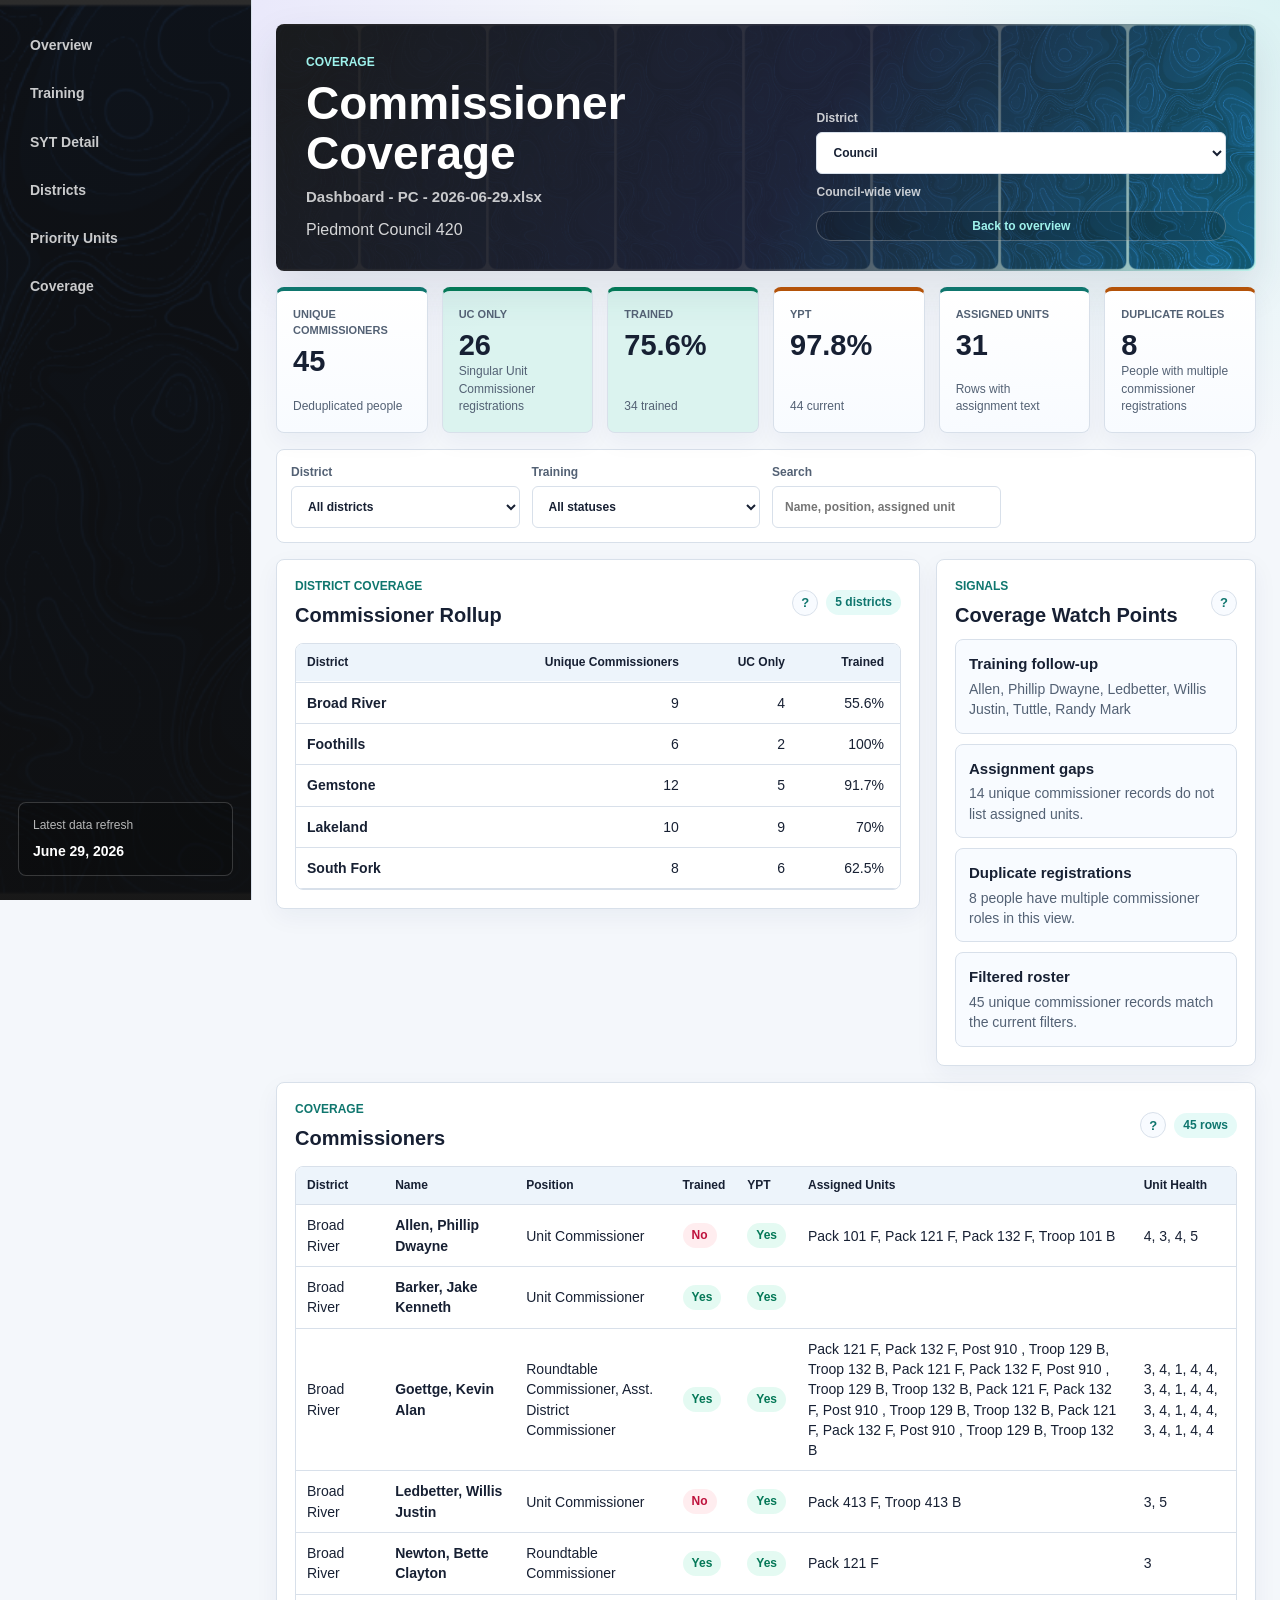
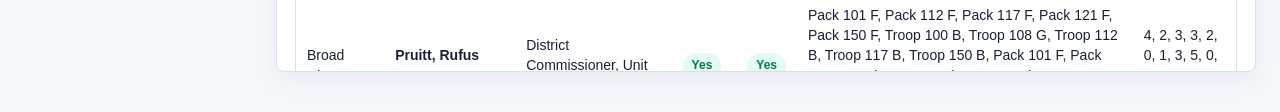
==== commit af4eb02a: "Add district filtering to all pages" ====
--- a/commissioners.html
+++ b/commissioners.html
@@ -4,7 +4,7 @@
   <meta charset="utf-8">
   <meta name="viewport" content="width=device-width, initial-scale=1">
   <title>Piedmont Council 420 - Commissioner Coverage</title>
-  <link rel="stylesheet" href="assets/dashboard.css">
+  <link rel="stylesheet" href="assets/dashboard-20260702-district-filter-v4.css">
 </head>
 <body>
   <div class="app-shell">
@@ -29,7 +29,9 @@
           <h1>Commissioner Coverage <span class="title-data-date">Dashboard - PC - 2026-06-29.xlsx</span></h1>
           <p class="lede">Piedmont Council 420</p>
         </div>
-        <div class="hero-actions">
+        <div class="hero-actions masthead-filters" aria-label="Dashboard filters">
+          <label class="control"><span>District</span><select id="mastheadDistrictSelect"></select></label>
+          <p class="filter-note" id="mastheadFilterNote">Council-wide view</p>
           <a class="detail-link hero-link" href="index.html">Back to overview</a>
         </div>
       </header>
@@ -51,6 +53,46 @@
   <script>window.COUNCIL_DATA = {"name":"Piedmont Council 420","slug":"piedmont-council-420","folder":"/Users/petersargent/Library/CloudStorage/GoogleDrive-peter@imetpetersargent.com/Shared drives/Other Council Metric Reports/Piedmont Council 420","source":"/Users/petersargent/Library/CloudStorage/GoogleDrive-peter@imetpetersargent.com/Shared drives/Other Council Metric Reports/Piedmont Council 420/Dashboard - PC - 2026-06-29.xlsx","source_name":"Dashboard - PC - 2026-06-29.xlsx","source_mtime":"2026-06-28T20:39:59","council":{"units":159.0,"members":3114.0,"last_year_members":3143.0,"yoy_delta":-29.0,"at_risk_units":83,"healthy_units":42,"commissioners":45,"unit_commissioners_only":26,"duplicate_commissioner_registrations":10,"yoy_pct":-0.00922685332484887,"at_risk_rate":0.5220125786163522,"healthy_rate":0.2641509433962264,"avg_metric":2.5660377358490565,"training_pct":0.6171163412119829,"syt_pct":0.9305040715720764,"status_counts":{"Monitor":1,"Needs Attention":3,"On Track":1}},"districts":[{"district":"Broad River","district_label":"Broad River 01","units":23.0,"members":469.0,"last_year_members":487.0,"yoy_delta":-18.0,"yoy_pct":-0.03696098562628337,"year_end_2025":606.0,"year_end_delta":-137.0,"year_end_pct":-0.22607260726072606,"syt_pct":0.9166666666666666,"pin_pct":0.9565217391304348,"district_chair":null,"district_commissioner":"Rufus Pruitt","field_exec":null,"avg_metric":2.782608695652174,"metric_0_2_rate":0.09,"metric_3_rate":0.07,"metric_4_5_rate":0.07,"ul_cc_trained_rate":0.4782608695652174,"small_unit_rate":0.7391304347826086,"membership_yoy_growth_rate":0.5652173913043478,"rank_advancement_rate":0.7391304347826086,"outdoor_rate":0.2608695652173913,"retention_rate":0.57,"packs":9.0,"pack_connect_pct":0.3333,"troops":12.0,"troop_connect_pct":0.75,"not_renewed_pct":0.0,"commissioner_trained_pct":0.5455,"training_pct":0.6111111111111112,"direct_contact_training_pct":0.6338028169014085,"at_risk_units":9,"healthy_units":7,"at_risk_rate":0.391304347826087,"healthy_rate":0.30434782608695654,"status":"Monitor"},{"district":"Foothills","district_label":"Foothills 10","units":28.0,"members":460.0,"last_year_members":379.0,"yoy_delta":81.0,"yoy_pct":0.21372031662269128,"year_end_2025":495.0,"year_end_delta":-35.0,"year_end_pct":-0.0707070707070707,"syt_pct":1.0,"pin_pct":0.8214285714285714,"district_chair":null,"district_commissioner":"Mitchell Cloud","field_exec":null,"avg_metric":2.357142857142857,"metric_0_2_rate":0.17,"metric_3_rate":0.07,"metric_4_5_rate":0.04,"ul_cc_trained_rate":0.39285714285714285,"small_unit_rate":0.5714285714285714,"membership_yoy_growth_rate":0.5714285714285714,"rank_advancement_rate":0.6785714285714286,"outdoor_rate":0.14285714285714285,"retention_rate":0.5096428571428572,"packs":10.0,"pack_connect_pct":0.0,"troops":12.0,"troop_connect_pct":0.0833,"not_renewed_pct":0.17859999999999998,"commissioner_trained_pct":1.0,"training_pct":0.6620370370370371,"direct_contact_training_pct":0.6190476190476191,"at_risk_units":17,"healthy_units":4,"at_risk_rate":0.6071428571428571,"healthy_rate":0.14285714285714285,"status":"Needs Attention"},{"district":"Gemstone","district_label":"Gemstone 11","units":28.0,"members":663.0,"last_year_members":733.0,"yoy_delta":-70.0,"yoy_pct":-0.09549795361527967,"year_end_2025":789.0,"year_end_delta":-126.0,"year_end_pct":-0.1596958174904943,"syt_pct":0.996268656716418,"pin_pct":0.8571428571428571,"district_chair":"Manuel Lopez","district_commissioner":"Tommy Deweese","field_exec":null,"avg_metric":3.4642857142857144,"metric_0_2_rate":0.1,"metric_3_rate":1.0,"metric_4_5_rate":0.17,"ul_cc_trained_rate":0.7142857142857143,"small_unit_rate":0.7857142857142857,"membership_yoy_growth_rate":0.6071428571428571,"rank_advancement_rate":0.7142857142857143,"outdoor_rate":0.6428571428571429,"retention_rate":0.4792857142857143,"packs":8.0,"pack_connect_pct":0.875,"troops":13.0,"troop_connect_pct":0.8462000000000001,"not_renewed_pct":0.035699999999999996,"commissioner_trained_pct":0.9286,"training_pct":0.7943107221006565,"direct_contact_training_pct":0.7125,"at_risk_units":10,"healthy_units":17,"at_risk_rate":0.35714285714285715,"healthy_rate":0.6071428571428571,"status":"On Track"},{"district":"Lakeland","district_label":"Lakeland 12","units":32.0,"members":612.0,"last_year_members":607.0,"yoy_delta":5.0,"yoy_pct":0.008237232289950576,"year_end_2025":729.0,"year_end_delta":-117.0,"year_end_pct":-0.16049382716049382,"syt_pct":0.985781990521327,"pin_pct":0.875,"district_chair":"David Metz","district_commissioner":"Daniel Schumann","field_exec":null,"avg_metric":2.21875,"metric_0_2_rate":0.2,"metric_3_rate":0.08,"metric_4_5_rate":0.04,"ul_cc_trained_rate":0.34375,"small_unit_rate":0.53125,"membership_yoy_growth_rate":0.59375,"rank_advancement_rate":0.6875,"outdoor_rate":0.0625,"retention_rate":0.591875,"packs":12.0,"pack_connect_pct":0.0833,"troops":18.0,"troop_connect_pct":0.16670000000000001,"not_renewed_pct":0.0313,"commissioner_trained_pct":0.7273000000000001,"training_pct":0.6155988857938719,"direct_contact_training_pct":0.5901639344262295,"at_risk_units":20,"healthy_units":4,"at_risk_rate":0.625,"healthy_rate":0.125,"status":"Needs Attention"},{"district":"South Fork","district_label":"South Fork 02","units":48.0,"members":910.0,"last_year_members":937.0,"yoy_delta":-27.0,"yoy_pct":-0.0288153681963714,"year_end_2025":1116.0,"year_end_delta":-206.0,"year_end_pct":-0.18458781362007168,"syt_pct":0.8174157303370787,"pin_pct":0.8958333333333334,"district_chair":null,"district_commissioner":"Jason Berg","field_exec":null,"avg_metric":2.2916666666666665,"metric_0_2_rate":0.27,"metric_3_rate":0.11,"metric_4_5_rate":0.1,"ul_cc_trained_rate":0.3541666666666667,"small_unit_rate":0.625,"membership_yoy_growth_rate":0.4791666666666667,"rank_advancement_rate":0.6875,"outdoor_rate":0.14583333333333334,"retention_rate":0.609375,"packs":20.0,"pack_connect_pct":0.15,"troops":20.0,"troop_connect_pct":0.15,"not_renewed_pct":0.0417,"commissioner_trained_pct":0.6667000000000001,"training_pct":0.4914383561643836,"direct_contact_training_pct":0.3691588785046729,"at_risk_units":27,"healthy_units":10,"at_risk_rate":0.5625,"healthy_rate":0.20833333333333334,"status":"Needs Attention"}],"training":{"available":true,"dive":{"available":true,"council":{"district":"Piedmont Council","district_label":"Piedmont Council","all_scouters_pct":0.6220772158781946,"direct_contact_pct":0.5560675883256528,"all_scouters_count":null,"direct_contact_count":null},"districts":[{"district":"Broad River","district_label":"Broad River 01","all_scouters_pct":0.6111111111111112,"direct_contact_pct":0.6338028169014085,"all_scouters_count":null,"direct_contact_count":null},{"district":"Foothills","district_label":"Foothills 10","all_scouters_pct":0.6620370370370371,"direct_contact_pct":0.6190476190476191,"all_scouters_count":null,"direct_contact_count":null},{"district":"Gemstone","district_label":"Gemstone 11","all_scouters_pct":0.7943107221006565,"direct_contact_pct":0.7125,"all_scouters_count":null,"direct_contact_count":null},{"district":"Lakeland","district_label":"Lakeland 12","all_scouters_pct":0.6155988857938719,"direct_contact_pct":0.5901639344262295,"all_scouters_count":null,"direct_contact_count":null},{"district":"South Fork","district_label":"South Fork 02","all_scouters_pct":0.4914383561643836,"direct_contact_pct":0.3691588785046729,"all_scouters_count":null,"direct_contact_count":null}],"direct_contact_honor_roll":[{"district":"Broad River","unit":"Pack 101 F"},{"district":"Broad River","unit":"Pack 121 F"},{"district":"Broad River","unit":"Troop 104 B"},{"district":"Broad River","unit":"Troop 402 B"},{"district":"Broad River","unit":"Troop 413 B"},{"district":"Foothills","unit":"Pack 190 F"},{"district":"Foothills","unit":"Pack 199 B"},{"district":"Foothills","unit":"Pack 260 F"},{"district":"Foothills","unit":"Pack 369 F"},{"district":"Foothills","unit":"Post 731"},{"district":"Foothills","unit":"Troop 192 B"},{"district":"Foothills","unit":"Troop 199 B"},{"district":"Foothills","unit":"Troop 899 B"},{"district":"Gemstone","unit":"Crew 314"},{"district":"Gemstone","unit":"Pack 173 F"},{"district":"Gemstone","unit":"Pack 363 B"},{"district":"Gemstone","unit":"Pack 377 F"},{"district":"Gemstone","unit":"Ship 171"},{"district":"Gemstone","unit":"Troop 373 F"},{"district":"Gemstone","unit":"Troop 1166 G"},{"district":"Gemstone","unit":"Troop 1314 F"},{"district":"Gemstone","unit":"Troop 5171 G"},{"district":"Lakeland","unit":"Pack 238 F"},{"district":"Lakeland","unit":"Pack 381 F"},{"district":"Lakeland","unit":"Post 392"},{"district":"Lakeland","unit":"Troop 238 B"},{"district":"Lakeland","unit":"Troop 275 B"},{"district":"Lakeland","unit":"Troop 325 F"},{"district":"Lakeland","unit":"Troop 1327 G"},{"district":"South Fork","unit":"Crew 6"},{"district":"South Fork","unit":"Pack 72 F"},{"district":"South Fork","unit":"Troop 59 B"},{"district":"South Fork","unit":"Troop 72 F"}],"all_scouters_honor_roll":[{"district":"Broad River","unit":"Pack 101 F"},{"district":"Broad River","unit":"Pack 121 F"},{"district":"Broad River","unit":"Troop 108 G"},{"district":"Broad River","unit":"Troop 402 B"},{"district":"Broad River","unit":"Troop 413 B"},{"district":"Foothills","unit":"Pack 190 F"},{"district":"Foothills","unit":"Pack 199 B"},{"district":"Foothills","unit":"Pack 260 F"},{"district":"Foothills","unit":"Troop 898 B"},{"district":"Gemstone","unit":"Pack 377 F"},{"district":"Gemstone","unit":"Troop 373 F"},{"district":"Lakeland","unit":"Troop 238 B"},{"district":"South Fork","unit":"Pack 72 F"}],"no_baloo_packs":[{"district":"Broad River","unit":"Pack 112 F"},{"district":"Foothills","unit":"Pack 199 B"},{"district":"Foothills","unit":"Pack 898 F"},{"district":"Lakeland","unit":"Pack 275 F"},{"district":"Lakeland","unit":"Pack 771 F"},{"district":"South Fork","unit":"Pack 72 F"}]},"people":{"available":true,"total":1839,"trained":1144,"trained_pct":0.6220772158781946,"direct_contact":651,"direct_contact_trained":362,"direct_contact_trained_pct":0.5560675883256528,"districts":[{"district":"Council","total":25,"trained":9,"trained_pct":0.36,"direct_contact":0,"direct_contact_trained":0,"direct_contact_trained_pct":null},{"district":"South Fork","total":584,"trained":287,"trained_pct":0.4914383561643836,"direct_contact":214,"direct_contact_trained":79,"direct_contact_trained_pct":0.3691588785046729},{"district":"Broad River","total":198,"trained":121,"trained_pct":0.6111111111111112,"direct_contact":71,"direct_contact_trained":45,"direct_contact_trained_pct":0.6338028169014085},{"district":"Lakeland","total":359,"trained":221,"trained_pct":0.6155988857938719,"direct_contact":122,"direct_contact_trained":72,"direct_contact_trained_pct":0.5901639344262295},{"district":"Foothills","total":216,"trained":143,"trained_pct":0.6620370370370371,"direct_contact":84,"direct_contact_trained":52,"direct_contact_trained_pct":0.6190476190476191},{"district":"Gemstone","total":457,"trained":363,"trained_pct":0.7943107221006565,"direct_contact":160,"direct_contact_trained":114,"direct_contact_trained_pct":0.7125}],"rows":[{"district":"Council","unit":"","unit_type":"","name":"Balog, Mark Lewis","position":"Council Executive Board Member","trained":true,"direct_contact":false,"mandatory_codes":"","classroom_codes":"","online_codes":"","syt_expires":"2027-02-11T00:00:00","hazardous_weather_expires":null,"baloo_expires":null},{"district":"Council","unit":"","unit_type":"","name":"Benfield, Rex G","position":"Council Executive Board Member","trained":false,"direct_contact":false,"mandatory_codes":"","classroom_codes":"H91","online_codes":"SCO_16001, SCO_16002, SCO_16003, SCO_16004, SCO_16005, SCO_16006, SCO_16007, SCO_16008, SCO_16009","syt_expires":"2027-06-03T00:00:00","hazardous_weather_expires":null,"baloo_expires":null},{"district":"Council","unit":"","unit_type":"","name":"Berg, Jason David","position":"Council Executive Board Member","trained":false,"direct_contact":false,"mandatory_codes":"","classroom_codes":"H91","online_codes":"SCO_16003, SCO_16004, SCO_16005, SCO_16006, SCO_16007, SCO_16008, SCO_16009","syt_expires":"2027-05-14T00:00:00","hazardous_weather_expires":null,"baloo_expires":null},{"district":"Council","unit":"","unit_type":"","name":"Cody, David Emmett","position":"Council Executive Board Member","trained":false,"direct_contact":false,"mandatory_codes":"","classroom_codes":"H91","online_codes":"SCO_1000, SCO_1002, SCO_16001, SCO_16002, SCO_16003, SCO_16004, SCO_16005, SCO_16006, SCO_16007, SCO_16008, SCO_16009","syt_expires":"2027-01-10T00:00:00","hazardous_weather_expires":null,"baloo_expires":null},{"district":"Council","unit":"","unit_type":"","name":"Culbreth, Michael Winder","position":"Merit Badge Counselor","trained":true,"direct_contact":false,"mandatory_codes":"","classroom_codes":"","online_codes":"","syt_expires":"2027-03-16T00:00:00","hazardous_weather_expires":null,"baloo_expires":null},{"district":"Council","unit":"","unit_type":"","name":"Deal, Glenn Perry","position":"Council Executive Board Member","trained":false,"direct_contact":false,"mandatory_codes":"","classroom_codes":"H91","online_codes":"SCO_1000, SCO_1002, SCO_16001, SCO_16002, SCO_16003, SCO_16004, SCO_16005, SCO_16006, SCO_16007, SCO_16008, SCO_16009","syt_expires":"2026-11-24T00:00:00","hazardous_weather_expires":null,"baloo_expires":null},{"district":"Council","unit":"","unit_type":"","name":"Faruque, Mark Ahmed","position":"Council Executive Board Member","trained":false,"direct_contact":false,"mandatory_codes":"","classroom_codes":"H91","online_codes":"SCO_1000, SCO_1002, SCO_16001, SCO_16002, SCO_16003, SCO_16004, SCO_16005, SCO_16006, SCO_16007, SCO_16008, SCO_16009","syt_expires":"2027-04-16T00:00:00","hazardous_weather_expires":null,"baloo_expires":null},{"district":"Council","unit":"","unit_type":"","name":"Fisher, Jeremy Eleazer","position":"Council Executive Board Member","trained":true,"direct_contact":false,"mandatory_codes":"","classroom_codes":"","online_codes":"","syt_expires":"2027-05-24T00:00:00","hazardous_weather_expires":null,"baloo_expires":null},{"district":"Council","unit":"","unit_type":"","name":"Gallman, Charles William","position":"Council Executive Board Member","trained":false,"direct_contact":false,"mandatory_codes":"","classroom_codes":"H91","online_codes":"SCO_1000, SCO_1002, SCO_16001, SCO_16002, SCO_16003, SCO_16004, SCO_16005, SCO_16006, SCO_16007, SCO_16008, SCO_16009","syt_expires":"2027-05-30T00:00:00","hazardous_weather_expires":null,"baloo_expires":null},{"district":"Council","unit":"","unit_type":"","name":"Gantt, Kevin Lee","position":"Council Executive Board Member","trained":false,"direct_contact":false,"mandatory_codes":"","classroom_codes":"H91","online_codes":"SCO_1000, SCO_1002, SCO_16001, SCO_16002, SCO_16003, SCO_16004, SCO_16005, SCO_16006, SCO_16007, SCO_16008, SCO_16009","syt_expires":"2027-02-15T00:00:00","hazardous_weather_expires":null,"baloo_expires":null},{"district":"Council","unit":"","unit_type":"","name":"Goettge, Kevin Alan","position":"Roundtable Commissioner","trained":true,"direct_contact":false,"mandatory_codes":"","classroom_codes":"","online_codes":"","syt_expires":"2026-11-28T00:00:00","hazardous_weather_expires":null,"baloo_expires":null},{"district":"Council","unit":"","unit_type":"","name":"Hissom, Brian Scott","position":"Council Executive Board Member","trained":false,"direct_contact":false,"mandatory_codes":"","classroom_codes":"H91","online_codes":"SCO_16001, SCO_16002, SCO_16003, SCO_16004, SCO_16005, SCO_16006, SCO_16007, SCO_16008, SCO_16009","syt_expires":"2027-05-25T00:00:00","hazardous_weather_expires":null,"baloo_expires":null},{"district":"Council","unit":"","unit_type":"","name":"Hollar, Warren ","position":"Council Executive Board Member","trained":false,"direct_contact":false,"mandatory_codes":"","classroom_codes":"H91","online_codes":"SCO_16001, SCO_16002, SCO_16003, SCO_16004, SCO_16005, SCO_16006, SCO_16007, SCO_16008, SCO_16009","syt_expires":"2027-01-25T00:00:00","hazardous_weather_expires":null,"baloo_expires":null},{"district":"Council","unit":"","unit_type":"","name":"Hunt, David Charles","position":"Council Executive Board Member","trained":false,"direct_contact":false,"mandatory_codes":"","classroom_codes":"H91","online_codes":"SCO_1000, SCO_1002, SCO_16001, SCO_16002, SCO_16003, SCO_16004, SCO_16005, SCO_16006, SCO_16007, SCO_16008, SCO_16009","syt_expires":"2027-05-30T00:00:00","hazardous_weather_expires":null,"baloo_expires":null},{"district":"Council","unit":"","unit_type":"","name":"Laws, Karen Seagle","position":"Council Executive Board Member","trained":false,"direct_contact":false,"mandatory_codes":"","classroom_codes":"H91","online_codes":"SCO_16001, SCO_16002, SCO_16003, SCO_16004, SCO_16005, SCO_16006, SCO_16007, SCO_16008, SCO_16009","syt_expires":"2027-05-27T00:00:00","hazardous_weather_expires":null,"baloo_expires":null},{"district":"Council","unit":"","unit_type":"","name":"McClamrock, William Kimbrough","position":"Council Executive Board Member","trained":true,"direct_contact":false,"mandatory_codes":"","classroom_codes":"","online_codes":"","syt_expires":"2027-06-02T00:00:00","hazardous_weather_expires":null,"baloo_expires":null},{"district":"Council","unit":"","unit_type":"","name":"McDonald, Bryan Rebel","position":"Council Executive Board Member","trained":true,"direct_contact":false,"mandatory_codes":"","classroom_codes":"","online_codes":"","syt_expires":"2027-02-09T00:00:00","hazardous_weather_expires":null,"baloo_expires":null},{"district":"Council","unit":"","unit_type":"","name":"McGuire, Franklin Riley","position":"Council Executive Board Member","trained":false,"direct_contact":false,"mandatory_codes":"","classroom_codes":"H91","online_codes":"SCO_1000, SCO_1002, SCO_16001, SCO_16002, SCO_16003, SCO_16004, SCO_16005, SCO_16006, SCO_16007, SCO_16008, SCO_16009","syt_expires":"2027-05-31T00:00:00","hazardous_weather_expires":null,"baloo_expires":null},{"district":"Council","unit":"","unit_type":"","name":"Mills, Bradley Wayne","position":"Council Executive Board Member","trained":false,"direct_contact":false,"mandatory_codes":"","classroom_codes":"H91","online_codes":"SCO_1000, SCO_1002, SCO_16001, SCO_16002, SCO_16003, SCO_16004, SCO_16005, SCO_16006, SCO_16007, SCO_16008, SCO_16009","syt_expires":"2027-04-08T00:00:00","hazardous_weather_expires":null,"baloo_expires":null},{"district":"Council","unit":"","unit_type":"","name":"Pearson, Sebrena Stevenson","position":"Council Executive Board Member","trained":true,"direct_contact":false,"mandatory_codes":"","classroom_codes":"","online_codes":"","syt_expires":"2027-06-01T00:00:00","hazardous_weather_expires":null,"baloo_expires":null},{"district":"Council","unit":"","unit_type":"","name":"Sevilla, Richard John","position":"Council Commissioner","trained":true,"direct_contact":false,"mandatory_codes":"","classroom_codes":"","online_codes":"","syt_expires":"2027-03-24T00:00:00","hazardous_weather_expires":null,"baloo_expires":null},{"district":"Council","unit":"","unit_type":"","name":"Skillestad, Mark Thomas","position":"Council Executive Board Member","trained":false,"direct_contact":false,"mandatory_codes":"","classroom_codes":"H91","online_codes":"SCO_1000, SCO_1002, SCO_16001, SCO_16002, SCO_16003, SCO_16004, SCO_16005, SCO_16006, SCO_16007, SCO_16008, SCO_16009","syt_expires":"2026-10-28T00:00:00","hazardous_weather_expires":null,"baloo_expires":null},{"district":"Council","unit":"","unit_type":"","name":"Skillestad, Mark Thomas","position":"Council Treasurer","trained":false,"direct_contact":false,"mandatory_codes":"","classroom_codes":"H91","online_codes":"SCO_1000, SCO_1002, SCO_16001, SCO_16002, SCO_16003, SCO_16004, SCO_16005, SCO_16006, SCO_16007, SCO_16008, SCO_16009","syt_expires":"2026-10-28T00:00:00","hazardous_weather_expires":null,"baloo_expires":null},{"district":"Council","unit":"","unit_type":"","name":"Stoudt, Jeffrey Lee","position":"Council Executive Board Member","trained":false,"direct_contact":false,"mandatory_codes":"","classroom_codes":"H91","online_codes":"SCO_16003, SCO_16004, SCO_16005, SCO_16006, SCO_16007, SCO_16008, SCO_16009","syt_expires":"2026-07-14T00:00:00","hazardous_weather_expires":null,"baloo_expires":null},{"district":"Council","unit":"","unit_type":"","name":"Williamson, Mark Bascom","position":"Council Executive Board Member","trained":true,"direct_contact":false,"mandatory_codes":"","classroom_codes":"","online_codes":"","syt_expires":"2027-03-11T00:00:00","hazardous_weather_expires":null,"baloo_expires":null},{"district":"Broad River","unit":"","unit_type":"","name":"Allen, Phillip Dwayne","position":"Unit Commissioner","trained":false,"direct_contact":false,"mandatory_codes":"","classroom_codes":"SCO_770, SCO_771, SCO_772, SCO_773, SCO_774, SCO_775, SCO_776, SCO_777, SCO_778, SCO_779, SCO_780, SCO_781","online_codes":"","syt_expires":"2027-06-02T00:00:00","hazardous_weather_expires":null,"baloo_expires":null},{"district":"Broad River","unit":"","unit_type":"","name":"Barker, Jake Kenneth","position":"Unit Commissioner","trained":true,"direct_contact":false,"mandatory_codes":"","classroom_codes":"","online_codes":"","syt_expires":"2027-03-27T00:00:00","hazardous_weather_expires":null,"baloo_expires":null},{"district":"Broad River","unit":"","unit_type":"","name":"Bolin, Dennis Gary","position":"Merit Badge Counselor","trained":true,"direct_contact":false,"mandatory_codes":"","classroom_codes":"","online_codes":"","syt_expires":"2027-04-02T00:00:00","hazardous_weather_expires":null,"baloo_expires":null},{"district":"Broad River","unit":"","unit_type":"","name":"Costner, Elbert Stephen","position":"District Committee Member","trained":false,"direct_contact":false,"mandatory_codes":"","classroom_codes":"D61","online_codes":"SCO_1000, SCO_1002, SCO_1004, SCO_1005, SCO_1006, SCO_1007, SCO_11012, SCO_11013, SCO_11016, SCO_11017, SCO_11059, SCO_1109, SCO_11105, SCO_11106, SCO_11107, SCO_11108, SCO_1264, SCO_1502, SCO_1503, SCO_1504, SCO_1505, SCO_1508, SCO_1509, SCO_1510, SCO_607","syt_expires":"2027-06-10T00:00:00","hazardous_weather_expires":null,"baloo_expires":null},{"district":"Broad River","unit":"","unit_type":"","name":"Estridge, David A","position":"Merit Badge Counselor","trained":true,"direct_contact":false,"mandatory_codes":"","classroom_codes":"","online_codes":"","syt_expires":"2027-05-28T00:00:00","hazardous_weather_expires":null,"baloo_expires":null},{"district":"Broad River","unit":"","unit_type":"","name":"Goettge, Kevin Alan","position":"District Member-at-Large","trained":false,"direct_contact":false,"mandatory_codes":"","classroom_codes":"","online_codes":"SCO_1000, SCO_1002, SCO_1004, SCO_1005, SCO_1006, SCO_1007, SCO_11012, SCO_11013, SCO_11016, SCO_11017, SCO_11059, SCO_1109, SCO_11105, SCO_11106, SCO_11107, SCO_11108, SCO_1264, SCO_1502, SCO_1503, SCO_1504, SCO_1505, SCO_1508, SCO_1509, SCO_1510, SCO_607","syt_expires":"2026-11-28T00:00:00","hazardous_weather_expires":null,"baloo_expires":null},{"district":"Broad River","unit":"","unit_type":"","name":"Goettge, Kevin Alan","position":"Roundtable Commissioner","trained":true,"direct_contact":false,"mandatory_codes":"","classroom_codes":"","online_codes":"","syt_expires":"2026-11-28T00:00:00","hazardous_weather_expires":null,"baloo_expires":null},{"district":"Broad River","unit":"","unit_type":"","name":"Goettge, Kevin Alan","position":"Asst. District Commissioner","trained":false,"direct_contact":false,"mandatory_codes":"","classroom_codes":"","online_codes":"","syt_expires":"2026-11-28T00:00:00","hazardous_weather_expires":null,"baloo_expires":null},{"district":"Broad River","unit":"","unit_type":"","name":"Goettge, Kevin Alan","position":"Asst. District Commissioner","trained":true,"direct_contact":false,"mandatory_codes":"","classroom_codes":"","online_codes":"","syt_expires":"2026-11-28T00:00:00","hazardous_weather_expires":null,"baloo_expires":null},{"district":"Broad River","unit":"","unit_type":"","name":"Greene, Donnie Lee","position":"District Member-at-Large","trained":false,"direct_contact":false,"mandatory_codes":"","classroom_codes":"","online_codes":"SCO_1000, SCO_1002, SCO_1004, SCO_1005, SCO_1006, SCO_1007, SCO_11012, SCO_11013, SCO_11016, SCO_11017, SCO_11059, SCO_1109, SCO_11105, SCO_11106, SCO_11107, SCO_11108, SCO_1264, SCO_1502, SCO_1503, SCO_1504, SCO_1505, SCO_1508, SCO_1509, SCO_1510, SCO_607","syt_expires":"2027-05-31T00:00:00","hazardous_weather_expires":null,"baloo_expires":null},{"district":"Broad River","unit":"","unit_type":"","name":"Humes, Julia Lynn","position":"Merit Badge Counselor","trained":true,"direct_contact":false,"mandatory_codes":"","classroom_codes":"","online_codes":"","syt_expires":"2027-04-09T00:00:00","hazardous_weather_expires":null,"baloo_expires":null},{"district":"Broad River","unit":"","unit_type":"","name":"Kaiser, John ","position":"Merit Badge Counselor","trained":true,"direct_contact":false,"mandatory_codes":"","classroom_codes":"","online_codes":"","syt_expires":"2027-05-31T00:00:00","hazardous_weather_expires":null,"baloo_expires":null},{"district":"Broad River","unit":"","unit_type":"","name":"Ledbetter, Willis Justin","position":"Unit Commissioner","trained":false,"direct_contact":false,"mandatory_codes":"","classroom_codes":"SCO_773, SCO_774, SCO_775, SCO_776","online_codes":"","syt_expires":"2027-04-08T00:00:00","hazardous_weather_expires":null,"baloo_expires":null},{"district":"Broad River","unit":"","unit_type":"","name":"Newton, Bette Clayton","position":"Roundtable Commissioner","trained":true,"direct_contact":false,"mandatory_codes":"","classroom_codes":"","online_codes":"","syt_expires":"2027-05-28T00:00:00","hazardous_weather_expires":null,"baloo_expires":null},{"district":"Broad River","unit":"","unit_type":"","name":"Pruemer, Anthony Scott","position":"Merit Badge Counselor","trained":true,"direct_contact":false,"mandatory_codes":"","classroom_codes":"","online_codes":"","syt_expires":"2027-04-22T00:00:00","hazardous_weather_expires":null,"baloo_expires":null},{"district":"Broad River","unit":"","unit_type":"","name":"Pruemer, Trudee Maree","position":"District Member-at-Large","trained":true,"direct_contact":false,"mandatory_codes":"","classroom_codes":"","online_codes":"","syt_expires":"2027-05-14T00:00:00","hazardous_weather_expires":null,"baloo_expires":null},{"district":"Broad River","unit":"","unit_type":"","name":"Pruitt, Rufus Preston","position":"Unit Commissioner","trained":true,"direct_contact":false,"mandatory_codes":"","classroom_codes":"","online_codes":"","syt_expires":"2027-05-15T00:00:00","hazardous_weather_expires":null,"baloo_expires":null},{"district":"Broad River","unit":"","unit_type":"","name":"Pruitt, Rufus Preston","position":"Merit Badge Counselor","trained":true,"direct_contact":false,"mandatory_codes":"","classroom_codes":"","online_codes":"","syt_expires":"2027-05-15T00:00:00","hazardous_weather_expires":null,"baloo_expires":null},{"district":"Broad River","unit":"","unit_type":"","name":"Pruitt, Rufus Preston","position":"District Commissioner","trained":true,"direct_contact":false,"mandatory_codes":"","classroom_codes":"","online_codes":"","syt_expires":"2027-05-15T00:00:00","hazardous_weather_expires":null,"baloo_expires":null},{"district":"Broad River","unit":"","unit_type":"","name":"Romich, Gary Lee","position":"Unit Commissioner","trained":true,"direct_contact":false,"mandatory_codes":"","classroom_codes":"","online_codes":"","syt_expires":"2027-05-21T00:00:00","hazardous_weather_expires":null,"baloo_expires":null},{"district":"Broad River","unit":"","unit_type":"","name":"Tuttle, Randy Mark","position":"Roundtable Commissioner","trained":false,"direct_contact":false,"mandatory_codes":"","classroom_codes":"SCO_771, SCO_777, SCO_782, SCO_783, SCO_784, SCO_785, SCO_786, SCO_787, SCO_904","online_codes":"","syt_expires":"2027-05-27T00:00:00","hazardous_weather_expires":null,"baloo_expires":null},{"district":"Broad River","unit":"","unit_type":"","name":"Velky, Stephen Edward","position":"Merit Badge Counselor","trained":true,"direct_contact":false,"mandatory_codes":"","classroom_codes":"","online_codes":"","syt_expires":"2027-05-31T00:00:00","hazardous_weather_expires":null,"baloo_expires":null},{"district":"Broad River","unit":"","unit_type":"","name":"Vestal, Michael Brandon","position":"Roundtable Commissioner","trained":false,"direct_contact":false,"mandatory_codes":"","classroom_codes":"SCO_771, SCO_777, SCO_782, SCO_783, SCO_784, SCO_785, SCO_786, SCO_787, SCO_904","online_codes":"","syt_expires":"2027-05-28T00:00:00","hazardous_weather_expires":null,"baloo_expires":null},{"district":"Broad River","unit":"Pack 92 F","unit_type":"Pack","name":"Bolin, Dennis Gary","position":"Committee Member","trained":false,"direct_contact":false,"mandatory_codes":"","classroom_codes":"C60","online_codes":"SCO_450, SCO_451, SCO_454, SCO_459, SCO_460, SCO_461, SCO_462, SCO_463, SCO_466","syt_expires":"2027-04-02T00:00:00","hazardous_weather_expires":null,"baloo_expires":null},{"district":"Broad River","unit":"Pack 92 F","unit_type":"Pack","name":"McComas, Gregory ","position":"Committee Member","trained":false,"direct_contact":false,"mandatory_codes":"","classroom_codes":"C60","online_codes":"SCO_450, SCO_451, SCO_454, SCO_459, SCO_460, SCO_461, SCO_462, SCO_463, SCO_466","syt_expires":"2027-05-24T00:00:00","hazardous_weather_expires":null,"baloo_expires":"Yes"},{"district":"Broad River","unit":"Pack 92 F","unit_type":"Pack","name":"Oakley, Joseph Wayne","position":"Cubmaster","trained":false,"direct_contact":true,"mandatory_codes":"SCO_800","classroom_codes":"C40","online_codes":"SCO_450, SCO_451, SCO_453, SCO_454, SCO_457, SCO_458, SCO_460, SCO_461, SCO_462, SCO_463, SCO_464, SCO_465, SCO_466","syt_expires":"2027-03-24T00:00:00","hazardous_weather_expires":"SCO_800","baloo_expires":null},{"district":"Broad River","unit":"Pack 92 F","unit_type":"Pack","name":"Velky, Stephen Edward","position":"Committee Chair","trained":false,"direct_contact":false,"mandatory_codes":"","classroom_codes":"C60","online_codes":"SCO_450, SCO_451, SCO_453, SCO_454, SCO_459, SCO_460, SCO_461, SCO_462, SCO_463, SCO_465, SCO_466, SCO_467, SCO_468, SCO_469","syt_expires":"2027-05-31T00:00:00","hazardous_weather_expires":null,"baloo_expires":null},{"district":"Broad River","unit":"Pack 92 F","unit_type":"Pack","name":"Velky, Stephen Edward","position":"Chartered Organization Rep.","trained":false,"direct_contact":false,"mandatory_codes":"","classroom_codes":"D72","online_codes":"SCO_267, SCO_268, SCO_269, SCO_270","syt_expires":"2027-05-31T00:00:00","hazardous_weather_expires":null,"baloo_expires":null},{"district":"Broad River","unit":"Pack 101 F","unit_type":"Pack","name":"Barker, Tammy ","position":"Den Leader","trained":true,"direct_contact":true,"mandatory_codes":"","classroom_codes":"","online_codes":"","syt_expires":"2027-04-29T00:00:00","hazardous_weather_expires":"2028-06-14T00:00:00","baloo_expires":null},{"district":"Broad River","unit":"Pack 101 F","unit_type":"Pack","name":"Cabaniss, Garry Marshall","position":"Chartered Organization Rep.","trained":true,"direct_contact":false,"mandatory_codes":"","classroom_codes":"","online_codes":"","syt_expires":"2027-05-21T00:00:00","hazardous_weather_expires":null,"baloo_expires":null},{"district":"Broad River","unit":"Pack 101 F","unit_type":"Pack","name":"Dellinger, Samantha Ann","position":"Den Leader","trained":true,"direct_contact":true,"mandatory_codes":"","classroom_codes":"","online_codes":"","syt_expires":"2026-12-17T00:00:00","hazardous_weather_expires":"2027-06-21T00:00:00","baloo_expires":"Yes"},{"district":"Broad River","unit":"Pack 101 F","unit_type":"Pack","name":"Hayes Franz, Edith Charlene","position":"Committee Member","trained":true,"direct_contact":false,"mandatory_codes":"","classroom_codes":"","online_codes":"","syt_expires":"2026-08-28T00:00:00","hazardous_weather_expires":null,"baloo_expires":null},{"district":"Broad River","unit":"Pack 101 F","unit_type":"Pack","name":"Humes, Julia Lynn","position":"Den Leader","trained":true,"direct_contact":true,"mandatory_codes":"","classroom_codes":"","online_codes":"","syt_expires":"2027-04-09T00:00:00","hazardous_weather_expires":"2027-06-22T00:00:00","baloo_expires":"Yes"},{"district":"Broad River","unit":"Pack 101 F","unit_type":"Pack","name":"Rumfelt, Walter James","position":"Committee Chair","trained":true,"direct_contact":false,"mandatory_codes":"","classroom_codes":"","online_codes":"","syt_expires":"2027-05-29T00:00:00","hazardous_weather_expires":null,"baloo_expires":null},{"district":"Broad River","unit":"Pack 101 F","unit_type":"Pack","name":"Sprinkle, Daniel Justus","position":"Cubmaster","trained":true,"direct_contact":true,"mandatory_codes":"","classroom_codes":"","online_codes":"","syt_expires":"2027-05-20T00:00:00","hazardous_weather_expires":"2027-01-17T00:00:00","baloo_expires":"Yes"},{"district":"Broad River","unit":"Pack 101 F","unit_type":"Pack","name":"Summey, Beatrice Jane","position":"Committee Member","trained":true,"direct_contact":false,"mandatory_codes":"","classroom_codes":"","online_codes":"","syt_expires":"2026-06-23T00:00:00","hazardous_weather_expires":null,"baloo_expires":"Yes"},{"district":"Broad River","unit":"Pack 112 F","unit_type":"Pack","name":"Esposito, Jennifer M","position":"Committee Member","trained":true,"direct_contact":false,"mandatory_codes":"","classroom_codes":"","online_codes":"","syt_expires":"2027-05-29T00:00:00","hazardous_weather_expires":null,"baloo_expires":null},{"district":"Broad River","unit":"Pack 112 F","unit_type":"Pack","name":"Higdon, Josephine Anne","position":"Pack Trainer","trained":false,"direct_contact":false,"mandatory_codes":"D70","classroom_codes":"C60, D70","online_codes":"SCO_20014, SCO_20015, SCO_20016, SCO_20017, SCO_20018, SCO_20019, SCO_20020, SCO_20021, SCO_450, SCO_451, SCO_454, SCO_459, SCO_460, SCO_461, SCO_462, SCO_463, SCO_466","syt_expires":"2027-06-09T00:00:00","hazardous_weather_expires":null,"baloo_expires":null},{"district":"Broad River","unit":"Pack 117 F","unit_type":"Pack","name":"Bridges, Darryl Bruce","position":"Committee Chair","trained":false,"direct_contact":false,"mandatory_codes":"","classroom_codes":"C60","online_codes":"SCO_450, SCO_451, SCO_453, SCO_454, SCO_459, SCO_460, SCO_461, SCO_462, SCO_463, SCO_465, SCO_466, SCO_467, SCO_468, SCO_469","syt_expires":"2027-05-25T00:00:00","hazardous_weather_expires":null,"baloo_expires":null},{"district":"Broad River","unit":"Pack 117 F","unit_type":"Pack","name":"Cook, Matthew Neal","position":"Committee Member","trained":true,"direct_contact":false,"mandatory_codes":"","classroom_codes":"","online_codes":"","syt_expires":"2027-01-09T00:00:00","hazardous_weather_expires":null,"baloo_expires":null},{"district":"Broad River","unit":"Pack 117 F","unit_type":"Pack","name":"Greene, Tommy Clatus","position":"Chartered Organization Rep.","trained":false,"direct_contact":false,"mandatory_codes":"","classroom_codes":"D72","online_codes":"SCO_267, SCO_268, SCO_269, SCO_270","syt_expires":"2027-06-15T00:00:00","hazardous_weather_expires":null,"baloo_expires":null},{"district":"Broad River","unit":"Pack 117 F","unit_type":"Pack","name":"Harris, Brett Thomas","position":"Den Leader","trained":true,"direct_contact":true,"mandatory_codes":"","classroom_codes":"","online_codes":"","syt_expires":"2027-03-06T00:00:00","hazardous_weather_expires":"2027-04-21T00:00:00","baloo_expires":null},{"district":"Broad River","unit":"Pack 117 F","unit_type":"Pack","name":"Harris, Ruth Clemens","position":"Den Leader","trained":true,"direct_contact":true,"mandatory_codes":"","classroom_codes":"","online_codes":"","syt_expires":"2027-05-30T00:00:00","hazardous_weather_expires":"2027-04-21T00:00:00","baloo_expires":null},{"district":"Broad River","unit":"Pack 117 F","unit_type":"Pack","name":"Harris, Ruth Clemens","position":"Cubmaster","trained":false,"direct_contact":true,"mandatory_codes":"","classroom_codes":"C40","online_codes":"SCO_458","syt_expires":"2027-05-30T00:00:00","hazardous_weather_expires":"2027-04-21T00:00:00","baloo_expires":null},{"district":"Broad River","unit":"Pack 117 F","unit_type":"Pack","name":"Pruemer, Trudee Maree","position":"Committee Member","trained":true,"direct_contact":false,"mandatory_codes":"","classroom_codes":"","online_codes":"","syt_expires":"2027-05-14T00:00:00","hazardous_weather_expires":null,"baloo_expires":"Yes"},{"district":"Broad River","unit":"Pack 121 F","unit_type":"Pack","name":"Barker, Jake Kenneth","position":"Committee Member","trained":true,"direct_contact":false,"mandatory_codes":"","classroom_codes":"","online_codes":"","syt_expires":"2027-03-27T00:00:00","hazardous_weather_expires":null,"baloo_expires":null},{"district":"Broad River","unit":"Pack 121 F","unit_type":"Pack","name":"Hutchins, James ","position":"Chartered Organization Rep.","trained":true,"direct_contact":false,"mandatory_codes":"","classroom_codes":"","online_codes":"","syt_expires":"2027-03-31T00:00:00","hazardous_weather_expires":null,"baloo_expires":null},{"district":"Broad River","unit":"Pack 121 F","unit_type":"Pack","name":"Hutchins, James ","position":"Committee Chair","trained":true,"direct_contact":false,"mandatory_codes":"","classroom_codes":"","online_codes":"","syt_expires":"2027-03-31T00:00:00","hazardous_weather_expires":null,"baloo_expires":null},{"district":"Broad River","unit":"Pack 121 F","unit_type":"Pack","name":"Hutchins, James ","position":"Committee Member","trained":true,"direct_contact":false,"mandatory_codes":"","classroom_codes":"","online_codes":"","syt_expires":"2027-03-31T00:00:00","hazardous_weather_expires":null,"baloo_expires":null},{"district":"Broad River","unit":"Pack 121 F","unit_type":"Pack","name":"Matchin, Jordan ","position":"Den Leader","trained":true,"direct_contact":true,"mandatory_codes":"","classroom_codes":"","online_codes":"","syt_expires":"2027-06-07T00:00:00","hazardous_weather_expires":"2026-09-13T00:00:00","baloo_expires":"Yes"},{"district":"Broad River","unit":"Pack 121 F","unit_type":"Pack","name":"Newton, Bette Clayton","position":"Cubmaster","trained":true,"direct_contact":true,"mandatory_codes":"","classroom_codes":"","online_codes":"","syt_expires":"2027-05-28T00:00:00","hazardous_weather_expires":"2027-04-19T00:00:00","baloo_expires":"Yes"},{"district":"Broad River","unit":"Pack 132 F","unit_type":"Pack","name":"Graudszus, Melissa Jill","position":"Committee Chair","trained":true,"direct_contact":false,"mandatory_codes":"","classroom_codes":"","online_codes":"","syt_expires":"2026-05-31T00:00:00","hazardous_weather_expires":null,"baloo_expires":null},{"district":"Broad River","unit":"Pack 132 F","unit_type":"Pack","name":"Hankins, Katharine Salter","position":"Den Leader","trained":true,"direct_contact":true,"mandatory_codes":"","classroom_codes":"","online_codes":"","syt_expires":"2027-05-28T00:00:00","hazardous_weather_expires":"2028-05-17T00:00:00","baloo_expires":null},{"district":"Broad River","unit":"Pack 132 F","unit_type":"Pack","name":"Hankins, Katharine Salter","position":"Committee Member","trained":false,"direct_contact":false,"mandatory_codes":"","classroom_codes":"C60","online_codes":"SCO_459","syt_expires":"2027-05-28T00:00:00","hazardous_weather_expires":null,"baloo_expires":null},{"district":"Broad River","unit":"Pack 132 F","unit_type":"Pack","name":"Hutchins, James ","position":"Chartered Organization Rep.","trained":true,"direct_contact":false,"mandatory_codes":"","classroom_codes":"","online_codes":"","syt_expires":"2027-03-31T00:00:00","hazardous_weather_expires":null,"baloo_expires":null},{"district":"Broad River","unit":"Pack 132 F","unit_type":"Pack","name":"Hutchins, James ","position":"Committee Member","trained":true,"direct_contact":false,"mandatory_codes":"","classroom_codes":"","online_codes":"","syt_expires":"2027-03-31T00:00:00","hazardous_weather_expires":null,"baloo_expires":null},{"district":"Broad River","unit":"Pack 132 F","unit_type":"Pack","name":"Klickman, Spencer Christian","position":"Den Leader","trained":false,"direct_contact":true,"mandatory_codes":"Y01","classroom_codes":"C42","online_codes":"","syt_expires":"2026-05-31T00:00:00","hazardous_weather_expires":"2027-04-09T00:00:00","baloo_expires":null},{"district":"Broad River","unit":"Pack 132 F","unit_type":"Pack","name":"Matchin, Jordan ","position":"Committee Member","trained":true,"direct_contact":false,"mandatory_codes":"","classroom_codes":"","online_codes":"","syt_expires":"2027-06-07T00:00:00","hazardous_weather_expires":null,"baloo_expires":"Yes"},{"district":"Broad River","unit":"Pack 132 F","unit_type":"Pack","name":"Mcnamara, Patrick John","position":"Den Leader","trained":false,"direct_contact":true,"mandatory_codes":"Y01","classroom_codes":"C42","online_codes":"","syt_expires":"2026-05-31T00:00:00","hazardous_weather_expires":"2027-03-24T00:00:00","baloo_expires":null},{"district":"Broad River","unit":"Pack 132 F","unit_type":"Pack","name":"Vestal, Michael Brandon","position":"Cubmaster","trained":true,"direct_contact":true,"mandatory_codes":"","classroom_codes":"","online_codes":"","syt_expires":"2027-05-28T00:00:00","hazardous_weather_expires":"2027-01-29T00:00:00","baloo_expires":"Yes"},{"district":"Broad River","unit":"Pack 150 F","unit_type":"Pack","name":"Corn, Jessica Johnson","position":"Den Leader","trained":false,"direct_contact":true,"mandatory_codes":"","classroom_codes":"C42","online_codes":"SCO_453, SCO_455, SCO_456, SCO_457, SCO_460, SCO_461","syt_expires":"2026-11-03T00:00:00","hazardous_weather_expires":"2028-03-29T00:00:00","baloo_expires":null},{"district":"Broad River","unit":"Pack 150 F","unit_type":"Pack","name":"Cowan, Eugene Woodford","position":"Committee Member","trained":false,"direct_contact":false,"mandatory_codes":"","classroom_codes":"C60","online_codes":"SCO_450, SCO_451, SCO_454, SCO_459, SCO_460, SCO_461, SCO_462, SCO_463, SCO_466","syt_expires":"2027-01-12T00:00:00","hazardous_weather_expires":null,"baloo_expires":null},{"district":"Broad River","unit":"Pack 150 F","unit_type":"Pack","name":"Danigel, Christopher Eberhard","position":"Den Leader","trained":false,"direct_contact":true,"mandatory_codes":"SCO_800","classroom_codes":"C42","online_codes":"SCO_450, SCO_451, SCO_452, SCO_453, SCO_454, SCO_455, SCO_456, SCO_457, SCO_460, SCO_461, SCO_462, SCO_463, SCO_464, SCO_465, SCO_466","syt_expires":"2026-11-15T00:00:00","hazardous_weather_expires":"SCO_800","baloo_expires":null},{"district":"Broad River","unit":"Pack 150 F","unit_type":"Pack","name":"Durham, Dwight Stephen","position":"Committee Member","trained":false,"direct_contact":false,"mandatory_codes":"","classroom_codes":"C60","online_codes":"SCO_450, SCO_451, SCO_454, SCO_459, SCO_460, SCO_461, SCO_462, SCO_463, SCO_466","syt_expires":"2027-06-03T00:00:00","hazardous_weather_expires":null,"baloo_expires":null},{"district":"Broad River","unit":"Pack 150 F","unit_type":"Pack","name":"McCall, John Mark","position":"Committee Chair","trained":false,"direct_contact":false,"mandatory_codes":"Y01","classroom_codes":"C60","online_codes":"SCO_450, SCO_451, SCO_453, SCO_454, SCO_459, SCO_460, SCO_461, SCO_462, SCO_463, SCO_465, SCO_466, SCO_467, SCO_468, SCO_469","syt_expires":"2026-05-31T00:00:00","hazardous_weather_expires":null,"baloo_expires":null},{"district":"Broad River","unit":"Pack 150 F","unit_type":"Pack","name":"Pleasants, Carl Adams","position":"Chartered Organization Rep.","trained":false,"direct_contact":false,"mandatory_codes":"Y01","classroom_codes":"D72","online_codes":"SCO_267, SCO_268, SCO_269, SCO_270","syt_expires":"2026-05-31T00:00:00","hazardous_weather_expires":null,"baloo_expires":null},{"district":"Broad River","unit":"Pack 150 F","unit_type":"Pack","name":"Reece, Brittany Nicole","position":"Cubmaster","trained":true,"direct_contact":true,"mandatory_codes":"","classroom_codes":"","online_codes":"","syt_expires":"2026-10-07T00:00:00","hazardous_weather_expires":"2027-10-12T00:00:00","baloo_expires":"Yes"},{"district":"Broad River","unit":"Pack 402 F","unit_type":"Pack","name":"Greene, Donnie Lee","position":"Committee Chair","trained":true,"direct_contact":false,"mandatory_codes":"","classroom_codes":"","online_codes":"","syt_expires":"2027-05-31T00:00:00","hazardous_weather_expires":null,"baloo_expires":"Yes"},{"district":"Broad River","unit":"Pack 402 F","unit_type":"Pack","name":"Greene, Kelli Champion","position":"Committee Member","trained":true,"direct_contact":false,"mandatory_codes":"","classroom_codes":"","online_codes":"","syt_expires":"2027-05-28T00:00:00","hazardous_weather_expires":null,"baloo_expires":"Yes"},{"district":"Broad River","unit":"Pack 402 F","unit_type":"Pack","name":"Hardin, Ralph ","position":"Committee Member","trained":true,"direct_contact":false,"mandatory_codes":"","classroom_codes":"","online_codes":"","syt_expires":"2027-05-26T00:00:00","hazardous_weather_expires":null,"baloo_expires":null},{"district":"Broad River","unit":"Pack 402 F","unit_type":"Pack","name":"Hovis, Brooke Bowlin","position":"Den Leader","trained":false,"direct_contact":true,"mandatory_codes":"SCO_800","classroom_codes":"C42","online_codes":"SCO_450, SCO_451, SCO_452, SCO_453, SCO_454, SCO_455, SCO_456, SCO_457, SCO_460, SCO_461, SCO_462, SCO_463, SCO_464, SCO_465, SCO_466","syt_expires":"2026-10-21T00:00:00","hazardous_weather_expires":"SCO_800","baloo_expires":null},{"district":"Broad River","unit":"Pack 402 F","unit_type":"Pack","name":"Porter, Horace Crawley","position":"Assistant Cubmaster","trained":true,"direct_contact":true,"mandatory_codes":"","classroom_codes":"","online_codes":"","syt_expires":"2027-05-07T00:00:00","hazardous_weather_expires":"2027-02-26T00:00:00","baloo_expires":null},{"district":"Broad River","unit":"Pack 402 F","unit_type":"Pack","name":"Porter, Laura Wiggins","position":"Committee Member","trained":true,"direct_contact":false,"mandatory_codes":"","classroom_codes":"","online_codes":"","syt_expires":"2026-05-31T00:00:00","hazardous_weather_expires":null,"baloo_expires":null},{"district":"Broad River","unit":"Pack 402 F","unit_type":"Pack","name":"Sevilla, Richard John","position":"Council Unit Representative","trained":true,"direct_contact":false,"mandatory_codes":"","classroom_codes":"","online_codes":"","syt_expires":"2027-03-24T00:00:00","hazardous_weather_expires":null,"baloo_expires":null},{"district":"Broad River","unit":"Pack 402 F","unit_type":"Pack","name":"Tessneer, Jonathan Dale","position":"Cubmaster","trained":true,"direct_contact":true,"mandatory_codes":"","classroom_codes":"","online_codes":"","syt_expires":"2027-06-06T00:00:00","hazardous_weather_expires":"2027-01-10T00:00:00","baloo_expires":"Yes"},{"district":"Broad River","unit":"Pack 413 F","unit_type":"Pack","name":"Bostic, Ronnie Shane","position":"Den Leader","trained":true,"direct_contact":true,"mandatory_codes":"","classroom_codes":"","online_codes":"","syt_expires":"2027-06-02T00:00:00","hazardous_weather_expires":"2027-10-31T00:00:00","baloo_expires":null},{"district":"Broad River","unit":"Pack 413 F","unit_type":"Pack","name":"Dellinger, Richard Todd","position":"Cubmaster","trained":true,"direct_contact":true,"mandatory_codes":"","classroom_codes":"","online_codes":"","syt_expires":"2026-12-28T00:00:00","hazardous_weather_expires":"2027-05-13T00:00:00","baloo_expires":"Yes"},{"district":"Broad River","unit":"Pack 413 F","unit_type":"Pack","name":"Dills, Andrew Lee","position":"Den Leader","trained":false,"direct_contact":true,"mandatory_codes":"SCO_800, Y01","classroom_codes":"C42","online_codes":"SCO_450, SCO_451, SCO_452, SCO_453, SCO_454, SCO_455, SCO_456, SCO_457, SCO_460, SCO_461, SCO_462, SCO_463, SCO_464, SCO_465, SCO_466","syt_expires":"2026-05-31T00:00:00","hazardous_weather_expires":"SCO_800","baloo_expires":null},{"district":"Broad River","unit":"Pack 413 F","unit_type":"Pack","name":"Hunt, Steve ","position":"Committee Member","trained":false,"direct_contact":false,"mandatory_codes":"","classroom_codes":"C60","online_codes":"SCO_450, SCO_451, SCO_454, SCO_459, SCO_460, SCO_461, SCO_462, SCO_463, SCO_466","syt_expires":"2027-02-16T00:00:00","hazardous_weather_expires":null,"baloo_expires":null},{"district":"Broad River","unit":"Pack 413 F","unit_type":"Pack","name":"McNeilly, Jennifer Rena","position":"Den Leader","trained":true,"direct_contact":true,"mandatory_codes":"","classroom_codes":"","online_codes":"","syt_expires":"2027-06-05T00:00:00","hazardous_weather_expires":"2027-03-13T00:00:00","baloo_expires":null},{"district":"Broad River","unit":"Pack 413 F","unit_type":"Pack","name":"Privett, Hoyet Benjamin","position":"Committee Member","trained":true,"direct_contact":false,"mandatory_codes":"","classroom_codes":"","online_codes":"","syt_expires":"2027-02-06T00:00:00","hazardous_weather_expires":null,"baloo_expires":null},{"district":"Broad River","unit":"Pack 413 F","unit_type":"Pack","name":"Tallent, John ","position":"Den Leader","trained":true,"direct_contact":true,"mandatory_codes":"","classroom_codes":"","online_codes":"","syt_expires":"2026-11-02T00:00:00","hazardous_weather_expires":"2027-11-17T00:00:00","baloo_expires":null},{"district":"Broad River","unit":"Pack 413 F","unit_type":"Pack","name":"Tallent, Miranda ","position":"Den Leader","trained":false,"direct_contact":true,"mandatory_codes":"SCO_800","classroom_codes":"C42","online_codes":"SCO_453, SCO_454, SCO_455, SCO_456, SCO_457, SCO_460, SCO_461, SCO_462, SCO_463, SCO_464, SCO_465, SCO_466","syt_expires":"2027-05-29T00:00:00","hazardous_weather_expires":"SCO_800","baloo_expires":null},{"district":"Broad River","unit":"Pack 413 F","unit_type":"Pack","name":"Warlick, Kenneth London","position":"Assistant Cubmaster","trained":false,"direct_contact":true,"mandatory_codes":"","classroom_codes":"C40","online_codes":"SCO_458","syt_expires":"2027-02-02T00:00:00","hazardous_weather_expires":"2027-04-18T00:00:00","baloo_expires":null},{"district":"Broad River","unit":"Pack 413 F","unit_type":"Pack","name":"Willis, Lynn Spurling","position":"Committee Chair","trained":false,"direct_contact":false,"mandatory_codes":"","classroom_codes":"C60","online_codes":"SCO_450, SCO_451, SCO_453, SCO_454, SCO_459, SCO_460, SCO_461, SCO_462, SCO_463, SCO_465, SCO_466, SCO_467, SCO_468, SCO_469","syt_expires":"2027-01-25T00:00:00","hazardous_weather_expires":null,"baloo_expires":null},{"district":"Broad River","unit":"Pack 413 F","unit_type":"Pack","name":"Willis, Rodney Stough","position":"Chartered Organization Rep.","trained":true,"direct_contact":false,"mandatory_codes":"","classroom_codes":"","online_codes":"","syt_expires":"2027-01-27T00:00:00","hazardous_weather_expires":null,"baloo_expires":null},{"district":"Broad River","unit":"Post 414","unit_type":"Post","name":"Benfield, Rhonda Cooke","position":"Post Committee Member","trained":false,"direct_contact":false,"mandatory_codes":"","classroom_codes":"L01","online_codes":"SCO_303, SCO_306, SCO_307, SCO_308, SCO_309, SCO_310, SCO_311, SCO_312, SCO_314, SCO_315, SCO_316","syt_expires":"2027-03-15T00:00:00","hazardous_weather_expires":null,"baloo_expires":null},{"district":"Broad River","unit":"Post 414","unit_type":"Post","name":"Gilbert, Lindsay Lovelace","position":"Post Committee Chair","trained":false,"direct_contact":false,"mandatory_codes":"","classroom_codes":"L01","online_codes":"SCO_303, SCO_306, SCO_307, SCO_308, SCO_309, SCO_310, SCO_311, SCO_312, SCO_314, SCO_315, SCO_316","syt_expires":"2027-03-03T00:00:00","hazardous_weather_expires":null,"baloo_expires":null},{"district":"Broad River","unit":"Post 414","unit_type":"Post","name":"Harrill, Brandon Scott","position":"Post Committee Member","trained":true,"direct_contact":false,"mandatory_codes":"","classroom_codes":"","online_codes":"","syt_expires":"2027-06-03T00:00:00","hazardous_weather_expires":null,"baloo_expires":null},{"district":"Broad River","unit":"Post 414","unit_type":"Post","name":"Lynch, Karl Christopher","position":"Explorer Post Advisor","trained":false,"direct_contact":true,"mandatory_codes":"","classroom_codes":"L01","online_codes":"SCO_1005, SCO_301, SCO_305, SCO_307, SCO_309, SCO_310, SCO_311, SCO_312, SCO_313, SCO_314, SCO_316, SCO_317","syt_expires":"2027-03-03T00:00:00","hazardous_weather_expires":"2028-04-06T00:00:00","baloo_expires":null},{"district":"Broad River","unit":"Post 910","unit_type":"Post","name":"Harrill, Brandon Scott","position":"Post Committee Chair","trained":true,"direct_contact":false,"mandatory_codes":"","classroom_codes":"","online_codes":"","syt_expires":"2027-06-03T00:00:00","hazardous_weather_expires":null,"baloo_expires":null},{"district":"Broad River","unit":"Post 910","unit_type":"Post","name":"Marks, Lucas Spencer","position":"Post Committee Member","trained":false,"direct_contact":false,"mandatory_codes":"Y01","classroom_codes":"L01","online_codes":"SCO_303, SCO_306, SCO_307, SCO_308, SCO_309, SCO_310, SCO_311, SCO_312, SCO_314, SCO_315, SCO_316","syt_expires":"2026-05-31T00:00:00","hazardous_weather_expires":null,"baloo_expires":null},{"district":"Broad River","unit":"Post 910","unit_type":"Post","name":"Samuel, Floyd Robert","position":"Explorer Post Advisor","trained":false,"direct_contact":true,"mandatory_codes":"","classroom_codes":"L01","online_codes":"SCO_1005, SCO_301, SCO_305, SCO_307, SCO_309, SCO_310, SCO_311, SCO_312, SCO_313, SCO_314, SCO_316, SCO_317","syt_expires":"2027-06-03T00:00:00","hazardous_weather_expires":"2027-11-06T00:00:00","baloo_expires":null},{"district":"Broad River","unit":"Troop 92 B","unit_type":"Troop","name":"Bolin, Dennis Gary","position":"Committee Member","trained":false,"direct_contact":false,"mandatory_codes":"","classroom_codes":"WS10","online_codes":"SCO_473, SCO_476, SCO_481, SCO_482, SCO_485","syt_expires":"2027-04-02T00:00:00","hazardous_weather_expires":null,"baloo_expires":null},{"district":"Broad River","unit":"Troop 92 B","unit_type":"Troop","name":"Dixon, Ryan Alexander","position":"Assistant Scoutmaster","trained":false,"direct_contact":true,"mandatory_codes":"S11","classroom_codes":"S24","online_codes":"SCO_471, SCO_472, SCO_473, SCO_474, SCO_475, SCO_476, SCO_477, SCO_478, SCO_479, SCO_480, SCO_481, SCO_482, SCO_484, SCO_485","syt_expires":"2027-03-10T00:00:00","hazardous_weather_expires":"2028-03-10T00:00:00","baloo_expires":null},{"district":"Broad River","unit":"Troop 92 B","unit_type":"Troop","name":"Estridge, David A","position":"Committee Member","trained":true,"direct_contact":false,"mandatory_codes":"","classroom_codes":"","online_codes":"","syt_expires":"2027-05-28T00:00:00","hazardous_weather_expires":null,"baloo_expires":null},{"district":"Broad River","unit":"Troop 92 B","unit_type":"Troop","name":"Hendrick, Kelly Wade","position":"Assistant Scoutmaster","trained":true,"direct_contact":true,"mandatory_codes":"","classroom_codes":"","online_codes":"","syt_expires":"2027-05-22T00:00:00","hazardous_weather_expires":"2028-05-22T00:00:00","baloo_expires":null},{"district":"Broad River","unit":"Troop 92 B","unit_type":"Troop","name":"Howell, Drew Alexander","position":"Assistant Scoutmaster","trained":true,"direct_contact":true,"mandatory_codes":"","classroom_codes":"","online_codes":"","syt_expires":"2027-06-06T00:00:00","hazardous_weather_expires":"2027-06-02T00:00:00","baloo_expires":null},{"district":"Broad River","unit":"Troop 92 B","unit_type":"Troop","name":"Kaiser, John ","position":"Scoutmaster","trained":true,"direct_contact":true,"mandatory_codes":"","classroom_codes":"","online_codes":"","syt_expires":"2027-05-31T00:00:00","hazardous_weather_expires":"2028-01-11T00:00:00","baloo_expires":null},{"district":"Broad River","unit":"Troop 92 B","unit_type":"Troop","name":"Laney, Jason David","position":"Committee Member","trained":false,"direct_contact":false,"mandatory_codes":"","classroom_codes":"WS10","online_codes":"SCO_471, SCO_472, SCO_473, SCO_474, SCO_476, SCO_481, SCO_482, SCO_485","syt_expires":"2026-09-07T00:00:00","hazardous_weather_expires":null,"baloo_expires":null},{"district":"Broad River","unit":"Troop 92 B","unit_type":"Troop","name":"McComas, Gregory ","position":"Committee Member","trained":false,"direct_contact":false,"mandatory_codes":"","classroom_codes":"WS10","online_codes":"SCO_473, SCO_476, SCO_481, SCO_482, SCO_485","syt_expires":"2027-05-24T00:00:00","hazardous_weather_expires":null,"baloo_expires":null},{"district":"Broad River","unit":"Troop 92 B","unit_type":"Troop","name":"Propst, Joshua Shannon","position":"Assistant Scoutmaster","trained":false,"direct_contact":true,"mandatory_codes":"S11","classroom_codes":"S24","online_codes":"","syt_expires":"2027-05-14T00:00:00","hazardous_weather_expires":"2027-03-31T00:00:00","baloo_expires":null},{"district":"Broad River","unit":"Troop 92 B","unit_type":"Troop","name":"Velky, Stephen Edward","position":"Chartered Organization Rep.","trained":false,"direct_contact":false,"mandatory_codes":"","classroom_codes":"D72","online_codes":"SCO_267, SCO_268, SCO_269, SCO_270","syt_expires":"2027-05-31T00:00:00","hazardous_weather_expires":null,"baloo_expires":null},{"district":"Broad River","unit":"Troop 92 B","unit_type":"Troop","name":"Velky, Stephen Edward","position":"Committee Chair","trained":true,"direct_contact":false,"mandatory_codes":"","classroom_codes":"","online_codes":"","syt_expires":"2027-05-31T00:00:00","hazardous_weather_expires":null,"baloo_expires":null},{"district":"Broad River","unit":"Troop 92 B","unit_type":"Troop","name":"Walker, Herman Ray","position":"Committee Member","trained":true,"direct_contact":false,"mandatory_codes":"","classroom_codes":"","online_codes":"","syt_expires":"2027-05-19T00:00:00","hazardous_weather_expires":null,"baloo_expires":null},{"district":"Broad River","unit":"Troop 100 B","unit_type":"Troop","name":"Blackley, Fred Baird","position":"Scoutmaster","trained":true,"direct_contact":true,"mandatory_codes":"","classroom_codes":"","online_codes":"","syt_expires":"2027-04-23T00:00:00","hazardous_weather_expires":"2027-02-10T00:00:00","baloo_expires":null},{"district":"Broad River","unit":"Troop 100 B","unit_type":"Troop","name":"Blackley, Shem Kearney","position":"Assistant Scoutmaster","trained":false,"direct_contact":true,"mandatory_codes":"S11","classroom_codes":"S24","online_codes":"SCO_471, SCO_472, SCO_473, SCO_474, SCO_475, SCO_476, SCO_477, SCO_478, SCO_479, SCO_480, SCO_481, SCO_482, SCO_484, SCO_485","syt_expires":"2027-06-03T00:00:00","hazardous_weather_expires":"2028-01-04T00:00:00","baloo_expires":null},{"district":"Broad River","unit":"Troop 100 B","unit_type":"Troop","name":"Borders, Stephen Spencer","position":"Committee Member","trained":false,"direct_contact":false,"mandatory_codes":"","classroom_codes":"WS10","online_codes":"SCO_471, SCO_472, SCO_473, SCO_474, SCO_476, SCO_481, SCO_482, SCO_485","syt_expires":"2027-06-08T00:00:00","hazardous_weather_expires":null,"baloo_expires":null},{"district":"Broad River","unit":"Troop 100 B","unit_type":"Troop","name":"Kelly, Richard Yocum","position":"Assistant Scoutmaster","trained":true,"direct_contact":true,"mandatory_codes":"","classroom_codes":"","online_codes":"","syt_expires":"2027-06-03T00:00:00","hazardous_weather_expires":"2027-03-19T00:00:00","baloo_expires":null},{"district":"Broad River","unit":"Troop 100 B","unit_type":"Troop","name":"Martin, Thomas ","position":"Chartered Organization Rep.","trained":false,"direct_contact":false,"mandatory_codes":"","classroom_codes":"D72","online_codes":"SCO_267, SCO_270","syt_expires":"2027-06-12T00:00:00","hazardous_weather_expires":null,"baloo_expires":null},{"district":"Broad River","unit":"Troop 100 B","unit_type":"Troop","name":"Morgan, Dany Franklin","position":"Committee Chair","trained":false,"direct_contact":false,"mandatory_codes":"","classroom_codes":"WS10","online_codes":"SCO_471, SCO_473, SCO_474, SCO_476, SCO_485","syt_expires":"2027-06-01T00:00:00","hazardous_weather_expires":null,"baloo_expires":null},{"district":"Broad River","unit":"Troop 100 B","unit_type":"Troop","name":"Ormand, Caja Ross","position":"Committee Member","trained":false,"direct_contact":false,"mandatory_codes":"","classroom_codes":"WS10","online_codes":"SCO_471, SCO_472, SCO_473, SCO_474, SCO_476, SCO_481, SCO_482, SCO_485","syt_expires":"2027-05-27T00:00:00","hazardous_weather_expires":null,"baloo_expires":null},{"district":"Broad River","unit":"Troop 100 B","unit_type":"Troop","name":"Stern, Lucas Eric","position":"Committee Member","trained":false,"direct_contact":false,"mandatory_codes":"","classroom_codes":"WS10","online_codes":"SCO_471, SCO_472, SCO_473, SCO_474, SCO_476, SCO_481, SCO_482, SCO_485","syt_expires":"2027-05-28T00:00:00","hazardous_weather_expires":null,"baloo_expires":null},{"district":"Broad River","unit":"Troop 100 B","unit_type":"Troop","name":"Wease, Timothy Flay","position":"Committee Member","trained":false,"direct_contact":false,"mandatory_codes":"","classroom_codes":"WS10","online_codes":"SCO_471, SCO_472, SCO_473, SCO_474, SCO_476, SCO_481, SCO_482, SCO_485","syt_expires":"2027-06-05T00:00:00","hazardous_weather_expires":null,"baloo_expires":null},{"district":"Broad River","unit":"Troop 101 B","unit_type":"Troop","name":"Anderson, Stacy Marie","position":"Assistant Scoutmaster","trained":false,"direct_contact":true,"mandatory_codes":"S11","classroom_codes":"S24","online_codes":"SCO_475, SCO_477, SCO_478, SCO_479, SCO_480, SCO_484","syt_expires":"2027-05-30T00:00:00","hazardous_weather_expires":"2027-05-09T00:00:00","baloo_expires":null},{"district":"Broad River","unit":"Troop 101 B","unit_type":"Troop","name":"Cabaniss, Garry Marshall","position":"Chartered Organization Rep.","trained":true,"direct_contact":false,"mandatory_codes":"","classroom_codes":"","online_codes":"","syt_expires":"2027-05-21T00:00:00","hazardous_weather_expires":null,"baloo_expires":null},{"district":"Broad River","unit":"Troop 101 B","unit_type":"Troop","name":"Cabaniss, Garry Marshall","position":"Committee Chair","trained":true,"direct_contact":false,"mandatory_codes":"","classroom_codes":"","online_codes":"","syt_expires":"2027-05-21T00:00:00","hazardous_weather_expires":null,"baloo_expires":null},{"district":"Broad River","unit":"Troop 101 B","unit_type":"Troop","name":"Costner, Donald R","position":"Committee Member","trained":true,"direct_contact":false,"mandatory_codes":"","classroom_codes":"","online_codes":"","syt_expires":"2026-12-11T00:00:00","hazardous_weather_expires":null,"baloo_expires":null},{"district":"Broad River","unit":"Troop 101 B","unit_type":"Troop","name":"Davis, Brian Russell","position":"Scoutmaster","trained":true,"direct_contact":true,"mandatory_codes":"","classroom_codes":"","online_codes":"","syt_expires":"2027-01-20T00:00:00","hazardous_weather_expires":"2027-05-31T00:00:00","baloo_expires":null},{"district":"Broad River","unit":"Troop 101 B","unit_type":"Troop","name":"Rumfelt, Walter James","position":"Committee Member","trained":false,"direct_contact":false,"mandatory_codes":"","classroom_codes":"WS10","online_codes":"SCO_471, SCO_472, SCO_473, SCO_474, SCO_476, SCO_481, SCO_482, SCO_485","syt_expires":"2027-05-29T00:00:00","hazardous_weather_expires":null,"baloo_expires":null},{"district":"Broad River","unit":"Troop 104 B","unit_type":"Troop","name":"Greene, Donnie Lee","position":"Committee Member","trained":true,"direct_contact":false,"mandatory_codes":"","classroom_codes":"","online_codes":"","syt_expires":"2027-05-31T00:00:00","hazardous_weather_expires":null,"baloo_expires":null},{"district":"Broad River","unit":"Troop 104 B","unit_type":"Troop","name":"Mabry, Christopher Hayes","position":"Chartered Organization Rep.","trained":true,"direct_contact":false,"mandatory_codes":"","classroom_codes":"","online_codes":"","syt_expires":"2027-06-08T00:00:00","hazardous_weather_expires":null,"baloo_expires":null},{"district":"Broad River","unit":"Troop 104 B","unit_type":"Troop","name":"Mabry, Christopher Hayes","position":"Committee Chair","trained":false,"direct_contact":false,"mandatory_codes":"","classroom_codes":"WS10","online_codes":"SCO_479, SCO_483","syt_expires":"2027-06-08T00:00:00","hazardous_weather_expires":null,"baloo_expires":null},{"district":"Broad River","unit":"Troop 104 B","unit_type":"Troop","name":"Romich, Gary Lee","position":"New Member Coordinator","trained":true,"direct_contact":false,"mandatory_codes":"","classroom_codes":"","online_codes":"","syt_expires":"2027-05-21T00:00:00","hazardous_weather_expires":null,"baloo_expires":null},{"district":"Broad River","unit":"Troop 104 B","unit_type":"Troop","name":"Tuttle, Randy Mark","position":"Scoutmaster","trained":true,"direct_contact":true,"mandatory_codes":"","classroom_codes":"","online_codes":"","syt_expires":"2027-05-27T00:00:00","hazardous_weather_expires":"2028-04-15T00:00:00","baloo_expires":null},{"district":"Broad River","unit":"Troop 108 G","unit_type":"Troop","name":"Esposito, Jennifer M","position":"Committee Member","trained":true,"direct_contact":false,"mandatory_codes":"","classroom_codes":"","online_codes":"","syt_expires":"2027-05-29T00:00:00","hazardous_weather_expires":null,"baloo_expires":null},{"district":"Broad River","unit":"Troop 108 G","unit_type":"Troop","name":"Pruitt, Rufus Preston","position":"Committee Member","trained":true,"direct_contact":false,"mandatory_codes":"","classroom_codes":"","online_codes":"","syt_expires":"2027-05-15T00:00:00","hazardous_weather_expires":null,"baloo_expires":null},{"district":"Broad River","unit":"Troop 112 F","unit_type":"Troop","name":"Esposito, Jennifer M","position":"Committee Chair","trained":true,"direct_contact":false,"mandatory_codes":"","classroom_codes":"","online_codes":"","syt_expires":"2027-05-29T00:00:00","hazardous_weather_expires":null,"baloo_expires":null},{"district":"Broad River","unit":"Troop 112 F","unit_type":"Troop","name":"Jones, Leighia Ann Angel","position":"Assistant Scoutmaster","trained":true,"direct_contact":true,"mandatory_codes":"","classroom_codes":"","online_codes":"","syt_expires":"2027-04-07T00:00:00","hazardous_weather_expires":"2028-04-08T00:00:00","baloo_expires":null},{"district":"Broad River","unit":"Troop 112 F","unit_type":"Troop","name":"Pruitt, Rufus Preston","position":"Committee Member","trained":true,"direct_contact":false,"mandatory_codes":"","classroom_codes":"","online_codes":"","syt_expires":"2027-05-15T00:00:00","hazardous_weather_expires":null,"baloo_expires":null},{"district":"Broad River","unit":"Troop 112 F","unit_type":"Troop","name":"Tesseneer, Brandon Lee","position":"Scoutmaster","trained":false,"direct_contact":true,"mandatory_codes":"SCO_800","classroom_codes":"","online_codes":"","syt_expires":"2026-09-27T00:00:00","hazardous_weather_expires":"2024-09-13T00:00:00","baloo_expires":null},{"district":"Broad River","unit":"Troop 112 F","unit_type":"Troop","name":"Washburn, Donna Lee","position":"Committee Member","trained":true,"direct_contact":false,"mandatory_codes":"","classroom_codes":"","online_codes":"","syt_expires":"2026-11-09T00:00:00","hazardous_weather_expires":null,"baloo_expires":null},{"district":"Broad River","unit":"Troop 117 B","unit_type":"Troop","name":"Allen, Phillip Dwayne","position":"Assistant Scoutmaster","trained":true,"direct_contact":true,"mandatory_codes":"","classroom_codes":"","online_codes":"","syt_expires":"2027-06-02T00:00:00","hazardous_weather_expires":"2028-01-19T00:00:00","baloo_expires":null},{"district":"Broad River","unit":"Troop 117 B","unit_type":"Troop","name":"Bridges, Darryl Bruce","position":"Committee Chair","trained":true,"direct_contact":false,"mandatory_codes":"","classroom_codes":"","online_codes":"","syt_expires":"2027-05-25T00:00:00","hazardous_weather_expires":null,"baloo_expires":null},{"district":"Broad River","unit":"Troop 117 B","unit_type":"Troop","name":"Cook, Matthew Neal","position":"Scoutmaster","trained":true,"direct_contact":true,"mandatory_codes":"","classroom_codes":"","online_codes":"","syt_expires":"2027-01-09T00:00:00","hazardous_weather_expires":"2028-01-09T00:00:00","baloo_expires":null},{"district":"Broad River","unit":"Troop 117 B","unit_type":"Troop","name":"Davis, Daniel Hendrick","position":"Committee Member","trained":false,"direct_contact":false,"mandatory_codes":"","classroom_codes":"WS10","online_codes":"SCO_471, SCO_472, SCO_473, SCO_474, SCO_476, SCO_481, SCO_482, SCO_485","syt_expires":"2027-02-18T00:00:00","hazardous_weather_expires":null,"baloo_expires":null},{"district":"Broad River","unit":"Troop 117 B","unit_type":"Troop","name":"Greene, Tommy Clatus","position":"Chartered Organization Rep.","trained":false,"direct_contact":false,"mandatory_codes":"","classroom_codes":"D72","online_codes":"SCO_267, SCO_268, SCO_269, SCO_270","syt_expires":"2027-06-15T00:00:00","hazardous_weather_expires":null,"baloo_expires":null},{"district":"Broad River","unit":"Troop 117 B","unit_type":"Troop","name":"Peeler, Joe Donald","position":"Assistant Scoutmaster","trained":false,"direct_contact":true,"mandatory_codes":"Y01","classroom_codes":"","online_codes":"","syt_expires":"2026-05-31T00:00:00","hazardous_weather_expires":"2028-01-04T00:00:00","baloo_expires":null},{"district":"Broad River","unit":"Troop 117 B","unit_type":"Troop","name":"Pruemer, Anthony Scott","position":"Assistant Scoutmaster","trained":true,"direct_contact":true,"mandatory_codes":"","classroom_codes":"","online_codes":"","syt_expires":"2027-04-22T00:00:00","hazardous_weather_expires":"2028-04-22T00:00:00","baloo_expires":null},{"district":"Broad River","unit":"Troop 117 B","unit_type":"Troop","name":"Pruemer, Trudee Maree","position":"Committee Member","trained":true,"direct_contact":false,"mandatory_codes":"","classroom_codes":"","online_codes":"","syt_expires":"2027-05-14T00:00:00","hazardous_weather_expires":null,"baloo_expires":null},{"district":"Broad River","unit":"Troop 117 B","unit_type":"Troop","name":"Pruitt, Rufus Preston","position":"Committee Member","trained":true,"direct_contact":false,"mandatory_codes":"","classroom_codes":"","online_codes":"","syt_expires":"2027-05-15T00:00:00","hazardous_weather_expires":null,"baloo_expires":null},{"district":"Broad River","unit":"Troop 117 B","unit_type":"Troop","name":"Putnam, Tyler Bo","position":"Assistant Scoutmaster","trained":false,"direct_contact":true,"mandatory_codes":"S11","classroom_codes":"S24","online_codes":"SCO_473, SCO_475, SCO_476, SCO_477, SCO_478, SCO_479, SCO_480, SCO_481, SCO_482, SCO_484, SCO_485","syt_expires":"2027-01-18T00:00:00","hazardous_weather_expires":"2028-01-20T00:00:00","baloo_expires":null},{"district":"Broad River","unit":"Troop 117 B","unit_type":"Troop","name":"Robinson, Steven Gregory","position":"Committee Member","trained":true,"direct_contact":false,"mandatory_codes":"","classroom_codes":"","online_codes":"","syt_expires":"2027-04-21T00:00:00","hazardous_weather_expires":null,"baloo_expires":null},{"district":"Broad River","unit":"Troop 129 B","unit_type":"Troop","name":"Barker, Jake Kenneth","position":"Committee Chair","trained":true,"direct_contact":false,"mandatory_codes":"","classroom_codes":"","online_codes":"","syt_expires":"2027-03-27T00:00:00","hazardous_weather_expires":null,"baloo_expires":null},{"district":"Broad River","unit":"Troop 129 B","unit_type":"Troop","name":"Beam, Thomas Martin","position":"Committee Member","trained":true,"direct_contact":false,"mandatory_codes":"","classroom_codes":"","online_codes":"","syt_expires":"2027-05-16T00:00:00","hazardous_weather_expires":null,"baloo_expires":null},{"district":"Broad River","unit":"Troop 129 B","unit_type":"Troop","name":"Bryan, Tyler Bowden","position":"Committee Member","trained":true,"direct_contact":false,"mandatory_codes":"","classroom_codes":"","online_codes":"","syt_expires":"2027-01-21T00:00:00","hazardous_weather_expires":null,"baloo_expires":null},{"district":"Broad River","unit":"Troop 129 B","unit_type":"Troop","name":"Bryan, Tyler Bowden","position":"Unit Scouter Reserve","trained":true,"direct_contact":false,"mandatory_codes":"","classroom_codes":"","online_codes":"","syt_expires":"2027-01-21T00:00:00","hazardous_weather_expires":null,"baloo_expires":null},{"district":"Broad River","unit":"Troop 129 B","unit_type":"Troop","name":"Cole, Mark Avery","position":"Committee Member","trained":false,"direct_contact":false,"mandatory_codes":"","classroom_codes":"WS10","online_codes":"SCO_471, SCO_472, SCO_473, SCO_474, SCO_476, SCO_481, SCO_482, SCO_485","syt_expires":"2027-05-31T00:00:00","hazardous_weather_expires":null,"baloo_expires":null},{"district":"Broad River","unit":"Troop 129 B","unit_type":"Troop","name":"Giles, William Ronald","position":"Chartered Organization Rep.","trained":false,"direct_contact":false,"mandatory_codes":"","classroom_codes":"D72","online_codes":"SCO_267, SCO_268, SCO_269, SCO_270","syt_expires":"2027-06-01T00:00:00","hazardous_weather_expires":null,"baloo_expires":null},{"district":"Broad River","unit":"Troop 129 B","unit_type":"Troop","name":"Goettge, Kevin Alan","position":"Assistant Scoutmaster","trained":true,"direct_contact":true,"mandatory_codes":"","classroom_codes":"","online_codes":"","syt_expires":"2026-11-28T00:00:00","hazardous_weather_expires":"2027-05-30T00:00:00","baloo_expires":null},{"district":"Broad River","unit":"Troop 129 B","unit_type":"Troop","name":"Henderson, Terry Lyndon","position":"Scoutmaster","trained":true,"direct_contact":true,"mandatory_codes":"","classroom_codes":"","online_codes":"","syt_expires":"2027-05-30T00:00:00","hazardous_weather_expires":"2027-12-28T00:00:00","baloo_expires":null},{"district":"Broad River","unit":"Troop 129 B","unit_type":"Troop","name":"Hicks, Jeremy S","position":"Assistant Scoutmaster","trained":false,"direct_contact":true,"mandatory_codes":"S11","classroom_codes":"","online_codes":"SCO_472, SCO_475, SCO_479, SCO_480, SCO_481, SCO_484","syt_expires":"2027-06-05T00:00:00","hazardous_weather_expires":"2027-06-16T00:00:00","baloo_expires":null},{"district":"Broad River","unit":"Troop 129 B","unit_type":"Troop","name":"Hughes, Steven Robert","position":"Assistant Scoutmaster","trained":false,"direct_contact":true,"mandatory_codes":"SCO_800","classroom_codes":"S24","online_codes":"SCO_481, SCO_482, SCO_484","syt_expires":"2026-06-26T00:00:00","hazardous_weather_expires":"2023-07-20T00:00:00","baloo_expires":null},{"district":"Broad River","unit":"Troop 129 B","unit_type":"Troop","name":"Hunt, David Charles","position":"Committee Member","trained":false,"direct_contact":false,"mandatory_codes":"","classroom_codes":"WS10","online_codes":"SCO_471, SCO_472, SCO_473, SCO_474, SCO_476, SCO_481, SCO_482, SCO_485","syt_expires":"2027-05-30T00:00:00","hazardous_weather_expires":null,"baloo_expires":null},{"district":"Broad River","unit":"Troop 129 B","unit_type":"Troop","name":"Johnson, James Kevin","position":"Assistant Scoutmaster","trained":true,"direct_contact":true,"mandatory_codes":"","classroom_codes":"","online_codes":"","syt_expires":"2026-12-06T00:00:00","hazardous_weather_expires":"2028-01-07T00:00:00","baloo_expires":null},{"district":"Broad River","unit":"Troop 129 B","unit_type":"Troop","name":"Newton, Bette Clayton","position":"Committee Member","trained":true,"direct_contact":false,"mandatory_codes":"","classroom_codes":"","online_codes":"","syt_expires":"2027-05-28T00:00:00","hazardous_weather_expires":null,"baloo_expires":null},{"district":"Broad River","unit":"Troop 129 B","unit_type":"Troop","name":"Owen, Jonathan Daniel","position":"Assistant Scoutmaster","trained":false,"direct_contact":true,"mandatory_codes":"S11, SCO_800, Y01","classroom_codes":"S24","online_codes":"SCO_471, SCO_472, SCO_473, SCO_474, SCO_475, SCO_476, SCO_477, SCO_478, SCO_479, SCO_480, SCO_481, SCO_482, SCO_484, SCO_485","syt_expires":"2026-05-22T00:00:00","hazardous_weather_expires":"SCO_800","baloo_expires":null},{"district":"Broad River","unit":"Troop 129 B","unit_type":"Troop","name":"Pursley, James Ray","position":"Assistant Scoutmaster","trained":false,"direct_contact":true,"mandatory_codes":"S11, SCO_800","classroom_codes":"S24","online_codes":"SCO_471, SCO_472, SCO_473, SCO_474, SCO_475, SCO_476, SCO_477, SCO_478, SCO_479, SCO_480, SCO_481, SCO_482, SCO_484, SCO_485","syt_expires":"2026-07-13T00:00:00","hazardous_weather_expires":"SCO_800","baloo_expires":null},{"district":"Broad River","unit":"Troop 129 B","unit_type":"Troop","name":"Sybert, Marshall Steven","position":"Committee Member","trained":true,"direct_contact":false,"mandatory_codes":"","classroom_codes":"","online_codes":"","syt_expires":"2027-03-31T00:00:00","hazardous_weather_expires":null,"baloo_expires":null},{"district":"Broad River","unit":"Troop 129 B","unit_type":"Troop","name":"Sybert, Marshall Steven","position":"Assistant Scoutmaster","trained":true,"direct_contact":true,"mandatory_codes":"","classroom_codes":"","online_codes":"","syt_expires":"2027-03-31T00:00:00","hazardous_weather_expires":"2028-03-31T00:00:00","baloo_expires":null},{"district":"Broad River","unit":"Troop 132 B","unit_type":"Troop","name":"Graudszus, Ivan Keith","position":"Assistant Scoutmaster","trained":false,"direct_contact":true,"mandatory_codes":"S11","classroom_codes":"S24","online_codes":"SCO_471, SCO_473, SCO_474, SCO_475, SCO_476, SCO_477, SCO_478, SCO_480, SCO_482, SCO_484, SCO_485","syt_expires":"2027-06-03T00:00:00","hazardous_weather_expires":"2027-05-01T00:00:00","baloo_expires":null},{"district":"Broad River","unit":"Troop 132 B","unit_type":"Troop","name":"Hankins, Casey ","position":"Assistant Scoutmaster","trained":true,"direct_contact":true,"mandatory_codes":"","classroom_codes":"","online_codes":"","syt_expires":"2027-05-31T00:00:00","hazardous_weather_expires":"2027-03-05T00:00:00","baloo_expires":null},{"district":"Broad River","unit":"Troop 132 B","unit_type":"Troop","name":"Hankins, Casey ","position":"New Member Coordinator","trained":false,"direct_contact":false,"mandatory_codes":"","classroom_codes":"","online_codes":"SCO_535, SCO_536","syt_expires":"2027-05-31T00:00:00","hazardous_weather_expires":null,"baloo_expires":null},{"district":"Broad River","unit":"Troop 132 B","unit_type":"Troop","name":"Hutchins, James ","position":"Scoutmaster","trained":true,"direct_contact":true,"mandatory_codes":"","classroom_codes":"","online_codes":"","syt_expires":"2027-03-31T00:00:00","hazardous_weather_expires":"2027-05-13T00:00:00","baloo_expires":null},{"district":"Broad River","unit":"Troop 132 B","unit_type":"Troop","name":"Matchin, Jordan ","position":"Committee Chair","trained":true,"direct_contact":false,"mandatory_codes":"","classroom_codes":"","online_codes":"","syt_expires":"2027-06-07T00:00:00","hazardous_weather_expires":null,"baloo_expires":null},{"district":"Broad River","unit":"Troop 132 B","unit_type":"Troop","name":"McDaniel, Robert ","position":"Chartered Organization Rep.","trained":false,"direct_contact":false,"mandatory_codes":"","classroom_codes":"D72","online_codes":"SCO_267, SCO_268, SCO_269, SCO_270","syt_expires":"2026-11-07T00:00:00","hazardous_weather_expires":null,"baloo_expires":null},{"district":"Broad River","unit":"Troop 132 B","unit_type":"Troop","name":"McDaniel, Robert ","position":"Committee Member","trained":false,"direct_contact":false,"mandatory_codes":"","classroom_codes":"WS10","online_codes":"SCO_471, SCO_472, SCO_473, SCO_474, SCO_476, SCO_481, SCO_482, SCO_485","syt_expires":"2026-11-07T00:00:00","hazardous_weather_expires":null,"baloo_expires":null},{"district":"Broad River","unit":"Troop 132 B","unit_type":"Troop","name":"Vega, Monte ","position":"Committee Member","trained":false,"direct_contact":false,"mandatory_codes":"","classroom_codes":"WS10","online_codes":"SCO_471, SCO_472, SCO_473, SCO_474, SCO_476, SCO_481, SCO_482, SCO_485","syt_expires":"2027-03-24T00:00:00","hazardous_weather_expires":null,"baloo_expires":null},{"district":"Broad River","unit":"Troop 132 B","unit_type":"Troop","name":"Vega, Monte ","position":"New Member Coordinator","trained":false,"direct_contact":false,"mandatory_codes":"","classroom_codes":"","online_codes":"SCO_535, SCO_536","syt_expires":"2027-03-24T00:00:00","hazardous_weather_expires":null,"baloo_expires":null},{"district":"Broad River","unit":"Troop 132 B","unit_type":"Troop","name":"Wall, Billy Eugene","position":"Committee Member","trained":false,"direct_contact":false,"mandatory_codes":"","classroom_codes":"WS10","online_codes":"SCO_471, SCO_472, SCO_473, SCO_474, SCO_476, SCO_481, SCO_482, SCO_485","syt_expires":"2027-04-15T00:00:00","hazardous_weather_expires":null,"baloo_expires":null},{"district":"Broad River","unit":"Troop 150 B","unit_type":"Troop","name":"Byers, Stephen Wayne","position":"Assistant Scoutmaster","trained":false,"direct_contact":true,"mandatory_codes":"SCO_800","classroom_codes":"","online_codes":"SCO_471, SCO_472, SCO_473, SCO_474, SCO_475, SCO_476, SCO_477, SCO_478, SCO_479, SCO_480, SCO_481, SCO_482, SCO_484, SCO_485","syt_expires":"2027-05-30T00:00:00","hazardous_weather_expires":"SCO_800","baloo_expires":null},{"district":"Broad River","unit":"Troop 150 B","unit_type":"Troop","name":"Durham, Dwight Stephen","position":"Committee Chair","trained":false,"direct_contact":false,"mandatory_codes":"","classroom_codes":"WS10","online_codes":"SCO_474","syt_expires":"2027-06-03T00:00:00","hazardous_weather_expires":null,"baloo_expires":null},{"district":"Broad River","unit":"Troop 150 B","unit_type":"Troop","name":"Lyon, Douglas Robert","position":"Chartered Organization Rep.","trained":false,"direct_contact":false,"mandatory_codes":"","classroom_codes":"D72","online_codes":"SCO_267, SCO_268, SCO_269, SCO_270","syt_expires":"N/A","hazardous_weather_expires":null,"baloo_expires":null},{"district":"Broad River","unit":"Troop 150 B","unit_type":"Troop","name":"McCall, John Mark","position":"Committee Member","trained":false,"direct_contact":false,"mandatory_codes":"Y01","classroom_codes":"WS10","online_codes":"SCO_472, SCO_473, SCO_474, SCO_476, SCO_481, SCO_482, SCO_485","syt_expires":"2026-05-31T00:00:00","hazardous_weather_expires":null,"baloo_expires":null},{"district":"Broad River","unit":"Troop 150 B","unit_type":"Troop","name":"Pleasants, Carl Adams","position":"Scoutmaster","trained":false,"direct_contact":true,"mandatory_codes":"S11, SCO_800, Y01","classroom_codes":"S24","online_codes":"SCO_472, SCO_473, SCO_474, SCO_475, SCO_476, SCO_477, SCO_478, SCO_479, SCO_480, SCO_481, SCO_482, SCO_484, SCO_485","syt_expires":"2026-05-31T00:00:00","hazardous_weather_expires":"SCO_800","baloo_expires":null},{"district":"Broad River","unit":"Troop 402 B","unit_type":"Troop","name":"Earls, Thomas Gather","position":"Committee Chair","trained":true,"direct_contact":false,"mandatory_codes":"","classroom_codes":"","online_codes":"","syt_expires":"2027-05-25T00:00:00","hazardous_weather_expires":null,"baloo_expires":null},{"district":"Broad River","unit":"Troop 402 B","unit_type":"Troop","name":"Greene, Donnie Lee","position":"Scoutmaster","trained":true,"direct_contact":true,"mandatory_codes":"","classroom_codes":"","online_codes":"","syt_expires":"2027-05-31T00:00:00","hazardous_weather_expires":"2027-02-24T00:00:00","baloo_expires":null},{"district":"Broad River","unit":"Troop 402 B","unit_type":"Troop","name":"Greene, Kelli Champion","position":"Committee Member","trained":true,"direct_contact":false,"mandatory_codes":"","classroom_codes":"","online_codes":"","syt_expires":"2027-05-28T00:00:00","hazardous_weather_expires":null,"baloo_expires":null},{"district":"Broad River","unit":"Troop 402 B","unit_type":"Troop","name":"Greene, William Timothy","position":"Assistant Scoutmaster","trained":true,"direct_contact":true,"mandatory_codes":"","classroom_codes":"","online_codes":"","syt_expires":"2027-05-28T00:00:00","hazardous_weather_expires":"2028-01-04T00:00:00","baloo_expires":null},{"district":"Broad River","unit":"Troop 402 B","unit_type":"Troop","name":"Hardin, Ralph ","position":"Committee Member","trained":true,"direct_contact":false,"mandatory_codes":"","classroom_codes":"","online_codes":"","syt_expires":"2027-05-26T00:00:00","hazardous_weather_expires":null,"baloo_expires":null},{"district":"Broad River","unit":"Troop 402 B","unit_type":"Troop","name":"Neal, James Irvin","position":"Unit Scouter Reserve","trained":true,"direct_contact":false,"mandatory_codes":"","classroom_codes":"","online_codes":"","syt_expires":"2026-05-31T00:00:00","hazardous_weather_expires":null,"baloo_expires":null},{"district":"Broad River","unit":"Troop 402 B","unit_type":"Troop","name":"Rhom, Alexander ","position":"Assistant Scoutmaster","trained":true,"direct_contact":true,"mandatory_codes":"","classroom_codes":"","online_codes":"","syt_expires":"2027-05-31T00:00:00","hazardous_weather_expires":"2028-01-03T00:00:00","baloo_expires":null},{"district":"Broad River","unit":"Troop 402 B","unit_type":"Troop","name":"Sevilla, Richard John","position":"Council Unit Representative","trained":true,"direct_contact":false,"mandatory_codes":"","classroom_codes":"","online_codes":"","syt_expires":"2027-03-24T00:00:00","hazardous_weather_expires":null,"baloo_expires":null},{"district":"Broad River","unit":"Troop 402 B","unit_type":"Troop","name":"Tuttle, Randy Mark","position":"Committee Member","trained":true,"direct_contact":false,"mandatory_codes":"","classroom_codes":"","online_codes":"","syt_expires":"2027-05-27T00:00:00","hazardous_weather_expires":null,"baloo_expires":null},{"district":"Broad River","unit":"Troop 413 B","unit_type":"Troop","name":"Baxter, Charlie Thomas","position":"Assistant Scoutmaster","trained":true,"direct_contact":true,"mandatory_codes":"","classroom_codes":"","online_codes":"","syt_expires":"2027-01-04T00:00:00","hazardous_weather_expires":"2027-09-07T00:00:00","baloo_expires":null},{"district":"Broad River","unit":"Troop 413 B","unit_type":"Troop","name":"Borders, Matthew William","position":"Assistant Scoutmaster","trained":true,"direct_contact":true,"mandatory_codes":"","classroom_codes":"","online_codes":"","syt_expires":"2027-06-03T00:00:00","hazardous_weather_expires":"2028-01-13T00:00:00","baloo_expires":null},{"district":"Broad River","unit":"Troop 413 B","unit_type":"Troop","name":"Cornwell, Matthew Thomas","position":"Scoutmaster","trained":true,"direct_contact":true,"mandatory_codes":"","classroom_codes":"","online_codes":"","syt_expires":"2026-12-02T00:00:00","hazardous_weather_expires":"2027-04-18T00:00:00","baloo_expires":null},{"district":"Broad River","unit":"Troop 413 B","unit_type":"Troop","name":"Dellinger, Richard Todd","position":"Assistant Scoutmaster","trained":true,"direct_contact":true,"mandatory_codes":"","classroom_codes":"","online_codes":"","syt_expires":"2026-12-28T00:00:00","hazardous_weather_expires":"2027-05-13T00:00:00","baloo_expires":null},{"district":"Broad River","unit":"Troop 413 B","unit_type":"Troop","name":"Hunt, Steve ","position":"Committee Member","trained":true,"direct_contact":false,"mandatory_codes":"","classroom_codes":"","online_codes":"","syt_expires":"2027-02-16T00:00:00","hazardous_weather_expires":null,"baloo_expires":null},{"district":"Broad River","unit":"Troop 413 B","unit_type":"Troop","name":"Jolley, Mark Kelly","position":"Committee Member","trained":true,"direct_contact":false,"mandatory_codes":"","classroom_codes":"","online_codes":"","syt_expires":"2027-02-17T00:00:00","hazardous_weather_expires":null,"baloo_expires":null},{"district":"Broad River","unit":"Troop 413 B","unit_type":"Troop","name":"McNeilly, Eric Benjamin","position":"Assistant Scoutmaster","trained":true,"direct_contact":true,"mandatory_codes":"","classroom_codes":"","online_codes":"","syt_expires":"2027-01-31T00:00:00","hazardous_weather_expires":"2028-01-31T00:00:00","baloo_expires":null},{"district":"Broad River","unit":"Troop 413 B","unit_type":"Troop","name":"Newton, Eric Scott","position":"Assistant Scoutmaster","trained":true,"direct_contact":true,"mandatory_codes":"","classroom_codes":"","online_codes":"","syt_expires":"2026-12-29T00:00:00","hazardous_weather_expires":"2027-03-22T00:00:00","baloo_expires":null},{"district":"Broad River","unit":"Troop 413 B","unit_type":"Troop","name":"Privett, Hoyet Benjamin","position":"Committee Member","trained":true,"direct_contact":false,"mandatory_codes":"","classroom_codes":"","online_codes":"","syt_expires":"2027-02-06T00:00:00","hazardous_weather_expires":null,"baloo_expires":null},{"district":"Broad River","unit":"Troop 413 B","unit_type":"Troop","name":"Warlick, Kenneth London","position":"Assistant Scoutmaster","trained":true,"direct_contact":true,"mandatory_codes":"","classroom_codes":"","online_codes":"","syt_expires":"2027-02-02T00:00:00","hazardous_weather_expires":"2027-04-18T00:00:00","baloo_expires":null},{"district":"Broad River","unit":"Troop 413 B","unit_type":"Troop","name":"Warlick, Yates Kenneth","position":"Committee Chair","trained":true,"direct_contact":false,"mandatory_codes":"","classroom_codes":"","online_codes":"","syt_expires":"2026-12-29T00:00:00","hazardous_weather_expires":null,"baloo_expires":null},{"district":"Broad River","unit":"Troop 413 B","unit_type":"Troop","name":"Willis, Lynn Spurling","position":"Committee Member","trained":true,"direct_contact":false,"mandatory_codes":"","classroom_codes":"","online_codes":"","syt_expires":"2027-01-25T00:00:00","hazardous_weather_expires":null,"baloo_expires":null},{"district":"Broad River","unit":"Troop 413 B","unit_type":"Troop","name":"Willis, Rodney Stough","position":"Chartered Organization Rep.","trained":true,"direct_contact":false,"mandatory_codes":"","classroom_codes":"","online_codes":"","syt_expires":"2027-01-27T00:00:00","hazardous_weather_expires":null,"baloo_expires":null},{"district":"Broad River","unit":"Troop 413 B","unit_type":"Troop","name":"Wortman, Judson Bryan","position":"Assistant Scoutmaster","trained":true,"direct_contact":true,"mandatory_codes":"","classroom_codes":"","online_codes":"","syt_expires":"2027-01-26T00:00:00","hazardous_weather_expires":"2028-01-04T00:00:00","baloo_expires":null},{"district":"Foothills","unit":"","unit_type":"","name":"Browning, Joseph Allen","position":"District Committee Member","trained":true,"direct_contact":false,"mandatory_codes":"","classroom_codes":"","online_codes":"","syt_expires":"2027-05-01T00:00:00","hazardous_weather_expires":null,"baloo_expires":null},{"district":"Foothills","unit":"","unit_type":"","name":"Carson, Ashley LeeAnn","position":"Merit Badge Counselor","trained":true,"direct_contact":false,"mandatory_codes":"","classroom_codes":"","online_codes":"","syt_expires":"2027-05-19T00:00:00","hazardous_weather_expires":null,"baloo_expires":null},{"district":"Foothills","unit":"","unit_type":"","name":"Castleman, Paula Cline","position":"Asst. District Commissioner","trained":true,"direct_contact":false,"mandatory_codes":"","classroom_codes":"","online_codes":"","syt_expires":"2027-05-01T00:00:00","hazardous_weather_expires":null,"baloo_expires":null},{"district":"Foothills","unit":"","unit_type":"","name":"Cloud, Mitchell Ryan","position":"District Commissioner","trained":true,"direct_contact":false,"mandatory_codes":"","classroom_codes":"","online_codes":"","syt_expires":"2027-06-11T00:00:00","hazardous_weather_expires":null,"baloo_expires":null},{"district":"Foothills","unit":"","unit_type":"","name":"Cloud, Mitchell Ryan","position":"Merit Badge Counselor","trained":true,"direct_contact":false,"mandatory_codes":"","classroom_codes":"","online_codes":"","syt_expires":"2027-06-11T00:00:00","hazardous_weather_expires":null,"baloo_expires":null},{"district":"Foothills","unit":"","unit_type":"","name":"Couvertier, Joanne Saray","position":"Merit Badge Counselor","trained":true,"direct_contact":false,"mandatory_codes":"","classroom_codes":"","online_codes":"","syt_expires":"2027-05-28T00:00:00","hazardous_weather_expires":null,"baloo_expires":null},{"district":"Foothills","unit":"","unit_type":"","name":"Couvertier, Joanne Saray","position":"Nova Counselor","trained":true,"direct_contact":false,"mandatory_codes":"","classroom_codes":"","online_codes":"","syt_expires":"2027-05-28T00:00:00","hazardous_weather_expires":null,"baloo_expires":null},{"district":"Foothills","unit":"","unit_type":"","name":"Couvertier, Joanne Saray","position":"Supernova Mentor","trained":true,"direct_contact":false,"mandatory_codes":"","classroom_codes":"","online_codes":"","syt_expires":"2027-05-28T00:00:00","hazardous_weather_expires":null,"baloo_expires":null},{"district":"Foothills","unit":"","unit_type":"","name":"Couvertier, Joanne Saray","position":"Unit Commissioner","trained":true,"direct_contact":false,"mandatory_codes":"","classroom_codes":"","online_codes":"","syt_expires":"2027-05-28T00:00:00","hazardous_weather_expires":null,"baloo_expires":null},{"district":"Foothills","unit":"","unit_type":"","name":"Duncan, Donna Spikes","position":"Merit Badge Counselor","trained":true,"direct_contact":false,"mandatory_codes":"","classroom_codes":"","online_codes":"","syt_expires":"2027-01-02T00:00:00","hazardous_weather_expires":null,"baloo_expires":null},{"district":"Foothills","unit":"","unit_type":"","name":"Ervin, Isaac Drew","position":"Merit Badge Counselor","trained":true,"direct_contact":false,"mandatory_codes":"","classroom_codes":"","online_codes":"","syt_expires":"2026-08-09T00:00:00","hazardous_weather_expires":null,"baloo_expires":null},{"district":"Foothills","unit":"","unit_type":"","name":"Jones, Susanna Jarvis","position":"Merit Badge Counselor","trained":true,"direct_contact":false,"mandatory_codes":"","classroom_codes":"","online_codes":"","syt_expires":"2027-03-03T00:00:00","hazardous_weather_expires":null,"baloo_expires":null},{"district":"Foothills","unit":"","unit_type":"","name":"Laws, Karen Seagle","position":"Unit Commissioner","trained":true,"direct_contact":false,"mandatory_codes":"","classroom_codes":"","online_codes":"","syt_expires":"2027-05-27T00:00:00","hazardous_weather_expires":null,"baloo_expires":null},{"district":"Foothills","unit":"","unit_type":"","name":"Laws, Karen Seagle","position":"Merit Badge Counselor","trained":true,"direct_contact":false,"mandatory_codes":"","classroom_codes":"","online_codes":"","syt_expires":"2027-05-27T00:00:00","hazardous_weather_expires":null,"baloo_expires":null},{"district":"Foothills","unit":"","unit_type":"","name":"Laws, Karen Seagle","position":"District Vice-Chair","trained":true,"direct_contact":false,"mandatory_codes":"","classroom_codes":"","online_codes":"","syt_expires":"2027-05-27T00:00:00","hazardous_weather_expires":null,"baloo_expires":null},{"district":"Foothills","unit":"","unit_type":"","name":"Laws, Karen Seagle","position":"Asst. District Commissioner","trained":true,"direct_contact":false,"mandatory_codes":"","classroom_codes":"","online_codes":"","syt_expires":"2027-05-27T00:00:00","hazardous_weather_expires":null,"baloo_expires":null},{"district":"Foothills","unit":"","unit_type":"","name":"Lookadoo, Pamela Brown","position":"Merit Badge Counselor","trained":true,"direct_contact":false,"mandatory_codes":"","classroom_codes":"","online_codes":"","syt_expires":"2027-05-15T00:00:00","hazardous_weather_expires":null,"baloo_expires":null},{"district":"Foothills","unit":"","unit_type":"","name":"Mask, Zane Eric","position":"District Committee Member","trained":false,"direct_contact":false,"mandatory_codes":"","classroom_codes":"D61","online_codes":"SCO_1000, SCO_1002, SCO_1004, SCO_1005, SCO_1006, SCO_11012, SCO_11013, SCO_11016, SCO_11017, SCO_11059, SCO_1109, SCO_11105, SCO_11106, SCO_11107, SCO_11108, SCO_1264, SCO_1502, SCO_1503, SCO_1504, SCO_1505, SCO_1508, SCO_1509, SCO_1510, SCO_607","syt_expires":"2027-04-20T00:00:00","hazardous_weather_expires":null,"baloo_expires":null},{"district":"Foothills","unit":"","unit_type":"","name":"Mask, Zane Eric","position":"Merit Badge Counselor","trained":true,"direct_contact":false,"mandatory_codes":"","classroom_codes":"","online_codes":"","syt_expires":"2027-04-20T00:00:00","hazardous_weather_expires":null,"baloo_expires":null},{"district":"Foothills","unit":"","unit_type":"","name":"Maynard, Chris Len","position":"Merit Badge Counselor","trained":true,"direct_contact":false,"mandatory_codes":"","classroom_codes":"","online_codes":"","syt_expires":"2027-05-19T00:00:00","hazardous_weather_expires":null,"baloo_expires":null},{"district":"Foothills","unit":"","unit_type":"","name":"Neal, Joseph Lee","position":"Merit Badge Counselor","trained":true,"direct_contact":false,"mandatory_codes":"","classroom_codes":"","online_codes":"","syt_expires":"2027-04-18T00:00:00","hazardous_weather_expires":null,"baloo_expires":null},{"district":"Foothills","unit":"","unit_type":"","name":"Owen, Christopher James","position":"Merit Badge Counselor","trained":true,"direct_contact":false,"mandatory_codes":"","classroom_codes":"","online_codes":"","syt_expires":"2027-06-02T00:00:00","hazardous_weather_expires":null,"baloo_expires":null},{"district":"Foothills","unit":"","unit_type":"","name":"Owen, Christopher James","position":"Unit Commissioner","trained":true,"direct_contact":false,"mandatory_codes":"","classroom_codes":"","online_codes":"","syt_expires":"2027-06-02T00:00:00","hazardous_weather_expires":null,"baloo_expires":null},{"district":"Foothills","unit":"","unit_type":"","name":"Reimers, Justin Wade","position":"Merit Badge Counselor","trained":true,"direct_contact":false,"mandatory_codes":"","classroom_codes":"","online_codes":"","syt_expires":"2027-04-23T00:00:00","hazardous_weather_expires":null,"baloo_expires":null},{"district":"Foothills","unit":"","unit_type":"","name":"Robinson, Jane Ellen","position":"Merit Badge Counselor","trained":true,"direct_contact":false,"mandatory_codes":"","classroom_codes":"","online_codes":"","syt_expires":"2027-05-25T00:00:00","hazardous_weather_expires":null,"baloo_expires":null},{"district":"Foothills","unit":"","unit_type":"","name":"Simms, Jennifer Chapman","position":"Merit Badge Counselor","trained":true,"direct_contact":false,"mandatory_codes":"","classroom_codes":"","online_codes":"","syt_expires":"2027-01-11T00:00:00","hazardous_weather_expires":null,"baloo_expires":null},{"district":"Foothills","unit":"","unit_type":"","name":"Smyth, Joseph John","position":"District Committee Member","trained":true,"direct_contact":false,"mandatory_codes":"","classroom_codes":"","online_codes":"","syt_expires":"2027-05-19T00:00:00","hazardous_weather_expires":null,"baloo_expires":null},{"district":"Foothills","unit":"","unit_type":"","name":"Soentgen, Matthew Oliver","position":"Merit Badge Counselor","trained":true,"direct_contact":false,"mandatory_codes":"","classroom_codes":"","online_codes":"","syt_expires":"2027-05-20T00:00:00","hazardous_weather_expires":null,"baloo_expires":null},{"district":"Foothills","unit":"","unit_type":"","name":"Tarlton, Darlene ","position":"Merit Badge Counselor","trained":true,"direct_contact":false,"mandatory_codes":"","classroom_codes":"","online_codes":"","syt_expires":"2027-06-02T00:00:00","hazardous_weather_expires":null,"baloo_expires":null},{"district":"Foothills","unit":"","unit_type":"","name":"Teeple, Abbie ","position":"District Member-at-Large","trained":true,"direct_contact":false,"mandatory_codes":"","classroom_codes":"","online_codes":"","syt_expires":"2027-04-12T00:00:00","hazardous_weather_expires":null,"baloo_expires":null},{"district":"Foothills","unit":"","unit_type":"","name":"Tolbert, Richard Eugene","position":"Merit Badge Counselor","trained":true,"direct_contact":false,"mandatory_codes":"","classroom_codes":"","online_codes":"","syt_expires":"2027-05-19T00:00:00","hazardous_weather_expires":null,"baloo_expires":null},{"district":"Foothills","unit":"","unit_type":"","name":"Walsh, Michael Thomas","position":"Merit Badge Counselor","trained":false,"direct_contact":false,"mandatory_codes":"","classroom_codes":"D76","online_codes":"SCO_486","syt_expires":"2027-01-04T00:00:00","hazardous_weather_expires":null,"baloo_expires":null},{"district":"Foothills","unit":"","unit_type":"","name":"Wierzbicki, Brian Thomas","position":"Asst. District Commissioner","trained":true,"direct_contact":false,"mandatory_codes":"","classroom_codes":"","online_codes":"","syt_expires":"2027-02-19T00:00:00","hazardous_weather_expires":null,"baloo_expires":null},{"district":"Foothills","unit":"","unit_type":"","name":"Wierzbicki, Brian Thomas","position":"Merit Badge Counselor","trained":true,"direct_contact":false,"mandatory_codes":"","classroom_codes":"","online_codes":"","syt_expires":"2027-02-19T00:00:00","hazardous_weather_expires":null,"baloo_expires":null},{"district":"Foothills","unit":"","unit_type":"","name":"Wilson, Connor Alexander","position":"Merit Badge Counselor","trained":true,"direct_contact":false,"mandatory_codes":"","classroom_codes":"","online_codes":"","syt_expires":"2027-03-30T00:00:00","hazardous_weather_expires":null,"baloo_expires":null},{"district":"Foothills","unit":"","unit_type":"","name":"Wilson, Melissa Moretz","position":"Merit Badge Counselor","trained":true,"direct_contact":false,"mandatory_codes":"","classroom_codes":"","online_codes":"","syt_expires":"2027-05-24T00:00:00","hazardous_weather_expires":null,"baloo_expires":null},{"district":"Foothills","unit":"Crew 263","unit_type":"Crew","name":"Cloud, Mitchell Ryan","position":"Committee Member","trained":false,"direct_contact":false,"mandatory_codes":"","classroom_codes":"WS12","online_codes":"SCO_102, SCO_104, SCO_107, SCO_109, SCO_110, SCO_111, SCO_112, SCO_113, SCO_114","syt_expires":"2027-06-11T00:00:00","hazardous_weather_expires":null,"baloo_expires":null},{"district":"Foothills","unit":"Crew 263","unit_type":"Crew","name":"Duncan, Donna Spikes","position":"Chartered Organization Rep.","trained":true,"direct_contact":false,"mandatory_codes":"","classroom_codes":"","online_codes":"","syt_expires":"2027-01-02T00:00:00","hazardous_weather_expires":null,"baloo_expires":null},{"district":"Foothills","unit":"Crew 263","unit_type":"Crew","name":"Floyd, Amanda Clark","position":"Committee Member","trained":true,"direct_contact":false,"mandatory_codes":"","classroom_codes":"","online_codes":"","syt_expires":"2027-04-14T00:00:00","hazardous_weather_expires":null,"baloo_expires":null},{"district":"Foothills","unit":"Crew 263","unit_type":"Crew","name":"Laws, Karen Seagle","position":"Venturing Crew Advisor","trained":true,"direct_contact":true,"mandatory_codes":"","classroom_codes":"","online_codes":"","syt_expires":"2027-05-27T00:00:00","hazardous_weather_expires":"2026-12-11T00:00:00","baloo_expires":null},{"district":"Foothills","unit":"Crew 263","unit_type":"Crew","name":"Laws, Karen Seagle","position":"Venturing Crew Assoc. Advisor","trained":true,"direct_contact":true,"mandatory_codes":"","classroom_codes":"","online_codes":"","syt_expires":"2027-05-27T00:00:00","hazardous_weather_expires":"2026-12-11T00:00:00","baloo_expires":null},{"district":"Foothills","unit":"Crew 263","unit_type":"Crew","name":"Salisbury, Andrew Glen","position":"Venturing Crew Assoc. Advisor","trained":false,"direct_contact":true,"mandatory_codes":"SCO_800","classroom_codes":"P21","online_codes":"SCO_101, SCO_102, SCO_103, SCO_104, SCO_105, SCO_107, SCO_108, SCO_109, SCO_110, SCO_111, SCO_112, SCO_113, SCO_114","syt_expires":"2027-05-31T00:00:00","hazardous_weather_expires":"2026-05-29T00:00:00","baloo_expires":null},{"district":"Foothills","unit":"Crew 263","unit_type":"Crew","name":"Wilson, Melissa Moretz","position":"Committee Chair","trained":true,"direct_contact":false,"mandatory_codes":"","classroom_codes":"","online_codes":"","syt_expires":"2027-05-24T00:00:00","hazardous_weather_expires":null,"baloo_expires":null},{"district":"Foothills","unit":"Crew 263","unit_type":"Crew","name":"Wilson, Sean Thomas","position":"Venturing Crew Assoc. Advisor","trained":false,"direct_contact":true,"mandatory_codes":"","classroom_codes":"P21","online_codes":"SCO_101, SCO_102, SCO_103, SCO_104, SCO_105, SCO_107, SCO_109, SCO_110, SCO_111, SCO_112, SCO_113, SCO_114","syt_expires":"2027-06-01T00:00:00","hazardous_weather_expires":"2028-06-01T00:00:00","baloo_expires":null},{"district":"Foothills","unit":"Crew 263","unit_type":"Crew","name":"Wilson, Sean Thomas","position":"Venturing Crew Advisor","trained":false,"direct_contact":true,"mandatory_codes":"","classroom_codes":"P21","online_codes":"SCO_101, SCO_102, SCO_103, SCO_104, SCO_105, SCO_107, SCO_109, SCO_110, SCO_111, SCO_112, SCO_113, SCO_114","syt_expires":"2027-06-01T00:00:00","hazardous_weather_expires":"2028-06-01T00:00:00","baloo_expires":null},{"district":"Foothills","unit":"Pack 184 F","unit_type":"Pack","name":"McGough, Teresa Owings","position":"Cubmaster","trained":true,"direct_contact":true,"mandatory_codes":"","classroom_codes":"","online_codes":"","syt_expires":"2027-05-31T00:00:00","hazardous_weather_expires":"2027-09-15T00:00:00","baloo_expires":null},{"district":"Foothills","unit":"Pack 184 F","unit_type":"Pack","name":"McGough, William Verne","position":"Committee Member","trained":true,"direct_contact":false,"mandatory_codes":"","classroom_codes":"","online_codes":"","syt_expires":"2027-05-30T00:00:00","hazardous_weather_expires":null,"baloo_expires":null},{"district":"Foothills","unit":"Pack 184 F","unit_type":"Pack","name":"Schafer, Brittany McGough","position":"Committee Chair","trained":true,"direct_contact":false,"mandatory_codes":"","classroom_codes":"","online_codes":"","syt_expires":"2027-05-28T00:00:00","hazardous_weather_expires":null,"baloo_expires":null},{"district":"Foothills","unit":"Pack 184 F","unit_type":"Pack","name":"Thorne, Michael Christopher","position":"Den Leader","trained":false,"direct_contact":true,"mandatory_codes":"SCO_800","classroom_codes":"C42","online_codes":"","syt_expires":"2027-05-29T00:00:00","hazardous_weather_expires":"2026-03-28T00:00:00","baloo_expires":"Yes"},{"district":"Foothills","unit":"Pack 184 F","unit_type":"Pack","name":"Thorne, Sharon Naomi","position":"Den Leader","trained":true,"direct_contact":true,"mandatory_codes":"","classroom_codes":"","online_codes":"","syt_expires":"2027-05-28T00:00:00","hazardous_weather_expires":"2028-06-05T00:00:00","baloo_expires":"Yes"},{"district":"Foothills","unit":"Pack 190 F","unit_type":"Pack","name":"Smyth, Joseph John","position":"Den Leader","trained":true,"direct_contact":true,"mandatory_codes":"","classroom_codes":"","online_codes":"","syt_expires":"2027-05-19T00:00:00","hazardous_weather_expires":"2028-05-19T00:00:00","baloo_expires":"Yes"},{"district":"Foothills","unit":"Pack 190 F","unit_type":"Pack","name":"Teeple, Abbie ","position":"Cubmaster","trained":true,"direct_contact":true,"mandatory_codes":"","classroom_codes":"","online_codes":"","syt_expires":"2027-04-12T00:00:00","hazardous_weather_expires":"2027-09-02T00:00:00","baloo_expires":"Yes"},{"district":"Foothills","unit":"Pack 190 F","unit_type":"Pack","name":"Webb, Paul David","position":"Chartered Organization Rep.","trained":true,"direct_contact":false,"mandatory_codes":"","classroom_codes":"","online_codes":"","syt_expires":"2027-03-08T00:00:00","hazardous_weather_expires":null,"baloo_expires":"Yes"},{"district":"Foothills","unit":"Pack 190 F","unit_type":"Pack","name":"Webb, Paul David","position":"Committee Chair","trained":true,"direct_contact":false,"mandatory_codes":"","classroom_codes":"","online_codes":"","syt_expires":"2027-03-08T00:00:00","hazardous_weather_expires":null,"baloo_expires":"Yes"},{"district":"Foothills","unit":"Pack 190 F","unit_type":"Pack","name":"Webb, Paul David","position":"Committee Member","trained":true,"direct_contact":false,"mandatory_codes":"","classroom_codes":"","online_codes":"","syt_expires":"2027-03-08T00:00:00","hazardous_weather_expires":null,"baloo_expires":"Yes"},{"district":"Foothills","unit":"Pack 190 F","unit_type":"Pack","name":"Webb, Teresa Amon","position":"Committee Member","trained":true,"direct_contact":false,"mandatory_codes":"","classroom_codes":"","online_codes":"","syt_expires":"2027-05-09T00:00:00","hazardous_weather_expires":null,"baloo_expires":"Yes"},{"district":"Foothills","unit":"Pack 199 B","unit_type":"Pack","name":"Lookadoo, Pamela Brown","position":"Committee Member","trained":true,"direct_contact":false,"mandatory_codes":"","classroom_codes":"","online_codes":"","syt_expires":"2027-05-15T00:00:00","hazardous_weather_expires":null,"baloo_expires":null},{"district":"Foothills","unit":"Pack 199 B","unit_type":"Pack","name":"Smith, Heather Kimelee Parker","position":"Cubmaster","trained":true,"direct_contact":true,"mandatory_codes":"","classroom_codes":"","online_codes":"","syt_expires":"2027-06-04T00:00:00","hazardous_weather_expires":"2027-12-07T00:00:00","baloo_expires":null},{"district":"Foothills","unit":"Pack 199 B","unit_type":"Pack","name":"Smith, Richard ","position":"Den Leader","trained":true,"direct_contact":true,"mandatory_codes":"","classroom_codes":"","online_codes":"","syt_expires":"2027-05-26T00:00:00","hazardous_weather_expires":"2027-12-11T00:00:00","baloo_expires":null},{"district":"Foothills","unit":"Pack 225 F","unit_type":"Pack","name":"Anderson, Anna Marie","position":"Committee Chair","trained":true,"direct_contact":false,"mandatory_codes":"","classroom_codes":"","online_codes":"","syt_expires":"2026-08-25T00:00:00","hazardous_weather_expires":null,"baloo_expires":"Yes"},{"district":"Foothills","unit":"Pack 225 F","unit_type":"Pack","name":"Anderson, Jacob Stewart","position":"Chartered Organization Rep.","trained":true,"direct_contact":false,"mandatory_codes":"","classroom_codes":"","online_codes":"","syt_expires":"2026-09-04T00:00:00","hazardous_weather_expires":null,"baloo_expires":"Yes"},{"district":"Foothills","unit":"Pack 225 F","unit_type":"Pack","name":"Browning, Joseph Allen","position":"Den Leader","trained":true,"direct_contact":true,"mandatory_codes":"","classroom_codes":"","online_codes":"","syt_expires":"2027-05-01T00:00:00","hazardous_weather_expires":"2027-09-23T00:00:00","baloo_expires":"Yes"},{"district":"Foothills","unit":"Pack 225 F","unit_type":"Pack","name":"Browning, Lois ","position":"Den Leader","trained":true,"direct_contact":true,"mandatory_codes":"","classroom_codes":"","online_codes":"","syt_expires":"2027-02-15T00:00:00","hazardous_weather_expires":"2028-02-16T00:00:00","baloo_expires":null},{"district":"Foothills","unit":"Pack 225 F","unit_type":"Pack","name":"Bugg, Linda Marie","position":"Den Leader","trained":false,"direct_contact":true,"mandatory_codes":"SCO_800","classroom_codes":"C42","online_codes":"SCO_452, SCO_453, SCO_454, SCO_455, SCO_456, SCO_457, SCO_460, SCO_461, SCO_462, SCO_463, SCO_464, SCO_465, SCO_466","syt_expires":"2026-09-29T00:00:00","hazardous_weather_expires":"SCO_800","baloo_expires":null},{"district":"Foothills","unit":"Pack 225 F","unit_type":"Pack","name":"Fender, Brandon Dale","position":"Committee Member","trained":false,"direct_contact":false,"mandatory_codes":"","classroom_codes":"C60","online_codes":"SCO_450, SCO_451, SCO_454, SCO_459, SCO_460, SCO_461, SCO_462, SCO_463, SCO_466","syt_expires":"2026-10-20T00:00:00","hazardous_weather_expires":null,"baloo_expires":null},{"district":"Foothills","unit":"Pack 225 F","unit_type":"Pack","name":"Morgan, Roger Maxwell","position":"Cubmaster","trained":true,"direct_contact":true,"mandatory_codes":"","classroom_codes":"","online_codes":"","syt_expires":"2026-09-11T00:00:00","hazardous_weather_expires":"2028-03-31T00:00:00","baloo_expires":"Yes"},{"district":"Foothills","unit":"Pack 225 F","unit_type":"Pack","name":"Winn, Brandon ","position":"New Member Coordinator","trained":true,"direct_contact":false,"mandatory_codes":"","classroom_codes":"","online_codes":"","syt_expires":"2026-09-15T00:00:00","hazardous_weather_expires":null,"baloo_expires":null},{"district":"Foothills","unit":"Pack 241 F","unit_type":"Pack","name":"Barlow, Jason Harris","position":"Committee Member","trained":true,"direct_contact":false,"mandatory_codes":"","classroom_codes":"","online_codes":"","syt_expires":"2027-03-10T00:00:00","hazardous_weather_expires":null,"baloo_expires":null},{"district":"Foothills","unit":"Pack 241 F","unit_type":"Pack","name":"Lezette, David Lawton","position":"Den Leader","trained":false,"direct_contact":true,"mandatory_codes":"SCO_800","classroom_codes":"C42","online_codes":"","syt_expires":"2027-05-29T00:00:00","hazardous_weather_expires":"2026-01-30T00:00:00","baloo_expires":null},{"district":"Foothills","unit":"Pack 241 F","unit_type":"Pack","name":"Sanders, Timothy Dawson","position":"Committee Member","trained":false,"direct_contact":false,"mandatory_codes":"","classroom_codes":"C60","online_codes":"SCO_450, SCO_451, SCO_454, SCO_459, SCO_460, SCO_461, SCO_462, SCO_463, SCO_466","syt_expires":"N/A","hazardous_weather_expires":null,"baloo_expires":null},{"district":"Foothills","unit":"Pack 241 F","unit_type":"Pack","name":"Tolbert, Richard Eugene","position":"Chartered Organization Rep.","trained":true,"direct_contact":false,"mandatory_codes":"","classroom_codes":"","online_codes":"","syt_expires":"2027-05-19T00:00:00","hazardous_weather_expires":null,"baloo_expires":null},{"district":"Foothills","unit":"Pack 241 F","unit_type":"Pack","name":"Tolbert, Richard Eugene","position":"Committee Chair","trained":true,"direct_contact":false,"mandatory_codes":"","classroom_codes":"","online_codes":"","syt_expires":"2027-05-19T00:00:00","hazardous_weather_expires":null,"baloo_expires":null},{"district":"Foothills","unit":"Pack 241 F","unit_type":"Pack","name":"Udes, Melody Ann","position":"Cubmaster","trained":true,"direct_contact":true,"mandatory_codes":"","classroom_codes":"","online_codes":"","syt_expires":"2027-05-31T00:00:00","hazardous_weather_expires":"2027-10-28T00:00:00","baloo_expires":"Yes"},{"district":"Foothills","unit":"Pack 241 F","unit_type":"Pack","name":"Wilson, Melissa Moretz","position":"Committee Member","trained":true,"direct_contact":false,"mandatory_codes":"","classroom_codes":"","online_codes":"","syt_expires":"2027-05-24T00:00:00","hazardous_weather_expires":null,"baloo_expires":null},{"district":"Foothills","unit":"Pack 254 F","unit_type":"Pack","name":"Cordero, Trish Marie","position":"Den Leader","trained":true,"direct_contact":true,"mandatory_codes":"","classroom_codes":"","online_codes":"","syt_expires":"2027-05-19T00:00:00","hazardous_weather_expires":"2028-03-25T00:00:00","baloo_expires":null},{"district":"Foothills","unit":"Pack 254 F","unit_type":"Pack","name":"Feemster, Robert Ensley","position":"Committee Member","trained":true,"direct_contact":false,"mandatory_codes":"","classroom_codes":"","online_codes":"","syt_expires":"2027-05-25T00:00:00","hazardous_weather_expires":null,"baloo_expires":null},{"district":"Foothills","unit":"Pack 254 F","unit_type":"Pack","name":"Greeno Bridges, Shawna ","position":"Den Leader","trained":false,"direct_contact":true,"mandatory_codes":"","classroom_codes":"C42","online_codes":"SCO_450, SCO_451, SCO_452, SCO_453, SCO_454, SCO_455, SCO_456, SCO_457, SCO_460, SCO_461, SCO_462, SCO_463, SCO_464, SCO_465, SCO_466","syt_expires":"2027-05-19T00:00:00","hazardous_weather_expires":"2027-06-02T00:00:00","baloo_expires":"Yes"},{"district":"Foothills","unit":"Pack 254 F","unit_type":"Pack","name":"Laws, Karen Seagle","position":"Committee Chair","trained":false,"direct_contact":false,"mandatory_codes":"","classroom_codes":"C60","online_codes":"SCO_453, SCO_465, SCO_467, SCO_468, SCO_469","syt_expires":"2027-05-27T00:00:00","hazardous_weather_expires":null,"baloo_expires":null},{"district":"Foothills","unit":"Pack 254 F","unit_type":"Pack","name":"Sherwood, Timothy Riggs","position":"Cubmaster","trained":true,"direct_contact":true,"mandatory_codes":"","classroom_codes":"","online_codes":"","syt_expires":"2027-05-25T00:00:00","hazardous_weather_expires":"2027-09-21T00:00:00","baloo_expires":"Yes"},{"district":"Foothills","unit":"Pack 260 F","unit_type":"Pack","name":"Bobe, Jose Luis","position":"Den Leader","trained":true,"direct_contact":true,"mandatory_codes":"","classroom_codes":"","online_codes":"","syt_expires":"2027-05-29T00:00:00","hazardous_weather_expires":"2028-05-29T00:00:00","baloo_expires":null},{"district":"Foothills","unit":"Pack 260 F","unit_type":"Pack","name":"Couvertier, Joanne Saray","position":"Assistant Cubmaster","trained":true,"direct_contact":true,"mandatory_codes":"","classroom_codes":"","online_codes":"","syt_expires":"2027-05-28T00:00:00","hazardous_weather_expires":"2027-09-17T00:00:00","baloo_expires":"Yes"},{"district":"Foothills","unit":"Pack 260 F","unit_type":"Pack","name":"Couvertier, Joanne Saray","position":"Pack Trainer","trained":true,"direct_contact":false,"mandatory_codes":"","classroom_codes":"","online_codes":"","syt_expires":"2027-05-28T00:00:00","hazardous_weather_expires":null,"baloo_expires":"Yes"},{"district":"Foothills","unit":"Pack 260 F","unit_type":"Pack","name":"Duncan, Donna Spikes","position":"Chartered Organization Rep.","trained":true,"direct_contact":false,"mandatory_codes":"","classroom_codes":"","online_codes":"","syt_expires":"2027-01-02T00:00:00","hazardous_weather_expires":null,"baloo_expires":null},{"district":"Foothills","unit":"Pack 260 F","unit_type":"Pack","name":"Duncan, Donna Spikes","position":"Committee Chair","trained":true,"direct_contact":false,"mandatory_codes":"","classroom_codes":"","online_codes":"","syt_expires":"2027-01-02T00:00:00","hazardous_weather_expires":null,"baloo_expires":null},{"district":"Foothills","unit":"Pack 260 F","unit_type":"Pack","name":"Earp, Nathan ","position":"Den Leader","trained":true,"direct_contact":true,"mandatory_codes":"","classroom_codes":"","online_codes":"","syt_expires":"2026-09-23T00:00:00","hazardous_weather_expires":"2027-10-03T00:00:00","baloo_expires":null},{"district":"Foothills","unit":"Pack 260 F","unit_type":"Pack","name":"Fleming, Denise ","position":"Den Leader","trained":true,"direct_contact":true,"mandatory_codes":"","classroom_codes":"","online_codes":"","syt_expires":"2026-07-08T00:00:00","hazardous_weather_expires":"2027-07-09T00:00:00","baloo_expires":"Yes"},{"district":"Foothills","unit":"Pack 260 F","unit_type":"Pack","name":"Gilbert, Jordyn Leigh","position":"Den Leader","trained":true,"direct_contact":true,"mandatory_codes":"","classroom_codes":"","online_codes":"","syt_expires":"2027-04-15T00:00:00","hazardous_weather_expires":"2027-04-25T00:00:00","baloo_expires":null},{"district":"Foothills","unit":"Pack 260 F","unit_type":"Pack","name":"Sporek, John ","position":"Committee Member","trained":true,"direct_contact":false,"mandatory_codes":"","classroom_codes":"","online_codes":"","syt_expires":"2027-05-19T00:00:00","hazardous_weather_expires":null,"baloo_expires":"Yes"},{"district":"Foothills","unit":"Pack 260 F","unit_type":"Pack","name":"Wilson, Melissa Moretz","position":"Cubmaster","trained":true,"direct_contact":true,"mandatory_codes":"","classroom_codes":"","online_codes":"","syt_expires":"2027-05-24T00:00:00","hazardous_weather_expires":"2027-04-03T00:00:00","baloo_expires":null},{"district":"Foothills","unit":"Pack 271 F","unit_type":"Pack","name":"Castleman, Paula Cline","position":"Assistant Cubmaster","trained":true,"direct_contact":true,"mandatory_codes":"","classroom_codes":"","online_codes":"","syt_expires":"2027-05-01T00:00:00","hazardous_weather_expires":"2027-09-08T00:00:00","baloo_expires":"Yes"},{"district":"Foothills","unit":"Pack 271 F","unit_type":"Pack","name":"Dilsaver, Griffin ","position":"Committee Member","trained":false,"direct_contact":false,"mandatory_codes":"","classroom_codes":"C60","online_codes":"SCO_450, SCO_451, SCO_454, SCO_459, SCO_460, SCO_461, SCO_462, SCO_463, SCO_466","syt_expires":"2027-03-11T00:00:00","hazardous_weather_expires":null,"baloo_expires":null},{"district":"Foothills","unit":"Pack 271 F","unit_type":"Pack","name":"Hinson, David Edward","position":"Cubmaster","trained":false,"direct_contact":true,"mandatory_codes":"SCO_800","classroom_codes":"C40","online_codes":"","syt_expires":"2026-09-19T00:00:00","hazardous_weather_expires":"2026-03-05T00:00:00","baloo_expires":"Yes"},{"district":"Foothills","unit":"Pack 271 F","unit_type":"Pack","name":"Hinson, Melinda Rena","position":"Assistant Cubmaster","trained":false,"direct_contact":true,"mandatory_codes":"SCO_800","classroom_codes":"C40","online_codes":"","syt_expires":"2026-09-02T00:00:00","hazardous_weather_expires":"2025-10-01T00:00:00","baloo_expires":null},{"district":"Foothills","unit":"Pack 271 F","unit_type":"Pack","name":"Morrow, Paul ","position":"Den Leader","trained":false,"direct_contact":true,"mandatory_codes":"SCO_800","classroom_codes":"C42","online_codes":"SCO_456, SCO_457, SCO_460, SCO_461","syt_expires":"2026-11-02T00:00:00","hazardous_weather_expires":"SCO_800","baloo_expires":null},{"district":"Foothills","unit":"Pack 271 F","unit_type":"Pack","name":"Schilstra, Deborah ","position":"Den Leader","trained":false,"direct_contact":true,"mandatory_codes":"SCO_800","classroom_codes":"C42","online_codes":"SCO_450, SCO_451, SCO_452, SCO_453, SCO_454, SCO_455, SCO_456, SCO_457, SCO_460, SCO_461, SCO_462, SCO_463, SCO_464, SCO_465, SCO_466","syt_expires":"2027-01-31T00:00:00","hazardous_weather_expires":"SCO_800","baloo_expires":null},{"district":"Foothills","unit":"Pack 369 F","unit_type":"Pack","name":"Careccia, Rachael ","position":"Committee Member","trained":false,"direct_contact":false,"mandatory_codes":"","classroom_codes":"C60","online_codes":"SCO_459, SCO_460, SCO_461, SCO_462, SCO_463, SCO_466","syt_expires":"2026-09-02T00:00:00","hazardous_weather_expires":null,"baloo_expires":null},{"district":"Foothills","unit":"Pack 369 F","unit_type":"Pack","name":"Careccia, Richard Linn","position":"Den Leader","trained":true,"direct_contact":true,"mandatory_codes":"","classroom_codes":"","online_codes":"","syt_expires":"2027-05-20T00:00:00","hazardous_weather_expires":"2027-09-13T00:00:00","baloo_expires":null},{"district":"Foothills","unit":"Pack 369 F","unit_type":"Pack","name":"Carson, Ashley LeeAnn","position":"Chartered Organization Rep.","trained":true,"direct_contact":false,"mandatory_codes":"","classroom_codes":"","online_codes":"","syt_expires":"2027-05-19T00:00:00","hazardous_weather_expires":null,"baloo_expires":"Yes"},{"district":"Foothills","unit":"Pack 369 F","unit_type":"Pack","name":"Carson, Ashley LeeAnn","position":"Assistant Cubmaster","trained":true,"direct_contact":true,"mandatory_codes":"","classroom_codes":"","online_codes":"","syt_expires":"2027-05-19T00:00:00","hazardous_weather_expires":"2028-03-04T00:00:00","baloo_expires":"Yes"},{"district":"Foothills","unit":"Pack 369 F","unit_type":"Pack","name":"Greene, Mark William","position":"Cubmaster","trained":true,"direct_contact":true,"mandatory_codes":"","classroom_codes":"","online_codes":"","syt_expires":"2027-05-25T00:00:00","hazardous_weather_expires":"2028-04-05T00:00:00","baloo_expires":"Yes"},{"district":"Foothills","unit":"Pack 369 F","unit_type":"Pack","name":"Mickle, David ","position":"Committee Chair","trained":false,"direct_contact":false,"mandatory_codes":"","classroom_codes":"C60","online_codes":"SCO_459, SCO_467, SCO_468, SCO_469","syt_expires":"2027-04-12T00:00:00","hazardous_weather_expires":null,"baloo_expires":null},{"district":"Foothills","unit":"Pack 898 F","unit_type":"Pack","name":"Chaplin, Stephen James","position":"Den Leader","trained":false,"direct_contact":true,"mandatory_codes":"SCO_800","classroom_codes":"C42","online_codes":"SCO_450, SCO_451, SCO_452, SCO_453, SCO_454, SCO_455, SCO_456, SCO_457, SCO_460, SCO_461, SCO_462, SCO_463, SCO_464, SCO_465, SCO_466","syt_expires":"2026-10-20T00:00:00","hazardous_weather_expires":"SCO_800","baloo_expires":null},{"district":"Foothills","unit":"Pack 898 F","unit_type":"Pack","name":"Erickson, Christopher Douglas","position":"Committee Member","trained":false,"direct_contact":false,"mandatory_codes":"","classroom_codes":"C60","online_codes":"SCO_450, SCO_451, SCO_454, SCO_459, SCO_460, SCO_461, SCO_463, SCO_466","syt_expires":"2026-10-20T00:00:00","hazardous_weather_expires":null,"baloo_expires":null},{"district":"Foothills","unit":"Pack 898 F","unit_type":"Pack","name":"Erickson, Susan Rae","position":"Cubmaster","trained":true,"direct_contact":true,"mandatory_codes":"","classroom_codes":"","online_codes":"","syt_expires":"2026-10-15T00:00:00","hazardous_weather_expires":"2027-10-17T00:00:00","baloo_expires":null},{"district":"Foothills","unit":"Post 245","unit_type":"Post","name":"Kerley, Kevin Lee","position":"Post Committee Member","trained":false,"direct_contact":false,"mandatory_codes":"","classroom_codes":"L01","online_codes":"SCO_303, SCO_306, SCO_307, SCO_308, SCO_309, SCO_310, SCO_311, SCO_312, SCO_314, SCO_315, SCO_316","syt_expires":"2027-01-09T00:00:00","hazardous_weather_expires":null,"baloo_expires":null},{"district":"Foothills","unit":"Post 245","unit_type":"Post","name":"Lowry, David A","position":"Post Committee Chair","trained":false,"direct_contact":false,"mandatory_codes":"","classroom_codes":"L01","online_codes":"SCO_303, SCO_306, SCO_307, SCO_308, SCO_309, SCO_310, SCO_311, SCO_312, SCO_314, SCO_315, SCO_316","syt_expires":"2027-01-05T00:00:00","hazardous_weather_expires":null,"baloo_expires":null},{"district":"Foothills","unit":"Post 245","unit_type":"Post","name":"Whisnant, Alice B","position":"Explorer Post Advisor","trained":false,"direct_contact":true,"mandatory_codes":"SCO_800","classroom_codes":"L01","online_codes":"SCO_1005, SCO_301, SCO_305, SCO_307, SCO_309, SCO_310, SCO_311, SCO_312, SCO_313, SCO_314, SCO_316, SCO_317","syt_expires":"2027-01-05T00:00:00","hazardous_weather_expires":"SCO_800","baloo_expires":null},{"district":"Foothills","unit":"Post 245","unit_type":"Post","name":"Winebarger, Justin Bradley","position":"Post Committee Member","trained":false,"direct_contact":false,"mandatory_codes":"","classroom_codes":"L01","online_codes":"SCO_303, SCO_306, SCO_308, SCO_312, SCO_314, SCO_315, SCO_316","syt_expires":"2026-12-30T00:00:00","hazardous_weather_expires":null,"baloo_expires":null},{"district":"Foothills","unit":"Post 285","unit_type":"Post","name":"Bond, Andrew John","position":"Post Committee Chair","trained":false,"direct_contact":false,"mandatory_codes":"","classroom_codes":"L01","online_codes":"SCO_303, SCO_306, SCO_307, SCO_308, SCO_309, SCO_310, SCO_311, SCO_312, SCO_314, SCO_315, SCO_316","syt_expires":"2027-03-03T00:00:00","hazardous_weather_expires":null,"baloo_expires":null},{"district":"Foothills","unit":"Post 285","unit_type":"Post","name":"Harris, James Devin","position":"Post Committee Member","trained":false,"direct_contact":false,"mandatory_codes":"","classroom_codes":"L01","online_codes":"SCO_303, SCO_306, SCO_307, SCO_308, SCO_309, SCO_310, SCO_311, SCO_312, SCO_314, SCO_315, SCO_316","syt_expires":"2026-07-15T00:00:00","hazardous_weather_expires":null,"baloo_expires":null},{"district":"Foothills","unit":"Post 287","unit_type":"Post","name":"Cloud, Mitchell Ryan","position":"Post Committee Member","trained":true,"direct_contact":false,"mandatory_codes":"","classroom_codes":"","online_codes":"","syt_expires":"2027-06-11T00:00:00","hazardous_weather_expires":null,"baloo_expires":null},{"district":"Foothills","unit":"Post 287","unit_type":"Post","name":"Kerley, Kevin Lee","position":"Post Committee Chair","trained":false,"direct_contact":false,"mandatory_codes":"","classroom_codes":"L01","online_codes":"SCO_303, SCO_306, SCO_307, SCO_308, SCO_309, SCO_310, SCO_311, SCO_312, SCO_314, SCO_315, SCO_316","syt_expires":"2027-01-09T00:00:00","hazardous_weather_expires":null,"baloo_expires":null},{"district":"Foothills","unit":"Post 287","unit_type":"Post","name":"Winebarger, Justin Bradley","position":"Explorer Post Advisor","trained":false,"direct_contact":true,"mandatory_codes":"","classroom_codes":"L01","online_codes":"SCO_312, SCO_313, SCO_314, SCO_316, SCO_317","syt_expires":"2026-12-30T00:00:00","hazardous_weather_expires":"2027-12-30T00:00:00","baloo_expires":null},{"district":"Foothills","unit":"Post 385","unit_type":"Post","name":"Campbell, Jerald Scott","position":"Post Committee Chair","trained":false,"direct_contact":false,"mandatory_codes":"","classroom_codes":"L01","online_codes":"SCO_303, SCO_306, SCO_307, SCO_308, SCO_309, SCO_310, SCO_311, SCO_312, SCO_314, SCO_315, SCO_316","syt_expires":"2026-07-15T00:00:00","hazardous_weather_expires":null,"baloo_expires":null},{"district":"Foothills","unit":"Post 385","unit_type":"Post","name":"Crossan, David Wayne","position":"Post Committee Member","trained":false,"direct_contact":false,"mandatory_codes":"","classroom_codes":"L01","online_codes":"SCO_303, SCO_306, SCO_307, SCO_308, SCO_309, SCO_310, SCO_311, SCO_312, SCO_314, SCO_315, SCO_316","syt_expires":"2027-05-12T00:00:00","hazardous_weather_expires":null,"baloo_expires":null},{"district":"Foothills","unit":"Post 385","unit_type":"Post","name":"Meily, Gabriel Scott","position":"Explorer Post Advisor","trained":false,"direct_contact":true,"mandatory_codes":"SCO_800","classroom_codes":"L01","online_codes":"SCO_1005, SCO_301, SCO_305, SCO_307, SCO_309, SCO_310, SCO_311, SCO_312, SCO_313, SCO_314, SCO_316, SCO_317","syt_expires":"2027-06-02T00:00:00","hazardous_weather_expires":"SCO_800","baloo_expires":null},{"district":"Foothills","unit":"Post 385","unit_type":"Post","name":"Thomas, Trimeka Mashell","position":"Post Committee Member","trained":false,"direct_contact":false,"mandatory_codes":"","classroom_codes":"L01","online_codes":"SCO_303, SCO_306, SCO_307, SCO_308, SCO_309, SCO_310, SCO_311, SCO_312, SCO_314, SCO_315, SCO_316","syt_expires":"2026-07-14T00:00:00","hazardous_weather_expires":null,"baloo_expires":null},{"district":"Foothills","unit":"Post 731","unit_type":"Post","name":"Bormuth, Alan Robert","position":"Explorer Post Advisor","trained":true,"direct_contact":true,"mandatory_codes":"","classroom_codes":"","online_codes":"","syt_expires":"2027-05-28T00:00:00","hazardous_weather_expires":"2027-12-06T00:00:00","baloo_expires":null},{"district":"Foothills","unit":"Post 731","unit_type":"Post","name":"Ingle, Benjamin Charles","position":"Post Committee Member","trained":false,"direct_contact":false,"mandatory_codes":"","classroom_codes":"L01","online_codes":"SCO_303, SCO_306, SCO_307, SCO_308, SCO_309, SCO_310, SCO_311, SCO_312, SCO_314, SCO_315, SCO_316","syt_expires":"2026-06-29T00:00:00","hazardous_weather_expires":null,"baloo_expires":null},{"district":"Foothills","unit":"Troop 184 B","unit_type":"Troop","name":"Bobak, Rodney John","position":"Assistant Scoutmaster","trained":true,"direct_contact":true,"mandatory_codes":"","classroom_codes":"","online_codes":"","syt_expires":"2027-01-29T00:00:00","hazardous_weather_expires":"2028-05-01T00:00:00","baloo_expires":null},{"district":"Foothills","unit":"Troop 184 B","unit_type":"Troop","name":"Cox, Jacob Paul","position":"Assistant Scoutmaster","trained":false,"direct_contact":true,"mandatory_codes":"","classroom_codes":"S24","online_codes":"SCO_471, SCO_472, SCO_473, SCO_474, SCO_475, SCO_476, SCO_477, SCO_478, SCO_479, SCO_480, SCO_481, SCO_482, SCO_484, SCO_485","syt_expires":"2027-05-30T00:00:00","hazardous_weather_expires":"2027-02-15T00:00:00","baloo_expires":null},{"district":"Foothills","unit":"Troop 184 B","unit_type":"Troop","name":"Ensley, Rhonda ","position":"Committee Chair","trained":false,"direct_contact":false,"mandatory_codes":"","classroom_codes":"WS10","online_codes":"SCO_471, SCO_472, SCO_473, SCO_474, SCO_476, SCO_479, SCO_481, SCO_482, SCO_483, SCO_485","syt_expires":"2027-05-31T00:00:00","hazardous_weather_expires":null,"baloo_expires":null},{"district":"Foothills","unit":"Troop 184 B","unit_type":"Troop","name":"Keller, David Alan","position":"Assistant Scoutmaster","trained":true,"direct_contact":true,"mandatory_codes":"","classroom_codes":"","online_codes":"","syt_expires":"2027-05-23T00:00:00","hazardous_weather_expires":"2028-05-24T00:00:00","baloo_expires":null},{"district":"Foothills","unit":"Troop 184 B","unit_type":"Troop","name":"Lowder, George Marvin","position":"Committee Member","trained":true,"direct_contact":false,"mandatory_codes":"","classroom_codes":"","online_codes":"","syt_expires":"2027-01-25T00:00:00","hazardous_weather_expires":null,"baloo_expires":null},{"district":"Foothills","unit":"Troop 184 B","unit_type":"Troop","name":"Maynard, Chris Len","position":"Assistant Scoutmaster","trained":true,"direct_contact":true,"mandatory_codes":"","classroom_codes":"","online_codes":"","syt_expires":"2027-05-19T00:00:00","hazardous_weather_expires":"2027-09-30T00:00:00","baloo_expires":null},{"district":"Foothills","unit":"Troop 184 B","unit_type":"Troop","name":"Paine, William Christopher","position":"Assistant Scoutmaster","trained":false,"direct_contact":true,"mandatory_codes":"S11, SCO_800","classroom_codes":"S24","online_codes":"SCO_471, SCO_472, SCO_473, SCO_474, SCO_475, SCO_476, SCO_477, SCO_478, SCO_479, SCO_480, SCO_481, SCO_482, SCO_484, SCO_485","syt_expires":"2027-05-31T00:00:00","hazardous_weather_expires":"2026-06-05T00:00:00","baloo_expires":null},{"district":"Foothills","unit":"Troop 184 B","unit_type":"Troop","name":"Paine, William Christopher","position":"Committee Member","trained":true,"direct_contact":false,"mandatory_codes":"","classroom_codes":"","online_codes":"","syt_expires":"2027-03-02T00:00:00","hazardous_weather_expires":null,"baloo_expires":null},{"district":"Foothills","unit":"Troop 184 B","unit_type":"Troop","name":"Smith, Michael Brent","position":"Assistant Scoutmaster","trained":false,"direct_contact":true,"mandatory_codes":"S11, SCO_800","classroom_codes":"","online_codes":"SCO_471, SCO_472, SCO_473, SCO_474, SCO_475, SCO_476, SCO_477, SCO_478, SCO_479, SCO_480, SCO_481, SCO_482, SCO_484, SCO_485","syt_expires":"2027-05-23T00:00:00","hazardous_weather_expires":"SCO_800","baloo_expires":null},{"district":"Foothills","unit":"Troop 184 B","unit_type":"Troop","name":"Stuenkel, W Eric","position":"Scoutmaster","trained":false,"direct_contact":true,"mandatory_codes":"SCO_800","classroom_codes":"","online_codes":"SCO_471, SCO_472, SCO_473, SCO_474, SCO_475, SCO_476, SCO_477, SCO_478, SCO_479, SCO_480, SCO_481, SCO_482, SCO_484, SCO_485","syt_expires":"2027-05-29T00:00:00","hazardous_weather_expires":"SCO_800","baloo_expires":null},{"district":"Foothills","unit":"Troop 192 B","unit_type":"Troop","name":"Cannon, Wesley B","position":"Chartered Organization Rep.","trained":false,"direct_contact":false,"mandatory_codes":"","classroom_codes":"D72","online_codes":"SCO_267, SCO_268, SCO_269, SCO_270","syt_expires":"2027-05-26T00:00:00","hazardous_weather_expires":null,"baloo_expires":null},{"district":"Foothills","unit":"Troop 192 B","unit_type":"Troop","name":"Duckworth, Walter Kevin","position":"Committee Member","trained":false,"direct_contact":false,"mandatory_codes":"","classroom_codes":"WS10","online_codes":"SCO_473, SCO_476, SCO_481, SCO_482, SCO_485","syt_expires":"2027-01-14T00:00:00","hazardous_weather_expires":null,"baloo_expires":null},{"district":"Foothills","unit":"Troop 192 B","unit_type":"Troop","name":"Greene, Lonnie Clarence","position":"Committee Member","trained":false,"direct_contact":false,"mandatory_codes":"","classroom_codes":"WS10","online_codes":"SCO_473, SCO_474, SCO_476, SCO_481, SCO_482, SCO_485","syt_expires":"2026-06-16T00:00:00","hazardous_weather_expires":null,"baloo_expires":null},{"district":"Foothills","unit":"Troop 192 B","unit_type":"Troop","name":"Johnson, Jonas Paul","position":"Scoutmaster","trained":true,"direct_contact":true,"mandatory_codes":"","classroom_codes":"","online_codes":"","syt_expires":"2026-10-03T00:00:00","hazardous_weather_expires":"2027-10-03T00:00:00","baloo_expires":null},{"district":"Foothills","unit":"Troop 192 B","unit_type":"Troop","name":"Jones, James Dean","position":"Committee Member","trained":false,"direct_contact":false,"mandatory_codes":"","classroom_codes":"WS10","online_codes":"SCO_471, SCO_472, SCO_473, SCO_474, SCO_476, SCO_481, SCO_482, SCO_485","syt_expires":"2027-05-17T00:00:00","hazardous_weather_expires":null,"baloo_expires":null},{"district":"Foothills","unit":"Troop 192 B","unit_type":"Troop","name":"Walker, Gregory Kendall","position":"Assistant Scoutmaster","trained":true,"direct_contact":true,"mandatory_codes":"","classroom_codes":"","online_codes":"","syt_expires":"2026-11-14T00:00:00","hazardous_weather_expires":"2028-03-04T00:00:00","baloo_expires":null},{"district":"Foothills","unit":"Troop 192 B","unit_type":"Troop","name":"Wierzbicki, Brian Thomas","position":"Committee Chair","trained":true,"direct_contact":false,"mandatory_codes":"","classroom_codes":"","online_codes":"","syt_expires":"2027-02-19T00:00:00","hazardous_weather_expires":null,"baloo_expires":null},{"district":"Foothills","unit":"Troop 192 B","unit_type":"Troop","name":"Wierzbicki, Lynell Elizabeth","position":"Assistant Scoutmaster","trained":true,"direct_contact":true,"mandatory_codes":"","classroom_codes":"","online_codes":"","syt_expires":"2027-05-21T00:00:00","hazardous_weather_expires":"2027-05-08T00:00:00","baloo_expires":null},{"district":"Foothills","unit":"Troop 197 B","unit_type":"Troop","name":"Chatham, Benjamin Grant","position":"Assistant Scoutmaster","trained":false,"direct_contact":true,"mandatory_codes":"S11, SCO_800","classroom_codes":"S24","online_codes":"SCO_471, SCO_472, SCO_473, SCO_474, SCO_475, SCO_476, SCO_477, SCO_478, SCO_479, SCO_480, SCO_481, SCO_482, SCO_484, SCO_485","syt_expires":"2027-05-30T00:00:00","hazardous_weather_expires":"SCO_800","baloo_expires":null},{"district":"Foothills","unit":"Troop 197 B","unit_type":"Troop","name":"Chatham, Michael Wayne","position":"Chartered Organization Rep.","trained":false,"direct_contact":false,"mandatory_codes":"","classroom_codes":"D72","online_codes":"SCO_267, SCO_268, SCO_269, SCO_270","syt_expires":"2027-05-28T00:00:00","hazardous_weather_expires":null,"baloo_expires":null},{"district":"Foothills","unit":"Troop 197 B","unit_type":"Troop","name":"Dixon, Justin Thomas","position":"Committee Member","trained":true,"direct_contact":false,"mandatory_codes":"","classroom_codes":"","online_codes":"","syt_expires":"2026-10-01T00:00:00","hazardous_weather_expires":null,"baloo_expires":null},{"district":"Foothills","unit":"Troop 197 B","unit_type":"Troop","name":"Gragg, Adam Joseph","position":"Committee Member","trained":false,"direct_contact":false,"mandatory_codes":"","classroom_codes":"WS10","online_codes":"SCO_471, SCO_472, SCO_473, SCO_474, SCO_476, SCO_481, SCO_482, SCO_485","syt_expires":"2026-11-15T00:00:00","hazardous_weather_expires":null,"baloo_expires":null},{"district":"Foothills","unit":"Troop 197 B","unit_type":"Troop","name":"Scherpenisse, Darin Richard","position":"Committee Member","trained":false,"direct_contact":false,"mandatory_codes":"","classroom_codes":"WS10","online_codes":"SCO_471, SCO_472, SCO_473, SCO_474, SCO_476, SCO_481, SCO_482, SCO_485","syt_expires":"2027-02-19T00:00:00","hazardous_weather_expires":null,"baloo_expires":null},{"district":"Foothills","unit":"Troop 197 B","unit_type":"Troop","name":"Soentgen, Matthew Oliver","position":"Scoutmaster","trained":false,"direct_contact":true,"mandatory_codes":"","classroom_codes":"S24","online_codes":"SCO_477, SCO_478, SCO_479, SCO_480, SCO_484","syt_expires":"2027-05-20T00:00:00","hazardous_weather_expires":"2028-02-10T00:00:00","baloo_expires":null},{"district":"Foothills","unit":"Troop 199 B","unit_type":"Troop","name":"Lookadoo, Pamela Brown","position":"Committee Chair","trained":true,"direct_contact":false,"mandatory_codes":"","classroom_codes":"","online_codes":"","syt_expires":"2027-05-15T00:00:00","hazardous_weather_expires":null,"baloo_expires":null},{"district":"Foothills","unit":"Troop 199 B","unit_type":"Troop","name":"Lookadoo, Pamela Brown","position":"Chartered Organization Rep.","trained":true,"direct_contact":false,"mandatory_codes":"","classroom_codes":"","online_codes":"","syt_expires":"2027-05-15T00:00:00","hazardous_weather_expires":null,"baloo_expires":null},{"district":"Foothills","unit":"Troop 199 B","unit_type":"Troop","name":"Smith, Heather Kimelee Parker","position":"Committee Member","trained":false,"direct_contact":false,"mandatory_codes":"","classroom_codes":"WS10","online_codes":"SCO_471, SCO_472, SCO_473, SCO_474, SCO_476, SCO_481, SCO_482, SCO_485","syt_expires":"2027-06-04T00:00:00","hazardous_weather_expires":null,"baloo_expires":null},{"district":"Foothills","unit":"Troop 199 B","unit_type":"Troop","name":"Smith, Richard ","position":"Scoutmaster","trained":true,"direct_contact":true,"mandatory_codes":"","classroom_codes":"","online_codes":"","syt_expires":"2027-05-26T00:00:00","hazardous_weather_expires":"2027-12-11T00:00:00","baloo_expires":null},{"district":"Foothills","unit":"Troop 241 B","unit_type":"Troop","name":"Barlow, Jason Harris","position":"Scoutmaster","trained":true,"direct_contact":true,"mandatory_codes":"","classroom_codes":"","online_codes":"","syt_expires":"2027-03-10T00:00:00","hazardous_weather_expires":"2027-11-06T00:00:00","baloo_expires":null},{"district":"Foothills","unit":"Troop 241 B","unit_type":"Troop","name":"Duncan, Donna Spikes","position":"Committee Member","trained":true,"direct_contact":false,"mandatory_codes":"","classroom_codes":"","online_codes":"","syt_expires":"2027-01-02T00:00:00","hazardous_weather_expires":null,"baloo_expires":null},{"district":"Foothills","unit":"Troop 241 B","unit_type":"Troop","name":"Hatley, Joshua ","position":"Assistant Scoutmaster","trained":true,"direct_contact":true,"mandatory_codes":"","classroom_codes":"","online_codes":"","syt_expires":"2027-05-29T00:00:00","hazardous_weather_expires":"2027-03-12T00:00:00","baloo_expires":null},{"district":"Foothills","unit":"Troop 241 B","unit_type":"Troop","name":"Holloway, Mark Coleman","position":"Unit Scouter Reserve","trained":true,"direct_contact":false,"mandatory_codes":"","classroom_codes":"","online_codes":"","syt_expires":"2027-02-23T00:00:00","hazardous_weather_expires":null,"baloo_expires":null},{"district":"Foothills","unit":"Troop 241 B","unit_type":"Troop","name":"Lezette, David Lawton","position":"Assistant Scoutmaster","trained":false,"direct_contact":true,"mandatory_codes":"S11, SCO_800","classroom_codes":"S24","online_codes":"SCO_471, SCO_472, SCO_473, SCO_474, SCO_475, SCO_476, SCO_477, SCO_478, SCO_479, SCO_480, SCO_481, SCO_482, SCO_484, SCO_485","syt_expires":"2027-05-29T00:00:00","hazardous_weather_expires":"2026-01-30T00:00:00","baloo_expires":null},{"district":"Foothills","unit":"Troop 241 B","unit_type":"Troop","name":"Lezette, David Lawton","position":"Committee Member","trained":false,"direct_contact":false,"mandatory_codes":"","classroom_codes":"WS10","online_codes":"SCO_471, SCO_472, SCO_473, SCO_474, SCO_476, SCO_481, SCO_482, SCO_485","syt_expires":"2027-05-29T00:00:00","hazardous_weather_expires":null,"baloo_expires":null},{"district":"Foothills","unit":"Troop 241 B","unit_type":"Troop","name":"Lezette, Jennifer ","position":"Assistant Scoutmaster","trained":false,"direct_contact":true,"mandatory_codes":"S11, SCO_800","classroom_codes":"S24","online_codes":"SCO_471, SCO_472, SCO_473, SCO_474, SCO_475, SCO_476, SCO_477, SCO_478, SCO_479, SCO_480, SCO_481, SCO_482, SCO_484, SCO_485","syt_expires":"2026-12-22T00:00:00","hazardous_weather_expires":"SCO_800","baloo_expires":null},{"district":"Foothills","unit":"Troop 241 B","unit_type":"Troop","name":"Pennell, Donna Faye","position":"Committee Member","trained":false,"direct_contact":false,"mandatory_codes":"","classroom_codes":"WS10","online_codes":"SCO_471, SCO_472, SCO_473, SCO_474, SCO_476, SCO_481, SCO_482","syt_expires":"2027-06-10T00:00:00","hazardous_weather_expires":null,"baloo_expires":null},{"district":"Foothills","unit":"Troop 241 B","unit_type":"Troop","name":"Simms, Randy ","position":"Assistant Scoutmaster","trained":false,"direct_contact":true,"mandatory_codes":"S11, SCO_800","classroom_codes":"S24","online_codes":"SCO_473, SCO_474, SCO_475, SCO_476, SCO_477, SCO_478, SCO_479, SCO_480, SCO_484, SCO_485","syt_expires":"2027-05-19T00:00:00","hazardous_weather_expires":"SCO_800","baloo_expires":null},{"district":"Foothills","unit":"Troop 241 B","unit_type":"Troop","name":"Tolbert, Richard Eugene","position":"Chartered Organization Rep.","trained":true,"direct_contact":false,"mandatory_codes":"","classroom_codes":"","online_codes":"","syt_expires":"2027-05-19T00:00:00","hazardous_weather_expires":null,"baloo_expires":null},{"district":"Foothills","unit":"Troop 241 B","unit_type":"Troop","name":"Tolbert, Richard Eugene","position":"New Member Coordinator","trained":true,"direct_contact":false,"mandatory_codes":"","classroom_codes":"","online_codes":"","syt_expires":"2027-05-19T00:00:00","hazardous_weather_expires":null,"baloo_expires":null},{"district":"Foothills","unit":"Troop 241 B","unit_type":"Troop","name":"Wiles, David Thomas","position":"Committee Chair","trained":true,"direct_contact":false,"mandatory_codes":"","classroom_codes":"","online_codes":"","syt_expires":"2027-05-31T00:00:00","hazardous_weather_expires":null,"baloo_expires":null},{"district":"Foothills","unit":"Troop 241 B","unit_type":"Troop","name":"Wilson, Connor Alexander","position":"Assistant Scoutmaster","trained":false,"direct_contact":true,"mandatory_codes":"S11","classroom_codes":"S24","online_codes":"","syt_expires":"2027-03-30T00:00:00","hazardous_weather_expires":"2027-02-13T00:00:00","baloo_expires":null},{"district":"Foothills","unit":"Troop 241 B","unit_type":"Troop","name":"Wilson, Melissa Moretz","position":"Committee Member","trained":true,"direct_contact":false,"mandatory_codes":"","classroom_codes":"","online_codes":"","syt_expires":"2027-05-24T00:00:00","hazardous_weather_expires":null,"baloo_expires":null},{"district":"Foothills","unit":"Troop 254 F","unit_type":"Troop","name":"Feemster, Robert Ensley","position":"Committee Member","trained":true,"direct_contact":false,"mandatory_codes":"","classroom_codes":"","online_codes":"","syt_expires":"2027-05-25T00:00:00","hazardous_weather_expires":null,"baloo_expires":null},{"district":"Foothills","unit":"Troop 254 F","unit_type":"Troop","name":"Howard, Sassy Leeann","position":"Committee Member","trained":false,"direct_contact":false,"mandatory_codes":"","classroom_codes":"WS10","online_codes":"SCO_471, SCO_472, SCO_473, SCO_474, SCO_476, SCO_481, SCO_482, SCO_485","syt_expires":"2027-04-14T00:00:00","hazardous_weather_expires":null,"baloo_expires":null},{"district":"Foothills","unit":"Troop 254 F","unit_type":"Troop","name":"Laws, Aaron Travis","position":"Committee Member","trained":true,"direct_contact":false,"mandatory_codes":"","classroom_codes":"","online_codes":"","syt_expires":"2027-05-27T00:00:00","hazardous_weather_expires":null,"baloo_expires":null},{"district":"Foothills","unit":"Troop 254 F","unit_type":"Troop","name":"Laws, Harold Clinton","position":"Committee Member","trained":true,"direct_contact":false,"mandatory_codes":"","classroom_codes":"","online_codes":"","syt_expires":"2027-06-08T00:00:00","hazardous_weather_expires":null,"baloo_expires":null},{"district":"Foothills","unit":"Troop 254 F","unit_type":"Troop","name":"Laws, Karen Seagle","position":"Chartered Organization Rep.","trained":false,"direct_contact":false,"mandatory_codes":"","classroom_codes":"D72","online_codes":"SCO_267, SCO_268, SCO_269, SCO_270","syt_expires":"2027-05-27T00:00:00","hazardous_weather_expires":null,"baloo_expires":null},{"district":"Foothills","unit":"Troop 254 F","unit_type":"Troop","name":"Laws, Karen Seagle","position":"Committee Chair","trained":true,"direct_contact":false,"mandatory_codes":"","classroom_codes":"","online_codes":"","syt_expires":"2027-05-27T00:00:00","hazardous_weather_expires":null,"baloo_expires":null},{"district":"Foothills","unit":"Troop 254 F","unit_type":"Troop","name":"Owen, Christopher James","position":"Assistant Scoutmaster","trained":true,"direct_contact":true,"mandatory_codes":"","classroom_codes":"","online_codes":"","syt_expires":"2027-06-02T00:00:00","hazardous_weather_expires":"2027-03-26T00:00:00","baloo_expires":null},{"district":"Foothills","unit":"Troop 254 F","unit_type":"Troop","name":"Sherwood, Timothy Riggs","position":"Assistant Scoutmaster","trained":false,"direct_contact":true,"mandatory_codes":"","classroom_codes":"S24","online_codes":"SCO_471, SCO_472, SCO_473, SCO_474, SCO_475, SCO_476, SCO_477, SCO_478, SCO_479, SCO_480, SCO_481, SCO_482, SCO_484, SCO_485","syt_expires":"2027-05-25T00:00:00","hazardous_weather_expires":"2027-09-21T00:00:00","baloo_expires":null},{"district":"Foothills","unit":"Troop 254 F","unit_type":"Troop","name":"Sherwood, Timothy Riggs","position":"Scoutmaster","trained":false,"direct_contact":true,"mandatory_codes":"","classroom_codes":"S24","online_codes":"SCO_471, SCO_472, SCO_473, SCO_474, SCO_475, SCO_476, SCO_477, SCO_478, SCO_479, SCO_480, SCO_481, SCO_482, SCO_484, SCO_485","syt_expires":"2027-05-25T00:00:00","hazardous_weather_expires":"2027-09-21T00:00:00","baloo_expires":null},{"district":"Foothills","unit":"Troop 254 F","unit_type":"Troop","name":"Stilwell, Seth David","position":"Committee Member","trained":false,"direct_contact":false,"mandatory_codes":"","classroom_codes":"WS10","online_codes":"SCO_471, SCO_472, SCO_473, SCO_474, SCO_476, SCO_481, SCO_482, SCO_485","syt_expires":"2027-03-03T00:00:00","hazardous_weather_expires":null,"baloo_expires":null},{"district":"Foothills","unit":"Troop 254 F","unit_type":"Troop","name":"Walker, Gregory Kendall","position":"Assistant Scoutmaster","trained":true,"direct_contact":true,"mandatory_codes":"","classroom_codes":"","online_codes":"","syt_expires":"2026-11-14T00:00:00","hazardous_weather_expires":"2028-03-04T00:00:00","baloo_expires":null},{"district":"Foothills","unit":"Troop 263 B","unit_type":"Troop","name":"Bobe, Jose Luis","position":"Assistant Scoutmaster","trained":true,"direct_contact":true,"mandatory_codes":"","classroom_codes":"","online_codes":"","syt_expires":"2027-05-29T00:00:00","hazardous_weather_expires":"2028-05-29T00:00:00","baloo_expires":null},{"district":"Foothills","unit":"Troop 263 B","unit_type":"Troop","name":"Cloud, Mitchell Ryan","position":"Assistant Scoutmaster","trained":true,"direct_contact":true,"mandatory_codes":"","classroom_codes":"","online_codes":"","syt_expires":"2027-06-11T00:00:00","hazardous_weather_expires":"2027-11-01T00:00:00","baloo_expires":null},{"district":"Foothills","unit":"Troop 263 B","unit_type":"Troop","name":"Couvertier, Joanne Saray","position":"Committee Member","trained":true,"direct_contact":false,"mandatory_codes":"","classroom_codes":"","online_codes":"","syt_expires":"2027-05-28T00:00:00","hazardous_weather_expires":null,"baloo_expires":null},{"district":"Foothills","unit":"Troop 263 B","unit_type":"Troop","name":"Keller, Randy Allen","position":"Committee Chair","trained":true,"direct_contact":false,"mandatory_codes":"","classroom_codes":"","online_codes":"","syt_expires":"2027-05-28T00:00:00","hazardous_weather_expires":null,"baloo_expires":null},{"district":"Foothills","unit":"Troop 263 B","unit_type":"Troop","name":"Keller, Randy Allen","position":"Committee Member","trained":true,"direct_contact":false,"mandatory_codes":"","classroom_codes":"","online_codes":"","syt_expires":"2027-05-28T00:00:00","hazardous_weather_expires":null,"baloo_expires":null},{"district":"Foothills","unit":"Troop 263 B","unit_type":"Troop","name":"Mask, Lesley Dawn","position":"Chartered Organization Rep.","trained":true,"direct_contact":false,"mandatory_codes":"","classroom_codes":"","online_codes":"","syt_expires":"2027-01-10T00:00:00","hazardous_weather_expires":null,"baloo_expires":null},{"district":"Foothills","unit":"Troop 263 B","unit_type":"Troop","name":"Mask, Lesley Dawn","position":"Committee Member","trained":true,"direct_contact":false,"mandatory_codes":"","classroom_codes":"","online_codes":"","syt_expires":"2027-01-10T00:00:00","hazardous_weather_expires":null,"baloo_expires":null},{"district":"Foothills","unit":"Troop 263 B","unit_type":"Troop","name":"Mask, Zane Eric","position":"Scoutmaster","trained":true,"direct_contact":true,"mandatory_codes":"","classroom_codes":"","online_codes":"","syt_expires":"2027-04-20T00:00:00","hazardous_weather_expires":"2028-04-20T00:00:00","baloo_expires":null},{"district":"Foothills","unit":"Troop 263 B","unit_type":"Troop","name":"Randall, Amy Marie","position":"Committee Member","trained":true,"direct_contact":false,"mandatory_codes":"","classroom_codes":"","online_codes":"","syt_expires":"2027-05-19T00:00:00","hazardous_weather_expires":null,"baloo_expires":null},{"district":"Foothills","unit":"Troop 263 B","unit_type":"Troop","name":"Ray, Michael David","position":"Assistant Scoutmaster","trained":false,"direct_contact":true,"mandatory_codes":"S11","classroom_codes":"S24","online_codes":"","syt_expires":"2027-05-22T00:00:00","hazardous_weather_expires":"2027-10-02T00:00:00","baloo_expires":null},{"district":"Foothills","unit":"Troop 263 B","unit_type":"Troop","name":"Reimers, Justin Wade","position":"Assistant Scoutmaster","trained":true,"direct_contact":true,"mandatory_codes":"","classroom_codes":"","online_codes":"","syt_expires":"2027-04-23T00:00:00","hazardous_weather_expires":"2028-04-23T00:00:00","baloo_expires":null},{"district":"Foothills","unit":"Troop 263 B","unit_type":"Troop","name":"Richard, Michael Elmer","position":"Assistant Scoutmaster","trained":true,"direct_contact":true,"mandatory_codes":"","classroom_codes":"","online_codes":"","syt_expires":"2027-05-20T00:00:00","hazardous_weather_expires":"2027-10-27T00:00:00","baloo_expires":null},{"district":"Foothills","unit":"Troop 263 B","unit_type":"Troop","name":"Sporek, John ","position":"Assistant Scoutmaster","trained":true,"direct_contact":true,"mandatory_codes":"","classroom_codes":"","online_codes":"","syt_expires":"2027-05-19T00:00:00","hazardous_weather_expires":"2027-04-17T00:00:00","baloo_expires":null},{"district":"Foothills","unit":"Troop 263 B","unit_type":"Troop","name":"Walsh, Michael Thomas","position":"Assistant Scoutmaster","trained":true,"direct_contact":true,"mandatory_codes":"","classroom_codes":"","online_codes":"","syt_expires":"2027-01-04T00:00:00","hazardous_weather_expires":"2028-01-04T00:00:00","baloo_expires":null},{"district":"Foothills","unit":"Troop 263 B","unit_type":"Troop","name":"hefner, jason ","position":"Committee Member","trained":true,"direct_contact":false,"mandatory_codes":"","classroom_codes":"","online_codes":"","syt_expires":"2027-05-27T00:00:00","hazardous_weather_expires":null,"baloo_expires":null},{"district":"Foothills","unit":"Troop 271 B","unit_type":"Troop","name":"Castleman, Paula Cline","position":"Assistant Scoutmaster","trained":true,"direct_contact":true,"mandatory_codes":"","classroom_codes":"","online_codes":"","syt_expires":"2027-05-01T00:00:00","hazardous_weather_expires":"2027-09-08T00:00:00","baloo_expires":null},{"district":"Foothills","unit":"Troop 271 B","unit_type":"Troop","name":"Clark, William Allen","position":"Scoutmaster","trained":true,"direct_contact":true,"mandatory_codes":"","classroom_codes":"","online_codes":"","syt_expires":"2026-08-25T00:00:00","hazardous_weather_expires":"2028-05-27T00:00:00","baloo_expires":null},{"district":"Foothills","unit":"Troop 271 B","unit_type":"Troop","name":"Dilsaver, Griffin ","position":"Committee Member","trained":true,"direct_contact":false,"mandatory_codes":"","classroom_codes":"","online_codes":"","syt_expires":"2027-03-11T00:00:00","hazardous_weather_expires":null,"baloo_expires":null},{"district":"Foothills","unit":"Troop 271 B","unit_type":"Troop","name":"Hinson, David Edward","position":"Assistant Scoutmaster","trained":false,"direct_contact":true,"mandatory_codes":"S11, SCO_800","classroom_codes":"S24","online_codes":"SCO_471, SCO_472, SCO_473, SCO_474, SCO_475, SCO_476, SCO_477, SCO_478, SCO_479, SCO_480, SCO_481, SCO_482, SCO_484, SCO_485","syt_expires":"2026-09-19T00:00:00","hazardous_weather_expires":"2026-03-05T00:00:00","baloo_expires":null},{"district":"Foothills","unit":"Troop 271 B","unit_type":"Troop","name":"Schilstra, Deborah ","position":"Committee Member","trained":false,"direct_contact":false,"mandatory_codes":"","classroom_codes":"WS10","online_codes":"SCO_471, SCO_472, SCO_473, SCO_474, SCO_476, SCO_481, SCO_482, SCO_485","syt_expires":"2027-01-31T00:00:00","hazardous_weather_expires":null,"baloo_expires":null},{"district":"Foothills","unit":"Troop 369 F","unit_type":"Troop","name":"Carson, Ashley LeeAnn","position":"Chartered Organization Rep.","trained":true,"direct_contact":false,"mandatory_codes":"","classroom_codes":"","online_codes":"","syt_expires":"2027-05-19T00:00:00","hazardous_weather_expires":null,"baloo_expires":null},{"district":"Foothills","unit":"Troop 369 F","unit_type":"Troop","name":"Carson, Ashley LeeAnn","position":"Committee Chair","trained":true,"direct_contact":false,"mandatory_codes":"","classroom_codes":"","online_codes":"","syt_expires":"2027-05-19T00:00:00","hazardous_weather_expires":null,"baloo_expires":null},{"district":"Foothills","unit":"Troop 369 F","unit_type":"Troop","name":"Carson, Stacey Dean","position":"Committee Member","trained":false,"direct_contact":false,"mandatory_codes":"","classroom_codes":"WS10","online_codes":"SCO_471, SCO_472, SCO_473, SCO_474, SCO_476, SCO_481, SCO_482, SCO_485","syt_expires":"2027-04-02T00:00:00","hazardous_weather_expires":null,"baloo_expires":null},{"district":"Foothills","unit":"Troop 369 F","unit_type":"Troop","name":"Mickle, David ","position":"Scoutmaster","trained":false,"direct_contact":true,"mandatory_codes":"S11","classroom_codes":"S24","online_codes":"","syt_expires":"2027-04-12T00:00:00","hazardous_weather_expires":"2027-09-30T00:00:00","baloo_expires":null},{"district":"Foothills","unit":"Troop 369 F","unit_type":"Troop","name":"Wyatt, Dorothy Jean","position":"Assistant Scoutmaster","trained":false,"direct_contact":true,"mandatory_codes":"S11, SCO_800","classroom_codes":"S24","online_codes":"SCO_471, SCO_472, SCO_473, SCO_474, SCO_475, SCO_476, SCO_477, SCO_478, SCO_479, SCO_480, SCO_481, SCO_482, SCO_484, SCO_485","syt_expires":"2027-05-28T00:00:00","hazardous_weather_expires":"SCO_800","baloo_expires":null},{"district":"Foothills","unit":"Troop 805 B","unit_type":"Troop","name":"Clark, Cristen Marie","position":"Committee Member","trained":false,"direct_contact":false,"mandatory_codes":"","classroom_codes":"WS10","online_codes":"SCO_471, SCO_472, SCO_473, SCO_474, SCO_476, SCO_481, SCO_482, SCO_485","syt_expires":"2026-11-11T00:00:00","hazardous_weather_expires":null,"baloo_expires":null},{"district":"Foothills","unit":"Troop 805 B","unit_type":"Troop","name":"Dicks, Charles Wesley","position":"Committee Member","trained":true,"direct_contact":false,"mandatory_codes":"","classroom_codes":"","online_codes":"","syt_expires":"2027-05-21T00:00:00","hazardous_weather_expires":null,"baloo_expires":null},{"district":"Foothills","unit":"Troop 805 B","unit_type":"Troop","name":"Hall, Brenda Ann","position":"Committee Chair","trained":true,"direct_contact":false,"mandatory_codes":"","classroom_codes":"","online_codes":"","syt_expires":"2026-11-02T00:00:00","hazardous_weather_expires":null,"baloo_expires":null},{"district":"Foothills","unit":"Troop 805 B","unit_type":"Troop","name":"Hall, Brian Scott","position":"Assistant Scoutmaster","trained":true,"direct_contact":true,"mandatory_codes":"","classroom_codes":"","online_codes":"","syt_expires":"2027-05-20T00:00:00","hazardous_weather_expires":"2027-12-01T00:00:00","baloo_expires":null},{"district":"Foothills","unit":"Troop 805 B","unit_type":"Troop","name":"Jones, Andrew Jarvis","position":"Assistant Scoutmaster","trained":false,"direct_contact":true,"mandatory_codes":"S11","classroom_codes":"S24","online_codes":"SCO_471, SCO_472, SCO_473, SCO_474, SCO_475, SCO_476, SCO_477, SCO_478, SCO_479, SCO_480, SCO_481, SCO_482, SCO_484, SCO_485","syt_expires":"2027-05-24T00:00:00","hazardous_weather_expires":"2027-05-11T00:00:00","baloo_expires":null},{"district":"Foothills","unit":"Troop 805 B","unit_type":"Troop","name":"Jones, Steven Everett","position":"Assistant Scoutmaster","trained":true,"direct_contact":true,"mandatory_codes":"","classroom_codes":"","online_codes":"","syt_expires":"2027-03-05T00:00:00","hazardous_weather_expires":"2028-03-05T00:00:00","baloo_expires":null},{"district":"Foothills","unit":"Troop 805 B","unit_type":"Troop","name":"Jones, Susanna Jarvis","position":"Scoutmaster","trained":true,"direct_contact":true,"mandatory_codes":"","classroom_codes":"","online_codes":"","syt_expires":"2027-03-03T00:00:00","hazardous_weather_expires":"2028-03-03T00:00:00","baloo_expires":null},{"district":"Foothills","unit":"Troop 805 B","unit_type":"Troop","name":"Neal, Joseph Lee","position":"Committee Member","trained":true,"direct_contact":false,"mandatory_codes":"","classroom_codes":"","online_codes":"","syt_expires":"2027-04-18T00:00:00","hazardous_weather_expires":null,"baloo_expires":null},{"district":"Foothills","unit":"Troop 805 B","unit_type":"Troop","name":"Ray, Mitzi Lynn","position":"Assistant Scoutmaster","trained":true,"direct_contact":true,"mandatory_codes":"","classroom_codes":"","online_codes":"","syt_expires":"2027-05-21T00:00:00","hazardous_weather_expires":"2027-10-01T00:00:00","baloo_expires":null},{"district":"Foothills","unit":"Troop 805 B","unit_type":"Troop","name":"Whitson, John Warren","position":"Chartered Organization Rep.","trained":false,"direct_contact":false,"mandatory_codes":"","classroom_codes":"D72","online_codes":"SCO_267, SCO_268, SCO_269, SCO_270","syt_expires":"2027-03-05T00:00:00","hazardous_weather_expires":null,"baloo_expires":null},{"district":"Foothills","unit":"Troop 805 B","unit_type":"Troop","name":"Whitson, John Warren","position":"Committee Member","trained":false,"direct_contact":false,"mandatory_codes":"","classroom_codes":"WS10","online_codes":"SCO_471, SCO_472, SCO_473, SCO_474, SCO_476, SCO_481, SCO_482, SCO_485","syt_expires":"2027-03-05T00:00:00","hazardous_weather_expires":null,"baloo_expires":null},{"district":"Foothills","unit":"Troop 898 B","unit_type":"Troop","name":"Triplett, William Ross","position":"Committee Chair","trained":true,"direct_contact":false,"mandatory_codes":"","classroom_codes":"","online_codes":"","syt_expires":"2027-06-02T00:00:00","hazardous_weather_expires":null,"baloo_expires":null},{"district":"Foothills","unit":"Troop 899 B","unit_type":"Troop","name":"Benfield, Thomas J","position":"Assistant Scoutmaster","trained":true,"direct_contact":true,"mandatory_codes":"","classroom_codes":"","online_codes":"","syt_expires":"2027-05-21T00:00:00","hazardous_weather_expires":"2027-09-07T00:00:00","baloo_expires":null},{"district":"Foothills","unit":"Troop 899 B","unit_type":"Troop","name":"Greene, Scott Eric","position":"Committee Member","trained":true,"direct_contact":false,"mandatory_codes":"","classroom_codes":"","online_codes":"","syt_expires":"2027-02-03T00:00:00","hazardous_weather_expires":null,"baloo_expires":null},{"district":"Foothills","unit":"Troop 899 B","unit_type":"Troop","name":"Waddell, Geoffrey Pierce","position":"Committee Chair","trained":true,"direct_contact":false,"mandatory_codes":"","classroom_codes":"","online_codes":"","syt_expires":"2027-06-07T00:00:00","hazardous_weather_expires":null,"baloo_expires":null},{"district":"Foothills","unit":"Troop 899 B","unit_type":"Troop","name":"Waddell, Geoffrey Pierce","position":"Chartered Organization Rep.","trained":false,"direct_contact":false,"mandatory_codes":"","classroom_codes":"D72","online_codes":"SCO_267, SCO_268, SCO_269","syt_expires":"2027-06-07T00:00:00","hazardous_weather_expires":null,"baloo_expires":null},{"district":"Foothills","unit":"Troop 1254 G","unit_type":"Troop","name":"Laws, Harold Clinton","position":"Committee Member","trained":true,"direct_contact":false,"mandatory_codes":"","classroom_codes":"","online_codes":"","syt_expires":"2027-06-08T00:00:00","hazardous_weather_expires":null,"baloo_expires":null},{"district":"Foothills","unit":"Troop 1254 G","unit_type":"Troop","name":"Laws, Karen Seagle","position":"Scoutmaster","trained":true,"direct_contact":true,"mandatory_codes":"","classroom_codes":"","online_codes":"","syt_expires":"2027-05-27T00:00:00","hazardous_weather_expires":"2026-12-11T00:00:00","baloo_expires":null},{"district":"Foothills","unit":"Troop 1254 G","unit_type":"Troop","name":"Stilwell, Seth David","position":"Committee Member","trained":false,"direct_contact":false,"mandatory_codes":"","classroom_codes":"WS10","online_codes":"SCO_471, SCO_472, SCO_473, SCO_474, SCO_476, SCO_481, SCO_482, SCO_485","syt_expires":"2027-03-03T00:00:00","hazardous_weather_expires":null,"baloo_expires":null},{"district":"Gemstone","unit":"","unit_type":"","name":"Alvalle, Miguel Angel","position":"Merit Badge Counselor","trained":true,"direct_contact":false,"mandatory_codes":"","classroom_codes":"","online_codes":"","syt_expires":"2027-05-14T00:00:00","hazardous_weather_expires":null,"baloo_expires":null},{"district":"Gemstone","unit":"","unit_type":"","name":"Balog, Mark Lewis","position":"District Vice-Chair","trained":true,"direct_contact":false,"mandatory_codes":"","classroom_codes":"","online_codes":"","syt_expires":"2027-02-11T00:00:00","hazardous_weather_expires":null,"baloo_expires":null},{"district":"Gemstone","unit":"","unit_type":"","name":"Balog, Mark Lewis","position":"Merit Badge Counselor","trained":true,"direct_contact":false,"mandatory_codes":"","classroom_codes":"","online_codes":"","syt_expires":"2027-02-11T00:00:00","hazardous_weather_expires":null,"baloo_expires":null},{"district":"Gemstone","unit":"","unit_type":"","name":"Bell, Cynthia Ann","position":"Roundtable Commissioner","trained":true,"direct_contact":false,"mandatory_codes":"","classroom_codes":"","online_codes":"","syt_expires":"2027-01-12T00:00:00","hazardous_weather_expires":null,"baloo_expires":null},{"district":"Gemstone","unit":"","unit_type":"","name":"Bellissimo, John ","position":"Merit Badge Counselor","trained":false,"direct_contact":false,"mandatory_codes":"","classroom_codes":"D76","online_codes":"SCO_471, SCO_472, SCO_474, SCO_486","syt_expires":"2027-05-30T00:00:00","hazardous_weather_expires":null,"baloo_expires":null},{"district":"Gemstone","unit":"","unit_type":"","name":"Bill, Jon Melvin","position":"Merit Badge Counselor","trained":true,"direct_contact":false,"mandatory_codes":"","classroom_codes":"","online_codes":"","syt_expires":"2027-01-10T00:00:00","hazardous_weather_expires":null,"baloo_expires":null},{"district":"Gemstone","unit":"","unit_type":"","name":"Blanton, Douglas Matthew","position":"Merit Badge Counselor","trained":true,"direct_contact":false,"mandatory_codes":"","classroom_codes":"","online_codes":"","syt_expires":"2027-01-05T00:00:00","hazardous_weather_expires":null,"baloo_expires":null},{"district":"Gemstone","unit":"","unit_type":"","name":"Bolen, Mark Duane","position":"Merit Badge Counselor","trained":true,"direct_contact":false,"mandatory_codes":"","classroom_codes":"","online_codes":"","syt_expires":"2027-04-06T00:00:00","hazardous_weather_expires":null,"baloo_expires":null},{"district":"Gemstone","unit":"","unit_type":"","name":"Brown, Janna Liane","position":"Merit Badge Counselor","trained":true,"direct_contact":false,"mandatory_codes":"","classroom_codes":"","online_codes":"","syt_expires":"2027-05-08T00:00:00","hazardous_weather_expires":null,"baloo_expires":null},{"district":"Gemstone","unit":"","unit_type":"","name":"Brown, Janna Liane","position":"District Committee Member","trained":false,"direct_contact":false,"mandatory_codes":"","classroom_codes":"D61","online_codes":"SCO_1000, SCO_1002, SCO_1004, SCO_1005, SCO_1006, SCO_1007, SCO_11012, SCO_11013, SCO_11016, SCO_11017, SCO_11059, SCO_1109, SCO_11105, SCO_11106, SCO_11107, SCO_11108, SCO_1264, SCO_1502, SCO_1503, SCO_1504, SCO_1505, SCO_1508, SCO_1509, SCO_1510, SCO_607","syt_expires":"2027-05-08T00:00:00","hazardous_weather_expires":null,"baloo_expires":null},{"district":"Gemstone","unit":"","unit_type":"","name":"Brown, Jim ","position":"Merit Badge Counselor","trained":true,"direct_contact":false,"mandatory_codes":"","classroom_codes":"","online_codes":"","syt_expires":"2026-09-09T00:00:00","hazardous_weather_expires":null,"baloo_expires":null},{"district":"Gemstone","unit":"","unit_type":"","name":"Bruce, Margaret Mason","position":"Merit Badge Counselor","trained":true,"direct_contact":false,"mandatory_codes":"","classroom_codes":"","online_codes":"","syt_expires":"2027-04-19T00:00:00","hazardous_weather_expires":null,"baloo_expires":null},{"district":"Gemstone","unit":"","unit_type":"","name":"Cathcart, Kristin Bjare","position":"Merit Badge Counselor","trained":true,"direct_contact":false,"mandatory_codes":"","classroom_codes":"","online_codes":"","syt_expires":"2027-02-11T00:00:00","hazardous_weather_expires":null,"baloo_expires":null},{"district":"Gemstone","unit":"","unit_type":"","name":"Chrysler, Brandon Emerson","position":"Merit Badge Counselor","trained":true,"direct_contact":false,"mandatory_codes":"","classroom_codes":"","online_codes":"","syt_expires":"2026-11-05T00:00:00","hazardous_weather_expires":null,"baloo_expires":null},{"district":"Gemstone","unit":"","unit_type":"","name":"Coleman, Harrison Ladoux","position":"Merit Badge Counselor","trained":true,"direct_contact":false,"mandatory_codes":"","classroom_codes":"","online_codes":"","syt_expires":"2026-08-24T00:00:00","hazardous_weather_expires":null,"baloo_expires":null},{"district":"Gemstone","unit":"","unit_type":"","name":"Crisp, Miranda Lee","position":"Merit Badge Counselor","trained":true,"direct_contact":false,"mandatory_codes":"","classroom_codes":"","online_codes":"","syt_expires":"2027-06-11T00:00:00","hazardous_weather_expires":null,"baloo_expires":null},{"district":"Gemstone","unit":"","unit_type":"","name":"Crisp, Thomas Anthony","position":"Merit Badge Counselor","trained":true,"direct_contact":false,"mandatory_codes":"","classroom_codes":"","online_codes":"","syt_expires":"2027-05-29T00:00:00","hazardous_weather_expires":null,"baloo_expires":null},{"district":"Gemstone","unit":"","unit_type":"","name":"Culbreth, Michael Winder","position":"Merit Badge Counselor","trained":true,"direct_contact":false,"mandatory_codes":"","classroom_codes":"","online_codes":"","syt_expires":"2027-03-16T00:00:00","hazardous_weather_expires":null,"baloo_expires":null},{"district":"Gemstone","unit":"","unit_type":"","name":"DeWeese, Alan Mason","position":"Merit Badge Counselor","trained":true,"direct_contact":false,"mandatory_codes":"","classroom_codes":"","online_codes":"","syt_expires":"2027-05-01T00:00:00","hazardous_weather_expires":null,"baloo_expires":null},{"district":"Gemstone","unit":"","unit_type":"","name":"Deweese, Susan Mason","position":"Merit Badge Counselor","trained":true,"direct_contact":false,"mandatory_codes":"","classroom_codes":"","online_codes":"","syt_expires":"2027-05-20T00:00:00","hazardous_weather_expires":null,"baloo_expires":null},{"district":"Gemstone","unit":"","unit_type":"","name":"Deweese, Susan Mason","position":"Unit Commissioner","trained":true,"direct_contact":false,"mandatory_codes":"","classroom_codes":"","online_codes":"","syt_expires":"2027-05-20T00:00:00","hazardous_weather_expires":null,"baloo_expires":null},{"district":"Gemstone","unit":"","unit_type":"","name":"Deweese, Tommy Gayle","position":"Unit Commissioner","trained":true,"direct_contact":false,"mandatory_codes":"","classroom_codes":"","online_codes":"","syt_expires":"2027-05-12T00:00:00","hazardous_weather_expires":null,"baloo_expires":null},{"district":"Gemstone","unit":"","unit_type":"","name":"Deweese, Tommy Gayle","position":"District Commissioner","trained":true,"direct_contact":false,"mandatory_codes":"","classroom_codes":"","online_codes":"","syt_expires":"2027-05-12T00:00:00","hazardous_weather_expires":null,"baloo_expires":null},{"district":"Gemstone","unit":"","unit_type":"","name":"Deweese, Tommy Gayle","position":"Merit Badge Counselor","trained":true,"direct_contact":false,"mandatory_codes":"","classroom_codes":"","online_codes":"","syt_expires":"2027-05-12T00:00:00","hazardous_weather_expires":null,"baloo_expires":null},{"district":"Gemstone","unit":"","unit_type":"","name":"Dingman, Lee Allen","position":"Merit Badge Counselor","trained":true,"direct_contact":false,"mandatory_codes":"","classroom_codes":"","online_codes":"","syt_expires":"2027-01-30T00:00:00","hazardous_weather_expires":null,"baloo_expires":null},{"district":"Gemstone","unit":"","unit_type":"","name":"Finger, Nichole Danielle","position":"Merit Badge Counselor","trained":true,"direct_contact":false,"mandatory_codes":"","classroom_codes":"","online_codes":"","syt_expires":"2027-02-23T00:00:00","hazardous_weather_expires":null,"baloo_expires":null},{"district":"Gemstone","unit":"","unit_type":"","name":"Goodrich, Shawn Stephan","position":"Merit Badge Counselor","trained":true,"direct_contact":false,"mandatory_codes":"","classroom_codes":"","online_codes":"","syt_expires":"2027-05-13T00:00:00","hazardous_weather_expires":null,"baloo_expires":null},{"district":"Gemstone","unit":"","unit_type":"","name":"Hicks, William C","position":"District Member-at-Large","trained":false,"direct_contact":false,"mandatory_codes":"","classroom_codes":"","online_codes":"SCO_1000, SCO_1002, SCO_1004, SCO_1005, SCO_1006, SCO_1007, SCO_11012, SCO_11013, SCO_11016, SCO_11017, SCO_11059, SCO_1109, SCO_11105, SCO_11106, SCO_11107, SCO_11108, SCO_1264, SCO_1502, SCO_1503, SCO_1504, SCO_1505, SCO_1508, SCO_1509, SCO_1510, SCO_607","syt_expires":"2027-05-31T00:00:00","hazardous_weather_expires":null,"baloo_expires":null},{"district":"Gemstone","unit":"","unit_type":"","name":"Jones, Joshua Aaron","position":"Merit Badge Counselor","trained":true,"direct_contact":false,"mandatory_codes":"","classroom_codes":"","online_codes":"","syt_expires":"2027-05-01T00:00:00","hazardous_weather_expires":null,"baloo_expires":null},{"district":"Gemstone","unit":"","unit_type":"","name":"Kandell, Brian Michael","position":"Merit Badge Counselor","trained":true,"direct_contact":false,"mandatory_codes":"","classroom_codes":"","online_codes":"","syt_expires":"2027-05-29T00:00:00","hazardous_weather_expires":null,"baloo_expires":null},{"district":"Gemstone","unit":"","unit_type":"","name":"Katsamas, Andrew Robert","position":"Merit Badge Counselor","trained":true,"direct_contact":false,"mandatory_codes":"","classroom_codes":"","online_codes":"","syt_expires":"2027-05-29T00:00:00","hazardous_weather_expires":null,"baloo_expires":null},{"district":"Gemstone","unit":"","unit_type":"","name":"Kerns, Richard Craven","position":"Asst. District Commissioner","trained":true,"direct_contact":false,"mandatory_codes":"","classroom_codes":"","online_codes":"","syt_expires":"2027-03-04T00:00:00","hazardous_weather_expires":null,"baloo_expires":null},{"district":"Gemstone","unit":"","unit_type":"","name":"Kerns, Richard Craven","position":"Unit Commissioner","trained":true,"direct_contact":false,"mandatory_codes":"","classroom_codes":"","online_codes":"","syt_expires":"2027-03-04T00:00:00","hazardous_weather_expires":null,"baloo_expires":null},{"district":"Gemstone","unit":"","unit_type":"","name":"Kusick, Monique Antoinette","position":"Merit Badge Counselor","trained":true,"direct_contact":false,"mandatory_codes":"","classroom_codes":"","online_codes":"","syt_expires":"2027-04-13T00:00:00","hazardous_weather_expires":null,"baloo_expires":null},{"district":"Gemstone","unit":"","unit_type":"","name":"Kusick, Monique Antoinette","position":"Unit Commissioner","trained":true,"direct_contact":false,"mandatory_codes":"","classroom_codes":"","online_codes":"","syt_expires":"2027-04-13T00:00:00","hazardous_weather_expires":null,"baloo_expires":null},{"district":"Gemstone","unit":"","unit_type":"","name":"LaValley, Tyrone Lee","position":"Unit Commissioner","trained":true,"direct_contact":false,"mandatory_codes":"","classroom_codes":"","online_codes":"","syt_expires":"2026-12-04T00:00:00","hazardous_weather_expires":null,"baloo_expires":null},{"district":"Gemstone","unit":"","unit_type":"","name":"Lewis, Sonja Sigmon","position":"Merit Badge Counselor","trained":true,"direct_contact":false,"mandatory_codes":"","classroom_codes":"","online_codes":"","syt_expires":"2027-05-23T00:00:00","hazardous_weather_expires":null,"baloo_expires":null},{"district":"Gemstone","unit":"","unit_type":"","name":"Lighton, Shea Cullen","position":"District Committee Member","trained":false,"direct_contact":false,"mandatory_codes":"","classroom_codes":"D61","online_codes":"SCO_11059, SCO_11105, SCO_11106, SCO_11107, SCO_11108, SCO_1264, SCO_1505, SCO_1508, SCO_1509, SCO_1510","syt_expires":"2027-04-13T00:00:00","hazardous_weather_expires":null,"baloo_expires":null},{"district":"Gemstone","unit":"","unit_type":"","name":"Lipski, Cathy Ricker","position":"District Member-at-Large","trained":false,"direct_contact":false,"mandatory_codes":"","classroom_codes":"","online_codes":"SCO_1000, SCO_1002, SCO_1004, SCO_1005, SCO_1006, SCO_1007, SCO_11012, SCO_11013, SCO_11016, SCO_11017, SCO_11059, SCO_1109, SCO_11105, SCO_11106, SCO_11107, SCO_11108, SCO_1264, SCO_1502, SCO_1503, SCO_1504, SCO_1505, SCO_1508, SCO_1509, SCO_1510, SCO_607","syt_expires":"2027-05-23T00:00:00","hazardous_weather_expires":null,"baloo_expires":null},{"district":"Gemstone","unit":"","unit_type":"","name":"Lopez, Manuel Francisco","position":"District Chair","trained":true,"direct_contact":false,"mandatory_codes":"","classroom_codes":"","online_codes":"","syt_expires":"2027-05-13T00:00:00","hazardous_weather_expires":null,"baloo_expires":null},{"district":"Gemstone","unit":"","unit_type":"","name":"Lopez, Manuel Francisco","position":"Merit Badge Counselor","trained":true,"direct_contact":false,"mandatory_codes":"","classroom_codes":"","online_codes":"","syt_expires":"2027-05-13T00:00:00","hazardous_weather_expires":null,"baloo_expires":null},{"district":"Gemstone","unit":"","unit_type":"","name":"Lopez, Manuel Francisco","position":"District Member-at-Large","trained":true,"direct_contact":false,"mandatory_codes":"","classroom_codes":"","online_codes":"","syt_expires":"2027-05-13T00:00:00","hazardous_weather_expires":null,"baloo_expires":null},{"district":"Gemstone","unit":"","unit_type":"","name":"Ludlow, Stefan Frederic","position":"Merit Badge Counselor","trained":true,"direct_contact":false,"mandatory_codes":"","classroom_codes":"","online_codes":"","syt_expires":"2027-01-09T00:00:00","hazardous_weather_expires":null,"baloo_expires":null},{"district":"Gemstone","unit":"","unit_type":"","name":"Mattox-Sutton, Sarah Renee","position":"District Committee Member","trained":true,"direct_contact":false,"mandatory_codes":"","classroom_codes":"","online_codes":"","syt_expires":"2026-11-30T00:00:00","hazardous_weather_expires":null,"baloo_expires":null},{"district":"Gemstone","unit":"","unit_type":"","name":"Mayhew, John Preston","position":"Merit Badge Counselor","trained":true,"direct_contact":false,"mandatory_codes":"","classroom_codes":"","online_codes":"","syt_expires":"2027-05-31T00:00:00","hazardous_weather_expires":null,"baloo_expires":null},{"district":"Gemstone","unit":"","unit_type":"","name":"McCandliss, Benjamin Paul","position":"Merit Badge Counselor","trained":true,"direct_contact":false,"mandatory_codes":"","classroom_codes":"","online_codes":"","syt_expires":"2027-05-07T00:00:00","hazardous_weather_expires":null,"baloo_expires":null},{"district":"Gemstone","unit":"","unit_type":"","name":"McClelland, John Michael","position":"Merit Badge Counselor","trained":true,"direct_contact":false,"mandatory_codes":"","classroom_codes":"","online_codes":"","syt_expires":"2027-04-07T00:00:00","hazardous_weather_expires":null,"baloo_expires":null},{"district":"Gemstone","unit":"","unit_type":"","name":"Morton, Scott ","position":"Merit Badge Counselor","trained":true,"direct_contact":false,"mandatory_codes":"","classroom_codes":"","online_codes":"","syt_expires":"2026-07-12T00:00:00","hazardous_weather_expires":null,"baloo_expires":null},{"district":"Gemstone","unit":"","unit_type":"","name":"Mulholland, Caleb Randall","position":"Merit Badge Counselor","trained":true,"direct_contact":false,"mandatory_codes":"","classroom_codes":"","online_codes":"","syt_expires":"2026-11-16T00:00:00","hazardous_weather_expires":null,"baloo_expires":null},{"district":"Gemstone","unit":"","unit_type":"","name":"Nance, Robert Paul","position":"Merit Badge Counselor","trained":true,"direct_contact":false,"mandatory_codes":"","classroom_codes":"","online_codes":"","syt_expires":"2027-04-01T00:00:00","hazardous_weather_expires":null,"baloo_expires":null},{"district":"Gemstone","unit":"","unit_type":"","name":"Oates, Casey Allen","position":"Merit Badge Counselor","trained":true,"direct_contact":false,"mandatory_codes":"","classroom_codes":"","online_codes":"","syt_expires":"2027-04-24T00:00:00","hazardous_weather_expires":null,"baloo_expires":null},{"district":"Gemstone","unit":"","unit_type":"","name":"Onyskin, Timothy Steven","position":"Merit Badge Counselor","trained":true,"direct_contact":false,"mandatory_codes":"","classroom_codes":"","online_codes":"","syt_expires":"2026-10-26T00:00:00","hazardous_weather_expires":null,"baloo_expires":null},{"district":"Gemstone","unit":"","unit_type":"","name":"Paluso-Miller, Jennifer Lee","position":"Merit Badge Counselor","trained":true,"direct_contact":false,"mandatory_codes":"","classroom_codes":"","online_codes":"","syt_expires":"2027-01-08T00:00:00","hazardous_weather_expires":null,"baloo_expires":null},{"district":"Gemstone","unit":"","unit_type":"","name":"Penton, Robert James","position":"Merit Badge Counselor","trained":true,"direct_contact":false,"mandatory_codes":"","classroom_codes":"","online_codes":"","syt_expires":"2027-05-11T00:00:00","hazardous_weather_expires":null,"baloo_expires":null},{"district":"Gemstone","unit":"","unit_type":"","name":"Penton, Robert James","position":"Supernova Mentor","trained":true,"direct_contact":false,"mandatory_codes":"","classroom_codes":"","online_codes":"","syt_expires":"2027-05-11T00:00:00","hazardous_weather_expires":null,"baloo_expires":null},{"district":"Gemstone","unit":"","unit_type":"","name":"Perez, Marcia Marie","position":"Merit Badge Counselor","trained":true,"direct_contact":false,"mandatory_codes":"","classroom_codes":"","online_codes":"","syt_expires":"2027-04-11T00:00:00","hazardous_weather_expires":null,"baloo_expires":null},{"district":"Gemstone","unit":"","unit_type":"","name":"Phifer, Bonnie Lynn","position":"Roundtable Commissioner","trained":false,"direct_contact":false,"mandatory_codes":"","classroom_codes":"SCO_782, SCO_783, SCO_784, SCO_785, SCO_786, SCO_787, SCO_904","online_codes":"","syt_expires":"2026-11-27T00:00:00","hazardous_weather_expires":null,"baloo_expires":null},{"district":"Gemstone","unit":"","unit_type":"","name":"Ritchie, Melba Lynn","position":"Roundtable Commissioner","trained":true,"direct_contact":false,"mandatory_codes":"","classroom_codes":"","online_codes":"","syt_expires":"2027-04-21T00:00:00","hazardous_weather_expires":null,"baloo_expires":null},{"district":"Gemstone","unit":"","unit_type":"","name":"Rudnitski, Christopher Thomas","position":"Merit Badge Counselor","trained":true,"direct_contact":false,"mandatory_codes":"","classroom_codes":"","online_codes":"","syt_expires":"2027-04-23T00:00:00","hazardous_weather_expires":null,"baloo_expires":null},{"district":"Gemstone","unit":"","unit_type":"","name":"Russell, Erin Renee","position":"Merit Badge Counselor","trained":true,"direct_contact":false,"mandatory_codes":"","classroom_codes":"","online_codes":"","syt_expires":"2026-11-03T00:00:00","hazardous_weather_expires":null,"baloo_expires":null},{"district":"Gemstone","unit":"","unit_type":"","name":"Sevilla, Richard John","position":"Unit Commissioner","trained":true,"direct_contact":false,"mandatory_codes":"","classroom_codes":"","online_codes":"","syt_expires":"2027-03-24T00:00:00","hazardous_weather_expires":null,"baloo_expires":null},{"district":"Gemstone","unit":"","unit_type":"","name":"Seyler-Schmidt, Paul Lincoln","position":"District Member-at-Large","trained":true,"direct_contact":false,"mandatory_codes":"","classroom_codes":"","online_codes":"","syt_expires":"2027-02-19T00:00:00","hazardous_weather_expires":null,"baloo_expires":null},{"district":"Gemstone","unit":"","unit_type":"","name":"Seyler-Schmidt, Paul Lincoln","position":"Unit Commissioner","trained":true,"direct_contact":false,"mandatory_codes":"","classroom_codes":"","online_codes":"","syt_expires":"2027-02-19T00:00:00","hazardous_weather_expires":null,"baloo_expires":null},{"district":"Gemstone","unit":"","unit_type":"","name":"Sherrill, Tony Michael","position":"Unit Commissioner","trained":true,"direct_contact":false,"mandatory_codes":"","classroom_codes":"","online_codes":"","syt_expires":"2027-05-29T00:00:00","hazardous_weather_expires":null,"baloo_expires":null},{"district":"Gemstone","unit":"","unit_type":"","name":"Sherrill, Tony Michael","position":"Merit Badge Counselor","trained":true,"direct_contact":false,"mandatory_codes":"","classroom_codes":"","online_codes":"","syt_expires":"2027-05-29T00:00:00","hazardous_weather_expires":null,"baloo_expires":null},{"district":"Gemstone","unit":"","unit_type":"","name":"Smith, Cherish Anastasia","position":"Merit Badge Counselor","trained":false,"direct_contact":false,"mandatory_codes":"","classroom_codes":"D76","online_codes":"SCO_471, SCO_472","syt_expires":"2027-01-31T00:00:00","hazardous_weather_expires":null,"baloo_expires":null},{"district":"Gemstone","unit":"","unit_type":"","name":"Smith, Don Christopher","position":"Merit Badge Counselor","trained":true,"direct_contact":false,"mandatory_codes":"","classroom_codes":"","online_codes":"","syt_expires":"2026-08-16T00:00:00","hazardous_weather_expires":null,"baloo_expires":null},{"district":"Gemstone","unit":"","unit_type":"","name":"Smith, Rachel Charmaine","position":"Merit Badge Counselor","trained":true,"direct_contact":false,"mandatory_codes":"","classroom_codes":"","online_codes":"","syt_expires":"2026-09-23T00:00:00","hazardous_weather_expires":null,"baloo_expires":null},{"district":"Gemstone","unit":"","unit_type":"","name":"Smyre, Jody Russell","position":"Merit Badge Counselor","trained":true,"direct_contact":false,"mandatory_codes":"","classroom_codes":"","online_codes":"","syt_expires":"2027-03-30T00:00:00","hazardous_weather_expires":null,"baloo_expires":null},{"district":"Gemstone","unit":"","unit_type":"","name":"Stang, Michelle Sara","position":"Merit Badge Counselor","trained":true,"direct_contact":false,"mandatory_codes":"","classroom_codes":"","online_codes":"","syt_expires":"2027-06-03T00:00:00","hazardous_weather_expires":null,"baloo_expires":null},{"district":"Gemstone","unit":"","unit_type":"","name":"Stang, Steven Michael","position":"Merit Badge Counselor","trained":true,"direct_contact":false,"mandatory_codes":"","classroom_codes":"","online_codes":"","syt_expires":"2027-05-24T00:00:00","hazardous_weather_expires":null,"baloo_expires":null},{"district":"Gemstone","unit":"","unit_type":"","name":"Strunk, Fawn Esther","position":"Asst. District Commissioner","trained":true,"direct_contact":false,"mandatory_codes":"","classroom_codes":"","online_codes":"","syt_expires":"2027-03-10T00:00:00","hazardous_weather_expires":null,"baloo_expires":null},{"district":"Gemstone","unit":"","unit_type":"","name":"Strunk, Fawn Esther","position":"Merit Badge Counselor","trained":true,"direct_contact":false,"mandatory_codes":"","classroom_codes":"","online_codes":"","syt_expires":"2027-03-10T00:00:00","hazardous_weather_expires":null,"baloo_expires":null},{"district":"Gemstone","unit":"","unit_type":"","name":"Szafranski, Adam Michael","position":"Merit Badge Counselor","trained":true,"direct_contact":false,"mandatory_codes":"","classroom_codes":"","online_codes":"","syt_expires":"2027-05-20T00:00:00","hazardous_weather_expires":null,"baloo_expires":null},{"district":"Gemstone","unit":"","unit_type":"","name":"Vess, Kerry Noel","position":"Merit Badge Counselor","trained":true,"direct_contact":false,"mandatory_codes":"","classroom_codes":"","online_codes":"","syt_expires":"2027-04-21T00:00:00","hazardous_weather_expires":null,"baloo_expires":null},{"district":"Gemstone","unit":"","unit_type":"","name":"Williams, Thomas ","position":"Merit Badge Counselor","trained":true,"direct_contact":false,"mandatory_codes":"","classroom_codes":"","online_codes":"","syt_expires":"2027-05-10T00:00:00","hazardous_weather_expires":null,"baloo_expires":null},{"district":"Gemstone","unit":"","unit_type":"","name":"Wilson, Jason Dale","position":"Merit Badge Counselor","trained":true,"direct_contact":false,"mandatory_codes":"","classroom_codes":"","online_codes":"","syt_expires":"2027-05-07T00:00:00","hazardous_weather_expires":null,"baloo_expires":null},{"district":"Gemstone","unit":"","unit_type":"","name":"Worthington, James Joseph","position":"Merit Badge Counselor","trained":true,"direct_contact":false,"mandatory_codes":"","classroom_codes":"","online_codes":"","syt_expires":"2026-10-19T00:00:00","hazardous_weather_expires":null,"baloo_expires":null},{"district":"Gemstone","unit":"","unit_type":"","name":"Worthington, Nathaniel James","position":"Merit Badge Counselor","trained":true,"direct_contact":false,"mandatory_codes":"","classroom_codes":"","online_codes":"","syt_expires":"2027-05-05T00:00:00","hazardous_weather_expires":null,"baloo_expires":null},{"district":"Gemstone","unit":"Crew 314","unit_type":"Crew","name":"Donnelly, Samuel ","position":"Committee Member","trained":true,"direct_contact":false,"mandatory_codes":"","classroom_codes":"","online_codes":"","syt_expires":"2026-10-13T00:00:00","hazardous_weather_expires":null,"baloo_expires":null},{"district":"Gemstone","unit":"Crew 314","unit_type":"Crew","name":"Guzzi, Dawn Ann","position":"Committee Member","trained":false,"direct_contact":false,"mandatory_codes":"","classroom_codes":"WS12","online_codes":"SCO_104, SCO_105, SCO_107, SCO_109, SCO_110, SCO_111, SCO_112, SCO_113","syt_expires":"2027-01-14T00:00:00","hazardous_weather_expires":null,"baloo_expires":null},{"district":"Gemstone","unit":"Crew 314","unit_type":"Crew","name":"Lighton, Shea Cullen","position":"Venturing Crew Advisor","trained":true,"direct_contact":true,"mandatory_codes":"","classroom_codes":"","online_codes":"","syt_expires":"2027-04-13T00:00:00","hazardous_weather_expires":"2027-01-30T00:00:00","baloo_expires":null},{"district":"Gemstone","unit":"Crew 314","unit_type":"Crew","name":"Russell, Christopher Glenn","position":"Committee Member","trained":true,"direct_contact":false,"mandatory_codes":"","classroom_codes":"","online_codes":"","syt_expires":"2027-04-19T00:00:00","hazardous_weather_expires":null,"baloo_expires":null},{"district":"Gemstone","unit":"Crew 314","unit_type":"Crew","name":"Sevilla, Richard John","position":"Council Unit Representative","trained":true,"direct_contact":false,"mandatory_codes":"","classroom_codes":"","online_codes":"","syt_expires":"2027-03-24T00:00:00","hazardous_weather_expires":null,"baloo_expires":null},{"district":"Gemstone","unit":"Crew 314","unit_type":"Crew","name":"Smith, Don Christopher","position":"Committee Chair","trained":true,"direct_contact":false,"mandatory_codes":"","classroom_codes":"","online_codes":"","syt_expires":"2026-08-16T00:00:00","hazardous_weather_expires":null,"baloo_expires":null},{"district":"Gemstone","unit":"Crew 2166","unit_type":"Crew","name":"Coates, Andrew Ian","position":"Venturing Crew Assoc. Advisor","trained":false,"direct_contact":true,"mandatory_codes":"","classroom_codes":"P21","online_codes":"SCO_101, SCO_102, SCO_103, SCO_104, SCO_105, SCO_107, SCO_108, SCO_109, SCO_110, SCO_111, SCO_112, SCO_113, SCO_114","syt_expires":"2026-07-18T00:00:00","hazardous_weather_expires":"2026-11-21T00:00:00","baloo_expires":null},{"district":"Gemstone","unit":"Crew 2166","unit_type":"Crew","name":"Coates, Frederick Alvin Herbert","position":"Committee Member","trained":false,"direct_contact":false,"mandatory_codes":"","classroom_codes":"WS12","online_codes":"SCO_101, SCO_102, SCO_104, SCO_105, SCO_107, SCO_108, SCO_109, SCO_110, SCO_111, SCO_112, SCO_113, SCO_114","syt_expires":"2027-04-15T00:00:00","hazardous_weather_expires":null,"baloo_expires":null},{"district":"Gemstone","unit":"Crew 2166","unit_type":"Crew","name":"DeWeese, Alan Mason","position":"Venturing Crew Assoc. Advisor","trained":false,"direct_contact":true,"mandatory_codes":"","classroom_codes":"P21","online_codes":"SCO_101, SCO_102, SCO_103, SCO_104, SCO_105, SCO_107, SCO_108, SCO_109, SCO_110, SCO_111, SCO_112, SCO_113, SCO_114","syt_expires":"2027-05-01T00:00:00","hazardous_weather_expires":"2027-04-20T00:00:00","baloo_expires":null},{"district":"Gemstone","unit":"Crew 2166","unit_type":"Crew","name":"Deweese, Tommy Gayle","position":"Committee Member","trained":true,"direct_contact":false,"mandatory_codes":"","classroom_codes":"","online_codes":"","syt_expires":"2027-05-12T00:00:00","hazardous_weather_expires":null,"baloo_expires":null},{"district":"Gemstone","unit":"Crew 2166","unit_type":"Crew","name":"Morton, Marci ","position":"Committee Member","trained":false,"direct_contact":false,"mandatory_codes":"","classroom_codes":"WS12","online_codes":"SCO_101, SCO_102, SCO_103, SCO_104, SCO_105, SCO_107, SCO_108, SCO_109, SCO_110, SCO_111, SCO_112, SCO_113, SCO_114","syt_expires":"2027-01-12T00:00:00","hazardous_weather_expires":null,"baloo_expires":null},{"district":"Gemstone","unit":"Crew 2166","unit_type":"Crew","name":"Stang, Michelle Sara","position":"Committee Member","trained":false,"direct_contact":false,"mandatory_codes":"","classroom_codes":"WS12","online_codes":"SCO_101, SCO_102, SCO_103, SCO_104, SCO_105, SCO_107, SCO_108, SCO_109, SCO_110, SCO_111, SCO_112, SCO_113, SCO_114","syt_expires":"2027-06-03T00:00:00","hazardous_weather_expires":null,"baloo_expires":null},{"district":"Gemstone","unit":"Crew 2166","unit_type":"Crew","name":"Stang, Steven Michael","position":"Venturing Crew Assoc. Advisor","trained":false,"direct_contact":true,"mandatory_codes":"","classroom_codes":"P21","online_codes":"SCO_101, SCO_102, SCO_104, SCO_107, SCO_108, SCO_109, SCO_110, SCO_111, SCO_112, SCO_113, SCO_114","syt_expires":"2027-05-24T00:00:00","hazardous_weather_expires":"2028-05-24T00:00:00","baloo_expires":null},{"district":"Gemstone","unit":"Crew 2166","unit_type":"Crew","name":"Taylor, Christopher Dabbs","position":"Committee Chair","trained":true,"direct_contact":false,"mandatory_codes":"","classroom_codes":"","online_codes":"","syt_expires":"2027-05-07T00:00:00","hazardous_weather_expires":null,"baloo_expires":null},{"district":"Gemstone","unit":"Crew 2166","unit_type":"Crew","name":"Wade, Nicole Marie","position":"Committee Member","trained":false,"direct_contact":false,"mandatory_codes":"","classroom_codes":"WS12","online_codes":"SCO_101, SCO_102, SCO_103, SCO_104, SCO_105, SCO_107, SCO_108, SCO_109, SCO_110, SCO_111, SCO_112, SCO_113, SCO_114","syt_expires":"2027-01-12T00:00:00","hazardous_weather_expires":null,"baloo_expires":null},{"district":"Gemstone","unit":"Crew 2166","unit_type":"Crew","name":"Wade, Shawn Edward","position":"Venturing Crew Advisor","trained":false,"direct_contact":true,"mandatory_codes":"","classroom_codes":"P21","online_codes":"SCO_101, SCO_102, SCO_103, SCO_104, SCO_105, SCO_107, SCO_108, SCO_109, SCO_110, SCO_111, SCO_112, SCO_113, SCO_114","syt_expires":"2027-05-01T00:00:00","hazardous_weather_expires":"2026-12-27T00:00:00","baloo_expires":null},{"district":"Gemstone","unit":"Crew 2166","unit_type":"Crew","name":"Wright, Patrick William","position":"Chartered Organization Rep.","trained":true,"direct_contact":false,"mandatory_codes":"","classroom_codes":"","online_codes":"","syt_expires":"2027-01-09T00:00:00","hazardous_weather_expires":null,"baloo_expires":null},{"district":"Gemstone","unit":"Pack 166 F","unit_type":"Pack","name":"Booker, Richard ","position":"Assistant Cubmaster","trained":true,"direct_contact":true,"mandatory_codes":"","classroom_codes":"","online_codes":"","syt_expires":"2026-09-10T00:00:00","hazardous_weather_expires":"2026-11-15T00:00:00","baloo_expires":null},{"district":"Gemstone","unit":"Pack 166 F","unit_type":"Pack","name":"Coates, Andrew Ian","position":"Committee Chair","trained":true,"direct_contact":false,"mandatory_codes":"","classroom_codes":"","online_codes":"","syt_expires":"2026-07-18T00:00:00","hazardous_weather_expires":null,"baloo_expires":null},{"district":"Gemstone","unit":"Pack 166 F","unit_type":"Pack","name":"Coates, Frederick Alvin Herbert","position":"Committee Member","trained":true,"direct_contact":false,"mandatory_codes":"","classroom_codes":"","online_codes":"","syt_expires":"2027-04-15T00:00:00","hazardous_weather_expires":null,"baloo_expires":"Yes"},{"district":"Gemstone","unit":"Pack 166 F","unit_type":"Pack","name":"Coates, Kathryn DeBerry","position":"Unit Scouter Reserve","trained":true,"direct_contact":false,"mandatory_codes":"","classroom_codes":"","online_codes":"","syt_expires":"2027-06-07T00:00:00","hazardous_weather_expires":null,"baloo_expires":null},{"district":"Gemstone","unit":"Pack 166 F","unit_type":"Pack","name":"Conklin, Craig ","position":"Den Leader","trained":false,"direct_contact":true,"mandatory_codes":"","classroom_codes":"C42","online_codes":"SCO_460, SCO_461","syt_expires":"2027-06-05T00:00:00","hazardous_weather_expires":"2027-04-23T00:00:00","baloo_expires":null},{"district":"Gemstone","unit":"Pack 166 F","unit_type":"Pack","name":"Danovski, Nathan ","position":"Den Leader","trained":false,"direct_contact":true,"mandatory_codes":"","classroom_codes":"C42","online_codes":"SCO_450, SCO_451, SCO_452, SCO_454, SCO_455, SCO_456, SCO_457, SCO_460, SCO_461, SCO_464, SCO_465, SCO_466","syt_expires":"2027-05-28T00:00:00","hazardous_weather_expires":"2028-03-13T00:00:00","baloo_expires":null},{"district":"Gemstone","unit":"Pack 166 F","unit_type":"Pack","name":"Deweese, Susan Mason","position":"Committee Member","trained":true,"direct_contact":false,"mandatory_codes":"","classroom_codes":"","online_codes":"","syt_expires":"2027-05-20T00:00:00","hazardous_weather_expires":null,"baloo_expires":"Yes"},{"district":"Gemstone","unit":"Pack 166 F","unit_type":"Pack","name":"Deweese, Tommy Gayle","position":"New Member Coordinator","trained":true,"direct_contact":false,"mandatory_codes":"","classroom_codes":"","online_codes":"","syt_expires":"2027-05-12T00:00:00","hazardous_weather_expires":null,"baloo_expires":"Yes"},{"district":"Gemstone","unit":"Pack 166 F","unit_type":"Pack","name":"Iliffe-Weston, Robin ","position":"Cubmaster","trained":false,"direct_contact":true,"mandatory_codes":"SCO_800","classroom_codes":"C40","online_codes":"SCO_450, SCO_451, SCO_453, SCO_457, SCO_458, SCO_460, SCO_461, SCO_462, SCO_463, SCO_464, SCO_465, SCO_466","syt_expires":"2026-09-03T00:00:00","hazardous_weather_expires":"SCO_800","baloo_expires":null},{"district":"Gemstone","unit":"Pack 166 F","unit_type":"Pack","name":"Justice, John ","position":"Den Leader","trained":false,"direct_contact":true,"mandatory_codes":"SCO_800","classroom_codes":"C42","online_codes":"","syt_expires":"2026-09-17T00:00:00","hazardous_weather_expires":"2025-10-02T00:00:00","baloo_expires":null},{"district":"Gemstone","unit":"Pack 166 F","unit_type":"Pack","name":"Wright, Patrick William","position":"Chartered Organization Rep.","trained":true,"direct_contact":false,"mandatory_codes":"","classroom_codes":"","online_codes":"","syt_expires":"2027-01-09T00:00:00","hazardous_weather_expires":null,"baloo_expires":null},{"district":"Gemstone","unit":"Pack 171 F","unit_type":"Pack","name":"Babin, Steven Michael","position":"Den Leader","trained":true,"direct_contact":true,"mandatory_codes":"","classroom_codes":"","online_codes":"","syt_expires":"2027-02-03T00:00:00","hazardous_weather_expires":"2027-09-12T00:00:00","baloo_expires":"Yes"},{"district":"Gemstone","unit":"Pack 171 F","unit_type":"Pack","name":"Blanton, Douglas Matthew","position":"Committee Member","trained":true,"direct_contact":false,"mandatory_codes":"","classroom_codes":"","online_codes":"","syt_expires":"2027-01-05T00:00:00","hazardous_weather_expires":null,"baloo_expires":null},{"district":"Gemstone","unit":"Pack 171 F","unit_type":"Pack","name":"Bruce, Margaret Mason","position":"Unit Scouter Reserve","trained":true,"direct_contact":false,"mandatory_codes":"","classroom_codes":"","online_codes":"","syt_expires":"2027-04-19T00:00:00","hazardous_weather_expires":null,"baloo_expires":null},{"district":"Gemstone","unit":"Pack 171 F","unit_type":"Pack","name":"Coleman, Harrison Ladoux","position":"Den Leader","trained":false,"direct_contact":true,"mandatory_codes":"","classroom_codes":"C42","online_codes":"SCO_452, SCO_453, SCO_455, SCO_456, SCO_457, SCO_464, SCO_465","syt_expires":"2026-08-24T00:00:00","hazardous_weather_expires":"2027-08-24T00:00:00","baloo_expires":null},{"district":"Gemstone","unit":"Pack 171 F","unit_type":"Pack","name":"Foxx, Charlie ","position":"New Member Coordinator","trained":false,"direct_contact":false,"mandatory_codes":"","classroom_codes":"","online_codes":"SCO_535, SCO_536","syt_expires":"2027-05-31T00:00:00","hazardous_weather_expires":null,"baloo_expires":null},{"district":"Gemstone","unit":"Pack 171 F","unit_type":"Pack","name":"Froelich, Richard ","position":"Den Leader","trained":false,"direct_contact":true,"mandatory_codes":"","classroom_codes":"C42","online_codes":"SCO_450, SCO_451, SCO_452, SCO_453, SCO_454, SCO_455, SCO_456, SCO_457, SCO_460, SCO_461, SCO_466","syt_expires":"2027-01-18T00:00:00","hazardous_weather_expires":"2028-02-09T00:00:00","baloo_expires":null},{"district":"Gemstone","unit":"Pack 171 F","unit_type":"Pack","name":"League, Josh ","position":"Den Leader","trained":true,"direct_contact":true,"mandatory_codes":"","classroom_codes":"","online_codes":"","syt_expires":"2027-01-19T00:00:00","hazardous_weather_expires":"2026-08-25T00:00:00","baloo_expires":null},{"district":"Gemstone","unit":"Pack 171 F","unit_type":"Pack","name":"Ludlow, Elizabeth Ann","position":"Den Leader","trained":true,"direct_contact":true,"mandatory_codes":"","classroom_codes":"","online_codes":"","syt_expires":"2027-05-18T00:00:00","hazardous_weather_expires":"2027-12-30T00:00:00","baloo_expires":null},{"district":"Gemstone","unit":"Pack 171 F","unit_type":"Pack","name":"Ludlow, Stefan Frederic","position":"Cubmaster","trained":true,"direct_contact":true,"mandatory_codes":"","classroom_codes":"","online_codes":"","syt_expires":"2027-01-09T00:00:00","hazardous_weather_expires":"2027-01-01T00:00:00","baloo_expires":null},{"district":"Gemstone","unit":"Pack 171 F","unit_type":"Pack","name":"Macy, Kenneth ","position":"Committee Chair","trained":true,"direct_contact":false,"mandatory_codes":"","classroom_codes":"","online_codes":"","syt_expires":"2027-05-18T00:00:00","hazardous_weather_expires":null,"baloo_expires":null},{"district":"Gemstone","unit":"Pack 171 F","unit_type":"Pack","name":"Mastrangeli, Michael Adam","position":"Den Leader","trained":true,"direct_contact":true,"mandatory_codes":"","classroom_codes":"","online_codes":"","syt_expires":"2026-08-10T00:00:00","hazardous_weather_expires":"2027-11-01T00:00:00","baloo_expires":"Yes"},{"district":"Gemstone","unit":"Pack 171 F","unit_type":"Pack","name":"McEwen, Daniel Jason","position":"Unit Scouter Reserve","trained":true,"direct_contact":false,"mandatory_codes":"","classroom_codes":"","online_codes":"","syt_expires":"2027-06-06T00:00:00","hazardous_weather_expires":null,"baloo_expires":null},{"district":"Gemstone","unit":"Pack 171 F","unit_type":"Pack","name":"McGee, Joel Henry","position":"Den Leader","trained":true,"direct_contact":true,"mandatory_codes":"","classroom_codes":"","online_codes":"","syt_expires":"2027-05-18T00:00:00","hazardous_weather_expires":"2026-08-04T00:00:00","baloo_expires":"Yes"},{"district":"Gemstone","unit":"Pack 171 F","unit_type":"Pack","name":"Norwood, Pamela ","position":"Committee Member","trained":true,"direct_contact":false,"mandatory_codes":"","classroom_codes":"","online_codes":"","syt_expires":"2027-05-18T00:00:00","hazardous_weather_expires":null,"baloo_expires":null},{"district":"Gemstone","unit":"Pack 171 F","unit_type":"Pack","name":"Rekasi, Jennifer ","position":"Committee Member","trained":true,"direct_contact":false,"mandatory_codes":"","classroom_codes":"","online_codes":"","syt_expires":"2027-05-17T00:00:00","hazardous_weather_expires":null,"baloo_expires":null},{"district":"Gemstone","unit":"Pack 171 F","unit_type":"Pack","name":"Schultz, Justin Michael","position":"Den Leader","trained":false,"direct_contact":true,"mandatory_codes":"SCO_800","classroom_codes":"C42","online_codes":"SCO_451, SCO_452, SCO_453, SCO_454, SCO_455, SCO_456, SCO_457, SCO_460, SCO_461","syt_expires":"2027-05-18T00:00:00","hazardous_weather_expires":"SCO_800","baloo_expires":null},{"district":"Gemstone","unit":"Pack 171 F","unit_type":"Pack","name":"Sevilla, Richard John","position":"Council Unit Representative","trained":true,"direct_contact":false,"mandatory_codes":"","classroom_codes":"","online_codes":"","syt_expires":"2027-03-24T00:00:00","hazardous_weather_expires":null,"baloo_expires":null},{"district":"Gemstone","unit":"Pack 171 F","unit_type":"Pack","name":"Sick, Andrea ","position":"Den Leader","trained":false,"direct_contact":true,"mandatory_codes":"","classroom_codes":"C42","online_codes":"SCO_450, SCO_451, SCO_452, SCO_453, SCO_454, SCO_455, SCO_456, SCO_457, SCO_460, SCO_461, SCO_462, SCO_463, SCO_464, SCO_465, SCO_466","syt_expires":"2027-04-16T00:00:00","hazardous_weather_expires":"2027-06-19T00:00:00","baloo_expires":null},{"district":"Gemstone","unit":"Pack 171 F","unit_type":"Pack","name":"Spencer, David Chambers","position":"Den Leader","trained":true,"direct_contact":true,"mandatory_codes":"","classroom_codes":"","online_codes":"","syt_expires":"2027-05-16T00:00:00","hazardous_weather_expires":"2026-07-25T00:00:00","baloo_expires":null},{"district":"Gemstone","unit":"Pack 171 F","unit_type":"Pack","name":"Talley, William Christopher","position":"Den Leader","trained":true,"direct_contact":true,"mandatory_codes":"","classroom_codes":"","online_codes":"","syt_expires":"2026-08-31T00:00:00","hazardous_weather_expires":"2027-09-14T00:00:00","baloo_expires":null},{"district":"Gemstone","unit":"Pack 171 F","unit_type":"Pack","name":"Trombly, Bryant James","position":"Den Leader","trained":false,"direct_contact":true,"mandatory_codes":"SCO_800","classroom_codes":"C42","online_codes":"SCO_456, SCO_457, SCO_460, SCO_461, SCO_462, SCO_463, SCO_464, SCO_465, SCO_466","syt_expires":"2026-09-02T00:00:00","hazardous_weather_expires":"SCO_800","baloo_expires":null},{"district":"Gemstone","unit":"Pack 171 F","unit_type":"Pack","name":"Troutman, Greg ","position":"Den Leader","trained":true,"direct_contact":true,"mandatory_codes":"","classroom_codes":"","online_codes":"","syt_expires":"2027-02-17T00:00:00","hazardous_weather_expires":"2027-07-31T00:00:00","baloo_expires":"Yes"},{"district":"Gemstone","unit":"Pack 171 F","unit_type":"Pack","name":"Yerkes, Jonathan Paul","position":"Den Leader","trained":true,"direct_contact":true,"mandatory_codes":"","classroom_codes":"","online_codes":"","syt_expires":"2027-03-23T00:00:00","hazardous_weather_expires":"2027-06-09T00:00:00","baloo_expires":null},{"district":"Gemstone","unit":"Pack 173 F","unit_type":"Pack","name":"Bell, Cynthia Ann","position":"Assistant Cubmaster","trained":true,"direct_contact":true,"mandatory_codes":"","classroom_codes":"","online_codes":"","syt_expires":"2027-01-12T00:00:00","hazardous_weather_expires":"2026-11-05T00:00:00","baloo_expires":null},{"district":"Gemstone","unit":"Pack 173 F","unit_type":"Pack","name":"Dortch, Jessica ","position":"Den Leader","trained":true,"direct_contact":true,"mandatory_codes":"","classroom_codes":"","online_codes":"","syt_expires":"2027-05-31T00:00:00","hazardous_weather_expires":"2026-10-01T00:00:00","baloo_expires":null},{"district":"Gemstone","unit":"Pack 173 F","unit_type":"Pack","name":"Fortier, Amanda Louise","position":"Cubmaster","trained":true,"direct_contact":true,"mandatory_codes":"","classroom_codes":"","online_codes":"","syt_expires":"2026-08-22T00:00:00","hazardous_weather_expires":"2028-03-02T00:00:00","baloo_expires":null},{"district":"Gemstone","unit":"Pack 173 F","unit_type":"Pack","name":"Hicks, William C","position":"Committee Member","trained":true,"direct_contact":false,"mandatory_codes":"","classroom_codes":"","online_codes":"","syt_expires":"2027-05-31T00:00:00","hazardous_weather_expires":null,"baloo_expires":"Yes"},{"district":"Gemstone","unit":"Pack 173 F","unit_type":"Pack","name":"Livengood, Brandon Terry","position":"Committee Chair","trained":false,"direct_contact":false,"mandatory_codes":"","classroom_codes":"C60","online_codes":"SCO_453, SCO_454, SCO_459, SCO_462, SCO_465, SCO_466, SCO_467, SCO_468, SCO_469","syt_expires":"2026-09-17T00:00:00","hazardous_weather_expires":null,"baloo_expires":null},{"district":"Gemstone","unit":"Pack 173 F","unit_type":"Pack","name":"Sevilla, Richard John","position":"Council Unit Representative","trained":true,"direct_contact":false,"mandatory_codes":"","classroom_codes":"","online_codes":"","syt_expires":"2027-03-24T00:00:00","hazardous_weather_expires":null,"baloo_expires":null},{"district":"Gemstone","unit":"Pack 174 F","unit_type":"Pack","name":"Sevilla, Richard John","position":"Council Unit Representative","trained":true,"direct_contact":false,"mandatory_codes":"","classroom_codes":"","online_codes":"","syt_expires":"2027-03-24T00:00:00","hazardous_weather_expires":null,"baloo_expires":null},{"district":"Gemstone","unit":"Pack 363 B","unit_type":"Pack","name":"Diaz, Kellyann Christine","position":"Cubmaster","trained":true,"direct_contact":true,"mandatory_codes":"","classroom_codes":"","online_codes":"","syt_expires":"2027-05-18T00:00:00","hazardous_weather_expires":"2027-02-22T00:00:00","baloo_expires":"Yes"},{"district":"Gemstone","unit":"Pack 363 B","unit_type":"Pack","name":"Queen, Josef Bradley","position":"Assistant Cubmaster","trained":true,"direct_contact":true,"mandatory_codes":"","classroom_codes":"","online_codes":"","syt_expires":"2026-09-11T00:00:00","hazardous_weather_expires":"2027-10-28T00:00:00","baloo_expires":null},{"district":"Gemstone","unit":"Pack 363 B","unit_type":"Pack","name":"Sevilla, Richard John","position":"Council Unit Representative","trained":true,"direct_contact":false,"mandatory_codes":"","classroom_codes":"","online_codes":"","syt_expires":"2027-03-24T00:00:00","hazardous_weather_expires":null,"baloo_expires":null},{"district":"Gemstone","unit":"Pack 363 B","unit_type":"Pack","name":"Warren, Alan Michael","position":"Committee Member","trained":false,"direct_contact":false,"mandatory_codes":"","classroom_codes":"C60","online_codes":"SCO_450, SCO_451, SCO_454, SCO_459, SCO_460, SCO_461, SCO_462, SCO_463, SCO_466","syt_expires":"2026-10-04T00:00:00","hazardous_weather_expires":null,"baloo_expires":null},{"district":"Gemstone","unit":"Pack 363 B","unit_type":"Pack","name":"Williams, Thomas ","position":"Committee Chair","trained":true,"direct_contact":false,"mandatory_codes":"","classroom_codes":"","online_codes":"","syt_expires":"2027-05-10T00:00:00","hazardous_weather_expires":null,"baloo_expires":"Yes"},{"district":"Gemstone","unit":"Pack 363 B","unit_type":"Pack","name":"Wilson, Jason Dale","position":"Committee Member","trained":true,"direct_contact":false,"mandatory_codes":"","classroom_codes":"","online_codes":"","syt_expires":"2027-05-07T00:00:00","hazardous_weather_expires":null,"baloo_expires":"Yes"},{"district":"Gemstone","unit":"Pack 364 F","unit_type":"Pack","name":"Blackwelder, Jerry Bryan","position":"Committee Member","trained":true,"direct_contact":false,"mandatory_codes":"","classroom_codes":"","online_codes":"","syt_expires":"2027-05-28T00:00:00","hazardous_weather_expires":null,"baloo_expires":null},{"district":"Gemstone","unit":"Pack 364 F","unit_type":"Pack","name":"Chester, James Gray","position":"Chartered Organization Rep.","trained":true,"direct_contact":false,"mandatory_codes":"","classroom_codes":"","online_codes":"","syt_expires":"2027-06-14T00:00:00","hazardous_weather_expires":null,"baloo_expires":"Yes"},{"district":"Gemstone","unit":"Pack 364 F","unit_type":"Pack","name":"McNeill, Aaron Lee","position":"Assistant Cubmaster","trained":true,"direct_contact":true,"mandatory_codes":"","classroom_codes":"","online_codes":"","syt_expires":"2027-05-05T00:00:00","hazardous_weather_expires":"2026-08-12T00:00:00","baloo_expires":"Yes"},{"district":"Gemstone","unit":"Pack 364 F","unit_type":"Pack","name":"McNeill, Aaron Lee","position":"Committee Member","trained":false,"direct_contact":false,"mandatory_codes":"","classroom_codes":"C60","online_codes":"SCO_459","syt_expires":"2027-05-05T00:00:00","hazardous_weather_expires":null,"baloo_expires":"Yes"},{"district":"Gemstone","unit":"Pack 364 F","unit_type":"Pack","name":"McNeill, Tiquila Cheri","position":"Committee Chair","trained":true,"direct_contact":false,"mandatory_codes":"","classroom_codes":"","online_codes":"","syt_expires":"2027-04-28T00:00:00","hazardous_weather_expires":null,"baloo_expires":null},{"district":"Gemstone","unit":"Pack 364 F","unit_type":"Pack","name":"Naylor, Adam Michael","position":"Den Leader","trained":true,"direct_contact":true,"mandatory_codes":"","classroom_codes":"","online_codes":"","syt_expires":"2027-05-27T00:00:00","hazardous_weather_expires":"2028-05-27T00:00:00","baloo_expires":null},{"district":"Gemstone","unit":"Pack 364 F","unit_type":"Pack","name":"Naylor, Rachel Anne","position":"Cubmaster","trained":true,"direct_contact":true,"mandatory_codes":"","classroom_codes":"","online_codes":"","syt_expires":"2027-04-26T00:00:00","hazardous_weather_expires":"2027-04-10T00:00:00","baloo_expires":null},{"district":"Gemstone","unit":"Pack 364 F","unit_type":"Pack","name":"Stuckey, Jeremy Douglas","position":"Committee Member","trained":false,"direct_contact":false,"mandatory_codes":"","classroom_codes":"C60","online_codes":"SCO_450, SCO_451, SCO_454, SCO_459, SCO_460, SCO_461, SCO_462, SCO_463, SCO_466","syt_expires":"2027-05-18T00:00:00","hazardous_weather_expires":null,"baloo_expires":null},{"district":"Gemstone","unit":"Pack 364 F","unit_type":"Pack","name":"Turner, Anne Stamper","position":"Committee Member","trained":true,"direct_contact":false,"mandatory_codes":"","classroom_codes":"","online_codes":"","syt_expires":"2027-05-04T00:00:00","hazardous_weather_expires":null,"baloo_expires":null},{"district":"Gemstone","unit":"Pack 364 F","unit_type":"Pack","name":"Weibel, Jason William","position":"Committee Member","trained":false,"direct_contact":false,"mandatory_codes":"","classroom_codes":"C60","online_codes":"SCO_450, SCO_451, SCO_454, SCO_459, SCO_460, SCO_461, SCO_462, SCO_463, SCO_466","syt_expires":"2026-10-22T00:00:00","hazardous_weather_expires":null,"baloo_expires":null},{"district":"Gemstone","unit":"Pack 364 F","unit_type":"Pack","name":"Wigder, Amanda Jean","position":"Den Leader","trained":false,"direct_contact":true,"mandatory_codes":"SCO_800","classroom_codes":"C42","online_codes":"","syt_expires":"2026-10-10T00:00:00","hazardous_weather_expires":"2026-05-18T00:00:00","baloo_expires":null},{"district":"Gemstone","unit":"Pack 364 F","unit_type":"Pack","name":"Wigder, Michael Benjamin","position":"Committee Chair","trained":false,"direct_contact":false,"mandatory_codes":"","classroom_codes":"C60","online_codes":"SCO_467, SCO_468, SCO_469","syt_expires":"2026-10-10T00:00:00","hazardous_weather_expires":null,"baloo_expires":"Yes"},{"district":"Gemstone","unit":"Pack 364 F","unit_type":"Pack","name":"Wigder, Michael Benjamin","position":"Committee Member","trained":true,"direct_contact":false,"mandatory_codes":"","classroom_codes":"","online_codes":"","syt_expires":"2026-10-10T00:00:00","hazardous_weather_expires":null,"baloo_expires":"Yes"},{"district":"Gemstone","unit":"Pack 373 F","unit_type":"Pack","name":"Bradley, Christine A","position":"Cubmaster","trained":true,"direct_contact":true,"mandatory_codes":"","classroom_codes":"","online_codes":"","syt_expires":"2027-05-29T00:00:00","hazardous_weather_expires":"2026-12-20T00:00:00","baloo_expires":"Yes"},{"district":"Gemstone","unit":"Pack 373 F","unit_type":"Pack","name":"Brown, Janna Liane","position":"Chartered Organization Rep.","trained":true,"direct_contact":false,"mandatory_codes":"","classroom_codes":"","online_codes":"","syt_expires":"2027-05-08T00:00:00","hazardous_weather_expires":null,"baloo_expires":"Yes"},{"district":"Gemstone","unit":"Pack 373 F","unit_type":"Pack","name":"Brown, Janna Liane","position":"Committee Member","trained":true,"direct_contact":false,"mandatory_codes":"","classroom_codes":"","online_codes":"","syt_expires":"2027-05-08T00:00:00","hazardous_weather_expires":null,"baloo_expires":"Yes"},{"district":"Gemstone","unit":"Pack 373 F","unit_type":"Pack","name":"Crisp, Miranda Lee","position":"Committee Chair","trained":true,"direct_contact":false,"mandatory_codes":"","classroom_codes":"","online_codes":"","syt_expires":"2027-06-11T00:00:00","hazardous_weather_expires":null,"baloo_expires":"Yes"},{"district":"Gemstone","unit":"Pack 373 F","unit_type":"Pack","name":"Crisp, Miranda Lee","position":"Den Leader","trained":false,"direct_contact":true,"mandatory_codes":"","classroom_codes":"C42","online_codes":"SCO_450, SCO_451, SCO_452, SCO_453, SCO_454, SCO_455, SCO_456, SCO_457, SCO_460, SCO_461, SCO_462, SCO_463, SCO_464, SCO_465, SCO_466","syt_expires":"2027-06-11T00:00:00","hazardous_weather_expires":"2027-12-28T00:00:00","baloo_expires":"Yes"},{"district":"Gemstone","unit":"Pack 373 F","unit_type":"Pack","name":"Crisp, Thomas Anthony","position":"Committee Member","trained":true,"direct_contact":false,"mandatory_codes":"","classroom_codes":"","online_codes":"","syt_expires":"2027-05-29T00:00:00","hazardous_weather_expires":null,"baloo_expires":null},{"district":"Gemstone","unit":"Pack 373 F","unit_type":"Pack","name":"Miller, Steven ","position":"Committee Member","trained":false,"direct_contact":false,"mandatory_codes":"","classroom_codes":"C60","online_codes":"SCO_451, SCO_454, SCO_459, SCO_460, SCO_461, SCO_462, SCO_463","syt_expires":"2026-10-26T00:00:00","hazardous_weather_expires":null,"baloo_expires":null},{"district":"Gemstone","unit":"Pack 377 F","unit_type":"Pack","name":"Alvalle, Amanda Mary","position":"Den Leader","trained":true,"direct_contact":true,"mandatory_codes":"","classroom_codes":"","online_codes":"","syt_expires":"2027-01-25T00:00:00","hazardous_weather_expires":"2027-01-05T00:00:00","baloo_expires":null},{"district":"Gemstone","unit":"Pack 377 F","unit_type":"Pack","name":"Alvalle, Miguel Angel","position":"Den Leader","trained":true,"direct_contact":true,"mandatory_codes":"","classroom_codes":"","online_codes":"","syt_expires":"2027-05-14T00:00:00","hazardous_weather_expires":"2027-01-05T00:00:00","baloo_expires":null},{"district":"Gemstone","unit":"Pack 377 F","unit_type":"Pack","name":"Anderson, Ernest Nathan","position":"Committee Member","trained":true,"direct_contact":false,"mandatory_codes":"","classroom_codes":"","online_codes":"","syt_expires":"2026-10-03T00:00:00","hazardous_weather_expires":null,"baloo_expires":null},{"district":"Gemstone","unit":"Pack 377 F","unit_type":"Pack","name":"Becker, Robert Anthony","position":"Assistant Cubmaster","trained":true,"direct_contact":true,"mandatory_codes":"","classroom_codes":"","online_codes":"","syt_expires":"2026-07-08T00:00:00","hazardous_weather_expires":"2026-09-08T00:00:00","baloo_expires":"Yes"},{"district":"Gemstone","unit":"Pack 377 F","unit_type":"Pack","name":"Cantu, Tricia M","position":"Den Leader","trained":true,"direct_contact":true,"mandatory_codes":"","classroom_codes":"","online_codes":"","syt_expires":"2026-09-14T00:00:00","hazardous_weather_expires":"2027-08-13T00:00:00","baloo_expires":null},{"district":"Gemstone","unit":"Pack 377 F","unit_type":"Pack","name":"Cerven, Laura ","position":"Committee Member","trained":true,"direct_contact":false,"mandatory_codes":"","classroom_codes":"","online_codes":"","syt_expires":"2027-05-20T00:00:00","hazardous_weather_expires":null,"baloo_expires":null},{"district":"Gemstone","unit":"Pack 377 F","unit_type":"Pack","name":"Diaz Gascon, Mirlen Fabiola","position":"Asst. Den Leader","trained":true,"direct_contact":true,"mandatory_codes":"","classroom_codes":"","online_codes":"","syt_expires":"2026-09-03T00:00:00","hazardous_weather_expires":"2027-09-07T00:00:00","baloo_expires":null},{"district":"Gemstone","unit":"Pack 377 F","unit_type":"Pack","name":"Gannon, Mackenzie ","position":"Den Leader","trained":true,"direct_contact":true,"mandatory_codes":"","classroom_codes":"","online_codes":"","syt_expires":"2027-05-28T00:00:00","hazardous_weather_expires":"2027-10-20T00:00:00","baloo_expires":"Yes"},{"district":"Gemstone","unit":"Pack 377 F","unit_type":"Pack","name":"Goodrich, Andrea ","position":"Committee Chair","trained":true,"direct_contact":false,"mandatory_codes":"","classroom_codes":"","online_codes":"","syt_expires":"2027-04-21T00:00:00","hazardous_weather_expires":null,"baloo_expires":null},{"district":"Gemstone","unit":"Pack 377 F","unit_type":"Pack","name":"Huddleston, Grey Edward","position":"Den Leader","trained":true,"direct_contact":true,"mandatory_codes":"","classroom_codes":"","online_codes":"","syt_expires":"2027-05-19T00:00:00","hazardous_weather_expires":"2026-11-18T00:00:00","baloo_expires":null},{"district":"Gemstone","unit":"Pack 377 F","unit_type":"Pack","name":"Huddleston, Leighann ","position":"Den Leader","trained":true,"direct_contact":true,"mandatory_codes":"","classroom_codes":"","online_codes":"","syt_expires":"2026-09-17T00:00:00","hazardous_weather_expires":"2027-10-16T00:00:00","baloo_expires":null},{"district":"Gemstone","unit":"Pack 377 F","unit_type":"Pack","name":"Hunt, Wilton ","position":"Asst. Den Leader","trained":true,"direct_contact":true,"mandatory_codes":"","classroom_codes":"","online_codes":"","syt_expires":"2026-08-12T00:00:00","hazardous_weather_expires":"2027-08-13T00:00:00","baloo_expires":null},{"district":"Gemstone","unit":"Pack 377 F","unit_type":"Pack","name":"Jarman, Jonathan ","position":"Asst. Den Leader","trained":true,"direct_contact":true,"mandatory_codes":"","classroom_codes":"","online_codes":"","syt_expires":"2026-09-03T00:00:00","hazardous_weather_expires":"2027-09-20T00:00:00","baloo_expires":null},{"district":"Gemstone","unit":"Pack 377 F","unit_type":"Pack","name":"Lawrence, Robert Stephen","position":"Committee Member","trained":true,"direct_contact":false,"mandatory_codes":"","classroom_codes":"","online_codes":"","syt_expires":"2027-05-07T00:00:00","hazardous_weather_expires":null,"baloo_expires":"Yes"},{"district":"Gemstone","unit":"Pack 377 F","unit_type":"Pack","name":"Lonergan, Carrie Danielle","position":"Den Leader","trained":true,"direct_contact":true,"mandatory_codes":"","classroom_codes":"","online_codes":"","syt_expires":"2027-04-09T00:00:00","hazardous_weather_expires":"2027-02-07T00:00:00","baloo_expires":"Yes"},{"district":"Gemstone","unit":"Pack 377 F","unit_type":"Pack","name":"Maietta, Steven Anthony","position":"Den Leader","trained":true,"direct_contact":true,"mandatory_codes":"","classroom_codes":"","online_codes":"","syt_expires":"2026-09-01T00:00:00","hazardous_weather_expires":"2027-02-08T00:00:00","baloo_expires":"Yes"},{"district":"Gemstone","unit":"Pack 377 F","unit_type":"Pack","name":"Mattox-Sutton, Sarah Renee","position":"Den Leader","trained":true,"direct_contact":true,"mandatory_codes":"","classroom_codes":"","online_codes":"","syt_expires":"2026-11-30T00:00:00","hazardous_weather_expires":"2027-11-30T00:00:00","baloo_expires":"Yes"},{"district":"Gemstone","unit":"Pack 377 F","unit_type":"Pack","name":"McCandliss, Benjamin Paul","position":"Den Leader","trained":true,"direct_contact":true,"mandatory_codes":"","classroom_codes":"","online_codes":"","syt_expires":"2027-05-07T00:00:00","hazardous_weather_expires":"2026-12-06T00:00:00","baloo_expires":null},{"district":"Gemstone","unit":"Pack 377 F","unit_type":"Pack","name":"Neipp, Kirton ","position":"Asst. Den Leader","trained":true,"direct_contact":true,"mandatory_codes":"","classroom_codes":"","online_codes":"","syt_expires":"2027-05-28T00:00:00","hazardous_weather_expires":"2027-08-10T00:00:00","baloo_expires":null},{"district":"Gemstone","unit":"Pack 377 F","unit_type":"Pack","name":"Orlando, Christina ","position":"Den Leader","trained":true,"direct_contact":true,"mandatory_codes":"","classroom_codes":"","online_codes":"","syt_expires":"2027-03-24T00:00:00","hazardous_weather_expires":"2027-05-14T00:00:00","baloo_expires":null},{"district":"Gemstone","unit":"Pack 377 F","unit_type":"Pack","name":"Peacock, Stephen ","position":"Asst. Den Leader","trained":true,"direct_contact":true,"mandatory_codes":"","classroom_codes":"","online_codes":"","syt_expires":"2026-08-13T00:00:00","hazardous_weather_expires":"2027-08-13T00:00:00","baloo_expires":"Yes"},{"district":"Gemstone","unit":"Pack 377 F","unit_type":"Pack","name":"Perez, Marcia Marie","position":"Den Leader","trained":true,"direct_contact":true,"mandatory_codes":"","classroom_codes":"","online_codes":"","syt_expires":"2027-04-11T00:00:00","hazardous_weather_expires":"2027-03-11T00:00:00","baloo_expires":null},{"district":"Gemstone","unit":"Pack 377 F","unit_type":"Pack","name":"Rudnitski, Christopher Thomas","position":"Pack Trainer","trained":true,"direct_contact":false,"mandatory_codes":"","classroom_codes":"","online_codes":"","syt_expires":"2027-04-23T00:00:00","hazardous_weather_expires":null,"baloo_expires":null},{"district":"Gemstone","unit":"Pack 377 F","unit_type":"Pack","name":"Solomonides, Drew Christopher","position":"Chartered Organization Rep.","trained":true,"direct_contact":false,"mandatory_codes":"","classroom_codes":"","online_codes":"","syt_expires":"2027-05-17T00:00:00","hazardous_weather_expires":null,"baloo_expires":null},{"district":"Gemstone","unit":"Pack 377 F","unit_type":"Pack","name":"Trenkler, Carolyn Ann","position":"Cubmaster","trained":true,"direct_contact":true,"mandatory_codes":"","classroom_codes":"","online_codes":"","syt_expires":"2027-03-24T00:00:00","hazardous_weather_expires":"2026-09-05T00:00:00","baloo_expires":"Yes"},{"district":"Gemstone","unit":"Pack 607 F","unit_type":"Pack","name":"Barrett, Annette Michelle","position":"Cubmaster","trained":true,"direct_contact":true,"mandatory_codes":"","classroom_codes":"","online_codes":"","syt_expires":"2027-05-29T00:00:00","hazardous_weather_expires":"2026-11-30T00:00:00","baloo_expires":"Yes"},{"district":"Gemstone","unit":"Pack 607 F","unit_type":"Pack","name":"Crawford, Beau James","position":"Assistant Cubmaster","trained":true,"direct_contact":true,"mandatory_codes":"","classroom_codes":"","online_codes":"","syt_expires":"2027-05-28T00:00:00","hazardous_weather_expires":"2027-08-20T00:00:00","baloo_expires":null},{"district":"Gemstone","unit":"Pack 607 F","unit_type":"Pack","name":"Crawford, Jessica Louise","position":"Den Leader","trained":true,"direct_contact":true,"mandatory_codes":"","classroom_codes":"","online_codes":"","syt_expires":"2026-11-03T00:00:00","hazardous_weather_expires":"2028-01-16T00:00:00","baloo_expires":"Yes"},{"district":"Gemstone","unit":"Pack 607 F","unit_type":"Pack","name":"Harknett, Kathleen Marie Wright","position":"Den Leader","trained":true,"direct_contact":true,"mandatory_codes":"","classroom_codes":"","online_codes":"","syt_expires":"2027-04-07T00:00:00","hazardous_weather_expires":"2026-07-08T00:00:00","baloo_expires":null},{"district":"Gemstone","unit":"Pack 607 F","unit_type":"Pack","name":"Hebbard, Brian ","position":"Den Leader","trained":false,"direct_contact":true,"mandatory_codes":"SCO_800","classroom_codes":"","online_codes":"SCO_452, SCO_453, SCO_455, SCO_456, SCO_457, SCO_464, SCO_465","syt_expires":"2027-05-13T00:00:00","hazardous_weather_expires":"2026-04-16T00:00:00","baloo_expires":"Yes"},{"district":"Gemstone","unit":"Pack 607 F","unit_type":"Pack","name":"Koontz, Erica Jean","position":"Den Leader","trained":true,"direct_contact":true,"mandatory_codes":"","classroom_codes":"","online_codes":"","syt_expires":"2026-09-25T00:00:00","hazardous_weather_expires":"2027-09-25T00:00:00","baloo_expires":null},{"district":"Gemstone","unit":"Pack 607 F","unit_type":"Pack","name":"Kusick, Monique Antoinette","position":"Committee Member","trained":true,"direct_contact":false,"mandatory_codes":"","classroom_codes":"","online_codes":"","syt_expires":"2027-04-13T00:00:00","hazardous_weather_expires":null,"baloo_expires":null},{"district":"Gemstone","unit":"Pack 607 F","unit_type":"Pack","name":"Lipski, Cathy Ricker","position":"Committee Member","trained":true,"direct_contact":false,"mandatory_codes":"","classroom_codes":"","online_codes":"","syt_expires":"2027-05-23T00:00:00","hazardous_weather_expires":null,"baloo_expires":"Yes"},{"district":"Gemstone","unit":"Pack 607 F","unit_type":"Pack","name":"Mitchell, James Thomas","position":"Assistant Cubmaster","trained":false,"direct_contact":true,"mandatory_codes":"SCO_800","classroom_codes":"C40","online_codes":"","syt_expires":"2027-05-31T00:00:00","hazardous_weather_expires":"2026-04-20T00:00:00","baloo_expires":"Yes"},{"district":"Gemstone","unit":"Pack 607 F","unit_type":"Pack","name":"Ritchie, Melba Lynn","position":"Chartered Organization Rep.","trained":true,"direct_contact":false,"mandatory_codes":"","classroom_codes":"","online_codes":"","syt_expires":"2027-04-21T00:00:00","hazardous_weather_expires":null,"baloo_expires":"Yes"},{"district":"Gemstone","unit":"Pack 607 F","unit_type":"Pack","name":"Ritchie, Melba Lynn","position":"Committee Chair","trained":true,"direct_contact":false,"mandatory_codes":"","classroom_codes":"","online_codes":"","syt_expires":"2027-04-21T00:00:00","hazardous_weather_expires":null,"baloo_expires":"Yes"},{"district":"Gemstone","unit":"Pack 607 F","unit_type":"Pack","name":"Ritchie, Melba Lynn","position":"Committee Member","trained":true,"direct_contact":false,"mandatory_codes":"","classroom_codes":"","online_codes":"","syt_expires":"2027-04-21T00:00:00","hazardous_weather_expires":null,"baloo_expires":"Yes"},{"district":"Gemstone","unit":"Pack 607 F","unit_type":"Pack","name":"Ritchie, Melba Lynn","position":"New Member Coordinator","trained":true,"direct_contact":false,"mandatory_codes":"","classroom_codes":"","online_codes":"","syt_expires":"2027-04-21T00:00:00","hazardous_weather_expires":null,"baloo_expires":"Yes"},{"district":"Gemstone","unit":"Pack 607 F","unit_type":"Pack","name":"Ritchie, Melba Lynn","position":"Pack Trainer","trained":true,"direct_contact":false,"mandatory_codes":"","classroom_codes":"","online_codes":"","syt_expires":"2027-04-21T00:00:00","hazardous_weather_expires":null,"baloo_expires":"Yes"},{"district":"Gemstone","unit":"Pack 607 F","unit_type":"Pack","name":"Thao, Rosa ","position":"Den Leader","trained":true,"direct_contact":true,"mandatory_codes":"","classroom_codes":"","online_codes":"","syt_expires":"2026-09-18T00:00:00","hazardous_weather_expires":"2026-09-24T00:00:00","baloo_expires":"Yes"},{"district":"Gemstone","unit":"Pack 607 F","unit_type":"Pack","name":"Whitlow, Mary Stroup","position":"Den Leader","trained":false,"direct_contact":true,"mandatory_codes":"","classroom_codes":"C42","online_codes":"SCO_450, SCO_451, SCO_452, SCO_453, SCO_454, SCO_455, SCO_456, SCO_457, SCO_460, SCO_461, SCO_462, SCO_463, SCO_464, SCO_465, SCO_466","syt_expires":"2027-05-26T00:00:00","hazardous_weather_expires":"2027-10-30T00:00:00","baloo_expires":null},{"district":"Gemstone","unit":"Pack 607 F","unit_type":"Pack","name":"Whitlow, Richard Lee","position":"Den Leader","trained":true,"direct_contact":true,"mandatory_codes":"","classroom_codes":"","online_codes":"","syt_expires":"2026-08-21T00:00:00","hazardous_weather_expires":"2027-09-11T00:00:00","baloo_expires":"Yes"},{"district":"Gemstone","unit":"Post 163","unit_type":"Post","name":"Borst, Brian Colin","position":"Explorer Post Advisor","trained":false,"direct_contact":true,"mandatory_codes":"SCO_800","classroom_codes":"L01","online_codes":"SCO_1005, SCO_301, SCO_305, SCO_307, SCO_309, SCO_310, SCO_311, SCO_312, SCO_313, SCO_314, SCO_316, SCO_317","syt_expires":"2026-11-11T00:00:00","hazardous_weather_expires":"SCO_800","baloo_expires":null},{"district":"Gemstone","unit":"Post 163","unit_type":"Post","name":"Hart, Taro ","position":"Post - Explorer Post Associate Advisor","trained":false,"direct_contact":true,"mandatory_codes":"SCO_800","classroom_codes":"L01","online_codes":"SCO_1005, SCO_301, SCO_305, SCO_307, SCO_309, SCO_310, SCO_311, SCO_312, SCO_313, SCO_314, SCO_316, SCO_317","syt_expires":"2026-11-11T00:00:00","hazardous_weather_expires":"SCO_800","baloo_expires":null},{"district":"Gemstone","unit":"Post 306","unit_type":"Post","name":"McCurdy, Mitzie M","position":"Explorer Post Advisor","trained":false,"direct_contact":true,"mandatory_codes":"SCO_800","classroom_codes":"L01","online_codes":"SCO_1005, SCO_301, SCO_305, SCO_307, SCO_309, SCO_310, SCO_311, SCO_312, SCO_313, SCO_314, SCO_316, SCO_317","syt_expires":"2026-12-15T00:00:00","hazardous_weather_expires":"SCO_800","baloo_expires":null},{"district":"Gemstone","unit":"Post 306","unit_type":"Post","name":"McGhee, Doug G","position":"Post Committee Member","trained":false,"direct_contact":false,"mandatory_codes":"","classroom_codes":"L01","online_codes":"SCO_303, SCO_306, SCO_307, SCO_308, SCO_309, SCO_310, SCO_311, SCO_312, SCO_314, SCO_315, SCO_316","syt_expires":"N/A","hazardous_weather_expires":null,"baloo_expires":null},{"district":"Gemstone","unit":"Post 306","unit_type":"Post","name":"McGhee, Douglas G","position":"Post Committee Chair","trained":false,"direct_contact":false,"mandatory_codes":"","classroom_codes":"L01","online_codes":"SCO_303, SCO_306, SCO_307, SCO_308, SCO_309, SCO_310, SCO_311, SCO_312, SCO_314, SCO_315, SCO_316","syt_expires":"2026-12-15T00:00:00","hazardous_weather_expires":null,"baloo_expires":null},{"district":"Gemstone","unit":"Post 306","unit_type":"Post","name":"Whicker, Angela ","position":"Post Committee Member","trained":false,"direct_contact":false,"mandatory_codes":"","classroom_codes":"L01","online_codes":"SCO_303, SCO_306, SCO_307, SCO_308, SCO_309, SCO_310, SCO_311, SCO_312, SCO_314, SCO_315, SCO_316","syt_expires":"2026-12-15T00:00:00","hazardous_weather_expires":null,"baloo_expires":null},{"district":"Gemstone","unit":"Post 614","unit_type":"Post","name":"Sevilla, Richard John","position":"Post Committee Member","trained":false,"direct_contact":false,"mandatory_codes":"","classroom_codes":"L01","online_codes":"SCO_303, SCO_306, SCO_307, SCO_308, SCO_309, SCO_310, SCO_311, SCO_312, SCO_314, SCO_315","syt_expires":"2027-03-24T00:00:00","hazardous_weather_expires":null,"baloo_expires":null},{"district":"Gemstone","unit":"Post 614","unit_type":"Post","name":"Whicker, Angela ","position":"Explorer Post Advisor","trained":false,"direct_contact":true,"mandatory_codes":"SCO_800","classroom_codes":"L01","online_codes":"SCO_1005, SCO_301, SCO_305, SCO_307, SCO_309, SCO_310, SCO_311, SCO_312, SCO_313, SCO_314, SCO_316, SCO_317","syt_expires":"2026-12-15T00:00:00","hazardous_weather_expires":"SCO_800","baloo_expires":null},{"district":"Gemstone","unit":"Post 636","unit_type":"Post","name":"Meily, Gabriel Scott","position":"Post Committee Chair","trained":false,"direct_contact":false,"mandatory_codes":"","classroom_codes":"L01","online_codes":"SCO_303, SCO_306, SCO_307, SCO_308, SCO_309, SCO_310, SCO_311, SCO_312, SCO_314, SCO_315, SCO_316","syt_expires":"2027-06-02T00:00:00","hazardous_weather_expires":null,"baloo_expires":null},{"district":"Gemstone","unit":"Ship 171","unit_type":"Ship","name":"Bellissimo, John ","position":"Skipper","trained":true,"direct_contact":true,"mandatory_codes":"","classroom_codes":"","online_codes":"","syt_expires":"2027-05-30T00:00:00","hazardous_weather_expires":"2027-02-04T00:00:00","baloo_expires":null},{"district":"Gemstone","unit":"Ship 171","unit_type":"Ship","name":"Blanton, Douglas Matthew","position":"Committee Chair","trained":true,"direct_contact":false,"mandatory_codes":"","classroom_codes":"","online_codes":"","syt_expires":"2027-01-05T00:00:00","hazardous_weather_expires":null,"baloo_expires":null},{"district":"Gemstone","unit":"Ship 171","unit_type":"Ship","name":"Dumbrigue, Jason ","position":"Committee Member","trained":false,"direct_contact":false,"mandatory_codes":"","classroom_codes":"P44","online_codes":"SCO_600, SCO_601, SCO_602, SCO_603, SCO_604, SCO_605","syt_expires":"2027-05-18T00:00:00","hazardous_weather_expires":null,"baloo_expires":null},{"district":"Gemstone","unit":"Ship 171","unit_type":"Ship","name":"Mattox-Sutton, Sarah Renee","position":"Committee Member","trained":true,"direct_contact":false,"mandatory_codes":"","classroom_codes":"","online_codes":"","syt_expires":"2026-11-30T00:00:00","hazardous_weather_expires":null,"baloo_expires":null},{"district":"Gemstone","unit":"Ship 171","unit_type":"Ship","name":"Mattox-Sutton, Sarah Renee","position":"Mate","trained":true,"direct_contact":true,"mandatory_codes":"","classroom_codes":"","online_codes":"","syt_expires":"2026-11-30T00:00:00","hazardous_weather_expires":"2027-11-30T00:00:00","baloo_expires":null},{"district":"Gemstone","unit":"Ship 171","unit_type":"Ship","name":"Rheeder, Pierre ","position":"Mate","trained":true,"direct_contact":true,"mandatory_codes":"","classroom_codes":"","online_codes":"","syt_expires":"2027-05-06T00:00:00","hazardous_weather_expires":"2027-02-05T00:00:00","baloo_expires":null},{"district":"Gemstone","unit":"Ship 171","unit_type":"Ship","name":"Sutton, Jason Aaron","position":"Mate","trained":true,"direct_contact":true,"mandatory_codes":"","classroom_codes":"","online_codes":"","syt_expires":"2027-05-30T00:00:00","hazardous_weather_expires":"2027-02-22T00:00:00","baloo_expires":null},{"district":"Gemstone","unit":"Ship 171","unit_type":"Ship","name":"Vivenzio, Aniella L","position":"Mate","trained":true,"direct_contact":true,"mandatory_codes":"","classroom_codes":"","online_codes":"","syt_expires":"2027-04-13T00:00:00","hazardous_weather_expires":"2027-04-07T00:00:00","baloo_expires":null},{"district":"Gemstone","unit":"Troop 166 B","unit_type":"Troop","name":"Booker, Richard ","position":"Committee Member","trained":false,"direct_contact":false,"mandatory_codes":"","classroom_codes":"WS10","online_codes":"SCO_471, SCO_472, SCO_473, SCO_474, SCO_476, SCO_481, SCO_482, SCO_485","syt_expires":"2026-09-10T00:00:00","hazardous_weather_expires":null,"baloo_expires":null},{"district":"Gemstone","unit":"Troop 166 B","unit_type":"Troop","name":"Coates, Frederick Alvin Herbert","position":"Assistant Scoutmaster","trained":true,"direct_contact":true,"mandatory_codes":"","classroom_codes":"","online_codes":"","syt_expires":"2027-04-15T00:00:00","hazardous_weather_expires":"2026-11-20T00:00:00","baloo_expires":null},{"district":"Gemstone","unit":"Troop 166 B","unit_type":"Troop","name":"Coates, Frederick Alvin Herbert","position":"Committee Member","trained":true,"direct_contact":false,"mandatory_codes":"","classroom_codes":"","online_codes":"","syt_expires":"2027-04-15T00:00:00","hazardous_weather_expires":null,"baloo_expires":null},{"district":"Gemstone","unit":"Troop 166 B","unit_type":"Troop","name":"Colmark, Bruce A","position":"Assistant Scoutmaster","trained":false,"direct_contact":true,"mandatory_codes":"SCO_800","classroom_codes":"","online_codes":"SCO_471, SCO_472, SCO_473, SCO_474, SCO_475, SCO_476, SCO_477, SCO_478, SCO_479, SCO_480, SCO_481, SCO_482, SCO_484, SCO_485","syt_expires":"2027-01-12T00:00:00","hazardous_weather_expires":"SCO_800","baloo_expires":null},{"district":"Gemstone","unit":"Troop 166 B","unit_type":"Troop","name":"Danovski, Nathan ","position":"Committee Member","trained":false,"direct_contact":false,"mandatory_codes":"","classroom_codes":"WS10","online_codes":"SCO_471, SCO_472, SCO_473, SCO_474, SCO_476, SCO_481, SCO_482, SCO_485","syt_expires":"2027-05-28T00:00:00","hazardous_weather_expires":null,"baloo_expires":null},{"district":"Gemstone","unit":"Troop 166 B","unit_type":"Troop","name":"DeWeese, Alan Mason","position":"Assistant Scoutmaster","trained":true,"direct_contact":true,"mandatory_codes":"","classroom_codes":"","online_codes":"","syt_expires":"2027-05-01T00:00:00","hazardous_weather_expires":"2027-04-20T00:00:00","baloo_expires":null},{"district":"Gemstone","unit":"Troop 166 B","unit_type":"Troop","name":"Garvin, Brent Alvah","position":"Committee Member","trained":true,"direct_contact":false,"mandatory_codes":"","classroom_codes":"","online_codes":"","syt_expires":"2026-08-27T00:00:00","hazardous_weather_expires":null,"baloo_expires":null},{"district":"Gemstone","unit":"Troop 166 B","unit_type":"Troop","name":"Hovis, Amzie Ryan","position":"Committee Member","trained":false,"direct_contact":false,"mandatory_codes":"","classroom_codes":"WS10","online_codes":"SCO_471, SCO_472, SCO_473, SCO_474, SCO_476, SCO_481, SCO_482, SCO_485","syt_expires":"2027-05-30T00:00:00","hazardous_weather_expires":null,"baloo_expires":null},{"district":"Gemstone","unit":"Troop 166 B","unit_type":"Troop","name":"McNeill, Tiquila Cheri","position":"Committee Member","trained":false,"direct_contact":false,"mandatory_codes":"","classroom_codes":"WS10","online_codes":"SCO_471, SCO_472, SCO_473, SCO_474, SCO_476, SCO_481, SCO_482, SCO_485","syt_expires":"2027-04-28T00:00:00","hazardous_weather_expires":null,"baloo_expires":null},{"district":"Gemstone","unit":"Troop 166 B","unit_type":"Troop","name":"Morton, Marci ","position":"Committee Member","trained":false,"direct_contact":false,"mandatory_codes":"","classroom_codes":"WS10","online_codes":"SCO_471, SCO_472, SCO_473, SCO_474, SCO_476, SCO_481, SCO_482, SCO_485","syt_expires":"2027-01-12T00:00:00","hazardous_weather_expires":null,"baloo_expires":null},{"district":"Gemstone","unit":"Troop 166 B","unit_type":"Troop","name":"Russell, Erin Renee","position":"Committee Member","trained":true,"direct_contact":false,"mandatory_codes":"","classroom_codes":"","online_codes":"","syt_expires":"2026-11-03T00:00:00","hazardous_weather_expires":null,"baloo_expires":null},{"district":"Gemstone","unit":"Troop 166 B","unit_type":"Troop","name":"Silliman, Clint ","position":"Assistant Scoutmaster","trained":true,"direct_contact":true,"mandatory_codes":"","classroom_codes":"","online_codes":"","syt_expires":"2027-02-16T00:00:00","hazardous_weather_expires":"2028-03-12T00:00:00","baloo_expires":null},{"district":"Gemstone","unit":"Troop 166 B","unit_type":"Troop","name":"Stang, Michelle Sara","position":"Assistant Scoutmaster","trained":true,"direct_contact":true,"mandatory_codes":"","classroom_codes":"","online_codes":"","syt_expires":"2027-06-03T00:00:00","hazardous_weather_expires":"2026-12-09T00:00:00","baloo_expires":null},{"district":"Gemstone","unit":"Troop 166 B","unit_type":"Troop","name":"Stang, Steven Michael","position":"Committee Member","trained":true,"direct_contact":false,"mandatory_codes":"","classroom_codes":"","online_codes":"","syt_expires":"2027-05-24T00:00:00","hazardous_weather_expires":null,"baloo_expires":null},{"district":"Gemstone","unit":"Troop 166 B","unit_type":"Troop","name":"Taylor, Christopher Dabbs","position":"Committee Chair","trained":true,"direct_contact":false,"mandatory_codes":"","classroom_codes":"","online_codes":"","syt_expires":"2027-05-07T00:00:00","hazardous_weather_expires":null,"baloo_expires":null},{"district":"Gemstone","unit":"Troop 166 B","unit_type":"Troop","name":"Wade, Nicole Marie","position":"Assistant Scoutmaster","trained":false,"direct_contact":true,"mandatory_codes":"SCO_800","classroom_codes":"S24","online_codes":"SCO_473, SCO_474, SCO_475, SCO_476, SCO_477, SCO_482, SCO_485","syt_expires":"2027-01-12T00:00:00","hazardous_weather_expires":"2025-08-28T00:00:00","baloo_expires":null},{"district":"Gemstone","unit":"Troop 166 B","unit_type":"Troop","name":"Wade, Shawn Edward","position":"Scoutmaster","trained":true,"direct_contact":true,"mandatory_codes":"","classroom_codes":"","online_codes":"","syt_expires":"2027-05-01T00:00:00","hazardous_weather_expires":"2026-12-27T00:00:00","baloo_expires":null},{"district":"Gemstone","unit":"Troop 166 B","unit_type":"Troop","name":"Weaver, Christopher Dale","position":"Committee Member","trained":true,"direct_contact":false,"mandatory_codes":"","classroom_codes":"","online_codes":"","syt_expires":"2027-05-12T00:00:00","hazardous_weather_expires":null,"baloo_expires":null},{"district":"Gemstone","unit":"Troop 166 B","unit_type":"Troop","name":"Wright, Patrick William","position":"Chartered Organization Rep.","trained":true,"direct_contact":false,"mandatory_codes":"","classroom_codes":"","online_codes":"","syt_expires":"2027-01-09T00:00:00","hazardous_weather_expires":null,"baloo_expires":null},{"district":"Gemstone","unit":"Troop 171 B","unit_type":"Troop","name":"Aiken, Michael Hugh","position":"Committee Member","trained":false,"direct_contact":false,"mandatory_codes":"","classroom_codes":"WS10","online_codes":"SCO_471, SCO_472, SCO_473, SCO_474, SCO_476, SCO_481, SCO_482, SCO_485","syt_expires":"2027-05-31T00:00:00","hazardous_weather_expires":null,"baloo_expires":null},{"district":"Gemstone","unit":"Troop 171 B","unit_type":"Troop","name":"Banzhof, Frank ","position":"Unit Scouter Reserve","trained":true,"direct_contact":false,"mandatory_codes":"","classroom_codes":"","online_codes":"","syt_expires":"2027-06-01T00:00:00","hazardous_weather_expires":null,"baloo_expires":null},{"district":"Gemstone","unit":"Troop 171 B","unit_type":"Troop","name":"Bedson, Christine Mary","position":"Committee Member","trained":true,"direct_contact":false,"mandatory_codes":"","classroom_codes":"","online_codes":"","syt_expires":"2027-05-08T00:00:00","hazardous_weather_expires":null,"baloo_expires":null},{"district":"Gemstone","unit":"Troop 171 B","unit_type":"Troop","name":"Bellissimo, John Paul","position":"Unit College Scouter Reserve","trained":true,"direct_contact":false,"mandatory_codes":"","classroom_codes":"","online_codes":"","syt_expires":"2027-05-19T00:00:00","hazardous_weather_expires":null,"baloo_expires":null},{"district":"Gemstone","unit":"Troop 171 B","unit_type":"Troop","name":"Bill, Jon Melvin","position":"Committee Member","trained":false,"direct_contact":false,"mandatory_codes":"","classroom_codes":"WS10","online_codes":"SCO_473, SCO_476, SCO_481, SCO_482, SCO_485","syt_expires":"2027-01-10T00:00:00","hazardous_weather_expires":null,"baloo_expires":null},{"district":"Gemstone","unit":"Troop 171 B","unit_type":"Troop","name":"Blanton, Douglas Matthew","position":"Committee Chair","trained":true,"direct_contact":false,"mandatory_codes":"","classroom_codes":"","online_codes":"","syt_expires":"2027-01-05T00:00:00","hazardous_weather_expires":null,"baloo_expires":null},{"district":"Gemstone","unit":"Troop 171 B","unit_type":"Troop","name":"Blanton, Ralph ","position":"Unit Scouter Reserve","trained":true,"direct_contact":false,"mandatory_codes":"","classroom_codes":"","online_codes":"","syt_expires":"2027-02-17T00:00:00","hazardous_weather_expires":null,"baloo_expires":null},{"district":"Gemstone","unit":"Troop 171 B","unit_type":"Troop","name":"Bolen, Mark Duane","position":"Assistant Scoutmaster","trained":true,"direct_contact":true,"mandatory_codes":"","classroom_codes":"","online_codes":"","syt_expires":"2027-04-06T00:00:00","hazardous_weather_expires":"2027-03-31T00:00:00","baloo_expires":null},{"district":"Gemstone","unit":"Troop 171 B","unit_type":"Troop","name":"Bruce, Margaret Mason","position":"Unit Scouter Reserve","trained":true,"direct_contact":false,"mandatory_codes":"","classroom_codes":"","online_codes":"","syt_expires":"2027-04-19T00:00:00","hazardous_weather_expires":null,"baloo_expires":null},{"district":"Gemstone","unit":"Troop 171 B","unit_type":"Troop","name":"Chrysler, Brandon Emerson","position":"Committee Member","trained":true,"direct_contact":false,"mandatory_codes":"","classroom_codes":"","online_codes":"","syt_expires":"2026-11-05T00:00:00","hazardous_weather_expires":null,"baloo_expires":null},{"district":"Gemstone","unit":"Troop 171 B","unit_type":"Troop","name":"Coleman, Harrison Ladoux","position":"Committee Member","trained":true,"direct_contact":false,"mandatory_codes":"","classroom_codes":"","online_codes":"","syt_expires":"2026-08-24T00:00:00","hazardous_weather_expires":null,"baloo_expires":null},{"district":"Gemstone","unit":"Troop 171 B","unit_type":"Troop","name":"Dingman, Lee Allen","position":"Committee Member","trained":true,"direct_contact":false,"mandatory_codes":"","classroom_codes":"","online_codes":"","syt_expires":"2027-01-30T00:00:00","hazardous_weather_expires":null,"baloo_expires":null},{"district":"Gemstone","unit":"Troop 171 B","unit_type":"Troop","name":"Dumbrigue, Jason ","position":"Unit Scouter Reserve","trained":true,"direct_contact":false,"mandatory_codes":"","classroom_codes":"","online_codes":"","syt_expires":"2027-05-18T00:00:00","hazardous_weather_expires":null,"baloo_expires":null},{"district":"Gemstone","unit":"Troop 171 B","unit_type":"Troop","name":"Edwards, Keri Croft","position":"Committee Member","trained":true,"direct_contact":false,"mandatory_codes":"","classroom_codes":"","online_codes":"","syt_expires":"2026-11-21T00:00:00","hazardous_weather_expires":null,"baloo_expires":null},{"district":"Gemstone","unit":"Troop 171 B","unit_type":"Troop","name":"Esken, Nicholas Alexander","position":"Unit College Scouter Reserve","trained":true,"direct_contact":false,"mandatory_codes":"","classroom_codes":"","online_codes":"","syt_expires":"2027-02-21T00:00:00","hazardous_weather_expires":null,"baloo_expires":null},{"district":"Gemstone","unit":"Troop 171 B","unit_type":"Troop","name":"Johnson, Stephen ","position":"Unit Scouter Reserve","trained":true,"direct_contact":false,"mandatory_codes":"","classroom_codes":"","online_codes":"","syt_expires":"2027-05-13T00:00:00","hazardous_weather_expires":null,"baloo_expires":null},{"district":"Gemstone","unit":"Troop 171 B","unit_type":"Troop","name":"Kandell, Brian Michael","position":"Assistant Scoutmaster","trained":true,"direct_contact":true,"mandatory_codes":"","classroom_codes":"","online_codes":"","syt_expires":"2027-05-29T00:00:00","hazardous_weather_expires":"2027-02-07T00:00:00","baloo_expires":null},{"district":"Gemstone","unit":"Troop 171 B","unit_type":"Troop","name":"Klein, Aedan Russell","position":"Assistant Scoutmaster","trained":false,"direct_contact":true,"mandatory_codes":"S11, SCO_800","classroom_codes":"S24","online_codes":"SCO_471, SCO_472, SCO_473, SCO_474, SCO_475, SCO_476, SCO_477, SCO_478, SCO_479, SCO_480, SCO_481, SCO_482, SCO_484, SCO_485","syt_expires":"2027-04-06T00:00:00","hazardous_weather_expires":"SCO_800","baloo_expires":null},{"district":"Gemstone","unit":"Troop 171 B","unit_type":"Troop","name":"Klein, Justin Russell","position":"Unit Scouter Reserve","trained":true,"direct_contact":false,"mandatory_codes":"","classroom_codes":"","online_codes":"","syt_expires":"2027-04-06T00:00:00","hazardous_weather_expires":null,"baloo_expires":null},{"district":"Gemstone","unit":"Troop 171 B","unit_type":"Troop","name":"Klein, Russell Warren","position":"Unit Scouter Reserve","trained":true,"direct_contact":false,"mandatory_codes":"","classroom_codes":"","online_codes":"","syt_expires":"2027-04-10T00:00:00","hazardous_weather_expires":null,"baloo_expires":null},{"district":"Gemstone","unit":"Troop 171 B","unit_type":"Troop","name":"Ludlow, Elizabeth Ann","position":"Unit Scouter Reserve","trained":true,"direct_contact":false,"mandatory_codes":"","classroom_codes":"","online_codes":"","syt_expires":"2027-05-18T00:00:00","hazardous_weather_expires":null,"baloo_expires":null},{"district":"Gemstone","unit":"Troop 171 B","unit_type":"Troop","name":"Ludlow, Stefan Frederic","position":"Committee Member","trained":true,"direct_contact":false,"mandatory_codes":"","classroom_codes":"","online_codes":"","syt_expires":"2027-01-09T00:00:00","hazardous_weather_expires":null,"baloo_expires":null},{"district":"Gemstone","unit":"Troop 171 B","unit_type":"Troop","name":"Maletta, Brittani Nicole","position":"Committee Member","trained":true,"direct_contact":false,"mandatory_codes":"","classroom_codes":"","online_codes":"","syt_expires":"2027-03-16T00:00:00","hazardous_weather_expires":null,"baloo_expires":null},{"district":"Gemstone","unit":"Troop 171 B","unit_type":"Troop","name":"McGee, Joel Henry","position":"Committee Member","trained":false,"direct_contact":false,"mandatory_codes":"","classroom_codes":"WS10","online_codes":"SCO_471, SCO_473, SCO_474, SCO_476, SCO_482, SCO_485","syt_expires":"2027-05-18T00:00:00","hazardous_weather_expires":null,"baloo_expires":null},{"district":"Gemstone","unit":"Troop 171 B","unit_type":"Troop","name":"Moore, Matthew Patrick","position":"Scoutmaster","trained":true,"direct_contact":true,"mandatory_codes":"","classroom_codes":"","online_codes":"","syt_expires":"2027-05-18T00:00:00","hazardous_weather_expires":"2027-01-23T00:00:00","baloo_expires":null},{"district":"Gemstone","unit":"Troop 171 B","unit_type":"Troop","name":"Moore, Ryan Michael","position":"Assistant Scoutmaster","trained":true,"direct_contact":true,"mandatory_codes":"","classroom_codes":"","online_codes":"","syt_expires":"2027-05-25T00:00:00","hazardous_weather_expires":"2027-12-12T00:00:00","baloo_expires":null},{"district":"Gemstone","unit":"Troop 171 B","unit_type":"Troop","name":"Nance, Robert Paul","position":"Committee Member","trained":true,"direct_contact":false,"mandatory_codes":"","classroom_codes":"","online_codes":"","syt_expires":"2027-04-01T00:00:00","hazardous_weather_expires":null,"baloo_expires":null},{"district":"Gemstone","unit":"Troop 171 B","unit_type":"Troop","name":"Nowak, Jason ","position":"Committee Member","trained":true,"direct_contact":false,"mandatory_codes":"","classroom_codes":"","online_codes":"","syt_expires":"2026-12-01T00:00:00","hazardous_weather_expires":null,"baloo_expires":null},{"district":"Gemstone","unit":"Troop 171 B","unit_type":"Troop","name":"Nowak, Michelle ","position":"Committee Member","trained":true,"direct_contact":false,"mandatory_codes":"","classroom_codes":"","online_codes":"","syt_expires":"2026-12-22T00:00:00","hazardous_weather_expires":null,"baloo_expires":null},{"district":"Gemstone","unit":"Troop 171 B","unit_type":"Troop","name":"Nyka, Mark Lynn","position":"Assistant Scoutmaster","trained":true,"direct_contact":true,"mandatory_codes":"","classroom_codes":"","online_codes":"","syt_expires":"2026-12-11T00:00:00","hazardous_weather_expires":"2027-01-30T00:00:00","baloo_expires":null},{"district":"Gemstone","unit":"Troop 171 B","unit_type":"Troop","name":"O'Tuel, Maxcy ","position":"Unit Scouter Reserve","trained":true,"direct_contact":false,"mandatory_codes":"","classroom_codes":"","online_codes":"","syt_expires":"2027-05-31T00:00:00","hazardous_weather_expires":null,"baloo_expires":null},{"district":"Gemstone","unit":"Troop 171 B","unit_type":"Troop","name":"Penton, Robert James","position":"Committee Member","trained":true,"direct_contact":false,"mandatory_codes":"","classroom_codes":"","online_codes":"","syt_expires":"2027-05-11T00:00:00","hazardous_weather_expires":null,"baloo_expires":null},{"district":"Gemstone","unit":"Troop 171 B","unit_type":"Troop","name":"Schmidlin, Amber ","position":"Unit Scouter Reserve","trained":true,"direct_contact":false,"mandatory_codes":"","classroom_codes":"","online_codes":"","syt_expires":"2027-01-18T00:00:00","hazardous_weather_expires":null,"baloo_expires":null},{"district":"Gemstone","unit":"Troop 171 B","unit_type":"Troop","name":"Sevilla, Richard John","position":"Council Unit Representative","trained":true,"direct_contact":false,"mandatory_codes":"","classroom_codes":"","online_codes":"","syt_expires":"2027-03-24T00:00:00","hazardous_weather_expires":null,"baloo_expires":null},{"district":"Gemstone","unit":"Troop 171 B","unit_type":"Troop","name":"Seyler-Schmidt, Paul Lincoln","position":"Committee Member","trained":true,"direct_contact":false,"mandatory_codes":"","classroom_codes":"","online_codes":"","syt_expires":"2027-02-19T00:00:00","hazardous_weather_expires":null,"baloo_expires":null},{"district":"Gemstone","unit":"Troop 171 B","unit_type":"Troop","name":"Speir, Teresa ","position":"Committee Member","trained":true,"direct_contact":false,"mandatory_codes":"","classroom_codes":"","online_codes":"","syt_expires":"2027-04-11T00:00:00","hazardous_weather_expires":null,"baloo_expires":null},{"district":"Gemstone","unit":"Troop 173 B","unit_type":"Troop","name":"Bleckley, Caleb Michael","position":"Assistant Scoutmaster","trained":false,"direct_contact":true,"mandatory_codes":"S11, SCO_800","classroom_codes":"S24","online_codes":"SCO_471, SCO_472, SCO_473, SCO_474, SCO_475, SCO_476, SCO_477, SCO_478, SCO_479, SCO_480, SCO_481, SCO_482, SCO_484, SCO_485","syt_expires":"2027-03-13T00:00:00","hazardous_weather_expires":"SCO_800","baloo_expires":null},{"district":"Gemstone","unit":"Troop 173 B","unit_type":"Troop","name":"Bleckley, Jerry Todd","position":"Assistant Scoutmaster","trained":true,"direct_contact":true,"mandatory_codes":"","classroom_codes":"","online_codes":"","syt_expires":"2027-05-12T00:00:00","hazardous_weather_expires":"2027-03-31T00:00:00","baloo_expires":null},{"district":"Gemstone","unit":"Troop 173 B","unit_type":"Troop","name":"Crane, Matthew Steven","position":"Assistant Scoutmaster","trained":true,"direct_contact":true,"mandatory_codes":"","classroom_codes":"","online_codes":"","syt_expires":"2026-07-07T00:00:00","hazardous_weather_expires":"2027-04-02T00:00:00","baloo_expires":null},{"district":"Gemstone","unit":"Troop 173 B","unit_type":"Troop","name":"Crawford, Jonathan Lee","position":"Committee Chair","trained":true,"direct_contact":false,"mandatory_codes":"","classroom_codes":"","online_codes":"","syt_expires":"2027-06-08T00:00:00","hazardous_weather_expires":null,"baloo_expires":null},{"district":"Gemstone","unit":"Troop 173 B","unit_type":"Troop","name":"Culbreth, Carter Watkins","position":"Assistant Scoutmaster","trained":false,"direct_contact":true,"mandatory_codes":"S11, SCO_800","classroom_codes":"S24","online_codes":"SCO_471, SCO_472, SCO_473, SCO_474, SCO_475, SCO_476, SCO_477, SCO_478, SCO_479, SCO_480, SCO_481, SCO_482, SCO_484, SCO_485","syt_expires":"2027-04-20T00:00:00","hazardous_weather_expires":"SCO_800","baloo_expires":null},{"district":"Gemstone","unit":"Troop 173 B","unit_type":"Troop","name":"Culbreth, Michael Winder","position":"Assistant Scoutmaster","trained":true,"direct_contact":true,"mandatory_codes":"","classroom_codes":"","online_codes":"","syt_expires":"2027-03-16T00:00:00","hazardous_weather_expires":"2027-01-15T00:00:00","baloo_expires":null},{"district":"Gemstone","unit":"Troop 173 B","unit_type":"Troop","name":"Dolack, Christopher ","position":"Scoutmaster","trained":true,"direct_contact":true,"mandatory_codes":"","classroom_codes":"","online_codes":"","syt_expires":"2027-05-31T00:00:00","hazardous_weather_expires":"2027-01-11T00:00:00","baloo_expires":null},{"district":"Gemstone","unit":"Troop 173 B","unit_type":"Troop","name":"Eastridge, Angela Joy","position":"Assistant Scoutmaster","trained":false,"direct_contact":true,"mandatory_codes":"S11","classroom_codes":"S24","online_codes":"SCO_471, SCO_472, SCO_473, SCO_474, SCO_475, SCO_476, SCO_477, SCO_478, SCO_479, SCO_480, SCO_481, SCO_482, SCO_484, SCO_485","syt_expires":"2027-02-08T00:00:00","hazardous_weather_expires":"2028-04-06T00:00:00","baloo_expires":null},{"district":"Gemstone","unit":"Troop 173 B","unit_type":"Troop","name":"Hambright, Regina Ann","position":"Assistant Scoutmaster","trained":false,"direct_contact":true,"mandatory_codes":"SCO_800","classroom_codes":"S24","online_codes":"","syt_expires":"2026-10-21T00:00:00","hazardous_weather_expires":"2026-05-06T00:00:00","baloo_expires":null},{"district":"Gemstone","unit":"Troop 173 B","unit_type":"Troop","name":"Kirby, John Michael","position":"Committee Member","trained":true,"direct_contact":false,"mandatory_codes":"","classroom_codes":"","online_codes":"","syt_expires":"2027-04-23T00:00:00","hazardous_weather_expires":null,"baloo_expires":null},{"district":"Gemstone","unit":"Troop 173 B","unit_type":"Troop","name":"MacPeek, Shannon Lyn","position":"Committee Member","trained":true,"direct_contact":false,"mandatory_codes":"","classroom_codes":"","online_codes":"","syt_expires":"2026-10-07T00:00:00","hazardous_weather_expires":null,"baloo_expires":null},{"district":"Gemstone","unit":"Troop 173 B","unit_type":"Troop","name":"Opekun, Curtis Matthew","position":"Assistant Scoutmaster","trained":false,"direct_contact":true,"mandatory_codes":"S11","classroom_codes":"S24","online_codes":"SCO_471, SCO_472, SCO_473, SCO_474, SCO_475, SCO_476, SCO_477, SCO_478, SCO_479, SCO_480, SCO_481, SCO_482, SCO_484, SCO_485","syt_expires":"2027-05-11T00:00:00","hazardous_weather_expires":"2028-02-28T00:00:00","baloo_expires":null},{"district":"Gemstone","unit":"Troop 173 B","unit_type":"Troop","name":"Paluso-Miller, Jennifer Lee","position":"Assistant Scoutmaster","trained":true,"direct_contact":true,"mandatory_codes":"","classroom_codes":"","online_codes":"","syt_expires":"2027-01-08T00:00:00","hazardous_weather_expires":"2027-01-14T00:00:00","baloo_expires":null},{"district":"Gemstone","unit":"Troop 173 B","unit_type":"Troop","name":"Scheuerle, Steve ","position":"Assistant Scoutmaster","trained":true,"direct_contact":true,"mandatory_codes":"","classroom_codes":"","online_codes":"","syt_expires":"2027-05-19T00:00:00","hazardous_weather_expires":"2027-02-25T00:00:00","baloo_expires":null},{"district":"Gemstone","unit":"Troop 173 B","unit_type":"Troop","name":"Sevilla, Richard John","position":"Council Unit Representative","trained":true,"direct_contact":false,"mandatory_codes":"","classroom_codes":"","online_codes":"","syt_expires":"2027-03-24T00:00:00","hazardous_weather_expires":null,"baloo_expires":null},{"district":"Gemstone","unit":"Troop 173 B","unit_type":"Troop","name":"Turner, Wayne Alden","position":"Assistant Scoutmaster","trained":true,"direct_contact":true,"mandatory_codes":"","classroom_codes":"","online_codes":"","syt_expires":"2027-05-23T00:00:00","hazardous_weather_expires":"2027-05-05T00:00:00","baloo_expires":null},{"district":"Gemstone","unit":"Troop 173 B","unit_type":"Troop","name":"Wanner, William Albert","position":"Assistant Scoutmaster","trained":false,"direct_contact":true,"mandatory_codes":"","classroom_codes":"S24","online_codes":"SCO_471, SCO_472, SCO_473, SCO_474, SCO_475, SCO_476, SCO_477, SCO_478, SCO_479, SCO_480, SCO_482, SCO_484","syt_expires":"2026-08-11T00:00:00","hazardous_weather_expires":"2026-06-16T00:00:00","baloo_expires":null},{"district":"Gemstone","unit":"Troop 174 B","unit_type":"Troop","name":"Hebbard, Brian ","position":"Assistant Scoutmaster","trained":false,"direct_contact":true,"mandatory_codes":"SCO_800","classroom_codes":"S24","online_codes":"SCO_471, SCO_472, SCO_473, SCO_474, SCO_475, SCO_476, SCO_477, SCO_478, SCO_479, SCO_480, SCO_481, SCO_482, SCO_484, SCO_485","syt_expires":"2027-05-13T00:00:00","hazardous_weather_expires":"2026-04-16T00:00:00","baloo_expires":null},{"district":"Gemstone","unit":"Troop 174 B","unit_type":"Troop","name":"Sevilla, Richard John","position":"Council Unit Representative","trained":true,"direct_contact":false,"mandatory_codes":"","classroom_codes":"","online_codes":"","syt_expires":"2027-03-24T00:00:00","hazardous_weather_expires":null,"baloo_expires":null},{"district":"Gemstone","unit":"Troop 314 B","unit_type":"Troop","name":"Russell, Christopher Glenn","position":"Scoutmaster","trained":true,"direct_contact":true,"mandatory_codes":"","classroom_codes":"","online_codes":"","syt_expires":"2027-04-19T00:00:00","hazardous_weather_expires":"2026-10-29T00:00:00","baloo_expires":null},{"district":"Gemstone","unit":"Troop 314 B","unit_type":"Troop","name":"Sevilla, Richard John","position":"Council Unit Representative","trained":true,"direct_contact":false,"mandatory_codes":"","classroom_codes":"","online_codes":"","syt_expires":"2027-03-24T00:00:00","hazardous_weather_expires":null,"baloo_expires":null},{"district":"Gemstone","unit":"Troop 314 B","unit_type":"Troop","name":"Smith, Don Christopher","position":"Committee Chair","trained":true,"direct_contact":false,"mandatory_codes":"","classroom_codes":"","online_codes":"","syt_expires":"2026-08-16T00:00:00","hazardous_weather_expires":null,"baloo_expires":null},{"district":"Gemstone","unit":"Troop 314 B","unit_type":"Troop","name":"Smith, Rachel Charmaine","position":"Assistant Scoutmaster","trained":true,"direct_contact":true,"mandatory_codes":"","classroom_codes":"","online_codes":"","syt_expires":"2026-09-23T00:00:00","hazardous_weather_expires":"2027-04-06T00:00:00","baloo_expires":null},{"district":"Gemstone","unit":"Troop 363 B","unit_type":"Troop","name":"Bertrand, Dara Lyn","position":"Committee Member","trained":true,"direct_contact":false,"mandatory_codes":"","classroom_codes":"","online_codes":"","syt_expires":"2026-12-09T00:00:00","hazardous_weather_expires":null,"baloo_expires":null},{"district":"Gemstone","unit":"Troop 363 B","unit_type":"Troop","name":"Diaz, Jaysin Anthony","position":"Committee Member","trained":false,"direct_contact":false,"mandatory_codes":"","classroom_codes":"WS10","online_codes":"SCO_473, SCO_476, SCO_485","syt_expires":"2027-06-06T00:00:00","hazardous_weather_expires":null,"baloo_expires":null},{"district":"Gemstone","unit":"Troop 363 B","unit_type":"Troop","name":"Fowler, Robert Council","position":"Committee Member","trained":false,"direct_contact":false,"mandatory_codes":"","classroom_codes":"WS10","online_codes":"SCO_471, SCO_472, SCO_473, SCO_474, SCO_476, SCO_481, SCO_482, SCO_485","syt_expires":"2026-12-07T00:00:00","hazardous_weather_expires":null,"baloo_expires":null},{"district":"Gemstone","unit":"Troop 363 B","unit_type":"Troop","name":"Goodrich, Kyle Everett","position":"Committee Chair","trained":true,"direct_contact":false,"mandatory_codes":"","classroom_codes":"","online_codes":"","syt_expires":"2027-05-29T00:00:00","hazardous_weather_expires":null,"baloo_expires":null},{"district":"Gemstone","unit":"Troop 363 B","unit_type":"Troop","name":"Leonard, Adam David","position":"Assistant Scoutmaster","trained":false,"direct_contact":true,"mandatory_codes":"S11, SCO_800","classroom_codes":"S24","online_codes":"SCO_471, SCO_472, SCO_473, SCO_474, SCO_475, SCO_476, SCO_477, SCO_478, SCO_479, SCO_480, SCO_481, SCO_482, SCO_484, SCO_485","syt_expires":"2027-03-07T00:00:00","hazardous_weather_expires":"SCO_800","baloo_expires":null},{"district":"Gemstone","unit":"Troop 363 B","unit_type":"Troop","name":"McDonald, Bryan Rebel","position":"Scoutmaster","trained":true,"direct_contact":true,"mandatory_codes":"","classroom_codes":"","online_codes":"","syt_expires":"2027-02-09T00:00:00","hazardous_weather_expires":"2027-02-07T00:00:00","baloo_expires":null},{"district":"Gemstone","unit":"Troop 363 B","unit_type":"Troop","name":"Morrison, Steven Howard","position":"Assistant Scoutmaster","trained":true,"direct_contact":true,"mandatory_codes":"","classroom_codes":"","online_codes":"","syt_expires":"2027-05-31T00:00:00","hazardous_weather_expires":"2027-10-29T00:00:00","baloo_expires":null},{"district":"Gemstone","unit":"Troop 363 B","unit_type":"Troop","name":"Morton, Scott ","position":"Assistant Scoutmaster","trained":false,"direct_contact":true,"mandatory_codes":"SCO_800","classroom_codes":"","online_codes":"SCO_473, SCO_476, SCO_477, SCO_478, SCO_479, SCO_480, SCO_481, SCO_482, SCO_484, SCO_485","syt_expires":"2026-07-12T00:00:00","hazardous_weather_expires":"2024-01-30T00:00:00","baloo_expires":null},{"district":"Gemstone","unit":"Troop 363 B","unit_type":"Troop","name":"Sevilla, Richard John","position":"Council Unit Representative","trained":true,"direct_contact":false,"mandatory_codes":"","classroom_codes":"","online_codes":"","syt_expires":"2027-03-24T00:00:00","hazardous_weather_expires":null,"baloo_expires":null},{"district":"Gemstone","unit":"Troop 363 B","unit_type":"Troop","name":"Smyre, Jody Russell","position":"Assistant Scoutmaster","trained":true,"direct_contact":true,"mandatory_codes":"","classroom_codes":"","online_codes":"","syt_expires":"2027-03-30T00:00:00","hazardous_weather_expires":"2027-02-24T00:00:00","baloo_expires":null},{"district":"Gemstone","unit":"Troop 363 B","unit_type":"Troop","name":"Summers, Spencer Graham","position":"Assistant Scoutmaster","trained":true,"direct_contact":true,"mandatory_codes":"","classroom_codes":"","online_codes":"","syt_expires":"2027-05-22T00:00:00","hazardous_weather_expires":"2027-02-24T00:00:00","baloo_expires":null},{"district":"Gemstone","unit":"Troop 363 B","unit_type":"Troop","name":"Tucker, Marty Allen","position":"Committee Member","trained":false,"direct_contact":false,"mandatory_codes":"","classroom_codes":"WS10","online_codes":"SCO_471, SCO_472, SCO_473, SCO_474, SCO_476, SCO_481, SCO_482, SCO_485","syt_expires":"2027-01-11T00:00:00","hazardous_weather_expires":null,"baloo_expires":null},{"district":"Gemstone","unit":"Troop 363 B","unit_type":"Troop","name":"Williams, Thomas ","position":"Committee Member","trained":true,"direct_contact":false,"mandatory_codes":"","classroom_codes":"","online_codes":"","syt_expires":"2027-05-10T00:00:00","hazardous_weather_expires":null,"baloo_expires":null},{"district":"Gemstone","unit":"Troop 363 B","unit_type":"Troop","name":"Wilson, Jason Dale","position":"Assistant Scoutmaster","trained":true,"direct_contact":true,"mandatory_codes":"","classroom_codes":"","online_codes":"","syt_expires":"2027-05-07T00:00:00","hazardous_weather_expires":"2026-12-20T00:00:00","baloo_expires":null},{"district":"Gemstone","unit":"Troop 373 F","unit_type":"Troop","name":"Bradley, Christine A","position":"Committee Chair","trained":true,"direct_contact":false,"mandatory_codes":"","classroom_codes":"","online_codes":"","syt_expires":"2027-05-29T00:00:00","hazardous_weather_expires":null,"baloo_expires":null},{"district":"Gemstone","unit":"Troop 373 F","unit_type":"Troop","name":"Brown, Janna Liane","position":"Committee Member","trained":true,"direct_contact":false,"mandatory_codes":"","classroom_codes":"","online_codes":"","syt_expires":"2027-05-08T00:00:00","hazardous_weather_expires":null,"baloo_expires":null},{"district":"Gemstone","unit":"Troop 373 F","unit_type":"Troop","name":"Brown, Janna Liane","position":"Chartered Organization Rep.","trained":true,"direct_contact":false,"mandatory_codes":"","classroom_codes":"","online_codes":"","syt_expires":"2027-05-08T00:00:00","hazardous_weather_expires":null,"baloo_expires":null},{"district":"Gemstone","unit":"Troop 373 F","unit_type":"Troop","name":"Brown, Jim ","position":"Committee Member","trained":true,"direct_contact":false,"mandatory_codes":"","classroom_codes":"","online_codes":"","syt_expires":"2026-09-09T00:00:00","hazardous_weather_expires":null,"baloo_expires":null},{"district":"Gemstone","unit":"Troop 373 F","unit_type":"Troop","name":"Crisp, Miranda Lee","position":"Scoutmaster","trained":true,"direct_contact":true,"mandatory_codes":"","classroom_codes":"","online_codes":"","syt_expires":"2027-06-11T00:00:00","hazardous_weather_expires":"2027-12-28T00:00:00","baloo_expires":null},{"district":"Gemstone","unit":"Troop 373 F","unit_type":"Troop","name":"Crisp, Thomas Anthony","position":"Assistant Scoutmaster","trained":true,"direct_contact":true,"mandatory_codes":"","classroom_codes":"","online_codes":"","syt_expires":"2027-05-29T00:00:00","hazardous_weather_expires":"2027-12-03T00:00:00","baloo_expires":null},{"district":"Gemstone","unit":"Troop 377 B","unit_type":"Troop","name":"Alvalle, Amanda Mary","position":"Assistant Scoutmaster","trained":true,"direct_contact":true,"mandatory_codes":"","classroom_codes":"","online_codes":"","syt_expires":"2027-01-25T00:00:00","hazardous_weather_expires":"2027-01-05T00:00:00","baloo_expires":null},{"district":"Gemstone","unit":"Troop 377 B","unit_type":"Troop","name":"Alvalle, Miguel Angel","position":"Assistant Scoutmaster","trained":true,"direct_contact":true,"mandatory_codes":"","classroom_codes":"","online_codes":"","syt_expires":"2027-05-14T00:00:00","hazardous_weather_expires":"2027-01-05T00:00:00","baloo_expires":null},{"district":"Gemstone","unit":"Troop 377 B","unit_type":"Troop","name":"Anderson, Ernest Nathan","position":"Committee Member","trained":true,"direct_contact":false,"mandatory_codes":"","classroom_codes":"","online_codes":"","syt_expires":"2026-10-03T00:00:00","hazardous_weather_expires":null,"baloo_expires":null},{"district":"Gemstone","unit":"Troop 377 B","unit_type":"Troop","name":"Baker, Haven Matthew","position":"Assistant Scoutmaster","trained":false,"direct_contact":true,"mandatory_codes":"SCO_800","classroom_codes":"S24","online_codes":"SCO_471, SCO_472, SCO_473, SCO_474, SCO_475, SCO_476, SCO_477, SCO_478, SCO_479, SCO_480, SCO_481, SCO_482, SCO_484, SCO_485","syt_expires":"2027-05-30T00:00:00","hazardous_weather_expires":"SCO_800","baloo_expires":null},{"district":"Gemstone","unit":"Troop 377 B","unit_type":"Troop","name":"Balog, Mark Lewis","position":"Committee Chair","trained":true,"direct_contact":false,"mandatory_codes":"","classroom_codes":"","online_codes":"","syt_expires":"2027-02-11T00:00:00","hazardous_weather_expires":null,"baloo_expires":null},{"district":"Gemstone","unit":"Troop 377 B","unit_type":"Troop","name":"Becker, Michael Robert","position":"Assistant Scoutmaster","trained":true,"direct_contact":true,"mandatory_codes":"","classroom_codes":"","online_codes":"","syt_expires":"2026-09-03T00:00:00","hazardous_weather_expires":"2026-12-22T00:00:00","baloo_expires":null},{"district":"Gemstone","unit":"Troop 377 B","unit_type":"Troop","name":"Cathcart, Kristin Bjare","position":"Assistant Scoutmaster","trained":true,"direct_contact":true,"mandatory_codes":"","classroom_codes":"","online_codes":"","syt_expires":"2027-02-11T00:00:00","hazardous_weather_expires":"2026-12-11T00:00:00","baloo_expires":null},{"district":"Gemstone","unit":"Troop 377 B","unit_type":"Troop","name":"Glover, James Scott","position":"Committee Member","trained":true,"direct_contact":false,"mandatory_codes":"","classroom_codes":"","online_codes":"","syt_expires":"2027-02-02T00:00:00","hazardous_weather_expires":null,"baloo_expires":null},{"district":"Gemstone","unit":"Troop 377 B","unit_type":"Troop","name":"Goodrich, Andrea ","position":"Committee Member","trained":true,"direct_contact":false,"mandatory_codes":"","classroom_codes":"","online_codes":"","syt_expires":"2027-04-21T00:00:00","hazardous_weather_expires":null,"baloo_expires":null},{"district":"Gemstone","unit":"Troop 377 B","unit_type":"Troop","name":"Goodrich, Shawn Stephan","position":"Committee Member","trained":true,"direct_contact":false,"mandatory_codes":"","classroom_codes":"","online_codes":"","syt_expires":"2027-05-13T00:00:00","hazardous_weather_expires":null,"baloo_expires":null},{"district":"Gemstone","unit":"Troop 377 B","unit_type":"Troop","name":"Hall, Brookston Carter","position":"Assistant Scoutmaster","trained":false,"direct_contact":true,"mandatory_codes":"S11, SCO_800","classroom_codes":"S24","online_codes":"SCO_471, SCO_472, SCO_473, SCO_474, SCO_475, SCO_476, SCO_477, SCO_478, SCO_479, SCO_480, SCO_481, SCO_482, SCO_484, SCO_485","syt_expires":"2026-09-20T00:00:00","hazardous_weather_expires":"SCO_800","baloo_expires":null},{"district":"Gemstone","unit":"Troop 377 B","unit_type":"Troop","name":"Hall, Richard Jay","position":"Committee Member","trained":true,"direct_contact":false,"mandatory_codes":"","classroom_codes":"","online_codes":"","syt_expires":"2027-05-22T00:00:00","hazardous_weather_expires":null,"baloo_expires":null},{"district":"Gemstone","unit":"Troop 377 B","unit_type":"Troop","name":"Hawkins, Grayson Burgess","position":"Committee Member","trained":true,"direct_contact":false,"mandatory_codes":"","classroom_codes":"","online_codes":"","syt_expires":"2026-09-21T00:00:00","hazardous_weather_expires":null,"baloo_expires":null},{"district":"Gemstone","unit":"Troop 377 B","unit_type":"Troop","name":"Hazy, Lewis Earl","position":"Committee Member","trained":true,"direct_contact":false,"mandatory_codes":"","classroom_codes":"","online_codes":"","syt_expires":"2027-05-13T00:00:00","hazardous_weather_expires":null,"baloo_expires":null},{"district":"Gemstone","unit":"Troop 377 B","unit_type":"Troop","name":"Karbo, Cameron Alexander","position":"Committee Member","trained":true,"direct_contact":false,"mandatory_codes":"","classroom_codes":"","online_codes":"","syt_expires":"2026-08-12T00:00:00","hazardous_weather_expires":null,"baloo_expires":null},{"district":"Gemstone","unit":"Troop 377 B","unit_type":"Troop","name":"Karbo, Cas John","position":"Committee Member","trained":true,"direct_contact":false,"mandatory_codes":"","classroom_codes":"","online_codes":"","syt_expires":"2027-06-15T00:00:00","hazardous_weather_expires":null,"baloo_expires":null},{"district":"Gemstone","unit":"Troop 377 B","unit_type":"Troop","name":"Katsamas, Andrew Robert","position":"Committee Member","trained":true,"direct_contact":false,"mandatory_codes":"","classroom_codes":"","online_codes":"","syt_expires":"2027-05-29T00:00:00","hazardous_weather_expires":null,"baloo_expires":null},{"district":"Gemstone","unit":"Troop 377 B","unit_type":"Troop","name":"Kerns, Richard Craven","position":"Committee Member","trained":true,"direct_contact":false,"mandatory_codes":"","classroom_codes":"","online_codes":"","syt_expires":"2027-03-04T00:00:00","hazardous_weather_expires":null,"baloo_expires":null},{"district":"Gemstone","unit":"Troop 377 B","unit_type":"Troop","name":"Lawrence, Robert Stephen","position":"Assistant Scoutmaster","trained":true,"direct_contact":true,"mandatory_codes":"","classroom_codes":"","online_codes":"","syt_expires":"2027-05-07T00:00:00","hazardous_weather_expires":"2026-08-27T00:00:00","baloo_expires":null},{"district":"Gemstone","unit":"Troop 377 B","unit_type":"Troop","name":"Maietta, Steven Anthony","position":"Committee Member","trained":true,"direct_contact":false,"mandatory_codes":"","classroom_codes":"","online_codes":"","syt_expires":"2026-09-01T00:00:00","hazardous_weather_expires":null,"baloo_expires":null},{"district":"Gemstone","unit":"Troop 377 B","unit_type":"Troop","name":"Mattox-Sutton, Sarah Renee","position":"Committee Member","trained":true,"direct_contact":false,"mandatory_codes":"","classroom_codes":"","online_codes":"","syt_expires":"2026-11-30T00:00:00","hazardous_weather_expires":null,"baloo_expires":null},{"district":"Gemstone","unit":"Troop 377 B","unit_type":"Troop","name":"McAdams, Craig ","position":"Committee Member","trained":true,"direct_contact":false,"mandatory_codes":"","classroom_codes":"","online_codes":"","syt_expires":"2027-05-12T00:00:00","hazardous_weather_expires":null,"baloo_expires":null},{"district":"Gemstone","unit":"Troop 377 B","unit_type":"Troop","name":"McCandliss, Benjamin Paul","position":"Scoutmaster","trained":true,"direct_contact":true,"mandatory_codes":"","classroom_codes":"","online_codes":"","syt_expires":"2027-05-07T00:00:00","hazardous_weather_expires":"2026-12-06T00:00:00","baloo_expires":null},{"district":"Gemstone","unit":"Troop 377 B","unit_type":"Troop","name":"Medisetti, Devaraj ","position":"Committee Member","trained":true,"direct_contact":false,"mandatory_codes":"","classroom_codes":"","online_codes":"","syt_expires":"2027-05-29T00:00:00","hazardous_weather_expires":null,"baloo_expires":null},{"district":"Gemstone","unit":"Troop 377 B","unit_type":"Troop","name":"Mulholland, Caleb Randall","position":"Assistant Scoutmaster","trained":true,"direct_contact":true,"mandatory_codes":"","classroom_codes":"","online_codes":"","syt_expires":"2026-11-16T00:00:00","hazardous_weather_expires":"2027-03-06T00:00:00","baloo_expires":null},{"district":"Gemstone","unit":"Troop 377 B","unit_type":"Troop","name":"Oates, Casey Allen","position":"Committee Member","trained":true,"direct_contact":false,"mandatory_codes":"","classroom_codes":"","online_codes":"","syt_expires":"2027-04-24T00:00:00","hazardous_weather_expires":null,"baloo_expires":null},{"district":"Gemstone","unit":"Troop 377 B","unit_type":"Troop","name":"Onyskin, Rachel ","position":"Committee Member","trained":true,"direct_contact":false,"mandatory_codes":"","classroom_codes":"","online_codes":"","syt_expires":"2026-10-28T00:00:00","hazardous_weather_expires":null,"baloo_expires":null},{"district":"Gemstone","unit":"Troop 377 B","unit_type":"Troop","name":"Onyskin, Timothy Steven","position":"Assistant Scoutmaster","trained":true,"direct_contact":true,"mandatory_codes":"","classroom_codes":"","online_codes":"","syt_expires":"2026-10-26T00:00:00","hazardous_weather_expires":"2028-03-07T00:00:00","baloo_expires":null},{"district":"Gemstone","unit":"Troop 377 B","unit_type":"Troop","name":"Peel, Aaron Gray","position":"Committee Member","trained":true,"direct_contact":false,"mandatory_codes":"","classroom_codes":"","online_codes":"","syt_expires":"2026-10-13T00:00:00","hazardous_weather_expires":null,"baloo_expires":null},{"district":"Gemstone","unit":"Troop 377 B","unit_type":"Troop","name":"Plyler, Jeremy Lee","position":"Assistant Scoutmaster","trained":true,"direct_contact":true,"mandatory_codes":"","classroom_codes":"","online_codes":"","syt_expires":"2026-11-17T00:00:00","hazardous_weather_expires":"2026-06-24T00:00:00","baloo_expires":null},{"district":"Gemstone","unit":"Troop 377 B","unit_type":"Troop","name":"Redling, Benjamin Joseph","position":"Committee Member","trained":true,"direct_contact":false,"mandatory_codes":"","classroom_codes":"","online_codes":"","syt_expires":"2027-04-27T00:00:00","hazardous_weather_expires":null,"baloo_expires":null},{"district":"Gemstone","unit":"Troop 377 B","unit_type":"Troop","name":"Rhome, Matthew Paul","position":"Committee Member","trained":true,"direct_contact":false,"mandatory_codes":"","classroom_codes":"","online_codes":"","syt_expires":"2026-08-08T00:00:00","hazardous_weather_expires":null,"baloo_expires":null},{"district":"Gemstone","unit":"Troop 377 B","unit_type":"Troop","name":"Rudnitski, Christopher Thomas","position":"Assistant Scoutmaster","trained":true,"direct_contact":true,"mandatory_codes":"","classroom_codes":"","online_codes":"","syt_expires":"2027-04-23T00:00:00","hazardous_weather_expires":"2026-12-08T00:00:00","baloo_expires":null},{"district":"Gemstone","unit":"Troop 377 B","unit_type":"Troop","name":"Shaw, Jonathan David","position":"Assistant Scoutmaster","trained":true,"direct_contact":true,"mandatory_codes":"","classroom_codes":"","online_codes":"","syt_expires":"2026-07-17T00:00:00","hazardous_weather_expires":"2026-12-14T00:00:00","baloo_expires":null},{"district":"Gemstone","unit":"Troop 377 B","unit_type":"Troop","name":"Solomonides, Drew Christopher","position":"Chartered Organization Rep.","trained":true,"direct_contact":false,"mandatory_codes":"","classroom_codes":"","online_codes":"","syt_expires":"2027-05-17T00:00:00","hazardous_weather_expires":null,"baloo_expires":null},{"district":"Gemstone","unit":"Troop 377 B","unit_type":"Troop","name":"Taylor, Michael Joseph","position":"Committee Member","trained":true,"direct_contact":false,"mandatory_codes":"","classroom_codes":"","online_codes":"","syt_expires":"2027-04-12T00:00:00","hazardous_weather_expires":null,"baloo_expires":null},{"district":"Gemstone","unit":"Troop 377 B","unit_type":"Troop","name":"Vess, Kerry Noel","position":"Committee Member","trained":true,"direct_contact":false,"mandatory_codes":"","classroom_codes":"","online_codes":"","syt_expires":"2027-04-21T00:00:00","hazardous_weather_expires":null,"baloo_expires":null},{"district":"Gemstone","unit":"Troop 377 B","unit_type":"Troop","name":"Vivenzio, Aniella L","position":"Committee Member","trained":true,"direct_contact":false,"mandatory_codes":"","classroom_codes":"","online_codes":"","syt_expires":"2027-04-13T00:00:00","hazardous_weather_expires":null,"baloo_expires":null},{"district":"Gemstone","unit":"Troop 377 B","unit_type":"Troop","name":"Whitbeck, Aireal Elissa","position":"Committee Member","trained":true,"direct_contact":false,"mandatory_codes":"","classroom_codes":"","online_codes":"","syt_expires":"2027-06-01T00:00:00","hazardous_weather_expires":null,"baloo_expires":null},{"district":"Gemstone","unit":"Troop 377 B","unit_type":"Troop","name":"Worthington, James Joseph","position":"Assistant Scoutmaster","trained":true,"direct_contact":true,"mandatory_codes":"","classroom_codes":"","online_codes":"","syt_expires":"2026-10-19T00:00:00","hazardous_weather_expires":"2026-12-15T00:00:00","baloo_expires":null},{"district":"Gemstone","unit":"Troop 377 B","unit_type":"Troop","name":"Worthington, Nathaniel James","position":"Assistant Scoutmaster","trained":true,"direct_contact":true,"mandatory_codes":"","classroom_codes":"","online_codes":"","syt_expires":"2027-05-05T00:00:00","hazardous_weather_expires":"2027-08-10T00:00:00","baloo_expires":null},{"district":"Gemstone","unit":"Troop 607 F","unit_type":"Troop","name":"Connolly, Shaun Lynn","position":"Assistant Scoutmaster","trained":false,"direct_contact":true,"mandatory_codes":"","classroom_codes":"S24","online_codes":"SCO_477, SCO_478, SCO_482, SCO_485","syt_expires":"2027-04-13T00:00:00","hazardous_weather_expires":"2027-06-30T00:00:00","baloo_expires":null},{"district":"Gemstone","unit":"Troop 607 F","unit_type":"Troop","name":"Corbett, Susan Elaine","position":"Committee Member","trained":true,"direct_contact":false,"mandatory_codes":"","classroom_codes":"","online_codes":"","syt_expires":"2026-10-16T00:00:00","hazardous_weather_expires":null,"baloo_expires":null},{"district":"Gemstone","unit":"Troop 607 F","unit_type":"Troop","name":"Donnelly, Timothy Morton","position":"Chartered Organization Rep.","trained":true,"direct_contact":false,"mandatory_codes":"","classroom_codes":"","online_codes":"","syt_expires":"2026-07-30T00:00:00","hazardous_weather_expires":null,"baloo_expires":null},{"district":"Gemstone","unit":"Troop 607 F","unit_type":"Troop","name":"Faulk, Mindy Susanne","position":"Committee Member","trained":true,"direct_contact":false,"mandatory_codes":"","classroom_codes":"","online_codes":"","syt_expires":"2027-04-22T00:00:00","hazardous_weather_expires":null,"baloo_expires":null},{"district":"Gemstone","unit":"Troop 607 F","unit_type":"Troop","name":"Harknett, Kathleen Marie Wright","position":"Committee Member","trained":true,"direct_contact":false,"mandatory_codes":"","classroom_codes":"","online_codes":"","syt_expires":"2027-04-07T00:00:00","hazardous_weather_expires":null,"baloo_expires":null},{"district":"Gemstone","unit":"Troop 607 F","unit_type":"Troop","name":"Harknett, Nicholas ","position":"Committee Member","trained":false,"direct_contact":false,"mandatory_codes":"","classroom_codes":"WS10","online_codes":"SCO_471, SCO_472, SCO_473, SCO_474, SCO_476, SCO_481, SCO_482, SCO_485","syt_expires":"2027-04-09T00:00:00","hazardous_weather_expires":null,"baloo_expires":null},{"district":"Gemstone","unit":"Troop 607 F","unit_type":"Troop","name":"Kurfees, Amanda ","position":"Committee Member","trained":true,"direct_contact":false,"mandatory_codes":"","classroom_codes":"","online_codes":"","syt_expires":"2027-05-13T00:00:00","hazardous_weather_expires":null,"baloo_expires":null},{"district":"Gemstone","unit":"Troop 607 F","unit_type":"Troop","name":"Kusick, Monique Antoinette","position":"Assistant Scoutmaster","trained":true,"direct_contact":true,"mandatory_codes":"","classroom_codes":"","online_codes":"","syt_expires":"2027-04-13T00:00:00","hazardous_weather_expires":"2027-07-13T00:00:00","baloo_expires":null},{"district":"Gemstone","unit":"Troop 607 F","unit_type":"Troop","name":"Kusick, Monique Antoinette","position":"Committee Member","trained":true,"direct_contact":false,"mandatory_codes":"","classroom_codes":"","online_codes":"","syt_expires":"2027-04-13T00:00:00","hazardous_weather_expires":null,"baloo_expires":null},{"district":"Gemstone","unit":"Troop 607 F","unit_type":"Troop","name":"Malek, Alicia ","position":"Committee Member","trained":true,"direct_contact":false,"mandatory_codes":"","classroom_codes":"","online_codes":"","syt_expires":"2027-05-27T00:00:00","hazardous_weather_expires":null,"baloo_expires":null},{"district":"Gemstone","unit":"Troop 607 F","unit_type":"Troop","name":"Moose, Lance Craig","position":"Assistant Scoutmaster","trained":true,"direct_contact":true,"mandatory_codes":"","classroom_codes":"","online_codes":"","syt_expires":"2026-09-25T00:00:00","hazardous_weather_expires":"2028-01-29T00:00:00","baloo_expires":null},{"district":"Gemstone","unit":"Troop 607 F","unit_type":"Troop","name":"Santonastaso, Robyn ","position":"Assistant Scoutmaster","trained":true,"direct_contact":true,"mandatory_codes":"","classroom_codes":"","online_codes":"","syt_expires":"2027-05-12T00:00:00","hazardous_weather_expires":"2027-03-31T00:00:00","baloo_expires":null},{"district":"Gemstone","unit":"Troop 607 F","unit_type":"Troop","name":"Sherrill, Jacob Isaiah","position":"Unit College Scouter Reserve","trained":true,"direct_contact":false,"mandatory_codes":"","classroom_codes":"","online_codes":"","syt_expires":"2027-05-01T00:00:00","hazardous_weather_expires":null,"baloo_expires":null},{"district":"Gemstone","unit":"Troop 607 F","unit_type":"Troop","name":"Sherrill, Joshua Daniel","position":"Unit College Scouter Reserve","trained":true,"direct_contact":false,"mandatory_codes":"","classroom_codes":"","online_codes":"","syt_expires":"2027-01-19T00:00:00","hazardous_weather_expires":null,"baloo_expires":null},{"district":"Gemstone","unit":"Troop 607 F","unit_type":"Troop","name":"Sherrill, Tony Michael","position":"Scoutmaster","trained":true,"direct_contact":true,"mandatory_codes":"","classroom_codes":"","online_codes":"","syt_expires":"2027-05-29T00:00:00","hazardous_weather_expires":"2026-09-24T00:00:00","baloo_expires":null},{"district":"Gemstone","unit":"Troop 607 F","unit_type":"Troop","name":"Smith, Fred L","position":"Assistant Scoutmaster","trained":false,"direct_contact":true,"mandatory_codes":"SCO_800","classroom_codes":"","online_codes":"SCO_471, SCO_472, SCO_473, SCO_474, SCO_475, SCO_476, SCO_477, SCO_478, SCO_479, SCO_480, SCO_481, SCO_482, SCO_484, SCO_485","syt_expires":"2027-05-31T00:00:00","hazardous_weather_expires":"SCO_800","baloo_expires":null},{"district":"Gemstone","unit":"Troop 607 F","unit_type":"Troop","name":"Smith, Jodi Marie","position":"New Member Coordinator","trained":true,"direct_contact":false,"mandatory_codes":"","classroom_codes":"","online_codes":"","syt_expires":"2027-05-31T00:00:00","hazardous_weather_expires":null,"baloo_expires":null},{"district":"Gemstone","unit":"Troop 607 F","unit_type":"Troop","name":"Smith, Laci Kathryn","position":"Assistant Scoutmaster","trained":false,"direct_contact":true,"mandatory_codes":"","classroom_codes":"S24","online_codes":"SCO_473, SCO_475, SCO_476, SCO_477, SCO_478, SCO_479, SCO_480, SCO_481, SCO_482, SCO_484, SCO_485","syt_expires":"2027-05-05T00:00:00","hazardous_weather_expires":"2028-05-08T00:00:00","baloo_expires":null},{"district":"Gemstone","unit":"Troop 607 F","unit_type":"Troop","name":"Smith, Ryan Thomas","position":"Assistant Scoutmaster","trained":true,"direct_contact":true,"mandatory_codes":"","classroom_codes":"","online_codes":"","syt_expires":"2027-02-16T00:00:00","hazardous_weather_expires":"2027-11-10T00:00:00","baloo_expires":null},{"district":"Gemstone","unit":"Troop 607 F","unit_type":"Troop","name":"Szafranski, Adam Michael","position":"Unit Scouter Reserve","trained":true,"direct_contact":false,"mandatory_codes":"","classroom_codes":"","online_codes":"","syt_expires":"2027-05-20T00:00:00","hazardous_weather_expires":null,"baloo_expires":null},{"district":"Gemstone","unit":"Troop 607 F","unit_type":"Troop","name":"Thao, Rosa ","position":"Assistant Scoutmaster","trained":false,"direct_contact":true,"mandatory_codes":"S11","classroom_codes":"S24","online_codes":"SCO_473, SCO_474, SCO_475, SCO_477, SCO_478, SCO_479, SCO_480, SCO_481, SCO_482, SCO_484, SCO_485","syt_expires":"2026-09-18T00:00:00","hazardous_weather_expires":"2026-09-24T00:00:00","baloo_expires":null},{"district":"Gemstone","unit":"Troop 607 F","unit_type":"Troop","name":"Tyler, Nathaniel Ethan","position":"Assistant Scoutmaster","trained":false,"direct_contact":true,"mandatory_codes":"SCO_800","classroom_codes":"S24","online_codes":"SCO_480, SCO_481, SCO_482, SCO_484, SCO_485","syt_expires":"2026-12-29T00:00:00","hazardous_weather_expires":"SCO_800","baloo_expires":null},{"district":"Gemstone","unit":"Troop 607 F","unit_type":"Troop","name":"York, Benjamin David","position":"Unit College Scouter Reserve","trained":true,"direct_contact":false,"mandatory_codes":"","classroom_codes":"","online_codes":"","syt_expires":"2027-05-10T00:00:00","hazardous_weather_expires":null,"baloo_expires":null},{"district":"Gemstone","unit":"Troop 607 F","unit_type":"Troop","name":"York, David Marion","position":"Committee Chair","trained":true,"direct_contact":false,"mandatory_codes":"","classroom_codes":"","online_codes":"","syt_expires":"2027-05-10T00:00:00","hazardous_weather_expires":null,"baloo_expires":null},{"district":"Gemstone","unit":"Troop 607 F","unit_type":"Troop","name":"York, Vivian Sue","position":"Committee Member","trained":true,"direct_contact":false,"mandatory_codes":"","classroom_codes":"","online_codes":"","syt_expires":"2027-05-10T00:00:00","hazardous_weather_expires":null,"baloo_expires":null},{"district":"Gemstone","unit":"Troop 609 B","unit_type":"Troop","name":"Clark, Shonta ","position":"Committee Member","trained":false,"direct_contact":false,"mandatory_codes":"","classroom_codes":"WS10","online_codes":"SCO_471, SCO_472, SCO_473, SCO_474, SCO_476, SCO_481, SCO_482, SCO_485","syt_expires":"2027-05-25T00:00:00","hazardous_weather_expires":null,"baloo_expires":null},{"district":"Gemstone","unit":"Troop 609 B","unit_type":"Troop","name":"Griggs, Richard Edwin","position":"Committee Member","trained":true,"direct_contact":false,"mandatory_codes":"","classroom_codes":"","online_codes":"","syt_expires":"2027-05-28T00:00:00","hazardous_weather_expires":null,"baloo_expires":null},{"district":"Gemstone","unit":"Troop 609 B","unit_type":"Troop","name":"Martin, Bradley Darrel","position":"Committee Member","trained":false,"direct_contact":false,"mandatory_codes":"","classroom_codes":"WS10","online_codes":"SCO_471, SCO_472, SCO_473, SCO_474, SCO_476, SCO_481, SCO_482, SCO_485","syt_expires":"2027-05-23T00:00:00","hazardous_weather_expires":null,"baloo_expires":null},{"district":"Gemstone","unit":"Troop 609 B","unit_type":"Troop","name":"Mixson, James Lee","position":"Scoutmaster","trained":true,"direct_contact":true,"mandatory_codes":"","classroom_codes":"","online_codes":"","syt_expires":"2027-06-02T00:00:00","hazardous_weather_expires":"2027-11-10T00:00:00","baloo_expires":null},{"district":"Gemstone","unit":"Troop 609 B","unit_type":"Troop","name":"Rufty, James Terrence","position":"Committee Member","trained":false,"direct_contact":false,"mandatory_codes":"","classroom_codes":"WS10","online_codes":"SCO_471, SCO_472, SCO_473, SCO_474, SCO_476, SCO_481, SCO_482, SCO_485","syt_expires":"2027-05-29T00:00:00","hazardous_weather_expires":null,"baloo_expires":null},{"district":"Gemstone","unit":"Troop 609 B","unit_type":"Troop","name":"Setzer, Andrew Davis","position":"Assistant Scoutmaster","trained":false,"direct_contact":true,"mandatory_codes":"SCO_800","classroom_codes":"","online_codes":"SCO_473, SCO_475, SCO_476, SCO_478, SCO_479, SCO_480, SCO_481, SCO_482, SCO_484, SCO_485","syt_expires":"2026-11-05T00:00:00","hazardous_weather_expires":"2026-03-29T00:00:00","baloo_expires":null},{"district":"Gemstone","unit":"Troop 609 B","unit_type":"Troop","name":"Setzer, Dennis Ray","position":"Committee Chair","trained":true,"direct_contact":false,"mandatory_codes":"","classroom_codes":"","online_codes":"","syt_expires":"2027-05-22T00:00:00","hazardous_weather_expires":null,"baloo_expires":null},{"district":"Gemstone","unit":"Troop 609 B","unit_type":"Troop","name":"Sudman, Craig James","position":"Committee Member","trained":false,"direct_contact":false,"mandatory_codes":"","classroom_codes":"WS10","online_codes":"SCO_471, SCO_472, SCO_473, SCO_474, SCO_476, SCO_481, SCO_482, SCO_485","syt_expires":"2027-05-22T00:00:00","hazardous_weather_expires":null,"baloo_expires":null},{"district":"Gemstone","unit":"Troop 609 B","unit_type":"Troop","name":"Tutterrow, James Adam","position":"Assistant Scoutmaster","trained":false,"direct_contact":true,"mandatory_codes":"SCO_800","classroom_codes":"","online_codes":"SCO_471, SCO_472, SCO_473, SCO_474, SCO_475, SCO_476, SCO_477, SCO_478, SCO_479, SCO_480, SCO_481, SCO_482, SCO_484, SCO_485","syt_expires":"2027-06-03T00:00:00","hazardous_weather_expires":"SCO_800","baloo_expires":null},{"district":"Gemstone","unit":"Troop 609 B","unit_type":"Troop","name":"Wall, Bryan ","position":"Assistant Scoutmaster","trained":true,"direct_contact":true,"mandatory_codes":"","classroom_codes":"","online_codes":"","syt_expires":"2027-05-28T00:00:00","hazardous_weather_expires":"2026-12-16T00:00:00","baloo_expires":null},{"district":"Gemstone","unit":"Troop 1166 G","unit_type":"Troop","name":"Coates, Frederick Alvin Herbert","position":"Committee Member","trained":true,"direct_contact":false,"mandatory_codes":"","classroom_codes":"","online_codes":"","syt_expires":"2027-04-15T00:00:00","hazardous_weather_expires":null,"baloo_expires":null},{"district":"Gemstone","unit":"Troop 1166 G","unit_type":"Troop","name":"DeWeese, Alan Mason","position":"Assistant Scoutmaster","trained":true,"direct_contact":true,"mandatory_codes":"","classroom_codes":"","online_codes":"","syt_expires":"2027-05-01T00:00:00","hazardous_weather_expires":"2027-04-20T00:00:00","baloo_expires":null},{"district":"G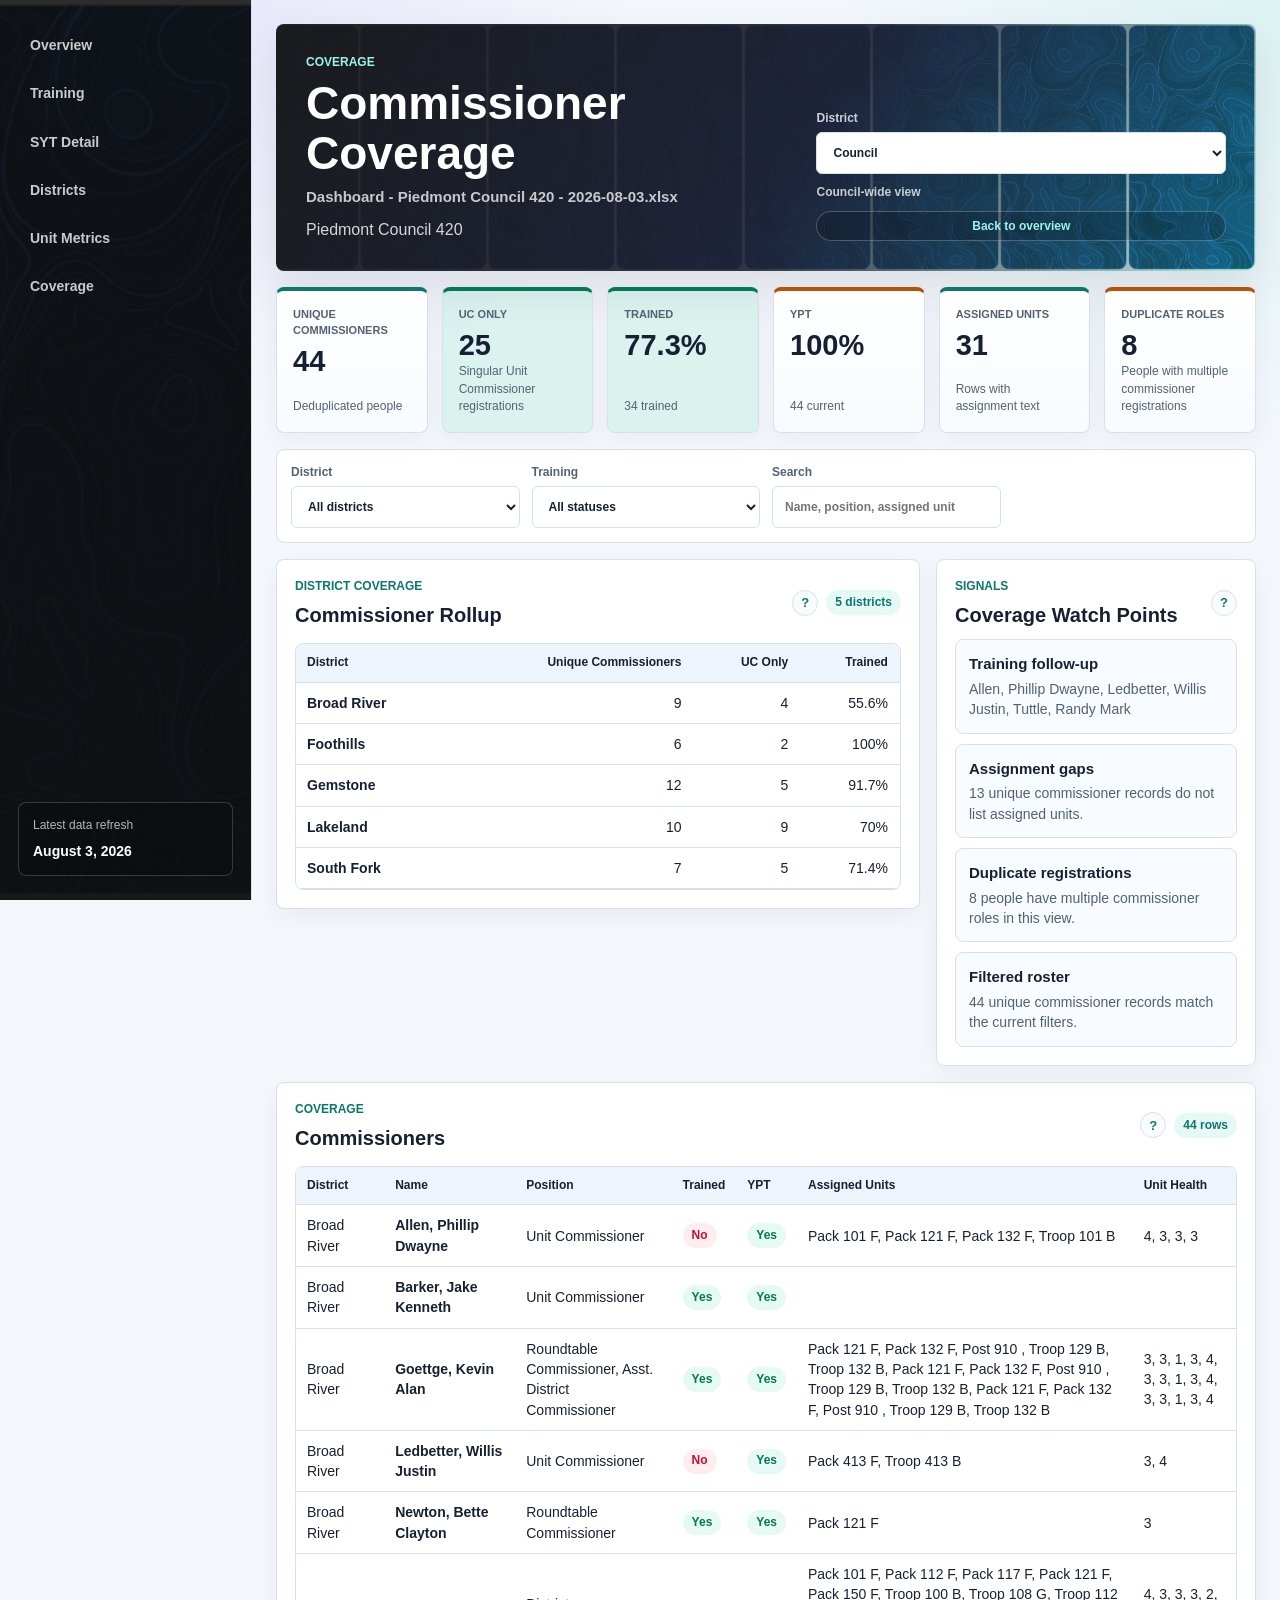
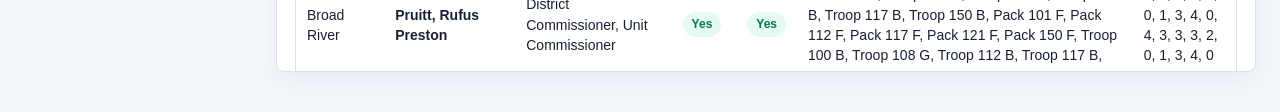
==== commit 33665b80: "Publish Piedmont Council 420 dashboard snapshot" ====
--- a/commissioners.html
+++ b/commissioners.html
@@ -4,7 +4,7 @@
   <meta charset="utf-8">
   <meta name="viewport" content="width=device-width, initial-scale=1">
   <title>Piedmont Council 420 - Commissioner Coverage</title>
-  <link rel="stylesheet" href="assets/dashboard-20260702-district-filter-v4.css">
+  <link rel="stylesheet" href="assets/dashboard-20260710-source-onedrive-link-v1.css">
 </head>
 <body>
   <div class="app-shell">
@@ -14,19 +14,19 @@
         <a href="training.html">Training</a>
         <a href="syt.html">SYT Detail</a>
         <a href="membership.html">Districts</a>
-        <a href="unit-metrics.html">Priority Units</a>
+        <a href="unit-metrics.html">Unit Metrics</a>
         <a href="commissioners.html">Coverage</a>
       </nav>
       <div class="sidebar-note">
         <span>Latest data refresh</span>
-        <strong>June 29, 2026</strong>
+        <strong>August 3, 2026</strong>
       </div>
     </aside>
     <main>
       <header class="hero">
         <div>
           <p class="eyebrow">Coverage</p>
-          <h1>Commissioner Coverage <span class="title-data-date">Dashboard - PC - 2026-06-29.xlsx</span></h1>
+          <h1>Commissioner Coverage <span class="title-data-date">Dashboard - Piedmont Council 420 - 2026-08-03.xlsx</span></h1>
           <p class="lede">Piedmont Council 420</p>
         </div>
         <div class="hero-actions masthead-filters" aria-label="Dashboard filters">
@@ -50,7 +50,7 @@
     
     </main>
   </div>
-  <script>window.COUNCIL_DATA = {"name":"Piedmont Council 420","slug":"piedmont-council-420","folder":"/Users/petersargent/Library/CloudStorage/GoogleDrive-peter@imetpetersargent.com/Shared drives/Other Council Metric Reports/Piedmont Council 420","source":"/Users/petersargent/Library/CloudStorage/GoogleDrive-peter@imetpetersargent.com/Shared drives/Other Council Metric Reports/Piedmont Council 420/Dashboard - PC - 2026-06-29.xlsx","source_name":"Dashboard - PC - 2026-06-29.xlsx","source_mtime":"2026-06-28T20:39:59","council":{"units":159.0,"members":3114.0,"last_year_members":3143.0,"yoy_delta":-29.0,"at_risk_units":83,"healthy_units":42,"commissioners":45,"unit_commissioners_only":26,"duplicate_commissioner_registrations":10,"yoy_pct":-0.00922685332484887,"at_risk_rate":0.5220125786163522,"healthy_rate":0.2641509433962264,"avg_metric":2.5660377358490565,"training_pct":0.6171163412119829,"syt_pct":0.9305040715720764,"status_counts":{"Monitor":1,"Needs Attention":3,"On Track":1}},"districts":[{"district":"Broad River","district_label":"Broad River 01","units":23.0,"members":469.0,"last_year_members":487.0,"yoy_delta":-18.0,"yoy_pct":-0.03696098562628337,"year_end_2025":606.0,"year_end_delta":-137.0,"year_end_pct":-0.22607260726072606,"syt_pct":0.9166666666666666,"pin_pct":0.9565217391304348,"district_chair":null,"district_commissioner":"Rufus Pruitt","field_exec":null,"avg_metric":2.782608695652174,"metric_0_2_rate":0.09,"metric_3_rate":0.07,"metric_4_5_rate":0.07,"ul_cc_trained_rate":0.4782608695652174,"small_unit_rate":0.7391304347826086,"membership_yoy_growth_rate":0.5652173913043478,"rank_advancement_rate":0.7391304347826086,"outdoor_rate":0.2608695652173913,"retention_rate":0.57,"packs":9.0,"pack_connect_pct":0.3333,"troops":12.0,"troop_connect_pct":0.75,"not_renewed_pct":0.0,"commissioner_trained_pct":0.5455,"training_pct":0.6111111111111112,"direct_contact_training_pct":0.6338028169014085,"at_risk_units":9,"healthy_units":7,"at_risk_rate":0.391304347826087,"healthy_rate":0.30434782608695654,"status":"Monitor"},{"district":"Foothills","district_label":"Foothills 10","units":28.0,"members":460.0,"last_year_members":379.0,"yoy_delta":81.0,"yoy_pct":0.21372031662269128,"year_end_2025":495.0,"year_end_delta":-35.0,"year_end_pct":-0.0707070707070707,"syt_pct":1.0,"pin_pct":0.8214285714285714,"district_chair":null,"district_commissioner":"Mitchell Cloud","field_exec":null,"avg_metric":2.357142857142857,"metric_0_2_rate":0.17,"metric_3_rate":0.07,"metric_4_5_rate":0.04,"ul_cc_trained_rate":0.39285714285714285,"small_unit_rate":0.5714285714285714,"membership_yoy_growth_rate":0.5714285714285714,"rank_advancement_rate":0.6785714285714286,"outdoor_rate":0.14285714285714285,"retention_rate":0.5096428571428572,"packs":10.0,"pack_connect_pct":0.0,"troops":12.0,"troop_connect_pct":0.0833,"not_renewed_pct":0.17859999999999998,"commissioner_trained_pct":1.0,"training_pct":0.6620370370370371,"direct_contact_training_pct":0.6190476190476191,"at_risk_units":17,"healthy_units":4,"at_risk_rate":0.6071428571428571,"healthy_rate":0.14285714285714285,"status":"Needs Attention"},{"district":"Gemstone","district_label":"Gemstone 11","units":28.0,"members":663.0,"last_year_members":733.0,"yoy_delta":-70.0,"yoy_pct":-0.09549795361527967,"year_end_2025":789.0,"year_end_delta":-126.0,"year_end_pct":-0.1596958174904943,"syt_pct":0.996268656716418,"pin_pct":0.8571428571428571,"district_chair":"Manuel Lopez","district_commissioner":"Tommy Deweese","field_exec":null,"avg_metric":3.4642857142857144,"metric_0_2_rate":0.1,"metric_3_rate":1.0,"metric_4_5_rate":0.17,"ul_cc_trained_rate":0.7142857142857143,"small_unit_rate":0.7857142857142857,"membership_yoy_growth_rate":0.6071428571428571,"rank_advancement_rate":0.7142857142857143,"outdoor_rate":0.6428571428571429,"retention_rate":0.4792857142857143,"packs":8.0,"pack_connect_pct":0.875,"troops":13.0,"troop_connect_pct":0.8462000000000001,"not_renewed_pct":0.035699999999999996,"commissioner_trained_pct":0.9286,"training_pct":0.7943107221006565,"direct_contact_training_pct":0.7125,"at_risk_units":10,"healthy_units":17,"at_risk_rate":0.35714285714285715,"healthy_rate":0.6071428571428571,"status":"On Track"},{"district":"Lakeland","district_label":"Lakeland 12","units":32.0,"members":612.0,"last_year_members":607.0,"yoy_delta":5.0,"yoy_pct":0.008237232289950576,"year_end_2025":729.0,"year_end_delta":-117.0,"year_end_pct":-0.16049382716049382,"syt_pct":0.985781990521327,"pin_pct":0.875,"district_chair":"David Metz","district_commissioner":"Daniel Schumann","field_exec":null,"avg_metric":2.21875,"metric_0_2_rate":0.2,"metric_3_rate":0.08,"metric_4_5_rate":0.04,"ul_cc_trained_rate":0.34375,"small_unit_rate":0.53125,"membership_yoy_growth_rate":0.59375,"rank_advancement_rate":0.6875,"outdoor_rate":0.0625,"retention_rate":0.591875,"packs":12.0,"pack_connect_pct":0.0833,"troops":18.0,"troop_connect_pct":0.16670000000000001,"not_renewed_pct":0.0313,"commissioner_trained_pct":0.7273000000000001,"training_pct":0.6155988857938719,"direct_contact_training_pct":0.5901639344262295,"at_risk_units":20,"healthy_units":4,"at_risk_rate":0.625,"healthy_rate":0.125,"status":"Needs Attention"},{"district":"South Fork","district_label":"South Fork 02","units":48.0,"members":910.0,"last_year_members":937.0,"yoy_delta":-27.0,"yoy_pct":-0.0288153681963714,"year_end_2025":1116.0,"year_end_delta":-206.0,"year_end_pct":-0.18458781362007168,"syt_pct":0.8174157303370787,"pin_pct":0.8958333333333334,"district_chair":null,"district_commissioner":"Jason Berg","field_exec":null,"avg_metric":2.2916666666666665,"metric_0_2_rate":0.27,"metric_3_rate":0.11,"metric_4_5_rate":0.1,"ul_cc_trained_rate":0.3541666666666667,"small_unit_rate":0.625,"membership_yoy_growth_rate":0.4791666666666667,"rank_advancement_rate":0.6875,"outdoor_rate":0.14583333333333334,"retention_rate":0.609375,"packs":20.0,"pack_connect_pct":0.15,"troops":20.0,"troop_connect_pct":0.15,"not_renewed_pct":0.0417,"commissioner_trained_pct":0.6667000000000001,"training_pct":0.4914383561643836,"direct_contact_training_pct":0.3691588785046729,"at_risk_units":27,"healthy_units":10,"at_risk_rate":0.5625,"healthy_rate":0.20833333333333334,"status":"Needs Attention"}],"training":{"available":true,"dive":{"available":true,"council":{"district":"Piedmont Council","district_label":"Piedmont Council","all_scouters_pct":0.6220772158781946,"direct_contact_pct":0.5560675883256528,"all_scouters_count":null,"direct_contact_count":null},"districts":[{"district":"Broad River","district_label":"Broad River 01","all_scouters_pct":0.6111111111111112,"direct_contact_pct":0.6338028169014085,"all_scouters_count":null,"direct_contact_count":null},{"district":"Foothills","district_label":"Foothills 10","all_scouters_pct":0.6620370370370371,"direct_contact_pct":0.6190476190476191,"all_scouters_count":null,"direct_contact_count":null},{"district":"Gemstone","district_label":"Gemstone 11","all_scouters_pct":0.7943107221006565,"direct_contact_pct":0.7125,"all_scouters_count":null,"direct_contact_count":null},{"district":"Lakeland","district_label":"Lakeland 12","all_scouters_pct":0.6155988857938719,"direct_contact_pct":0.5901639344262295,"all_scouters_count":null,"direct_contact_count":null},{"district":"South Fork","district_label":"South Fork 02","all_scouters_pct":0.4914383561643836,"direct_contact_pct":0.3691588785046729,"all_scouters_count":null,"direct_contact_count":null}],"direct_contact_honor_roll":[{"district":"Broad River","unit":"Pack 101 F"},{"district":"Broad River","unit":"Pack 121 F"},{"district":"Broad River","unit":"Troop 104 B"},{"district":"Broad River","unit":"Troop 402 B"},{"district":"Broad River","unit":"Troop 413 B"},{"district":"Foothills","unit":"Pack 190 F"},{"district":"Foothills","unit":"Pack 199 B"},{"district":"Foothills","unit":"Pack 260 F"},{"district":"Foothills","unit":"Pack 369 F"},{"district":"Foothills","unit":"Post 731"},{"district":"Foothills","unit":"Troop 192 B"},{"district":"Foothills","unit":"Troop 199 B"},{"district":"Foothills","unit":"Troop 899 B"},{"district":"Gemstone","unit":"Crew 314"},{"district":"Gemstone","unit":"Pack 173 F"},{"district":"Gemstone","unit":"Pack 363 B"},{"district":"Gemstone","unit":"Pack 377 F"},{"district":"Gemstone","unit":"Ship 171"},{"district":"Gemstone","unit":"Troop 373 F"},{"district":"Gemstone","unit":"Troop 1166 G"},{"district":"Gemstone","unit":"Troop 1314 F"},{"district":"Gemstone","unit":"Troop 5171 G"},{"district":"Lakeland","unit":"Pack 238 F"},{"district":"Lakeland","unit":"Pack 381 F"},{"district":"Lakeland","unit":"Post 392"},{"district":"Lakeland","unit":"Troop 238 B"},{"district":"Lakeland","unit":"Troop 275 B"},{"district":"Lakeland","unit":"Troop 325 F"},{"district":"Lakeland","unit":"Troop 1327 G"},{"district":"South Fork","unit":"Crew 6"},{"district":"South Fork","unit":"Pack 72 F"},{"district":"South Fork","unit":"Troop 59 B"},{"district":"South Fork","unit":"Troop 72 F"}],"all_scouters_honor_roll":[{"district":"Broad River","unit":"Pack 101 F"},{"district":"Broad River","unit":"Pack 121 F"},{"district":"Broad River","unit":"Troop 108 G"},{"district":"Broad River","unit":"Troop 402 B"},{"district":"Broad River","unit":"Troop 413 B"},{"district":"Foothills","unit":"Pack 190 F"},{"district":"Foothills","unit":"Pack 199 B"},{"district":"Foothills","unit":"Pack 260 F"},{"district":"Foothills","unit":"Troop 898 B"},{"district":"Gemstone","unit":"Pack 377 F"},{"district":"Gemstone","unit":"Troop 373 F"},{"district":"Lakeland","unit":"Troop 238 B"},{"district":"South Fork","unit":"Pack 72 F"}],"no_baloo_packs":[{"district":"Broad River","unit":"Pack 112 F"},{"district":"Foothills","unit":"Pack 199 B"},{"district":"Foothills","unit":"Pack 898 F"},{"district":"Lakeland","unit":"Pack 275 F"},{"district":"Lakeland","unit":"Pack 771 F"},{"district":"South Fork","unit":"Pack 72 F"}]},"people":{"available":true,"total":1839,"trained":1144,"trained_pct":0.6220772158781946,"direct_contact":651,"direct_contact_trained":362,"direct_contact_trained_pct":0.5560675883256528,"districts":[{"district":"Council","total":25,"trained":9,"trained_pct":0.36,"direct_contact":0,"direct_contact_trained":0,"direct_contact_trained_pct":null},{"district":"South Fork","total":584,"trained":287,"trained_pct":0.4914383561643836,"direct_contact":214,"direct_contact_trained":79,"direct_contact_trained_pct":0.3691588785046729},{"district":"Broad River","total":198,"trained":121,"trained_pct":0.6111111111111112,"direct_contact":71,"direct_contact_trained":45,"direct_contact_trained_pct":0.6338028169014085},{"district":"Lakeland","total":359,"trained":221,"trained_pct":0.6155988857938719,"direct_contact":122,"direct_contact_trained":72,"direct_contact_trained_pct":0.5901639344262295},{"district":"Foothills","total":216,"trained":143,"trained_pct":0.6620370370370371,"direct_contact":84,"direct_contact_trained":52,"direct_contact_trained_pct":0.6190476190476191},{"district":"Gemstone","total":457,"trained":363,"trained_pct":0.7943107221006565,"direct_contact":160,"direct_contact_trained":114,"direct_contact_trained_pct":0.7125}],"rows":[{"district":"Council","unit":"","unit_type":"","name":"Balog, Mark Lewis","position":"Council Executive Board Member","trained":true,"direct_contact":false,"mandatory_codes":"","classroom_codes":"","online_codes":"","syt_expires":"2027-02-11T00:00:00","hazardous_weather_expires":null,"baloo_expires":null},{"district":"Council","unit":"","unit_type":"","name":"Benfield, Rex G","position":"Council Executive Board Member","trained":false,"direct_contact":false,"mandatory_codes":"","classroom_codes":"H91","online_codes":"SCO_16001, SCO_16002, SCO_16003, SCO_16004, SCO_16005, SCO_16006, SCO_16007, SCO_16008, SCO_16009","syt_expires":"2027-06-03T00:00:00","hazardous_weather_expires":null,"baloo_expires":null},{"district":"Council","unit":"","unit_type":"","name":"Berg, Jason David","position":"Council Executive Board Member","trained":false,"direct_contact":false,"mandatory_codes":"","classroom_codes":"H91","online_codes":"SCO_16003, SCO_16004, SCO_16005, SCO_16006, SCO_16007, SCO_16008, SCO_16009","syt_expires":"2027-05-14T00:00:00","hazardous_weather_expires":null,"baloo_expires":null},{"district":"Council","unit":"","unit_type":"","name":"Cody, David Emmett","position":"Council Executive Board Member","trained":false,"direct_contact":false,"mandatory_codes":"","classroom_codes":"H91","online_codes":"SCO_1000, SCO_1002, SCO_16001, SCO_16002, SCO_16003, SCO_16004, SCO_16005, SCO_16006, SCO_16007, SCO_16008, SCO_16009","syt_expires":"2027-01-10T00:00:00","hazardous_weather_expires":null,"baloo_expires":null},{"district":"Council","unit":"","unit_type":"","name":"Culbreth, Michael Winder","position":"Merit Badge Counselor","trained":true,"direct_contact":false,"mandatory_codes":"","classroom_codes":"","online_codes":"","syt_expires":"2027-03-16T00:00:00","hazardous_weather_expires":null,"baloo_expires":null},{"district":"Council","unit":"","unit_type":"","name":"Deal, Glenn Perry","position":"Council Executive Board Member","trained":false,"direct_contact":false,"mandatory_codes":"","classroom_codes":"H91","online_codes":"SCO_1000, SCO_1002, SCO_16001, SCO_16002, SCO_16003, SCO_16004, SCO_16005, SCO_16006, SCO_16007, SCO_16008, SCO_16009","syt_expires":"2026-11-24T00:00:00","hazardous_weather_expires":null,"baloo_expires":null},{"district":"Council","unit":"","unit_type":"","name":"Faruque, Mark Ahmed","position":"Council Executive Board Member","trained":false,"direct_contact":false,"mandatory_codes":"","classroom_codes":"H91","online_codes":"SCO_1000, SCO_1002, SCO_16001, SCO_16002, SCO_16003, SCO_16004, SCO_16005, SCO_16006, SCO_16007, SCO_16008, SCO_16009","syt_expires":"2027-04-16T00:00:00","hazardous_weather_expires":null,"baloo_expires":null},{"district":"Council","unit":"","unit_type":"","name":"Fisher, Jeremy Eleazer","position":"Council Executive Board Member","trained":true,"direct_contact":false,"mandatory_codes":"","classroom_codes":"","online_codes":"","syt_expires":"2027-05-24T00:00:00","hazardous_weather_expires":null,"baloo_expires":null},{"district":"Council","unit":"","unit_type":"","name":"Gallman, Charles William","position":"Council Executive Board Member","trained":false,"direct_contact":false,"mandatory_codes":"","classroom_codes":"H91","online_codes":"SCO_1000, SCO_1002, SCO_16001, SCO_16002, SCO_16003, SCO_16004, SCO_16005, SCO_16006, SCO_16007, SCO_16008, SCO_16009","syt_expires":"2027-05-30T00:00:00","hazardous_weather_expires":null,"baloo_expires":null},{"district":"Council","unit":"","unit_type":"","name":"Gantt, Kevin Lee","position":"Council Executive Board Member","trained":false,"direct_contact":false,"mandatory_codes":"","classroom_codes":"H91","online_codes":"SCO_1000, SCO_1002, SCO_16001, SCO_16002, SCO_16003, SCO_16004, SCO_16005, SCO_16006, SCO_16007, SCO_16008, SCO_16009","syt_expires":"2027-02-15T00:00:00","hazardous_weather_expires":null,"baloo_expires":null},{"district":"Council","unit":"","unit_type":"","name":"Goettge, Kevin Alan","position":"Roundtable Commissioner","trained":true,"direct_contact":false,"mandatory_codes":"","classroom_codes":"","online_codes":"","syt_expires":"2026-11-28T00:00:00","hazardous_weather_expires":null,"baloo_expires":null},{"district":"Council","unit":"","unit_type":"","name":"Hissom, Brian Scott","position":"Council Executive Board Member","trained":false,"direct_contact":false,"mandatory_codes":"","classroom_codes":"H91","online_codes":"SCO_16001, SCO_16002, SCO_16003, SCO_16004, SCO_16005, SCO_16006, SCO_16007, SCO_16008, SCO_16009","syt_expires":"2027-05-25T00:00:00","hazardous_weather_expires":null,"baloo_expires":null},{"district":"Council","unit":"","unit_type":"","name":"Hollar, Warren ","position":"Council Executive Board Member","trained":false,"direct_contact":false,"mandatory_codes":"","classroom_codes":"H91","online_codes":"SCO_16001, SCO_16002, SCO_16003, SCO_16004, SCO_16005, SCO_16006, SCO_16007, SCO_16008, SCO_16009","syt_expires":"2027-01-25T00:00:00","hazardous_weather_expires":null,"baloo_expires":null},{"district":"Council","unit":"","unit_type":"","name":"Hunt, David Charles","position":"Council Executive Board Member","trained":false,"direct_contact":false,"mandatory_codes":"","classroom_codes":"H91","online_codes":"SCO_1000, SCO_1002, SCO_16001, SCO_16002, SCO_16003, SCO_16004, SCO_16005, SCO_16006, SCO_16007, SCO_16008, SCO_16009","syt_expires":"2027-05-30T00:00:00","hazardous_weather_expires":null,"baloo_expires":null},{"district":"Council","unit":"","unit_type":"","name":"Laws, Karen Seagle","position":"Council Executive Board Member","trained":false,"direct_contact":false,"mandatory_codes":"","classroom_codes":"H91","online_codes":"SCO_16001, SCO_16002, SCO_16003, SCO_16004, SCO_16005, SCO_16006, SCO_16007, SCO_16008, SCO_16009","syt_expires":"2027-05-27T00:00:00","hazardous_weather_expires":null,"baloo_expires":null},{"district":"Council","unit":"","unit_type":"","name":"McClamrock, William Kimbrough","position":"Council Executive Board Member","trained":true,"direct_contact":false,"mandatory_codes":"","classroom_codes":"","online_codes":"","syt_expires":"2027-06-02T00:00:00","hazardous_weather_expires":null,"baloo_expires":null},{"district":"Council","unit":"","unit_type":"","name":"McDonald, Bryan Rebel","position":"Council Executive Board Member","trained":true,"direct_contact":false,"mandatory_codes":"","classroom_codes":"","online_codes":"","syt_expires":"2027-02-09T00:00:00","hazardous_weather_expires":null,"baloo_expires":null},{"district":"Council","unit":"","unit_type":"","name":"McGuire, Franklin Riley","position":"Council Executive Board Member","trained":false,"direct_contact":false,"mandatory_codes":"","classroom_codes":"H91","online_codes":"SCO_1000, SCO_1002, SCO_16001, SCO_16002, SCO_16003, SCO_16004, SCO_16005, SCO_16006, SCO_16007, SCO_16008, SCO_16009","syt_expires":"2027-05-31T00:00:00","hazardous_weather_expires":null,"baloo_expires":null},{"district":"Council","unit":"","unit_type":"","name":"Mills, Bradley Wayne","position":"Council Executive Board Member","trained":false,"direct_contact":false,"mandatory_codes":"","classroom_codes":"H91","online_codes":"SCO_1000, SCO_1002, SCO_16001, SCO_16002, SCO_16003, SCO_16004, SCO_16005, SCO_16006, SCO_16007, SCO_16008, SCO_16009","syt_expires":"2027-04-08T00:00:00","hazardous_weather_expires":null,"baloo_expires":null},{"district":"Council","unit":"","unit_type":"","name":"Pearson, Sebrena Stevenson","position":"Council Executive Board Member","trained":true,"direct_contact":false,"mandatory_codes":"","classroom_codes":"","online_codes":"","syt_expires":"2027-06-01T00:00:00","hazardous_weather_expires":null,"baloo_expires":null},{"district":"Council","unit":"","unit_type":"","name":"Sevilla, Richard John","position":"Council Commissioner","trained":true,"direct_contact":false,"mandatory_codes":"","classroom_codes":"","online_codes":"","syt_expires":"2027-03-24T00:00:00","hazardous_weather_expires":null,"baloo_expires":null},{"district":"Council","unit":"","unit_type":"","name":"Skillestad, Mark Thomas","position":"Council Executive Board Member","trained":false,"direct_contact":false,"mandatory_codes":"","classroom_codes":"H91","online_codes":"SCO_1000, SCO_1002, SCO_16001, SCO_16002, SCO_16003, SCO_16004, SCO_16005, SCO_16006, SCO_16007, SCO_16008, SCO_16009","syt_expires":"2026-10-28T00:00:00","hazardous_weather_expires":null,"baloo_expires":null},{"district":"Council","unit":"","unit_type":"","name":"Skillestad, Mark Thomas","position":"Council Treasurer","trained":false,"direct_contact":false,"mandatory_codes":"","classroom_codes":"H91","online_codes":"SCO_1000, SCO_1002, SCO_16001, SCO_16002, SCO_16003, SCO_16004, SCO_16005, SCO_16006, SCO_16007, SCO_16008, SCO_16009","syt_expires":"2026-10-28T00:00:00","hazardous_weather_expires":null,"baloo_expires":null},{"district":"Council","unit":"","unit_type":"","name":"Stoudt, Jeffrey Lee","position":"Council Executive Board Member","trained":false,"direct_contact":false,"mandatory_codes":"","classroom_codes":"H91","online_codes":"SCO_16003, SCO_16004, SCO_16005, SCO_16006, SCO_16007, SCO_16008, SCO_16009","syt_expires":"2026-07-14T00:00:00","hazardous_weather_expires":null,"baloo_expires":null},{"district":"Council","unit":"","unit_type":"","name":"Williamson, Mark Bascom","position":"Council Executive Board Member","trained":true,"direct_contact":false,"mandatory_codes":"","classroom_codes":"","online_codes":"","syt_expires":"2027-03-11T00:00:00","hazardous_weather_expires":null,"baloo_expires":null},{"district":"Broad River","unit":"","unit_type":"","name":"Allen, Phillip Dwayne","position":"Unit Commissioner","trained":false,"direct_contact":false,"mandatory_codes":"","classroom_codes":"SCO_770, SCO_771, SCO_772, SCO_773, SCO_774, SCO_775, SCO_776, SCO_777, SCO_778, SCO_779, SCO_780, SCO_781","online_codes":"","syt_expires":"2027-06-02T00:00:00","hazardous_weather_expires":null,"baloo_expires":null},{"district":"Broad River","unit":"","unit_type":"","name":"Barker, Jake Kenneth","position":"Unit Commissioner","trained":true,"direct_contact":false,"mandatory_codes":"","classroom_codes":"","online_codes":"","syt_expires":"2027-03-27T00:00:00","hazardous_weather_expires":null,"baloo_expires":null},{"district":"Broad River","unit":"","unit_type":"","name":"Bolin, Dennis Gary","position":"Merit Badge Counselor","trained":true,"direct_contact":false,"mandatory_codes":"","classroom_codes":"","online_codes":"","syt_expires":"2027-04-02T00:00:00","hazardous_weather_expires":null,"baloo_expires":null},{"district":"Broad River","unit":"","unit_type":"","name":"Costner, Elbert Stephen","position":"District Committee Member","trained":false,"direct_contact":false,"mandatory_codes":"","classroom_codes":"D61","online_codes":"SCO_1000, SCO_1002, SCO_1004, SCO_1005, SCO_1006, SCO_1007, SCO_11012, SCO_11013, SCO_11016, SCO_11017, SCO_11059, SCO_1109, SCO_11105, SCO_11106, SCO_11107, SCO_11108, SCO_1264, SCO_1502, SCO_1503, SCO_1504, SCO_1505, SCO_1508, SCO_1509, SCO_1510, SCO_607","syt_expires":"2027-06-10T00:00:00","hazardous_weather_expires":null,"baloo_expires":null},{"district":"Broad River","unit":"","unit_type":"","name":"Estridge, David A","position":"Merit Badge Counselor","trained":true,"direct_contact":false,"mandatory_codes":"","classroom_codes":"","online_codes":"","syt_expires":"2027-05-28T00:00:00","hazardous_weather_expires":null,"baloo_expires":null},{"district":"Broad River","unit":"","unit_type":"","name":"Goettge, Kevin Alan","position":"District Member-at-Large","trained":false,"direct_contact":false,"mandatory_codes":"","classroom_codes":"","online_codes":"SCO_1000, SCO_1002, SCO_1004, SCO_1005, SCO_1006, SCO_1007, SCO_11012, SCO_11013, SCO_11016, SCO_11017, SCO_11059, SCO_1109, SCO_11105, SCO_11106, SCO_11107, SCO_11108, SCO_1264, SCO_1502, SCO_1503, SCO_1504, SCO_1505, SCO_1508, SCO_1509, SCO_1510, SCO_607","syt_expires":"2026-11-28T00:00:00","hazardous_weather_expires":null,"baloo_expires":null},{"district":"Broad River","unit":"","unit_type":"","name":"Goettge, Kevin Alan","position":"Roundtable Commissioner","trained":true,"direct_contact":false,"mandatory_codes":"","classroom_codes":"","online_codes":"","syt_expires":"2026-11-28T00:00:00","hazardous_weather_expires":null,"baloo_expires":null},{"district":"Broad River","unit":"","unit_type":"","name":"Goettge, Kevin Alan","position":"Asst. District Commissioner","trained":false,"direct_contact":false,"mandatory_codes":"","classroom_codes":"","online_codes":"","syt_expires":"2026-11-28T00:00:00","hazardous_weather_expires":null,"baloo_expires":null},{"district":"Broad River","unit":"","unit_type":"","name":"Goettge, Kevin Alan","position":"Asst. District Commissioner","trained":true,"direct_contact":false,"mandatory_codes":"","classroom_codes":"","online_codes":"","syt_expires":"2026-11-28T00:00:00","hazardous_weather_expires":null,"baloo_expires":null},{"district":"Broad River","unit":"","unit_type":"","name":"Greene, Donnie Lee","position":"District Member-at-Large","trained":false,"direct_contact":false,"mandatory_codes":"","classroom_codes":"","online_codes":"SCO_1000, SCO_1002, SCO_1004, SCO_1005, SCO_1006, SCO_1007, SCO_11012, SCO_11013, SCO_11016, SCO_11017, SCO_11059, SCO_1109, SCO_11105, SCO_11106, SCO_11107, SCO_11108, SCO_1264, SCO_1502, SCO_1503, SCO_1504, SCO_1505, SCO_1508, SCO_1509, SCO_1510, SCO_607","syt_expires":"2027-05-31T00:00:00","hazardous_weather_expires":null,"baloo_expires":null},{"district":"Broad River","unit":"","unit_type":"","name":"Humes, Julia Lynn","position":"Merit Badge Counselor","trained":true,"direct_contact":false,"mandatory_codes":"","classroom_codes":"","online_codes":"","syt_expires":"2027-04-09T00:00:00","hazardous_weather_expires":null,"baloo_expires":null},{"district":"Broad River","unit":"","unit_type":"","name":"Kaiser, John ","position":"Merit Badge Counselor","trained":true,"direct_contact":false,"mandatory_codes":"","classroom_codes":"","online_codes":"","syt_expires":"2027-05-31T00:00:00","hazardous_weather_expires":null,"baloo_expires":null},{"district":"Broad River","unit":"","unit_type":"","name":"Ledbetter, Willis Justin","position":"Unit Commissioner","trained":false,"direct_contact":false,"mandatory_codes":"","classroom_codes":"SCO_773, SCO_774, SCO_775, SCO_776","online_codes":"","syt_expires":"2027-04-08T00:00:00","hazardous_weather_expires":null,"baloo_expires":null},{"district":"Broad River","unit":"","unit_type":"","name":"Newton, Bette Clayton","position":"Roundtable Commissioner","trained":true,"direct_contact":false,"mandatory_codes":"","classroom_codes":"","online_codes":"","syt_expires":"2027-05-28T00:00:00","hazardous_weather_expires":null,"baloo_expires":null},{"district":"Broad River","unit":"","unit_type":"","name":"Pruemer, Anthony Scott","position":"Merit Badge Counselor","trained":true,"direct_contact":false,"mandatory_codes":"","classroom_codes":"","online_codes":"","syt_expires":"2027-04-22T00:00:00","hazardous_weather_expires":null,"baloo_expires":null},{"district":"Broad River","unit":"","unit_type":"","name":"Pruemer, Trudee Maree","position":"District Member-at-Large","trained":true,"direct_contact":false,"mandatory_codes":"","classroom_codes":"","online_codes":"","syt_expires":"2027-05-14T00:00:00","hazardous_weather_expires":null,"baloo_expires":null},{"district":"Broad River","unit":"","unit_type":"","name":"Pruitt, Rufus Preston","position":"Unit Commissioner","trained":true,"direct_contact":false,"mandatory_codes":"","classroom_codes":"","online_codes":"","syt_expires":"2027-05-15T00:00:00","hazardous_weather_expires":null,"baloo_expires":null},{"district":"Broad River","unit":"","unit_type":"","name":"Pruitt, Rufus Preston","position":"Merit Badge Counselor","trained":true,"direct_contact":false,"mandatory_codes":"","classroom_codes":"","online_codes":"","syt_expires":"2027-05-15T00:00:00","hazardous_weather_expires":null,"baloo_expires":null},{"district":"Broad River","unit":"","unit_type":"","name":"Pruitt, Rufus Preston","position":"District Commissioner","trained":true,"direct_contact":false,"mandatory_codes":"","classroom_codes":"","online_codes":"","syt_expires":"2027-05-15T00:00:00","hazardous_weather_expires":null,"baloo_expires":null},{"district":"Broad River","unit":"","unit_type":"","name":"Romich, Gary Lee","position":"Unit Commissioner","trained":true,"direct_contact":false,"mandatory_codes":"","classroom_codes":"","online_codes":"","syt_expires":"2027-05-21T00:00:00","hazardous_weather_expires":null,"baloo_expires":null},{"district":"Broad River","unit":"","unit_type":"","name":"Tuttle, Randy Mark","position":"Roundtable Commissioner","trained":false,"direct_contact":false,"mandatory_codes":"","classroom_codes":"SCO_771, SCO_777, SCO_782, SCO_783, SCO_784, SCO_785, SCO_786, SCO_787, SCO_904","online_codes":"","syt_expires":"2027-05-27T00:00:00","hazardous_weather_expires":null,"baloo_expires":null},{"district":"Broad River","unit":"","unit_type":"","name":"Velky, Stephen Edward","position":"Merit Badge Counselor","trained":true,"direct_contact":false,"mandatory_codes":"","classroom_codes":"","online_codes":"","syt_expires":"2027-05-31T00:00:00","hazardous_weather_expires":null,"baloo_expires":null},{"district":"Broad River","unit":"","unit_type":"","name":"Vestal, Michael Brandon","position":"Roundtable Commissioner","trained":false,"direct_contact":false,"mandatory_codes":"","classroom_codes":"SCO_771, SCO_777, SCO_782, SCO_783, SCO_784, SCO_785, SCO_786, SCO_787, SCO_904","online_codes":"","syt_expires":"2027-05-28T00:00:00","hazardous_weather_expires":null,"baloo_expires":null},{"district":"Broad River","unit":"Pack 92 F","unit_type":"Pack","name":"Bolin, Dennis Gary","position":"Committee Member","trained":false,"direct_contact":false,"mandatory_codes":"","classroom_codes":"C60","online_codes":"SCO_450, SCO_451, SCO_454, SCO_459, SCO_460, SCO_461, SCO_462, SCO_463, SCO_466","syt_expires":"2027-04-02T00:00:00","hazardous_weather_expires":null,"baloo_expires":null},{"district":"Broad River","unit":"Pack 92 F","unit_type":"Pack","name":"McComas, Gregory ","position":"Committee Member","trained":false,"direct_contact":false,"mandatory_codes":"","classroom_codes":"C60","online_codes":"SCO_450, SCO_451, SCO_454, SCO_459, SCO_460, SCO_461, SCO_462, SCO_463, SCO_466","syt_expires":"2027-05-24T00:00:00","hazardous_weather_expires":null,"baloo_expires":"Yes"},{"district":"Broad River","unit":"Pack 92 F","unit_type":"Pack","name":"Oakley, Joseph Wayne","position":"Cubmaster","trained":false,"direct_contact":true,"mandatory_codes":"SCO_800","classroom_codes":"C40","online_codes":"SCO_450, SCO_451, SCO_453, SCO_454, SCO_457, SCO_458, SCO_460, SCO_461, SCO_462, SCO_463, SCO_464, SCO_465, SCO_466","syt_expires":"2027-03-24T00:00:00","hazardous_weather_expires":"SCO_800","baloo_expires":null},{"district":"Broad River","unit":"Pack 92 F","unit_type":"Pack","name":"Velky, Stephen Edward","position":"Committee Chair","trained":false,"direct_contact":false,"mandatory_codes":"","classroom_codes":"C60","online_codes":"SCO_450, SCO_451, SCO_453, SCO_454, SCO_459, SCO_460, SCO_461, SCO_462, SCO_463, SCO_465, SCO_466, SCO_467, SCO_468, SCO_469","syt_expires":"2027-05-31T00:00:00","hazardous_weather_expires":null,"baloo_expires":null},{"district":"Broad River","unit":"Pack 92 F","unit_type":"Pack","name":"Velky, Stephen Edward","position":"Chartered Organization Rep.","trained":false,"direct_contact":false,"mandatory_codes":"","classroom_codes":"D72","online_codes":"SCO_267, SCO_268, SCO_269, SCO_270","syt_expires":"2027-05-31T00:00:00","hazardous_weather_expires":null,"baloo_expires":null},{"district":"Broad River","unit":"Pack 101 F","unit_type":"Pack","name":"Barker, Tammy ","position":"Den Leader","trained":true,"direct_contact":true,"mandatory_codes":"","classroom_codes":"","online_codes":"","syt_expires":"2027-04-29T00:00:00","hazardous_weather_expires":"2028-06-14T00:00:00","baloo_expires":null},{"district":"Broad River","unit":"Pack 101 F","unit_type":"Pack","name":"Cabaniss, Garry Marshall","position":"Chartered Organization Rep.","trained":true,"direct_contact":false,"mandatory_codes":"","classroom_codes":"","online_codes":"","syt_expires":"2027-05-21T00:00:00","hazardous_weather_expires":null,"baloo_expires":null},{"district":"Broad River","unit":"Pack 101 F","unit_type":"Pack","name":"Dellinger, Samantha Ann","position":"Den Leader","trained":true,"direct_contact":true,"mandatory_codes":"","classroom_codes":"","online_codes":"","syt_expires":"2026-12-17T00:00:00","hazardous_weather_expires":"2027-06-21T00:00:00","baloo_expires":"Yes"},{"district":"Broad River","unit":"Pack 101 F","unit_type":"Pack","name":"Hayes Franz, Edith Charlene","position":"Committee Member","trained":true,"direct_contact":false,"mandatory_codes":"","classroom_codes":"","online_codes":"","syt_expires":"2026-08-28T00:00:00","hazardous_weather_expires":null,"baloo_expires":null},{"district":"Broad River","unit":"Pack 101 F","unit_type":"Pack","name":"Humes, Julia Lynn","position":"Den Leader","trained":true,"direct_contact":true,"mandatory_codes":"","classroom_codes":"","online_codes":"","syt_expires":"2027-04-09T00:00:00","hazardous_weather_expires":"2027-06-22T00:00:00","baloo_expires":"Yes"},{"district":"Broad River","unit":"Pack 101 F","unit_type":"Pack","name":"Rumfelt, Walter James","position":"Committee Chair","trained":true,"direct_contact":false,"mandatory_codes":"","classroom_codes":"","online_codes":"","syt_expires":"2027-05-29T00:00:00","hazardous_weather_expires":null,"baloo_expires":null},{"district":"Broad River","unit":"Pack 101 F","unit_type":"Pack","name":"Sprinkle, Daniel Justus","position":"Cubmaster","trained":true,"direct_contact":true,"mandatory_codes":"","classroom_codes":"","online_codes":"","syt_expires":"2027-05-20T00:00:00","hazardous_weather_expires":"2027-01-17T00:00:00","baloo_expires":"Yes"},{"district":"Broad River","unit":"Pack 101 F","unit_type":"Pack","name":"Summey, Beatrice Jane","position":"Committee Member","trained":true,"direct_contact":false,"mandatory_codes":"","classroom_codes":"","online_codes":"","syt_expires":"2026-06-23T00:00:00","hazardous_weather_expires":null,"baloo_expires":"Yes"},{"district":"Broad River","unit":"Pack 112 F","unit_type":"Pack","name":"Esposito, Jennifer M","position":"Committee Member","trained":true,"direct_contact":false,"mandatory_codes":"","classroom_codes":"","online_codes":"","syt_expires":"2027-05-29T00:00:00","hazardous_weather_expires":null,"baloo_expires":null},{"district":"Broad River","unit":"Pack 112 F","unit_type":"Pack","name":"Higdon, Josephine Anne","position":"Pack Trainer","trained":false,"direct_contact":false,"mandatory_codes":"D70","classroom_codes":"C60, D70","online_codes":"SCO_20014, SCO_20015, SCO_20016, SCO_20017, SCO_20018, SCO_20019, SCO_20020, SCO_20021, SCO_450, SCO_451, SCO_454, SCO_459, SCO_460, SCO_461, SCO_462, SCO_463, SCO_466","syt_expires":"2027-06-09T00:00:00","hazardous_weather_expires":null,"baloo_expires":null},{"district":"Broad River","unit":"Pack 117 F","unit_type":"Pack","name":"Bridges, Darryl Bruce","position":"Committee Chair","trained":false,"direct_contact":false,"mandatory_codes":"","classroom_codes":"C60","online_codes":"SCO_450, SCO_451, SCO_453, SCO_454, SCO_459, SCO_460, SCO_461, SCO_462, SCO_463, SCO_465, SCO_466, SCO_467, SCO_468, SCO_469","syt_expires":"2027-05-25T00:00:00","hazardous_weather_expires":null,"baloo_expires":null},{"district":"Broad River","unit":"Pack 117 F","unit_type":"Pack","name":"Cook, Matthew Neal","position":"Committee Member","trained":true,"direct_contact":false,"mandatory_codes":"","classroom_codes":"","online_codes":"","syt_expires":"2027-01-09T00:00:00","hazardous_weather_expires":null,"baloo_expires":null},{"district":"Broad River","unit":"Pack 117 F","unit_type":"Pack","name":"Greene, Tommy Clatus","position":"Chartered Organization Rep.","trained":false,"direct_contact":false,"mandatory_codes":"","classroom_codes":"D72","online_codes":"SCO_267, SCO_268, SCO_269, SCO_270","syt_expires":"2027-06-15T00:00:00","hazardous_weather_expires":null,"baloo_expires":null},{"district":"Broad River","unit":"Pack 117 F","unit_type":"Pack","name":"Harris, Brett Thomas","position":"Den Leader","trained":true,"direct_contact":true,"mandatory_codes":"","classroom_codes":"","online_codes":"","syt_expires":"2027-03-06T00:00:00","hazardous_weather_expires":"2027-04-21T00:00:00","baloo_expires":null},{"district":"Broad River","unit":"Pack 117 F","unit_type":"Pack","name":"Harris, Ruth Clemens","position":"Den Leader","trained":true,"direct_contact":true,"mandatory_codes":"","classroom_codes":"","online_codes":"","syt_expires":"2027-05-30T00:00:00","hazardous_weather_expires":"2027-04-21T00:00:00","baloo_expires":null},{"district":"Broad River","unit":"Pack 117 F","unit_type":"Pack","name":"Harris, Ruth Clemens","position":"Cubmaster","trained":false,"direct_contact":true,"mandatory_codes":"","classroom_codes":"C40","online_codes":"SCO_458","syt_expires":"2027-05-30T00:00:00","hazardous_weather_expires":"2027-04-21T00:00:00","baloo_expires":null},{"district":"Broad River","unit":"Pack 117 F","unit_type":"Pack","name":"Pruemer, Trudee Maree","position":"Committee Member","trained":true,"direct_contact":false,"mandatory_codes":"","classroom_codes":"","online_codes":"","syt_expires":"2027-05-14T00:00:00","hazardous_weather_expires":null,"baloo_expires":"Yes"},{"district":"Broad River","unit":"Pack 121 F","unit_type":"Pack","name":"Barker, Jake Kenneth","position":"Committee Member","trained":true,"direct_contact":false,"mandatory_codes":"","classroom_codes":"","online_codes":"","syt_expires":"2027-03-27T00:00:00","hazardous_weather_expires":null,"baloo_expires":null},{"district":"Broad River","unit":"Pack 121 F","unit_type":"Pack","name":"Hutchins, James ","position":"Chartered Organization Rep.","trained":true,"direct_contact":false,"mandatory_codes":"","classroom_codes":"","online_codes":"","syt_expires":"2027-03-31T00:00:00","hazardous_weather_expires":null,"baloo_expires":null},{"district":"Broad River","unit":"Pack 121 F","unit_type":"Pack","name":"Hutchins, James ","position":"Committee Chair","trained":true,"direct_contact":false,"mandatory_codes":"","classroom_codes":"","online_codes":"","syt_expires":"2027-03-31T00:00:00","hazardous_weather_expires":null,"baloo_expires":null},{"district":"Broad River","unit":"Pack 121 F","unit_type":"Pack","name":"Hutchins, James ","position":"Committee Member","trained":true,"direct_contact":false,"mandatory_codes":"","classroom_codes":"","online_codes":"","syt_expires":"2027-03-31T00:00:00","hazardous_weather_expires":null,"baloo_expires":null},{"district":"Broad River","unit":"Pack 121 F","unit_type":"Pack","name":"Matchin, Jordan ","position":"Den Leader","trained":true,"direct_contact":true,"mandatory_codes":"","classroom_codes":"","online_codes":"","syt_expires":"2027-06-07T00:00:00","hazardous_weather_expires":"2026-09-13T00:00:00","baloo_expires":"Yes"},{"district":"Broad River","unit":"Pack 121 F","unit_type":"Pack","name":"Newton, Bette Clayton","position":"Cubmaster","trained":true,"direct_contact":true,"mandatory_codes":"","classroom_codes":"","online_codes":"","syt_expires":"2027-05-28T00:00:00","hazardous_weather_expires":"2027-04-19T00:00:00","baloo_expires":"Yes"},{"district":"Broad River","unit":"Pack 132 F","unit_type":"Pack","name":"Graudszus, Melissa Jill","position":"Committee Chair","trained":true,"direct_contact":false,"mandatory_codes":"","classroom_codes":"","online_codes":"","syt_expires":"2026-05-31T00:00:00","hazardous_weather_expires":null,"baloo_expires":null},{"district":"Broad River","unit":"Pack 132 F","unit_type":"Pack","name":"Hankins, Katharine Salter","position":"Den Leader","trained":true,"direct_contact":true,"mandatory_codes":"","classroom_codes":"","online_codes":"","syt_expires":"2027-05-28T00:00:00","hazardous_weather_expires":"2028-05-17T00:00:00","baloo_expires":null},{"district":"Broad River","unit":"Pack 132 F","unit_type":"Pack","name":"Hankins, Katharine Salter","position":"Committee Member","trained":false,"direct_contact":false,"mandatory_codes":"","classroom_codes":"C60","online_codes":"SCO_459","syt_expires":"2027-05-28T00:00:00","hazardous_weather_expires":null,"baloo_expires":null},{"district":"Broad River","unit":"Pack 132 F","unit_type":"Pack","name":"Hutchins, James ","position":"Chartered Organization Rep.","trained":true,"direct_contact":false,"mandatory_codes":"","classroom_codes":"","online_codes":"","syt_expires":"2027-03-31T00:00:00","hazardous_weather_expires":null,"baloo_expires":null},{"district":"Broad River","unit":"Pack 132 F","unit_type":"Pack","name":"Hutchins, James ","position":"Committee Member","trained":true,"direct_contact":false,"mandatory_codes":"","classroom_codes":"","online_codes":"","syt_expires":"2027-03-31T00:00:00","hazardous_weather_expires":null,"baloo_expires":null},{"district":"Broad River","unit":"Pack 132 F","unit_type":"Pack","name":"Klickman, Spencer Christian","position":"Den Leader","trained":false,"direct_contact":true,"mandatory_codes":"Y01","classroom_codes":"C42","online_codes":"","syt_expires":"2026-05-31T00:00:00","hazardous_weather_expires":"2027-04-09T00:00:00","baloo_expires":null},{"district":"Broad River","unit":"Pack 132 F","unit_type":"Pack","name":"Matchin, Jordan ","position":"Committee Member","trained":true,"direct_contact":false,"mandatory_codes":"","classroom_codes":"","online_codes":"","syt_expires":"2027-06-07T00:00:00","hazardous_weather_expires":null,"baloo_expires":"Yes"},{"district":"Broad River","unit":"Pack 132 F","unit_type":"Pack","name":"Mcnamara, Patrick John","position":"Den Leader","trained":false,"direct_contact":true,"mandatory_codes":"Y01","classroom_codes":"C42","online_codes":"","syt_expires":"2026-05-31T00:00:00","hazardous_weather_expires":"2027-03-24T00:00:00","baloo_expires":null},{"district":"Broad River","unit":"Pack 132 F","unit_type":"Pack","name":"Vestal, Michael Brandon","position":"Cubmaster","trained":true,"direct_contact":true,"mandatory_codes":"","classroom_codes":"","online_codes":"","syt_expires":"2027-05-28T00:00:00","hazardous_weather_expires":"2027-01-29T00:00:00","baloo_expires":"Yes"},{"district":"Broad River","unit":"Pack 150 F","unit_type":"Pack","name":"Corn, Jessica Johnson","position":"Den Leader","trained":false,"direct_contact":true,"mandatory_codes":"","classroom_codes":"C42","online_codes":"SCO_453, SCO_455, SCO_456, SCO_457, SCO_460, SCO_461","syt_expires":"2026-11-03T00:00:00","hazardous_weather_expires":"2028-03-29T00:00:00","baloo_expires":null},{"district":"Broad River","unit":"Pack 150 F","unit_type":"Pack","name":"Cowan, Eugene Woodford","position":"Committee Member","trained":false,"direct_contact":false,"mandatory_codes":"","classroom_codes":"C60","online_codes":"SCO_450, SCO_451, SCO_454, SCO_459, SCO_460, SCO_461, SCO_462, SCO_463, SCO_466","syt_expires":"2027-01-12T00:00:00","hazardous_weather_expires":null,"baloo_expires":null},{"district":"Broad River","unit":"Pack 150 F","unit_type":"Pack","name":"Danigel, Christopher Eberhard","position":"Den Leader","trained":false,"direct_contact":true,"mandatory_codes":"SCO_800","classroom_codes":"C42","online_codes":"SCO_450, SCO_451, SCO_452, SCO_453, SCO_454, SCO_455, SCO_456, SCO_457, SCO_460, SCO_461, SCO_462, SCO_463, SCO_464, SCO_465, SCO_466","syt_expires":"2026-11-15T00:00:00","hazardous_weather_expires":"SCO_800","baloo_expires":null},{"district":"Broad River","unit":"Pack 150 F","unit_type":"Pack","name":"Durham, Dwight Stephen","position":"Committee Member","trained":false,"direct_contact":false,"mandatory_codes":"","classroom_codes":"C60","online_codes":"SCO_450, SCO_451, SCO_454, SCO_459, SCO_460, SCO_461, SCO_462, SCO_463, SCO_466","syt_expires":"2027-06-03T00:00:00","hazardous_weather_expires":null,"baloo_expires":null},{"district":"Broad River","unit":"Pack 150 F","unit_type":"Pack","name":"McCall, John Mark","position":"Committee Chair","trained":false,"direct_contact":false,"mandatory_codes":"Y01","classroom_codes":"C60","online_codes":"SCO_450, SCO_451, SCO_453, SCO_454, SCO_459, SCO_460, SCO_461, SCO_462, SCO_463, SCO_465, SCO_466, SCO_467, SCO_468, SCO_469","syt_expires":"2026-05-31T00:00:00","hazardous_weather_expires":null,"baloo_expires":null},{"district":"Broad River","unit":"Pack 150 F","unit_type":"Pack","name":"Pleasants, Carl Adams","position":"Chartered Organization Rep.","trained":false,"direct_contact":false,"mandatory_codes":"Y01","classroom_codes":"D72","online_codes":"SCO_267, SCO_268, SCO_269, SCO_270","syt_expires":"2026-05-31T00:00:00","hazardous_weather_expires":null,"baloo_expires":null},{"district":"Broad River","unit":"Pack 150 F","unit_type":"Pack","name":"Reece, Brittany Nicole","position":"Cubmaster","trained":true,"direct_contact":true,"mandatory_codes":"","classroom_codes":"","online_codes":"","syt_expires":"2026-10-07T00:00:00","hazardous_weather_expires":"2027-10-12T00:00:00","baloo_expires":"Yes"},{"district":"Broad River","unit":"Pack 402 F","unit_type":"Pack","name":"Greene, Donnie Lee","position":"Committee Chair","trained":true,"direct_contact":false,"mandatory_codes":"","classroom_codes":"","online_codes":"","syt_expires":"2027-05-31T00:00:00","hazardous_weather_expires":null,"baloo_expires":"Yes"},{"district":"Broad River","unit":"Pack 402 F","unit_type":"Pack","name":"Greene, Kelli Champion","position":"Committee Member","trained":true,"direct_contact":false,"mandatory_codes":"","classroom_codes":"","online_codes":"","syt_expires":"2027-05-28T00:00:00","hazardous_weather_expires":null,"baloo_expires":"Yes"},{"district":"Broad River","unit":"Pack 402 F","unit_type":"Pack","name":"Hardin, Ralph ","position":"Committee Member","trained":true,"direct_contact":false,"mandatory_codes":"","classroom_codes":"","online_codes":"","syt_expires":"2027-05-26T00:00:00","hazardous_weather_expires":null,"baloo_expires":null},{"district":"Broad River","unit":"Pack 402 F","unit_type":"Pack","name":"Hovis, Brooke Bowlin","position":"Den Leader","trained":false,"direct_contact":true,"mandatory_codes":"SCO_800","classroom_codes":"C42","online_codes":"SCO_450, SCO_451, SCO_452, SCO_453, SCO_454, SCO_455, SCO_456, SCO_457, SCO_460, SCO_461, SCO_462, SCO_463, SCO_464, SCO_465, SCO_466","syt_expires":"2026-10-21T00:00:00","hazardous_weather_expires":"SCO_800","baloo_expires":null},{"district":"Broad River","unit":"Pack 402 F","unit_type":"Pack","name":"Porter, Horace Crawley","position":"Assistant Cubmaster","trained":true,"direct_contact":true,"mandatory_codes":"","classroom_codes":"","online_codes":"","syt_expires":"2027-05-07T00:00:00","hazardous_weather_expires":"2027-02-26T00:00:00","baloo_expires":null},{"district":"Broad River","unit":"Pack 402 F","unit_type":"Pack","name":"Porter, Laura Wiggins","position":"Committee Member","trained":true,"direct_contact":false,"mandatory_codes":"","classroom_codes":"","online_codes":"","syt_expires":"2026-05-31T00:00:00","hazardous_weather_expires":null,"baloo_expires":null},{"district":"Broad River","unit":"Pack 402 F","unit_type":"Pack","name":"Sevilla, Richard John","position":"Council Unit Representative","trained":true,"direct_contact":false,"mandatory_codes":"","classroom_codes":"","online_codes":"","syt_expires":"2027-03-24T00:00:00","hazardous_weather_expires":null,"baloo_expires":null},{"district":"Broad River","unit":"Pack 402 F","unit_type":"Pack","name":"Tessneer, Jonathan Dale","position":"Cubmaster","trained":true,"direct_contact":true,"mandatory_codes":"","classroom_codes":"","online_codes":"","syt_expires":"2027-06-06T00:00:00","hazardous_weather_expires":"2027-01-10T00:00:00","baloo_expires":"Yes"},{"district":"Broad River","unit":"Pack 413 F","unit_type":"Pack","name":"Bostic, Ronnie Shane","position":"Den Leader","trained":true,"direct_contact":true,"mandatory_codes":"","classroom_codes":"","online_codes":"","syt_expires":"2027-06-02T00:00:00","hazardous_weather_expires":"2027-10-31T00:00:00","baloo_expires":null},{"district":"Broad River","unit":"Pack 413 F","unit_type":"Pack","name":"Dellinger, Richard Todd","position":"Cubmaster","trained":true,"direct_contact":true,"mandatory_codes":"","classroom_codes":"","online_codes":"","syt_expires":"2026-12-28T00:00:00","hazardous_weather_expires":"2027-05-13T00:00:00","baloo_expires":"Yes"},{"district":"Broad River","unit":"Pack 413 F","unit_type":"Pack","name":"Dills, Andrew Lee","position":"Den Leader","trained":false,"direct_contact":true,"mandatory_codes":"SCO_800, Y01","classroom_codes":"C42","online_codes":"SCO_450, SCO_451, SCO_452, SCO_453, SCO_454, SCO_455, SCO_456, SCO_457, SCO_460, SCO_461, SCO_462, SCO_463, SCO_464, SCO_465, SCO_466","syt_expires":"2026-05-31T00:00:00","hazardous_weather_expires":"SCO_800","baloo_expires":null},{"district":"Broad River","unit":"Pack 413 F","unit_type":"Pack","name":"Hunt, Steve ","position":"Committee Member","trained":false,"direct_contact":false,"mandatory_codes":"","classroom_codes":"C60","online_codes":"SCO_450, SCO_451, SCO_454, SCO_459, SCO_460, SCO_461, SCO_462, SCO_463, SCO_466","syt_expires":"2027-02-16T00:00:00","hazardous_weather_expires":null,"baloo_expires":null},{"district":"Broad River","unit":"Pack 413 F","unit_type":"Pack","name":"McNeilly, Jennifer Rena","position":"Den Leader","trained":true,"direct_contact":true,"mandatory_codes":"","classroom_codes":"","online_codes":"","syt_expires":"2027-06-05T00:00:00","hazardous_weather_expires":"2027-03-13T00:00:00","baloo_expires":null},{"district":"Broad River","unit":"Pack 413 F","unit_type":"Pack","name":"Privett, Hoyet Benjamin","position":"Committee Member","trained":true,"direct_contact":false,"mandatory_codes":"","classroom_codes":"","online_codes":"","syt_expires":"2027-02-06T00:00:00","hazardous_weather_expires":null,"baloo_expires":null},{"district":"Broad River","unit":"Pack 413 F","unit_type":"Pack","name":"Tallent, John ","position":"Den Leader","trained":true,"direct_contact":true,"mandatory_codes":"","classroom_codes":"","online_codes":"","syt_expires":"2026-11-02T00:00:00","hazardous_weather_expires":"2027-11-17T00:00:00","baloo_expires":null},{"district":"Broad River","unit":"Pack 413 F","unit_type":"Pack","name":"Tallent, Miranda ","position":"Den Leader","trained":false,"direct_contact":true,"mandatory_codes":"SCO_800","classroom_codes":"C42","online_codes":"SCO_453, SCO_454, SCO_455, SCO_456, SCO_457, SCO_460, SCO_461, SCO_462, SCO_463, SCO_464, SCO_465, SCO_466","syt_expires":"2027-05-29T00:00:00","hazardous_weather_expires":"SCO_800","baloo_expires":null},{"district":"Broad River","unit":"Pack 413 F","unit_type":"Pack","name":"Warlick, Kenneth London","position":"Assistant Cubmaster","trained":false,"direct_contact":true,"mandatory_codes":"","classroom_codes":"C40","online_codes":"SCO_458","syt_expires":"2027-02-02T00:00:00","hazardous_weather_expires":"2027-04-18T00:00:00","baloo_expires":null},{"district":"Broad River","unit":"Pack 413 F","unit_type":"Pack","name":"Willis, Lynn Spurling","position":"Committee Chair","trained":false,"direct_contact":false,"mandatory_codes":"","classroom_codes":"C60","online_codes":"SCO_450, SCO_451, SCO_453, SCO_454, SCO_459, SCO_460, SCO_461, SCO_462, SCO_463, SCO_465, SCO_466, SCO_467, SCO_468, SCO_469","syt_expires":"2027-01-25T00:00:00","hazardous_weather_expires":null,"baloo_expires":null},{"district":"Broad River","unit":"Pack 413 F","unit_type":"Pack","name":"Willis, Rodney Stough","position":"Chartered Organization Rep.","trained":true,"direct_contact":false,"mandatory_codes":"","classroom_codes":"","online_codes":"","syt_expires":"2027-01-27T00:00:00","hazardous_weather_expires":null,"baloo_expires":null},{"district":"Broad River","unit":"Post 414","unit_type":"Post","name":"Benfield, Rhonda Cooke","position":"Post Committee Member","trained":false,"direct_contact":false,"mandatory_codes":"","classroom_codes":"L01","online_codes":"SCO_303, SCO_306, SCO_307, SCO_308, SCO_309, SCO_310, SCO_311, SCO_312, SCO_314, SCO_315, SCO_316","syt_expires":"2027-03-15T00:00:00","hazardous_weather_expires":null,"baloo_expires":null},{"district":"Broad River","unit":"Post 414","unit_type":"Post","name":"Gilbert, Lindsay Lovelace","position":"Post Committee Chair","trained":false,"direct_contact":false,"mandatory_codes":"","classroom_codes":"L01","online_codes":"SCO_303, SCO_306, SCO_307, SCO_308, SCO_309, SCO_310, SCO_311, SCO_312, SCO_314, SCO_315, SCO_316","syt_expires":"2027-03-03T00:00:00","hazardous_weather_expires":null,"baloo_expires":null},{"district":"Broad River","unit":"Post 414","unit_type":"Post","name":"Harrill, Brandon Scott","position":"Post Committee Member","trained":true,"direct_contact":false,"mandatory_codes":"","classroom_codes":"","online_codes":"","syt_expires":"2027-06-03T00:00:00","hazardous_weather_expires":null,"baloo_expires":null},{"district":"Broad River","unit":"Post 414","unit_type":"Post","name":"Lynch, Karl Christopher","position":"Explorer Post Advisor","trained":false,"direct_contact":true,"mandatory_codes":"","classroom_codes":"L01","online_codes":"SCO_1005, SCO_301, SCO_305, SCO_307, SCO_309, SCO_310, SCO_311, SCO_312, SCO_313, SCO_314, SCO_316, SCO_317","syt_expires":"2027-03-03T00:00:00","hazardous_weather_expires":"2028-04-06T00:00:00","baloo_expires":null},{"district":"Broad River","unit":"Post 910","unit_type":"Post","name":"Harrill, Brandon Scott","position":"Post Committee Chair","trained":true,"direct_contact":false,"mandatory_codes":"","classroom_codes":"","online_codes":"","syt_expires":"2027-06-03T00:00:00","hazardous_weather_expires":null,"baloo_expires":null},{"district":"Broad River","unit":"Post 910","unit_type":"Post","name":"Marks, Lucas Spencer","position":"Post Committee Member","trained":false,"direct_contact":false,"mandatory_codes":"Y01","classroom_codes":"L01","online_codes":"SCO_303, SCO_306, SCO_307, SCO_308, SCO_309, SCO_310, SCO_311, SCO_312, SCO_314, SCO_315, SCO_316","syt_expires":"2026-05-31T00:00:00","hazardous_weather_expires":null,"baloo_expires":null},{"district":"Broad River","unit":"Post 910","unit_type":"Post","name":"Samuel, Floyd Robert","position":"Explorer Post Advisor","trained":false,"direct_contact":true,"mandatory_codes":"","classroom_codes":"L01","online_codes":"SCO_1005, SCO_301, SCO_305, SCO_307, SCO_309, SCO_310, SCO_311, SCO_312, SCO_313, SCO_314, SCO_316, SCO_317","syt_expires":"2027-06-03T00:00:00","hazardous_weather_expires":"2027-11-06T00:00:00","baloo_expires":null},{"district":"Broad River","unit":"Troop 92 B","unit_type":"Troop","name":"Bolin, Dennis Gary","position":"Committee Member","trained":false,"direct_contact":false,"mandatory_codes":"","classroom_codes":"WS10","online_codes":"SCO_473, SCO_476, SCO_481, SCO_482, SCO_485","syt_expires":"2027-04-02T00:00:00","hazardous_weather_expires":null,"baloo_expires":null},{"district":"Broad River","unit":"Troop 92 B","unit_type":"Troop","name":"Dixon, Ryan Alexander","position":"Assistant Scoutmaster","trained":false,"direct_contact":true,"mandatory_codes":"S11","classroom_codes":"S24","online_codes":"SCO_471, SCO_472, SCO_473, SCO_474, SCO_475, SCO_476, SCO_477, SCO_478, SCO_479, SCO_480, SCO_481, SCO_482, SCO_484, SCO_485","syt_expires":"2027-03-10T00:00:00","hazardous_weather_expires":"2028-03-10T00:00:00","baloo_expires":null},{"district":"Broad River","unit":"Troop 92 B","unit_type":"Troop","name":"Estridge, David A","position":"Committee Member","trained":true,"direct_contact":false,"mandatory_codes":"","classroom_codes":"","online_codes":"","syt_expires":"2027-05-28T00:00:00","hazardous_weather_expires":null,"baloo_expires":null},{"district":"Broad River","unit":"Troop 92 B","unit_type":"Troop","name":"Hendrick, Kelly Wade","position":"Assistant Scoutmaster","trained":true,"direct_contact":true,"mandatory_codes":"","classroom_codes":"","online_codes":"","syt_expires":"2027-05-22T00:00:00","hazardous_weather_expires":"2028-05-22T00:00:00","baloo_expires":null},{"district":"Broad River","unit":"Troop 92 B","unit_type":"Troop","name":"Howell, Drew Alexander","position":"Assistant Scoutmaster","trained":true,"direct_contact":true,"mandatory_codes":"","classroom_codes":"","online_codes":"","syt_expires":"2027-06-06T00:00:00","hazardous_weather_expires":"2027-06-02T00:00:00","baloo_expires":null},{"district":"Broad River","unit":"Troop 92 B","unit_type":"Troop","name":"Kaiser, John ","position":"Scoutmaster","trained":true,"direct_contact":true,"mandatory_codes":"","classroom_codes":"","online_codes":"","syt_expires":"2027-05-31T00:00:00","hazardous_weather_expires":"2028-01-11T00:00:00","baloo_expires":null},{"district":"Broad River","unit":"Troop 92 B","unit_type":"Troop","name":"Laney, Jason David","position":"Committee Member","trained":false,"direct_contact":false,"mandatory_codes":"","classroom_codes":"WS10","online_codes":"SCO_471, SCO_472, SCO_473, SCO_474, SCO_476, SCO_481, SCO_482, SCO_485","syt_expires":"2026-09-07T00:00:00","hazardous_weather_expires":null,"baloo_expires":null},{"district":"Broad River","unit":"Troop 92 B","unit_type":"Troop","name":"McComas, Gregory ","position":"Committee Member","trained":false,"direct_contact":false,"mandatory_codes":"","classroom_codes":"WS10","online_codes":"SCO_473, SCO_476, SCO_481, SCO_482, SCO_485","syt_expires":"2027-05-24T00:00:00","hazardous_weather_expires":null,"baloo_expires":null},{"district":"Broad River","unit":"Troop 92 B","unit_type":"Troop","name":"Propst, Joshua Shannon","position":"Assistant Scoutmaster","trained":false,"direct_contact":true,"mandatory_codes":"S11","classroom_codes":"S24","online_codes":"","syt_expires":"2027-05-14T00:00:00","hazardous_weather_expires":"2027-03-31T00:00:00","baloo_expires":null},{"district":"Broad River","unit":"Troop 92 B","unit_type":"Troop","name":"Velky, Stephen Edward","position":"Chartered Organization Rep.","trained":false,"direct_contact":false,"mandatory_codes":"","classroom_codes":"D72","online_codes":"SCO_267, SCO_268, SCO_269, SCO_270","syt_expires":"2027-05-31T00:00:00","hazardous_weather_expires":null,"baloo_expires":null},{"district":"Broad River","unit":"Troop 92 B","unit_type":"Troop","name":"Velky, Stephen Edward","position":"Committee Chair","trained":true,"direct_contact":false,"mandatory_codes":"","classroom_codes":"","online_codes":"","syt_expires":"2027-05-31T00:00:00","hazardous_weather_expires":null,"baloo_expires":null},{"district":"Broad River","unit":"Troop 92 B","unit_type":"Troop","name":"Walker, Herman Ray","position":"Committee Member","trained":true,"direct_contact":false,"mandatory_codes":"","classroom_codes":"","online_codes":"","syt_expires":"2027-05-19T00:00:00","hazardous_weather_expires":null,"baloo_expires":null},{"district":"Broad River","unit":"Troop 100 B","unit_type":"Troop","name":"Blackley, Fred Baird","position":"Scoutmaster","trained":true,"direct_contact":true,"mandatory_codes":"","classroom_codes":"","online_codes":"","syt_expires":"2027-04-23T00:00:00","hazardous_weather_expires":"2027-02-10T00:00:00","baloo_expires":null},{"district":"Broad River","unit":"Troop 100 B","unit_type":"Troop","name":"Blackley, Shem Kearney","position":"Assistant Scoutmaster","trained":false,"direct_contact":true,"mandatory_codes":"S11","classroom_codes":"S24","online_codes":"SCO_471, SCO_472, SCO_473, SCO_474, SCO_475, SCO_476, SCO_477, SCO_478, SCO_479, SCO_480, SCO_481, SCO_482, SCO_484, SCO_485","syt_expires":"2027-06-03T00:00:00","hazardous_weather_expires":"2028-01-04T00:00:00","baloo_expires":null},{"district":"Broad River","unit":"Troop 100 B","unit_type":"Troop","name":"Borders, Stephen Spencer","position":"Committee Member","trained":false,"direct_contact":false,"mandatory_codes":"","classroom_codes":"WS10","online_codes":"SCO_471, SCO_472, SCO_473, SCO_474, SCO_476, SCO_481, SCO_482, SCO_485","syt_expires":"2027-06-08T00:00:00","hazardous_weather_expires":null,"baloo_expires":null},{"district":"Broad River","unit":"Troop 100 B","unit_type":"Troop","name":"Kelly, Richard Yocum","position":"Assistant Scoutmaster","trained":true,"direct_contact":true,"mandatory_codes":"","classroom_codes":"","online_codes":"","syt_expires":"2027-06-03T00:00:00","hazardous_weather_expires":"2027-03-19T00:00:00","baloo_expires":null},{"district":"Broad River","unit":"Troop 100 B","unit_type":"Troop","name":"Martin, Thomas ","position":"Chartered Organization Rep.","trained":false,"direct_contact":false,"mandatory_codes":"","classroom_codes":"D72","online_codes":"SCO_267, SCO_270","syt_expires":"2027-06-12T00:00:00","hazardous_weather_expires":null,"baloo_expires":null},{"district":"Broad River","unit":"Troop 100 B","unit_type":"Troop","name":"Morgan, Dany Franklin","position":"Committee Chair","trained":false,"direct_contact":false,"mandatory_codes":"","classroom_codes":"WS10","online_codes":"SCO_471, SCO_473, SCO_474, SCO_476, SCO_485","syt_expires":"2027-06-01T00:00:00","hazardous_weather_expires":null,"baloo_expires":null},{"district":"Broad River","unit":"Troop 100 B","unit_type":"Troop","name":"Ormand, Caja Ross","position":"Committee Member","trained":false,"direct_contact":false,"mandatory_codes":"","classroom_codes":"WS10","online_codes":"SCO_471, SCO_472, SCO_473, SCO_474, SCO_476, SCO_481, SCO_482, SCO_485","syt_expires":"2027-05-27T00:00:00","hazardous_weather_expires":null,"baloo_expires":null},{"district":"Broad River","unit":"Troop 100 B","unit_type":"Troop","name":"Stern, Lucas Eric","position":"Committee Member","trained":false,"direct_contact":false,"mandatory_codes":"","classroom_codes":"WS10","online_codes":"SCO_471, SCO_472, SCO_473, SCO_474, SCO_476, SCO_481, SCO_482, SCO_485","syt_expires":"2027-05-28T00:00:00","hazardous_weather_expires":null,"baloo_expires":null},{"district":"Broad River","unit":"Troop 100 B","unit_type":"Troop","name":"Wease, Timothy Flay","position":"Committee Member","trained":false,"direct_contact":false,"mandatory_codes":"","classroom_codes":"WS10","online_codes":"SCO_471, SCO_472, SCO_473, SCO_474, SCO_476, SCO_481, SCO_482, SCO_485","syt_expires":"2027-06-05T00:00:00","hazardous_weather_expires":null,"baloo_expires":null},{"district":"Broad River","unit":"Troop 101 B","unit_type":"Troop","name":"Anderson, Stacy Marie","position":"Assistant Scoutmaster","trained":false,"direct_contact":true,"mandatory_codes":"S11","classroom_codes":"S24","online_codes":"SCO_475, SCO_477, SCO_478, SCO_479, SCO_480, SCO_484","syt_expires":"2027-05-30T00:00:00","hazardous_weather_expires":"2027-05-09T00:00:00","baloo_expires":null},{"district":"Broad River","unit":"Troop 101 B","unit_type":"Troop","name":"Cabaniss, Garry Marshall","position":"Chartered Organization Rep.","trained":true,"direct_contact":false,"mandatory_codes":"","classroom_codes":"","online_codes":"","syt_expires":"2027-05-21T00:00:00","hazardous_weather_expires":null,"baloo_expires":null},{"district":"Broad River","unit":"Troop 101 B","unit_type":"Troop","name":"Cabaniss, Garry Marshall","position":"Committee Chair","trained":true,"direct_contact":false,"mandatory_codes":"","classroom_codes":"","online_codes":"","syt_expires":"2027-05-21T00:00:00","hazardous_weather_expires":null,"baloo_expires":null},{"district":"Broad River","unit":"Troop 101 B","unit_type":"Troop","name":"Costner, Donald R","position":"Committee Member","trained":true,"direct_contact":false,"mandatory_codes":"","classroom_codes":"","online_codes":"","syt_expires":"2026-12-11T00:00:00","hazardous_weather_expires":null,"baloo_expires":null},{"district":"Broad River","unit":"Troop 101 B","unit_type":"Troop","name":"Davis, Brian Russell","position":"Scoutmaster","trained":true,"direct_contact":true,"mandatory_codes":"","classroom_codes":"","online_codes":"","syt_expires":"2027-01-20T00:00:00","hazardous_weather_expires":"2027-05-31T00:00:00","baloo_expires":null},{"district":"Broad River","unit":"Troop 101 B","unit_type":"Troop","name":"Rumfelt, Walter James","position":"Committee Member","trained":false,"direct_contact":false,"mandatory_codes":"","classroom_codes":"WS10","online_codes":"SCO_471, SCO_472, SCO_473, SCO_474, SCO_476, SCO_481, SCO_482, SCO_485","syt_expires":"2027-05-29T00:00:00","hazardous_weather_expires":null,"baloo_expires":null},{"district":"Broad River","unit":"Troop 104 B","unit_type":"Troop","name":"Greene, Donnie Lee","position":"Committee Member","trained":true,"direct_contact":false,"mandatory_codes":"","classroom_codes":"","online_codes":"","syt_expires":"2027-05-31T00:00:00","hazardous_weather_expires":null,"baloo_expires":null},{"district":"Broad River","unit":"Troop 104 B","unit_type":"Troop","name":"Mabry, Christopher Hayes","position":"Chartered Organization Rep.","trained":true,"direct_contact":false,"mandatory_codes":"","classroom_codes":"","online_codes":"","syt_expires":"2027-06-08T00:00:00","hazardous_weather_expires":null,"baloo_expires":null},{"district":"Broad River","unit":"Troop 104 B","unit_type":"Troop","name":"Mabry, Christopher Hayes","position":"Committee Chair","trained":false,"direct_contact":false,"mandatory_codes":"","classroom_codes":"WS10","online_codes":"SCO_479, SCO_483","syt_expires":"2027-06-08T00:00:00","hazardous_weather_expires":null,"baloo_expires":null},{"district":"Broad River","unit":"Troop 104 B","unit_type":"Troop","name":"Romich, Gary Lee","position":"New Member Coordinator","trained":true,"direct_contact":false,"mandatory_codes":"","classroom_codes":"","online_codes":"","syt_expires":"2027-05-21T00:00:00","hazardous_weather_expires":null,"baloo_expires":null},{"district":"Broad River","unit":"Troop 104 B","unit_type":"Troop","name":"Tuttle, Randy Mark","position":"Scoutmaster","trained":true,"direct_contact":true,"mandatory_codes":"","classroom_codes":"","online_codes":"","syt_expires":"2027-05-27T00:00:00","hazardous_weather_expires":"2028-04-15T00:00:00","baloo_expires":null},{"district":"Broad River","unit":"Troop 108 G","unit_type":"Troop","name":"Esposito, Jennifer M","position":"Committee Member","trained":true,"direct_contact":false,"mandatory_codes":"","classroom_codes":"","online_codes":"","syt_expires":"2027-05-29T00:00:00","hazardous_weather_expires":null,"baloo_expires":null},{"district":"Broad River","unit":"Troop 108 G","unit_type":"Troop","name":"Pruitt, Rufus Preston","position":"Committee Member","trained":true,"direct_contact":false,"mandatory_codes":"","classroom_codes":"","online_codes":"","syt_expires":"2027-05-15T00:00:00","hazardous_weather_expires":null,"baloo_expires":null},{"district":"Broad River","unit":"Troop 112 F","unit_type":"Troop","name":"Esposito, Jennifer M","position":"Committee Chair","trained":true,"direct_contact":false,"mandatory_codes":"","classroom_codes":"","online_codes":"","syt_expires":"2027-05-29T00:00:00","hazardous_weather_expires":null,"baloo_expires":null},{"district":"Broad River","unit":"Troop 112 F","unit_type":"Troop","name":"Jones, Leighia Ann Angel","position":"Assistant Scoutmaster","trained":true,"direct_contact":true,"mandatory_codes":"","classroom_codes":"","online_codes":"","syt_expires":"2027-04-07T00:00:00","hazardous_weather_expires":"2028-04-08T00:00:00","baloo_expires":null},{"district":"Broad River","unit":"Troop 112 F","unit_type":"Troop","name":"Pruitt, Rufus Preston","position":"Committee Member","trained":true,"direct_contact":false,"mandatory_codes":"","classroom_codes":"","online_codes":"","syt_expires":"2027-05-15T00:00:00","hazardous_weather_expires":null,"baloo_expires":null},{"district":"Broad River","unit":"Troop 112 F","unit_type":"Troop","name":"Tesseneer, Brandon Lee","position":"Scoutmaster","trained":false,"direct_contact":true,"mandatory_codes":"SCO_800","classroom_codes":"","online_codes":"","syt_expires":"2026-09-27T00:00:00","hazardous_weather_expires":"2024-09-13T00:00:00","baloo_expires":null},{"district":"Broad River","unit":"Troop 112 F","unit_type":"Troop","name":"Washburn, Donna Lee","position":"Committee Member","trained":true,"direct_contact":false,"mandatory_codes":"","classroom_codes":"","online_codes":"","syt_expires":"2026-11-09T00:00:00","hazardous_weather_expires":null,"baloo_expires":null},{"district":"Broad River","unit":"Troop 117 B","unit_type":"Troop","name":"Allen, Phillip Dwayne","position":"Assistant Scoutmaster","trained":true,"direct_contact":true,"mandatory_codes":"","classroom_codes":"","online_codes":"","syt_expires":"2027-06-02T00:00:00","hazardous_weather_expires":"2028-01-19T00:00:00","baloo_expires":null},{"district":"Broad River","unit":"Troop 117 B","unit_type":"Troop","name":"Bridges, Darryl Bruce","position":"Committee Chair","trained":true,"direct_contact":false,"mandatory_codes":"","classroom_codes":"","online_codes":"","syt_expires":"2027-05-25T00:00:00","hazardous_weather_expires":null,"baloo_expires":null},{"district":"Broad River","unit":"Troop 117 B","unit_type":"Troop","name":"Cook, Matthew Neal","position":"Scoutmaster","trained":true,"direct_contact":true,"mandatory_codes":"","classroom_codes":"","online_codes":"","syt_expires":"2027-01-09T00:00:00","hazardous_weather_expires":"2028-01-09T00:00:00","baloo_expires":null},{"district":"Broad River","unit":"Troop 117 B","unit_type":"Troop","name":"Davis, Daniel Hendrick","position":"Committee Member","trained":false,"direct_contact":false,"mandatory_codes":"","classroom_codes":"WS10","online_codes":"SCO_471, SCO_472, SCO_473, SCO_474, SCO_476, SCO_481, SCO_482, SCO_485","syt_expires":"2027-02-18T00:00:00","hazardous_weather_expires":null,"baloo_expires":null},{"district":"Broad River","unit":"Troop 117 B","unit_type":"Troop","name":"Greene, Tommy Clatus","position":"Chartered Organization Rep.","trained":false,"direct_contact":false,"mandatory_codes":"","classroom_codes":"D72","online_codes":"SCO_267, SCO_268, SCO_269, SCO_270","syt_expires":"2027-06-15T00:00:00","hazardous_weather_expires":null,"baloo_expires":null},{"district":"Broad River","unit":"Troop 117 B","unit_type":"Troop","name":"Peeler, Joe Donald","position":"Assistant Scoutmaster","trained":false,"direct_contact":true,"mandatory_codes":"Y01","classroom_codes":"","online_codes":"","syt_expires":"2026-05-31T00:00:00","hazardous_weather_expires":"2028-01-04T00:00:00","baloo_expires":null},{"district":"Broad River","unit":"Troop 117 B","unit_type":"Troop","name":"Pruemer, Anthony Scott","position":"Assistant Scoutmaster","trained":true,"direct_contact":true,"mandatory_codes":"","classroom_codes":"","online_codes":"","syt_expires":"2027-04-22T00:00:00","hazardous_weather_expires":"2028-04-22T00:00:00","baloo_expires":null},{"district":"Broad River","unit":"Troop 117 B","unit_type":"Troop","name":"Pruemer, Trudee Maree","position":"Committee Member","trained":true,"direct_contact":false,"mandatory_codes":"","classroom_codes":"","online_codes":"","syt_expires":"2027-05-14T00:00:00","hazardous_weather_expires":null,"baloo_expires":null},{"district":"Broad River","unit":"Troop 117 B","unit_type":"Troop","name":"Pruitt, Rufus Preston","position":"Committee Member","trained":true,"direct_contact":false,"mandatory_codes":"","classroom_codes":"","online_codes":"","syt_expires":"2027-05-15T00:00:00","hazardous_weather_expires":null,"baloo_expires":null},{"district":"Broad River","unit":"Troop 117 B","unit_type":"Troop","name":"Putnam, Tyler Bo","position":"Assistant Scoutmaster","trained":false,"direct_contact":true,"mandatory_codes":"S11","classroom_codes":"S24","online_codes":"SCO_473, SCO_475, SCO_476, SCO_477, SCO_478, SCO_479, SCO_480, SCO_481, SCO_482, SCO_484, SCO_485","syt_expires":"2027-01-18T00:00:00","hazardous_weather_expires":"2028-01-20T00:00:00","baloo_expires":null},{"district":"Broad River","unit":"Troop 117 B","unit_type":"Troop","name":"Robinson, Steven Gregory","position":"Committee Member","trained":true,"direct_contact":false,"mandatory_codes":"","classroom_codes":"","online_codes":"","syt_expires":"2027-04-21T00:00:00","hazardous_weather_expires":null,"baloo_expires":null},{"district":"Broad River","unit":"Troop 129 B","unit_type":"Troop","name":"Barker, Jake Kenneth","position":"Committee Chair","trained":true,"direct_contact":false,"mandatory_codes":"","classroom_codes":"","online_codes":"","syt_expires":"2027-03-27T00:00:00","hazardous_weather_expires":null,"baloo_expires":null},{"district":"Broad River","unit":"Troop 129 B","unit_type":"Troop","name":"Beam, Thomas Martin","position":"Committee Member","trained":true,"direct_contact":false,"mandatory_codes":"","classroom_codes":"","online_codes":"","syt_expires":"2027-05-16T00:00:00","hazardous_weather_expires":null,"baloo_expires":null},{"district":"Broad River","unit":"Troop 129 B","unit_type":"Troop","name":"Bryan, Tyler Bowden","position":"Committee Member","trained":true,"direct_contact":false,"mandatory_codes":"","classroom_codes":"","online_codes":"","syt_expires":"2027-01-21T00:00:00","hazardous_weather_expires":null,"baloo_expires":null},{"district":"Broad River","unit":"Troop 129 B","unit_type":"Troop","name":"Bryan, Tyler Bowden","position":"Unit Scouter Reserve","trained":true,"direct_contact":false,"mandatory_codes":"","classroom_codes":"","online_codes":"","syt_expires":"2027-01-21T00:00:00","hazardous_weather_expires":null,"baloo_expires":null},{"district":"Broad River","unit":"Troop 129 B","unit_type":"Troop","name":"Cole, Mark Avery","position":"Committee Member","trained":false,"direct_contact":false,"mandatory_codes":"","classroom_codes":"WS10","online_codes":"SCO_471, SCO_472, SCO_473, SCO_474, SCO_476, SCO_481, SCO_482, SCO_485","syt_expires":"2027-05-31T00:00:00","hazardous_weather_expires":null,"baloo_expires":null},{"district":"Broad River","unit":"Troop 129 B","unit_type":"Troop","name":"Giles, William Ronald","position":"Chartered Organization Rep.","trained":false,"direct_contact":false,"mandatory_codes":"","classroom_codes":"D72","online_codes":"SCO_267, SCO_268, SCO_269, SCO_270","syt_expires":"2027-06-01T00:00:00","hazardous_weather_expires":null,"baloo_expires":null},{"district":"Broad River","unit":"Troop 129 B","unit_type":"Troop","name":"Goettge, Kevin Alan","position":"Assistant Scoutmaster","trained":true,"direct_contact":true,"mandatory_codes":"","classroom_codes":"","online_codes":"","syt_expires":"2026-11-28T00:00:00","hazardous_weather_expires":"2027-05-30T00:00:00","baloo_expires":null},{"district":"Broad River","unit":"Troop 129 B","unit_type":"Troop","name":"Henderson, Terry Lyndon","position":"Scoutmaster","trained":true,"direct_contact":true,"mandatory_codes":"","classroom_codes":"","online_codes":"","syt_expires":"2027-05-30T00:00:00","hazardous_weather_expires":"2027-12-28T00:00:00","baloo_expires":null},{"district":"Broad River","unit":"Troop 129 B","unit_type":"Troop","name":"Hicks, Jeremy S","position":"Assistant Scoutmaster","trained":false,"direct_contact":true,"mandatory_codes":"S11","classroom_codes":"","online_codes":"SCO_472, SCO_475, SCO_479, SCO_480, SCO_481, SCO_484","syt_expires":"2027-06-05T00:00:00","hazardous_weather_expires":"2027-06-16T00:00:00","baloo_expires":null},{"district":"Broad River","unit":"Troop 129 B","unit_type":"Troop","name":"Hughes, Steven Robert","position":"Assistant Scoutmaster","trained":false,"direct_contact":true,"mandatory_codes":"SCO_800","classroom_codes":"S24","online_codes":"SCO_481, SCO_482, SCO_484","syt_expires":"2026-06-26T00:00:00","hazardous_weather_expires":"2023-07-20T00:00:00","baloo_expires":null},{"district":"Broad River","unit":"Troop 129 B","unit_type":"Troop","name":"Hunt, David Charles","position":"Committee Member","trained":false,"direct_contact":false,"mandatory_codes":"","classroom_codes":"WS10","online_codes":"SCO_471, SCO_472, SCO_473, SCO_474, SCO_476, SCO_481, SCO_482, SCO_485","syt_expires":"2027-05-30T00:00:00","hazardous_weather_expires":null,"baloo_expires":null},{"district":"Broad River","unit":"Troop 129 B","unit_type":"Troop","name":"Johnson, James Kevin","position":"Assistant Scoutmaster","trained":true,"direct_contact":true,"mandatory_codes":"","classroom_codes":"","online_codes":"","syt_expires":"2026-12-06T00:00:00","hazardous_weather_expires":"2028-01-07T00:00:00","baloo_expires":null},{"district":"Broad River","unit":"Troop 129 B","unit_type":"Troop","name":"Newton, Bette Clayton","position":"Committee Member","trained":true,"direct_contact":false,"mandatory_codes":"","classroom_codes":"","online_codes":"","syt_expires":"2027-05-28T00:00:00","hazardous_weather_expires":null,"baloo_expires":null},{"district":"Broad River","unit":"Troop 129 B","unit_type":"Troop","name":"Owen, Jonathan Daniel","position":"Assistant Scoutmaster","trained":false,"direct_contact":true,"mandatory_codes":"S11, SCO_800, Y01","classroom_codes":"S24","online_codes":"SCO_471, SCO_472, SCO_473, SCO_474, SCO_475, SCO_476, SCO_477, SCO_478, SCO_479, SCO_480, SCO_481, SCO_482, SCO_484, SCO_485","syt_expires":"2026-05-22T00:00:00","hazardous_weather_expires":"SCO_800","baloo_expires":null},{"district":"Broad River","unit":"Troop 129 B","unit_type":"Troop","name":"Pursley, James Ray","position":"Assistant Scoutmaster","trained":false,"direct_contact":true,"mandatory_codes":"S11, SCO_800","classroom_codes":"S24","online_codes":"SCO_471, SCO_472, SCO_473, SCO_474, SCO_475, SCO_476, SCO_477, SCO_478, SCO_479, SCO_480, SCO_481, SCO_482, SCO_484, SCO_485","syt_expires":"2026-07-13T00:00:00","hazardous_weather_expires":"SCO_800","baloo_expires":null},{"district":"Broad River","unit":"Troop 129 B","unit_type":"Troop","name":"Sybert, Marshall Steven","position":"Committee Member","trained":true,"direct_contact":false,"mandatory_codes":"","classroom_codes":"","online_codes":"","syt_expires":"2027-03-31T00:00:00","hazardous_weather_expires":null,"baloo_expires":null},{"district":"Broad River","unit":"Troop 129 B","unit_type":"Troop","name":"Sybert, Marshall Steven","position":"Assistant Scoutmaster","trained":true,"direct_contact":true,"mandatory_codes":"","classroom_codes":"","online_codes":"","syt_expires":"2027-03-31T00:00:00","hazardous_weather_expires":"2028-03-31T00:00:00","baloo_expires":null},{"district":"Broad River","unit":"Troop 132 B","unit_type":"Troop","name":"Graudszus, Ivan Keith","position":"Assistant Scoutmaster","trained":false,"direct_contact":true,"mandatory_codes":"S11","classroom_codes":"S24","online_codes":"SCO_471, SCO_473, SCO_474, SCO_475, SCO_476, SCO_477, SCO_478, SCO_480, SCO_482, SCO_484, SCO_485","syt_expires":"2027-06-03T00:00:00","hazardous_weather_expires":"2027-05-01T00:00:00","baloo_expires":null},{"district":"Broad River","unit":"Troop 132 B","unit_type":"Troop","name":"Hankins, Casey ","position":"Assistant Scoutmaster","trained":true,"direct_contact":true,"mandatory_codes":"","classroom_codes":"","online_codes":"","syt_expires":"2027-05-31T00:00:00","hazardous_weather_expires":"2027-03-05T00:00:00","baloo_expires":null},{"district":"Broad River","unit":"Troop 132 B","unit_type":"Troop","name":"Hankins, Casey ","position":"New Member Coordinator","trained":false,"direct_contact":false,"mandatory_codes":"","classroom_codes":"","online_codes":"SCO_535, SCO_536","syt_expires":"2027-05-31T00:00:00","hazardous_weather_expires":null,"baloo_expires":null},{"district":"Broad River","unit":"Troop 132 B","unit_type":"Troop","name":"Hutchins, James ","position":"Scoutmaster","trained":true,"direct_contact":true,"mandatory_codes":"","classroom_codes":"","online_codes":"","syt_expires":"2027-03-31T00:00:00","hazardous_weather_expires":"2027-05-13T00:00:00","baloo_expires":null},{"district":"Broad River","unit":"Troop 132 B","unit_type":"Troop","name":"Matchin, Jordan ","position":"Committee Chair","trained":true,"direct_contact":false,"mandatory_codes":"","classroom_codes":"","online_codes":"","syt_expires":"2027-06-07T00:00:00","hazardous_weather_expires":null,"baloo_expires":null},{"district":"Broad River","unit":"Troop 132 B","unit_type":"Troop","name":"McDaniel, Robert ","position":"Chartered Organization Rep.","trained":false,"direct_contact":false,"mandatory_codes":"","classroom_codes":"D72","online_codes":"SCO_267, SCO_268, SCO_269, SCO_270","syt_expires":"2026-11-07T00:00:00","hazardous_weather_expires":null,"baloo_expires":null},{"district":"Broad River","unit":"Troop 132 B","unit_type":"Troop","name":"McDaniel, Robert ","position":"Committee Member","trained":false,"direct_contact":false,"mandatory_codes":"","classroom_codes":"WS10","online_codes":"SCO_471, SCO_472, SCO_473, SCO_474, SCO_476, SCO_481, SCO_482, SCO_485","syt_expires":"2026-11-07T00:00:00","hazardous_weather_expires":null,"baloo_expires":null},{"district":"Broad River","unit":"Troop 132 B","unit_type":"Troop","name":"Vega, Monte ","position":"Committee Member","trained":false,"direct_contact":false,"mandatory_codes":"","classroom_codes":"WS10","online_codes":"SCO_471, SCO_472, SCO_473, SCO_474, SCO_476, SCO_481, SCO_482, SCO_485","syt_expires":"2027-03-24T00:00:00","hazardous_weather_expires":null,"baloo_expires":null},{"district":"Broad River","unit":"Troop 132 B","unit_type":"Troop","name":"Vega, Monte ","position":"New Member Coordinator","trained":false,"direct_contact":false,"mandatory_codes":"","classroom_codes":"","online_codes":"SCO_535, SCO_536","syt_expires":"2027-03-24T00:00:00","hazardous_weather_expires":null,"baloo_expires":null},{"district":"Broad River","unit":"Troop 132 B","unit_type":"Troop","name":"Wall, Billy Eugene","position":"Committee Member","trained":false,"direct_contact":false,"mandatory_codes":"","classroom_codes":"WS10","online_codes":"SCO_471, SCO_472, SCO_473, SCO_474, SCO_476, SCO_481, SCO_482, SCO_485","syt_expires":"2027-04-15T00:00:00","hazardous_weather_expires":null,"baloo_expires":null},{"district":"Broad River","unit":"Troop 150 B","unit_type":"Troop","name":"Byers, Stephen Wayne","position":"Assistant Scoutmaster","trained":false,"direct_contact":true,"mandatory_codes":"SCO_800","classroom_codes":"","online_codes":"SCO_471, SCO_472, SCO_473, SCO_474, SCO_475, SCO_476, SCO_477, SCO_478, SCO_479, SCO_480, SCO_481, SCO_482, SCO_484, SCO_485","syt_expires":"2027-05-30T00:00:00","hazardous_weather_expires":"SCO_800","baloo_expires":null},{"district":"Broad River","unit":"Troop 150 B","unit_type":"Troop","name":"Durham, Dwight Stephen","position":"Committee Chair","trained":false,"direct_contact":false,"mandatory_codes":"","classroom_codes":"WS10","online_codes":"SCO_474","syt_expires":"2027-06-03T00:00:00","hazardous_weather_expires":null,"baloo_expires":null},{"district":"Broad River","unit":"Troop 150 B","unit_type":"Troop","name":"Lyon, Douglas Robert","position":"Chartered Organization Rep.","trained":false,"direct_contact":false,"mandatory_codes":"","classroom_codes":"D72","online_codes":"SCO_267, SCO_268, SCO_269, SCO_270","syt_expires":"N/A","hazardous_weather_expires":null,"baloo_expires":null},{"district":"Broad River","unit":"Troop 150 B","unit_type":"Troop","name":"McCall, John Mark","position":"Committee Member","trained":false,"direct_contact":false,"mandatory_codes":"Y01","classroom_codes":"WS10","online_codes":"SCO_472, SCO_473, SCO_474, SCO_476, SCO_481, SCO_482, SCO_485","syt_expires":"2026-05-31T00:00:00","hazardous_weather_expires":null,"baloo_expires":null},{"district":"Broad River","unit":"Troop 150 B","unit_type":"Troop","name":"Pleasants, Carl Adams","position":"Scoutmaster","trained":false,"direct_contact":true,"mandatory_codes":"S11, SCO_800, Y01","classroom_codes":"S24","online_codes":"SCO_472, SCO_473, SCO_474, SCO_475, SCO_476, SCO_477, SCO_478, SCO_479, SCO_480, SCO_481, SCO_482, SCO_484, SCO_485","syt_expires":"2026-05-31T00:00:00","hazardous_weather_expires":"SCO_800","baloo_expires":null},{"district":"Broad River","unit":"Troop 402 B","unit_type":"Troop","name":"Earls, Thomas Gather","position":"Committee Chair","trained":true,"direct_contact":false,"mandatory_codes":"","classroom_codes":"","online_codes":"","syt_expires":"2027-05-25T00:00:00","hazardous_weather_expires":null,"baloo_expires":null},{"district":"Broad River","unit":"Troop 402 B","unit_type":"Troop","name":"Greene, Donnie Lee","position":"Scoutmaster","trained":true,"direct_contact":true,"mandatory_codes":"","classroom_codes":"","online_codes":"","syt_expires":"2027-05-31T00:00:00","hazardous_weather_expires":"2027-02-24T00:00:00","baloo_expires":null},{"district":"Broad River","unit":"Troop 402 B","unit_type":"Troop","name":"Greene, Kelli Champion","position":"Committee Member","trained":true,"direct_contact":false,"mandatory_codes":"","classroom_codes":"","online_codes":"","syt_expires":"2027-05-28T00:00:00","hazardous_weather_expires":null,"baloo_expires":null},{"district":"Broad River","unit":"Troop 402 B","unit_type":"Troop","name":"Greene, William Timothy","position":"Assistant Scoutmaster","trained":true,"direct_contact":true,"mandatory_codes":"","classroom_codes":"","online_codes":"","syt_expires":"2027-05-28T00:00:00","hazardous_weather_expires":"2028-01-04T00:00:00","baloo_expires":null},{"district":"Broad River","unit":"Troop 402 B","unit_type":"Troop","name":"Hardin, Ralph ","position":"Committee Member","trained":true,"direct_contact":false,"mandatory_codes":"","classroom_codes":"","online_codes":"","syt_expires":"2027-05-26T00:00:00","hazardous_weather_expires":null,"baloo_expires":null},{"district":"Broad River","unit":"Troop 402 B","unit_type":"Troop","name":"Neal, James Irvin","position":"Unit Scouter Reserve","trained":true,"direct_contact":false,"mandatory_codes":"","classroom_codes":"","online_codes":"","syt_expires":"2026-05-31T00:00:00","hazardous_weather_expires":null,"baloo_expires":null},{"district":"Broad River","unit":"Troop 402 B","unit_type":"Troop","name":"Rhom, Alexander ","position":"Assistant Scoutmaster","trained":true,"direct_contact":true,"mandatory_codes":"","classroom_codes":"","online_codes":"","syt_expires":"2027-05-31T00:00:00","hazardous_weather_expires":"2028-01-03T00:00:00","baloo_expires":null},{"district":"Broad River","unit":"Troop 402 B","unit_type":"Troop","name":"Sevilla, Richard John","position":"Council Unit Representative","trained":true,"direct_contact":false,"mandatory_codes":"","classroom_codes":"","online_codes":"","syt_expires":"2027-03-24T00:00:00","hazardous_weather_expires":null,"baloo_expires":null},{"district":"Broad River","unit":"Troop 402 B","unit_type":"Troop","name":"Tuttle, Randy Mark","position":"Committee Member","trained":true,"direct_contact":false,"mandatory_codes":"","classroom_codes":"","online_codes":"","syt_expires":"2027-05-27T00:00:00","hazardous_weather_expires":null,"baloo_expires":null},{"district":"Broad River","unit":"Troop 413 B","unit_type":"Troop","name":"Baxter, Charlie Thomas","position":"Assistant Scoutmaster","trained":true,"direct_contact":true,"mandatory_codes":"","classroom_codes":"","online_codes":"","syt_expires":"2027-01-04T00:00:00","hazardous_weather_expires":"2027-09-07T00:00:00","baloo_expires":null},{"district":"Broad River","unit":"Troop 413 B","unit_type":"Troop","name":"Borders, Matthew William","position":"Assistant Scoutmaster","trained":true,"direct_contact":true,"mandatory_codes":"","classroom_codes":"","online_codes":"","syt_expires":"2027-06-03T00:00:00","hazardous_weather_expires":"2028-01-13T00:00:00","baloo_expires":null},{"district":"Broad River","unit":"Troop 413 B","unit_type":"Troop","name":"Cornwell, Matthew Thomas","position":"Scoutmaster","trained":true,"direct_contact":true,"mandatory_codes":"","classroom_codes":"","online_codes":"","syt_expires":"2026-12-02T00:00:00","hazardous_weather_expires":"2027-04-18T00:00:00","baloo_expires":null},{"district":"Broad River","unit":"Troop 413 B","unit_type":"Troop","name":"Dellinger, Richard Todd","position":"Assistant Scoutmaster","trained":true,"direct_contact":true,"mandatory_codes":"","classroom_codes":"","online_codes":"","syt_expires":"2026-12-28T00:00:00","hazardous_weather_expires":"2027-05-13T00:00:00","baloo_expires":null},{"district":"Broad River","unit":"Troop 413 B","unit_type":"Troop","name":"Hunt, Steve ","position":"Committee Member","trained":true,"direct_contact":false,"mandatory_codes":"","classroom_codes":"","online_codes":"","syt_expires":"2027-02-16T00:00:00","hazardous_weather_expires":null,"baloo_expires":null},{"district":"Broad River","unit":"Troop 413 B","unit_type":"Troop","name":"Jolley, Mark Kelly","position":"Committee Member","trained":true,"direct_contact":false,"mandatory_codes":"","classroom_codes":"","online_codes":"","syt_expires":"2027-02-17T00:00:00","hazardous_weather_expires":null,"baloo_expires":null},{"district":"Broad River","unit":"Troop 413 B","unit_type":"Troop","name":"McNeilly, Eric Benjamin","position":"Assistant Scoutmaster","trained":true,"direct_contact":true,"mandatory_codes":"","classroom_codes":"","online_codes":"","syt_expires":"2027-01-31T00:00:00","hazardous_weather_expires":"2028-01-31T00:00:00","baloo_expires":null},{"district":"Broad River","unit":"Troop 413 B","unit_type":"Troop","name":"Newton, Eric Scott","position":"Assistant Scoutmaster","trained":true,"direct_contact":true,"mandatory_codes":"","classroom_codes":"","online_codes":"","syt_expires":"2026-12-29T00:00:00","hazardous_weather_expires":"2027-03-22T00:00:00","baloo_expires":null},{"district":"Broad River","unit":"Troop 413 B","unit_type":"Troop","name":"Privett, Hoyet Benjamin","position":"Committee Member","trained":true,"direct_contact":false,"mandatory_codes":"","classroom_codes":"","online_codes":"","syt_expires":"2027-02-06T00:00:00","hazardous_weather_expires":null,"baloo_expires":null},{"district":"Broad River","unit":"Troop 413 B","unit_type":"Troop","name":"Warlick, Kenneth London","position":"Assistant Scoutmaster","trained":true,"direct_contact":true,"mandatory_codes":"","classroom_codes":"","online_codes":"","syt_expires":"2027-02-02T00:00:00","hazardous_weather_expires":"2027-04-18T00:00:00","baloo_expires":null},{"district":"Broad River","unit":"Troop 413 B","unit_type":"Troop","name":"Warlick, Yates Kenneth","position":"Committee Chair","trained":true,"direct_contact":false,"mandatory_codes":"","classroom_codes":"","online_codes":"","syt_expires":"2026-12-29T00:00:00","hazardous_weather_expires":null,"baloo_expires":null},{"district":"Broad River","unit":"Troop 413 B","unit_type":"Troop","name":"Willis, Lynn Spurling","position":"Committee Member","trained":true,"direct_contact":false,"mandatory_codes":"","classroom_codes":"","online_codes":"","syt_expires":"2027-01-25T00:00:00","hazardous_weather_expires":null,"baloo_expires":null},{"district":"Broad River","unit":"Troop 413 B","unit_type":"Troop","name":"Willis, Rodney Stough","position":"Chartered Organization Rep.","trained":true,"direct_contact":false,"mandatory_codes":"","classroom_codes":"","online_codes":"","syt_expires":"2027-01-27T00:00:00","hazardous_weather_expires":null,"baloo_expires":null},{"district":"Broad River","unit":"Troop 413 B","unit_type":"Troop","name":"Wortman, Judson Bryan","position":"Assistant Scoutmaster","trained":true,"direct_contact":true,"mandatory_codes":"","classroom_codes":"","online_codes":"","syt_expires":"2027-01-26T00:00:00","hazardous_weather_expires":"2028-01-04T00:00:00","baloo_expires":null},{"district":"Foothills","unit":"","unit_type":"","name":"Browning, Joseph Allen","position":"District Committee Member","trained":true,"direct_contact":false,"mandatory_codes":"","classroom_codes":"","online_codes":"","syt_expires":"2027-05-01T00:00:00","hazardous_weather_expires":null,"baloo_expires":null},{"district":"Foothills","unit":"","unit_type":"","name":"Carson, Ashley LeeAnn","position":"Merit Badge Counselor","trained":true,"direct_contact":false,"mandatory_codes":"","classroom_codes":"","online_codes":"","syt_expires":"2027-05-19T00:00:00","hazardous_weather_expires":null,"baloo_expires":null},{"district":"Foothills","unit":"","unit_type":"","name":"Castleman, Paula Cline","position":"Asst. District Commissioner","trained":true,"direct_contact":false,"mandatory_codes":"","classroom_codes":"","online_codes":"","syt_expires":"2027-05-01T00:00:00","hazardous_weather_expires":null,"baloo_expires":null},{"district":"Foothills","unit":"","unit_type":"","name":"Cloud, Mitchell Ryan","position":"District Commissioner","trained":true,"direct_contact":false,"mandatory_codes":"","classroom_codes":"","online_codes":"","syt_expires":"2027-06-11T00:00:00","hazardous_weather_expires":null,"baloo_expires":null},{"district":"Foothills","unit":"","unit_type":"","name":"Cloud, Mitchell Ryan","position":"Merit Badge Counselor","trained":true,"direct_contact":false,"mandatory_codes":"","classroom_codes":"","online_codes":"","syt_expires":"2027-06-11T00:00:00","hazardous_weather_expires":null,"baloo_expires":null},{"district":"Foothills","unit":"","unit_type":"","name":"Couvertier, Joanne Saray","position":"Merit Badge Counselor","trained":true,"direct_contact":false,"mandatory_codes":"","classroom_codes":"","online_codes":"","syt_expires":"2027-05-28T00:00:00","hazardous_weather_expires":null,"baloo_expires":null},{"district":"Foothills","unit":"","unit_type":"","name":"Couvertier, Joanne Saray","position":"Nova Counselor","trained":true,"direct_contact":false,"mandatory_codes":"","classroom_codes":"","online_codes":"","syt_expires":"2027-05-28T00:00:00","hazardous_weather_expires":null,"baloo_expires":null},{"district":"Foothills","unit":"","unit_type":"","name":"Couvertier, Joanne Saray","position":"Supernova Mentor","trained":true,"direct_contact":false,"mandatory_codes":"","classroom_codes":"","online_codes":"","syt_expires":"2027-05-28T00:00:00","hazardous_weather_expires":null,"baloo_expires":null},{"district":"Foothills","unit":"","unit_type":"","name":"Couvertier, Joanne Saray","position":"Unit Commissioner","trained":true,"direct_contact":false,"mandatory_codes":"","classroom_codes":"","online_codes":"","syt_expires":"2027-05-28T00:00:00","hazardous_weather_expires":null,"baloo_expires":null},{"district":"Foothills","unit":"","unit_type":"","name":"Duncan, Donna Spikes","position":"Merit Badge Counselor","trained":true,"direct_contact":false,"mandatory_codes":"","classroom_codes":"","online_codes":"","syt_expires":"2027-01-02T00:00:00","hazardous_weather_expires":null,"baloo_expires":null},{"district":"Foothills","unit":"","unit_type":"","name":"Ervin, Isaac Drew","position":"Merit Badge Counselor","trained":true,"direct_contact":false,"mandatory_codes":"","classroom_codes":"","online_codes":"","syt_expires":"2026-08-09T00:00:00","hazardous_weather_expires":null,"baloo_expires":null},{"district":"Foothills","unit":"","unit_type":"","name":"Jones, Susanna Jarvis","position":"Merit Badge Counselor","trained":true,"direct_contact":false,"mandatory_codes":"","classroom_codes":"","online_codes":"","syt_expires":"2027-03-03T00:00:00","hazardous_weather_expires":null,"baloo_expires":null},{"district":"Foothills","unit":"","unit_type":"","name":"Laws, Karen Seagle","position":"Unit Commissioner","trained":true,"direct_contact":false,"mandatory_codes":"","classroom_codes":"","online_codes":"","syt_expires":"2027-05-27T00:00:00","hazardous_weather_expires":null,"baloo_expires":null},{"district":"Foothills","unit":"","unit_type":"","name":"Laws, Karen Seagle","position":"Merit Badge Counselor","trained":true,"direct_contact":false,"mandatory_codes":"","classroom_codes":"","online_codes":"","syt_expires":"2027-05-27T00:00:00","hazardous_weather_expires":null,"baloo_expires":null},{"district":"Foothills","unit":"","unit_type":"","name":"Laws, Karen Seagle","position":"District Vice-Chair","trained":true,"direct_contact":false,"mandatory_codes":"","classroom_codes":"","online_codes":"","syt_expires":"2027-05-27T00:00:00","hazardous_weather_expires":null,"baloo_expires":null},{"district":"Foothills","unit":"","unit_type":"","name":"Laws, Karen Seagle","position":"Asst. District Commissioner","trained":true,"direct_contact":false,"mandatory_codes":"","classroom_codes":"","online_codes":"","syt_expires":"2027-05-27T00:00:00","hazardous_weather_expires":null,"baloo_expires":null},{"district":"Foothills","unit":"","unit_type":"","name":"Lookadoo, Pamela Brown","position":"Merit Badge Counselor","trained":true,"direct_contact":false,"mandatory_codes":"","classroom_codes":"","online_codes":"","syt_expires":"2027-05-15T00:00:00","hazardous_weather_expires":null,"baloo_expires":null},{"district":"Foothills","unit":"","unit_type":"","name":"Mask, Zane Eric","position":"District Committee Member","trained":false,"direct_contact":false,"mandatory_codes":"","classroom_codes":"D61","online_codes":"SCO_1000, SCO_1002, SCO_1004, SCO_1005, SCO_1006, SCO_11012, SCO_11013, SCO_11016, SCO_11017, SCO_11059, SCO_1109, SCO_11105, SCO_11106, SCO_11107, SCO_11108, SCO_1264, SCO_1502, SCO_1503, SCO_1504, SCO_1505, SCO_1508, SCO_1509, SCO_1510, SCO_607","syt_expires":"2027-04-20T00:00:00","hazardous_weather_expires":null,"baloo_expires":null},{"district":"Foothills","unit":"","unit_type":"","name":"Mask, Zane Eric","position":"Merit Badge Counselor","trained":true,"direct_contact":false,"mandatory_codes":"","classroom_codes":"","online_codes":"","syt_expires":"2027-04-20T00:00:00","hazardous_weather_expires":null,"baloo_expires":null},{"district":"Foothills","unit":"","unit_type":"","name":"Maynard, Chris Len","position":"Merit Badge Counselor","trained":true,"direct_contact":false,"mandatory_codes":"","classroom_codes":"","online_codes":"","syt_expires":"2027-05-19T00:00:00","hazardous_weather_expires":null,"baloo_expires":null},{"district":"Foothills","unit":"","unit_type":"","name":"Neal, Joseph Lee","position":"Merit Badge Counselor","trained":true,"direct_contact":false,"mandatory_codes":"","classroom_codes":"","online_codes":"","syt_expires":"2027-04-18T00:00:00","hazardous_weather_expires":null,"baloo_expires":null},{"district":"Foothills","unit":"","unit_type":"","name":"Owen, Christopher James","position":"Merit Badge Counselor","trained":true,"direct_contact":false,"mandatory_codes":"","classroom_codes":"","online_codes":"","syt_expires":"2027-06-02T00:00:00","hazardous_weather_expires":null,"baloo_expires":null},{"district":"Foothills","unit":"","unit_type":"","name":"Owen, Christopher James","position":"Unit Commissioner","trained":true,"direct_contact":false,"mandatory_codes":"","classroom_codes":"","online_codes":"","syt_expires":"2027-06-02T00:00:00","hazardous_weather_expires":null,"baloo_expires":null},{"district":"Foothills","unit":"","unit_type":"","name":"Reimers, Justin Wade","position":"Merit Badge Counselor","trained":true,"direct_contact":false,"mandatory_codes":"","classroom_codes":"","online_codes":"","syt_expires":"2027-04-23T00:00:00","hazardous_weather_expires":null,"baloo_expires":null},{"district":"Foothills","unit":"","unit_type":"","name":"Robinson, Jane Ellen","position":"Merit Badge Counselor","trained":true,"direct_contact":false,"mandatory_codes":"","classroom_codes":"","online_codes":"","syt_expires":"2027-05-25T00:00:00","hazardous_weather_expires":null,"baloo_expires":null},{"district":"Foothills","unit":"","unit_type":"","name":"Simms, Jennifer Chapman","position":"Merit Badge Counselor","trained":true,"direct_contact":false,"mandatory_codes":"","classroom_codes":"","online_codes":"","syt_expires":"2027-01-11T00:00:00","hazardous_weather_expires":null,"baloo_expires":null},{"district":"Foothills","unit":"","unit_type":"","name":"Smyth, Joseph John","position":"District Committee Member","trained":true,"direct_contact":false,"mandatory_codes":"","classroom_codes":"","online_codes":"","syt_expires":"2027-05-19T00:00:00","hazardous_weather_expires":null,"baloo_expires":null},{"district":"Foothills","unit":"","unit_type":"","name":"Soentgen, Matthew Oliver","position":"Merit Badge Counselor","trained":true,"direct_contact":false,"mandatory_codes":"","classroom_codes":"","online_codes":"","syt_expires":"2027-05-20T00:00:00","hazardous_weather_expires":null,"baloo_expires":null},{"district":"Foothills","unit":"","unit_type":"","name":"Tarlton, Darlene ","position":"Merit Badge Counselor","trained":true,"direct_contact":false,"mandatory_codes":"","classroom_codes":"","online_codes":"","syt_expires":"2027-06-02T00:00:00","hazardous_weather_expires":null,"baloo_expires":null},{"district":"Foothills","unit":"","unit_type":"","name":"Teeple, Abbie ","position":"District Member-at-Large","trained":true,"direct_contact":false,"mandatory_codes":"","classroom_codes":"","online_codes":"","syt_expires":"2027-04-12T00:00:00","hazardous_weather_expires":null,"baloo_expires":null},{"district":"Foothills","unit":"","unit_type":"","name":"Tolbert, Richard Eugene","position":"Merit Badge Counselor","trained":true,"direct_contact":false,"mandatory_codes":"","classroom_codes":"","online_codes":"","syt_expires":"2027-05-19T00:00:00","hazardous_weather_expires":null,"baloo_expires":null},{"district":"Foothills","unit":"","unit_type":"","name":"Walsh, Michael Thomas","position":"Merit Badge Counselor","trained":false,"direct_contact":false,"mandatory_codes":"","classroom_codes":"D76","online_codes":"SCO_486","syt_expires":"2027-01-04T00:00:00","hazardous_weather_expires":null,"baloo_expires":null},{"district":"Foothills","unit":"","unit_type":"","name":"Wierzbicki, Brian Thomas","position":"Asst. District Commissioner","trained":true,"direct_contact":false,"mandatory_codes":"","classroom_codes":"","online_codes":"","syt_expires":"2027-02-19T00:00:00","hazardous_weather_expires":null,"baloo_expires":null},{"district":"Foothills","unit":"","unit_type":"","name":"Wierzbicki, Brian Thomas","position":"Merit Badge Counselor","trained":true,"direct_contact":false,"mandatory_codes":"","classroom_codes":"","online_codes":"","syt_expires":"2027-02-19T00:00:00","hazardous_weather_expires":null,"baloo_expires":null},{"district":"Foothills","unit":"","unit_type":"","name":"Wilson, Connor Alexander","position":"Merit Badge Counselor","trained":true,"direct_contact":false,"mandatory_codes":"","classroom_codes":"","online_codes":"","syt_expires":"2027-03-30T00:00:00","hazardous_weather_expires":null,"baloo_expires":null},{"district":"Foothills","unit":"","unit_type":"","name":"Wilson, Melissa Moretz","position":"Merit Badge Counselor","trained":true,"direct_contact":false,"mandatory_codes":"","classroom_codes":"","online_codes":"","syt_expires":"2027-05-24T00:00:00","hazardous_weather_expires":null,"baloo_expires":null},{"district":"Foothills","unit":"Crew 263","unit_type":"Crew","name":"Cloud, Mitchell Ryan","position":"Committee Member","trained":false,"direct_contact":false,"mandatory_codes":"","classroom_codes":"WS12","online_codes":"SCO_102, SCO_104, SCO_107, SCO_109, SCO_110, SCO_111, SCO_112, SCO_113, SCO_114","syt_expires":"2027-06-11T00:00:00","hazardous_weather_expires":null,"baloo_expires":null},{"district":"Foothills","unit":"Crew 263","unit_type":"Crew","name":"Duncan, Donna Spikes","position":"Chartered Organization Rep.","trained":true,"direct_contact":false,"mandatory_codes":"","classroom_codes":"","online_codes":"","syt_expires":"2027-01-02T00:00:00","hazardous_weather_expires":null,"baloo_expires":null},{"district":"Foothills","unit":"Crew 263","unit_type":"Crew","name":"Floyd, Amanda Clark","position":"Committee Member","trained":true,"direct_contact":false,"mandatory_codes":"","classroom_codes":"","online_codes":"","syt_expires":"2027-04-14T00:00:00","hazardous_weather_expires":null,"baloo_expires":null},{"district":"Foothills","unit":"Crew 263","unit_type":"Crew","name":"Laws, Karen Seagle","position":"Venturing Crew Advisor","trained":true,"direct_contact":true,"mandatory_codes":"","classroom_codes":"","online_codes":"","syt_expires":"2027-05-27T00:00:00","hazardous_weather_expires":"2026-12-11T00:00:00","baloo_expires":null},{"district":"Foothills","unit":"Crew 263","unit_type":"Crew","name":"Laws, Karen Seagle","position":"Venturing Crew Assoc. Advisor","trained":true,"direct_contact":true,"mandatory_codes":"","classroom_codes":"","online_codes":"","syt_expires":"2027-05-27T00:00:00","hazardous_weather_expires":"2026-12-11T00:00:00","baloo_expires":null},{"district":"Foothills","unit":"Crew 263","unit_type":"Crew","name":"Salisbury, Andrew Glen","position":"Venturing Crew Assoc. Advisor","trained":false,"direct_contact":true,"mandatory_codes":"SCO_800","classroom_codes":"P21","online_codes":"SCO_101, SCO_102, SCO_103, SCO_104, SCO_105, SCO_107, SCO_108, SCO_109, SCO_110, SCO_111, SCO_112, SCO_113, SCO_114","syt_expires":"2027-05-31T00:00:00","hazardous_weather_expires":"2026-05-29T00:00:00","baloo_expires":null},{"district":"Foothills","unit":"Crew 263","unit_type":"Crew","name":"Wilson, Melissa Moretz","position":"Committee Chair","trained":true,"direct_contact":false,"mandatory_codes":"","classroom_codes":"","online_codes":"","syt_expires":"2027-05-24T00:00:00","hazardous_weather_expires":null,"baloo_expires":null},{"district":"Foothills","unit":"Crew 263","unit_type":"Crew","name":"Wilson, Sean Thomas","position":"Venturing Crew Assoc. Advisor","trained":false,"direct_contact":true,"mandatory_codes":"","classroom_codes":"P21","online_codes":"SCO_101, SCO_102, SCO_103, SCO_104, SCO_105, SCO_107, SCO_109, SCO_110, SCO_111, SCO_112, SCO_113, SCO_114","syt_expires":"2027-06-01T00:00:00","hazardous_weather_expires":"2028-06-01T00:00:00","baloo_expires":null},{"district":"Foothills","unit":"Crew 263","unit_type":"Crew","name":"Wilson, Sean Thomas","position":"Venturing Crew Advisor","trained":false,"direct_contact":true,"mandatory_codes":"","classroom_codes":"P21","online_codes":"SCO_101, SCO_102, SCO_103, SCO_104, SCO_105, SCO_107, SCO_109, SCO_110, SCO_111, SCO_112, SCO_113, SCO_114","syt_expires":"2027-06-01T00:00:00","hazardous_weather_expires":"2028-06-01T00:00:00","baloo_expires":null},{"district":"Foothills","unit":"Pack 184 F","unit_type":"Pack","name":"McGough, Teresa Owings","position":"Cubmaster","trained":true,"direct_contact":true,"mandatory_codes":"","classroom_codes":"","online_codes":"","syt_expires":"2027-05-31T00:00:00","hazardous_weather_expires":"2027-09-15T00:00:00","baloo_expires":null},{"district":"Foothills","unit":"Pack 184 F","unit_type":"Pack","name":"McGough, William Verne","position":"Committee Member","trained":true,"direct_contact":false,"mandatory_codes":"","classroom_codes":"","online_codes":"","syt_expires":"2027-05-30T00:00:00","hazardous_weather_expires":null,"baloo_expires":null},{"district":"Foothills","unit":"Pack 184 F","unit_type":"Pack","name":"Schafer, Brittany McGough","position":"Committee Chair","trained":true,"direct_contact":false,"mandatory_codes":"","classroom_codes":"","online_codes":"","syt_expires":"2027-05-28T00:00:00","hazardous_weather_expires":null,"baloo_expires":null},{"district":"Foothills","unit":"Pack 184 F","unit_type":"Pack","name":"Thorne, Michael Christopher","position":"Den Leader","trained":false,"direct_contact":true,"mandatory_codes":"SCO_800","classroom_codes":"C42","online_codes":"","syt_expires":"2027-05-29T00:00:00","hazardous_weather_expires":"2026-03-28T00:00:00","baloo_expires":"Yes"},{"district":"Foothills","unit":"Pack 184 F","unit_type":"Pack","name":"Thorne, Sharon Naomi","position":"Den Leader","trained":true,"direct_contact":true,"mandatory_codes":"","classroom_codes":"","online_codes":"","syt_expires":"2027-05-28T00:00:00","hazardous_weather_expires":"2028-06-05T00:00:00","baloo_expires":"Yes"},{"district":"Foothills","unit":"Pack 190 F","unit_type":"Pack","name":"Smyth, Joseph John","position":"Den Leader","trained":true,"direct_contact":true,"mandatory_codes":"","classroom_codes":"","online_codes":"","syt_expires":"2027-05-19T00:00:00","hazardous_weather_expires":"2028-05-19T00:00:00","baloo_expires":"Yes"},{"district":"Foothills","unit":"Pack 190 F","unit_type":"Pack","name":"Teeple, Abbie ","position":"Cubmaster","trained":true,"direct_contact":true,"mandatory_codes":"","classroom_codes":"","online_codes":"","syt_expires":"2027-04-12T00:00:00","hazardous_weather_expires":"2027-09-02T00:00:00","baloo_expires":"Yes"},{"district":"Foothills","unit":"Pack 190 F","unit_type":"Pack","name":"Webb, Paul David","position":"Chartered Organization Rep.","trained":true,"direct_contact":false,"mandatory_codes":"","classroom_codes":"","online_codes":"","syt_expires":"2027-03-08T00:00:00","hazardous_weather_expires":null,"baloo_expires":"Yes"},{"district":"Foothills","unit":"Pack 190 F","unit_type":"Pack","name":"Webb, Paul David","position":"Committee Chair","trained":true,"direct_contact":false,"mandatory_codes":"","classroom_codes":"","online_codes":"","syt_expires":"2027-03-08T00:00:00","hazardous_weather_expires":null,"baloo_expires":"Yes"},{"district":"Foothills","unit":"Pack 190 F","unit_type":"Pack","name":"Webb, Paul David","position":"Committee Member","trained":true,"direct_contact":false,"mandatory_codes":"","classroom_codes":"","online_codes":"","syt_expires":"2027-03-08T00:00:00","hazardous_weather_expires":null,"baloo_expires":"Yes"},{"district":"Foothills","unit":"Pack 190 F","unit_type":"Pack","name":"Webb, Teresa Amon","position":"Committee Member","trained":true,"direct_contact":false,"mandatory_codes":"","classroom_codes":"","online_codes":"","syt_expires":"2027-05-09T00:00:00","hazardous_weather_expires":null,"baloo_expires":"Yes"},{"district":"Foothills","unit":"Pack 199 B","unit_type":"Pack","name":"Lookadoo, Pamela Brown","position":"Committee Member","trained":true,"direct_contact":false,"mandatory_codes":"","classroom_codes":"","online_codes":"","syt_expires":"2027-05-15T00:00:00","hazardous_weather_expires":null,"baloo_expires":null},{"district":"Foothills","unit":"Pack 199 B","unit_type":"Pack","name":"Smith, Heather Kimelee Parker","position":"Cubmaster","trained":true,"direct_contact":true,"mandatory_codes":"","classroom_codes":"","online_codes":"","syt_expires":"2027-06-04T00:00:00","hazardous_weather_expires":"2027-12-07T00:00:00","baloo_expires":null},{"district":"Foothills","unit":"Pack 199 B","unit_type":"Pack","name":"Smith, Richard ","position":"Den Leader","trained":true,"direct_contact":true,"mandatory_codes":"","classroom_codes":"","online_codes":"","syt_expires":"2027-05-26T00:00:00","hazardous_weather_expires":"2027-12-11T00:00:00","baloo_expires":null},{"district":"Foothills","unit":"Pack 225 F","unit_type":"Pack","name":"Anderson, Anna Marie","position":"Committee Chair","trained":true,"direct_contact":false,"mandatory_codes":"","classroom_codes":"","online_codes":"","syt_expires":"2026-08-25T00:00:00","hazardous_weather_expires":null,"baloo_expires":"Yes"},{"district":"Foothills","unit":"Pack 225 F","unit_type":"Pack","name":"Anderson, Jacob Stewart","position":"Chartered Organization Rep.","trained":true,"direct_contact":false,"mandatory_codes":"","classroom_codes":"","online_codes":"","syt_expires":"2026-09-04T00:00:00","hazardous_weather_expires":null,"baloo_expires":"Yes"},{"district":"Foothills","unit":"Pack 225 F","unit_type":"Pack","name":"Browning, Joseph Allen","position":"Den Leader","trained":true,"direct_contact":true,"mandatory_codes":"","classroom_codes":"","online_codes":"","syt_expires":"2027-05-01T00:00:00","hazardous_weather_expires":"2027-09-23T00:00:00","baloo_expires":"Yes"},{"district":"Foothills","unit":"Pack 225 F","unit_type":"Pack","name":"Browning, Lois ","position":"Den Leader","trained":true,"direct_contact":true,"mandatory_codes":"","classroom_codes":"","online_codes":"","syt_expires":"2027-02-15T00:00:00","hazardous_weather_expires":"2028-02-16T00:00:00","baloo_expires":null},{"district":"Foothills","unit":"Pack 225 F","unit_type":"Pack","name":"Bugg, Linda Marie","position":"Den Leader","trained":false,"direct_contact":true,"mandatory_codes":"SCO_800","classroom_codes":"C42","online_codes":"SCO_452, SCO_453, SCO_454, SCO_455, SCO_456, SCO_457, SCO_460, SCO_461, SCO_462, SCO_463, SCO_464, SCO_465, SCO_466","syt_expires":"2026-09-29T00:00:00","hazardous_weather_expires":"SCO_800","baloo_expires":null},{"district":"Foothills","unit":"Pack 225 F","unit_type":"Pack","name":"Fender, Brandon Dale","position":"Committee Member","trained":false,"direct_contact":false,"mandatory_codes":"","classroom_codes":"C60","online_codes":"SCO_450, SCO_451, SCO_454, SCO_459, SCO_460, SCO_461, SCO_462, SCO_463, SCO_466","syt_expires":"2026-10-20T00:00:00","hazardous_weather_expires":null,"baloo_expires":null},{"district":"Foothills","unit":"Pack 225 F","unit_type":"Pack","name":"Morgan, Roger Maxwell","position":"Cubmaster","trained":true,"direct_contact":true,"mandatory_codes":"","classroom_codes":"","online_codes":"","syt_expires":"2026-09-11T00:00:00","hazardous_weather_expires":"2028-03-31T00:00:00","baloo_expires":"Yes"},{"district":"Foothills","unit":"Pack 225 F","unit_type":"Pack","name":"Winn, Brandon ","position":"New Member Coordinator","trained":true,"direct_contact":false,"mandatory_codes":"","classroom_codes":"","online_codes":"","syt_expires":"2026-09-15T00:00:00","hazardous_weather_expires":null,"baloo_expires":null},{"district":"Foothills","unit":"Pack 241 F","unit_type":"Pack","name":"Barlow, Jason Harris","position":"Committee Member","trained":true,"direct_contact":false,"mandatory_codes":"","classroom_codes":"","online_codes":"","syt_expires":"2027-03-10T00:00:00","hazardous_weather_expires":null,"baloo_expires":null},{"district":"Foothills","unit":"Pack 241 F","unit_type":"Pack","name":"Lezette, David Lawton","position":"Den Leader","trained":false,"direct_contact":true,"mandatory_codes":"SCO_800","classroom_codes":"C42","online_codes":"","syt_expires":"2027-05-29T00:00:00","hazardous_weather_expires":"2026-01-30T00:00:00","baloo_expires":null},{"district":"Foothills","unit":"Pack 241 F","unit_type":"Pack","name":"Sanders, Timothy Dawson","position":"Committee Member","trained":false,"direct_contact":false,"mandatory_codes":"","classroom_codes":"C60","online_codes":"SCO_450, SCO_451, SCO_454, SCO_459, SCO_460, SCO_461, SCO_462, SCO_463, SCO_466","syt_expires":"N/A","hazardous_weather_expires":null,"baloo_expires":null},{"district":"Foothills","unit":"Pack 241 F","unit_type":"Pack","name":"Tolbert, Richard Eugene","position":"Chartered Organization Rep.","trained":true,"direct_contact":false,"mandatory_codes":"","classroom_codes":"","online_codes":"","syt_expires":"2027-05-19T00:00:00","hazardous_weather_expires":null,"baloo_expires":null},{"district":"Foothills","unit":"Pack 241 F","unit_type":"Pack","name":"Tolbert, Richard Eugene","position":"Committee Chair","trained":true,"direct_contact":false,"mandatory_codes":"","classroom_codes":"","online_codes":"","syt_expires":"2027-05-19T00:00:00","hazardous_weather_expires":null,"baloo_expires":null},{"district":"Foothills","unit":"Pack 241 F","unit_type":"Pack","name":"Udes, Melody Ann","position":"Cubmaster","trained":true,"direct_contact":true,"mandatory_codes":"","classroom_codes":"","online_codes":"","syt_expires":"2027-05-31T00:00:00","hazardous_weather_expires":"2027-10-28T00:00:00","baloo_expires":"Yes"},{"district":"Foothills","unit":"Pack 241 F","unit_type":"Pack","name":"Wilson, Melissa Moretz","position":"Committee Member","trained":true,"direct_contact":false,"mandatory_codes":"","classroom_codes":"","online_codes":"","syt_expires":"2027-05-24T00:00:00","hazardous_weather_expires":null,"baloo_expires":null},{"district":"Foothills","unit":"Pack 254 F","unit_type":"Pack","name":"Cordero, Trish Marie","position":"Den Leader","trained":true,"direct_contact":true,"mandatory_codes":"","classroom_codes":"","online_codes":"","syt_expires":"2027-05-19T00:00:00","hazardous_weather_expires":"2028-03-25T00:00:00","baloo_expires":null},{"district":"Foothills","unit":"Pack 254 F","unit_type":"Pack","name":"Feemster, Robert Ensley","position":"Committee Member","trained":true,"direct_contact":false,"mandatory_codes":"","classroom_codes":"","online_codes":"","syt_expires":"2027-05-25T00:00:00","hazardous_weather_expires":null,"baloo_expires":null},{"district":"Foothills","unit":"Pack 254 F","unit_type":"Pack","name":"Greeno Bridges, Shawna ","position":"Den Leader","trained":false,"direct_contact":true,"mandatory_codes":"","classroom_codes":"C42","online_codes":"SCO_450, SCO_451, SCO_452, SCO_453, SCO_454, SCO_455, SCO_456, SCO_457, SCO_460, SCO_461, SCO_462, SCO_463, SCO_464, SCO_465, SCO_466","syt_expires":"2027-05-19T00:00:00","hazardous_weather_expires":"2027-06-02T00:00:00","baloo_expires":"Yes"},{"district":"Foothills","unit":"Pack 254 F","unit_type":"Pack","name":"Laws, Karen Seagle","position":"Committee Chair","trained":false,"direct_contact":false,"mandatory_codes":"","classroom_codes":"C60","online_codes":"SCO_453, SCO_465, SCO_467, SCO_468, SCO_469","syt_expires":"2027-05-27T00:00:00","hazardous_weather_expires":null,"baloo_expires":null},{"district":"Foothills","unit":"Pack 254 F","unit_type":"Pack","name":"Sherwood, Timothy Riggs","position":"Cubmaster","trained":true,"direct_contact":true,"mandatory_codes":"","classroom_codes":"","online_codes":"","syt_expires":"2027-05-25T00:00:00","hazardous_weather_expires":"2027-09-21T00:00:00","baloo_expires":"Yes"},{"district":"Foothills","unit":"Pack 260 F","unit_type":"Pack","name":"Bobe, Jose Luis","position":"Den Leader","trained":true,"direct_contact":true,"mandatory_codes":"","classroom_codes":"","online_codes":"","syt_expires":"2027-05-29T00:00:00","hazardous_weather_expires":"2028-05-29T00:00:00","baloo_expires":null},{"district":"Foothills","unit":"Pack 260 F","unit_type":"Pack","name":"Couvertier, Joanne Saray","position":"Assistant Cubmaster","trained":true,"direct_contact":true,"mandatory_codes":"","classroom_codes":"","online_codes":"","syt_expires":"2027-05-28T00:00:00","hazardous_weather_expires":"2027-09-17T00:00:00","baloo_expires":"Yes"},{"district":"Foothills","unit":"Pack 260 F","unit_type":"Pack","name":"Couvertier, Joanne Saray","position":"Pack Trainer","trained":true,"direct_contact":false,"mandatory_codes":"","classroom_codes":"","online_codes":"","syt_expires":"2027-05-28T00:00:00","hazardous_weather_expires":null,"baloo_expires":"Yes"},{"district":"Foothills","unit":"Pack 260 F","unit_type":"Pack","name":"Duncan, Donna Spikes","position":"Chartered Organization Rep.","trained":true,"direct_contact":false,"mandatory_codes":"","classroom_codes":"","online_codes":"","syt_expires":"2027-01-02T00:00:00","hazardous_weather_expires":null,"baloo_expires":null},{"district":"Foothills","unit":"Pack 260 F","unit_type":"Pack","name":"Duncan, Donna Spikes","position":"Committee Chair","trained":true,"direct_contact":false,"mandatory_codes":"","classroom_codes":"","online_codes":"","syt_expires":"2027-01-02T00:00:00","hazardous_weather_expires":null,"baloo_expires":null},{"district":"Foothills","unit":"Pack 260 F","unit_type":"Pack","name":"Earp, Nathan ","position":"Den Leader","trained":true,"direct_contact":true,"mandatory_codes":"","classroom_codes":"","online_codes":"","syt_expires":"2026-09-23T00:00:00","hazardous_weather_expires":"2027-10-03T00:00:00","baloo_expires":null},{"district":"Foothills","unit":"Pack 260 F","unit_type":"Pack","name":"Fleming, Denise ","position":"Den Leader","trained":true,"direct_contact":true,"mandatory_codes":"","classroom_codes":"","online_codes":"","syt_expires":"2026-07-08T00:00:00","hazardous_weather_expires":"2027-07-09T00:00:00","baloo_expires":"Yes"},{"district":"Foothills","unit":"Pack 260 F","unit_type":"Pack","name":"Gilbert, Jordyn Leigh","position":"Den Leader","trained":true,"direct_contact":true,"mandatory_codes":"","classroom_codes":"","online_codes":"","syt_expires":"2027-04-15T00:00:00","hazardous_weather_expires":"2027-04-25T00:00:00","baloo_expires":null},{"district":"Foothills","unit":"Pack 260 F","unit_type":"Pack","name":"Sporek, John ","position":"Committee Member","trained":true,"direct_contact":false,"mandatory_codes":"","classroom_codes":"","online_codes":"","syt_expires":"2027-05-19T00:00:00","hazardous_weather_expires":null,"baloo_expires":"Yes"},{"district":"Foothills","unit":"Pack 260 F","unit_type":"Pack","name":"Wilson, Melissa Moretz","position":"Cubmaster","trained":true,"direct_contact":true,"mandatory_codes":"","classroom_codes":"","online_codes":"","syt_expires":"2027-05-24T00:00:00","hazardous_weather_expires":"2027-04-03T00:00:00","baloo_expires":null},{"district":"Foothills","unit":"Pack 271 F","unit_type":"Pack","name":"Castleman, Paula Cline","position":"Assistant Cubmaster","trained":true,"direct_contact":true,"mandatory_codes":"","classroom_codes":"","online_codes":"","syt_expires":"2027-05-01T00:00:00","hazardous_weather_expires":"2027-09-08T00:00:00","baloo_expires":"Yes"},{"district":"Foothills","unit":"Pack 271 F","unit_type":"Pack","name":"Dilsaver, Griffin ","position":"Committee Member","trained":false,"direct_contact":false,"mandatory_codes":"","classroom_codes":"C60","online_codes":"SCO_450, SCO_451, SCO_454, SCO_459, SCO_460, SCO_461, SCO_462, SCO_463, SCO_466","syt_expires":"2027-03-11T00:00:00","hazardous_weather_expires":null,"baloo_expires":null},{"district":"Foothills","unit":"Pack 271 F","unit_type":"Pack","name":"Hinson, David Edward","position":"Cubmaster","trained":false,"direct_contact":true,"mandatory_codes":"SCO_800","classroom_codes":"C40","online_codes":"","syt_expires":"2026-09-19T00:00:00","hazardous_weather_expires":"2026-03-05T00:00:00","baloo_expires":"Yes"},{"district":"Foothills","unit":"Pack 271 F","unit_type":"Pack","name":"Hinson, Melinda Rena","position":"Assistant Cubmaster","trained":false,"direct_contact":true,"mandatory_codes":"SCO_800","classroom_codes":"C40","online_codes":"","syt_expires":"2026-09-02T00:00:00","hazardous_weather_expires":"2025-10-01T00:00:00","baloo_expires":null},{"district":"Foothills","unit":"Pack 271 F","unit_type":"Pack","name":"Morrow, Paul ","position":"Den Leader","trained":false,"direct_contact":true,"mandatory_codes":"SCO_800","classroom_codes":"C42","online_codes":"SCO_456, SCO_457, SCO_460, SCO_461","syt_expires":"2026-11-02T00:00:00","hazardous_weather_expires":"SCO_800","baloo_expires":null},{"district":"Foothills","unit":"Pack 271 F","unit_type":"Pack","name":"Schilstra, Deborah ","position":"Den Leader","trained":false,"direct_contact":true,"mandatory_codes":"SCO_800","classroom_codes":"C42","online_codes":"SCO_450, SCO_451, SCO_452, SCO_453, SCO_454, SCO_455, SCO_456, SCO_457, SCO_460, SCO_461, SCO_462, SCO_463, SCO_464, SCO_465, SCO_466","syt_expires":"2027-01-31T00:00:00","hazardous_weather_expires":"SCO_800","baloo_expires":null},{"district":"Foothills","unit":"Pack 369 F","unit_type":"Pack","name":"Careccia, Rachael ","position":"Committee Member","trained":false,"direct_contact":false,"mandatory_codes":"","classroom_codes":"C60","online_codes":"SCO_459, SCO_460, SCO_461, SCO_462, SCO_463, SCO_466","syt_expires":"2026-09-02T00:00:00","hazardous_weather_expires":null,"baloo_expires":null},{"district":"Foothills","unit":"Pack 369 F","unit_type":"Pack","name":"Careccia, Richard Linn","position":"Den Leader","trained":true,"direct_contact":true,"mandatory_codes":"","classroom_codes":"","online_codes":"","syt_expires":"2027-05-20T00:00:00","hazardous_weather_expires":"2027-09-13T00:00:00","baloo_expires":null},{"district":"Foothills","unit":"Pack 369 F","unit_type":"Pack","name":"Carson, Ashley LeeAnn","position":"Chartered Organization Rep.","trained":true,"direct_contact":false,"mandatory_codes":"","classroom_codes":"","online_codes":"","syt_expires":"2027-05-19T00:00:00","hazardous_weather_expires":null,"baloo_expires":"Yes"},{"district":"Foothills","unit":"Pack 369 F","unit_type":"Pack","name":"Carson, Ashley LeeAnn","position":"Assistant Cubmaster","trained":true,"direct_contact":true,"mandatory_codes":"","classroom_codes":"","online_codes":"","syt_expires":"2027-05-19T00:00:00","hazardous_weather_expires":"2028-03-04T00:00:00","baloo_expires":"Yes"},{"district":"Foothills","unit":"Pack 369 F","unit_type":"Pack","name":"Greene, Mark William","position":"Cubmaster","trained":true,"direct_contact":true,"mandatory_codes":"","classroom_codes":"","online_codes":"","syt_expires":"2027-05-25T00:00:00","hazardous_weather_expires":"2028-04-05T00:00:00","baloo_expires":"Yes"},{"district":"Foothills","unit":"Pack 369 F","unit_type":"Pack","name":"Mickle, David ","position":"Committee Chair","trained":false,"direct_contact":false,"mandatory_codes":"","classroom_codes":"C60","online_codes":"SCO_459, SCO_467, SCO_468, SCO_469","syt_expires":"2027-04-12T00:00:00","hazardous_weather_expires":null,"baloo_expires":null},{"district":"Foothills","unit":"Pack 898 F","unit_type":"Pack","name":"Chaplin, Stephen James","position":"Den Leader","trained":false,"direct_contact":true,"mandatory_codes":"SCO_800","classroom_codes":"C42","online_codes":"SCO_450, SCO_451, SCO_452, SCO_453, SCO_454, SCO_455, SCO_456, SCO_457, SCO_460, SCO_461, SCO_462, SCO_463, SCO_464, SCO_465, SCO_466","syt_expires":"2026-10-20T00:00:00","hazardous_weather_expires":"SCO_800","baloo_expires":null},{"district":"Foothills","unit":"Pack 898 F","unit_type":"Pack","name":"Erickson, Christopher Douglas","position":"Committee Member","trained":false,"direct_contact":false,"mandatory_codes":"","classroom_codes":"C60","online_codes":"SCO_450, SCO_451, SCO_454, SCO_459, SCO_460, SCO_461, SCO_463, SCO_466","syt_expires":"2026-10-20T00:00:00","hazardous_weather_expires":null,"baloo_expires":null},{"district":"Foothills","unit":"Pack 898 F","unit_type":"Pack","name":"Erickson, Susan Rae","position":"Cubmaster","trained":true,"direct_contact":true,"mandatory_codes":"","classroom_codes":"","online_codes":"","syt_expires":"2026-10-15T00:00:00","hazardous_weather_expires":"2027-10-17T00:00:00","baloo_expires":null},{"district":"Foothills","unit":"Post 245","unit_type":"Post","name":"Kerley, Kevin Lee","position":"Post Committee Member","trained":false,"direct_contact":false,"mandatory_codes":"","classroom_codes":"L01","online_codes":"SCO_303, SCO_306, SCO_307, SCO_308, SCO_309, SCO_310, SCO_311, SCO_312, SCO_314, SCO_315, SCO_316","syt_expires":"2027-01-09T00:00:00","hazardous_weather_expires":null,"baloo_expires":null},{"district":"Foothills","unit":"Post 245","unit_type":"Post","name":"Lowry, David A","position":"Post Committee Chair","trained":false,"direct_contact":false,"mandatory_codes":"","classroom_codes":"L01","online_codes":"SCO_303, SCO_306, SCO_307, SCO_308, SCO_309, SCO_310, SCO_311, SCO_312, SCO_314, SCO_315, SCO_316","syt_expires":"2027-01-05T00:00:00","hazardous_weather_expires":null,"baloo_expires":null},{"district":"Foothills","unit":"Post 245","unit_type":"Post","name":"Whisnant, Alice B","position":"Explorer Post Advisor","trained":false,"direct_contact":true,"mandatory_codes":"SCO_800","classroom_codes":"L01","online_codes":"SCO_1005, SCO_301, SCO_305, SCO_307, SCO_309, SCO_310, SCO_311, SCO_312, SCO_313, SCO_314, SCO_316, SCO_317","syt_expires":"2027-01-05T00:00:00","hazardous_weather_expires":"SCO_800","baloo_expires":null},{"district":"Foothills","unit":"Post 245","unit_type":"Post","name":"Winebarger, Justin Bradley","position":"Post Committee Member","trained":false,"direct_contact":false,"mandatory_codes":"","classroom_codes":"L01","online_codes":"SCO_303, SCO_306, SCO_308, SCO_312, SCO_314, SCO_315, SCO_316","syt_expires":"2026-12-30T00:00:00","hazardous_weather_expires":null,"baloo_expires":null},{"district":"Foothills","unit":"Post 285","unit_type":"Post","name":"Bond, Andrew John","position":"Post Committee Chair","trained":false,"direct_contact":false,"mandatory_codes":"","classroom_codes":"L01","online_codes":"SCO_303, SCO_306, SCO_307, SCO_308, SCO_309, SCO_310, SCO_311, SCO_312, SCO_314, SCO_315, SCO_316","syt_expires":"2027-03-03T00:00:00","hazardous_weather_expires":null,"baloo_expires":null},{"district":"Foothills","unit":"Post 285","unit_type":"Post","name":"Harris, James Devin","position":"Post Committee Member","trained":false,"direct_contact":false,"mandatory_codes":"","classroom_codes":"L01","online_codes":"SCO_303, SCO_306, SCO_307, SCO_308, SCO_309, SCO_310, SCO_311, SCO_312, SCO_314, SCO_315, SCO_316","syt_expires":"2026-07-15T00:00:00","hazardous_weather_expires":null,"baloo_expires":null},{"district":"Foothills","unit":"Post 287","unit_type":"Post","name":"Cloud, Mitchell Ryan","position":"Post Committee Member","trained":true,"direct_contact":false,"mandatory_codes":"","classroom_codes":"","online_codes":"","syt_expires":"2027-06-11T00:00:00","hazardous_weather_expires":null,"baloo_expires":null},{"district":"Foothills","unit":"Post 287","unit_type":"Post","name":"Kerley, Kevin Lee","position":"Post Committee Chair","trained":false,"direct_contact":false,"mandatory_codes":"","classroom_codes":"L01","online_codes":"SCO_303, SCO_306, SCO_307, SCO_308, SCO_309, SCO_310, SCO_311, SCO_312, SCO_314, SCO_315, SCO_316","syt_expires":"2027-01-09T00:00:00","hazardous_weather_expires":null,"baloo_expires":null},{"district":"Foothills","unit":"Post 287","unit_type":"Post","name":"Winebarger, Justin Bradley","position":"Explorer Post Advisor","trained":false,"direct_contact":true,"mandatory_codes":"","classroom_codes":"L01","online_codes":"SCO_312, SCO_313, SCO_314, SCO_316, SCO_317","syt_expires":"2026-12-30T00:00:00","hazardous_weather_expires":"2027-12-30T00:00:00","baloo_expires":null},{"district":"Foothills","unit":"Post 385","unit_type":"Post","name":"Campbell, Jerald Scott","position":"Post Committee Chair","trained":false,"direct_contact":false,"mandatory_codes":"","classroom_codes":"L01","online_codes":"SCO_303, SCO_306, SCO_307, SCO_308, SCO_309, SCO_310, SCO_311, SCO_312, SCO_314, SCO_315, SCO_316","syt_expires":"2026-07-15T00:00:00","hazardous_weather_expires":null,"baloo_expires":null},{"district":"Foothills","unit":"Post 385","unit_type":"Post","name":"Crossan, David Wayne","position":"Post Committee Member","trained":false,"direct_contact":false,"mandatory_codes":"","classroom_codes":"L01","online_codes":"SCO_303, SCO_306, SCO_307, SCO_308, SCO_309, SCO_310, SCO_311, SCO_312, SCO_314, SCO_315, SCO_316","syt_expires":"2027-05-12T00:00:00","hazardous_weather_expires":null,"baloo_expires":null},{"district":"Foothills","unit":"Post 385","unit_type":"Post","name":"Meily, Gabriel Scott","position":"Explorer Post Advisor","trained":false,"direct_contact":true,"mandatory_codes":"SCO_800","classroom_codes":"L01","online_codes":"SCO_1005, SCO_301, SCO_305, SCO_307, SCO_309, SCO_310, SCO_311, SCO_312, SCO_313, SCO_314, SCO_316, SCO_317","syt_expires":"2027-06-02T00:00:00","hazardous_weather_expires":"SCO_800","baloo_expires":null},{"district":"Foothills","unit":"Post 385","unit_type":"Post","name":"Thomas, Trimeka Mashell","position":"Post Committee Member","trained":false,"direct_contact":false,"mandatory_codes":"","classroom_codes":"L01","online_codes":"SCO_303, SCO_306, SCO_307, SCO_308, SCO_309, SCO_310, SCO_311, SCO_312, SCO_314, SCO_315, SCO_316","syt_expires":"2026-07-14T00:00:00","hazardous_weather_expires":null,"baloo_expires":null},{"district":"Foothills","unit":"Post 731","unit_type":"Post","name":"Bormuth, Alan Robert","position":"Explorer Post Advisor","trained":true,"direct_contact":true,"mandatory_codes":"","classroom_codes":"","online_codes":"","syt_expires":"2027-05-28T00:00:00","hazardous_weather_expires":"2027-12-06T00:00:00","baloo_expires":null},{"district":"Foothills","unit":"Post 731","unit_type":"Post","name":"Ingle, Benjamin Charles","position":"Post Committee Member","trained":false,"direct_contact":false,"mandatory_codes":"","classroom_codes":"L01","online_codes":"SCO_303, SCO_306, SCO_307, SCO_308, SCO_309, SCO_310, SCO_311, SCO_312, SCO_314, SCO_315, SCO_316","syt_expires":"2026-06-29T00:00:00","hazardous_weather_expires":null,"baloo_expires":null},{"district":"Foothills","unit":"Troop 184 B","unit_type":"Troop","name":"Bobak, Rodney John","position":"Assistant Scoutmaster","trained":true,"direct_contact":true,"mandatory_codes":"","classroom_codes":"","online_codes":"","syt_expires":"2027-01-29T00:00:00","hazardous_weather_expires":"2028-05-01T00:00:00","baloo_expires":null},{"district":"Foothills","unit":"Troop 184 B","unit_type":"Troop","name":"Cox, Jacob Paul","position":"Assistant Scoutmaster","trained":false,"direct_contact":true,"mandatory_codes":"","classroom_codes":"S24","online_codes":"SCO_471, SCO_472, SCO_473, SCO_474, SCO_475, SCO_476, SCO_477, SCO_478, SCO_479, SCO_480, SCO_481, SCO_482, SCO_484, SCO_485","syt_expires":"2027-05-30T00:00:00","hazardous_weather_expires":"2027-02-15T00:00:00","baloo_expires":null},{"district":"Foothills","unit":"Troop 184 B","unit_type":"Troop","name":"Ensley, Rhonda ","position":"Committee Chair","trained":false,"direct_contact":false,"mandatory_codes":"","classroom_codes":"WS10","online_codes":"SCO_471, SCO_472, SCO_473, SCO_474, SCO_476, SCO_479, SCO_481, SCO_482, SCO_483, SCO_485","syt_expires":"2027-05-31T00:00:00","hazardous_weather_expires":null,"baloo_expires":null},{"district":"Foothills","unit":"Troop 184 B","unit_type":"Troop","name":"Keller, David Alan","position":"Assistant Scoutmaster","trained":true,"direct_contact":true,"mandatory_codes":"","classroom_codes":"","online_codes":"","syt_expires":"2027-05-23T00:00:00","hazardous_weather_expires":"2028-05-24T00:00:00","baloo_expires":null},{"district":"Foothills","unit":"Troop 184 B","unit_type":"Troop","name":"Lowder, George Marvin","position":"Committee Member","trained":true,"direct_contact":false,"mandatory_codes":"","classroom_codes":"","online_codes":"","syt_expires":"2027-01-25T00:00:00","hazardous_weather_expires":null,"baloo_expires":null},{"district":"Foothills","unit":"Troop 184 B","unit_type":"Troop","name":"Maynard, Chris Len","position":"Assistant Scoutmaster","trained":true,"direct_contact":true,"mandatory_codes":"","classroom_codes":"","online_codes":"","syt_expires":"2027-05-19T00:00:00","hazardous_weather_expires":"2027-09-30T00:00:00","baloo_expires":null},{"district":"Foothills","unit":"Troop 184 B","unit_type":"Troop","name":"Paine, William Christopher","position":"Assistant Scoutmaster","trained":false,"direct_contact":true,"mandatory_codes":"S11, SCO_800","classroom_codes":"S24","online_codes":"SCO_471, SCO_472, SCO_473, SCO_474, SCO_475, SCO_476, SCO_477, SCO_478, SCO_479, SCO_480, SCO_481, SCO_482, SCO_484, SCO_485","syt_expires":"2027-05-31T00:00:00","hazardous_weather_expires":"2026-06-05T00:00:00","baloo_expires":null},{"district":"Foothills","unit":"Troop 184 B","unit_type":"Troop","name":"Paine, William Christopher","position":"Committee Member","trained":true,"direct_contact":false,"mandatory_codes":"","classroom_codes":"","online_codes":"","syt_expires":"2027-03-02T00:00:00","hazardous_weather_expires":null,"baloo_expires":null},{"district":"Foothills","unit":"Troop 184 B","unit_type":"Troop","name":"Smith, Michael Brent","position":"Assistant Scoutmaster","trained":false,"direct_contact":true,"mandatory_codes":"S11, SCO_800","classroom_codes":"","online_codes":"SCO_471, SCO_472, SCO_473, SCO_474, SCO_475, SCO_476, SCO_477, SCO_478, SCO_479, SCO_480, SCO_481, SCO_482, SCO_484, SCO_485","syt_expires":"2027-05-23T00:00:00","hazardous_weather_expires":"SCO_800","baloo_expires":null},{"district":"Foothills","unit":"Troop 184 B","unit_type":"Troop","name":"Stuenkel, W Eric","position":"Scoutmaster","trained":false,"direct_contact":true,"mandatory_codes":"SCO_800","classroom_codes":"","online_codes":"SCO_471, SCO_472, SCO_473, SCO_474, SCO_475, SCO_476, SCO_477, SCO_478, SCO_479, SCO_480, SCO_481, SCO_482, SCO_484, SCO_485","syt_expires":"2027-05-29T00:00:00","hazardous_weather_expires":"SCO_800","baloo_expires":null},{"district":"Foothills","unit":"Troop 192 B","unit_type":"Troop","name":"Cannon, Wesley B","position":"Chartered Organization Rep.","trained":false,"direct_contact":false,"mandatory_codes":"","classroom_codes":"D72","online_codes":"SCO_267, SCO_268, SCO_269, SCO_270","syt_expires":"2027-05-26T00:00:00","hazardous_weather_expires":null,"baloo_expires":null},{"district":"Foothills","unit":"Troop 192 B","unit_type":"Troop","name":"Duckworth, Walter Kevin","position":"Committee Member","trained":false,"direct_contact":false,"mandatory_codes":"","classroom_codes":"WS10","online_codes":"SCO_473, SCO_476, SCO_481, SCO_482, SCO_485","syt_expires":"2027-01-14T00:00:00","hazardous_weather_expires":null,"baloo_expires":null},{"district":"Foothills","unit":"Troop 192 B","unit_type":"Troop","name":"Greene, Lonnie Clarence","position":"Committee Member","trained":false,"direct_contact":false,"mandatory_codes":"","classroom_codes":"WS10","online_codes":"SCO_473, SCO_474, SCO_476, SCO_481, SCO_482, SCO_485","syt_expires":"2026-06-16T00:00:00","hazardous_weather_expires":null,"baloo_expires":null},{"district":"Foothills","unit":"Troop 192 B","unit_type":"Troop","name":"Johnson, Jonas Paul","position":"Scoutmaster","trained":true,"direct_contact":true,"mandatory_codes":"","classroom_codes":"","online_codes":"","syt_expires":"2026-10-03T00:00:00","hazardous_weather_expires":"2027-10-03T00:00:00","baloo_expires":null},{"district":"Foothills","unit":"Troop 192 B","unit_type":"Troop","name":"Jones, James Dean","position":"Committee Member","trained":false,"direct_contact":false,"mandatory_codes":"","classroom_codes":"WS10","online_codes":"SCO_471, SCO_472, SCO_473, SCO_474, SCO_476, SCO_481, SCO_482, SCO_485","syt_expires":"2027-05-17T00:00:00","hazardous_weather_expires":null,"baloo_expires":null},{"district":"Foothills","unit":"Troop 192 B","unit_type":"Troop","name":"Walker, Gregory Kendall","position":"Assistant Scoutmaster","trained":true,"direct_contact":true,"mandatory_codes":"","classroom_codes":"","online_codes":"","syt_expires":"2026-11-14T00:00:00","hazardous_weather_expires":"2028-03-04T00:00:00","baloo_expires":null},{"district":"Foothills","unit":"Troop 192 B","unit_type":"Troop","name":"Wierzbicki, Brian Thomas","position":"Committee Chair","trained":true,"direct_contact":false,"mandatory_codes":"","classroom_codes":"","online_codes":"","syt_expires":"2027-02-19T00:00:00","hazardous_weather_expires":null,"baloo_expires":null},{"district":"Foothills","unit":"Troop 192 B","unit_type":"Troop","name":"Wierzbicki, Lynell Elizabeth","position":"Assistant Scoutmaster","trained":true,"direct_contact":true,"mandatory_codes":"","classroom_codes":"","online_codes":"","syt_expires":"2027-05-21T00:00:00","hazardous_weather_expires":"2027-05-08T00:00:00","baloo_expires":null},{"district":"Foothills","unit":"Troop 197 B","unit_type":"Troop","name":"Chatham, Benjamin Grant","position":"Assistant Scoutmaster","trained":false,"direct_contact":true,"mandatory_codes":"S11, SCO_800","classroom_codes":"S24","online_codes":"SCO_471, SCO_472, SCO_473, SCO_474, SCO_475, SCO_476, SCO_477, SCO_478, SCO_479, SCO_480, SCO_481, SCO_482, SCO_484, SCO_485","syt_expires":"2027-05-30T00:00:00","hazardous_weather_expires":"SCO_800","baloo_expires":null},{"district":"Foothills","unit":"Troop 197 B","unit_type":"Troop","name":"Chatham, Michael Wayne","position":"Chartered Organization Rep.","trained":false,"direct_contact":false,"mandatory_codes":"","classroom_codes":"D72","online_codes":"SCO_267, SCO_268, SCO_269, SCO_270","syt_expires":"2027-05-28T00:00:00","hazardous_weather_expires":null,"baloo_expires":null},{"district":"Foothills","unit":"Troop 197 B","unit_type":"Troop","name":"Dixon, Justin Thomas","position":"Committee Member","trained":true,"direct_contact":false,"mandatory_codes":"","classroom_codes":"","online_codes":"","syt_expires":"2026-10-01T00:00:00","hazardous_weather_expires":null,"baloo_expires":null},{"district":"Foothills","unit":"Troop 197 B","unit_type":"Troop","name":"Gragg, Adam Joseph","position":"Committee Member","trained":false,"direct_contact":false,"mandatory_codes":"","classroom_codes":"WS10","online_codes":"SCO_471, SCO_472, SCO_473, SCO_474, SCO_476, SCO_481, SCO_482, SCO_485","syt_expires":"2026-11-15T00:00:00","hazardous_weather_expires":null,"baloo_expires":null},{"district":"Foothills","unit":"Troop 197 B","unit_type":"Troop","name":"Scherpenisse, Darin Richard","position":"Committee Member","trained":false,"direct_contact":false,"mandatory_codes":"","classroom_codes":"WS10","online_codes":"SCO_471, SCO_472, SCO_473, SCO_474, SCO_476, SCO_481, SCO_482, SCO_485","syt_expires":"2027-02-19T00:00:00","hazardous_weather_expires":null,"baloo_expires":null},{"district":"Foothills","unit":"Troop 197 B","unit_type":"Troop","name":"Soentgen, Matthew Oliver","position":"Scoutmaster","trained":false,"direct_contact":true,"mandatory_codes":"","classroom_codes":"S24","online_codes":"SCO_477, SCO_478, SCO_479, SCO_480, SCO_484","syt_expires":"2027-05-20T00:00:00","hazardous_weather_expires":"2028-02-10T00:00:00","baloo_expires":null},{"district":"Foothills","unit":"Troop 199 B","unit_type":"Troop","name":"Lookadoo, Pamela Brown","position":"Committee Chair","trained":true,"direct_contact":false,"mandatory_codes":"","classroom_codes":"","online_codes":"","syt_expires":"2027-05-15T00:00:00","hazardous_weather_expires":null,"baloo_expires":null},{"district":"Foothills","unit":"Troop 199 B","unit_type":"Troop","name":"Lookadoo, Pamela Brown","position":"Chartered Organization Rep.","trained":true,"direct_contact":false,"mandatory_codes":"","classroom_codes":"","online_codes":"","syt_expires":"2027-05-15T00:00:00","hazardous_weather_expires":null,"baloo_expires":null},{"district":"Foothills","unit":"Troop 199 B","unit_type":"Troop","name":"Smith, Heather Kimelee Parker","position":"Committee Member","trained":false,"direct_contact":false,"mandatory_codes":"","classroom_codes":"WS10","online_codes":"SCO_471, SCO_472, SCO_473, SCO_474, SCO_476, SCO_481, SCO_482, SCO_485","syt_expires":"2027-06-04T00:00:00","hazardous_weather_expires":null,"baloo_expires":null},{"district":"Foothills","unit":"Troop 199 B","unit_type":"Troop","name":"Smith, Richard ","position":"Scoutmaster","trained":true,"direct_contact":true,"mandatory_codes":"","classroom_codes":"","online_codes":"","syt_expires":"2027-05-26T00:00:00","hazardous_weather_expires":"2027-12-11T00:00:00","baloo_expires":null},{"district":"Foothills","unit":"Troop 241 B","unit_type":"Troop","name":"Barlow, Jason Harris","position":"Scoutmaster","trained":true,"direct_contact":true,"mandatory_codes":"","classroom_codes":"","online_codes":"","syt_expires":"2027-03-10T00:00:00","hazardous_weather_expires":"2027-11-06T00:00:00","baloo_expires":null},{"district":"Foothills","unit":"Troop 241 B","unit_type":"Troop","name":"Duncan, Donna Spikes","position":"Committee Member","trained":true,"direct_contact":false,"mandatory_codes":"","classroom_codes":"","online_codes":"","syt_expires":"2027-01-02T00:00:00","hazardous_weather_expires":null,"baloo_expires":null},{"district":"Foothills","unit":"Troop 241 B","unit_type":"Troop","name":"Hatley, Joshua ","position":"Assistant Scoutmaster","trained":true,"direct_contact":true,"mandatory_codes":"","classroom_codes":"","online_codes":"","syt_expires":"2027-05-29T00:00:00","hazardous_weather_expires":"2027-03-12T00:00:00","baloo_expires":null},{"district":"Foothills","unit":"Troop 241 B","unit_type":"Troop","name":"Holloway, Mark Coleman","position":"Unit Scouter Reserve","trained":true,"direct_contact":false,"mandatory_codes":"","classroom_codes":"","online_codes":"","syt_expires":"2027-02-23T00:00:00","hazardous_weather_expires":null,"baloo_expires":null},{"district":"Foothills","unit":"Troop 241 B","unit_type":"Troop","name":"Lezette, David Lawton","position":"Assistant Scoutmaster","trained":false,"direct_contact":true,"mandatory_codes":"S11, SCO_800","classroom_codes":"S24","online_codes":"SCO_471, SCO_472, SCO_473, SCO_474, SCO_475, SCO_476, SCO_477, SCO_478, SCO_479, SCO_480, SCO_481, SCO_482, SCO_484, SCO_485","syt_expires":"2027-05-29T00:00:00","hazardous_weather_expires":"2026-01-30T00:00:00","baloo_expires":null},{"district":"Foothills","unit":"Troop 241 B","unit_type":"Troop","name":"Lezette, David Lawton","position":"Committee Member","trained":false,"direct_contact":false,"mandatory_codes":"","classroom_codes":"WS10","online_codes":"SCO_471, SCO_472, SCO_473, SCO_474, SCO_476, SCO_481, SCO_482, SCO_485","syt_expires":"2027-05-29T00:00:00","hazardous_weather_expires":null,"baloo_expires":null},{"district":"Foothills","unit":"Troop 241 B","unit_type":"Troop","name":"Lezette, Jennifer ","position":"Assistant Scoutmaster","trained":false,"direct_contact":true,"mandatory_codes":"S11, SCO_800","classroom_codes":"S24","online_codes":"SCO_471, SCO_472, SCO_473, SCO_474, SCO_475, SCO_476, SCO_477, SCO_478, SCO_479, SCO_480, SCO_481, SCO_482, SCO_484, SCO_485","syt_expires":"2026-12-22T00:00:00","hazardous_weather_expires":"SCO_800","baloo_expires":null},{"district":"Foothills","unit":"Troop 241 B","unit_type":"Troop","name":"Pennell, Donna Faye","position":"Committee Member","trained":false,"direct_contact":false,"mandatory_codes":"","classroom_codes":"WS10","online_codes":"SCO_471, SCO_472, SCO_473, SCO_474, SCO_476, SCO_481, SCO_482","syt_expires":"2027-06-10T00:00:00","hazardous_weather_expires":null,"baloo_expires":null},{"district":"Foothills","unit":"Troop 241 B","unit_type":"Troop","name":"Simms, Randy ","position":"Assistant Scoutmaster","trained":false,"direct_contact":true,"mandatory_codes":"S11, SCO_800","classroom_codes":"S24","online_codes":"SCO_473, SCO_474, SCO_475, SCO_476, SCO_477, SCO_478, SCO_479, SCO_480, SCO_484, SCO_485","syt_expires":"2027-05-19T00:00:00","hazardous_weather_expires":"SCO_800","baloo_expires":null},{"district":"Foothills","unit":"Troop 241 B","unit_type":"Troop","name":"Tolbert, Richard Eugene","position":"Chartered Organization Rep.","trained":true,"direct_contact":false,"mandatory_codes":"","classroom_codes":"","online_codes":"","syt_expires":"2027-05-19T00:00:00","hazardous_weather_expires":null,"baloo_expires":null},{"district":"Foothills","unit":"Troop 241 B","unit_type":"Troop","name":"Tolbert, Richard Eugene","position":"New Member Coordinator","trained":true,"direct_contact":false,"mandatory_codes":"","classroom_codes":"","online_codes":"","syt_expires":"2027-05-19T00:00:00","hazardous_weather_expires":null,"baloo_expires":null},{"district":"Foothills","unit":"Troop 241 B","unit_type":"Troop","name":"Wiles, David Thomas","position":"Committee Chair","trained":true,"direct_contact":false,"mandatory_codes":"","classroom_codes":"","online_codes":"","syt_expires":"2027-05-31T00:00:00","hazardous_weather_expires":null,"baloo_expires":null},{"district":"Foothills","unit":"Troop 241 B","unit_type":"Troop","name":"Wilson, Connor Alexander","position":"Assistant Scoutmaster","trained":false,"direct_contact":true,"mandatory_codes":"S11","classroom_codes":"S24","online_codes":"","syt_expires":"2027-03-30T00:00:00","hazardous_weather_expires":"2027-02-13T00:00:00","baloo_expires":null},{"district":"Foothills","unit":"Troop 241 B","unit_type":"Troop","name":"Wilson, Melissa Moretz","position":"Committee Member","trained":true,"direct_contact":false,"mandatory_codes":"","classroom_codes":"","online_codes":"","syt_expires":"2027-05-24T00:00:00","hazardous_weather_expires":null,"baloo_expires":null},{"district":"Foothills","unit":"Troop 254 F","unit_type":"Troop","name":"Feemster, Robert Ensley","position":"Committee Member","trained":true,"direct_contact":false,"mandatory_codes":"","classroom_codes":"","online_codes":"","syt_expires":"2027-05-25T00:00:00","hazardous_weather_expires":null,"baloo_expires":null},{"district":"Foothills","unit":"Troop 254 F","unit_type":"Troop","name":"Howard, Sassy Leeann","position":"Committee Member","trained":false,"direct_contact":false,"mandatory_codes":"","classroom_codes":"WS10","online_codes":"SCO_471, SCO_472, SCO_473, SCO_474, SCO_476, SCO_481, SCO_482, SCO_485","syt_expires":"2027-04-14T00:00:00","hazardous_weather_expires":null,"baloo_expires":null},{"district":"Foothills","unit":"Troop 254 F","unit_type":"Troop","name":"Laws, Aaron Travis","position":"Committee Member","trained":true,"direct_contact":false,"mandatory_codes":"","classroom_codes":"","online_codes":"","syt_expires":"2027-05-27T00:00:00","hazardous_weather_expires":null,"baloo_expires":null},{"district":"Foothills","unit":"Troop 254 F","unit_type":"Troop","name":"Laws, Harold Clinton","position":"Committee Member","trained":true,"direct_contact":false,"mandatory_codes":"","classroom_codes":"","online_codes":"","syt_expires":"2027-06-08T00:00:00","hazardous_weather_expires":null,"baloo_expires":null},{"district":"Foothills","unit":"Troop 254 F","unit_type":"Troop","name":"Laws, Karen Seagle","position":"Chartered Organization Rep.","trained":false,"direct_contact":false,"mandatory_codes":"","classroom_codes":"D72","online_codes":"SCO_267, SCO_268, SCO_269, SCO_270","syt_expires":"2027-05-27T00:00:00","hazardous_weather_expires":null,"baloo_expires":null},{"district":"Foothills","unit":"Troop 254 F","unit_type":"Troop","name":"Laws, Karen Seagle","position":"Committee Chair","trained":true,"direct_contact":false,"mandatory_codes":"","classroom_codes":"","online_codes":"","syt_expires":"2027-05-27T00:00:00","hazardous_weather_expires":null,"baloo_expires":null},{"district":"Foothills","unit":"Troop 254 F","unit_type":"Troop","name":"Owen, Christopher James","position":"Assistant Scoutmaster","trained":true,"direct_contact":true,"mandatory_codes":"","classroom_codes":"","online_codes":"","syt_expires":"2027-06-02T00:00:00","hazardous_weather_expires":"2027-03-26T00:00:00","baloo_expires":null},{"district":"Foothills","unit":"Troop 254 F","unit_type":"Troop","name":"Sherwood, Timothy Riggs","position":"Assistant Scoutmaster","trained":false,"direct_contact":true,"mandatory_codes":"","classroom_codes":"S24","online_codes":"SCO_471, SCO_472, SCO_473, SCO_474, SCO_475, SCO_476, SCO_477, SCO_478, SCO_479, SCO_480, SCO_481, SCO_482, SCO_484, SCO_485","syt_expires":"2027-05-25T00:00:00","hazardous_weather_expires":"2027-09-21T00:00:00","baloo_expires":null},{"district":"Foothills","unit":"Troop 254 F","unit_type":"Troop","name":"Sherwood, Timothy Riggs","position":"Scoutmaster","trained":false,"direct_contact":true,"mandatory_codes":"","classroom_codes":"S24","online_codes":"SCO_471, SCO_472, SCO_473, SCO_474, SCO_475, SCO_476, SCO_477, SCO_478, SCO_479, SCO_480, SCO_481, SCO_482, SCO_484, SCO_485","syt_expires":"2027-05-25T00:00:00","hazardous_weather_expires":"2027-09-21T00:00:00","baloo_expires":null},{"district":"Foothills","unit":"Troop 254 F","unit_type":"Troop","name":"Stilwell, Seth David","position":"Committee Member","trained":false,"direct_contact":false,"mandatory_codes":"","classroom_codes":"WS10","online_codes":"SCO_471, SCO_472, SCO_473, SCO_474, SCO_476, SCO_481, SCO_482, SCO_485","syt_expires":"2027-03-03T00:00:00","hazardous_weather_expires":null,"baloo_expires":null},{"district":"Foothills","unit":"Troop 254 F","unit_type":"Troop","name":"Walker, Gregory Kendall","position":"Assistant Scoutmaster","trained":true,"direct_contact":true,"mandatory_codes":"","classroom_codes":"","online_codes":"","syt_expires":"2026-11-14T00:00:00","hazardous_weather_expires":"2028-03-04T00:00:00","baloo_expires":null},{"district":"Foothills","unit":"Troop 263 B","unit_type":"Troop","name":"Bobe, Jose Luis","position":"Assistant Scoutmaster","trained":true,"direct_contact":true,"mandatory_codes":"","classroom_codes":"","online_codes":"","syt_expires":"2027-05-29T00:00:00","hazardous_weather_expires":"2028-05-29T00:00:00","baloo_expires":null},{"district":"Foothills","unit":"Troop 263 B","unit_type":"Troop","name":"Cloud, Mitchell Ryan","position":"Assistant Scoutmaster","trained":true,"direct_contact":true,"mandatory_codes":"","classroom_codes":"","online_codes":"","syt_expires":"2027-06-11T00:00:00","hazardous_weather_expires":"2027-11-01T00:00:00","baloo_expires":null},{"district":"Foothills","unit":"Troop 263 B","unit_type":"Troop","name":"Couvertier, Joanne Saray","position":"Committee Member","trained":true,"direct_contact":false,"mandatory_codes":"","classroom_codes":"","online_codes":"","syt_expires":"2027-05-28T00:00:00","hazardous_weather_expires":null,"baloo_expires":null},{"district":"Foothills","unit":"Troop 263 B","unit_type":"Troop","name":"Keller, Randy Allen","position":"Committee Chair","trained":true,"direct_contact":false,"mandatory_codes":"","classroom_codes":"","online_codes":"","syt_expires":"2027-05-28T00:00:00","hazardous_weather_expires":null,"baloo_expires":null},{"district":"Foothills","unit":"Troop 263 B","unit_type":"Troop","name":"Keller, Randy Allen","position":"Committee Member","trained":true,"direct_contact":false,"mandatory_codes":"","classroom_codes":"","online_codes":"","syt_expires":"2027-05-28T00:00:00","hazardous_weather_expires":null,"baloo_expires":null},{"district":"Foothills","unit":"Troop 263 B","unit_type":"Troop","name":"Mask, Lesley Dawn","position":"Chartered Organization Rep.","trained":true,"direct_contact":false,"mandatory_codes":"","classroom_codes":"","online_codes":"","syt_expires":"2027-01-10T00:00:00","hazardous_weather_expires":null,"baloo_expires":null},{"district":"Foothills","unit":"Troop 263 B","unit_type":"Troop","name":"Mask, Lesley Dawn","position":"Committee Member","trained":true,"direct_contact":false,"mandatory_codes":"","classroom_codes":"","online_codes":"","syt_expires":"2027-01-10T00:00:00","hazardous_weather_expires":null,"baloo_expires":null},{"district":"Foothills","unit":"Troop 263 B","unit_type":"Troop","name":"Mask, Zane Eric","position":"Scoutmaster","trained":true,"direct_contact":true,"mandatory_codes":"","classroom_codes":"","online_codes":"","syt_expires":"2027-04-20T00:00:00","hazardous_weather_expires":"2028-04-20T00:00:00","baloo_expires":null},{"district":"Foothills","unit":"Troop 263 B","unit_type":"Troop","name":"Randall, Amy Marie","position":"Committee Member","trained":true,"direct_contact":false,"mandatory_codes":"","classroom_codes":"","online_codes":"","syt_expires":"2027-05-19T00:00:00","hazardous_weather_expires":null,"baloo_expires":null},{"district":"Foothills","unit":"Troop 263 B","unit_type":"Troop","name":"Ray, Michael David","position":"Assistant Scoutmaster","trained":false,"direct_contact":true,"mandatory_codes":"S11","classroom_codes":"S24","online_codes":"","syt_expires":"2027-05-22T00:00:00","hazardous_weather_expires":"2027-10-02T00:00:00","baloo_expires":null},{"district":"Foothills","unit":"Troop 263 B","unit_type":"Troop","name":"Reimers, Justin Wade","position":"Assistant Scoutmaster","trained":true,"direct_contact":true,"mandatory_codes":"","classroom_codes":"","online_codes":"","syt_expires":"2027-04-23T00:00:00","hazardous_weather_expires":"2028-04-23T00:00:00","baloo_expires":null},{"district":"Foothills","unit":"Troop 263 B","unit_type":"Troop","name":"Richard, Michael Elmer","position":"Assistant Scoutmaster","trained":true,"direct_contact":true,"mandatory_codes":"","classroom_codes":"","online_codes":"","syt_expires":"2027-05-20T00:00:00","hazardous_weather_expires":"2027-10-27T00:00:00","baloo_expires":null},{"district":"Foothills","unit":"Troop 263 B","unit_type":"Troop","name":"Sporek, John ","position":"Assistant Scoutmaster","trained":true,"direct_contact":true,"mandatory_codes":"","classroom_codes":"","online_codes":"","syt_expires":"2027-05-19T00:00:00","hazardous_weather_expires":"2027-04-17T00:00:00","baloo_expires":null},{"district":"Foothills","unit":"Troop 263 B","unit_type":"Troop","name":"Walsh, Michael Thomas","position":"Assistant Scoutmaster","trained":true,"direct_contact":true,"mandatory_codes":"","classroom_codes":"","online_codes":"","syt_expires":"2027-01-04T00:00:00","hazardous_weather_expires":"2028-01-04T00:00:00","baloo_expires":null},{"district":"Foothills","unit":"Troop 263 B","unit_type":"Troop","name":"hefner, jason ","position":"Committee Member","trained":true,"direct_contact":false,"mandatory_codes":"","classroom_codes":"","online_codes":"","syt_expires":"2027-05-27T00:00:00","hazardous_weather_expires":null,"baloo_expires":null},{"district":"Foothills","unit":"Troop 271 B","unit_type":"Troop","name":"Castleman, Paula Cline","position":"Assistant Scoutmaster","trained":true,"direct_contact":true,"mandatory_codes":"","classroom_codes":"","online_codes":"","syt_expires":"2027-05-01T00:00:00","hazardous_weather_expires":"2027-09-08T00:00:00","baloo_expires":null},{"district":"Foothills","unit":"Troop 271 B","unit_type":"Troop","name":"Clark, William Allen","position":"Scoutmaster","trained":true,"direct_contact":true,"mandatory_codes":"","classroom_codes":"","online_codes":"","syt_expires":"2026-08-25T00:00:00","hazardous_weather_expires":"2028-05-27T00:00:00","baloo_expires":null},{"district":"Foothills","unit":"Troop 271 B","unit_type":"Troop","name":"Dilsaver, Griffin ","position":"Committee Member","trained":true,"direct_contact":false,"mandatory_codes":"","classroom_codes":"","online_codes":"","syt_expires":"2027-03-11T00:00:00","hazardous_weather_expires":null,"baloo_expires":null},{"district":"Foothills","unit":"Troop 271 B","unit_type":"Troop","name":"Hinson, David Edward","position":"Assistant Scoutmaster","trained":false,"direct_contact":true,"mandatory_codes":"S11, SCO_800","classroom_codes":"S24","online_codes":"SCO_471, SCO_472, SCO_473, SCO_474, SCO_475, SCO_476, SCO_477, SCO_478, SCO_479, SCO_480, SCO_481, SCO_482, SCO_484, SCO_485","syt_expires":"2026-09-19T00:00:00","hazardous_weather_expires":"2026-03-05T00:00:00","baloo_expires":null},{"district":"Foothills","unit":"Troop 271 B","unit_type":"Troop","name":"Schilstra, Deborah ","position":"Committee Member","trained":false,"direct_contact":false,"mandatory_codes":"","classroom_codes":"WS10","online_codes":"SCO_471, SCO_472, SCO_473, SCO_474, SCO_476, SCO_481, SCO_482, SCO_485","syt_expires":"2027-01-31T00:00:00","hazardous_weather_expires":null,"baloo_expires":null},{"district":"Foothills","unit":"Troop 369 F","unit_type":"Troop","name":"Carson, Ashley LeeAnn","position":"Chartered Organization Rep.","trained":true,"direct_contact":false,"mandatory_codes":"","classroom_codes":"","online_codes":"","syt_expires":"2027-05-19T00:00:00","hazardous_weather_expires":null,"baloo_expires":null},{"district":"Foothills","unit":"Troop 369 F","unit_type":"Troop","name":"Carson, Ashley LeeAnn","position":"Committee Chair","trained":true,"direct_contact":false,"mandatory_codes":"","classroom_codes":"","online_codes":"","syt_expires":"2027-05-19T00:00:00","hazardous_weather_expires":null,"baloo_expires":null},{"district":"Foothills","unit":"Troop 369 F","unit_type":"Troop","name":"Carson, Stacey Dean","position":"Committee Member","trained":false,"direct_contact":false,"mandatory_codes":"","classroom_codes":"WS10","online_codes":"SCO_471, SCO_472, SCO_473, SCO_474, SCO_476, SCO_481, SCO_482, SCO_485","syt_expires":"2027-04-02T00:00:00","hazardous_weather_expires":null,"baloo_expires":null},{"district":"Foothills","unit":"Troop 369 F","unit_type":"Troop","name":"Mickle, David ","position":"Scoutmaster","trained":false,"direct_contact":true,"mandatory_codes":"S11","classroom_codes":"S24","online_codes":"","syt_expires":"2027-04-12T00:00:00","hazardous_weather_expires":"2027-09-30T00:00:00","baloo_expires":null},{"district":"Foothills","unit":"Troop 369 F","unit_type":"Troop","name":"Wyatt, Dorothy Jean","position":"Assistant Scoutmaster","trained":false,"direct_contact":true,"mandatory_codes":"S11, SCO_800","classroom_codes":"S24","online_codes":"SCO_471, SCO_472, SCO_473, SCO_474, SCO_475, SCO_476, SCO_477, SCO_478, SCO_479, SCO_480, SCO_481, SCO_482, SCO_484, SCO_485","syt_expires":"2027-05-28T00:00:00","hazardous_weather_expires":"SCO_800","baloo_expires":null},{"district":"Foothills","unit":"Troop 805 B","unit_type":"Troop","name":"Clark, Cristen Marie","position":"Committee Member","trained":false,"direct_contact":false,"mandatory_codes":"","classroom_codes":"WS10","online_codes":"SCO_471, SCO_472, SCO_473, SCO_474, SCO_476, SCO_481, SCO_482, SCO_485","syt_expires":"2026-11-11T00:00:00","hazardous_weather_expires":null,"baloo_expires":null},{"district":"Foothills","unit":"Troop 805 B","unit_type":"Troop","name":"Dicks, Charles Wesley","position":"Committee Member","trained":true,"direct_contact":false,"mandatory_codes":"","classroom_codes":"","online_codes":"","syt_expires":"2027-05-21T00:00:00","hazardous_weather_expires":null,"baloo_expires":null},{"district":"Foothills","unit":"Troop 805 B","unit_type":"Troop","name":"Hall, Brenda Ann","position":"Committee Chair","trained":true,"direct_contact":false,"mandatory_codes":"","classroom_codes":"","online_codes":"","syt_expires":"2026-11-02T00:00:00","hazardous_weather_expires":null,"baloo_expires":null},{"district":"Foothills","unit":"Troop 805 B","unit_type":"Troop","name":"Hall, Brian Scott","position":"Assistant Scoutmaster","trained":true,"direct_contact":true,"mandatory_codes":"","classroom_codes":"","online_codes":"","syt_expires":"2027-05-20T00:00:00","hazardous_weather_expires":"2027-12-01T00:00:00","baloo_expires":null},{"district":"Foothills","unit":"Troop 805 B","unit_type":"Troop","name":"Jones, Andrew Jarvis","position":"Assistant Scoutmaster","trained":false,"direct_contact":true,"mandatory_codes":"S11","classroom_codes":"S24","online_codes":"SCO_471, SCO_472, SCO_473, SCO_474, SCO_475, SCO_476, SCO_477, SCO_478, SCO_479, SCO_480, SCO_481, SCO_482, SCO_484, SCO_485","syt_expires":"2027-05-24T00:00:00","hazardous_weather_expires":"2027-05-11T00:00:00","baloo_expires":null},{"district":"Foothills","unit":"Troop 805 B","unit_type":"Troop","name":"Jones, Steven Everett","position":"Assistant Scoutmaster","trained":true,"direct_contact":true,"mandatory_codes":"","classroom_codes":"","online_codes":"","syt_expires":"2027-03-05T00:00:00","hazardous_weather_expires":"2028-03-05T00:00:00","baloo_expires":null},{"district":"Foothills","unit":"Troop 805 B","unit_type":"Troop","name":"Jones, Susanna Jarvis","position":"Scoutmaster","trained":true,"direct_contact":true,"mandatory_codes":"","classroom_codes":"","online_codes":"","syt_expires":"2027-03-03T00:00:00","hazardous_weather_expires":"2028-03-03T00:00:00","baloo_expires":null},{"district":"Foothills","unit":"Troop 805 B","unit_type":"Troop","name":"Neal, Joseph Lee","position":"Committee Member","trained":true,"direct_contact":false,"mandatory_codes":"","classroom_codes":"","online_codes":"","syt_expires":"2027-04-18T00:00:00","hazardous_weather_expires":null,"baloo_expires":null},{"district":"Foothills","unit":"Troop 805 B","unit_type":"Troop","name":"Ray, Mitzi Lynn","position":"Assistant Scoutmaster","trained":true,"direct_contact":true,"mandatory_codes":"","classroom_codes":"","online_codes":"","syt_expires":"2027-05-21T00:00:00","hazardous_weather_expires":"2027-10-01T00:00:00","baloo_expires":null},{"district":"Foothills","unit":"Troop 805 B","unit_type":"Troop","name":"Whitson, John Warren","position":"Chartered Organization Rep.","trained":false,"direct_contact":false,"mandatory_codes":"","classroom_codes":"D72","online_codes":"SCO_267, SCO_268, SCO_269, SCO_270","syt_expires":"2027-03-05T00:00:00","hazardous_weather_expires":null,"baloo_expires":null},{"district":"Foothills","unit":"Troop 805 B","unit_type":"Troop","name":"Whitson, John Warren","position":"Committee Member","trained":false,"direct_contact":false,"mandatory_codes":"","classroom_codes":"WS10","online_codes":"SCO_471, SCO_472, SCO_473, SCO_474, SCO_476, SCO_481, SCO_482, SCO_485","syt_expires":"2027-03-05T00:00:00","hazardous_weather_expires":null,"baloo_expires":null},{"district":"Foothills","unit":"Troop 898 B","unit_type":"Troop","name":"Triplett, William Ross","position":"Committee Chair","trained":true,"direct_contact":false,"mandatory_codes":"","classroom_codes":"","online_codes":"","syt_expires":"2027-06-02T00:00:00","hazardous_weather_expires":null,"baloo_expires":null},{"district":"Foothills","unit":"Troop 899 B","unit_type":"Troop","name":"Benfield, Thomas J","position":"Assistant Scoutmaster","trained":true,"direct_contact":true,"mandatory_codes":"","classroom_codes":"","online_codes":"","syt_expires":"2027-05-21T00:00:00","hazardous_weather_expires":"2027-09-07T00:00:00","baloo_expires":null},{"district":"Foothills","unit":"Troop 899 B","unit_type":"Troop","name":"Greene, Scott Eric","position":"Committee Member","trained":true,"direct_contact":false,"mandatory_codes":"","classroom_codes":"","online_codes":"","syt_expires":"2027-02-03T00:00:00","hazardous_weather_expires":null,"baloo_expires":null},{"district":"Foothills","unit":"Troop 899 B","unit_type":"Troop","name":"Waddell, Geoffrey Pierce","position":"Committee Chair","trained":true,"direct_contact":false,"mandatory_codes":"","classroom_codes":"","online_codes":"","syt_expires":"2027-06-07T00:00:00","hazardous_weather_expires":null,"baloo_expires":null},{"district":"Foothills","unit":"Troop 899 B","unit_type":"Troop","name":"Waddell, Geoffrey Pierce","position":"Chartered Organization Rep.","trained":false,"direct_contact":false,"mandatory_codes":"","classroom_codes":"D72","online_codes":"SCO_267, SCO_268, SCO_269","syt_expires":"2027-06-07T00:00:00","hazardous_weather_expires":null,"baloo_expires":null},{"district":"Foothills","unit":"Troop 1254 G","unit_type":"Troop","name":"Laws, Harold Clinton","position":"Committee Member","trained":true,"direct_contact":false,"mandatory_codes":"","classroom_codes":"","online_codes":"","syt_expires":"2027-06-08T00:00:00","hazardous_weather_expires":null,"baloo_expires":null},{"district":"Foothills","unit":"Troop 1254 G","unit_type":"Troop","name":"Laws, Karen Seagle","position":"Scoutmaster","trained":true,"direct_contact":true,"mandatory_codes":"","classroom_codes":"","online_codes":"","syt_expires":"2027-05-27T00:00:00","hazardous_weather_expires":"2026-12-11T00:00:00","baloo_expires":null},{"district":"Foothills","unit":"Troop 1254 G","unit_type":"Troop","name":"Stilwell, Seth David","position":"Committee Member","trained":false,"direct_contact":false,"mandatory_codes":"","classroom_codes":"WS10","online_codes":"SCO_471, SCO_472, SCO_473, SCO_474, SCO_476, SCO_481, SCO_482, SCO_485","syt_expires":"2027-03-03T00:00:00","hazardous_weather_expires":null,"baloo_expires":null},{"district":"Gemstone","unit":"","unit_type":"","name":"Alvalle, Miguel Angel","position":"Merit Badge Counselor","trained":true,"direct_contact":false,"mandatory_codes":"","classroom_codes":"","online_codes":"","syt_expires":"2027-05-14T00:00:00","hazardous_weather_expires":null,"baloo_expires":null},{"district":"Gemstone","unit":"","unit_type":"","name":"Balog, Mark Lewis","position":"District Vice-Chair","trained":true,"direct_contact":false,"mandatory_codes":"","classroom_codes":"","online_codes":"","syt_expires":"2027-02-11T00:00:00","hazardous_weather_expires":null,"baloo_expires":null},{"district":"Gemstone","unit":"","unit_type":"","name":"Balog, Mark Lewis","position":"Merit Badge Counselor","trained":true,"direct_contact":false,"mandatory_codes":"","classroom_codes":"","online_codes":"","syt_expires":"2027-02-11T00:00:00","hazardous_weather_expires":null,"baloo_expires":null},{"district":"Gemstone","unit":"","unit_type":"","name":"Bell, Cynthia Ann","position":"Roundtable Commissioner","trained":true,"direct_contact":false,"mandatory_codes":"","classroom_codes":"","online_codes":"","syt_expires":"2027-01-12T00:00:00","hazardous_weather_expires":null,"baloo_expires":null},{"district":"Gemstone","unit":"","unit_type":"","name":"Bellissimo, John ","position":"Merit Badge Counselor","trained":false,"direct_contact":false,"mandatory_codes":"","classroom_codes":"D76","online_codes":"SCO_471, SCO_472, SCO_474, SCO_486","syt_expires":"2027-05-30T00:00:00","hazardous_weather_expires":null,"baloo_expires":null},{"district":"Gemstone","unit":"","unit_type":"","name":"Bill, Jon Melvin","position":"Merit Badge Counselor","trained":true,"direct_contact":false,"mandatory_codes":"","classroom_codes":"","online_codes":"","syt_expires":"2027-01-10T00:00:00","hazardous_weather_expires":null,"baloo_expires":null},{"district":"Gemstone","unit":"","unit_type":"","name":"Blanton, Douglas Matthew","position":"Merit Badge Counselor","trained":true,"direct_contact":false,"mandatory_codes":"","classroom_codes":"","online_codes":"","syt_expires":"2027-01-05T00:00:00","hazardous_weather_expires":null,"baloo_expires":null},{"district":"Gemstone","unit":"","unit_type":"","name":"Bolen, Mark Duane","position":"Merit Badge Counselor","trained":true,"direct_contact":false,"mandatory_codes":"","classroom_codes":"","online_codes":"","syt_expires":"2027-04-06T00:00:00","hazardous_weather_expires":null,"baloo_expires":null},{"district":"Gemstone","unit":"","unit_type":"","name":"Brown, Janna Liane","position":"Merit Badge Counselor","trained":true,"direct_contact":false,"mandatory_codes":"","classroom_codes":"","online_codes":"","syt_expires":"2027-05-08T00:00:00","hazardous_weather_expires":null,"baloo_expires":null},{"district":"Gemstone","unit":"","unit_type":"","name":"Brown, Janna Liane","position":"District Committee Member","trained":false,"direct_contact":false,"mandatory_codes":"","classroom_codes":"D61","online_codes":"SCO_1000, SCO_1002, SCO_1004, SCO_1005, SCO_1006, SCO_1007, SCO_11012, SCO_11013, SCO_11016, SCO_11017, SCO_11059, SCO_1109, SCO_11105, SCO_11106, SCO_11107, SCO_11108, SCO_1264, SCO_1502, SCO_1503, SCO_1504, SCO_1505, SCO_1508, SCO_1509, SCO_1510, SCO_607","syt_expires":"2027-05-08T00:00:00","hazardous_weather_expires":null,"baloo_expires":null},{"district":"Gemstone","unit":"","unit_type":"","name":"Brown, Jim ","position":"Merit Badge Counselor","trained":true,"direct_contact":false,"mandatory_codes":"","classroom_codes":"","online_codes":"","syt_expires":"2026-09-09T00:00:00","hazardous_weather_expires":null,"baloo_expires":null},{"district":"Gemstone","unit":"","unit_type":"","name":"Bruce, Margaret Mason","position":"Merit Badge Counselor","trained":true,"direct_contact":false,"mandatory_codes":"","classroom_codes":"","online_codes":"","syt_expires":"2027-04-19T00:00:00","hazardous_weather_expires":null,"baloo_expires":null},{"district":"Gemstone","unit":"","unit_type":"","name":"Cathcart, Kristin Bjare","position":"Merit Badge Counselor","trained":true,"direct_contact":false,"mandatory_codes":"","classroom_codes":"","online_codes":"","syt_expires":"2027-02-11T00:00:00","hazardous_weather_expires":null,"baloo_expires":null},{"district":"Gemstone","unit":"","unit_type":"","name":"Chrysler, Brandon Emerson","position":"Merit Badge Counselor","trained":true,"direct_contact":false,"mandatory_codes":"","classroom_codes":"","online_codes":"","syt_expires":"2026-11-05T00:00:00","hazardous_weather_expires":null,"baloo_expires":null},{"district":"Gemstone","unit":"","unit_type":"","name":"Coleman, Harrison Ladoux","position":"Merit Badge Counselor","trained":true,"direct_contact":false,"mandatory_codes":"","classroom_codes":"","online_codes":"","syt_expires":"2026-08-24T00:00:00","hazardous_weather_expires":null,"baloo_expires":null},{"district":"Gemstone","unit":"","unit_type":"","name":"Crisp, Miranda Lee","position":"Merit Badge Counselor","trained":true,"direct_contact":false,"mandatory_codes":"","classroom_codes":"","online_codes":"","syt_expires":"2027-06-11T00:00:00","hazardous_weather_expires":null,"baloo_expires":null},{"district":"Gemstone","unit":"","unit_type":"","name":"Crisp, Thomas Anthony","position":"Merit Badge Counselor","trained":true,"direct_contact":false,"mandatory_codes":"","classroom_codes":"","online_codes":"","syt_expires":"2027-05-29T00:00:00","hazardous_weather_expires":null,"baloo_expires":null},{"district":"Gemstone","unit":"","unit_type":"","name":"Culbreth, Michael Winder","position":"Merit Badge Counselor","trained":true,"direct_contact":false,"mandatory_codes":"","classroom_codes":"","online_codes":"","syt_expires":"2027-03-16T00:00:00","hazardous_weather_expires":null,"baloo_expires":null},{"district":"Gemstone","unit":"","unit_type":"","name":"DeWeese, Alan Mason","position":"Merit Badge Counselor","trained":true,"direct_contact":false,"mandatory_codes":"","classroom_codes":"","online_codes":"","syt_expires":"2027-05-01T00:00:00","hazardous_weather_expires":null,"baloo_expires":null},{"district":"Gemstone","unit":"","unit_type":"","name":"Deweese, Susan Mason","position":"Merit Badge Counselor","trained":true,"direct_contact":false,"mandatory_codes":"","classroom_codes":"","online_codes":"","syt_expires":"2027-05-20T00:00:00","hazardous_weather_expires":null,"baloo_expires":null},{"district":"Gemstone","unit":"","unit_type":"","name":"Deweese, Susan Mason","position":"Unit Commissioner","trained":true,"direct_contact":false,"mandatory_codes":"","classroom_codes":"","online_codes":"","syt_expires":"2027-05-20T00:00:00","hazardous_weather_expires":null,"baloo_expires":null},{"district":"Gemstone","unit":"","unit_type":"","name":"Deweese, Tommy Gayle","position":"Unit Commissioner","trained":true,"direct_contact":false,"mandatory_codes":"","classroom_codes":"","online_codes":"","syt_expires":"2027-05-12T00:00:00","hazardous_weather_expires":null,"baloo_expires":null},{"district":"Gemstone","unit":"","unit_type":"","name":"Deweese, Tommy Gayle","position":"District Commissioner","trained":true,"direct_contact":false,"mandatory_codes":"","classroom_codes":"","online_codes":"","syt_expires":"2027-05-12T00:00:00","hazardous_weather_expires":null,"baloo_expires":null},{"district":"Gemstone","unit":"","unit_type":"","name":"Deweese, Tommy Gayle","position":"Merit Badge Counselor","trained":true,"direct_contact":false,"mandatory_codes":"","classroom_codes":"","online_codes":"","syt_expires":"2027-05-12T00:00:00","hazardous_weather_expires":null,"baloo_expires":null},{"district":"Gemstone","unit":"","unit_type":"","name":"Dingman, Lee Allen","position":"Merit Badge Counselor","trained":true,"direct_contact":false,"mandatory_codes":"","classroom_codes":"","online_codes":"","syt_expires":"2027-01-30T00:00:00","hazardous_weather_expires":null,"baloo_expires":null},{"district":"Gemstone","unit":"","unit_type":"","name":"Finger, Nichole Danielle","position":"Merit Badge Counselor","trained":true,"direct_contact":false,"mandatory_codes":"","classroom_codes":"","online_codes":"","syt_expires":"2027-02-23T00:00:00","hazardous_weather_expires":null,"baloo_expires":null},{"district":"Gemstone","unit":"","unit_type":"","name":"Goodrich, Shawn Stephan","position":"Merit Badge Counselor","trained":true,"direct_contact":false,"mandatory_codes":"","classroom_codes":"","online_codes":"","syt_expires":"2027-05-13T00:00:00","hazardous_weather_expires":null,"baloo_expires":null},{"district":"Gemstone","unit":"","unit_type":"","name":"Hicks, William C","position":"District Member-at-Large","trained":false,"direct_contact":false,"mandatory_codes":"","classroom_codes":"","online_codes":"SCO_1000, SCO_1002, SCO_1004, SCO_1005, SCO_1006, SCO_1007, SCO_11012, SCO_11013, SCO_11016, SCO_11017, SCO_11059, SCO_1109, SCO_11105, SCO_11106, SCO_11107, SCO_11108, SCO_1264, SCO_1502, SCO_1503, SCO_1504, SCO_1505, SCO_1508, SCO_1509, SCO_1510, SCO_607","syt_expires":"2027-05-31T00:00:00","hazardous_weather_expires":null,"baloo_expires":null},{"district":"Gemstone","unit":"","unit_type":"","name":"Jones, Joshua Aaron","position":"Merit Badge Counselor","trained":true,"direct_contact":false,"mandatory_codes":"","classroom_codes":"","online_codes":"","syt_expires":"2027-05-01T00:00:00","hazardous_weather_expires":null,"baloo_expires":null},{"district":"Gemstone","unit":"","unit_type":"","name":"Kandell, Brian Michael","position":"Merit Badge Counselor","trained":true,"direct_contact":false,"mandatory_codes":"","classroom_codes":"","online_codes":"","syt_expires":"2027-05-29T00:00:00","hazardous_weather_expires":null,"baloo_expires":null},{"district":"Gemstone","unit":"","unit_type":"","name":"Katsamas, Andrew Robert","position":"Merit Badge Counselor","trained":true,"direct_contact":false,"mandatory_codes":"","classroom_codes":"","online_codes":"","syt_expires":"2027-05-29T00:00:00","hazardous_weather_expires":null,"baloo_expires":null},{"district":"Gemstone","unit":"","unit_type":"","name":"Kerns, Richard Craven","position":"Asst. District Commissioner","trained":true,"direct_contact":false,"mandatory_codes":"","classroom_codes":"","online_codes":"","syt_expires":"2027-03-04T00:00:00","hazardous_weather_expires":null,"baloo_expires":null},{"district":"Gemstone","unit":"","unit_type":"","name":"Kerns, Richard Craven","position":"Unit Commissioner","trained":true,"direct_contact":false,"mandatory_codes":"","classroom_codes":"","online_codes":"","syt_expires":"2027-03-04T00:00:00","hazardous_weather_expires":null,"baloo_expires":null},{"district":"Gemstone","unit":"","unit_type":"","name":"Kusick, Monique Antoinette","position":"Merit Badge Counselor","trained":true,"direct_contact":false,"mandatory_codes":"","classroom_codes":"","online_codes":"","syt_expires":"2027-04-13T00:00:00","hazardous_weather_expires":null,"baloo_expires":null},{"district":"Gemstone","unit":"","unit_type":"","name":"Kusick, Monique Antoinette","position":"Unit Commissioner","trained":true,"direct_contact":false,"mandatory_codes":"","classroom_codes":"","online_codes":"","syt_expires":"2027-04-13T00:00:00","hazardous_weather_expires":null,"baloo_expires":null},{"district":"Gemstone","unit":"","unit_type":"","name":"LaValley, Tyrone Lee","position":"Unit Commissioner","trained":true,"direct_contact":false,"mandatory_codes":"","classroom_codes":"","online_codes":"","syt_expires":"2026-12-04T00:00:00","hazardous_weather_expires":null,"baloo_expires":null},{"district":"Gemstone","unit":"","unit_type":"","name":"Lewis, Sonja Sigmon","position":"Merit Badge Counselor","trained":true,"direct_contact":false,"mandatory_codes":"","classroom_codes":"","online_codes":"","syt_expires":"2027-05-23T00:00:00","hazardous_weather_expires":null,"baloo_expires":null},{"district":"Gemstone","unit":"","unit_type":"","name":"Lighton, Shea Cullen","position":"District Committee Member","trained":false,"direct_contact":false,"mandatory_codes":"","classroom_codes":"D61","online_codes":"SCO_11059, SCO_11105, SCO_11106, SCO_11107, SCO_11108, SCO_1264, SCO_1505, SCO_1508, SCO_1509, SCO_1510","syt_expires":"2027-04-13T00:00:00","hazardous_weather_expires":null,"baloo_expires":null},{"district":"Gemstone","unit":"","unit_type":"","name":"Lipski, Cathy Ricker","position":"District Member-at-Large","trained":false,"direct_contact":false,"mandatory_codes":"","classroom_codes":"","online_codes":"SCO_1000, SCO_1002, SCO_1004, SCO_1005, SCO_1006, SCO_1007, SCO_11012, SCO_11013, SCO_11016, SCO_11017, SCO_11059, SCO_1109, SCO_11105, SCO_11106, SCO_11107, SCO_11108, SCO_1264, SCO_1502, SCO_1503, SCO_1504, SCO_1505, SCO_1508, SCO_1509, SCO_1510, SCO_607","syt_expires":"2027-05-23T00:00:00","hazardous_weather_expires":null,"baloo_expires":null},{"district":"Gemstone","unit":"","unit_type":"","name":"Lopez, Manuel Francisco","position":"District Chair","trained":true,"direct_contact":false,"mandatory_codes":"","classroom_codes":"","online_codes":"","syt_expires":"2027-05-13T00:00:00","hazardous_weather_expires":null,"baloo_expires":null},{"district":"Gemstone","unit":"","unit_type":"","name":"Lopez, Manuel Francisco","position":"Merit Badge Counselor","trained":true,"direct_contact":false,"mandatory_codes":"","classroom_codes":"","online_codes":"","syt_expires":"2027-05-13T00:00:00","hazardous_weather_expires":null,"baloo_expires":null},{"district":"Gemstone","unit":"","unit_type":"","name":"Lopez, Manuel Francisco","position":"District Member-at-Large","trained":true,"direct_contact":false,"mandatory_codes":"","classroom_codes":"","online_codes":"","syt_expires":"2027-05-13T00:00:00","hazardous_weather_expires":null,"baloo_expires":null},{"district":"Gemstone","unit":"","unit_type":"","name":"Ludlow, Stefan Frederic","position":"Merit Badge Counselor","trained":true,"direct_contact":false,"mandatory_codes":"","classroom_codes":"","online_codes":"","syt_expires":"2027-01-09T00:00:00","hazardous_weather_expires":null,"baloo_expires":null},{"district":"Gemstone","unit":"","unit_type":"","name":"Mattox-Sutton, Sarah Renee","position":"District Committee Member","trained":true,"direct_contact":false,"mandatory_codes":"","classroom_codes":"","online_codes":"","syt_expires":"2026-11-30T00:00:00","hazardous_weather_expires":null,"baloo_expires":null},{"district":"Gemstone","unit":"","unit_type":"","name":"Mayhew, John Preston","position":"Merit Badge Counselor","trained":true,"direct_contact":false,"mandatory_codes":"","classroom_codes":"","online_codes":"","syt_expires":"2027-05-31T00:00:00","hazardous_weather_expires":null,"baloo_expires":null},{"district":"Gemstone","unit":"","unit_type":"","name":"McCandliss, Benjamin Paul","position":"Merit Badge Counselor","trained":true,"direct_contact":false,"mandatory_codes":"","classroom_codes":"","online_codes":"","syt_expires":"2027-05-07T00:00:00","hazardous_weather_expires":null,"baloo_expires":null},{"district":"Gemstone","unit":"","unit_type":"","name":"McClelland, John Michael","position":"Merit Badge Counselor","trained":true,"direct_contact":false,"mandatory_codes":"","classroom_codes":"","online_codes":"","syt_expires":"2027-04-07T00:00:00","hazardous_weather_expires":null,"baloo_expires":null},{"district":"Gemstone","unit":"","unit_type":"","name":"Morton, Scott ","position":"Merit Badge Counselor","trained":true,"direct_contact":false,"mandatory_codes":"","classroom_codes":"","online_codes":"","syt_expires":"2026-07-12T00:00:00","hazardous_weather_expires":null,"baloo_expires":null},{"district":"Gemstone","unit":"","unit_type":"","name":"Mulholland, Caleb Randall","position":"Merit Badge Counselor","trained":true,"direct_contact":false,"mandatory_codes":"","classroom_codes":"","online_codes":"","syt_expires":"2026-11-16T00:00:00","hazardous_weather_expires":null,"baloo_expires":null},{"district":"Gemstone","unit":"","unit_type":"","name":"Nance, Robert Paul","position":"Merit Badge Counselor","trained":true,"direct_contact":false,"mandatory_codes":"","classroom_codes":"","online_codes":"","syt_expires":"2027-04-01T00:00:00","hazardous_weather_expires":null,"baloo_expires":null},{"district":"Gemstone","unit":"","unit_type":"","name":"Oates, Casey Allen","position":"Merit Badge Counselor","trained":true,"direct_contact":false,"mandatory_codes":"","classroom_codes":"","online_codes":"","syt_expires":"2027-04-24T00:00:00","hazardous_weather_expires":null,"baloo_expires":null},{"district":"Gemstone","unit":"","unit_type":"","name":"Onyskin, Timothy Steven","position":"Merit Badge Counselor","trained":true,"direct_contact":false,"mandatory_codes":"","classroom_codes":"","online_codes":"","syt_expires":"2026-10-26T00:00:00","hazardous_weather_expires":null,"baloo_expires":null},{"district":"Gemstone","unit":"","unit_type":"","name":"Paluso-Miller, Jennifer Lee","position":"Merit Badge Counselor","trained":true,"direct_contact":false,"mandatory_codes":"","classroom_codes":"","online_codes":"","syt_expires":"2027-01-08T00:00:00","hazardous_weather_expires":null,"baloo_expires":null},{"district":"Gemstone","unit":"","unit_type":"","name":"Penton, Robert James","position":"Merit Badge Counselor","trained":true,"direct_contact":false,"mandatory_codes":"","classroom_codes":"","online_codes":"","syt_expires":"2027-05-11T00:00:00","hazardous_weather_expires":null,"baloo_expires":null},{"district":"Gemstone","unit":"","unit_type":"","name":"Penton, Robert James","position":"Supernova Mentor","trained":true,"direct_contact":false,"mandatory_codes":"","classroom_codes":"","online_codes":"","syt_expires":"2027-05-11T00:00:00","hazardous_weather_expires":null,"baloo_expires":null},{"district":"Gemstone","unit":"","unit_type":"","name":"Perez, Marcia Marie","position":"Merit Badge Counselor","trained":true,"direct_contact":false,"mandatory_codes":"","classroom_codes":"","online_codes":"","syt_expires":"2027-04-11T00:00:00","hazardous_weather_expires":null,"baloo_expires":null},{"district":"Gemstone","unit":"","unit_type":"","name":"Phifer, Bonnie Lynn","position":"Roundtable Commissioner","trained":false,"direct_contact":false,"mandatory_codes":"","classroom_codes":"SCO_782, SCO_783, SCO_784, SCO_785, SCO_786, SCO_787, SCO_904","online_codes":"","syt_expires":"2026-11-27T00:00:00","hazardous_weather_expires":null,"baloo_expires":null},{"district":"Gemstone","unit":"","unit_type":"","name":"Ritchie, Melba Lynn","position":"Roundtable Commissioner","trained":true,"direct_contact":false,"mandatory_codes":"","classroom_codes":"","online_codes":"","syt_expires":"2027-04-21T00:00:00","hazardous_weather_expires":null,"baloo_expires":null},{"district":"Gemstone","unit":"","unit_type":"","name":"Rudnitski, Christopher Thomas","position":"Merit Badge Counselor","trained":true,"direct_contact":false,"mandatory_codes":"","classroom_codes":"","online_codes":"","syt_expires":"2027-04-23T00:00:00","hazardous_weather_expires":null,"baloo_expires":null},{"district":"Gemstone","unit":"","unit_type":"","name":"Russell, Erin Renee","position":"Merit Badge Counselor","trained":true,"direct_contact":false,"mandatory_codes":"","classroom_codes":"","online_codes":"","syt_expires":"2026-11-03T00:00:00","hazardous_weather_expires":null,"baloo_expires":null},{"district":"Gemstone","unit":"","unit_type":"","name":"Sevilla, Richard John","position":"Unit Commissioner","trained":true,"direct_contact":false,"mandatory_codes":"","classroom_codes":"","online_codes":"","syt_expires":"2027-03-24T00:00:00","hazardous_weather_expires":null,"baloo_expires":null},{"district":"Gemstone","unit":"","unit_type":"","name":"Seyler-Schmidt, Paul Lincoln","position":"District Member-at-Large","trained":true,"direct_contact":false,"mandatory_codes":"","classroom_codes":"","online_codes":"","syt_expires":"2027-02-19T00:00:00","hazardous_weather_expires":null,"baloo_expires":null},{"district":"Gemstone","unit":"","unit_type":"","name":"Seyler-Schmidt, Paul Lincoln","position":"Unit Commissioner","trained":true,"direct_contact":false,"mandatory_codes":"","classroom_codes":"","online_codes":"","syt_expires":"2027-02-19T00:00:00","hazardous_weather_expires":null,"baloo_expires":null},{"district":"Gemstone","unit":"","unit_type":"","name":"Sherrill, Tony Michael","position":"Unit Commissioner","trained":true,"direct_contact":false,"mandatory_codes":"","classroom_codes":"","online_codes":"","syt_expires":"2027-05-29T00:00:00","hazardous_weather_expires":null,"baloo_expires":null},{"district":"Gemstone","unit":"","unit_type":"","name":"Sherrill, Tony Michael","position":"Merit Badge Counselor","trained":true,"direct_contact":false,"mandatory_codes":"","classroom_codes":"","online_codes":"","syt_expires":"2027-05-29T00:00:00","hazardous_weather_expires":null,"baloo_expires":null},{"district":"Gemstone","unit":"","unit_type":"","name":"Smith, Cherish Anastasia","position":"Merit Badge Counselor","trained":false,"direct_contact":false,"mandatory_codes":"","classroom_codes":"D76","online_codes":"SCO_471, SCO_472","syt_expires":"2027-01-31T00:00:00","hazardous_weather_expires":null,"baloo_expires":null},{"district":"Gemstone","unit":"","unit_type":"","name":"Smith, Don Christopher","position":"Merit Badge Counselor","trained":true,"direct_contact":false,"mandatory_codes":"","classroom_codes":"","online_codes":"","syt_expires":"2026-08-16T00:00:00","hazardous_weather_expires":null,"baloo_expires":null},{"district":"Gemstone","unit":"","unit_type":"","name":"Smith, Rachel Charmaine","position":"Merit Badge Counselor","trained":true,"direct_contact":false,"mandatory_codes":"","classroom_codes":"","online_codes":"","syt_expires":"2026-09-23T00:00:00","hazardous_weather_expires":null,"baloo_expires":null},{"district":"Gemstone","unit":"","unit_type":"","name":"Smyre, Jody Russell","position":"Merit Badge Counselor","trained":true,"direct_contact":false,"mandatory_codes":"","classroom_codes":"","online_codes":"","syt_expires":"2027-03-30T00:00:00","hazardous_weather_expires":null,"baloo_expires":null},{"district":"Gemstone","unit":"","unit_type":"","name":"Stang, Michelle Sara","position":"Merit Badge Counselor","trained":true,"direct_contact":false,"mandatory_codes":"","classroom_codes":"","online_codes":"","syt_expires":"2027-06-03T00:00:00","hazardous_weather_expires":null,"baloo_expires":null},{"district":"Gemstone","unit":"","unit_type":"","name":"Stang, Steven Michael","position":"Merit Badge Counselor","trained":true,"direct_contact":false,"mandatory_codes":"","classroom_codes":"","online_codes":"","syt_expires":"2027-05-24T00:00:00","hazardous_weather_expires":null,"baloo_expires":null},{"district":"Gemstone","unit":"","unit_type":"","name":"Strunk, Fawn Esther","position":"Asst. District Commissioner","trained":true,"direct_contact":false,"mandatory_codes":"","classroom_codes":"","online_codes":"","syt_expires":"2027-03-10T00:00:00","hazardous_weather_expires":null,"baloo_expires":null},{"district":"Gemstone","unit":"","unit_type":"","name":"Strunk, Fawn Esther","position":"Merit Badge Counselor","trained":true,"direct_contact":false,"mandatory_codes":"","classroom_codes":"","online_codes":"","syt_expires":"2027-03-10T00:00:00","hazardous_weather_expires":null,"baloo_expires":null},{"district":"Gemstone","unit":"","unit_type":"","name":"Szafranski, Adam Michael","position":"Merit Badge Counselor","trained":true,"direct_contact":false,"mandatory_codes":"","classroom_codes":"","online_codes":"","syt_expires":"2027-05-20T00:00:00","hazardous_weather_expires":null,"baloo_expires":null},{"district":"Gemstone","unit":"","unit_type":"","name":"Vess, Kerry Noel","position":"Merit Badge Counselor","trained":true,"direct_contact":false,"mandatory_codes":"","classroom_codes":"","online_codes":"","syt_expires":"2027-04-21T00:00:00","hazardous_weather_expires":null,"baloo_expires":null},{"district":"Gemstone","unit":"","unit_type":"","name":"Williams, Thomas ","position":"Merit Badge Counselor","trained":true,"direct_contact":false,"mandatory_codes":"","classroom_codes":"","online_codes":"","syt_expires":"2027-05-10T00:00:00","hazardous_weather_expires":null,"baloo_expires":null},{"district":"Gemstone","unit":"","unit_type":"","name":"Wilson, Jason Dale","position":"Merit Badge Counselor","trained":true,"direct_contact":false,"mandatory_codes":"","classroom_codes":"","online_codes":"","syt_expires":"2027-05-07T00:00:00","hazardous_weather_expires":null,"baloo_expires":null},{"district":"Gemstone","unit":"","unit_type":"","name":"Worthington, James Joseph","position":"Merit Badge Counselor","trained":true,"direct_contact":false,"mandatory_codes":"","classroom_codes":"","online_codes":"","syt_expires":"2026-10-19T00:00:00","hazardous_weather_expires":null,"baloo_expires":null},{"district":"Gemstone","unit":"","unit_type":"","name":"Worthington, Nathaniel James","position":"Merit Badge Counselor","trained":true,"direct_contact":false,"mandatory_codes":"","classroom_codes":"","online_codes":"","syt_expires":"2027-05-05T00:00:00","hazardous_weather_expires":null,"baloo_expires":null},{"district":"Gemstone","unit":"Crew 314","unit_type":"Crew","name":"Donnelly, Samuel ","position":"Committee Member","trained":true,"direct_contact":false,"mandatory_codes":"","classroom_codes":"","online_codes":"","syt_expires":"2026-10-13T00:00:00","hazardous_weather_expires":null,"baloo_expires":null},{"district":"Gemstone","unit":"Crew 314","unit_type":"Crew","name":"Guzzi, Dawn Ann","position":"Committee Member","trained":false,"direct_contact":false,"mandatory_codes":"","classroom_codes":"WS12","online_codes":"SCO_104, SCO_105, SCO_107, SCO_109, SCO_110, SCO_111, SCO_112, SCO_113","syt_expires":"2027-01-14T00:00:00","hazardous_weather_expires":null,"baloo_expires":null},{"district":"Gemstone","unit":"Crew 314","unit_type":"Crew","name":"Lighton, Shea Cullen","position":"Venturing Crew Advisor","trained":true,"direct_contact":true,"mandatory_codes":"","classroom_codes":"","online_codes":"","syt_expires":"2027-04-13T00:00:00","hazardous_weather_expires":"2027-01-30T00:00:00","baloo_expires":null},{"district":"Gemstone","unit":"Crew 314","unit_type":"Crew","name":"Russell, Christopher Glenn","position":"Committee Member","trained":true,"direct_contact":false,"mandatory_codes":"","classroom_codes":"","online_codes":"","syt_expires":"2027-04-19T00:00:00","hazardous_weather_expires":null,"baloo_expires":null},{"district":"Gemstone","unit":"Crew 314","unit_type":"Crew","name":"Sevilla, Richard John","position":"Council Unit Representative","trained":true,"direct_contact":false,"mandatory_codes":"","classroom_codes":"","online_codes":"","syt_expires":"2027-03-24T00:00:00","hazardous_weather_expires":null,"baloo_expires":null},{"district":"Gemstone","unit":"Crew 314","unit_type":"Crew","name":"Smith, Don Christopher","position":"Committee Chair","trained":true,"direct_contact":false,"mandatory_codes":"","classroom_codes":"","online_codes":"","syt_expires":"2026-08-16T00:00:00","hazardous_weather_expires":null,"baloo_expires":null},{"district":"Gemstone","unit":"Crew 2166","unit_type":"Crew","name":"Coates, Andrew Ian","position":"Venturing Crew Assoc. Advisor","trained":false,"direct_contact":true,"mandatory_codes":"","classroom_codes":"P21","online_codes":"SCO_101, SCO_102, SCO_103, SCO_104, SCO_105, SCO_107, SCO_108, SCO_109, SCO_110, SCO_111, SCO_112, SCO_113, SCO_114","syt_expires":"2026-07-18T00:00:00","hazardous_weather_expires":"2026-11-21T00:00:00","baloo_expires":null},{"district":"Gemstone","unit":"Crew 2166","unit_type":"Crew","name":"Coates, Frederick Alvin Herbert","position":"Committee Member","trained":false,"direct_contact":false,"mandatory_codes":"","classroom_codes":"WS12","online_codes":"SCO_101, SCO_102, SCO_104, SCO_105, SCO_107, SCO_108, SCO_109, SCO_110, SCO_111, SCO_112, SCO_113, SCO_114","syt_expires":"2027-04-15T00:00:00","hazardous_weather_expires":null,"baloo_expires":null},{"district":"Gemstone","unit":"Crew 2166","unit_type":"Crew","name":"DeWeese, Alan Mason","position":"Venturing Crew Assoc. Advisor","trained":false,"direct_contact":true,"mandatory_codes":"","classroom_codes":"P21","online_codes":"SCO_101, SCO_102, SCO_103, SCO_104, SCO_105, SCO_107, SCO_108, SCO_109, SCO_110, SCO_111, SCO_112, SCO_113, SCO_114","syt_expires":"2027-05-01T00:00:00","hazardous_weather_expires":"2027-04-20T00:00:00","baloo_expires":null},{"district":"Gemstone","unit":"Crew 2166","unit_type":"Crew","name":"Deweese, Tommy Gayle","position":"Committee Member","trained":true,"direct_contact":false,"mandatory_codes":"","classroom_codes":"","online_codes":"","syt_expires":"2027-05-12T00:00:00","hazardous_weather_expires":null,"baloo_expires":null},{"district":"Gemstone","unit":"Crew 2166","unit_type":"Crew","name":"Morton, Marci ","position":"Committee Member","trained":false,"direct_contact":false,"mandatory_codes":"","classroom_codes":"WS12","online_codes":"SCO_101, SCO_102, SCO_103, SCO_104, SCO_105, SCO_107, SCO_108, SCO_109, SCO_110, SCO_111, SCO_112, SCO_113, SCO_114","syt_expires":"2027-01-12T00:00:00","hazardous_weather_expires":null,"baloo_expires":null},{"district":"Gemstone","unit":"Crew 2166","unit_type":"Crew","name":"Stang, Michelle Sara","position":"Committee Member","trained":false,"direct_contact":false,"mandatory_codes":"","classroom_codes":"WS12","online_codes":"SCO_101, SCO_102, SCO_103, SCO_104, SCO_105, SCO_107, SCO_108, SCO_109, SCO_110, SCO_111, SCO_112, SCO_113, SCO_114","syt_expires":"2027-06-03T00:00:00","hazardous_weather_expires":null,"baloo_expires":null},{"district":"Gemstone","unit":"Crew 2166","unit_type":"Crew","name":"Stang, Steven Michael","position":"Venturing Crew Assoc. Advisor","trained":false,"direct_contact":true,"mandatory_codes":"","classroom_codes":"P21","online_codes":"SCO_101, SCO_102, SCO_104, SCO_107, SCO_108, SCO_109, SCO_110, SCO_111, SCO_112, SCO_113, SCO_114","syt_expires":"2027-05-24T00:00:00","hazardous_weather_expires":"2028-05-24T00:00:00","baloo_expires":null},{"district":"Gemstone","unit":"Crew 2166","unit_type":"Crew","name":"Taylor, Christopher Dabbs","position":"Committee Chair","trained":true,"direct_contact":false,"mandatory_codes":"","classroom_codes":"","online_codes":"","syt_expires":"2027-05-07T00:00:00","hazardous_weather_expires":null,"baloo_expires":null},{"district":"Gemstone","unit":"Crew 2166","unit_type":"Crew","name":"Wade, Nicole Marie","position":"Committee Member","trained":false,"direct_contact":false,"mandatory_codes":"","classroom_codes":"WS12","online_codes":"SCO_101, SCO_102, SCO_103, SCO_104, SCO_105, SCO_107, SCO_108, SCO_109, SCO_110, SCO_111, SCO_112, SCO_113, SCO_114","syt_expires":"2027-01-12T00:00:00","hazardous_weather_expires":null,"baloo_expires":null},{"district":"Gemstone","unit":"Crew 2166","unit_type":"Crew","name":"Wade, Shawn Edward","position":"Venturing Crew Advisor","trained":false,"direct_contact":true,"mandatory_codes":"","classroom_codes":"P21","online_codes":"SCO_101, SCO_102, SCO_103, SCO_104, SCO_105, SCO_107, SCO_108, SCO_109, SCO_110, SCO_111, SCO_112, SCO_113, SCO_114","syt_expires":"2027-05-01T00:00:00","hazardous_weather_expires":"2026-12-27T00:00:00","baloo_expires":null},{"district":"Gemstone","unit":"Crew 2166","unit_type":"Crew","name":"Wright, Patrick William","position":"Chartered Organization Rep.","trained":true,"direct_contact":false,"mandatory_codes":"","classroom_codes":"","online_codes":"","syt_expires":"2027-01-09T00:00:00","hazardous_weather_expires":null,"baloo_expires":null},{"district":"Gemstone","unit":"Pack 166 F","unit_type":"Pack","name":"Booker, Richard ","position":"Assistant Cubmaster","trained":true,"direct_contact":true,"mandatory_codes":"","classroom_codes":"","online_codes":"","syt_expires":"2026-09-10T00:00:00","hazardous_weather_expires":"2026-11-15T00:00:00","baloo_expires":null},{"district":"Gemstone","unit":"Pack 166 F","unit_type":"Pack","name":"Coates, Andrew Ian","position":"Committee Chair","trained":true,"direct_contact":false,"mandatory_codes":"","classroom_codes":"","online_codes":"","syt_expires":"2026-07-18T00:00:00","hazardous_weather_expires":null,"baloo_expires":null},{"district":"Gemstone","unit":"Pack 166 F","unit_type":"Pack","name":"Coates, Frederick Alvin Herbert","position":"Committee Member","trained":true,"direct_contact":false,"mandatory_codes":"","classroom_codes":"","online_codes":"","syt_expires":"2027-04-15T00:00:00","hazardous_weather_expires":null,"baloo_expires":"Yes"},{"district":"Gemstone","unit":"Pack 166 F","unit_type":"Pack","name":"Coates, Kathryn DeBerry","position":"Unit Scouter Reserve","trained":true,"direct_contact":false,"mandatory_codes":"","classroom_codes":"","online_codes":"","syt_expires":"2027-06-07T00:00:00","hazardous_weather_expires":null,"baloo_expires":null},{"district":"Gemstone","unit":"Pack 166 F","unit_type":"Pack","name":"Conklin, Craig ","position":"Den Leader","trained":false,"direct_contact":true,"mandatory_codes":"","classroom_codes":"C42","online_codes":"SCO_460, SCO_461","syt_expires":"2027-06-05T00:00:00","hazardous_weather_expires":"2027-04-23T00:00:00","baloo_expires":null},{"district":"Gemstone","unit":"Pack 166 F","unit_type":"Pack","name":"Danovski, Nathan ","position":"Den Leader","trained":false,"direct_contact":true,"mandatory_codes":"","classroom_codes":"C42","online_codes":"SCO_450, SCO_451, SCO_452, SCO_454, SCO_455, SCO_456, SCO_457, SCO_460, SCO_461, SCO_464, SCO_465, SCO_466","syt_expires":"2027-05-28T00:00:00","hazardous_weather_expires":"2028-03-13T00:00:00","baloo_expires":null},{"district":"Gemstone","unit":"Pack 166 F","unit_type":"Pack","name":"Deweese, Susan Mason","position":"Committee Member","trained":true,"direct_contact":false,"mandatory_codes":"","classroom_codes":"","online_codes":"","syt_expires":"2027-05-20T00:00:00","hazardous_weather_expires":null,"baloo_expires":"Yes"},{"district":"Gemstone","unit":"Pack 166 F","unit_type":"Pack","name":"Deweese, Tommy Gayle","position":"New Member Coordinator","trained":true,"direct_contact":false,"mandatory_codes":"","classroom_codes":"","online_codes":"","syt_expires":"2027-05-12T00:00:00","hazardous_weather_expires":null,"baloo_expires":"Yes"},{"district":"Gemstone","unit":"Pack 166 F","unit_type":"Pack","name":"Iliffe-Weston, Robin ","position":"Cubmaster","trained":false,"direct_contact":true,"mandatory_codes":"SCO_800","classroom_codes":"C40","online_codes":"SCO_450, SCO_451, SCO_453, SCO_457, SCO_458, SCO_460, SCO_461, SCO_462, SCO_463, SCO_464, SCO_465, SCO_466","syt_expires":"2026-09-03T00:00:00","hazardous_weather_expires":"SCO_800","baloo_expires":null},{"district":"Gemstone","unit":"Pack 166 F","unit_type":"Pack","name":"Justice, John ","position":"Den Leader","trained":false,"direct_contact":true,"mandatory_codes":"SCO_800","classroom_codes":"C42","online_codes":"","syt_expires":"2026-09-17T00:00:00","hazardous_weather_expires":"2025-10-02T00:00:00","baloo_expires":null},{"district":"Gemstone","unit":"Pack 166 F","unit_type":"Pack","name":"Wright, Patrick William","position":"Chartered Organization Rep.","trained":true,"direct_contact":false,"mandatory_codes":"","classroom_codes":"","online_codes":"","syt_expires":"2027-01-09T00:00:00","hazardous_weather_expires":null,"baloo_expires":null},{"district":"Gemstone","unit":"Pack 171 F","unit_type":"Pack","name":"Babin, Steven Michael","position":"Den Leader","trained":true,"direct_contact":true,"mandatory_codes":"","classroom_codes":"","online_codes":"","syt_expires":"2027-02-03T00:00:00","hazardous_weather_expires":"2027-09-12T00:00:00","baloo_expires":"Yes"},{"district":"Gemstone","unit":"Pack 171 F","unit_type":"Pack","name":"Blanton, Douglas Matthew","position":"Committee Member","trained":true,"direct_contact":false,"mandatory_codes":"","classroom_codes":"","online_codes":"","syt_expires":"2027-01-05T00:00:00","hazardous_weather_expires":null,"baloo_expires":null},{"district":"Gemstone","unit":"Pack 171 F","unit_type":"Pack","name":"Bruce, Margaret Mason","position":"Unit Scouter Reserve","trained":true,"direct_contact":false,"mandatory_codes":"","classroom_codes":"","online_codes":"","syt_expires":"2027-04-19T00:00:00","hazardous_weather_expires":null,"baloo_expires":null},{"district":"Gemstone","unit":"Pack 171 F","unit_type":"Pack","name":"Coleman, Harrison Ladoux","position":"Den Leader","trained":false,"direct_contact":true,"mandatory_codes":"","classroom_codes":"C42","online_codes":"SCO_452, SCO_453, SCO_455, SCO_456, SCO_457, SCO_464, SCO_465","syt_expires":"2026-08-24T00:00:00","hazardous_weather_expires":"2027-08-24T00:00:00","baloo_expires":null},{"district":"Gemstone","unit":"Pack 171 F","unit_type":"Pack","name":"Foxx, Charlie ","position":"New Member Coordinator","trained":false,"direct_contact":false,"mandatory_codes":"","classroom_codes":"","online_codes":"SCO_535, SCO_536","syt_expires":"2027-05-31T00:00:00","hazardous_weather_expires":null,"baloo_expires":null},{"district":"Gemstone","unit":"Pack 171 F","unit_type":"Pack","name":"Froelich, Richard ","position":"Den Leader","trained":false,"direct_contact":true,"mandatory_codes":"","classroom_codes":"C42","online_codes":"SCO_450, SCO_451, SCO_452, SCO_453, SCO_454, SCO_455, SCO_456, SCO_457, SCO_460, SCO_461, SCO_466","syt_expires":"2027-01-18T00:00:00","hazardous_weather_expires":"2028-02-09T00:00:00","baloo_expires":null},{"district":"Gemstone","unit":"Pack 171 F","unit_type":"Pack","name":"League, Josh ","position":"Den Leader","trained":true,"direct_contact":true,"mandatory_codes":"","classroom_codes":"","online_codes":"","syt_expires":"2027-01-19T00:00:00","hazardous_weather_expires":"2026-08-25T00:00:00","baloo_expires":null},{"district":"Gemstone","unit":"Pack 171 F","unit_type":"Pack","name":"Ludlow, Elizabeth Ann","position":"Den Leader","trained":true,"direct_contact":true,"mandatory_codes":"","classroom_codes":"","online_codes":"","syt_expires":"2027-05-18T00:00:00","hazardous_weather_expires":"2027-12-30T00:00:00","baloo_expires":null},{"district":"Gemstone","unit":"Pack 171 F","unit_type":"Pack","name":"Ludlow, Stefan Frederic","position":"Cubmaster","trained":true,"direct_contact":true,"mandatory_codes":"","classroom_codes":"","online_codes":"","syt_expires":"2027-01-09T00:00:00","hazardous_weather_expires":"2027-01-01T00:00:00","baloo_expires":null},{"district":"Gemstone","unit":"Pack 171 F","unit_type":"Pack","name":"Macy, Kenneth ","position":"Committee Chair","trained":true,"direct_contact":false,"mandatory_codes":"","classroom_codes":"","online_codes":"","syt_expires":"2027-05-18T00:00:00","hazardous_weather_expires":null,"baloo_expires":null},{"district":"Gemstone","unit":"Pack 171 F","unit_type":"Pack","name":"Mastrangeli, Michael Adam","position":"Den Leader","trained":true,"direct_contact":true,"mandatory_codes":"","classroom_codes":"","online_codes":"","syt_expires":"2026-08-10T00:00:00","hazardous_weather_expires":"2027-11-01T00:00:00","baloo_expires":"Yes"},{"district":"Gemstone","unit":"Pack 171 F","unit_type":"Pack","name":"McEwen, Daniel Jason","position":"Unit Scouter Reserve","trained":true,"direct_contact":false,"mandatory_codes":"","classroom_codes":"","online_codes":"","syt_expires":"2027-06-06T00:00:00","hazardous_weather_expires":null,"baloo_expires":null},{"district":"Gemstone","unit":"Pack 171 F","unit_type":"Pack","name":"McGee, Joel Henry","position":"Den Leader","trained":true,"direct_contact":true,"mandatory_codes":"","classroom_codes":"","online_codes":"","syt_expires":"2027-05-18T00:00:00","hazardous_weather_expires":"2026-08-04T00:00:00","baloo_expires":"Yes"},{"district":"Gemstone","unit":"Pack 171 F","unit_type":"Pack","name":"Norwood, Pamela ","position":"Committee Member","trained":true,"direct_contact":false,"mandatory_codes":"","classroom_codes":"","online_codes":"","syt_expires":"2027-05-18T00:00:00","hazardous_weather_expires":null,"baloo_expires":null},{"district":"Gemstone","unit":"Pack 171 F","unit_type":"Pack","name":"Rekasi, Jennifer ","position":"Committee Member","trained":true,"direct_contact":false,"mandatory_codes":"","classroom_codes":"","online_codes":"","syt_expires":"2027-05-17T00:00:00","hazardous_weather_expires":null,"baloo_expires":null},{"district":"Gemstone","unit":"Pack 171 F","unit_type":"Pack","name":"Schultz, Justin Michael","position":"Den Leader","trained":false,"direct_contact":true,"mandatory_codes":"SCO_800","classroom_codes":"C42","online_codes":"SCO_451, SCO_452, SCO_453, SCO_454, SCO_455, SCO_456, SCO_457, SCO_460, SCO_461","syt_expires":"2027-05-18T00:00:00","hazardous_weather_expires":"SCO_800","baloo_expires":null},{"district":"Gemstone","unit":"Pack 171 F","unit_type":"Pack","name":"Sevilla, Richard John","position":"Council Unit Representative","trained":true,"direct_contact":false,"mandatory_codes":"","classroom_codes":"","online_codes":"","syt_expires":"2027-03-24T00:00:00","hazardous_weather_expires":null,"baloo_expires":null},{"district":"Gemstone","unit":"Pack 171 F","unit_type":"Pack","name":"Sick, Andrea ","position":"Den Leader","trained":false,"direct_contact":true,"mandatory_codes":"","classroom_codes":"C42","online_codes":"SCO_450, SCO_451, SCO_452, SCO_453, SCO_454, SCO_455, SCO_456, SCO_457, SCO_460, SCO_461, SCO_462, SCO_463, SCO_464, SCO_465, SCO_466","syt_expires":"2027-04-16T00:00:00","hazardous_weather_expires":"2027-06-19T00:00:00","baloo_expires":null},{"district":"Gemstone","unit":"Pack 171 F","unit_type":"Pack","name":"Spencer, David Chambers","position":"Den Leader","trained":true,"direct_contact":true,"mandatory_codes":"","classroom_codes":"","online_codes":"","syt_expires":"2027-05-16T00:00:00","hazardous_weather_expires":"2026-07-25T00:00:00","baloo_expires":null},{"district":"Gemstone","unit":"Pack 171 F","unit_type":"Pack","name":"Talley, William Christopher","position":"Den Leader","trained":true,"direct_contact":true,"mandatory_codes":"","classroom_codes":"","online_codes":"","syt_expires":"2026-08-31T00:00:00","hazardous_weather_expires":"2027-09-14T00:00:00","baloo_expires":null},{"district":"Gemstone","unit":"Pack 171 F","unit_type":"Pack","name":"Trombly, Bryant James","position":"Den Leader","trained":false,"direct_contact":true,"mandatory_codes":"SCO_800","classroom_codes":"C42","online_codes":"SCO_456, SCO_457, SCO_460, SCO_461, SCO_462, SCO_463, SCO_464, SCO_465, SCO_466","syt_expires":"2026-09-02T00:00:00","hazardous_weather_expires":"SCO_800","baloo_expires":null},{"district":"Gemstone","unit":"Pack 171 F","unit_type":"Pack","name":"Troutman, Greg ","position":"Den Leader","trained":true,"direct_contact":true,"mandatory_codes":"","classroom_codes":"","online_codes":"","syt_expires":"2027-02-17T00:00:00","hazardous_weather_expires":"2027-07-31T00:00:00","baloo_expires":"Yes"},{"district":"Gemstone","unit":"Pack 171 F","unit_type":"Pack","name":"Yerkes, Jonathan Paul","position":"Den Leader","trained":true,"direct_contact":true,"mandatory_codes":"","classroom_codes":"","online_codes":"","syt_expires":"2027-03-23T00:00:00","hazardous_weather_expires":"2027-06-09T00:00:00","baloo_expires":null},{"district":"Gemstone","unit":"Pack 173 F","unit_type":"Pack","name":"Bell, Cynthia Ann","position":"Assistant Cubmaster","trained":true,"direct_contact":true,"mandatory_codes":"","classroom_codes":"","online_codes":"","syt_expires":"2027-01-12T00:00:00","hazardous_weather_expires":"2026-11-05T00:00:00","baloo_expires":null},{"district":"Gemstone","unit":"Pack 173 F","unit_type":"Pack","name":"Dortch, Jessica ","position":"Den Leader","trained":true,"direct_contact":true,"mandatory_codes":"","classroom_codes":"","online_codes":"","syt_expires":"2027-05-31T00:00:00","hazardous_weather_expires":"2026-10-01T00:00:00","baloo_expires":null},{"district":"Gemstone","unit":"Pack 173 F","unit_type":"Pack","name":"Fortier, Amanda Louise","position":"Cubmaster","trained":true,"direct_contact":true,"mandatory_codes":"","classroom_codes":"","online_codes":"","syt_expires":"2026-08-22T00:00:00","hazardous_weather_expires":"2028-03-02T00:00:00","baloo_expires":null},{"district":"Gemstone","unit":"Pack 173 F","unit_type":"Pack","name":"Hicks, William C","position":"Committee Member","trained":true,"direct_contact":false,"mandatory_codes":"","classroom_codes":"","online_codes":"","syt_expires":"2027-05-31T00:00:00","hazardous_weather_expires":null,"baloo_expires":"Yes"},{"district":"Gemstone","unit":"Pack 173 F","unit_type":"Pack","name":"Livengood, Brandon Terry","position":"Committee Chair","trained":false,"direct_contact":false,"mandatory_codes":"","classroom_codes":"C60","online_codes":"SCO_453, SCO_454, SCO_459, SCO_462, SCO_465, SCO_466, SCO_467, SCO_468, SCO_469","syt_expires":"2026-09-17T00:00:00","hazardous_weather_expires":null,"baloo_expires":null},{"district":"Gemstone","unit":"Pack 173 F","unit_type":"Pack","name":"Sevilla, Richard John","position":"Council Unit Representative","trained":true,"direct_contact":false,"mandatory_codes":"","classroom_codes":"","online_codes":"","syt_expires":"2027-03-24T00:00:00","hazardous_weather_expires":null,"baloo_expires":null},{"district":"Gemstone","unit":"Pack 174 F","unit_type":"Pack","name":"Sevilla, Richard John","position":"Council Unit Representative","trained":true,"direct_contact":false,"mandatory_codes":"","classroom_codes":"","online_codes":"","syt_expires":"2027-03-24T00:00:00","hazardous_weather_expires":null,"baloo_expires":null},{"district":"Gemstone","unit":"Pack 363 B","unit_type":"Pack","name":"Diaz, Kellyann Christine","position":"Cubmaster","trained":true,"direct_contact":true,"mandatory_codes":"","classroom_codes":"","online_codes":"","syt_expires":"2027-05-18T00:00:00","hazardous_weather_expires":"2027-02-22T00:00:00","baloo_expires":"Yes"},{"district":"Gemstone","unit":"Pack 363 B","unit_type":"Pack","name":"Queen, Josef Bradley","position":"Assistant Cubmaster","trained":true,"direct_contact":true,"mandatory_codes":"","classroom_codes":"","online_codes":"","syt_expires":"2026-09-11T00:00:00","hazardous_weather_expires":"2027-10-28T00:00:00","baloo_expires":null},{"district":"Gemstone","unit":"Pack 363 B","unit_type":"Pack","name":"Sevilla, Richard John","position":"Council Unit Representative","trained":true,"direct_contact":false,"mandatory_codes":"","classroom_codes":"","online_codes":"","syt_expires":"2027-03-24T00:00:00","hazardous_weather_expires":null,"baloo_expires":null},{"district":"Gemstone","unit":"Pack 363 B","unit_type":"Pack","name":"Warren, Alan Michael","position":"Committee Member","trained":false,"direct_contact":false,"mandatory_codes":"","classroom_codes":"C60","online_codes":"SCO_450, SCO_451, SCO_454, SCO_459, SCO_460, SCO_461, SCO_462, SCO_463, SCO_466","syt_expires":"2026-10-04T00:00:00","hazardous_weather_expires":null,"baloo_expires":null},{"district":"Gemstone","unit":"Pack 363 B","unit_type":"Pack","name":"Williams, Thomas ","position":"Committee Chair","trained":true,"direct_contact":false,"mandatory_codes":"","classroom_codes":"","online_codes":"","syt_expires":"2027-05-10T00:00:00","hazardous_weather_expires":null,"baloo_expires":"Yes"},{"district":"Gemstone","unit":"Pack 363 B","unit_type":"Pack","name":"Wilson, Jason Dale","position":"Committee Member","trained":true,"direct_contact":false,"mandatory_codes":"","classroom_codes":"","online_codes":"","syt_expires":"2027-05-07T00:00:00","hazardous_weather_expires":null,"baloo_expires":"Yes"},{"district":"Gemstone","unit":"Pack 364 F","unit_type":"Pack","name":"Blackwelder, Jerry Bryan","position":"Committee Member","trained":true,"direct_contact":false,"mandatory_codes":"","classroom_codes":"","online_codes":"","syt_expires":"2027-05-28T00:00:00","hazardous_weather_expires":null,"baloo_expires":null},{"district":"Gemstone","unit":"Pack 364 F","unit_type":"Pack","name":"Chester, James Gray","position":"Chartered Organization Rep.","trained":true,"direct_contact":false,"mandatory_codes":"","classroom_codes":"","online_codes":"","syt_expires":"2027-06-14T00:00:00","hazardous_weather_expires":null,"baloo_expires":"Yes"},{"district":"Gemstone","unit":"Pack 364 F","unit_type":"Pack","name":"McNeill, Aaron Lee","position":"Assistant Cubmaster","trained":true,"direct_contact":true,"mandatory_codes":"","classroom_codes":"","online_codes":"","syt_expires":"2027-05-05T00:00:00","hazardous_weather_expires":"2026-08-12T00:00:00","baloo_expires":"Yes"},{"district":"Gemstone","unit":"Pack 364 F","unit_type":"Pack","name":"McNeill, Aaron Lee","position":"Committee Member","trained":false,"direct_contact":false,"mandatory_codes":"","classroom_codes":"C60","online_codes":"SCO_459","syt_expires":"2027-05-05T00:00:00","hazardous_weather_expires":null,"baloo_expires":"Yes"},{"district":"Gemstone","unit":"Pack 364 F","unit_type":"Pack","name":"McNeill, Tiquila Cheri","position":"Committee Chair","trained":true,"direct_contact":false,"mandatory_codes":"","classroom_codes":"","online_codes":"","syt_expires":"2027-04-28T00:00:00","hazardous_weather_expires":null,"baloo_expires":null},{"district":"Gemstone","unit":"Pack 364 F","unit_type":"Pack","name":"Naylor, Adam Michael","position":"Den Leader","trained":true,"direct_contact":true,"mandatory_codes":"","classroom_codes":"","online_codes":"","syt_expires":"2027-05-27T00:00:00","hazardous_weather_expires":"2028-05-27T00:00:00","baloo_expires":null},{"district":"Gemstone","unit":"Pack 364 F","unit_type":"Pack","name":"Naylor, Rachel Anne","position":"Cubmaster","trained":true,"direct_contact":true,"mandatory_codes":"","classroom_codes":"","online_codes":"","syt_expires":"2027-04-26T00:00:00","hazardous_weather_expires":"2027-04-10T00:00:00","baloo_expires":null},{"district":"Gemstone","unit":"Pack 364 F","unit_type":"Pack","name":"Stuckey, Jeremy Douglas","position":"Committee Member","trained":false,"direct_contact":false,"mandatory_codes":"","classroom_codes":"C60","online_codes":"SCO_450, SCO_451, SCO_454, SCO_459, SCO_460, SCO_461, SCO_462, SCO_463, SCO_466","syt_expires":"2027-05-18T00:00:00","hazardous_weather_expires":null,"baloo_expires":null},{"district":"Gemstone","unit":"Pack 364 F","unit_type":"Pack","name":"Turner, Anne Stamper","position":"Committee Member","trained":true,"direct_contact":false,"mandatory_codes":"","classroom_codes":"","online_codes":"","syt_expires":"2027-05-04T00:00:00","hazardous_weather_expires":null,"baloo_expires":null},{"district":"Gemstone","unit":"Pack 364 F","unit_type":"Pack","name":"Weibel, Jason William","position":"Committee Member","trained":false,"direct_contact":false,"mandatory_codes":"","classroom_codes":"C60","online_codes":"SCO_450, SCO_451, SCO_454, SCO_459, SCO_460, SCO_461, SCO_462, SCO_463, SCO_466","syt_expires":"2026-10-22T00:00:00","hazardous_weather_expires":null,"baloo_expires":null},{"district":"Gemstone","unit":"Pack 364 F","unit_type":"Pack","name":"Wigder, Amanda Jean","position":"Den Leader","trained":false,"direct_contact":true,"mandatory_codes":"SCO_800","classroom_codes":"C42","online_codes":"","syt_expires":"2026-10-10T00:00:00","hazardous_weather_expires":"2026-05-18T00:00:00","baloo_expires":null},{"district":"Gemstone","unit":"Pack 364 F","unit_type":"Pack","name":"Wigder, Michael Benjamin","position":"Committee Chair","trained":false,"direct_contact":false,"mandatory_codes":"","classroom_codes":"C60","online_codes":"SCO_467, SCO_468, SCO_469","syt_expires":"2026-10-10T00:00:00","hazardous_weather_expires":null,"baloo_expires":"Yes"},{"district":"Gemstone","unit":"Pack 364 F","unit_type":"Pack","name":"Wigder, Michael Benjamin","position":"Committee Member","trained":true,"direct_contact":false,"mandatory_codes":"","classroom_codes":"","online_codes":"","syt_expires":"2026-10-10T00:00:00","hazardous_weather_expires":null,"baloo_expires":"Yes"},{"district":"Gemstone","unit":"Pack 373 F","unit_type":"Pack","name":"Bradley, Christine A","position":"Cubmaster","trained":true,"direct_contact":true,"mandatory_codes":"","classroom_codes":"","online_codes":"","syt_expires":"2027-05-29T00:00:00","hazardous_weather_expires":"2026-12-20T00:00:00","baloo_expires":"Yes"},{"district":"Gemstone","unit":"Pack 373 F","unit_type":"Pack","name":"Brown, Janna Liane","position":"Chartered Organization Rep.","trained":true,"direct_contact":false,"mandatory_codes":"","classroom_codes":"","online_codes":"","syt_expires":"2027-05-08T00:00:00","hazardous_weather_expires":null,"baloo_expires":"Yes"},{"district":"Gemstone","unit":"Pack 373 F","unit_type":"Pack","name":"Brown, Janna Liane","position":"Committee Member","trained":true,"direct_contact":false,"mandatory_codes":"","classroom_codes":"","online_codes":"","syt_expires":"2027-05-08T00:00:00","hazardous_weather_expires":null,"baloo_expires":"Yes"},{"district":"Gemstone","unit":"Pack 373 F","unit_type":"Pack","name":"Crisp, Miranda Lee","position":"Committee Chair","trained":true,"direct_contact":false,"mandatory_codes":"","classroom_codes":"","online_codes":"","syt_expires":"2027-06-11T00:00:00","hazardous_weather_expires":null,"baloo_expires":"Yes"},{"district":"Gemstone","unit":"Pack 373 F","unit_type":"Pack","name":"Crisp, Miranda Lee","position":"Den Leader","trained":false,"direct_contact":true,"mandatory_codes":"","classroom_codes":"C42","online_codes":"SCO_450, SCO_451, SCO_452, SCO_453, SCO_454, SCO_455, SCO_456, SCO_457, SCO_460, SCO_461, SCO_462, SCO_463, SCO_464, SCO_465, SCO_466","syt_expires":"2027-06-11T00:00:00","hazardous_weather_expires":"2027-12-28T00:00:00","baloo_expires":"Yes"},{"district":"Gemstone","unit":"Pack 373 F","unit_type":"Pack","name":"Crisp, Thomas Anthony","position":"Committee Member","trained":true,"direct_contact":false,"mandatory_codes":"","classroom_codes":"","online_codes":"","syt_expires":"2027-05-29T00:00:00","hazardous_weather_expires":null,"baloo_expires":null},{"district":"Gemstone","unit":"Pack 373 F","unit_type":"Pack","name":"Miller, Steven ","position":"Committee Member","trained":false,"direct_contact":false,"mandatory_codes":"","classroom_codes":"C60","online_codes":"SCO_451, SCO_454, SCO_459, SCO_460, SCO_461, SCO_462, SCO_463","syt_expires":"2026-10-26T00:00:00","hazardous_weather_expires":null,"baloo_expires":null},{"district":"Gemstone","unit":"Pack 377 F","unit_type":"Pack","name":"Alvalle, Amanda Mary","position":"Den Leader","trained":true,"direct_contact":true,"mandatory_codes":"","classroom_codes":"","online_codes":"","syt_expires":"2027-01-25T00:00:00","hazardous_weather_expires":"2027-01-05T00:00:00","baloo_expires":null},{"district":"Gemstone","unit":"Pack 377 F","unit_type":"Pack","name":"Alvalle, Miguel Angel","position":"Den Leader","trained":true,"direct_contact":true,"mandatory_codes":"","classroom_codes":"","online_codes":"","syt_expires":"2027-05-14T00:00:00","hazardous_weather_expires":"2027-01-05T00:00:00","baloo_expires":null},{"district":"Gemstone","unit":"Pack 377 F","unit_type":"Pack","name":"Anderson, Ernest Nathan","position":"Committee Member","trained":true,"direct_contact":false,"mandatory_codes":"","classroom_codes":"","online_codes":"","syt_expires":"2026-10-03T00:00:00","hazardous_weather_expires":null,"baloo_expires":null},{"district":"Gemstone","unit":"Pack 377 F","unit_type":"Pack","name":"Becker, Robert Anthony","position":"Assistant Cubmaster","trained":true,"direct_contact":true,"mandatory_codes":"","classroom_codes":"","online_codes":"","syt_expires":"2026-07-08T00:00:00","hazardous_weather_expires":"2026-09-08T00:00:00","baloo_expires":"Yes"},{"district":"Gemstone","unit":"Pack 377 F","unit_type":"Pack","name":"Cantu, Tricia M","position":"Den Leader","trained":true,"direct_contact":true,"mandatory_codes":"","classroom_codes":"","online_codes":"","syt_expires":"2026-09-14T00:00:00","hazardous_weather_expires":"2027-08-13T00:00:00","baloo_expires":null},{"district":"Gemstone","unit":"Pack 377 F","unit_type":"Pack","name":"Cerven, Laura ","position":"Committee Member","trained":true,"direct_contact":false,"mandatory_codes":"","classroom_codes":"","online_codes":"","syt_expires":"2027-05-20T00:00:00","hazardous_weather_expires":null,"baloo_expires":null},{"district":"Gemstone","unit":"Pack 377 F","unit_type":"Pack","name":"Diaz Gascon, Mirlen Fabiola","position":"Asst. Den Leader","trained":true,"direct_contact":true,"mandatory_codes":"","classroom_codes":"","online_codes":"","syt_expires":"2026-09-03T00:00:00","hazardous_weather_expires":"2027-09-07T00:00:00","baloo_expires":null},{"district":"Gemstone","unit":"Pack 377 F","unit_type":"Pack","name":"Gannon, Mackenzie ","position":"Den Leader","trained":true,"direct_contact":true,"mandatory_codes":"","classroom_codes":"","online_codes":"","syt_expires":"2027-05-28T00:00:00","hazardous_weather_expires":"2027-10-20T00:00:00","baloo_expires":"Yes"},{"district":"Gemstone","unit":"Pack 377 F","unit_type":"Pack","name":"Goodrich, Andrea ","position":"Committee Chair","trained":true,"direct_contact":false,"mandatory_codes":"","classroom_codes":"","online_codes":"","syt_expires":"2027-04-21T00:00:00","hazardous_weather_expires":null,"baloo_expires":null},{"district":"Gemstone","unit":"Pack 377 F","unit_type":"Pack","name":"Huddleston, Grey Edward","position":"Den Leader","trained":true,"direct_contact":true,"mandatory_codes":"","classroom_codes":"","online_codes":"","syt_expires":"2027-05-19T00:00:00","hazardous_weather_expires":"2026-11-18T00:00:00","baloo_expires":null},{"district":"Gemstone","unit":"Pack 377 F","unit_type":"Pack","name":"Huddleston, Leighann ","position":"Den Leader","trained":true,"direct_contact":true,"mandatory_codes":"","classroom_codes":"","online_codes":"","syt_expires":"2026-09-17T00:00:00","hazardous_weather_expires":"2027-10-16T00:00:00","baloo_expires":null},{"district":"Gemstone","unit":"Pack 377 F","unit_type":"Pack","name":"Hunt, Wilton ","position":"Asst. Den Leader","trained":true,"direct_contact":true,"mandatory_codes":"","classroom_codes":"","online_codes":"","syt_expires":"2026-08-12T00:00:00","hazardous_weather_expires":"2027-08-13T00:00:00","baloo_expires":null},{"district":"Gemstone","unit":"Pack 377 F","unit_type":"Pack","name":"Jarman, Jonathan ","position":"Asst. Den Leader","trained":true,"direct_contact":true,"mandatory_codes":"","classroom_codes":"","online_codes":"","syt_expires":"2026-09-03T00:00:00","hazardous_weather_expires":"2027-09-20T00:00:00","baloo_expires":null},{"district":"Gemstone","unit":"Pack 377 F","unit_type":"Pack","name":"Lawrence, Robert Stephen","position":"Committee Member","trained":true,"direct_contact":false,"mandatory_codes":"","classroom_codes":"","online_codes":"","syt_expires":"2027-05-07T00:00:00","hazardous_weather_expires":null,"baloo_expires":"Yes"},{"district":"Gemstone","unit":"Pack 377 F","unit_type":"Pack","name":"Lonergan, Carrie Danielle","position":"Den Leader","trained":true,"direct_contact":true,"mandatory_codes":"","classroom_codes":"","online_codes":"","syt_expires":"2027-04-09T00:00:00","hazardous_weather_expires":"2027-02-07T00:00:00","baloo_expires":"Yes"},{"district":"Gemstone","unit":"Pack 377 F","unit_type":"Pack","name":"Maietta, Steven Anthony","position":"Den Leader","trained":true,"direct_contact":true,"mandatory_codes":"","classroom_codes":"","online_codes":"","syt_expires":"2026-09-01T00:00:00","hazardous_weather_expires":"2027-02-08T00:00:00","baloo_expires":"Yes"},{"district":"Gemstone","unit":"Pack 377 F","unit_type":"Pack","name":"Mattox-Sutton, Sarah Renee","position":"Den Leader","trained":true,"direct_contact":true,"mandatory_codes":"","classroom_codes":"","online_codes":"","syt_expires":"2026-11-30T00:00:00","hazardous_weather_expires":"2027-11-30T00:00:00","baloo_expires":"Yes"},{"district":"Gemstone","unit":"Pack 377 F","unit_type":"Pack","name":"McCandliss, Benjamin Paul","position":"Den Leader","trained":true,"direct_contact":true,"mandatory_codes":"","classroom_codes":"","online_codes":"","syt_expires":"2027-05-07T00:00:00","hazardous_weather_expires":"2026-12-06T00:00:00","baloo_expires":null},{"district":"Gemstone","unit":"Pack 377 F","unit_type":"Pack","name":"Neipp, Kirton ","position":"Asst. Den Leader","trained":true,"direct_contact":true,"mandatory_codes":"","classroom_codes":"","online_codes":"","syt_expires":"2027-05-28T00:00:00","hazardous_weather_expires":"2027-08-10T00:00:00","baloo_expires":null},{"district":"Gemstone","unit":"Pack 377 F","unit_type":"Pack","name":"Orlando, Christina ","position":"Den Leader","trained":true,"direct_contact":true,"mandatory_codes":"","classroom_codes":"","online_codes":"","syt_expires":"2027-03-24T00:00:00","hazardous_weather_expires":"2027-05-14T00:00:00","baloo_expires":null},{"district":"Gemstone","unit":"Pack 377 F","unit_type":"Pack","name":"Peacock, Stephen ","position":"Asst. Den Leader","trained":true,"direct_contact":true,"mandatory_codes":"","classroom_codes":"","online_codes":"","syt_expires":"2026-08-13T00:00:00","hazardous_weather_expires":"2027-08-13T00:00:00","baloo_expires":"Yes"},{"district":"Gemstone","unit":"Pack 377 F","unit_type":"Pack","name":"Perez, Marcia Marie","position":"Den Leader","trained":true,"direct_contact":true,"mandatory_codes":"","classroom_codes":"","online_codes":"","syt_expires":"2027-04-11T00:00:00","hazardous_weather_expires":"2027-03-11T00:00:00","baloo_expires":null},{"district":"Gemstone","unit":"Pack 377 F","unit_type":"Pack","name":"Rudnitski, Christopher Thomas","position":"Pack Trainer","trained":true,"direct_contact":false,"mandatory_codes":"","classroom_codes":"","online_codes":"","syt_expires":"2027-04-23T00:00:00","hazardous_weather_expires":null,"baloo_expires":null},{"district":"Gemstone","unit":"Pack 377 F","unit_type":"Pack","name":"Solomonides, Drew Christopher","position":"Chartered Organization Rep.","trained":true,"direct_contact":false,"mandatory_codes":"","classroom_codes":"","online_codes":"","syt_expires":"2027-05-17T00:00:00","hazardous_weather_expires":null,"baloo_expires":null},{"district":"Gemstone","unit":"Pack 377 F","unit_type":"Pack","name":"Trenkler, Carolyn Ann","position":"Cubmaster","trained":true,"direct_contact":true,"mandatory_codes":"","classroom_codes":"","online_codes":"","syt_expires":"2027-03-24T00:00:00","hazardous_weather_expires":"2026-09-05T00:00:00","baloo_expires":"Yes"},{"district":"Gemstone","unit":"Pack 607 F","unit_type":"Pack","name":"Barrett, Annette Michelle","position":"Cubmaster","trained":true,"direct_contact":true,"mandatory_codes":"","classroom_codes":"","online_codes":"","syt_expires":"2027-05-29T00:00:00","hazardous_weather_expires":"2026-11-30T00:00:00","baloo_expires":"Yes"},{"district":"Gemstone","unit":"Pack 607 F","unit_type":"Pack","name":"Crawford, Beau James","position":"Assistant Cubmaster","trained":true,"direct_contact":true,"mandatory_codes":"","classroom_codes":"","online_codes":"","syt_expires":"2027-05-28T00:00:00","hazardous_weather_expires":"2027-08-20T00:00:00","baloo_expires":null},{"district":"Gemstone","unit":"Pack 607 F","unit_type":"Pack","name":"Crawford, Jessica Louise","position":"Den Leader","trained":true,"direct_contact":true,"mandatory_codes":"","classroom_codes":"","online_codes":"","syt_expires":"2026-11-03T00:00:00","hazardous_weather_expires":"2028-01-16T00:00:00","baloo_expires":"Yes"},{"district":"Gemstone","unit":"Pack 607 F","unit_type":"Pack","name":"Harknett, Kathleen Marie Wright","position":"Den Leader","trained":true,"direct_contact":true,"mandatory_codes":"","classroom_codes":"","online_codes":"","syt_expires":"2027-04-07T00:00:00","hazardous_weather_expires":"2026-07-08T00:00:00","baloo_expires":null},{"district":"Gemstone","unit":"Pack 607 F","unit_type":"Pack","name":"Hebbard, Brian ","position":"Den Leader","trained":false,"direct_contact":true,"mandatory_codes":"SCO_800","classroom_codes":"","online_codes":"SCO_452, SCO_453, SCO_455, SCO_456, SCO_457, SCO_464, SCO_465","syt_expires":"2027-05-13T00:00:00","hazardous_weather_expires":"2026-04-16T00:00:00","baloo_expires":"Yes"},{"district":"Gemstone","unit":"Pack 607 F","unit_type":"Pack","name":"Koontz, Erica Jean","position":"Den Leader","trained":true,"direct_contact":true,"mandatory_codes":"","classroom_codes":"","online_codes":"","syt_expires":"2026-09-25T00:00:00","hazardous_weather_expires":"2027-09-25T00:00:00","baloo_expires":null},{"district":"Gemstone","unit":"Pack 607 F","unit_type":"Pack","name":"Kusick, Monique Antoinette","position":"Committee Member","trained":true,"direct_contact":false,"mandatory_codes":"","classroom_codes":"","online_codes":"","syt_expires":"2027-04-13T00:00:00","hazardous_weather_expires":null,"baloo_expires":null},{"district":"Gemstone","unit":"Pack 607 F","unit_type":"Pack","name":"Lipski, Cathy Ricker","position":"Committee Member","trained":true,"direct_contact":false,"mandatory_codes":"","classroom_codes":"","online_codes":"","syt_expires":"2027-05-23T00:00:00","hazardous_weather_expires":null,"baloo_expires":"Yes"},{"district":"Gemstone","unit":"Pack 607 F","unit_type":"Pack","name":"Mitchell, James Thomas","position":"Assistant Cubmaster","trained":false,"direct_contact":true,"mandatory_codes":"SCO_800","classroom_codes":"C40","online_codes":"","syt_expires":"2027-05-31T00:00:00","hazardous_weather_expires":"2026-04-20T00:00:00","baloo_expires":"Yes"},{"district":"Gemstone","unit":"Pack 607 F","unit_type":"Pack","name":"Ritchie, Melba Lynn","position":"Chartered Organization Rep.","trained":true,"direct_contact":false,"mandatory_codes":"","classroom_codes":"","online_codes":"","syt_expires":"2027-04-21T00:00:00","hazardous_weather_expires":null,"baloo_expires":"Yes"},{"district":"Gemstone","unit":"Pack 607 F","unit_type":"Pack","name":"Ritchie, Melba Lynn","position":"Committee Chair","trained":true,"direct_contact":false,"mandatory_codes":"","classroom_codes":"","online_codes":"","syt_expires":"2027-04-21T00:00:00","hazardous_weather_expires":null,"baloo_expires":"Yes"},{"district":"Gemstone","unit":"Pack 607 F","unit_type":"Pack","name":"Ritchie, Melba Lynn","position":"Committee Member","trained":true,"direct_contact":false,"mandatory_codes":"","classroom_codes":"","online_codes":"","syt_expires":"2027-04-21T00:00:00","hazardous_weather_expires":null,"baloo_expires":"Yes"},{"district":"Gemstone","unit":"Pack 607 F","unit_type":"Pack","name":"Ritchie, Melba Lynn","position":"New Member Coordinator","trained":true,"direct_contact":false,"mandatory_codes":"","classroom_codes":"","online_codes":"","syt_expires":"2027-04-21T00:00:00","hazardous_weather_expires":null,"baloo_expires":"Yes"},{"district":"Gemstone","unit":"Pack 607 F","unit_type":"Pack","name":"Ritchie, Melba Lynn","position":"Pack Trainer","trained":true,"direct_contact":false,"mandatory_codes":"","classroom_codes":"","online_codes":"","syt_expires":"2027-04-21T00:00:00","hazardous_weather_expires":null,"baloo_expires":"Yes"},{"district":"Gemstone","unit":"Pack 607 F","unit_type":"Pack","name":"Thao, Rosa ","position":"Den Leader","trained":true,"direct_contact":true,"mandatory_codes":"","classroom_codes":"","online_codes":"","syt_expires":"2026-09-18T00:00:00","hazardous_weather_expires":"2026-09-24T00:00:00","baloo_expires":"Yes"},{"district":"Gemstone","unit":"Pack 607 F","unit_type":"Pack","name":"Whitlow, Mary Stroup","position":"Den Leader","trained":false,"direct_contact":true,"mandatory_codes":"","classroom_codes":"C42","online_codes":"SCO_450, SCO_451, SCO_452, SCO_453, SCO_454, SCO_455, SCO_456, SCO_457, SCO_460, SCO_461, SCO_462, SCO_463, SCO_464, SCO_465, SCO_466","syt_expires":"2027-05-26T00:00:00","hazardous_weather_expires":"2027-10-30T00:00:00","baloo_expires":null},{"district":"Gemstone","unit":"Pack 607 F","unit_type":"Pack","name":"Whitlow, Richard Lee","position":"Den Leader","trained":true,"direct_contact":true,"mandatory_codes":"","classroom_codes":"","online_codes":"","syt_expires":"2026-08-21T00:00:00","hazardous_weather_expires":"2027-09-11T00:00:00","baloo_expires":"Yes"},{"district":"Gemstone","unit":"Post 163","unit_type":"Post","name":"Borst, Brian Colin","position":"Explorer Post Advisor","trained":false,"direct_contact":true,"mandatory_codes":"SCO_800","classroom_codes":"L01","online_codes":"SCO_1005, SCO_301, SCO_305, SCO_307, SCO_309, SCO_310, SCO_311, SCO_312, SCO_313, SCO_314, SCO_316, SCO_317","syt_expires":"2026-11-11T00:00:00","hazardous_weather_expires":"SCO_800","baloo_expires":null},{"district":"Gemstone","unit":"Post 163","unit_type":"Post","name":"Hart, Taro ","position":"Post - Explorer Post Associate Advisor","trained":false,"direct_contact":true,"mandatory_codes":"SCO_800","classroom_codes":"L01","online_codes":"SCO_1005, SCO_301, SCO_305, SCO_307, SCO_309, SCO_310, SCO_311, SCO_312, SCO_313, SCO_314, SCO_316, SCO_317","syt_expires":"2026-11-11T00:00:00","hazardous_weather_expires":"SCO_800","baloo_expires":null},{"district":"Gemstone","unit":"Post 306","unit_type":"Post","name":"McCurdy, Mitzie M","position":"Explorer Post Advisor","trained":false,"direct_contact":true,"mandatory_codes":"SCO_800","classroom_codes":"L01","online_codes":"SCO_1005, SCO_301, SCO_305, SCO_307, SCO_309, SCO_310, SCO_311, SCO_312, SCO_313, SCO_314, SCO_316, SCO_317","syt_expires":"2026-12-15T00:00:00","hazardous_weather_expires":"SCO_800","baloo_expires":null},{"district":"Gemstone","unit":"Post 306","unit_type":"Post","name":"McGhee, Doug G","position":"Post Committee Member","trained":false,"direct_contact":false,"mandatory_codes":"","classroom_codes":"L01","online_codes":"SCO_303, SCO_306, SCO_307, SCO_308, SCO_309, SCO_310, SCO_311, SCO_312, SCO_314, SCO_315, SCO_316","syt_expires":"N/A","hazardous_weather_expires":null,"baloo_expires":null},{"district":"Gemstone","unit":"Post 306","unit_type":"Post","name":"McGhee, Douglas G","position":"Post Committee Chair","trained":false,"direct_contact":false,"mandatory_codes":"","classroom_codes":"L01","online_codes":"SCO_303, SCO_306, SCO_307, SCO_308, SCO_309, SCO_310, SCO_311, SCO_312, SCO_314, SCO_315, SCO_316","syt_expires":"2026-12-15T00:00:00","hazardous_weather_expires":null,"baloo_expires":null},{"district":"Gemstone","unit":"Post 306","unit_type":"Post","name":"Whicker, Angela ","position":"Post Committee Member","trained":false,"direct_contact":false,"mandatory_codes":"","classroom_codes":"L01","online_codes":"SCO_303, SCO_306, SCO_307, SCO_308, SCO_309, SCO_310, SCO_311, SCO_312, SCO_314, SCO_315, SCO_316","syt_expires":"2026-12-15T00:00:00","hazardous_weather_expires":null,"baloo_expires":null},{"district":"Gemstone","unit":"Post 614","unit_type":"Post","name":"Sevilla, Richard John","position":"Post Committee Member","trained":false,"direct_contact":false,"mandatory_codes":"","classroom_codes":"L01","online_codes":"SCO_303, SCO_306, SCO_307, SCO_308, SCO_309, SCO_310, SCO_311, SCO_312, SCO_314, SCO_315","syt_expires":"2027-03-24T00:00:00","hazardous_weather_expires":null,"baloo_expires":null},{"district":"Gemstone","unit":"Post 614","unit_type":"Post","name":"Whicker, Angela ","position":"Explorer Post Advisor","trained":false,"direct_contact":true,"mandatory_codes":"SCO_800","classroom_codes":"L01","online_codes":"SCO_1005, SCO_301, SCO_305, SCO_307, SCO_309, SCO_310, SCO_311, SCO_312, SCO_313, SCO_314, SCO_316, SCO_317","syt_expires":"2026-12-15T00:00:00","hazardous_weather_expires":"SCO_800","baloo_expires":null},{"district":"Gemstone","unit":"Post 636","unit_type":"Post","name":"Meily, Gabriel Scott","position":"Post Committee Chair","trained":false,"direct_contact":false,"mandatory_codes":"","classroom_codes":"L01","online_codes":"SCO_303, SCO_306, SCO_307, SCO_308, SCO_309, SCO_310, SCO_311, SCO_312, SCO_314, SCO_315, SCO_316","syt_expires":"2027-06-02T00:00:00","hazardous_weather_expires":null,"baloo_expires":null},{"district":"Gemstone","unit":"Ship 171","unit_type":"Ship","name":"Bellissimo, John ","position":"Skipper","trained":true,"direct_contact":true,"mandatory_codes":"","classroom_codes":"","online_codes":"","syt_expires":"2027-05-30T00:00:00","hazardous_weather_expires":"2027-02-04T00:00:00","baloo_expires":null},{"district":"Gemstone","unit":"Ship 171","unit_type":"Ship","name":"Blanton, Douglas Matthew","position":"Committee Chair","trained":true,"direct_contact":false,"mandatory_codes":"","classroom_codes":"","online_codes":"","syt_expires":"2027-01-05T00:00:00","hazardous_weather_expires":null,"baloo_expires":null},{"district":"Gemstone","unit":"Ship 171","unit_type":"Ship","name":"Dumbrigue, Jason ","position":"Committee Member","trained":false,"direct_contact":false,"mandatory_codes":"","classroom_codes":"P44","online_codes":"SCO_600, SCO_601, SCO_602, SCO_603, SCO_604, SCO_605","syt_expires":"2027-05-18T00:00:00","hazardous_weather_expires":null,"baloo_expires":null},{"district":"Gemstone","unit":"Ship 171","unit_type":"Ship","name":"Mattox-Sutton, Sarah Renee","position":"Committee Member","trained":true,"direct_contact":false,"mandatory_codes":"","classroom_codes":"","online_codes":"","syt_expires":"2026-11-30T00:00:00","hazardous_weather_expires":null,"baloo_expires":null},{"district":"Gemstone","unit":"Ship 171","unit_type":"Ship","name":"Mattox-Sutton, Sarah Renee","position":"Mate","trained":true,"direct_contact":true,"mandatory_codes":"","classroom_codes":"","online_codes":"","syt_expires":"2026-11-30T00:00:00","hazardous_weather_expires":"2027-11-30T00:00:00","baloo_expires":null},{"district":"Gemstone","unit":"Ship 171","unit_type":"Ship","name":"Rheeder, Pierre ","position":"Mate","trained":true,"direct_contact":true,"mandatory_codes":"","classroom_codes":"","online_codes":"","syt_expires":"2027-05-06T00:00:00","hazardous_weather_expires":"2027-02-05T00:00:00","baloo_expires":null},{"district":"Gemstone","unit":"Ship 171","unit_type":"Ship","name":"Sutton, Jason Aaron","position":"Mate","trained":true,"direct_contact":true,"mandatory_codes":"","classroom_codes":"","online_codes":"","syt_expires":"2027-05-30T00:00:00","hazardous_weather_expires":"2027-02-22T00:00:00","baloo_expires":null},{"district":"Gemstone","unit":"Ship 171","unit_type":"Ship","name":"Vivenzio, Aniella L","position":"Mate","trained":true,"direct_contact":true,"mandatory_codes":"","classroom_codes":"","online_codes":"","syt_expires":"2027-04-13T00:00:00","hazardous_weather_expires":"2027-04-07T00:00:00","baloo_expires":null},{"district":"Gemstone","unit":"Troop 166 B","unit_type":"Troop","name":"Booker, Richard ","position":"Committee Member","trained":false,"direct_contact":false,"mandatory_codes":"","classroom_codes":"WS10","online_codes":"SCO_471, SCO_472, SCO_473, SCO_474, SCO_476, SCO_481, SCO_482, SCO_485","syt_expires":"2026-09-10T00:00:00","hazardous_weather_expires":null,"baloo_expires":null},{"district":"Gemstone","unit":"Troop 166 B","unit_type":"Troop","name":"Coates, Frederick Alvin Herbert","position":"Assistant Scoutmaster","trained":true,"direct_contact":true,"mandatory_codes":"","classroom_codes":"","online_codes":"","syt_expires":"2027-04-15T00:00:00","hazardous_weather_expires":"2026-11-20T00:00:00","baloo_expires":null},{"district":"Gemstone","unit":"Troop 166 B","unit_type":"Troop","name":"Coates, Frederick Alvin Herbert","position":"Committee Member","trained":true,"direct_contact":false,"mandatory_codes":"","classroom_codes":"","online_codes":"","syt_expires":"2027-04-15T00:00:00","hazardous_weather_expires":null,"baloo_expires":null},{"district":"Gemstone","unit":"Troop 166 B","unit_type":"Troop","name":"Colmark, Bruce A","position":"Assistant Scoutmaster","trained":false,"direct_contact":true,"mandatory_codes":"SCO_800","classroom_codes":"","online_codes":"SCO_471, SCO_472, SCO_473, SCO_474, SCO_475, SCO_476, SCO_477, SCO_478, SCO_479, SCO_480, SCO_481, SCO_482, SCO_484, SCO_485","syt_expires":"2027-01-12T00:00:00","hazardous_weather_expires":"SCO_800","baloo_expires":null},{"district":"Gemstone","unit":"Troop 166 B","unit_type":"Troop","name":"Danovski, Nathan ","position":"Committee Member","trained":false,"direct_contact":false,"mandatory_codes":"","classroom_codes":"WS10","online_codes":"SCO_471, SCO_472, SCO_473, SCO_474, SCO_476, SCO_481, SCO_482, SCO_485","syt_expires":"2027-05-28T00:00:00","hazardous_weather_expires":null,"baloo_expires":null},{"district":"Gemstone","unit":"Troop 166 B","unit_type":"Troop","name":"DeWeese, Alan Mason","position":"Assistant Scoutmaster","trained":true,"direct_contact":true,"mandatory_codes":"","classroom_codes":"","online_codes":"","syt_expires":"2027-05-01T00:00:00","hazardous_weather_expires":"2027-04-20T00:00:00","baloo_expires":null},{"district":"Gemstone","unit":"Troop 166 B","unit_type":"Troop","name":"Garvin, Brent Alvah","position":"Committee Member","trained":true,"direct_contact":false,"mandatory_codes":"","classroom_codes":"","online_codes":"","syt_expires":"2026-08-27T00:00:00","hazardous_weather_expires":null,"baloo_expires":null},{"district":"Gemstone","unit":"Troop 166 B","unit_type":"Troop","name":"Hovis, Amzie Ryan","position":"Committee Member","trained":false,"direct_contact":false,"mandatory_codes":"","classroom_codes":"WS10","online_codes":"SCO_471, SCO_472, SCO_473, SCO_474, SCO_476, SCO_481, SCO_482, SCO_485","syt_expires":"2027-05-30T00:00:00","hazardous_weather_expires":null,"baloo_expires":null},{"district":"Gemstone","unit":"Troop 166 B","unit_type":"Troop","name":"McNeill, Tiquila Cheri","position":"Committee Member","trained":false,"direct_contact":false,"mandatory_codes":"","classroom_codes":"WS10","online_codes":"SCO_471, SCO_472, SCO_473, SCO_474, SCO_476, SCO_481, SCO_482, SCO_485","syt_expires":"2027-04-28T00:00:00","hazardous_weather_expires":null,"baloo_expires":null},{"district":"Gemstone","unit":"Troop 166 B","unit_type":"Troop","name":"Morton, Marci ","position":"Committee Member","trained":false,"direct_contact":false,"mandatory_codes":"","classroom_codes":"WS10","online_codes":"SCO_471, SCO_472, SCO_473, SCO_474, SCO_476, SCO_481, SCO_482, SCO_485","syt_expires":"2027-01-12T00:00:00","hazardous_weather_expires":null,"baloo_expires":null},{"district":"Gemstone","unit":"Troop 166 B","unit_type":"Troop","name":"Russell, Erin Renee","position":"Committee Member","trained":true,"direct_contact":false,"mandatory_codes":"","classroom_codes":"","online_codes":"","syt_expires":"2026-11-03T00:00:00","hazardous_weather_expires":null,"baloo_expires":null},{"district":"Gemstone","unit":"Troop 166 B","unit_type":"Troop","name":"Silliman, Clint ","position":"Assistant Scoutmaster","trained":true,"direct_contact":true,"mandatory_codes":"","classroom_codes":"","online_codes":"","syt_expires":"2027-02-16T00:00:00","hazardous_weather_expires":"2028-03-12T00:00:00","baloo_expires":null},{"district":"Gemstone","unit":"Troop 166 B","unit_type":"Troop","name":"Stang, Michelle Sara","position":"Assistant Scoutmaster","trained":true,"direct_contact":true,"mandatory_codes":"","classroom_codes":"","online_codes":"","syt_expires":"2027-06-03T00:00:00","hazardous_weather_expires":"2026-12-09T00:00:00","baloo_expires":null},{"district":"Gemstone","unit":"Troop 166 B","unit_type":"Troop","name":"Stang, Steven Michael","position":"Committee Member","trained":true,"direct_contact":false,"mandatory_codes":"","classroom_codes":"","online_codes":"","syt_expires":"2027-05-24T00:00:00","hazardous_weather_expires":null,"baloo_expires":null},{"district":"Gemstone","unit":"Troop 166 B","unit_type":"Troop","name":"Taylor, Christopher Dabbs","position":"Committee Chair","trained":true,"direct_contact":false,"mandatory_codes":"","classroom_codes":"","online_codes":"","syt_expires":"2027-05-07T00:00:00","hazardous_weather_expires":null,"baloo_expires":null},{"district":"Gemstone","unit":"Troop 166 B","unit_type":"Troop","name":"Wade, Nicole Marie","position":"Assistant Scoutmaster","trained":false,"direct_contact":true,"mandatory_codes":"SCO_800","classroom_codes":"S24","online_codes":"SCO_473, SCO_474, SCO_475, SCO_476, SCO_477, SCO_482, SCO_485","syt_expires":"2027-01-12T00:00:00","hazardous_weather_expires":"2025-08-28T00:00:00","baloo_expires":null},{"district":"Gemstone","unit":"Troop 166 B","unit_type":"Troop","name":"Wade, Shawn Edward","position":"Scoutmaster","trained":true,"direct_contact":true,"mandatory_codes":"","classroom_codes":"","online_codes":"","syt_expires":"2027-05-01T00:00:00","hazardous_weather_expires":"2026-12-27T00:00:00","baloo_expires":null},{"district":"Gemstone","unit":"Troop 166 B","unit_type":"Troop","name":"Weaver, Christopher Dale","position":"Committee Member","trained":true,"direct_contact":false,"mandatory_codes":"","classroom_codes":"","online_codes":"","syt_expires":"2027-05-12T00:00:00","hazardous_weather_expires":null,"baloo_expires":null},{"district":"Gemstone","unit":"Troop 166 B","unit_type":"Troop","name":"Wright, Patrick William","position":"Chartered Organization Rep.","trained":true,"direct_contact":false,"mandatory_codes":"","classroom_codes":"","online_codes":"","syt_expires":"2027-01-09T00:00:00","hazardous_weather_expires":null,"baloo_expires":null},{"district":"Gemstone","unit":"Troop 171 B","unit_type":"Troop","name":"Aiken, Michael Hugh","position":"Committee Member","trained":false,"direct_contact":false,"mandatory_codes":"","classroom_codes":"WS10","online_codes":"SCO_471, SCO_472, SCO_473, SCO_474, SCO_476, SCO_481, SCO_482, SCO_485","syt_expires":"2027-05-31T00:00:00","hazardous_weather_expires":null,"baloo_expires":null},{"district":"Gemstone","unit":"Troop 171 B","unit_type":"Troop","name":"Banzhof, Frank ","position":"Unit Scouter Reserve","trained":true,"direct_contact":false,"mandatory_codes":"","classroom_codes":"","online_codes":"","syt_expires":"2027-06-01T00:00:00","hazardous_weather_expires":null,"baloo_expires":null},{"district":"Gemstone","unit":"Troop 171 B","unit_type":"Troop","name":"Bedson, Christine Mary","position":"Committee Member","trained":true,"direct_contact":false,"mandatory_codes":"","classroom_codes":"","online_codes":"","syt_expires":"2027-05-08T00:00:00","hazardous_weather_expires":null,"baloo_expires":null},{"district":"Gemstone","unit":"Troop 171 B","unit_type":"Troop","name":"Bellissimo, John Paul","position":"Unit College Scouter Reserve","trained":true,"direct_contact":false,"mandatory_codes":"","classroom_codes":"","online_codes":"","syt_expires":"2027-05-19T00:00:00","hazardous_weather_expires":null,"baloo_expires":null},{"district":"Gemstone","unit":"Troop 171 B","unit_type":"Troop","name":"Bill, Jon Melvin","position":"Committee Member","trained":false,"direct_contact":false,"mandatory_codes":"","classroom_codes":"WS10","online_codes":"SCO_473, SCO_476, SCO_481, SCO_482, SCO_485","syt_expires":"2027-01-10T00:00:00","hazardous_weather_expires":null,"baloo_expires":null},{"district":"Gemstone","unit":"Troop 171 B","unit_type":"Troop","name":"Blanton, Douglas Matthew","position":"Committee Chair","trained":true,"direct_contact":false,"mandatory_codes":"","classroom_codes":"","online_codes":"","syt_expires":"2027-01-05T00:00:00","hazardous_weather_expires":null,"baloo_expires":null},{"district":"Gemstone","unit":"Troop 171 B","unit_type":"Troop","name":"Blanton, Ralph ","position":"Unit Scouter Reserve","trained":true,"direct_contact":false,"mandatory_codes":"","classroom_codes":"","online_codes":"","syt_expires":"2027-02-17T00:00:00","hazardous_weather_expires":null,"baloo_expires":null},{"district":"Gemstone","unit":"Troop 171 B","unit_type":"Troop","name":"Bolen, Mark Duane","position":"Assistant Scoutmaster","trained":true,"direct_contact":true,"mandatory_codes":"","classroom_codes":"","online_codes":"","syt_expires":"2027-04-06T00:00:00","hazardous_weather_expires":"2027-03-31T00:00:00","baloo_expires":null},{"district":"Gemstone","unit":"Troop 171 B","unit_type":"Troop","name":"Bruce, Margaret Mason","position":"Unit Scouter Reserve","trained":true,"direct_contact":false,"mandatory_codes":"","classroom_codes":"","online_codes":"","syt_expires":"2027-04-19T00:00:00","hazardous_weather_expires":null,"baloo_expires":null},{"district":"Gemstone","unit":"Troop 171 B","unit_type":"Troop","name":"Chrysler, Brandon Emerson","position":"Committee Member","trained":true,"direct_contact":false,"mandatory_codes":"","classroom_codes":"","online_codes":"","syt_expires":"2026-11-05T00:00:00","hazardous_weather_expires":null,"baloo_expires":null},{"district":"Gemstone","unit":"Troop 171 B","unit_type":"Troop","name":"Coleman, Harrison Ladoux","position":"Committee Member","trained":true,"direct_contact":false,"mandatory_codes":"","classroom_codes":"","online_codes":"","syt_expires":"2026-08-24T00:00:00","hazardous_weather_expires":null,"baloo_expires":null},{"district":"Gemstone","unit":"Troop 171 B","unit_type":"Troop","name":"Dingman, Lee Allen","position":"Committee Member","trained":true,"direct_contact":false,"mandatory_codes":"","classroom_codes":"","online_codes":"","syt_expires":"2027-01-30T00:00:00","hazardous_weather_expires":null,"baloo_expires":null},{"district":"Gemstone","unit":"Troop 171 B","unit_type":"Troop","name":"Dumbrigue, Jason ","position":"Unit Scouter Reserve","trained":true,"direct_contact":false,"mandatory_codes":"","classroom_codes":"","online_codes":"","syt_expires":"2027-05-18T00:00:00","hazardous_weather_expires":null,"baloo_expires":null},{"district":"Gemstone","unit":"Troop 171 B","unit_type":"Troop","name":"Edwards, Keri Croft","position":"Committee Member","trained":true,"direct_contact":false,"mandatory_codes":"","classroom_codes":"","online_codes":"","syt_expires":"2026-11-21T00:00:00","hazardous_weather_expires":null,"baloo_expires":null},{"district":"Gemstone","unit":"Troop 171 B","unit_type":"Troop","name":"Esken, Nicholas Alexander","position":"Unit College Scouter Reserve","trained":true,"direct_contact":false,"mandatory_codes":"","classroom_codes":"","online_codes":"","syt_expires":"2027-02-21T00:00:00","hazardous_weather_expires":null,"baloo_expires":null},{"district":"Gemstone","unit":"Troop 171 B","unit_type":"Troop","name":"Johnson, Stephen ","position":"Unit Scouter Reserve","trained":true,"direct_contact":false,"mandatory_codes":"","classroom_codes":"","online_codes":"","syt_expires":"2027-05-13T00:00:00","hazardous_weather_expires":null,"baloo_expires":null},{"district":"Gemstone","unit":"Troop 171 B","unit_type":"Troop","name":"Kandell, Brian Michael","position":"Assistant Scoutmaster","trained":true,"direct_contact":true,"mandatory_codes":"","classroom_codes":"","online_codes":"","syt_expires":"2027-05-29T00:00:00","hazardous_weather_expires":"2027-02-07T00:00:00","baloo_expires":null},{"district":"Gemstone","unit":"Troop 171 B","unit_type":"Troop","name":"Klein, Aedan Russell","position":"Assistant Scoutmaster","trained":false,"direct_contact":true,"mandatory_codes":"S11, SCO_800","classroom_codes":"S24","online_codes":"SCO_471, SCO_472, SCO_473, SCO_474, SCO_475, SCO_476, SCO_477, SCO_478, SCO_479, SCO_480, SCO_481, SCO_482, SCO_484, SCO_485","syt_expires":"2027-04-06T00:00:00","hazardous_weather_expires":"SCO_800","baloo_expires":null},{"district":"Gemstone","unit":"Troop 171 B","unit_type":"Troop","name":"Klein, Justin Russell","position":"Unit Scouter Reserve","trained":true,"direct_contact":false,"mandatory_codes":"","classroom_codes":"","online_codes":"","syt_expires":"2027-04-06T00:00:00","hazardous_weather_expires":null,"baloo_expires":null},{"district":"Gemstone","unit":"Troop 171 B","unit_type":"Troop","name":"Klein, Russell Warren","position":"Unit Scouter Reserve","trained":true,"direct_contact":false,"mandatory_codes":"","classroom_codes":"","online_codes":"","syt_expires":"2027-04-10T00:00:00","hazardous_weather_expires":null,"baloo_expires":null},{"district":"Gemstone","unit":"Troop 171 B","unit_type":"Troop","name":"Ludlow, Elizabeth Ann","position":"Unit Scouter Reserve","trained":true,"direct_contact":false,"mandatory_codes":"","classroom_codes":"","online_codes":"","syt_expires":"2027-05-18T00:00:00","hazardous_weather_expires":null,"baloo_expires":null},{"district":"Gemstone","unit":"Troop 171 B","unit_type":"Troop","name":"Ludlow, Stefan Frederic","position":"Committee Member","trained":true,"direct_contact":false,"mandatory_codes":"","classroom_codes":"","online_codes":"","syt_expires":"2027-01-09T00:00:00","hazardous_weather_expires":null,"baloo_expires":null},{"district":"Gemstone","unit":"Troop 171 B","unit_type":"Troop","name":"Maletta, Brittani Nicole","position":"Committee Member","trained":true,"direct_contact":false,"mandatory_codes":"","classroom_codes":"","online_codes":"","syt_expires":"2027-03-16T00:00:00","hazardous_weather_expires":null,"baloo_expires":null},{"district":"Gemstone","unit":"Troop 171 B","unit_type":"Troop","name":"McGee, Joel Henry","position":"Committee Member","trained":false,"direct_contact":false,"mandatory_codes":"","classroom_codes":"WS10","online_codes":"SCO_471, SCO_473, SCO_474, SCO_476, SCO_482, SCO_485","syt_expires":"2027-05-18T00:00:00","hazardous_weather_expires":null,"baloo_expires":null},{"district":"Gemstone","unit":"Troop 171 B","unit_type":"Troop","name":"Moore, Matthew Patrick","position":"Scoutmaster","trained":true,"direct_contact":true,"mandatory_codes":"","classroom_codes":"","online_codes":"","syt_expires":"2027-05-18T00:00:00","hazardous_weather_expires":"2027-01-23T00:00:00","baloo_expires":null},{"district":"Gemstone","unit":"Troop 171 B","unit_type":"Troop","name":"Moore, Ryan Michael","position":"Assistant Scoutmaster","trained":true,"direct_contact":true,"mandatory_codes":"","classroom_codes":"","online_codes":"","syt_expires":"2027-05-25T00:00:00","hazardous_weather_expires":"2027-12-12T00:00:00","baloo_expires":null},{"district":"Gemstone","unit":"Troop 171 B","unit_type":"Troop","name":"Nance, Robert Paul","position":"Committee Member","trained":true,"direct_contact":false,"mandatory_codes":"","classroom_codes":"","online_codes":"","syt_expires":"2027-04-01T00:00:00","hazardous_weather_expires":null,"baloo_expires":null},{"district":"Gemstone","unit":"Troop 171 B","unit_type":"Troop","name":"Nowak, Jason ","position":"Committee Member","trained":true,"direct_contact":false,"mandatory_codes":"","classroom_codes":"","online_codes":"","syt_expires":"2026-12-01T00:00:00","hazardous_weather_expires":null,"baloo_expires":null},{"district":"Gemstone","unit":"Troop 171 B","unit_type":"Troop","name":"Nowak, Michelle ","position":"Committee Member","trained":true,"direct_contact":false,"mandatory_codes":"","classroom_codes":"","online_codes":"","syt_expires":"2026-12-22T00:00:00","hazardous_weather_expires":null,"baloo_expires":null},{"district":"Gemstone","unit":"Troop 171 B","unit_type":"Troop","name":"Nyka, Mark Lynn","position":"Assistant Scoutmaster","trained":true,"direct_contact":true,"mandatory_codes":"","classroom_codes":"","online_codes":"","syt_expires":"2026-12-11T00:00:00","hazardous_weather_expires":"2027-01-30T00:00:00","baloo_expires":null},{"district":"Gemstone","unit":"Troop 171 B","unit_type":"Troop","name":"O'Tuel, Maxcy ","position":"Unit Scouter Reserve","trained":true,"direct_contact":false,"mandatory_codes":"","classroom_codes":"","online_codes":"","syt_expires":"2027-05-31T00:00:00","hazardous_weather_expires":null,"baloo_expires":null},{"district":"Gemstone","unit":"Troop 171 B","unit_type":"Troop","name":"Penton, Robert James","position":"Committee Member","trained":true,"direct_contact":false,"mandatory_codes":"","classroom_codes":"","online_codes":"","syt_expires":"2027-05-11T00:00:00","hazardous_weather_expires":null,"baloo_expires":null},{"district":"Gemstone","unit":"Troop 171 B","unit_type":"Troop","name":"Schmidlin, Amber ","position":"Unit Scouter Reserve","trained":true,"direct_contact":false,"mandatory_codes":"","classroom_codes":"","online_codes":"","syt_expires":"2027-01-18T00:00:00","hazardous_weather_expires":null,"baloo_expires":null},{"district":"Gemstone","unit":"Troop 171 B","unit_type":"Troop","name":"Sevilla, Richard John","position":"Council Unit Representative","trained":true,"direct_contact":false,"mandatory_codes":"","classroom_codes":"","online_codes":"","syt_expires":"2027-03-24T00:00:00","hazardous_weather_expires":null,"baloo_expires":null},{"district":"Gemstone","unit":"Troop 171 B","unit_type":"Troop","name":"Seyler-Schmidt, Paul Lincoln","position":"Committee Member","trained":true,"direct_contact":false,"mandatory_codes":"","classroom_codes":"","online_codes":"","syt_expires":"2027-02-19T00:00:00","hazardous_weather_expires":null,"baloo_expires":null},{"district":"Gemstone","unit":"Troop 171 B","unit_type":"Troop","name":"Speir, Teresa ","position":"Committee Member","trained":true,"direct_contact":false,"mandatory_codes":"","classroom_codes":"","online_codes":"","syt_expires":"2027-04-11T00:00:00","hazardous_weather_expires":null,"baloo_expires":null},{"district":"Gemstone","unit":"Troop 173 B","unit_type":"Troop","name":"Bleckley, Caleb Michael","position":"Assistant Scoutmaster","trained":false,"direct_contact":true,"mandatory_codes":"S11, SCO_800","classroom_codes":"S24","online_codes":"SCO_471, SCO_472, SCO_473, SCO_474, SCO_475, SCO_476, SCO_477, SCO_478, SCO_479, SCO_480, SCO_481, SCO_482, SCO_484, SCO_485","syt_expires":"2027-03-13T00:00:00","hazardous_weather_expires":"SCO_800","baloo_expires":null},{"district":"Gemstone","unit":"Troop 173 B","unit_type":"Troop","name":"Bleckley, Jerry Todd","position":"Assistant Scoutmaster","trained":true,"direct_contact":true,"mandatory_codes":"","classroom_codes":"","online_codes":"","syt_expires":"2027-05-12T00:00:00","hazardous_weather_expires":"2027-03-31T00:00:00","baloo_expires":null},{"district":"Gemstone","unit":"Troop 173 B","unit_type":"Troop","name":"Crane, Matthew Steven","position":"Assistant Scoutmaster","trained":true,"direct_contact":true,"mandatory_codes":"","classroom_codes":"","online_codes":"","syt_expires":"2026-07-07T00:00:00","hazardous_weather_expires":"2027-04-02T00:00:00","baloo_expires":null},{"district":"Gemstone","unit":"Troop 173 B","unit_type":"Troop","name":"Crawford, Jonathan Lee","position":"Committee Chair","trained":true,"direct_contact":false,"mandatory_codes":"","classroom_codes":"","online_codes":"","syt_expires":"2027-06-08T00:00:00","hazardous_weather_expires":null,"baloo_expires":null},{"district":"Gemstone","unit":"Troop 173 B","unit_type":"Troop","name":"Culbreth, Carter Watkins","position":"Assistant Scoutmaster","trained":false,"direct_contact":true,"mandatory_codes":"S11, SCO_800","classroom_codes":"S24","online_codes":"SCO_471, SCO_472, SCO_473, SCO_474, SCO_475, SCO_476, SCO_477, SCO_478, SCO_479, SCO_480, SCO_481, SCO_482, SCO_484, SCO_485","syt_expires":"2027-04-20T00:00:00","hazardous_weather_expires":"SCO_800","baloo_expires":null},{"district":"Gemstone","unit":"Troop 173 B","unit_type":"Troop","name":"Culbreth, Michael Winder","position":"Assistant Scoutmaster","trained":true,"direct_contact":true,"mandatory_codes":"","classroom_codes":"","online_codes":"","syt_expires":"2027-03-16T00:00:00","hazardous_weather_expires":"2027-01-15T00:00:00","baloo_expires":null},{"district":"Gemstone","unit":"Troop 173 B","unit_type":"Troop","name":"Dolack, Christopher ","position":"Scoutmaster","trained":true,"direct_contact":true,"mandatory_codes":"","classroom_codes":"","online_codes":"","syt_expires":"2027-05-31T00:00:00","hazardous_weather_expires":"2027-01-11T00:00:00","baloo_expires":null},{"district":"Gemstone","unit":"Troop 173 B","unit_type":"Troop","name":"Eastridge, Angela Joy","position":"Assistant Scoutmaster","trained":false,"direct_contact":true,"mandatory_codes":"S11","classroom_codes":"S24","online_codes":"SCO_471, SCO_472, SCO_473, SCO_474, SCO_475, SCO_476, SCO_477, SCO_478, SCO_479, SCO_480, SCO_481, SCO_482, SCO_484, SCO_485","syt_expires":"2027-02-08T00:00:00","hazardous_weather_expires":"2028-04-06T00:00:00","baloo_expires":null},{"district":"Gemstone","unit":"Troop 173 B","unit_type":"Troop","name":"Hambright, Regina Ann","position":"Assistant Scoutmaster","trained":false,"direct_contact":true,"mandatory_codes":"SCO_800","classroom_codes":"S24","online_codes":"","syt_expires":"2026-10-21T00:00:00","hazardous_weather_expires":"2026-05-06T00:00:00","baloo_expires":null},{"district":"Gemstone","unit":"Troop 173 B","unit_type":"Troop","name":"Kirby, John Michael","position":"Committee Member","trained":true,"direct_contact":false,"mandatory_codes":"","classroom_codes":"","online_codes":"","syt_expires":"2027-04-23T00:00:00","hazardous_weather_expires":null,"baloo_expires":null},{"district":"Gemstone","unit":"Troop 173 B","unit_type":"Troop","name":"MacPeek, Shannon Lyn","position":"Committee Member","trained":true,"direct_contact":false,"mandatory_codes":"","classroom_codes":"","online_codes":"","syt_expires":"2026-10-07T00:00:00","hazardous_weather_expires":null,"baloo_expires":null},{"district":"Gemstone","unit":"Troop 173 B","unit_type":"Troop","name":"Opekun, Curtis Matthew","position":"Assistant Scoutmaster","trained":false,"direct_contact":true,"mandatory_codes":"S11","classroom_codes":"S24","online_codes":"SCO_471, SCO_472, SCO_473, SCO_474, SCO_475, SCO_476, SCO_477, SCO_478, SCO_479, SCO_480, SCO_481, SCO_482, SCO_484, SCO_485","syt_expires":"2027-05-11T00:00:00","hazardous_weather_expires":"2028-02-28T00:00:00","baloo_expires":null},{"district":"Gemstone","unit":"Troop 173 B","unit_type":"Troop","name":"Paluso-Miller, Jennifer Lee","position":"Assistant Scoutmaster","trained":true,"direct_contact":true,"mandatory_codes":"","classroom_codes":"","online_codes":"","syt_expires":"2027-01-08T00:00:00","hazardous_weather_expires":"2027-01-14T00:00:00","baloo_expires":null},{"district":"Gemstone","unit":"Troop 173 B","unit_type":"Troop","name":"Scheuerle, Steve ","position":"Assistant Scoutmaster","trained":true,"direct_contact":true,"mandatory_codes":"","classroom_codes":"","online_codes":"","syt_expires":"2027-05-19T00:00:00","hazardous_weather_expires":"2027-02-25T00:00:00","baloo_expires":null},{"district":"Gemstone","unit":"Troop 173 B","unit_type":"Troop","name":"Sevilla, Richard John","position":"Council Unit Representative","trained":true,"direct_contact":false,"mandatory_codes":"","classroom_codes":"","online_codes":"","syt_expires":"2027-03-24T00:00:00","hazardous_weather_expires":null,"baloo_expires":null},{"district":"Gemstone","unit":"Troop 173 B","unit_type":"Troop","name":"Turner, Wayne Alden","position":"Assistant Scoutmaster","trained":true,"direct_contact":true,"mandatory_codes":"","classroom_codes":"","online_codes":"","syt_expires":"2027-05-23T00:00:00","hazardous_weather_expires":"2027-05-05T00:00:00","baloo_expires":null},{"district":"Gemstone","unit":"Troop 173 B","unit_type":"Troop","name":"Wanner, William Albert","position":"Assistant Scoutmaster","trained":false,"direct_contact":true,"mandatory_codes":"","classroom_codes":"S24","online_codes":"SCO_471, SCO_472, SCO_473, SCO_474, SCO_475, SCO_476, SCO_477, SCO_478, SCO_479, SCO_480, SCO_482, SCO_484","syt_expires":"2026-08-11T00:00:00","hazardous_weather_expires":"2026-06-16T00:00:00","baloo_expires":null},{"district":"Gemstone","unit":"Troop 174 B","unit_type":"Troop","name":"Hebbard, Brian ","position":"Assistant Scoutmaster","trained":false,"direct_contact":true,"mandatory_codes":"SCO_800","classroom_codes":"S24","online_codes":"SCO_471, SCO_472, SCO_473, SCO_474, SCO_475, SCO_476, SCO_477, SCO_478, SCO_479, SCO_480, SCO_481, SCO_482, SCO_484, SCO_485","syt_expires":"2027-05-13T00:00:00","hazardous_weather_expires":"2026-04-16T00:00:00","baloo_expires":null},{"district":"Gemstone","unit":"Troop 174 B","unit_type":"Troop","name":"Sevilla, Richard John","position":"Council Unit Representative","trained":true,"direct_contact":false,"mandatory_codes":"","classroom_codes":"","online_codes":"","syt_expires":"2027-03-24T00:00:00","hazardous_weather_expires":null,"baloo_expires":null},{"district":"Gemstone","unit":"Troop 314 B","unit_type":"Troop","name":"Russell, Christopher Glenn","position":"Scoutmaster","trained":true,"direct_contact":true,"mandatory_codes":"","classroom_codes":"","online_codes":"","syt_expires":"2027-04-19T00:00:00","hazardous_weather_expires":"2026-10-29T00:00:00","baloo_expires":null},{"district":"Gemstone","unit":"Troop 314 B","unit_type":"Troop","name":"Sevilla, Richard John","position":"Council Unit Representative","trained":true,"direct_contact":false,"mandatory_codes":"","classroom_codes":"","online_codes":"","syt_expires":"2027-03-24T00:00:00","hazardous_weather_expires":null,"baloo_expires":null},{"district":"Gemstone","unit":"Troop 314 B","unit_type":"Troop","name":"Smith, Don Christopher","position":"Committee Chair","trained":true,"direct_contact":false,"mandatory_codes":"","classroom_codes":"","online_codes":"","syt_expires":"2026-08-16T00:00:00","hazardous_weather_expires":null,"baloo_expires":null},{"district":"Gemstone","unit":"Troop 314 B","unit_type":"Troop","name":"Smith, Rachel Charmaine","position":"Assistant Scoutmaster","trained":true,"direct_contact":true,"mandatory_codes":"","classroom_codes":"","online_codes":"","syt_expires":"2026-09-23T00:00:00","hazardous_weather_expires":"2027-04-06T00:00:00","baloo_expires":null},{"district":"Gemstone","unit":"Troop 363 B","unit_type":"Troop","name":"Bertrand, Dara Lyn","position":"Committee Member","trained":true,"direct_contact":false,"mandatory_codes":"","classroom_codes":"","online_codes":"","syt_expires":"2026-12-09T00:00:00","hazardous_weather_expires":null,"baloo_expires":null},{"district":"Gemstone","unit":"Troop 363 B","unit_type":"Troop","name":"Diaz, Jaysin Anthony","position":"Committee Member","trained":false,"direct_contact":false,"mandatory_codes":"","classroom_codes":"WS10","online_codes":"SCO_473, SCO_476, SCO_485","syt_expires":"2027-06-06T00:00:00","hazardous_weather_expires":null,"baloo_expires":null},{"district":"Gemstone","unit":"Troop 363 B","unit_type":"Troop","name":"Fowler, Robert Council","position":"Committee Member","trained":false,"direct_contact":false,"mandatory_codes":"","classroom_codes":"WS10","online_codes":"SCO_471, SCO_472, SCO_473, SCO_474, SCO_476, SCO_481, SCO_482, SCO_485","syt_expires":"2026-12-07T00:00:00","hazardous_weather_expires":null,"baloo_expires":null},{"district":"Gemstone","unit":"Troop 363 B","unit_type":"Troop","name":"Goodrich, Kyle Everett","position":"Committee Chair","trained":true,"direct_contact":false,"mandatory_codes":"","classroom_codes":"","online_codes":"","syt_expires":"2027-05-29T00:00:00","hazardous_weather_expires":null,"baloo_expires":null},{"district":"Gemstone","unit":"Troop 363 B","unit_type":"Troop","name":"Leonard, Adam David","position":"Assistant Scoutmaster","trained":false,"direct_contact":true,"mandatory_codes":"S11, SCO_800","classroom_codes":"S24","online_codes":"SCO_471, SCO_472, SCO_473, SCO_474, SCO_475, SCO_476, SCO_477, SCO_478, SCO_479, SCO_480, SCO_481, SCO_482, SCO_484, SCO_485","syt_expires":"2027-03-07T00:00:00","hazardous_weather_expires":"SCO_800","baloo_expires":null},{"district":"Gemstone","unit":"Troop 363 B","unit_type":"Troop","name":"McDonald, Bryan Rebel","position":"Scoutmaster","trained":true,"direct_contact":true,"mandatory_codes":"","classroom_codes":"","online_codes":"","syt_expires":"2027-02-09T00:00:00","hazardous_weather_expires":"2027-02-07T00:00:00","baloo_expires":null},{"district":"Gemstone","unit":"Troop 363 B","unit_type":"Troop","name":"Morrison, Steven Howard","position":"Assistant Scoutmaster","trained":true,"direct_contact":true,"mandatory_codes":"","classroom_codes":"","online_codes":"","syt_expires":"2027-05-31T00:00:00","hazardous_weather_expires":"2027-10-29T00:00:00","baloo_expires":null},{"district":"Gemstone","unit":"Troop 363 B","unit_type":"Troop","name":"Morton, Scott ","position":"Assistant Scoutmaster","trained":false,"direct_contact":true,"mandatory_codes":"SCO_800","classroom_codes":"","online_codes":"SCO_473, SCO_476, SCO_477, SCO_478, SCO_479, SCO_480, SCO_481, SCO_482, SCO_484, SCO_485","syt_expires":"2026-07-12T00:00:00","hazardous_weather_expires":"2024-01-30T00:00:00","baloo_expires":null},{"district":"Gemstone","unit":"Troop 363 B","unit_type":"Troop","name":"Sevilla, Richard John","position":"Council Unit Representative","trained":true,"direct_contact":false,"mandatory_codes":"","classroom_codes":"","online_codes":"","syt_expires":"2027-03-24T00:00:00","hazardous_weather_expires":null,"baloo_expires":null},{"district":"Gemstone","unit":"Troop 363 B","unit_type":"Troop","name":"Smyre, Jody Russell","position":"Assistant Scoutmaster","trained":true,"direct_contact":true,"mandatory_codes":"","classroom_codes":"","online_codes":"","syt_expires":"2027-03-30T00:00:00","hazardous_weather_expires":"2027-02-24T00:00:00","baloo_expires":null},{"district":"Gemstone","unit":"Troop 363 B","unit_type":"Troop","name":"Summers, Spencer Graham","position":"Assistant Scoutmaster","trained":true,"direct_contact":true,"mandatory_codes":"","classroom_codes":"","online_codes":"","syt_expires":"2027-05-22T00:00:00","hazardous_weather_expires":"2027-02-24T00:00:00","baloo_expires":null},{"district":"Gemstone","unit":"Troop 363 B","unit_type":"Troop","name":"Tucker, Marty Allen","position":"Committee Member","trained":false,"direct_contact":false,"mandatory_codes":"","classroom_codes":"WS10","online_codes":"SCO_471, SCO_472, SCO_473, SCO_474, SCO_476, SCO_481, SCO_482, SCO_485","syt_expires":"2027-01-11T00:00:00","hazardous_weather_expires":null,"baloo_expires":null},{"district":"Gemstone","unit":"Troop 363 B","unit_type":"Troop","name":"Williams, Thomas ","position":"Committee Member","trained":true,"direct_contact":false,"mandatory_codes":"","classroom_codes":"","online_codes":"","syt_expires":"2027-05-10T00:00:00","hazardous_weather_expires":null,"baloo_expires":null},{"district":"Gemstone","unit":"Troop 363 B","unit_type":"Troop","name":"Wilson, Jason Dale","position":"Assistant Scoutmaster","trained":true,"direct_contact":true,"mandatory_codes":"","classroom_codes":"","online_codes":"","syt_expires":"2027-05-07T00:00:00","hazardous_weather_expires":"2026-12-20T00:00:00","baloo_expires":null},{"district":"Gemstone","unit":"Troop 373 F","unit_type":"Troop","name":"Bradley, Christine A","position":"Committee Chair","trained":true,"direct_contact":false,"mandatory_codes":"","classroom_codes":"","online_codes":"","syt_expires":"2027-05-29T00:00:00","hazardous_weather_expires":null,"baloo_expires":null},{"district":"Gemstone","unit":"Troop 373 F","unit_type":"Troop","name":"Brown, Janna Liane","position":"Committee Member","trained":true,"direct_contact":false,"mandatory_codes":"","classroom_codes":"","online_codes":"","syt_expires":"2027-05-08T00:00:00","hazardous_weather_expires":null,"baloo_expires":null},{"district":"Gemstone","unit":"Troop 373 F","unit_type":"Troop","name":"Brown, Janna Liane","position":"Chartered Organization Rep.","trained":true,"direct_contact":false,"mandatory_codes":"","classroom_codes":"","online_codes":"","syt_expires":"2027-05-08T00:00:00","hazardous_weather_expires":null,"baloo_expires":null},{"district":"Gemstone","unit":"Troop 373 F","unit_type":"Troop","name":"Brown, Jim ","position":"Committee Member","trained":true,"direct_contact":false,"mandatory_codes":"","classroom_codes":"","online_codes":"","syt_expires":"2026-09-09T00:00:00","hazardous_weather_expires":null,"baloo_expires":null},{"district":"Gemstone","unit":"Troop 373 F","unit_type":"Troop","name":"Crisp, Miranda Lee","position":"Scoutmaster","trained":true,"direct_contact":true,"mandatory_codes":"","classroom_codes":"","online_codes":"","syt_expires":"2027-06-11T00:00:00","hazardous_weather_expires":"2027-12-28T00:00:00","baloo_expires":null},{"district":"Gemstone","unit":"Troop 373 F","unit_type":"Troop","name":"Crisp, Thomas Anthony","position":"Assistant Scoutmaster","trained":true,"direct_contact":true,"mandatory_codes":"","classroom_codes":"","online_codes":"","syt_expires":"2027-05-29T00:00:00","hazardous_weather_expires":"2027-12-03T00:00:00","baloo_expires":null},{"district":"Gemstone","unit":"Troop 377 B","unit_type":"Troop","name":"Alvalle, Amanda Mary","position":"Assistant Scoutmaster","trained":true,"direct_contact":true,"mandatory_codes":"","classroom_codes":"","online_codes":"","syt_expires":"2027-01-25T00:00:00","hazardous_weather_expires":"2027-01-05T00:00:00","baloo_expires":null},{"district":"Gemstone","unit":"Troop 377 B","unit_type":"Troop","name":"Alvalle, Miguel Angel","position":"Assistant Scoutmaster","trained":true,"direct_contact":true,"mandatory_codes":"","classroom_codes":"","online_codes":"","syt_expires":"2027-05-14T00:00:00","hazardous_weather_expires":"2027-01-05T00:00:00","baloo_expires":null},{"district":"Gemstone","unit":"Troop 377 B","unit_type":"Troop","name":"Anderson, Ernest Nathan","position":"Committee Member","trained":true,"direct_contact":false,"mandatory_codes":"","classroom_codes":"","online_codes":"","syt_expires":"2026-10-03T00:00:00","hazardous_weather_expires":null,"baloo_expires":null},{"district":"Gemstone","unit":"Troop 377 B","unit_type":"Troop","name":"Baker, Haven Matthew","position":"Assistant Scoutmaster","trained":false,"direct_contact":true,"mandatory_codes":"SCO_800","classroom_codes":"S24","online_codes":"SCO_471, SCO_472, SCO_473, SCO_474, SCO_475, SCO_476, SCO_477, SCO_478, SCO_479, SCO_480, SCO_481, SCO_482, SCO_484, SCO_485","syt_expires":"2027-05-30T00:00:00","hazardous_weather_expires":"SCO_800","baloo_expires":null},{"district":"Gemstone","unit":"Troop 377 B","unit_type":"Troop","name":"Balog, Mark Lewis","position":"Committee Chair","trained":true,"direct_contact":false,"mandatory_codes":"","classroom_codes":"","online_codes":"","syt_expires":"2027-02-11T00:00:00","hazardous_weather_expires":null,"baloo_expires":null},{"district":"Gemstone","unit":"Troop 377 B","unit_type":"Troop","name":"Becker, Michael Robert","position":"Assistant Scoutmaster","trained":true,"direct_contact":true,"mandatory_codes":"","classroom_codes":"","online_codes":"","syt_expires":"2026-09-03T00:00:00","hazardous_weather_expires":"2026-12-22T00:00:00","baloo_expires":null},{"district":"Gemstone","unit":"Troop 377 B","unit_type":"Troop","name":"Cathcart, Kristin Bjare","position":"Assistant Scoutmaster","trained":true,"direct_contact":true,"mandatory_codes":"","classroom_codes":"","online_codes":"","syt_expires":"2027-02-11T00:00:00","hazardous_weather_expires":"2026-12-11T00:00:00","baloo_expires":null},{"district":"Gemstone","unit":"Troop 377 B","unit_type":"Troop","name":"Glover, James Scott","position":"Committee Member","trained":true,"direct_contact":false,"mandatory_codes":"","classroom_codes":"","online_codes":"","syt_expires":"2027-02-02T00:00:00","hazardous_weather_expires":null,"baloo_expires":null},{"district":"Gemstone","unit":"Troop 377 B","unit_type":"Troop","name":"Goodrich, Andrea ","position":"Committee Member","trained":true,"direct_contact":false,"mandatory_codes":"","classroom_codes":"","online_codes":"","syt_expires":"2027-04-21T00:00:00","hazardous_weather_expires":null,"baloo_expires":null},{"district":"Gemstone","unit":"Troop 377 B","unit_type":"Troop","name":"Goodrich, Shawn Stephan","position":"Committee Member","trained":true,"direct_contact":false,"mandatory_codes":"","classroom_codes":"","online_codes":"","syt_expires":"2027-05-13T00:00:00","hazardous_weather_expires":null,"baloo_expires":null},{"district":"Gemstone","unit":"Troop 377 B","unit_type":"Troop","name":"Hall, Brookston Carter","position":"Assistant Scoutmaster","trained":false,"direct_contact":true,"mandatory_codes":"S11, SCO_800","classroom_codes":"S24","online_codes":"SCO_471, SCO_472, SCO_473, SCO_474, SCO_475, SCO_476, SCO_477, SCO_478, SCO_479, SCO_480, SCO_481, SCO_482, SCO_484, SCO_485","syt_expires":"2026-09-20T00:00:00","hazardous_weather_expires":"SCO_800","baloo_expires":null},{"district":"Gemstone","unit":"Troop 377 B","unit_type":"Troop","name":"Hall, Richard Jay","position":"Committee Member","trained":true,"direct_contact":false,"mandatory_codes":"","classroom_codes":"","online_codes":"","syt_expires":"2027-05-22T00:00:00","hazardous_weather_expires":null,"baloo_expires":null},{"district":"Gemstone","unit":"Troop 377 B","unit_type":"Troop","name":"Hawkins, Grayson Burgess","position":"Committee Member","trained":true,"direct_contact":false,"mandatory_codes":"","classroom_codes":"","online_codes":"","syt_expires":"2026-09-21T00:00:00","hazardous_weather_expires":null,"baloo_expires":null},{"district":"Gemstone","unit":"Troop 377 B","unit_type":"Troop","name":"Hazy, Lewis Earl","position":"Committee Member","trained":true,"direct_contact":false,"mandatory_codes":"","classroom_codes":"","online_codes":"","syt_expires":"2027-05-13T00:00:00","hazardous_weather_expires":null,"baloo_expires":null},{"district":"Gemstone","unit":"Troop 377 B","unit_type":"Troop","name":"Karbo, Cameron Alexander","position":"Committee Member","trained":true,"direct_contact":false,"mandatory_codes":"","classroom_codes":"","online_codes":"","syt_expires":"2026-08-12T00:00:00","hazardous_weather_expires":null,"baloo_expires":null},{"district":"Gemstone","unit":"Troop 377 B","unit_type":"Troop","name":"Karbo, Cas John","position":"Committee Member","trained":true,"direct_contact":false,"mandatory_codes":"","classroom_codes":"","online_codes":"","syt_expires":"2027-06-15T00:00:00","hazardous_weather_expires":null,"baloo_expires":null},{"district":"Gemstone","unit":"Troop 377 B","unit_type":"Troop","name":"Katsamas, Andrew Robert","position":"Committee Member","trained":true,"direct_contact":false,"mandatory_codes":"","classroom_codes":"","online_codes":"","syt_expires":"2027-05-29T00:00:00","hazardous_weather_expires":null,"baloo_expires":null},{"district":"Gemstone","unit":"Troop 377 B","unit_type":"Troop","name":"Kerns, Richard Craven","position":"Committee Member","trained":true,"direct_contact":false,"mandatory_codes":"","classroom_codes":"","online_codes":"","syt_expires":"2027-03-04T00:00:00","hazardous_weather_expires":null,"baloo_expires":null},{"district":"Gemstone","unit":"Troop 377 B","unit_type":"Troop","name":"Lawrence, Robert Stephen","position":"Assistant Scoutmaster","trained":true,"direct_contact":true,"mandatory_codes":"","classroom_codes":"","online_codes":"","syt_expires":"2027-05-07T00:00:00","hazardous_weather_expires":"2026-08-27T00:00:00","baloo_expires":null},{"district":"Gemstone","unit":"Troop 377 B","unit_type":"Troop","name":"Maietta, Steven Anthony","position":"Committee Member","trained":true,"direct_contact":false,"mandatory_codes":"","classroom_codes":"","online_codes":"","syt_expires":"2026-09-01T00:00:00","hazardous_weather_expires":null,"baloo_expires":null},{"district":"Gemstone","unit":"Troop 377 B","unit_type":"Troop","name":"Mattox-Sutton, Sarah Renee","position":"Committee Member","trained":true,"direct_contact":false,"mandatory_codes":"","classroom_codes":"","online_codes":"","syt_expires":"2026-11-30T00:00:00","hazardous_weather_expires":null,"baloo_expires":null},{"district":"Gemstone","unit":"Troop 377 B","unit_type":"Troop","name":"McAdams, Craig ","position":"Committee Member","trained":true,"direct_contact":false,"mandatory_codes":"","classroom_codes":"","online_codes":"","syt_expires":"2027-05-12T00:00:00","hazardous_weather_expires":null,"baloo_expires":null},{"district":"Gemstone","unit":"Troop 377 B","unit_type":"Troop","name":"McCandliss, Benjamin Paul","position":"Scoutmaster","trained":true,"direct_contact":true,"mandatory_codes":"","classroom_codes":"","online_codes":"","syt_expires":"2027-05-07T00:00:00","hazardous_weather_expires":"2026-12-06T00:00:00","baloo_expires":null},{"district":"Gemstone","unit":"Troop 377 B","unit_type":"Troop","name":"Medisetti, Devaraj ","position":"Committee Member","trained":true,"direct_contact":false,"mandatory_codes":"","classroom_codes":"","online_codes":"","syt_expires":"2027-05-29T00:00:00","hazardous_weather_expires":null,"baloo_expires":null},{"district":"Gemstone","unit":"Troop 377 B","unit_type":"Troop","name":"Mulholland, Caleb Randall","position":"Assistant Scoutmaster","trained":true,"direct_contact":true,"mandatory_codes":"","classroom_codes":"","online_codes":"","syt_expires":"2026-11-16T00:00:00","hazardous_weather_expires":"2027-03-06T00:00:00","baloo_expires":null},{"district":"Gemstone","unit":"Troop 377 B","unit_type":"Troop","name":"Oates, Casey Allen","position":"Committee Member","trained":true,"direct_contact":false,"mandatory_codes":"","classroom_codes":"","online_codes":"","syt_expires":"2027-04-24T00:00:00","hazardous_weather_expires":null,"baloo_expires":null},{"district":"Gemstone","unit":"Troop 377 B","unit_type":"Troop","name":"Onyskin, Rachel ","position":"Committee Member","trained":true,"direct_contact":false,"mandatory_codes":"","classroom_codes":"","online_codes":"","syt_expires":"2026-10-28T00:00:00","hazardous_weather_expires":null,"baloo_expires":null},{"district":"Gemstone","unit":"Troop 377 B","unit_type":"Troop","name":"Onyskin, Timothy Steven","position":"Assistant Scoutmaster","trained":true,"direct_contact":true,"mandatory_codes":"","classroom_codes":"","online_codes":"","syt_expires":"2026-10-26T00:00:00","hazardous_weather_expires":"2028-03-07T00:00:00","baloo_expires":null},{"district":"Gemstone","unit":"Troop 377 B","unit_type":"Troop","name":"Peel, Aaron Gray","position":"Committee Member","trained":true,"direct_contact":false,"mandatory_codes":"","classroom_codes":"","online_codes":"","syt_expires":"2026-10-13T00:00:00","hazardous_weather_expires":null,"baloo_expires":null},{"district":"Gemstone","unit":"Troop 377 B","unit_type":"Troop","name":"Plyler, Jeremy Lee","position":"Assistant Scoutmaster","trained":true,"direct_contact":true,"mandatory_codes":"","classroom_codes":"","online_codes":"","syt_expires":"2026-11-17T00:00:00","hazardous_weather_expires":"2026-06-24T00:00:00","baloo_expires":null},{"district":"Gemstone","unit":"Troop 377 B","unit_type":"Troop","name":"Redling, Benjamin Joseph","position":"Committee Member","trained":true,"direct_contact":false,"mandatory_codes":"","classroom_codes":"","online_codes":"","syt_expires":"2027-04-27T00:00:00","hazardous_weather_expires":null,"baloo_expires":null},{"district":"Gemstone","unit":"Troop 377 B","unit_type":"Troop","name":"Rhome, Matthew Paul","position":"Committee Member","trained":true,"direct_contact":false,"mandatory_codes":"","classroom_codes":"","online_codes":"","syt_expires":"2026-08-08T00:00:00","hazardous_weather_expires":null,"baloo_expires":null},{"district":"Gemstone","unit":"Troop 377 B","unit_type":"Troop","name":"Rudnitski, Christopher Thomas","position":"Assistant Scoutmaster","trained":true,"direct_contact":true,"mandatory_codes":"","classroom_codes":"","online_codes":"","syt_expires":"2027-04-23T00:00:00","hazardous_weather_expires":"2026-12-08T00:00:00","baloo_expires":null},{"district":"Gemstone","unit":"Troop 377 B","unit_type":"Troop","name":"Shaw, Jonathan David","position":"Assistant Scoutmaster","trained":true,"direct_contact":true,"mandatory_codes":"","classroom_codes":"","online_codes":"","syt_expires":"2026-07-17T00:00:00","hazardous_weather_expires":"2026-12-14T00:00:00","baloo_expires":null},{"district":"Gemstone","unit":"Troop 377 B","unit_type":"Troop","name":"Solomonides, Drew Christopher","position":"Chartered Organization Rep.","trained":true,"direct_contact":false,"mandatory_codes":"","classroom_codes":"","online_codes":"","syt_expires":"2027-05-17T00:00:00","hazardous_weather_expires":null,"baloo_expires":null},{"district":"Gemstone","unit":"Troop 377 B","unit_type":"Troop","name":"Taylor, Michael Joseph","position":"Committee Member","trained":true,"direct_contact":false,"mandatory_codes":"","classroom_codes":"","online_codes":"","syt_expires":"2027-04-12T00:00:00","hazardous_weather_expires":null,"baloo_expires":null},{"district":"Gemstone","unit":"Troop 377 B","unit_type":"Troop","name":"Vess, Kerry Noel","position":"Committee Member","trained":true,"direct_contact":false,"mandatory_codes":"","classroom_codes":"","online_codes":"","syt_expires":"2027-04-21T00:00:00","hazardous_weather_expires":null,"baloo_expires":null},{"district":"Gemstone","unit":"Troop 377 B","unit_type":"Troop","name":"Vivenzio, Aniella L","position":"Committee Member","trained":true,"direct_contact":false,"mandatory_codes":"","classroom_codes":"","online_codes":"","syt_expires":"2027-04-13T00:00:00","hazardous_weather_expires":null,"baloo_expires":null},{"district":"Gemstone","unit":"Troop 377 B","unit_type":"Troop","name":"Whitbeck, Aireal Elissa","position":"Committee Member","trained":true,"direct_contact":false,"mandatory_codes":"","classroom_codes":"","online_codes":"","syt_expires":"2027-06-01T00:00:00","hazardous_weather_expires":null,"baloo_expires":null},{"district":"Gemstone","unit":"Troop 377 B","unit_type":"Troop","name":"Worthington, James Joseph","position":"Assistant Scoutmaster","trained":true,"direct_contact":true,"mandatory_codes":"","classroom_codes":"","online_codes":"","syt_expires":"2026-10-19T00:00:00","hazardous_weather_expires":"2026-12-15T00:00:00","baloo_expires":null},{"district":"Gemstone","unit":"Troop 377 B","unit_type":"Troop","name":"Worthington, Nathaniel James","position":"Assistant Scoutmaster","trained":true,"direct_contact":true,"mandatory_codes":"","classroom_codes":"","online_codes":"","syt_expires":"2027-05-05T00:00:00","hazardous_weather_expires":"2027-08-10T00:00:00","baloo_expires":null},{"district":"Gemstone","unit":"Troop 607 F","unit_type":"Troop","name":"Connolly, Shaun Lynn","position":"Assistant Scoutmaster","trained":false,"direct_contact":true,"mandatory_codes":"","classroom_codes":"S24","online_codes":"SCO_477, SCO_478, SCO_482, SCO_485","syt_expires":"2027-04-13T00:00:00","hazardous_weather_expires":"2027-06-30T00:00:00","baloo_expires":null},{"district":"Gemstone","unit":"Troop 607 F","unit_type":"Troop","name":"Corbett, Susan Elaine","position":"Committee Member","trained":true,"direct_contact":false,"mandatory_codes":"","classroom_codes":"","online_codes":"","syt_expires":"2026-10-16T00:00:00","hazardous_weather_expires":null,"baloo_expires":null},{"district":"Gemstone","unit":"Troop 607 F","unit_type":"Troop","name":"Donnelly, Timothy Morton","position":"Chartered Organization Rep.","trained":true,"direct_contact":false,"mandatory_codes":"","classroom_codes":"","online_codes":"","syt_expires":"2026-07-30T00:00:00","hazardous_weather_expires":null,"baloo_expires":null},{"district":"Gemstone","unit":"Troop 607 F","unit_type":"Troop","name":"Faulk, Mindy Susanne","position":"Committee Member","trained":true,"direct_contact":false,"mandatory_codes":"","classroom_codes":"","online_codes":"","syt_expires":"2027-04-22T00:00:00","hazardous_weather_expires":null,"baloo_expires":null},{"district":"Gemstone","unit":"Troop 607 F","unit_type":"Troop","name":"Harknett, Kathleen Marie Wright","position":"Committee Member","trained":true,"direct_contact":false,"mandatory_codes":"","classroom_codes":"","online_codes":"","syt_expires":"2027-04-07T00:00:00","hazardous_weather_expires":null,"baloo_expires":null},{"district":"Gemstone","unit":"Troop 607 F","unit_type":"Troop","name":"Harknett, Nicholas ","position":"Committee Member","trained":false,"direct_contact":false,"mandatory_codes":"","classroom_codes":"WS10","online_codes":"SCO_471, SCO_472, SCO_473, SCO_474, SCO_476, SCO_481, SCO_482, SCO_485","syt_expires":"2027-04-09T00:00:00","hazardous_weather_expires":null,"baloo_expires":null},{"district":"Gemstone","unit":"Troop 607 F","unit_type":"Troop","name":"Kurfees, Amanda ","position":"Committee Member","trained":true,"direct_contact":false,"mandatory_codes":"","classroom_codes":"","online_codes":"","syt_expires":"2027-05-13T00:00:00","hazardous_weather_expires":null,"baloo_expires":null},{"district":"Gemstone","unit":"Troop 607 F","unit_type":"Troop","name":"Kusick, Monique Antoinette","position":"Assistant Scoutmaster","trained":true,"direct_contact":true,"mandatory_codes":"","classroom_codes":"","online_codes":"","syt_expires":"2027-04-13T00:00:00","hazardous_weather_expires":"2027-07-13T00:00:00","baloo_expires":null},{"district":"Gemstone","unit":"Troop 607 F","unit_type":"Troop","name":"Kusick, Monique Antoinette","position":"Committee Member","trained":true,"direct_contact":false,"mandatory_codes":"","classroom_codes":"","online_codes":"","syt_expires":"2027-04-13T00:00:00","hazardous_weather_expires":null,"baloo_expires":null},{"district":"Gemstone","unit":"Troop 607 F","unit_type":"Troop","name":"Malek, Alicia ","position":"Committee Member","trained":true,"direct_contact":false,"mandatory_codes":"","classroom_codes":"","online_codes":"","syt_expires":"2027-05-27T00:00:00","hazardous_weather_expires":null,"baloo_expires":null},{"district":"Gemstone","unit":"Troop 607 F","unit_type":"Troop","name":"Moose, Lance Craig","position":"Assistant Scoutmaster","trained":true,"direct_contact":true,"mandatory_codes":"","classroom_codes":"","online_codes":"","syt_expires":"2026-09-25T00:00:00","hazardous_weather_expires":"2028-01-29T00:00:00","baloo_expires":null},{"district":"Gemstone","unit":"Troop 607 F","unit_type":"Troop","name":"Santonastaso, Robyn ","position":"Assistant Scoutmaster","trained":true,"direct_contact":true,"mandatory_codes":"","classroom_codes":"","online_codes":"","syt_expires":"2027-05-12T00:00:00","hazardous_weather_expires":"2027-03-31T00:00:00","baloo_expires":null},{"district":"Gemstone","unit":"Troop 607 F","unit_type":"Troop","name":"Sherrill, Jacob Isaiah","position":"Unit College Scouter Reserve","trained":true,"direct_contact":false,"mandatory_codes":"","classroom_codes":"","online_codes":"","syt_expires":"2027-05-01T00:00:00","hazardous_weather_expires":null,"baloo_expires":null},{"district":"Gemstone","unit":"Troop 607 F","unit_type":"Troop","name":"Sherrill, Joshua Daniel","position":"Unit College Scouter Reserve","trained":true,"direct_contact":false,"mandatory_codes":"","classroom_codes":"","online_codes":"","syt_expires":"2027-01-19T00:00:00","hazardous_weather_expires":null,"baloo_expires":null},{"district":"Gemstone","unit":"Troop 607 F","unit_type":"Troop","name":"Sherrill, Tony Michael","position":"Scoutmaster","trained":true,"direct_contact":true,"mandatory_codes":"","classroom_codes":"","online_codes":"","syt_expires":"2027-05-29T00:00:00","hazardous_weather_expires":"2026-09-24T00:00:00","baloo_expires":null},{"district":"Gemstone","unit":"Troop 607 F","unit_type":"Troop","name":"Smith, Fred L","position":"Assistant Scoutmaster","trained":false,"direct_contact":true,"mandatory_codes":"SCO_800","classroom_codes":"","online_codes":"SCO_471, SCO_472, SCO_473, SCO_474, SCO_475, SCO_476, SCO_477, SCO_478, SCO_479, SCO_480, SCO_481, SCO_482, SCO_484, SCO_485","syt_expires":"2027-05-31T00:00:00","hazardous_weather_expires":"SCO_800","baloo_expires":null},{"district":"Gemstone","unit":"Troop 607 F","unit_type":"Troop","name":"Smith, Jodi Marie","position":"New Member Coordinator","trained":true,"direct_contact":false,"mandatory_codes":"","classroom_codes":"","online_codes":"","syt_expires":"2027-05-31T00:00:00","hazardous_weather_expires":null,"baloo_expires":null},{"district":"Gemstone","unit":"Troop 607 F","unit_type":"Troop","name":"Smith, Laci Kathryn","position":"Assistant Scoutmaster","trained":false,"direct_contact":true,"mandatory_codes":"","classroom_codes":"S24","online_codes":"SCO_473, SCO_475, SCO_476, SCO_477, SCO_478, SCO_479, SCO_480, SCO_481, SCO_482, SCO_484, SCO_485","syt_expires":"2027-05-05T00:00:00","hazardous_weather_expires":"2028-05-08T00:00:00","baloo_expires":null},{"district":"Gemstone","unit":"Troop 607 F","unit_type":"Troop","name":"Smith, Ryan Thomas","position":"Assistant Scoutmaster","trained":true,"direct_contact":true,"mandatory_codes":"","classroom_codes":"","online_codes":"","syt_expires":"2027-02-16T00:00:00","hazardous_weather_expires":"2027-11-10T00:00:00","baloo_expires":null},{"district":"Gemstone","unit":"Troop 607 F","unit_type":"Troop","name":"Szafranski, Adam Michael","position":"Unit Scouter Reserve","trained":true,"direct_contact":false,"mandatory_codes":"","classroom_codes":"","online_codes":"","syt_expires":"2027-05-20T00:00:00","hazardous_weather_expires":null,"baloo_expires":null},{"district":"Gemstone","unit":"Troop 607 F","unit_type":"Troop","name":"Thao, Rosa ","position":"Assistant Scoutmaster","trained":false,"direct_contact":true,"mandatory_codes":"S11","classroom_codes":"S24","online_codes":"SCO_473, SCO_474, SCO_475, SCO_477, SCO_478, SCO_479, SCO_480, SCO_481, SCO_482, SCO_484, SCO_485","syt_expires":"2026-09-18T00:00:00","hazardous_weather_expires":"2026-09-24T00:00:00","baloo_expires":null},{"district":"Gemstone","unit":"Troop 607 F","unit_type":"Troop","name":"Tyler, Nathaniel Ethan","position":"Assistant Scoutmaster","trained":false,"direct_contact":true,"mandatory_codes":"SCO_800","classroom_codes":"S24","online_codes":"SCO_480, SCO_481, SCO_482, SCO_484, SCO_485","syt_expires":"2026-12-29T00:00:00","hazardous_weather_expires":"SCO_800","baloo_expires":null},{"district":"Gemstone","unit":"Troop 607 F","unit_type":"Troop","name":"York, Benjamin David","position":"Unit College Scouter Reserve","trained":true,"direct_contact":false,"mandatory_codes":"","classroom_codes":"","online_codes":"","syt_expires":"2027-05-10T00:00:00","hazardous_weather_expires":null,"baloo_expires":null},{"district":"Gemstone","unit":"Troop 607 F","unit_type":"Troop","name":"York, David Marion","position":"Committee Chair","trained":true,"direct_contact":false,"mandatory_codes":"","classroom_codes":"","online_codes":"","syt_expires":"2027-05-10T00:00:00","hazardous_weather_expires":null,"baloo_expires":null},{"district":"Gemstone","unit":"Troop 607 F","unit_type":"Troop","name":"York, Vivian Sue","position":"Committee Member","trained":true,"direct_contact":false,"mandatory_codes":"","classroom_codes":"","online_codes":"","syt_expires":"2027-05-10T00:00:00","hazardous_weather_expires":null,"baloo_expires":null},{"district":"Gemstone","unit":"Troop 609 B","unit_type":"Troop","name":"Clark, Shonta ","position":"Committee Member","trained":false,"direct_contact":false,"mandatory_codes":"","classroom_codes":"WS10","online_codes":"SCO_471, SCO_472, SCO_473, SCO_474, SCO_476, SCO_481, SCO_482, SCO_485","syt_expires":"2027-05-25T00:00:00","hazardous_weather_expires":null,"baloo_expires":null},{"district":"Gemstone","unit":"Troop 609 B","unit_type":"Troop","name":"Griggs, Richard Edwin","position":"Committee Member","trained":true,"direct_contact":false,"mandatory_codes":"","classroom_codes":"","online_codes":"","syt_expires":"2027-05-28T00:00:00","hazardous_weather_expires":null,"baloo_expires":null},{"district":"Gemstone","unit":"Troop 609 B","unit_type":"Troop","name":"Martin, Bradley Darrel","position":"Committee Member","trained":false,"direct_contact":false,"mandatory_codes":"","classroom_codes":"WS10","online_codes":"SCO_471, SCO_472, SCO_473, SCO_474, SCO_476, SCO_481, SCO_482, SCO_485","syt_expires":"2027-05-23T00:00:00","hazardous_weather_expires":null,"baloo_expires":null},{"district":"Gemstone","unit":"Troop 609 B","unit_type":"Troop","name":"Mixson, James Lee","position":"Scoutmaster","trained":true,"direct_contact":true,"mandatory_codes":"","classroom_codes":"","online_codes":"","syt_expires":"2027-06-02T00:00:00","hazardous_weather_expires":"2027-11-10T00:00:00","baloo_expires":null},{"district":"Gemstone","unit":"Troop 609 B","unit_type":"Troop","name":"Rufty, James Terrence","position":"Committee Member","trained":false,"direct_contact":false,"mandatory_codes":"","classroom_codes":"WS10","online_codes":"SCO_471, SCO_472, SCO_473, SCO_474, SCO_476, SCO_481, SCO_482, SCO_485","syt_expires":"2027-05-29T00:00:00","hazardous_weather_expires":null,"baloo_expires":null},{"district":"Gemstone","unit":"Troop 609 B","unit_type":"Troop","name":"Setzer, Andrew Davis","position":"Assistant Scoutmaster","trained":false,"direct_contact":true,"mandatory_codes":"SCO_800","classroom_codes":"","online_codes":"SCO_473, SCO_475, SCO_476, SCO_478, SCO_479, SCO_480, SCO_481, SCO_482, SCO_484, SCO_485","syt_expires":"2026-11-05T00:00:00","hazardous_weather_expires":"2026-03-29T00:00:00","baloo_expires":null},{"district":"Gemstone","unit":"Troop 609 B","unit_type":"Troop","name":"Setzer, Dennis Ray","position":"Committee Chair","trained":true,"direct_contact":false,"mandatory_codes":"","classroom_codes":"","online_codes":"","syt_expires":"2027-05-22T00:00:00","hazardous_weather_expires":null,"baloo_expires":null},{"district":"Gemstone","unit":"Troop 609 B","unit_type":"Troop","name":"Sudman, Craig James","position":"Committee Member","trained":false,"direct_contact":false,"mandatory_codes":"","classroom_codes":"WS10","online_codes":"SCO_471, SCO_472, SCO_473, SCO_474, SCO_476, SCO_481, SCO_482, SCO_485","syt_expires":"2027-05-22T00:00:00","hazardous_weather_expires":null,"baloo_expires":null},{"district":"Gemstone","unit":"Troop 609 B","unit_type":"Troop","name":"Tutterrow, James Adam","position":"Assistant Scoutmaster","trained":false,"direct_contact":true,"mandatory_codes":"SCO_800","classroom_codes":"","online_codes":"SCO_471, SCO_472, SCO_473, SCO_474, SCO_475, SCO_476, SCO_477, SCO_478, SCO_479, SCO_480, SCO_481, SCO_482, SCO_484, SCO_485","syt_expires":"2027-06-03T00:00:00","hazardous_weather_expires":"SCO_800","baloo_expires":null},{"district":"Gemstone","unit":"Troop 609 B","unit_type":"Troop","name":"Wall, Bryan ","position":"Assistant Scoutmaster","trained":true,"direct_contact":true,"mandatory_codes":"","classroom_codes":"","online_codes":"","syt_expires":"2027-05-28T00:00:00","hazardous_weather_expires":"2026-12-16T00:00:00","baloo_expires":null},{"district":"Gemstone","unit":"Troop 1166 G","unit_type":"Troop","name":"Coates, Frederick Alvin Herbert","position":"Committee Member","trained":true,"direct_contact":false,"mandatory_codes":"","classroom_codes":"","online_